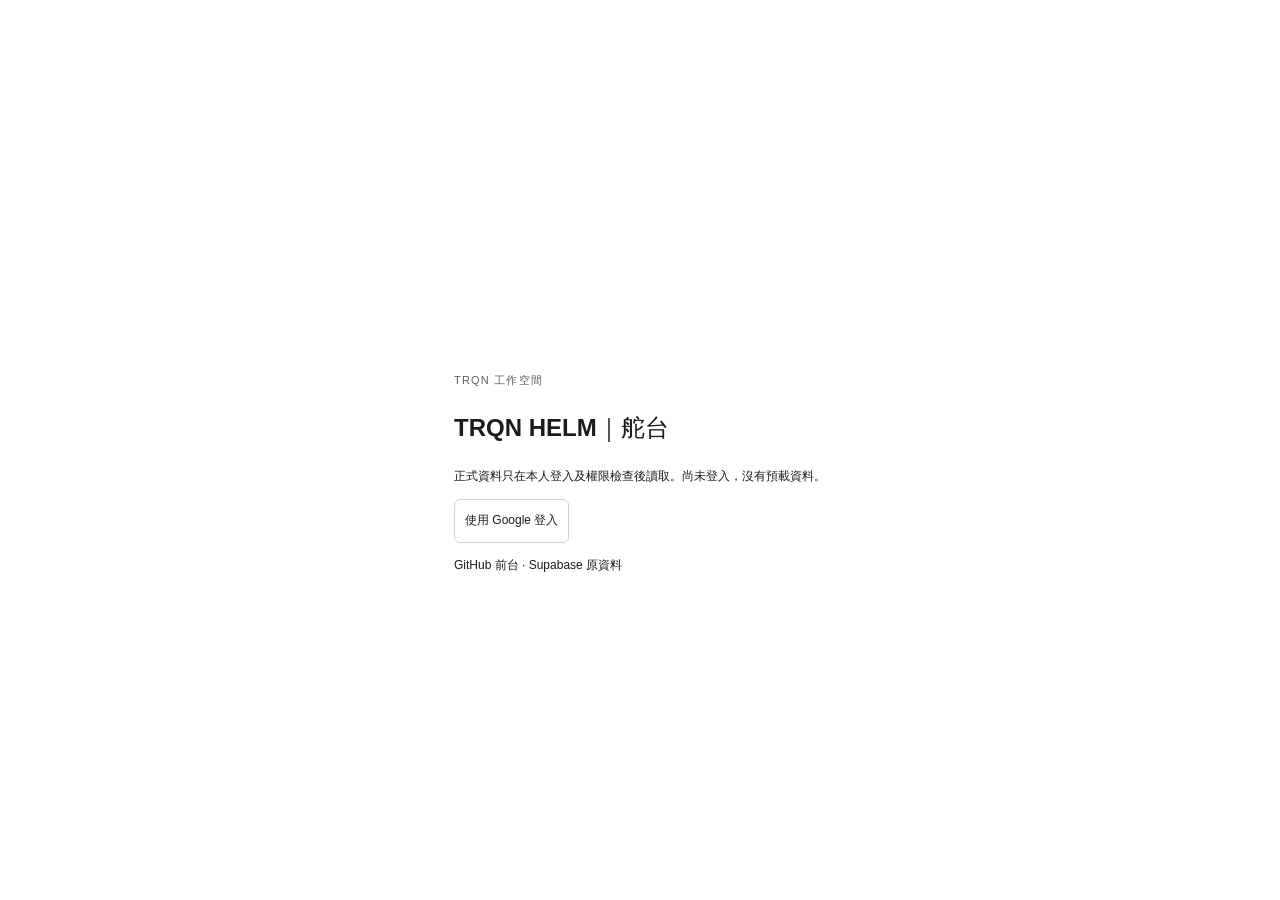
==== sb/index.html @ af0dfb10 "Update script and stylesheet references in index.html" ====
<!-- Modified 2026-11-26 for the separate owner-gated Supabase read-only integration. Upstream Apache-2.0 retained; see SOURCE-AND-LICENSE.md. -->
<!doctype html>
<html lang="zh-Hant">
  <head>
    <meta charset="UTF-8" />
    <meta http-equiv="Content-Security-Policy" content="default-src 'none'; script-src 'self'; style-src 'self' 'unsafe-inline'; img-src 'self' data: blob:; font-src 'self' data:; connect-src https://lenpbbhwxyyfwgvjcozf.supabase.co; object-src 'none'; base-uri 'none'; form-action 'none'; frame-src 'none'; media-src 'none'" />
    <meta name="referrer" content="no-referrer" />
    <meta name="viewport" content="width=device-width, initial-scale=1.0" />
    <meta name="color-scheme" content="light dark" />
    <link rel="icon" href="./favicon.svg" type="image/svg+xml" />
    <meta
      name="description"
      content="TRQN HELM 舵台，個人任務與專案工作空間。"
    />
    <title>TRQN HELM｜舵台</title>
    <script type="module" crossorigin src="./1-helm-return-1740.js"></script>
    <link rel="stylesheet" crossorigin href="./2-helm-views-1740.css">
  </head>
  <body>
    <div id="root"></div>
  </body>
</html>
---- sb/2-helm-views-1740.css ----
.dashboard-view.dashboard-view{--dashboard-summary-text:#502bf5;--dashboard-other-label-color:#e2e2e2;--dashboard-contribution-1:#f9e1d7;--dashboard-contribution-2:#f6c5b1;--dashboard-contribution-3:#f8aa89;--dashboard-contribution-4:#e98155;scrollbar-width:none;background:0 0;padding:16px 8px 64px}:root[data-theme=dark] .dashboard-view.dashboard-view{--dashboard-summary-text:color-mix(in srgb, var(--accent) 55%, var(--text-primary));--dashboard-other-label-color:#fff3;--dashboard-contribution-1:color-mix(in srgb, #e98155 22%, var(--surface-muted));--dashboard-contribution-2:color-mix(in srgb, #e98155 42%, var(--surface-muted));--dashboard-contribution-3:color-mix(in srgb, #e98155 68%, var(--surface-muted));--dashboard-contribution-4:#e98155}.dashboard-view.dashboard-view::-webkit-scrollbar{display:none}.dashboard-view .dashboard-task-list::-webkit-scrollbar{display:none}.dashboard-view .dashboard-content{width:100%;min-width:0;max-width:1440px;margin-inline:auto;padding-inline:12px}.dashboard-view .dashboard-overview{grid-template-columns:repeat(3,minmax(0,1fr));gap:14px;min-height:160px;margin-bottom:14px;display:grid}.dashboard-view .dashboard-heading{flex-direction:column;grid-column:span 1;justify-content:flex-end;align-items:flex-start;gap:8px;min-width:0;max-width:none;min-height:160px;margin:0;padding:24px 8px 20px;display:flex}.dashboard-view .dashboard-heading h1{color:var(--text-primary);letter-spacing:-.8909px;margin:0;font-size:36px;font-weight:650;line-height:41.4px}.dashboard-view .dashboard-hero-value{align-items:baseline;gap:16px;min-width:0;margin:0;display:flex}.dashboard-view .dashboard-hero-value strong{color:#0000;letter-spacing:-3.43px;-webkit-text-fill-color:transparent;background:linear-gradient(93.9348deg,#5e6ad2 1.6282%,#d767c9 48.065%,#ff7236 77.088%,#f0bf00 98.372%);-webkit-background-clip:text;background-clip:text;flex:none;font-size:66px;font-weight:660;line-height:66px}.dashboard-view .dashboard-hero-value span{min-width:0;color:var(--text-tertiary);text-overflow:ellipsis;white-space:nowrap;padding:0;font-size:12px;font-weight:520;line-height:18px;overflow:hidden}.dashboard-view .dashboard-codex-summary{width:auto;min-width:0;max-width:none;min-height:132px;box-shadow:none;background:0 0;border:0;border-radius:0;grid-column:span 2;align-self:start;align-items:flex-end;gap:10px;margin:28px 0 0;padding:20px 0;display:flex}.dashboard-view .dashboard-codex-mark{object-fit:contain;background:0 0;border:0;border-radius:0;flex:none;width:26px;height:26px;display:block}.dashboard-view .dashboard-summary-bubble{background:linear-gradient(90deg,#5aa3f61a,#625af61a);border:0;border-radius:24px 24px 0;flex:auto;align-items:center;min-width:0;padding:18px 20px;display:flex}.dashboard-view .dashboard-summary-bubble p{color:var(--dashboard-summary-text);letter-spacing:normal;margin:0;font-size:16px;font-weight:520;line-height:1.7}.dashboard-view .dashboard-summary-bubble p.is-typing:after{content:"";vertical-align:-.14em;background:currentColor;border-radius:1px;width:1px;height:1.05em;margin-left:3px;animation:.72s step-end infinite dashboard-summary-caret;display:inline-block}@keyframes dashboard-summary-caret{0%,48%{opacity:1}49%,to{opacity:.16}}.dashboard-view .dashboard-metrics,.dashboard-view .dashboard-progress-panel,.dashboard-view .dashboard-grid{width:100%;max-width:none;margin-inline:0}.dashboard-view .dashboard-metrics{border:.5px solid var(--border);background:var(--surface);height:120px;box-shadow:var(--card-shadow);border-radius:12px;grid-template-columns:repeat(5,minmax(0,1fr));gap:0;margin-bottom:14px;display:grid;overflow:hidden}.dashboard-view .dashboard-analysis-heading{justify-content:space-between;align-items:flex-end;width:100%;height:43px;margin-bottom:14px;padding:16px 8px 0;display:flex}.dashboard-view .dashboard-analysis-heading h2{color:var(--text-primary);letter-spacing:-.8895px;margin:0;font-size:18px;font-weight:620;line-height:27px}.dashboard-view .dashboard-metric{--metric-color:var(--text-tertiary);border:0;border-left:.5px solid var(--border);min-width:0;min-height:0;box-shadow:none;background:0 0;border-radius:0;flex-direction:column;justify-content:flex-start;align-items:stretch;gap:12px;padding:20px 22px;display:flex}.dashboard-view .dashboard-metric:first-child{border-left:0}.dashboard-view .dashboard-metric.tone-progress{--metric-color:var(--status-progress)}.dashboard-view .dashboard-metric.tone-review{--metric-color:var(--status-review)}.dashboard-view .dashboard-metric.tone-blocked,.dashboard-view .dashboard-metric.tone-overdue{--metric-color:var(--status-blocked)}.dashboard-view .dashboard-metric.tone-backlog{--metric-color:var(--priority-high)}.dashboard-view .dashboard-metric-label{color:var(--text-secondary);font-size:12px;font-weight:560;line-height:18px}.dashboard-view .dashboard-metric-value{justify-content:space-between;align-items:flex-end;gap:12px;min-width:0;height:30px;display:flex}.dashboard-view .dashboard-metric-value strong{color:var(--text-primary);letter-spacing:-.9px;font-size:30px;font-weight:630;line-height:30px}.dashboard-view .dashboard-metric-value b{color:var(--metric-color);font-size:11px;font-weight:620;line-height:17px}.dashboard-view .dashboard-metric-meter{background:var(--surface-muted);border-radius:999px;flex:0 0 8px;width:100%;height:8px;display:block;overflow:hidden}.dashboard-view .dashboard-metric-meter i{border-radius:inherit;background:var(--metric-color);height:100%;display:block}.dashboard-view .dashboard-progress-panel{min-height:353px;margin-top:0}.dashboard-view .dashboard-progress-panel>.dashboard-progress-header{align-items:center;height:46px;min-height:46px;padding:12px 19px 12.5px}.dashboard-view .dashboard-progress-title{flex:none;display:flex}.dashboard-view .dashboard-progress-title>span{color:var(--text-primary);font-size:12px;font-weight:600;line-height:18px}.dashboard-view .dashboard-progress-legend{flex-direction:row;flex:auto;justify-content:flex-end;align-items:center;gap:clamp(28px,5vw,72px);padding-left:24px;display:flex}.dashboard-view .dashboard-progress-legend>span{min-width:74px;color:var(--text-secondary);align-items:center;gap:7px;font-size:12px;font-weight:600;line-height:18px;display:flex}.dashboard-view .dashboard-progress-legend i{background:currentColor;border-radius:2px;width:7px;height:7px}.dashboard-view .dashboard-progress-legend strong{color:var(--text-primary);font-size:12px;font-weight:620;line-height:18px}.dashboard-view .dashboard-progress-legend .tone-scope{color:var(--text-quaternary)}.dashboard-view .dashboard-progress-legend .tone-started{color:#6a79ff}.dashboard-view .dashboard-progress-legend .tone-completed{color:#22b889}.dashboard-view .dashboard-progress-body{flex-direction:column;flex:auto;justify-content:center;min-width:0;min-height:0;padding:8px 18px 13px;display:flex;overflow:hidden}.dashboard-view .dashboard-progress-chart{aspect-ratio:426/272;width:100%;height:auto;display:block;overflow:hidden}.dashboard-view .dashboard-progress-baseline{stroke:var(--border);stroke-width:.75px}.dashboard-view .dashboard-progress-completed-area{fill:url(#dashboard-progress-area)}.dashboard-view .dashboard-progress-forecast-area{fill:url(#dashboard-progress-forecast-area)}.dashboard-view .dashboard-progress-line{fill:none;stroke-linecap:round;stroke-linejoin:round;stroke-width:4px}.dashboard-view .dashboard-progress-line.tone-scope{stroke:var(--text-quaternary)}.dashboard-view .dashboard-progress-line.tone-started{stroke:#6a79ff}.dashboard-view .dashboard-progress-line.tone-completed{stroke:#22b889}.dashboard-view .dashboard-progress-projection{fill:none;stroke:#22b889;stroke-dasharray:2 2.6;stroke-linecap:round;stroke-width:1.1px}.dashboard-view .dashboard-progress-delivery-bar{fill:#22b889;opacity:.62}.dashboard-view .dashboard-progress-now-line{stroke:var(--border-strong);stroke-width:.75px}.dashboard-view .dashboard-progress-point{stroke:var(--surface);stroke-width:1.1px}.dashboard-view .dashboard-progress-point.tone-scope{fill:var(--text-quaternary)}.dashboard-view .dashboard-progress-point.tone-started{fill:#6a79ff}.dashboard-view .dashboard-progress-point.tone-completed{fill:#22b889}.dashboard-view .dashboard-progress-hover-line{pointer-events:none;stroke:var(--text-tertiary);stroke-dasharray:4 4;stroke-width:1px}.dashboard-view .dashboard-progress-tooltip{pointer-events:none}.dashboard-view .dashboard-progress-tooltip rect{fill:var(--surface-raised);stroke:var(--border);stroke-width:.75px;filter:drop-shadow(0 4px 10px #00000014)}.dashboard-view .dashboard-progress-tooltip text{fill:var(--text-secondary);font-size:10px;font-weight:520}.dashboard-view .dashboard-progress-tooltip .dashboard-progress-tooltip-date{fill:var(--text-primary);font-size:11px;font-weight:620}.dashboard-view .dashboard-progress-tooltip .dashboard-progress-tooltip-delta{fill:var(--text-tertiary);text-anchor:start}.dashboard-view .dashboard-progress-hitbox{cursor:crosshair;outline:none}.dashboard-view .dashboard-progress-axis-label{fill:var(--text-tertiary);font-size:10px;font-weight:500}.dashboard-view .dashboard-progress-axis-label.is-current{fill:var(--text-secondary);font-weight:600}.dashboard-view .dashboard-grid{grid-template-columns:repeat(3,minmax(0,1fr));gap:14px;display:grid}.dashboard-view .dashboard-panel{border:.5px solid var(--border);background:var(--surface);min-width:0;box-shadow:var(--card-shadow);border-radius:12px;flex-direction:column;display:flex;overflow:hidden}.dashboard-view .dashboard-primary-panel{height:324px;min-height:324px}.dashboard-view .dashboard-secondary-panel{height:254px;min-height:254px}.dashboard-view .dashboard-role-panel{height:259px;min-height:259px}.dashboard-view .dashboard-tertiary-panel{height:356px;min-height:356px}.dashboard-view .dashboard-contribution-panel{grid-column:span 2}.dashboard-view .dashboard-label-panel,.dashboard-view .dashboard-progress-panel{grid-column:auto}.dashboard-view .dashboard-progress-panel{order:1}.dashboard-view .dashboard-label-panel{order:2}.dashboard-view .dashboard-upcoming-panel{order:3}.dashboard-view .dashboard-grid .dashboard-progress-legend{gap:24px;padding-left:0}.dashboard-view .dashboard-grid .dashboard-progress-legend>span{min-width:74px}.dashboard-view .dashboard-panel>header{border-bottom:.5px solid var(--border);justify-content:space-between;align-items:center;gap:12px;width:100%;height:46px;min-height:46px;padding:12px 19px 12.5px;display:flex}.dashboard-view .dashboard-panel>header span{color:var(--text-primary);font-size:12px;font-weight:600;line-height:18px}.dashboard-view .dashboard-panel>header>b{min-width:0;color:var(--text-tertiary);background:0 0;border-radius:0;padding:0;font-size:12px;font-weight:520;line-height:18px}.dashboard-view .dashboard-role-panel>header>b{background:var(--surface-muted);text-align:center;border-radius:999px;min-width:25px;padding:3px 7px;font-size:9px;font-weight:600;line-height:13.5px}.dashboard-view .dashboard-priority-list{grid-template-columns:minmax(0,1fr);gap:18px;padding:20px 19px;display:grid}.dashboard-view .dashboard-priority-row{--priority-color:var(--priority-none);grid-template-columns:86px minmax(80px,1fr) 32px;align-items:center;gap:12px;min-height:17px;display:grid}.dashboard-view .dashboard-priority-row.priority-urgent{--priority-color:var(--priority-urgent)}.dashboard-view .dashboard-priority-row.priority-high{--priority-color:var(--priority-high)}.dashboard-view .dashboard-priority-row.priority-medium{--priority-color:var(--priority-medium)}.dashboard-view .dashboard-priority-row.priority-low{--priority-color:var(--priority-low)}.dashboard-view .dashboard-priority-row.priority-none{--priority-color:var(--priority-none)}.dashboard-view .dashboard-priority-name{min-width:0;color:var(--priority-color);align-items:center;gap:7px;font-size:11px;font-weight:520;line-height:17px;display:flex}.dashboard-view .dashboard-priority-name svg{flex:none;width:13px;height:13px;display:block}.dashboard-view .dashboard-priority-track{background:var(--surface-muted);border-radius:999px;width:100%;height:6px;display:block;overflow:hidden}.dashboard-view .dashboard-priority-track i{border-radius:inherit;background:var(--priority-color);min-width:2px;height:100%;display:block}.dashboard-view .dashboard-priority-row>strong{color:var(--text-secondary);text-align:right;font-size:11px;font-weight:560;line-height:17px}.dashboard-view .dashboard-task-list{scrollbar-width:none;flex:auto;align-content:start;gap:10px;min-width:0;min-height:0;padding:14px;display:grid;overflow:auto}.dashboard-view .dashboard-attention-row,.dashboard-view .dashboard-upcoming-row{border:.5px solid var(--border);background:var(--surface-hover);width:100%;color:inherit;text-align:left;border-radius:10px;align-items:center;gap:8px;padding:12.5px;transition:background .12s;display:grid}.dashboard-view .dashboard-attention-row:hover,.dashboard-view .dashboard-upcoming-row:hover{background:var(--surface-muted)}.dashboard-view .dashboard-attention-row{grid-template-columns:16px minmax(0,1fr) auto;min-height:42px}.dashboard-view .dashboard-attention-mark{place-items:center;width:16px;height:16px;display:grid}.dashboard-view .dashboard-attention-mark i{background:var(--accent);border-radius:50%;width:7px;height:7px}.dashboard-view .dashboard-attention-row strong,.dashboard-view .dashboard-upcoming-row strong{min-width:0;color:var(--text-primary);letter-spacing:.06px;text-overflow:ellipsis;white-space:nowrap;font-size:11px;font-weight:520;line-height:16.5px;overflow:hidden}.dashboard-view .dashboard-attention-row small,.dashboard-view .dashboard-upcoming-row time{color:var(--text-tertiary);letter-spacing:.17px;white-space:nowrap;font-size:9px;font-weight:400;line-height:13.5px}.dashboard-view .dashboard-running-card{border:.5px solid var(--border);background:var(--surface-hover);width:100%;min-width:0;max-width:100%;box-shadow:var(--card-shadow);cursor:pointer;border-radius:12px;flex-direction:column;justify-content:space-between;gap:10px;padding:16px;display:flex}.dashboard-view .dashboard-running-open{min-width:0;color:inherit;text-align:left;background:0 0;border:0;flex-direction:column;gap:3px;padding:0;display:flex}.dashboard-view .dashboard-running-open small{color:var(--text-tertiary);font-size:11px;font-weight:400;line-height:16.5px}.dashboard-view .dashboard-running-open strong{color:var(--text-primary);text-overflow:ellipsis;white-space:nowrap;font-size:13px;font-weight:520;line-height:19.5px;overflow:hidden}.dashboard-view .dashboard-running-footer{justify-content:space-between;align-items:center;gap:10px;min-width:0;display:flex}.dashboard-view .dashboard-running-footer .task-processing{gap:8px;min-width:0}.dashboard-view .dashboard-running-footer .task-processing-label{font-size:11px;line-height:16.5px}.dashboard-view .dashboard-role-body{scrollbar-width:none;flex:auto;min-height:0;padding:19px;overflow:auto}.dashboard-view .dashboard-role-stack{background:var(--surface-muted);border-radius:999px;gap:1px;width:100%;height:8px;display:flex;overflow:hidden}.dashboard-view .dashboard-role-stack i{min-width:2px;height:100%;display:block}.dashboard-view .dashboard-role-stack .tone-0,.dashboard-view .dashboard-role-share.tone-0{--role-color:#5e6ad2}.dashboard-view .dashboard-role-stack .tone-1,.dashboard-view .dashboard-role-share.tone-1{--role-color:#d25e5e}.dashboard-view .dashboard-role-stack .tone-2,.dashboard-view .dashboard-role-share.tone-2{--role-color:#5eccd2}.dashboard-view .dashboard-role-stack .tone-3,.dashboard-view .dashboard-role-share.tone-3{--role-color:#f9ac28}.dashboard-view .dashboard-role-stack .tone-4,.dashboard-view .dashboard-role-share.tone-4{--role-color:#8b8d92}.dashboard-view .dashboard-role-stack i{background:var(--role-color)}.dashboard-view .dashboard-role-list{margin-top:12px;display:grid}.dashboard-view .dashboard-role-row{border-bottom:.5px solid var(--border);grid-template-columns:24px minmax(0,1fr) auto;align-items:center;gap:9px;min-height:50px;display:grid}.dashboard-view .dashboard-role-row:last-child{border-bottom:0}.dashboard-view .dashboard-role-row .actor-avatar{width:24px;height:24px;font-size:9px}.dashboard-view .dashboard-role-copy{flex-direction:column;min-width:0;display:flex}.dashboard-view .dashboard-role-copy strong{color:var(--text-primary);text-overflow:ellipsis;white-space:nowrap;font-size:11px;font-weight:600;line-height:16.5px;overflow:hidden}.dashboard-view .dashboard-role-copy small{color:var(--text-tertiary);font-size:9px;font-weight:400;line-height:13.5px}.dashboard-view .dashboard-role-share{color:var(--role-color);font-size:14px;font-weight:620;line-height:21px}.dashboard-view .dashboard-contribution-body{flex:auto;align-items:center;min-width:0;min-height:0;padding:19px;display:flex}.dashboard-view .dashboard-contribution-chart{--contribution-gap:clamp(1px, .2vw, 3px);width:100%;min-width:0;margin-inline:auto}.dashboard-view .dashboard-contribution-months{gap:var(--contribution-gap);min-width:0;height:15px;color:var(--text-tertiary);grid-template-columns:repeat(52,minmax(0,1fr));margin-left:25px;font-size:8px;line-height:1;display:grid}.dashboard-view .dashboard-contribution-months span{white-space:nowrap}.dashboard-view .dashboard-contribution-main{grid-template-columns:18px minmax(0,1fr);align-items:stretch;gap:7px;min-width:0;display:grid}.dashboard-view .dashboard-contribution-weekdays{color:var(--text-tertiary);grid-template-rows:repeat(7,minmax(0,1fr));font-size:8px;line-height:1;display:grid}.dashboard-view .dashboard-contribution-weekdays span{align-self:center}.dashboard-view .dashboard-contribution-grid{gap:var(--contribution-gap);grid-template-rows:repeat(7,auto);grid-template-columns:repeat(52,minmax(0,1fr));grid-auto-flow:column;min-width:0;display:grid}.dashboard-view .dashboard-contribution-cell{aspect-ratio:1;background:var(--surface-muted);border-radius:2.5px;min-width:0;display:block}.dashboard-view .dashboard-contribution-cell.level-1{background:var(--dashboard-contribution-1)}.dashboard-view .dashboard-contribution-cell.level-2{background:var(--dashboard-contribution-2)}.dashboard-view .dashboard-contribution-cell.level-3{background:var(--dashboard-contribution-3)}.dashboard-view .dashboard-contribution-cell.level-4{background:var(--dashboard-contribution-4)}.dashboard-view .dashboard-contribution-cell.is-future{visibility:hidden}.dashboard-view .dashboard-contribution-legend{height:22px;color:var(--text-tertiary);justify-content:flex-end;align-items:center;gap:4px;font-size:8px;line-height:12px;display:flex}.dashboard-view .dashboard-contribution-legend .dashboard-contribution-cell{flex:none;width:9px;height:9px}.dashboard-view .dashboard-upcoming-row{grid-template-columns:14px minmax(0,1fr) auto;min-height:42px}.dashboard-view .dashboard-upcoming-row img{width:14px;height:14px;display:block}:root[data-theme=dark] .dashboard-view .dashboard-upcoming-row img{filter:invert()}.dashboard-view .dashboard-label-chart{grid-template-columns:max-content max-content minmax(0,1fr);align-content:start;gap:6px 8px;width:calc(100% - 32px);padding:20px;display:grid;overflow:hidden}.dashboard-view .dashboard-label-chart-row{display:contents}.dashboard-view .dashboard-label-chart-row>strong{color:var(--text-secondary);letter-spacing:.06px;white-space:nowrap;justify-self:end;font-size:11px;font-weight:520;line-height:17px}.dashboard-view .dashboard-label-chart-row>span{color:var(--text-tertiary);letter-spacing:.17px;text-align:right;white-space:nowrap;place-self:center start;font-size:9px;font-weight:500;line-height:13.5px}.dashboard-view .dashboard-label-chart-row>span b{font-weight:600}.dashboard-view .dashboard-label-chart-row>i{border-radius:8px;align-self:center;min-width:2px;max-width:100%;height:8px}.dashboard-view .dashboard-empty{min-height:104px;color:var(--text-tertiary);justify-content:center;align-items:center;font-size:9px;display:flex}@media (width<=1000px){.dashboard-view .dashboard-overview,.dashboard-view .dashboard-grid{grid-template-columns:repeat(2,minmax(0,1fr))}.dashboard-view .dashboard-heading,.dashboard-view .dashboard-codex-summary{grid-column:span 1}.dashboard-view .dashboard-metrics{grid-template-columns:repeat(2,minmax(0,1fr));height:auto}.dashboard-view .dashboard-metric{border-top:.5px solid var(--border);border-left:.5px solid var(--border);min-height:120px}.dashboard-view .dashboard-metric:nth-child(-n+2){border-top:0}.dashboard-view .dashboard-metric:nth-child(odd){border-left:0}.dashboard-view .dashboard-contribution-panel{grid-column:span 2}}@media (width<=760px){.dashboard-view.dashboard-view{padding:16px 10px 40px}.dashboard-view .dashboard-overview,.dashboard-view .dashboard-grid{grid-template-columns:minmax(0,1fr)}.dashboard-view .dashboard-heading,.dashboard-view .dashboard-codex-summary,.dashboard-view .dashboard-contribution-panel,.dashboard-view .dashboard-label-panel{grid-column:auto}.dashboard-view .dashboard-heading{min-height:150px}.dashboard-view .dashboard-codex-summary{min-height:0;margin-top:0;padding:0 0 20px}.dashboard-view .dashboard-summary-bubble p{font-size:15px}.dashboard-view .dashboard-primary-panel,.dashboard-view .dashboard-secondary-panel,.dashboard-view .dashboard-tertiary-panel{height:auto;min-height:254px}.dashboard-view .dashboard-label-chart{width:100%}.dashboard-view .dashboard-progress-panel>.dashboard-progress-header{flex-wrap:wrap;height:auto}.dashboard-view .dashboard-progress-legend{flex-basis:100%;order:3;justify-content:flex-start;gap:24px;width:100%;padding:12px 0 0}}@media (width<=520px){.dashboard-view .dashboard-heading h1{font-size:30px}.dashboard-view .dashboard-hero-value strong{font-size:56px;line-height:56px}.dashboard-view .dashboard-metrics{grid-template-columns:minmax(0,1fr)}.dashboard-view .dashboard-metric,.dashboard-view .dashboard-metric:nth-child(-n+2),.dashboard-view .dashboard-metric:nth-child(odd){border-top:.5px solid var(--border);border-left:0}.dashboard-view .dashboard-metric:first-child{border-top:0}.dashboard-view .dashboard-progress-legend{grid-template-columns:repeat(3,minmax(0,1fr));gap:12px;display:grid}.dashboard-view .dashboard-progress-legend>span{min-width:0}}.inline-media-composer.ProseMirror{white-space:pre-wrap;white-space:break-spaces;-webkit-font-variant-ligatures:none;font-variant-ligatures:none;font-feature-settings:"liga" 0;outline:none;position:relative}.inline-media-composer.ProseMirror>:first-child{margin-top:0}.inline-media-composer.ProseMirror>:last-child{margin-bottom:0}.inline-media-composer.ProseMirror h1,.inline-media-composer.ProseMirror h2,.inline-media-composer.ProseMirror h3,.inline-media-composer.ProseMirror h4,.inline-media-composer.ProseMirror h5,.inline-media-composer.ProseMirror h6{margin:18px 0 8px;font-weight:620}.issue-description-composer .inline-media-composer.ProseMirror h1,.inline-media-description.ProseMirror h1{font-size:20px;line-height:28px}.issue-description-composer .inline-media-composer.ProseMirror h2,.inline-media-description.ProseMirror h2{font-size:18px;line-height:26px}.issue-description-composer .inline-media-composer.ProseMirror h3,.inline-media-description.ProseMirror h3{font-size:16px;line-height:24px}.issue-description-composer .inline-media-composer.ProseMirror h4,.issue-description-composer .inline-media-composer.ProseMirror h5,.issue-description-composer .inline-media-composer.ProseMirror h6,.inline-media-description.ProseMirror h4,.inline-media-description.ProseMirror h5,.inline-media-description.ProseMirror h6{font-size:15px;line-height:24px}.comment-inline-media.ProseMirror h1{margin:12px 0 6px;font-size:17px;font-weight:620;line-height:25px}.comment-inline-media.ProseMirror h2{margin:10px 0 6px;font-size:16px;font-weight:600;line-height:24px}.comment-inline-media.ProseMirror h3,.comment-inline-media.ProseMirror h4,.comment-inline-media.ProseMirror h5,.comment-inline-media.ProseMirror h6{margin:8px 0 6px;font-size:15px;font-weight:600;line-height:24px}.issue-description-composer .inline-media-composer.ProseMirror p,.inline-media-description.ProseMirror p{margin:0 0 10px}.comment-inline-media.ProseMirror p{margin:0 0 6px}.inline-media-composer.ProseMirror strong{font-weight:650}.inline-media-composer.ProseMirror .inline-media-attachment .composer-attachment-copy strong{font-weight:520}.inline-media-composer.ProseMirror a{color:var(--accent);text-decoration:none}.inline-media-composer.ProseMirror ul,.inline-media-composer.ProseMirror ol{margin:6px 0 10px;padding-left:24px}.inline-media-composer.ProseMirror blockquote{border-left:2px solid var(--border-strong);color:var(--text-secondary);margin:12px 0;padding:2px 0 2px 13px}.inline-media-composer.ProseMirror blockquote>:last-child{margin-bottom:0}.inline-media-composer.ProseMirror hr{border:0;border-top:var(--border-hairline) solid var(--border);height:0;margin:18px 0}.inline-media-composer.ProseMirror code{background:var(--surface-muted);border-radius:4px;padding:1px 5px;font-family:ui-monospace,SFMono-Regular,Menlo,Monaco,Consolas,monospace;font-size:.9em}.inline-media-composer.ProseMirror pre{border:var(--border-hairline) solid var(--border);background:var(--surface-muted);white-space:pre;border-radius:7px;max-width:100%;margin:12px 0;padding:11px 13px;font-size:13px;line-height:20px;overflow:auto}.inline-media-composer.ProseMirror pre code{font-size:inherit;background:0 0;padding:0}.inline-media-composer.ProseMirror .inline-media-mermaid-editor{margin:12px 0}.inline-media-composer.ProseMirror .inline-media-mermaid-preview .markdown-mermaid{margin:0}.inline-media-composer.ProseMirror .inline-media-mermaid-source{margin:6px 0 0}.inline-media-composer.ProseMirror .inline-media-atom{-webkit-user-select:none;user-select:none;position:relative}.inline-media-composer.ProseMirror img.ProseMirror-separator{border:0!important;margin:0!important;display:inline!important}.inline-media-composer.ProseMirror .inline-media-image-atom,.inline-media-composer.ProseMirror .inline-media-attachment-atom{display:block}.inline-media-composer.ProseMirror .inline-media-video-atom{aspect-ratio:16/9;width:min(640px,100%);margin-bottom:10px}.inline-media-composer.ProseMirror li{position:relative}.inline-media-composer.ProseMirror li+li{margin-top:3px}.issue-description-composer .inline-media-composer.ProseMirror li>p,.comment-inline-media.ProseMirror li>p{margin-bottom:3px}.inline-media-description.ProseMirror li>p{margin-bottom:4px}:is(.inline-media-composer.ProseMirror ul:has(>li.task-list-item),.inline-media-composer.ProseMirror ol:has(>li.task-list-item)){padding-left:2px;list-style:none}.inline-media-composer.ProseMirror li.task-list-item{grid-template-columns:14px minmax(0,1fr);column-gap:7px;list-style:none;display:grid}.inline-media-composer.ProseMirror li.task-list-item>input[type=checkbox]{width:14px;height:14px;accent-color:var(--accent);cursor:pointer;margin:calc(.5lh - 7px) 0 0;padding:0}.inline-media-composer.ProseMirror .inline-media-task-content{min-width:0}.inline-media-composer.ProseMirror .inline-media-task-content>p{margin-bottom:0}.inline-media-composer.ProseMirror p:has(+.inline-media-attachment-atom:not(.inline-media-video-atom)){margin-bottom:0}.inline-media-composer.ProseMirror table{border:var(--border-hairline) solid var(--border);border-spacing:0;border-radius:7px;width:100%;margin:12px 0;overflow:hidden}.inline-media-composer.ProseMirror th,.inline-media-composer.ProseMirror td{border-right:var(--border-hairline) solid var(--border);border-bottom:var(--border-hairline) solid var(--border);text-align:left;vertical-align:top;padding:7px 9px}.inline-media-composer.ProseMirror th{background:var(--surface-muted);font-weight:600}.inline-media-composer.ProseMirror tr>:last-child{border-right:0}.inline-media-composer.ProseMirror tr:last-child>*{border-bottom:0}.inline-media-composer.ProseMirror .inline-media-image{margin:10px 0}.inline-media-composer.ProseMirror.ProseMirror-hideselection ::selection{background:0 0}.inline-media-composer.ProseMirror.ProseMirror-hideselection{caret-color:#0000}.inline-media-composer.ProseMirror .ProseMirror-gapcursor{pointer-events:none;display:none;position:absolute}.inline-media-composer.ProseMirror .ProseMirror-gapcursor:after{content:"";border-top:1px solid;width:20px;animation:1.1s steps(2,start) infinite inline-media-cursor-blink;display:block;position:absolute;top:-2px}.inline-media-composer.ProseMirror .inline-media-video-atom+.ProseMirror-gapcursor:after{border-top:0;border-left:1px solid;width:0;height:18px;top:-9px}.inline-media-composer.ProseMirror .ProseMirror-gapcursor:has(+.inline-media-video-atom):after{border-top:0;border-left:1px solid;width:0;height:18px;top:-9px}.inline-media-composer.ProseMirror.ProseMirror-focused .ProseMirror-gapcursor{display:block}@keyframes inline-media-cursor-blink{to{visibility:hidden}}.project-readme-container{box-sizing:border-box;-webkit-user-select:text;user-select:text;flex:1;min-width:0;min-height:0;padding:32px 40px 80px;overflow:auto}.project-readme-content{box-sizing:border-box;width:min(781px,100%);margin:0 auto;padding:0 14px 34px}.project-readme-loading{min-height:320px;color:var(--text-tertiary);flex-direction:column;flex:1;justify-content:center;align-items:center;gap:12px;font-size:13px;display:flex}.project-readme-spinner{border:2px solid var(--border);border-top-color:var(--accent,#5e6ad2);border-radius:50%;width:24px;height:24px;animation:.8s linear infinite project-readme-spin}@keyframes project-readme-spin{to{transform:rotate(360deg)}}.project-readme-alert{border-radius:6px;align-items:center;gap:8px;margin-bottom:18px;padding:10px 14px;font-size:13px;display:flex}.project-readme-alert.error{color:#dc2626;background:#dc26261a;border:1px solid #dc262633}:root{--dhx-gantt-theme:terrace;--dhx-gantt-font-family:Inter, Helvetica, Arial, sans-serif;--dhx-gantt-font-size:14px;--dhx-gantt-heading-font-size:calc(var(--dhx-gantt-font-size) + 2px);--dhx-gantt-heading-font-weight:600;--dhx-gantt-important-font-size:var(--dhx-gantt-font-size);--dhx-gantt-important-line-height:142%;--dhx-gantt-important-font-weight:500;--dhx-gantt-regular-font-size:var(--dhx-gantt-font-size);--dhx-gantt-regular-font-weight:400;--dhx-gantt-regular-line-height:142%;--dhx-gantt-caption-font-size:calc(var(--dhx-gantt-font-size) - 2px);--dhx-gantt-caption-font-weight:400;--dhx-gantt-caption-line-height:132%;--dhx-gantt-base-colors-white:#fff;--dhx-gantt-base-colors-select:#e0e5f3;--dhx-gantt-base-colors-hover-color:#e0e0e0;--dhx-gantt-base-colors-border-light:#f0f0f0;--dhx-gantt-base-colors-border:#dfe0e1;--dhx-gantt-base-colors-icons:#a1a4a6;--dhx-gantt-base-colors-icons-active:color-mix(in hsl increasing hue, var(--dhx-gantt-base-colors-icons) 100%, #000 12.6%);--dhx-gantt-base-colors-icons-hover:color-mix(in hsl increasing hue, var(--dhx-gantt-base-colors-icons) 100%, #000 28.5%);--dhx-gantt-base-colors-disabled:#e9e9e9;--dhx-gantt-base-colors-readonly:var(--dhx-gantt-base-colors-icons);--dhx-gantt-base-colors-text-light:#555d63;--dhx-gantt-base-colors-text-base:#23272a;--dhx-gantt-base-colors-text-on-fill:#ffffffe6;--dhx-gantt-base-colors-background:#fff;--dhx-gantt-base-colors-background-alt:#f2f2f2;--dhx-gantt-base-colors-primary:#537cfa;--dhx-gantt-base-colors-primary-hover:color-mix(in hsl increasing hue, var(--dhx-gantt-base-colors-primary) 100%, #000 6%);--dhx-gantt-base-colors-primary-active:color-mix(in hsl increasing hue, var(--dhx-gantt-base-colors-primary) 100%, #000 16.6%);--dhx-gantt-base-colors-primary-lighter:color-mix(in hsl increasing hue, var(--dhx-gantt-base-colors-primary) 20%, #0000 100%);--dhx-gantt-base-colors-warning:#fab936;--dhx-gantt-base-colors-error:#e3334e;--dhx-gantt-base-colors-error-hover:color-mix(in hsl increasing hue, var(--dhx-gantt-base-colors-error) 100%, #000 6%);--dhx-gantt-base-colors-error-active:color-mix(in hsl increasing hue, var(--dhx-gantt-base-colors-error) 100%, #000 16.6%);--dhx-gantt-base-colors-error-lighter:color-mix(in hsl increasing hue, var(--dhx-gantt-base-colors-error) 20%, #0000 100%);--dhx-gantt-base-colors-error-text:var(--dhx-gantt-base-colors-text-on-fill);--dhx-gantt-base-colors-success:#1bc297;--dhx-gantt-container-background:var(--dhx-gantt-base-colors-background);--dhx-gantt-container-color:var(--dhx-gantt-base-colors-text-base);--dhx-gantt-offtime-background:var(--dhx-gantt-base-colors-background-alt);--dhx-gantt-scale-background:var(--dhx-gantt-container-background);--dhx-gantt-scale-border-vertical:1px solid var(--dhx-gantt-base-colors-border-light);--dhx-gantt-scale-border-horizontal:1px solid var(--dhx-gantt-base-colors-border);--dhx-gantt-scale-color:var(--dhx-gantt-base-colors-text-light);--dhx-gantt-grid-body-background:transparent;--dhx-gantt-grid-scale-background:var(--dhx-gantt-scale-background);--dhx-gantt-grid-scale-color:var(--dhx-gantt-scale-color);--dhx-gantt-grid-scale-border-vertical:var(--dhx-gantt-scale-border-vertical);--dhx-gantt-timeline-scale-background:var(--dhx-gantt-scale-background);--dhx-gantt-timeline-scale-color:var(--dhx-gantt-scale-color);--dhx-gantt-timeline-scale-border-vertical:var(--dhx-gantt-scale-border-vertical);--dhx-gantt-grid-cell-border:1px solid transparent;--dhx-gantt-grid-row-border:var(--dhx-gantt-scale-border-horizontal);--dhx-gantt-base-transition:.2s ease;--dhx-gantt-box-shadow-s:0px 4px 24px 0px #2c2f3c14;--dhx-gantt-box-shadow-m:0px 4px 24px 0px #2c2f3c5c;--dhx-gantt-box-shadow-l:0px 4px 24px 0px #2c2f3c8f;--dhx-gantt-icon-size:1.5em;--dhx-gantt-base-module:4px;--dhx-gantt-base-padding:4px;--dhx-gantt-border-radius:var(--dhx-gantt-base-module);--dhx-gantt-transition:all .3s;--dhx-gantt-default-border:1px solid var(--dhx-gantt-base-colors-border);--dhx-gantt-header-border:var(--dhx-gantt-default-border);--dhx-gantt-task-blue:var(--dhx-gantt-base-colors-primary);--dhx-gantt-task-green:#20b56d;--dhx-gantt-task-violet:#d071ef;--dhx-gantt-task-yellow:linear-gradient(180deg, #ffb725 0%, #ffbb25 31.25%, #faea27 100%);--dhx-gantt-baseline-background-0:#00b4ff;--dhx-gantt-baseline-background-1:#df6de3;--dhx-gantt-baseline-background-2:#ff957d;--dhx-gantt-baseline-background-3:#25c79d;--dhx-gantt-baseline-background-4:#ff6fb0;--dhx-gantt-baseline-background-5:#ffc470;--dhx-gantt-baseline-background-6:#fde720;--dhx-gantt-baseline-background-7:#47afd0;--dhx-gantt-baseline-background-8:#da9dff;--dhx-gantt-baseline-background-9:#bee964;--dhx-gantt-task-font-size:var(--dhx-gantt-regular-font-size);--dhx-gantt-task-line-height:var(--dhx-gantt-regular-line-height);--dhx-gantt-task-font-weight:var(--dhx-gantt-regular-font-weight);--dhx-gantt-task-background-primary:var(--dhx-gantt-base-colors-primary);--dhx-gantt-task-border-radius:var(--dhx-gantt-border-radius);--dhx-gantt-task-background:var(--dhx-gantt-task-blue);--dhx-gantt-task-border:none;--dhx-gantt-task-color:var(--dhx-gantt-base-colors-text-on-fill);--dhx-gantt-project-color:var(--dhx-gantt-task-color);--dhx-gantt-task-line-text:var(--dhx-gantt-container-color);--dhx-gantt-task-row-border:1px solid var(--dhx-gantt-base-colors-border);--dhx-gantt-task-row-background:var(--dhx-gantt-container-background);--dhx-gantt-task-row-background--odd:var(--dhx-gantt-container-background);--dhx-gantt-task-progress-color:#00000026;--dhx-gantt-project-progress-color:var(--dhx-gantt-task-progress-color);--dhx-gantt-project-background:var(--dhx-gantt-task-green);--dhx-gantt-milestone-background:var(--dhx-gantt-task-violet);--dhx-gantt-task-marker-color:var(--dhx-gantt-task-background);--dhx-gantt-popup-background:var(--dhx-gantt-container-background);--dhx-gantt-popup-color:var(--dhx-gantt-container-color);--dhx-gantt-popup-border:none;--dhx-gantt-popup-border-radius:var(--dhx-gantt-border-radius);--dhx-gantt-tooltip-background:var(--dhx-gantt-base-colors-text-base);--dhx-gantt-tooltip-color:var(--dhx-gantt-container-background);--dhx-gantt-tooltip-border:none;--dhx-gantt-tooltip-border-radius:var(--dhx-gantt-popup-border-radius);--dhx-gantt-link-background:var(--dhx-gantt-base-colors-icons);--dhx-gantt-link-background-hover:var(--dhx-gantt-base-colors-text-light);--dhx-gantt-link-critical-background:var(--dhx-gantt-base-colors-error);--dhx-gantt-link-handle-offset:8px;--dhx-gantt-link-handle-size:10px;--dhx-gantt-link-handle-border:var(--dhx-gantt-base-colors-icons);--dhx-gantt-link-handle-border-hover:var(--dhx-gantt-base-colors-border);--dhx-gantt-link-handle-background:var(--dhx-gantt-base-colors-border);--dhx-gantt-link-handle-background-hover:var(--dhx-gantt-base-colors-text-light);--dhx-gantt-progress-handle-border:var(--dhx-gantt-base-colors-border);--dhx-gantt-progress-handle-background:var(--dhx-gantt-base-colors-icons);--dhx-gantt-progress-handle-background-hover:var(--dhx-gantt-base-colors-icons-hover);--dhx-gantt-control-height:32px;--dhx-gantt-checkbox-height:20px;--dhx-gantt-lightbox_font-family:var(--dhx-gantt-font-family);--dhx-gantt-lightbox-font-size:var(--dhx-gantt-important-font-size);--dhx-gantt-lightbox-font-weight:var(--dhx-gantt-important-font-weight);--dhx-gantt-lightbox-background:var(--dhx-gantt-popup-background);--dhx-gantt-lightbox-border:var(--dhx-gantt-popup-border);--dhx-gantt-lightbox-control-border:var(--dhx-gantt-default-border);--dhx-gantt-lightbox-color:var(--dhx-gantt-popup-color);--dhx-gantt-lightbox-padding:12px;--dhx-gantt-lightbox-title-background:var(--dhx-gantt-base-colors-select);--dhx-gantt-lightbox-title-color:var(--dhx-gantt-lightbox-color);--dhx-gantt-lightbox-title-font-size:var(--dhx-gantt-heading-font-size);--dhx-gantt-lightbox-max-width:622px;--dhx-gantt-lightbox-wide-max-width:738px;--dhx-gantt-lightbox-width:560px;--dhx-gantt-btn-order:row-reverse;--dhx-gantt-btn-background:var(--dhx-gantt-base-colors-primary);--dhx-gantt-btn-color:var(--dhx-gantt-base-colors-text-on-fill);--dhx-gantt-btn-border-color:var(--dhx-gantt-base-colors-primary);--dhx-gantt-btn-color-hover:var(--dhx-gantt-base-colors-text-on-fill);--dhx-gantt-btn-background-hover:var(--dhx-gantt-base-colors-primary-hover);--dhx-gantt-btn-border-hover:var(--dhx-gantt-base-colors-primary-hover);--dhx-gantt-btn-color-active:var(--dhx-gantt-base-colors-text-on-fill);--dhx-gantt-btn-background-active:var(--dhx-gantt-base-colors-primary-active);--dhx-gantt-btn-border-active:var(--dhx-gantt-base-colors-primary-active);--dhx-gantt-btn-background-disabled:var(--dhx-gantt-base-colors-disabled);--dhx-gantt-btn-color-disabled:var(--dhx-gantt-base-colors-icons);--dhx-gantt-btn-border-color-disabled:var(--dhx-gantt-base-colors-disabled);--dhx-gantt-btn-outline-background:transparent;--dhx-gantt-btn-outline-color:var(--dhx-gantt-base-colors-primary);--dhx-gantt-btn-outline-border-color:var(--dhx-gantt-base-colors-primary);--dhx-gantt-btn-outline-background-hover:var(--dhx-gantt-base-colors-primary-lighter);--dhx-gantt-btn-outline-color-hover:var(--dhx-gantt-base-colors-primary-hover);--dhx-gantt-btn-outline-border-hover:var(--dhx-gantt-base-colors-primary-hover);--dhx-gantt-btn-outline-background-active:var(--dhx-gantt-base-colors-primary-active);--dhx-gantt-btn-outline-color-active:var(--dhx-gantt-base-colors-text-on-fill);--dhx-gantt-btn-outline-border-active:var(--dhx-gantt-base-colors-primary-active);--dhx-gantt-btn-outline-background-disabled:transparent;--dhx-gantt-btn-outline-color-disabled:var(--dhx-gantt-base-colors-icons);--dhx-gantt-btn-outline-border-color-disabled:var(--dhx-gantt-base-colors-icons);--dhx-gantt-btn-text-transform:none;--dhx-gantt-info-background:var(--dhx-gantt-popup-background);--dhx-gantt-info-color:var(--dhx-gantt-popup-color);--dhx-gantt-info-border:var(--dhx-gantt-popup-border);--dhx-gantt-info-shadow:var(--dhx-gantt-box-shadow-m);--dhx-gantt-modal-background:var(--dhx-gantt-popup-background);--dhx-gantt-modal-color:var(--dhx-gantt-popup-color);--dhx-gantt-modal-border:var(--dhx-gantt-popup-border);--dhx-gantt-modal-padding:16px;--dhx-gantt-modal-width:320px;--dhx-gantt-modal-border-radius:var(--dhx-gantt-popup-border-radius);--dhx-gantt-undo-delete-background:var(--dhx-gantt-base-colors-text-base);--dhx-gantt-undo-delete-color:var(--dhx-gantt-task-color)}:root[data-gantt-theme=dark]{--dhx-gantt-theme:dark;--dhx-gantt-base-colors-disabled:#3d3d3d;--dhx-gantt-base-colors-text-light:#aaa;--dhx-gantt-base-colors-text-base:#ffffffe6;--dhx-gantt-base-colors-background:#141414;--dhx-gantt-base-colors-background-alt:#383838;--dhx-gantt-base-colors-border:#4b4b4b;--dhx-gantt-base-colors-border-light:#4b4b4b;--dhx-gantt-navline-font-color:var(--dhx-gantt-base-colors-text-base);--dhx-gantt-base-colors-primary:#3b72f8;--dhx-gantt-base-colors-error:#eb284f;--dhx-gantt-base-colors-select:#2a2a2a;--dhx-gantt-base-colors-hover-color:#2a2a2a;--dhx-gantt-base-colors-icons:#aaa;--dhx-gantt-scale-color:var(--dhx-gantt-base-colors-text-light);--dhx-gantt-popup-background:#1b1b1c;--dhx-gantt-popup-border:1px solid #4b4b4b;--dhx-gantt-btn-font-weight:600;--dhx-gantt-undo-delete-background:var(--dhx-gantt-popup-background);--dhx-gantt-link-handle-border:var(--dhx-gantt-base-colors-border);--dhx-gantt-link-handle-background:var(--dhx-gantt-base-colors-background)}:root[data-gantt-theme=meadow]{--dhx-gantt-theme:meadow;--dhx-gantt-font-family:Segoe UI, Arial, san-serif;--dhx-gantt-base-colors-primary:#0288d1;--dhx-gantt-base-colors-select:#ffebbc;--dhx-gantt-task-background:#e1ffd4;--dhx-gantt-base-colors-border:#cecece;--dhx-gantt-task-text-font-size:14px;--dhx-gantt-task-text-font-weight:500;--dhx-gantt-heading-font-size:22px;--dhx-gantt-heading-font-weight:300;--dhx-gantt-caption-font-size:14px;--dhx-gantt-caption-font-weight:400;--dhx-gantt-scale-color:#42464b;--dhx-gantt-container-color:#3f3f3f;--dhx-gantt-border-radius:0;--dhx-gantt-box-shadow-s:0 3px 5px 0 #0000001a;--dhx-gantt-box-shadow-m:0px 4px 24px 0px #2c2f3c5c;--dhx-gantt-box-shadow-l:0px 4px 24px 0px #2c2f3c8f;--dhx-gantt-scale-background:#f4f2ea;--dhx-gantt-task-color:#1e2022;--dhx-gantt-project-background:#c7d8f7;--dhx-gantt-milestone-background:#db7dc5;--dhx-gantt-task-border:1px solid #3588c5;--dhx-gantt-task-progress-color:#a7d991;--dhx-gantt-project-progress-color:#9ab9f1;--dhx-gantt-link-background:#ffb96d;--dhx-gantt-lightbox-title-background:#f4f2ea;--dhx-gantt-popup-background:#fcfaf3;--dhx-gantt-popup-color:var(--dhx-gantt-container-color);--dhx-gantt-popup-border:1px solid #cac8bd}:root[data-gantt-theme=skyblue]{--dhx-gantt-theme:skyblue;--dhx-gantt-font-family:Segoe UI, Arial, san-serif;--dhx-gantt-base-colors-primary:#0288d1;--dhx-gantt-task-background:#eff6fb;--dhx-gantt-base-colors-border:#cecece;--dhx-gantt-task-text-font-size:14px;--dhx-gantt-task-text-font-weight:500;--dhx-gantt-heading-font-size:22px;--dhx-gantt-heading-font-weight:300;--dhx-gantt-caption-font-size:14px;--dhx-gantt-caption-font-weight:400;--dhx-gantt-scale-color:#42464b;--dhx-gantt-border-radius:0;--dhx-gantt-box-shadow-s:0 3px 5px 0 #0000001a;--dhx-gantt-box-shadow-m:0px 4px 24px 0px #2c2f3c5c;--dhx-gantt-box-shadow-l:0px 4px 24px 0px #2c2f3c8f;--dhx-gantt-scale-background:#dfedff;--dhx-gantt-task-color:#1e2022;--dhx-gantt-project-background:#eff6fb;--dhx-gantt-milestone-background:#db7dc5;--dhx-gantt-task-border:1px solid #3588c5;--dhx-gantt-task-progress-color:linear-gradient(0deg, #abcee8 0, #5aa0d3 36%, #bfdaee);--dhx-gantt-link-background:#4a8f43;--dhx-gantt-lightbox-title-background:#eff6fb}:root[data-gantt-theme=skyblue] .gantt_grid_scale,:root[data-gantt-theme=skyblue] .gantt_task_scale,:root[data-gantt-theme=skyblue] .gantt_task_vscroll{background-image:linear-gradient(#e4f0ff,#dfedff,#d5e8ff);box-shadow:inset 0 1px 1px #fff}:root[data-gantt-theme=broadway]{--dhx-gantt-theme:broadway;--dhx-gantt-font-family:Segoe UI, Arial, san-serif;--dhx-gantt-base-colors-primary:#0288d1;--dhx-gantt-base-colors-select:#fff3a1;--dhx-gantt-task-background:#17b2fb;--dhx-gantt-base-colors-border:#cecece;--dhx-gantt-halfhour-border:1px solid #e8e8e8;--dhx-gantt-task-title-font-size:12px;--dhx-gantt-task-text-font-size:14px;--dhx-gantt-task-text-font-weight:500;--dhx-gantt-heading-font-size:22px;--dhx-gantt-heading-font-weight:300;--dhx-gantt-caption-font-size:14px;--dhx-gantt-caption-font-weight:400;--dhx-gantt-scale-color:#767676;--dhx-gantt-border-radius:0;--dhx-gantt-box-shadow-s:0 3px 5px 0 #0000001a;--dhx-gantt-box-shadow-m:0px 4px 24px 0px #2c2f3c5c;--dhx-gantt-box-shadow-l:0px 4px 24px 0px #2c2f3c8f;--dhx-gantt-grid-scale-background:#4f4f4f;--dhx-gantt-grid-scale-border-vertical:1px solid #c1c1c1;--dhx-gantt-grid-scale-color:#e1e1e1;--dhx-gantt-timeline-scale-background:#dbdbdb;--dhx-gantt-timeline-scale-border-vertical:1px solid #ebebeb;--dhx-gantt-timeline-scale-color:#494949;--dhx-gantt-grid-body-background:#dbdbdb;--dhx-gantt-lightbox-title-background:#4f4f4f;--dhx-gantt-lightbox-title-color:#e1e1e1;--dhx-gantt-task-color:#fff;--dhx-gantt-link-background:#ffb96d;--dhx-gantt-project-background:#65c16f;--dhx-gantt-project-progress-color:#46ad51;--dhx-gantt-task-progress-color:#04a4f0;--dhx-gantt-milestone-background:#db7dc5}:root[data-gantt-theme=broadway] .gantt_grid_data{--dhx-gantt-task-row-background:var(--dhx-gantt-grid-body-background);--dhx-gantt-task-row-background--odd:var(--dhx-gantt-grid-body-background)}:root[data-gantt-theme=material]{--dhx-gantt-theme:material;--dhx-gantt-font-family:Roboto, Inter, Helvetica, Arial, sans-serif;--dhx-gantt-base-colors-primary:#448aff;--dhx-gantt-task-background:var(--dhx-gantt-base-colors-primary);--dhx-gantt-project-background:#1de9b6;--dhx-gantt-milestone-background:#ffc107;--dhx-gantt-task-progress-color:#0003;--dhx-gantt-project-color:#0009;--dhx-gantt-base-colors-border:#e0e0e0;--dhx-gantt-task-title-font-size:calc(var(--dhx-gantt-font-size) - 2px);--dhx-gantt-task-text-font-size:var(--dhx-gantt-font-size);--dhx-gantt-task-text-font-weight:500;--dhx-gantt-heading-font-size:20px;--dhx-gantt-caption-font-size:var(--dhx-gantt-font-size);--dhx-gantt-caption-font-weight:500;--dhx-gantt-btn-font-weight:500;--dhx-gantt-heading-font-weight:500;--dhx-gantt-hours-font-size:calc(var(--dhx-gantt-font-size) - 2px);--dhx-gantt-base-colors-text-base:#000000bf;--dhx-gantt-base-transition:.15s ease;--dhx-gantt-header-border:1px solid transparent;--dhx-gantt-scale-color:#0000008a;--dhx-gantt-base-colors-select:#00c7b533;--dhx-gantt-base-colors-hover-color:var(--dhx-gantt-base-colors-select);--dhx-gantt-border-radius:0;--dhx-gantt-task-border-radius:18px;--dhx-gantt-btn-text-transform:uppercase;--dhx-gantt-btn-padding:1px 20px 0;--dhx-gantt-link-handle-size:16px;--dhx-gantt-progress-handle-background:#fff;--dhx-gantt-progress-handle-border:var(--dhx-gantt-base-colors-border);--dhx-gantt-box-shadow-s:0 3px 5px 0 #0000001a;--dhx-gantt-box-shadow-m:0px 4px 24px 0px #2c2f3c5c;--dhx-gantt-box-shadow-l:0px 4px 24px 0px #2c2f3c8f;--dhx-gantt-lightbox-title-background:var(--dhx-gantt-container-background);--dhx-gantt-lightbox-title-color:var(--dhx-gantt-base-colors-text-base);--dhx-gantt-lightbox-title-font-size:calc(var(--dhx-gantt-font-size) + 2px);--dhx-gantt-lightbox-padding:30px;--dhx-gantt-lightbox-width:610px;--dhx-gantt-lightbox-wide-max-width:640px;--dhx-gantt-btn-order:row;--dhx-gantt-btn-outline-border-color:transparent;--dhx-gantt-btn-outline-border-hover:transparent;--dhx-gantt-btn-outline-border-active:transparent;--dhx-gantt-btn-outline-border-color-disabled:transparent}:root[data-gantt-theme=material] .dhx_cal_ltitle{text-transform:uppercase;padding:18px var(--dhx-gantt-lightbox-padding) 8px;border-bottom-color:#0000;font-weight:400}:root[data-gantt-theme=material] .gantt_grid .gantt_grid_scale .gantt_grid_head_cell,:root[data-gantt-theme=material] .gantt_task .gantt_task_scale .gantt_scale_cell{text-transform:uppercase;font-weight:500}:root[data-gantt-theme=material] .dhx_cal_ltitle_controls{--dhx-gantt-base-colors-icons:var(--dhx-gantt-lightbox-title-color)}:root[data-gantt-theme=material] .gantt_cal_lsection{margin-top:12px;margin-bottom:4px}:root[data-gantt-theme=material] .gantt_cal_ltitle{padding:18px var(--dhx-gantt-lightbox-padding);border-bottom-color:#0000}:root[data-gantt-theme=material] .gantt_cal_lcontrols{padding-top:30px;padding-bottom:40px}:root[data-gantt-theme=material] .gantt_add,:root[data-gantt-theme=material] .gantt_grid_head_add{--dhx-gantt-base-colors-icons:#70d0c2;--dhx-gantt-base-colors-icons-active:color-mix(in hsl increasing hue, var(--dhx-gantt-base-colors-icons) 100%, #000 12.6%);--dhx-gantt-base-colors-icons-hover:color-mix(in hsl increasing hue, var(--dhx-gantt-base-colors-icons) 100%, #000 28.5%)}:root[data-gantt-theme=material] .gantt_grid_data .gantt_row,:root[data-gantt-theme=material] .gantt_grid_data .gantt_row.odd{transition:background var(--dhx-gantt-base-transition)}:root[data-gantt-theme=material] .gantt_grid_head_cell{transition:border-color ground var(--dhx-gantt-base-transition);border-right:1px solid #0000}:root[data-gantt-theme=material] .gantt_grid_scale:hover .gantt_grid_head_cell{border-right:var(--dhx-gantt-grid-scale-border-vertical)}:root[data-gantt-theme=material] .gantt_grid_column_resize_wrap .gantt_grid_column_resize{transition:background var(--dhx-gantt-base-transition);background-color:#0000}:root[data-gantt-theme=material] .gantt_grid_column_resize_wrap:hover .gantt_grid_column_resize{background-color:var(--dhx-gantt-base-colors-border)}:root[data-gantt-theme=material] div.gantt_grid_scale:after,:root[data-gantt-theme=material] div.gantt_scale_line:last-child:after{content:"";z-index:1;background-color:#0000;width:100%;height:1px;display:block;position:absolute;box-shadow:0 1px 2px #0003,0 2px 3px #0000001a}:root[data-gantt-theme=material] div.gantt_scale_line:last-child:after{bottom:-1px}:root[data-gantt-theme=material] .gantt_link_control{--dhx-gantt-link-handle-border:var(--dhx-gantt-task-background);--dhx-gantt-link-handle-background:#fff;--dhx-gantt-link-handle-border-hover:var(--dhx-gantt-task-background);--dhx-gantt-link-handle-background-hover:#fff}:root[data-gantt-theme=material] .gantt_task_line.gantt_milestone{--dhx-gantt-task-border-radius:2px;margin-top:-1px}:root[data-gantt-theme=contrast-white]{--dhx-gantt-theme:contrast-white;--dhx-gantt-base-colors-disabled:#c2c2c2;--dhx-gantt-base-colors-text-light:#303030;--dhx-gantt-base-colors-text-base:#303030;--dhx-gantt-base-colors-background:#fff;--dhx-gantt-base-colors-background-alt:#929292;--dhx-gantt-base-colors-border:#4d595b;--dhx-gantt-base-colors-border-light:#4d595b;--dhx-gantt-base-colors-text-on-fill:#ffffffe6;--dhx-gantt-base-colors-primary:#0a47cd;--dhx-gantt-task-background:#0a47cd;--dhx-gantt-task-border:1px solid #0000001a;--dhx-gantt-project-background:#157949;--dhx-gantt-base-colors-warning:#fcba2e;--dhx-gantt-base-colors-success:#77d257;--dhx-gantt-base-colors-error:#d01e11;--dhx-gantt-base-colors-error-text:#141414;--dhx-gantt-btn-color:#fff;--dhx-gantt-btn-color-hover:#fff;--dhx-gantt-btn-color-active:#fff;--dhx-gantt-base-colors-select:#e7e5e5;--dhx-gantt-base-colors-hover-color:#e7e5e5;--dhx-gantt-base-colors-icons:#303030;--dhx-gantt-scale-color:var(--dhx-gantt-base-colors-text-light);--dhx-gantt-popup-background:#fff;--dhx-gantt-popup-border:1px solid #4d595b;--dhx-gantt-font-size:16px;--dhx-gantt-heading-font-size:24px;--dhx-gantt-important-font-size:16px;--dhx-gantt-regular-font-size:16px;--dhx-gantt-caption-font-size:16px;--dhx-gantt-btn-outline-color-hover:#212121;--dhx-gantt-btn-outline-color-active:#fff}:root[data-gantt-theme=contrast-black]{--dhx-gantt-theme:contrast-black;--dhx-gantt-base-colors-disabled:#3d3d3d;--dhx-gantt-base-colors-text-light:#cfcfcf;--dhx-gantt-base-colors-text-base:#fff;--dhx-gantt-base-colors-background:#141414;--dhx-gantt-base-colors-background-alt:#4f4f4f;--dhx-gantt-base-colors-border:#fffc;--dhx-gantt-base-colors-border-light:#fffc;--dhx-gantt-base-colors-text-on-fill:#141414;--dhx-gantt-base-colors-primary:#a395ff;--dhx-gantt-task-background:#a395ff;--dhx-gantt-project-background:#77d257;--dhx-gantt-milestone-background:#fcba2e;--dhx-gantt-task-border:1px solid #0000001a;--dhx-gantt-base-colors-warning:#694e02;--dhx-gantt-base-colors-success:#115700;--dhx-gantt-base-colors-error:#ffa7a0;--dhx-gantt-base-colors-error-text:#141414;--dhx-gantt-base-colors-select:#2a2a2a;--dhx-gantt-base-colors-hover-color:#2a2a2a;--dhx-gantt-base-colors-icons:#aaa;--dhx-gantt-scale-color:var(--dhx-gantt-base-colors-text-light);--dhx-gantt-popup-background:#1b1b1c;--dhx-gantt-undo-delete-background:var(--dhx-gantt-popup-background);--dhx-gantt-undo-delete-color:var(--dhx-gantt-base-colors-text-base);--dhx-gantt-popup-border:1px solid #4b4b4b;--dhx-gantt-font-size:16px;--dhx-gantt-heading-font-size:24px;--dhx-gantt-important-font-size:16px;--dhx-gantt-regular-font-size:16px;--dhx-gantt-caption-font-size:16px;--dhx-gantt-btn-outline-color-hover:var(--dhx-gantt-base-colors-text-light);--dhx-gantt-btn-outline-color-active:var(--dhx-gantt-base-colors-text-light)}.dhx_gantt_button--mixin{background:var(--dhx-gantt-btn-background);color:var(--dhx-gantt-btn-color);border:1px solid var(--dhx-gantt-btn-border-color);border-radius:var(--dhx-gantt-border-radius);height:var(--dhx-gantt-control-height);padding:var(--dhx-gantt-btn-padding,0 20px);box-sizing:border-box;font-weight:500;font-size:var(--dhx-gantt-font-size);font-family:var(--dhx-gantt-font-family);font-weight:var(--dhx-gantt-btn-font-weight,normal);text-transform:var(--dhx-gantt-btn-text-transform);cursor:pointer;--dhx-gantt-icon-size:18px;flex-shrink:0;justify-content:center;align-items:center;gap:4px;line-height:142%;display:flex}.dhx_gantt_button--mixin:hover{background:var(--dhx-gantt-btn-background-hover);color:var(--dhx-gantt-btn-color-hover);border-color:var(--dhx-gantt-btn-border-hover)}.dhx_gantt_button--mixin:active{background:var(--dhx-gantt-btn-background-active);color:var(--dhx-gantt-btn-color-active);border-color:var(--dhx-gantt-btn-border-active)}.dhx_gantt_button--mixin:disabled{background:var(--dhx-gantt-btn-background-disabled);color:var(--dhx-gantt-btn-color-disabled);border-color:var(--dhx-gantt-btn-border-disabled)}.dhx_gantt_button_outline--mixin{--dhx-gantt-icon-size:18px;--dhx-gantt-base-colors-icons:var(--dhx-gantt-btn-color);--dhx-gantt-btn-background:var(--dhx-gantt-btn-outline-background);--dhx-gantt-btn-color:var(--dhx-gantt-btn-outline-color);--dhx-gantt-btn-border-color:var(--dhx-gantt-btn-outline-border-color);--dhx-gantt-btn-background-hover:var(--dhx-gantt-btn-outline-background-hover);--dhx-gantt-btn-color-hover:var(--dhx-gantt-btn-outline-color-hover);--dhx-gantt-btn-border-hover:var(--dhx-gantt-btn-outline-border-hover);--dhx-gantt-btn-background-active:var(--dhx-gantt-btn-outline-background-active);--dhx-gantt-btn-color-active:var(--dhx-gantt-btn-outline-color-active);--dhx-gantt-btn-border-active:var(--dhx-gantt-btn-outline-border-active);--dhx-gantt-btn-background-disabled:var(--dhx-gantt-btn-outline-background-disabled);--dhx-gantt-btn-color-disabled:var(--dhx-gantt-btn-outline-color-disabled);--dhx-gantt-btn-border-color-disabled:var(--dhx-gantt-btn-outline-border-color-disabled)}.dhx_gantt_button_danger--mixin{--dhx-gantt-icon-size:18px;--dhx-gantt-btn-background:var(--dhx-gantt-base-colors-error);--dhx-gantt-btn-color:var(--dhx-gantt-base-colors-error-text);--dhx-gantt-btn-border-color:var(--dhx-gantt-base-colors-error);--dhx-gantt-btn-background-hover:var(--dhx-gantt-base-colors-error-hover);--dhx-gantt-btn-border-hover:var(--dhx-gantt-base-colors-error-hover);--dhx-gantt-btn-background-active:var(--dhx-gantt-base-colors-error-active);--dhx-gantt-btn-border-active:var(--dhx-gantt-base-colors-error-active)}.dhx_gantt_button_danger_outline--mixin{--dhx-gantt-icon-size:18px;--dhx-gantt-base-colors-icons:var(--dhx-gantt-btn-color);--dhx-gantt-btn-background:transparent;--dhx-gantt-btn-color:var(--dhx-gantt-base-colors-error);--dhx-gantt-btn-border-color:var(--dhx-gantt-base-colors-error);--dhx-gantt-btn-background-hover:var(--dhx-gantt-base-colors-error-lighter);--dhx-gantt-btn-color-hover:var(--dhx-gantt-base-colors-error-hover);--dhx-gantt-btn-border-hover:var(--dhx-gantt-base-colors-error-hover);--dhx-gantt-btn-background-active:var(--dhx-gantt-base-colors-error-active);--dhx-gantt-btn-color-active:var(--dhx-gantt-base-colors-error-active);--dhx-gantt-btn-border-active:var(--dhx-gantt-base-colors-error-active);--dhx-gantt-btn-background-disabled:transparent;--dhx-gantt-btn-color-disabled:var(--dhx-gantt-base-colors-icons);--dhx-gantt-btn-border-color-disabled:var(--dhx-gantt-base-colors-icons)}.dhx_gantt_button_danger_link--mixin{--dhx-gantt-icon-size:18px;--dhx-gantt-base-colors-icons:var(--dhx-gantt-base-colors-error);--dhx-gantt-btn-background:transparent;--dhx-gantt-btn-color:var(--dhx-gantt-base-colors-error);--dhx-gantt-btn-border-color:transparent;--dhx-gantt-btn-background-hover:transparent;--dhx-gantt-btn-color-hover:var(--dhx-gantt-base-colors-error-hover);--dhx-gantt-btn-border-hover:transparent;--dhx-gantt-btn-background-active:transparent;--dhx-gantt-btn-color-active:var(--dhx-gantt-base-colors-error-active);--dhx-gantt-btn-border-active:transparent;--dhx-gantt-btn-background-disabled:transparent;--dhx-gantt-btn-color-disabled:var(--dhx-gantt-base-colors-icons);--dhx-gantt-btn-border-color-disabled:transparent;padding:6px 0}.dhx_gantt_button_link--mixin{--dhx-gantt-icon-size:18px;--dhx-gantt-btn-background:transparent;--dhx-gantt-btn-color:var(--dhx-gantt-base-colors-primary);--dhx-gantt-btn-border-color:transparent;--dhx-gantt-btn-background-hover:transparent;--dhx-gantt-btn-color-hover:var(--dhx-gantt-base-colors-primary-hover);--dhx-gantt-btn-border-hover:transparent;--dhx-gantt-btn-background-active:transparent;--dhx-gantt-btn-color-active:var(--dhx-gantt-base-colors-primary-active);--dhx-gantt-btn-border-active:transparent;--dhx-gantt-btn-background-disabled:transparent;--dhx-gantt-btn-color-disabled:var(--dhx-gantt-base-colors-icons);--dhx-gantt-btn-border-color-disabled:transparent;padding:6px 0}.dhx_gantt_button_icon--mixin{--dhx-gantt-icon-size:18px;--dhx-gantt-btn-background:transparent;--dhx-gantt-btn-color:var(--dhx-gantt-base-colors-primary);--dhx-gantt-btn-border-color:transparent;--dhx-gantt-btn-background-hover:transparent;--dhx-gantt-btn-color-hover:var(--dhx-gantt-base-colors-primary-hover);--dhx-gantt-btn-border-hover:transparent;--dhx-gantt-btn-background-active:transparent;--dhx-gantt-btn-color-active:var(--dhx-gantt-base-colors-primary-active);--dhx-gantt-btn-border-active:transparent;--dhx-gantt-btn-background-disabled:transparent;--dhx-gantt-btn-color-disabled:var(--dhx-gantt-base-colors-icons);--dhx-gantt-btn-border-color-disabled:transparent;border-radius:50%;min-width:32px;height:32px;padding:6px 0}.dhx_gantt_button_icon--mixin:hover{--dhx-gantt-base-colors-icons:var(--dhx-gantt-base-colors-icons-hover)}.dhx_gantt_button_icon--mixin:active{--dhx-gantt-base-colors-icons:var(--dhx-gantt-base-colors-icons-active)}.dhx_gantt_button_icon--mixin:disabled{--dhx-gantt-base-colors-icons:var(--dhx-gantt-btn-color-disabled)}.dhx_gantt_btn,.dhx_gantt_btn_danger,.dhx_gantt_btn_outline,.dhx_gantt_btn_danger_outline,.dhx_gantt_btn_danger_link,.gantt_qi_big_icon,.gantt_btn_set{background:var(--dhx-gantt-btn-background);color:var(--dhx-gantt-btn-color);border:1px solid var(--dhx-gantt-btn-border-color);border-radius:var(--dhx-gantt-border-radius);height:var(--dhx-gantt-control-height);padding:var(--dhx-gantt-btn-padding,0 20px);box-sizing:border-box;font-weight:500;font-size:var(--dhx-gantt-font-size);font-family:var(--dhx-gantt-font-family);font-weight:var(--dhx-gantt-btn-font-weight,normal);text-transform:var(--dhx-gantt-btn-text-transform);cursor:pointer;--dhx-gantt-icon-size:18px;flex-shrink:0;justify-content:center;align-items:center;gap:4px;line-height:142%;display:flex}.dhx_gantt_btn:hover,.dhx_gantt_btn_danger:hover,.dhx_gantt_btn_outline:hover,.dhx_gantt_btn_danger_outline:hover,.dhx_gantt_btn_danger_link:hover,.gantt_qi_big_icon:hover,.gantt_btn_set:hover{background:var(--dhx-gantt-btn-background-hover);color:var(--dhx-gantt-btn-color-hover);border-color:var(--dhx-gantt-btn-border-hover)}.dhx_gantt_btn:active,.dhx_gantt_btn_danger:active,.dhx_gantt_btn_outline:active,.dhx_gantt_btn_danger_outline:active,.dhx_gantt_btn_danger_link:active,.gantt_qi_big_icon:active,.gantt_btn_set:active{background:var(--dhx-gantt-btn-background-active);color:var(--dhx-gantt-btn-color-active);border-color:var(--dhx-gantt-btn-border-active)}.dhx_gantt_btn:disabled,.dhx_gantt_btn_danger:disabled,.dhx_gantt_btn_outline:disabled,.dhx_gantt_btn_danger_outline:disabled,.dhx_gantt_btn_danger_link:disabled,.gantt_qi_big_icon:disabled,.gantt_btn_set:disabled{background:var(--dhx-gantt-btn-background-disabled);color:var(--dhx-gantt-btn-color-disabled);border-color:var(--dhx-gantt-btn-border-disabled)}.gantt_popup_button{background:var(--dhx-gantt-btn-background);color:var(--dhx-gantt-btn-color);border:1px solid var(--dhx-gantt-btn-border-color);border-radius:var(--dhx-gantt-border-radius);height:var(--dhx-gantt-control-height);padding:var(--dhx-gantt-btn-padding,0 20px);box-sizing:border-box;font-weight:500;font-size:var(--dhx-gantt-font-size);font-family:var(--dhx-gantt-font-family);font-weight:var(--dhx-gantt-btn-font-weight,normal);text-transform:var(--dhx-gantt-btn-text-transform);cursor:pointer;--dhx-gantt-icon-size:18px;flex-shrink:0;justify-content:center;align-items:center;gap:4px;line-height:142%;display:flex}.gantt_popup_button:hover{background:var(--dhx-gantt-btn-background-hover);color:var(--dhx-gantt-btn-color-hover);border-color:var(--dhx-gantt-btn-border-hover)}.gantt_popup_button:active{background:var(--dhx-gantt-btn-background-active);color:var(--dhx-gantt-btn-color-active);border-color:var(--dhx-gantt-btn-border-active)}.gantt_popup_button:disabled{background:var(--dhx-gantt-btn-background-disabled);color:var(--dhx-gantt-btn-color-disabled);border-color:var(--dhx-gantt-btn-border-disabled)}.gantt_popup_button:not(.gantt_ok_button){--dhx-gantt-icon-size:18px;--dhx-gantt-base-colors-icons:var(--dhx-gantt-btn-color);--dhx-gantt-btn-background:var(--dhx-gantt-btn-outline-background);--dhx-gantt-btn-color:var(--dhx-gantt-btn-outline-color);--dhx-gantt-btn-border-color:var(--dhx-gantt-btn-outline-border-color);--dhx-gantt-btn-background-hover:var(--dhx-gantt-btn-outline-background-hover);--dhx-gantt-btn-color-hover:var(--dhx-gantt-btn-outline-color-hover);--dhx-gantt-btn-border-hover:var(--dhx-gantt-btn-outline-border-hover);--dhx-gantt-btn-background-active:var(--dhx-gantt-btn-outline-background-active);--dhx-gantt-btn-color-active:var(--dhx-gantt-btn-outline-color-active);--dhx-gantt-btn-border-active:var(--dhx-gantt-btn-outline-border-active);--dhx-gantt-btn-background-disabled:var(--dhx-gantt-btn-outline-background-disabled);--dhx-gantt-btn-color-disabled:var(--dhx-gantt-btn-outline-color-disabled);--dhx-gantt-btn-border-color-disabled:var(--dhx-gantt-btn-outline-border-color-disabled)}.gantt_ok_button{--dhx-gantt-icon-size:18px;--dhx-gantt-btn-background:var(--dhx-gantt-base-colors-error);--dhx-gantt-btn-color:var(--dhx-gantt-base-colors-error-text);--dhx-gantt-btn-border-color:var(--dhx-gantt-base-colors-error);--dhx-gantt-btn-background-hover:var(--dhx-gantt-base-colors-error-hover);--dhx-gantt-btn-border-hover:var(--dhx-gantt-base-colors-error-hover);--dhx-gantt-btn-background-active:var(--dhx-gantt-base-colors-error-active);--dhx-gantt-btn-border-active:var(--dhx-gantt-base-colors-error-active)}.dhx_gantt_btn_outline,.dhx_gantt_btn_danger_outline{--dhx-gantt-icon-size:18px;--dhx-gantt-base-colors-icons:var(--dhx-gantt-btn-color);--dhx-gantt-btn-background:var(--dhx-gantt-btn-outline-background);--dhx-gantt-btn-color:var(--dhx-gantt-btn-outline-color);--dhx-gantt-btn-border-color:var(--dhx-gantt-btn-outline-border-color);--dhx-gantt-btn-background-hover:var(--dhx-gantt-btn-outline-background-hover);--dhx-gantt-btn-color-hover:var(--dhx-gantt-btn-outline-color-hover);--dhx-gantt-btn-border-hover:var(--dhx-gantt-btn-outline-border-hover);--dhx-gantt-btn-background-active:var(--dhx-gantt-btn-outline-background-active);--dhx-gantt-btn-color-active:var(--dhx-gantt-btn-outline-color-active);--dhx-gantt-btn-border-active:var(--dhx-gantt-btn-outline-border-active);--dhx-gantt-btn-background-disabled:var(--dhx-gantt-btn-outline-background-disabled);--dhx-gantt-btn-color-disabled:var(--dhx-gantt-btn-outline-color-disabled);--dhx-gantt-btn-border-color-disabled:var(--dhx-gantt-btn-outline-border-color-disabled)}.dhx_gantt_button_danger,.dhx_gantt_button_danger_outline{--dhx-gantt-icon-size:18px;--dhx-gantt-btn-background:var(--dhx-gantt-base-colors-error);--dhx-gantt-btn-color:var(--dhx-gantt-base-colors-error-text);--dhx-gantt-btn-border-color:var(--dhx-gantt-base-colors-error);--dhx-gantt-btn-background-hover:var(--dhx-gantt-base-colors-error-hover);--dhx-gantt-btn-border-hover:var(--dhx-gantt-base-colors-error-hover);--dhx-gantt-btn-background-active:var(--dhx-gantt-base-colors-error-active);--dhx-gantt-btn-border-active:var(--dhx-gantt-base-colors-error-active)}.dhx_gantt_button_link,.gantt_qi_big_icon{--dhx-gantt-icon-size:18px;--dhx-gantt-btn-background:transparent;--dhx-gantt-btn-color:var(--dhx-gantt-base-colors-primary);--dhx-gantt-btn-border-color:transparent;--dhx-gantt-btn-background-hover:transparent;--dhx-gantt-btn-color-hover:var(--dhx-gantt-base-colors-primary-hover);--dhx-gantt-btn-border-hover:transparent;--dhx-gantt-btn-background-active:transparent;--dhx-gantt-btn-color-active:var(--dhx-gantt-base-colors-primary-active);--dhx-gantt-btn-border-active:transparent;--dhx-gantt-btn-background-disabled:transparent;--dhx-gantt-btn-color-disabled:var(--dhx-gantt-base-colors-icons);--dhx-gantt-btn-border-color-disabled:transparent;padding:6px 0}@font-face{font-family:dhx-gantt-icons;src:url([data-uri])format("woff"),url([data-uri])format("woff2")}.dhx_gantt_icon:before{font-variant:normal;text-transform:none;-webkit-font-smoothing:antialiased;-moz-osx-font-smoothing:grayscale;color:var(--dhx-gantt-base-colors-icons);font-style:normal;font-size:var(--dhx-gantt-icon-size,1.5em);justify-content:center;align-items:center;display:flex;font-family:dhx-gantt-icons!important;font-weight:400!important}.dhx_gantt_icon.dhx_gantt_icon_menu_down:before{content:""}.dhx_gantt_icon.dhx_gantt_icon_menu_right:before{content:""}.dhx_gantt_icon.dhx_gantt_icon_rounded_arrow_right:before{content:""}.gantt_container{background:var(--dhx-gantt-container-background);color:var(--dhx-gantt-container-color);font-family:var(--dhx-gantt-font-family);font-size:var(--dhx-gantt-font-size);border:1px solid var(--dhx-gantt-base-colors-border);white-space:nowrap;position:relative;overflow:hidden}.gantt_touch_active{overscroll-behavior:none}.gantt_task_scroll{overflow-x:scroll}.gantt_task,.gantt_grid{vertical-align:top;display:inline-block;position:relative;overflow:hidden}.gantt_grid_scale,.gantt_task_scale{font-family:var(--dhx-gantt-font-family);font-size:var(--dhx-gantt-font-size);border-bottom:var(--dhx-gantt-scale-border-horizontal);box-sizing:border-box}.gantt_grid_scale{background:var(--dhx-gantt-grid-scale-background);color:var(--dhx-gantt-grid-scale-color)}.gantt_task_scale{background:var(--dhx-gantt-timeline-scale-background);color:var(--dhx-gantt-timeline-scale-color)}.gantt_task_vscroll{background:var(--dhx-gantt-container-background)}.gantt_scale_line{box-sizing:border-box;border-top:var(--dhx-gantt-scale-border-horizontal)}.gantt_scale_line:first-child{border-top:none}.gantt_grid_head_cell{vertical-align:top;border-right:var(--dhx-gantt-grid-scale-border-vertical);text-align:center;cursor:default;box-sizing:border-box;height:100%;display:inline-block;position:relative;overflow:hidden}.gantt_scale_line{clear:both}.gantt_grid_data{background:var(--dhx-gantt-grid-body-background);width:100%;position:relative;overflow:hidden}.gantt_row{-webkit-user-select:none;user-select:none;position:relative}.gantt_add,.gantt_grid_head_add{cursor:pointer;opacity:.6;width:100%;height:100%;position:relative}.gantt_add:before,.gantt_grid_head_add:before{font-variant:normal;text-transform:none;-webkit-font-smoothing:antialiased;-moz-osx-font-smoothing:grayscale;color:var(--dhx-gantt-base-colors-icons);font-style:normal;font-size:var(--dhx-gantt-icon-size,1.5em);justify-content:center;align-items:center;display:flex;font-family:dhx-gantt-icons!important;font-weight:400!important}.gantt_grid_head_cell.gantt_grid_head_add{opacity:.6;top:0}.gantt_grid_head_cell.gantt_grid_head_add:hover{opacity:1}.gantt_grid_data .gantt_row:hover,.gantt_grid_data .gantt_row.odd:hover{background-color:var(--dhx-gantt-base-colors-hover-color)}.gantt_grid_data .gantt_row:hover .gantt_add{opacity:1}.gantt_task_row,.gantt_row{border-bottom:var(--dhx-gantt-task-row-border);background:var(--dhx-gantt-task-row-background)}.gantt_row.odd,.gantt_task_row.odd{background:var(--dhx-gantt-task-row-background--odd)}.gantt_row,.gantt_cell,.gantt_task_row,.gantt_task_cell,.gantt_grid_head_cell,.gantt_scale_cell{box-sizing:border-box}.gantt_grid_head_cell,.gantt_scale_cell{line-height:inherit}.gantt_grid_scale .gantt_grid_column_resize_wrap{cursor:col-resize;width:13px;margin-left:-7px;position:absolute}.gantt_grid_column_resize_wrap .gantt_grid_column_resize{background-color:var(--dhx-gantt-base-colors-border);width:1px;height:100%;margin:0 auto}.gantt_task_grid_row_resize_wrap{cursor:row-resize;width:100%;height:13px;margin-top:-7px;position:absolute;left:0}.gantt_task_grid_row_resize_wrap .gantt_task_grid_row_resize{background-color:var(--dhx-gantt-base-colors-border-light);width:100%;height:1px;margin:0 auto;position:relative;top:6px}.gantt_drag_marker{pointer-events:none}.gantt_drag_marker.gantt_grid_resize_area,.gantt_drag_marker.gantt_row_grid_resize_area{background-color:#e7e7e780;width:100%;height:100%}.gantt_drag_marker.gantt_grid_resize_area{border-left:var(--dhx-gantt-scale-border-vertical);border-right:var(--dhx-gantt-scale-border-vertical)}.gantt_drag_marker.gantt_row_grid_resize_area{border-top:var(--dhx-gantt-scale-border-horizontal);border-bottom:var(--dhx-gantt-scale-border-horizontal)}.gantt_row{display:flex}.gantt_row>div{flex-grow:0;flex-shrink:0}.gantt_cell{vertical-align:top;border-right:var(--dhx-gantt-grid-cell-border);white-space:nowrap;height:100%;padding-left:6px;padding-right:6px;overflow:hidden}.gantt_cell_tree{flex-wrap:nowrap;gap:4px;display:flex}.gantt_grid_scale .gantt_last_cell,.gantt_grid_data .gantt_last_cell,.gantt_task .gantt_task_scale .gantt_scale_cell.gantt_last_cell,.gantt_task_bg .gantt_last_cell{border-right-width:0}.gantt_task .gantt_task_scale .gantt_scale_cell.gantt_last_cell{border-right-width:1px}.gantt_task_bg{overflow:hidden}.gantt_scale_cell{white-space:nowrap;border-right:var(--dhx-gantt-grid-scale-border-vertical);text-align:center;height:100%;display:inline-block;position:relative;overflow:hidden}.gantt_task_cell{border-right:var(--dhx-gantt-timeline-scale-border-vertical);height:100%;display:inline-block}.gantt_layout_cell.gantt_ver_scroll{z-index:1;background-color:#0000;width:0;height:1px;position:absolute;right:0;overflow:hidden scroll}.gantt_ver_scroll>div{width:1px;height:1px}.gantt_hor_scroll{clear:both;background-color:#0000;width:100%;height:0;overflow:scroll hidden}.gantt_layout_cell .gantt_hor_scroll{position:absolute}.gantt_hor_scroll>div{width:5000px;height:1px}.gantt_tree_indent,.gantt_tree_icon{flex-grow:0;flex-shrink:0}.gantt_tree_indent{width:15px;height:100%}.gantt_tree_content,.gantt_tree_icon{vertical-align:top}.gantt_tree_icon{background-position:50%;background-repeat:no-repeat;width:28px;height:100%}.gantt_tree_content{white-space:nowrap;text-overflow:ellipsis;width:auto;min-width:0;height:100%;overflow:hidden}.gantt_tree_icon.gantt_open,.gantt_tree_icon.gantt_close{cursor:pointer;width:20px}.gantt_tree_icon.gantt_open:before,.gantt_tree_icon.gantt_close:before{font-variant:normal;text-transform:none;-webkit-font-smoothing:antialiased;-moz-osx-font-smoothing:grayscale;color:var(--dhx-gantt-base-colors-icons);font-style:normal;font-size:var(--dhx-gantt-icon-size,1.5em);justify-content:center;align-items:center;display:flex;font-family:dhx-gantt-icons!important;font-weight:400!important}.gantt_tree_icon.gantt_open:before{content:""}.gantt_tree_icon.gantt_close:before{content:""}.gantt_tree_icon.gantt_blank{width:18px}.gantt_tree_icon.gantt_folder_open,.gantt_tree_icon.gantt_folder_closed,.gantt_tree_icon.gantt_file{display:none}.gantt_grid_head_cell .gantt_sort{width:7px;height:13px;position:absolute;top:0;right:5px}.gantt_grid_head_cell .gantt_sort.gantt_asc:before,.gantt_grid_head_cell .gantt_sort.gantt_desc:before{font-variant:normal;text-transform:none;-webkit-font-smoothing:antialiased;-moz-osx-font-smoothing:grayscale;color:var(--dhx-gantt-base-colors-icons);font-style:normal;font-size:var(--dhx-gantt-icon-size,1.5em);justify-content:center;align-items:center;display:flex;font-family:dhx-gantt-icons!important;font-weight:400!important}.gantt_inserted,.gantt_updated{font-weight:700}.gantt_deleted{text-decoration:line-through}.gantt_invalid{background-color:#ffe0e0}.gantt_error{color:var(--dhx-gantt-base-colors-error)}.gantt_status{opacity:0;background:#9b9b9b1a;padding:5px 10px;transition:opacity .2s;position:absolute;top:1px;right:1px}.gantt_status.gantt_status_visible{opacity:1}#gantt_ajax_dots span{opacity:0;background-repeat:no-repeat;transition:opacity .2s}#gantt_ajax_dots span.gantt_dot_visible{opacity:1}.gantt_column_drag_marker{border:var(--dhx-gantt-grid-scale-border-vertical);opacity:.8;pointer-events:none}.gantt_grid_head_cell_dragged{border:var(--dhx-gantt-grid-scale-border-vertical);opacity:.3}.gantt_grid_target_marker{background-color:var(--dhx-gantt-base-colors-primary);width:2px;height:100%;position:absolute;top:0;transform:translate(-1px)}.gantt_grid_target_marker:before,.gantt_grid_target_marker:after{content:"";border:6px solid #0000;width:0;height:0;display:block;position:absolute;left:-5px}.gantt_grid_target_marker:before{border-top-color:var(--dhx-gantt-base-colors-primary)}.gantt_grid_target_marker:after{border-bottom-color:var(--dhx-gantt-base-colors-primary);bottom:0}.gantt_message_area{z-index:1000;width:320px;position:fixed;right:5px}.gantt-info{min-width:120px;font-family:var(--dhx-gantt-font-family);font-size:var(--dhx-gantt-regular-font-size);font-weight:var(--dhx-gantt-regular-font-weight);line-height:var(--dhx-gantt-regular-line-height);z-index:14;background:var(--dhx-gantt-info-background);color:var(--dhx-gantt-info-color);border:var(--dhx-gantt-info-border);box-shadow:var(--dhx-gantt-info-shadow);margin:5px 5px 10px;padding:12px;transition:all .5s;overflow:hidden}.gantt-info.hidden{border-width:0;height:0;margin:0;padding:0;overflow:hidden}.gantt_modal_box{min-width:300px;width:var(--dhx-gantt-modal-width);background:var(--dhx-gantt-modal-background);box-shadow:var(--dhx-gantt-box-shadow-l);border:var(--dhx-gantt-modal-border);z-index:18;border-radius:var(--dhx-gantt-modal-border-radius);font-family:var(--dhx-gantt-font-family);font-size:var(--dhx-gantt-font-size);color:var(--dhx-gantt-popup-color);line-height:150%;position:fixed;overflow:hidden}.gantt_popup_title{border-top-left-radius:var(--dhx-gantt-modal-border-radius);border-top-right-radius:var(--dhx-gantt-modal-border-radius);text-transform:uppercase;font-weight:var(--dhx-gantt-heading-font-weight);padding:calc(var(--dhx-gantt-modal-padding)/2) var(--dhx-gantt-modal-padding);justify-content:center;align-items:center;display:flex}.gantt_popup_text{padding:var(--dhx-gantt-modal-padding);justify-content:center;align-items:center;display:flex}.gantt_popup_controls{flex-direction:var(--dhx-gantt-btn-order);padding:calc(var(--dhx-gantt-modal-padding)/2) var(--dhx-gantt-modal-padding);align-items:center;gap:12px;display:flex}.gantt-info,.gantt_popup_button,.gantt_button{-webkit-user-select:none;user-select:none;cursor:pointer}.gantt_popup_text{overflow:hidden}div.dhx_modal_cover{opacity:.2;z-index:17;background:#44494e;border:none;width:100%;height:100%;position:fixed;top:0;left:0}.gantt_popup_controls{border-radius:var(--dhx-gantt-border-radius)}.gantt_message_area .gantt-error{--dhx-gantt-info-background:var(--dhx-gantt-base-colors-error);--dhx-gantt-info-color:var(--dhx-gantt-base-colors-text-on-fill)}.gantt_message_area .gantt-warning{--dhx-gantt-info-background:var(--dhx-gantt-base-colors-warning);--dhx-gantt-info-color:var(--dhx-gantt-base-colors-text-on-fill)}.gantt_grid div,.gantt_data_area div{-ms-touch-action:none;-webkit-tap-highlight-color:#0000}.gantt_data_area{-webkit-user-select:none;user-select:none;position:relative;overflow:hidden}.gantt_links_area{position:absolute;top:0;left:0}.gantt_task_content,.gantt_task_progress,.gantt_side_content{line-height:inherit;height:100%;overflow:hidden}.gantt_task_content{font-size:var(--dhx-gantt-task-font-size);color:var(--dhx-gantt-task-color);cursor:pointer;white-space:nowrap;text-align:center;width:100%;padding-top:1px;position:absolute;top:0}.gantt_task_progress{text-align:center;z-index:0;background:var(--dhx-gantt-task-progress-color)}.gantt_task_progress_wrapper{border-radius:inherit;width:100%;height:100%;position:relative;overflow:hidden}.gantt_task_line{border-radius:var(--dhx-gantt-task-border-radius);box-sizing:border-box;background:var(--dhx-gantt-task-background);border:var(--dhx-gantt-task-border);-webkit-user-select:none;user-select:none;position:absolute}.gantt_task_line.gantt_drag_move div{cursor:move}.gantt_touch_move,.gantt_touch_progress,.gantt_touch_resize{transform-origin:50%;transform:scale(1.02,1.1)}.gantt_touch_progress .gantt_task_progress_drag,.gantt_touch_resize .gantt_task_drag{transform-origin:50%;transform:scaleY(1.3)}.gantt_side_content{white-space:nowrap;color:var(--dhx-gantt-base-colors-text-light);font-size:calc(var(--dhx-gantt-task-font-size) - 1px);position:absolute;top:0}.gantt_side_content.gantt_left{padding-right:var(--dhx-gantt-base-padding);right:100%}.gantt_side_content.gantt_right{padding-left:var(--dhx-gantt-base-padding);left:100%}.gantt_side_content.gantt_link_crossing{margin-top:-10px}.gantt_task_link .gantt_line_wrapper,.gantt_link_arrow,.gantt_link_corner{cursor:pointer;position:absolute}.gantt_line_wrapper div{background-color:var(--dhx-gantt-link-background)}.gantt_link_corner{border-color:var(--dhx-gantt-link-background);background-color:#0000;box-sizing:content-box!important}.gantt_task_link:hover{--dhx-gantt-link-background:var(--dhx-gantt-link-background-hover)}.gantt_task_link:hover>div{z-index:1}.gantt_task_link div.gantt_link_arrow{color:var(--dhx-gantt-link-background);line-height:normal}.gantt_task_link div.gantt_link_arrow:before{font-variant:normal;text-transform:none;-webkit-font-smoothing:antialiased;-moz-osx-font-smoothing:grayscale;color:var(--dhx-gantt-base-colors-icons);font-style:normal;font-size:var(--dhx-gantt-icon-size,1.5em);content:"";justify-content:center;align-items:center;display:flex;font-family:dhx-gantt-icons!important;font-weight:400!important}.gantt_link_control{width:calc(var(--dhx-gantt-link-handle-offset) + var(--dhx-gantt-link-handle-size));transition:all var(--dhx-gantt-base-transition);align-items:center;display:flex;position:absolute;top:50%}.gantt_link_control div{cursor:pointer;box-sizing:border-box;border:2px solid var(--dhx-gantt-link-handle-border);height:var(--dhx-gantt-link-handle-size);width:var(--dhx-gantt-link-handle-size);background:var(--dhx-gantt-link-handle-background);border-radius:50%;display:none;position:relative}.gantt_link_control div:hover{--dhx-gantt-link-handle-background:var(--dhx-gantt-link-handle-background-hover);--dhx-gantt-link-handle-border:var(--dhx-gantt-link-handle-border-hover)}.gantt_link_control.task_left{justify-content:flex-start;left:0;transform:translate(-100%,-50%)}.gantt_link_control.task_right{justify-content:flex-end;right:0;transform:translate(100%,-50%)}.gantt_task_line.gantt_link_source .gantt_link_control div,.gantt_task_line.gantt_selected .gantt_link_control div,.gantt_task_line:hover .gantt_link_control div,.gantt_task_line.gantt_drag_move .gantt_link_control div,.gantt_task_line.gantt_drag_resize .gantt_link_control div,.gantt_task_line.gantt_link_source .gantt_task_drag,.gantt_task_line.gantt_selected .gantt_task_drag,.gantt_task_line:hover .gantt_task_drag,.gantt_task_line.gantt_drag_move .gantt_task_drag,.gantt_task_line.gantt_drag_resize .gantt_task_drag{display:block}.gantt_task_line.gantt_selected .gantt_task_progress_drag,.gantt_task_line:hover .gantt_task_progress_drag,.gantt_task_line.gantt_drag_progress .gantt_task_progress_drag{display:flex}.gantt_link_target .gantt_link_control div{display:block}.gantt_link_source,.gantt_link_target{box-shadow:0 0 3px var(--dhx-gantt-base-colors-primary)}.gantt_link_target.link_start_allow,.gantt_link_target.link_finish_allow{box-shadow:0 0 3px var(--dhx-gantt-base-colors-success)}.gantt_link_target.link_start_deny,.gantt_link_target.link_finish_deny{box-shadow:0 0 3px var(--dhx-gantt-base-colors-error)}.gantt_link_from_start .gantt_link_control.task_start_date div,.gantt_link_from_end .gantt_link_control.task_end_date div,.link_start_allow .gantt_link_control.task_start_date div,.link_finish_allow .gantt_link_control.task_end_date div{--dhx-gantt-link-handle-border:var(--dhx-gantt-link-handle-border-hover);--dhx-gantt-link-handle-background:var(--dhx-gantt-base-colors-primary)}.link_start_deny .gantt_link_control.task_start_date div,.link_finish_deny .gantt_link_control.task_end_date div{--dhx-gantt-link-handle-border:var(--dhx-gantt-link-handle-border-hover);--dhx-gantt-link-handle-background:var(--dhx-gantt-base-colors-error)}.gantt_link_arrow_left{transform:rotate(180deg)}.gantt_task_drag,.gantt_task_progress_drag{cursor:ew-resize;display:none;position:absolute}.gantt_task_drag.task_right{cursor:e-resize}.gantt_task_drag.task_left{cursor:w-resize}.gantt_task_drag{z-index:1;width:8px;height:50%;min-height:16px;top:-1px}.gantt_task_progress_drag{z-index:1;align-items:flex-end;height:70%;min-height:12px;bottom:-3px;transform:translate(-50%)}.gantt_task_progress_drag:hover{--dhx-gantt-base-colors-icons:var(--dhx-gantt-base-colors-icons-hover)}.gantt_link_tooltip{background-color:var(--dhx-gantt-popup-background);border-left:1px solid var(--dhx-gantt-base-colors-border);border-top:1px solid var(--dhx-gantt-base-colors-border);font-family:var(--dhx-gantt-font-family);font-size:var(--dhx-gantt-regular-font-size);color:var(--dhx-gantt-popup-color);padding:var(--dhx-gantt-base-padding);line-height:var(--dhx-gantt-regular-line-height);box-shadow:3px 3px 3px #0003}.gantt_link_direction{border:none;border-bottom:2px dashed var(--dhx-gantt-base-colors-primary);transform-origin:0 0;z-index:2;height:0;margin-left:1px;position:absolute}.gantt_grid_data .gantt_row.gantt_selected,.gantt_grid_data .gantt_row.odd.gantt_selected{background-color:var(--dhx-gantt-base-colors-select)}.gantt_row_project{font-weight:500}.gantt_task_row.odd.gantt_selected,.gantt_task_row.gantt_selected{background-color:var(--dhx-gantt-base-colors-select)}.gantt_cal_quick_info.gantt_project,.gantt_task_line.gantt_project{--dhx-gantt-task-color:var(--dhx-gantt-project-color);--dhx-gantt-task-background:var(--dhx-gantt-project-background);--dhx-gantt-task-progress-color:var(--dhx-gantt-project-progress-color)}.gantt_task_line.gantt_project.gantt_task_line_planned{--dhx-gantt-task-background:var(--dhx-gantt-base-colors-text-light)}.gantt_task_line_planned{--dhx-gantt-scheduled-summary-bracket-size:8px}.gantt_task_line_planned:before,.gantt_task_line_planned:after{content:"";border-style:solid;border-color:#0000;width:0;height:0;position:absolute;top:0}.gantt_task_line_planned:before{border-width:var(--dhx-gantt-scheduled-summary-bracket-size) var(--dhx-gantt-scheduled-summary-bracket-size) 0 0;border-right-color:var(--dhx-gantt-task-background);transform:rotate(180deg)}.gantt_task_line_planned:after{border-width:0 var(--dhx-gantt-scheduled-summary-bracket-size) var(--dhx-gantt-scheduled-summary-bracket-size) 0;border-right-color:var(--dhx-gantt-task-background);right:0}.gantt_task_line_actual{opacity:.3;--dhx-gantt-task-border-radius:2px}.gantt_task_line.gantt_project.gantt_project_scheduling_conflict .gantt_task_line_actual{--dhx-gantt-task-background:var(--dhx-gantt-base-colors-error)}.gantt_task_line.gantt_project.gantt_selected{box-shadow:var(--dhx-gantt-box-shadow-s)}.gantt_task_line.gantt_milestone{--dhx-gantt-task-background:var(--dhx-gantt-milestone-background);visibility:hidden;box-sizing:content-box;border:none}.gantt_task_line.gantt_milestone div{visibility:visible}.gantt_task_line.gantt_milestone .gantt_task_content{background:inherit;border:inherit;border-radius:inherit;box-sizing:border-box;border-width:1px;transform:rotate(45deg)}.gantt_critical_task{--dhx-gantt-task-background:var(--dhx-gantt-link-critical-background)}.gantt_critical_task .gantt_task_progress{--dhx-gantt-task-progress:#0006}.gantt_critical_link{--dhx-gantt-link-background:var(--dhx-gantt-link-critical-background)}.gantt_link_arrow{--dhx-gantt-base-colors-icons:var(--dhx-gantt-link-background)}.gantt_row:focus,.gantt_cell:focus,.gantt_btn_set:focus,.gantt_qi_big_icon:focus,.gantt_popup_button:focus,.gantt_grid_head_cell:focus{box-shadow:inset 0 0 1px 1px var(--dhx-gantt-base-colors-primary)}.gantt_split_parent,.gantt_split_subproject{opacity:.1;pointer-events:none}.gantt_rollup_child .gantt_link_control,.gantt_rollup_child:hover .gantt_link_control{display:none}.gantt_unselectable,.gantt_unselectable div{-webkit-user-select:none;user-select:none}.gantt_common_input{background-color:var(--dhx-gantt-lightbox-background);color:var(--dhx-gantt-lightbox-color);border:var(--dhx-gantt-lightbox-control-border);font-size:var(--dhx-gantt-lightbox-font-size);box-sizing:border-box;border-radius:2px;margin-top:0;margin-bottom:0;padding:6px 8px}.gantt_common_input:focus,.gantt_common_input:focus-visible{border-color:var(--dhx-gantt-base-colors-primary);outline:none}.gantt_common_input:disabled{background-color:var(--dhx-gantt-base-colors-disabled);color:var(--dhx-gantt-base-colors-icons)}.gantt_one_line_input{height:var(--dhx-gantt-control-height)}.gantt_cal_cover,.gantt_cal_cover *{box-sizing:border-box}.gantt_cal_light{min-width:var(--dhx-gantt-lightbox-width);width:max-content;max-width:var(--dhx-gantt-lightbox-max-width);-webkit-tap-highlight-color:transparent;background-color:var(--dhx-gantt-lightbox-background);height:auto;color:var(--dhx-gantt-lightbox-color);z-index:15;font-family:var(--dhx-gantt-lightbox_font-family);font-size:var(--dhx-gantt-lightbox-font-size);font-weight:var(--dhx-gantt-lightbox-font-weight);border:var(--dhx-gantt-lightbox-border);border-radius:var(--dhx-gantt-popup-border-radius);margin-top:auto;margin-bottom:auto;line-height:142%;position:absolute}.gantt_cal_light.gantt_cal_light_wide{--dhx-gantt-lightbox-width:var(--dhx-gantt-lightbox-wide-max-width);--dhx-gantt-lightbox-max-width:var(--dhx-gantt-lightbox-wide-max-width)}.gantt_cal_light textarea,.gantt_cal_light input,.gantt_cal_light select{background-color:var(--dhx-gantt-lightbox-background);color:var(--dhx-gantt-lightbox-color);border:var(--dhx-gantt-lightbox-control-border);font-size:var(--dhx-gantt-lightbox-font-size);box-sizing:border-box;border-radius:2px;margin-top:0;margin-bottom:0;padding:6px 8px}.gantt_cal_light textarea:focus,.gantt_cal_light input:focus,.gantt_cal_light select:focus,.gantt_cal_light textarea:focus-visible,.gantt_cal_light input:focus-visible,.gantt_cal_light select:focus-visible{border-color:var(--dhx-gantt-base-colors-primary);outline:none}.gantt_cal_light textarea:disabled,.gantt_cal_light input:disabled,.gantt_cal_light select:disabled{background-color:var(--dhx-gantt-base-colors-disabled);color:var(--dhx-gantt-base-colors-icons)}.gantt_cal_light input,.gantt_cal_light select{height:var(--dhx-gantt-control-height)}.gantt_cal_light input[type=select],.gantt_cal_light input[type=checkbox]{height:var(--dhx-gantt-checkbox-height)}.gantt_cal_light .gantt_time{display:none}.gantt_cal_ltitle{font-size:var(--dhx-gantt-lightbox-title-font-size);font-weight:var(--dhx-gantt-heading-font-weight);background:var(--dhx-gantt-lightbox-title-background);color:var(--dhx-gantt-lightbox-title-color);border-bottom:var(--dhx-gantt-default-border);padding:calc(var(--dhx-gantt-base-padding) * 3) var(--dhx-gantt-lightbox-padding);white-space:nowrap;justify-content:space-between;gap:calc(var(--dhx-gantt-base-padding) * 2);border-top-right-radius:var(--dhx-gantt-popup-border-radius);border-top-left-radius:var(--dhx-gantt-popup-border-radius);flex-direction:row;line-height:142%;display:flex;overflow:hidden}.gantt_cal_ltitle .gantt_mark{display:none}.gantt_cal_ltitle .gantt_cal_ltitle_descr{text-overflow:ellipsis;overflow:hidden}.gantt_cal_ltitle .gantt_cal_ltitle_controls{cursor:pointer;--dhx-gantt-icon-size:18px}.gantt_cal_light_rtl{direction:rtl}.gantt_cal_light_wide.gantt_cal_light_rtl .gantt_custom_button{right:auto;left:calc(var(--dhx-gantt-base-padding) * 2)}.gantt_section_constraint [data-constraint-time-select]{margin-left:20px}.gantt_cal_larea{padding:0 var(--dhx-gantt-lightbox-padding) 4px;gap:calc(var(--dhx-gantt-base-padding) * 2);border:none;height:auto;overflow:hidden}.gantt_cal_cover{z-index:16;background-color:#0000004d;justify-content:center;align-items:center;width:100%;height:100%;display:flex;position:fixed;top:0;left:0;overflow:auto}.gantt_lightbox_time_select{min-width:80px}.gantt_lightbox_day_select{min-width:60px}.gantt_lightbox_month_select{min-width:110px}.gantt_lightbox_year_select{min-width:77px}.gantt_cal_light_full{width:auto}.gantt_cal_light_wide .gantt_cal_larea{flex-direction:column;gap:12px;padding-top:12px;display:flex}.gantt_cal_light_wide .gantt_wrap_section{flex:0;display:flex;position:relative}.gantt_cal_light_wide .gantt_cal_lsection{flex-shrink:0;justify-content:flex-start;align-items:flex-start;width:120px;margin-top:0;margin-bottom:0;padding:4px 8px}.gantt_cal_light_wide .gantt_custom_button{left:auto;right:calc(var(--dhx-gantt-base-padding) * 2);position:absolute}.gantt_cal_light_wide .gantt_cal_ltext{flex:1}.gantt_cal_light_wide .gantt_section_time{justify-content:flex-start}.gantt_cal_light_wide .gantt_fullday{margin-left:unset}.gantt_duration{justify-content:flex-start;align-items:center;gap:4px;display:flex}.gantt_duration .gantt_duration_end_date{color:var(--dhx-gantt-base-colors-text-light);min-width:130px}.gantt_duration .gantt_duration_value,.gantt_duration .gantt_duration_dec,.gantt_duration .gantt_duration_inc{background-color:var(--dhx-gantt-lightbox-background);color:var(--dhx-gantt-lightbox-color);border:var(--dhx-gantt-lightbox-control-border);font-size:var(--dhx-gantt-lightbox-font-size);box-sizing:border-box;text-align:center;border-radius:2px;margin-top:0;margin-bottom:0;padding:6px 8px}.gantt_duration .gantt_duration_value:focus,.gantt_duration .gantt_duration_dec:focus,.gantt_duration .gantt_duration_inc:focus,.gantt_duration .gantt_duration_value:focus-visible,.gantt_duration .gantt_duration_dec:focus-visible,.gantt_duration .gantt_duration_inc:focus-visible{border-color:var(--dhx-gantt-base-colors-primary);outline:none}.gantt_duration .gantt_duration_value:disabled,.gantt_duration .gantt_duration_dec:disabled,.gantt_duration .gantt_duration_inc:disabled{background-color:var(--dhx-gantt-base-colors-disabled);color:var(--dhx-gantt-base-colors-icons)}.gantt_duration_inputs{display:flex}.gantt_duration .gantt_duration_value{border-left-width:0;border-right-width:0;border-radius:0;width:40px;padding:3px 4px}.gantt_duration .gantt_duration_value.gantt_duration_value_formatted{width:70px}.gantt_duration .gantt_duration_dec,.gantt_duration .gantt_duration_inc{width:26px;color:var(--dhx-gantt-base-colors-primary);border-radius:var(--dhx-gantt-border-radius);cursor:pointer;padding:1px 4px;font-size:18px}.gantt_duration .gantt_duration_dec{border-top-right-radius:0;border-bottom-right-radius:0}.gantt_duration .gantt_duration_inc{border-top-left-radius:0;border-bottom-left-radius:0;margin-right:4px}.gantt_resources{height:auto;max-height:150px;overflow-y:auto}.gantt_resource_row{border-bottom:1px solid var(--dhx-gantt-base-colors-border-light);cursor:pointer;padding:10px 0;display:block}.gantt_resource_row input[type=checkbox]:not(:checked),.gantt_resource_row input[type=checkbox]:not(:checked)~div{opacity:.5}.gantt_resource_toggle{vertical-align:middle}.gantt_section_resources{flex-direction:column;width:100%;display:flex;overflow:hidden}.gantt_resources_filter{flex-grow:0;align-items:center;display:flex}.gantt_resources_filter label{align-items:center;gap:2px;display:inline-flex}.gantt_resources_filter .gantt_resources_filter_input{box-sizing:border-box;padding:1px 6px}.gantt_resources_filter .switch_unsetted{vertical-align:middle}.gantt_resource_cell{display:inline-block}.gantt_resource_cell.gantt_resource_cell_checkbox{vertical-align:middle;width:24px;min-width:24px;max-width:24px}.gantt_resource_cell.gantt_resource_cell_label{vertical-align:middle;width:40%;max-width:40%}.gantt_resource_cell.gantt_resource_cell_value{vertical-align:middle;width:30%;max-width:30%}.gantt_resource_cell.gantt_resource_cell_value input,.gantt_resource_cell.gantt_resource_cell_value select{vertical-align:middle;box-sizing:border-box;width:80%;padding:1px 2px}.gantt_resource_cell.gantt_resource_cell_unit{vertical-align:middle;width:10%;max-width:10%}.gantt_resource_early_value{opacity:.8;font-size:.9em}.gantt_cal_lcontrols{flex-direction:var(--dhx-gantt-btn-order);gap:calc(var(--dhx-gantt-base-padding)*2);padding:12px var(--dhx-gantt-lightbox-padding);display:flex}.gantt_cal_lcontrols .gantt_btn_set{gap:var(--dhx-gantt-base-padding);flex-direction:row;display:flex}.gantt_cal_lcontrols .gantt_btn_set.gantt_delete_btn_set{--dhx-gantt-icon-size:18px;--dhx-gantt-base-colors-icons:var(--dhx-gantt-base-colors-error);--dhx-gantt-btn-background:transparent;--dhx-gantt-btn-color:var(--dhx-gantt-base-colors-error);--dhx-gantt-btn-border-color:transparent;--dhx-gantt-btn-background-hover:transparent;--dhx-gantt-btn-color-hover:var(--dhx-gantt-base-colors-error-hover);--dhx-gantt-btn-border-hover:transparent;--dhx-gantt-btn-background-active:transparent;--dhx-gantt-btn-color-active:var(--dhx-gantt-base-colors-error-active);--dhx-gantt-btn-border-active:transparent;--dhx-gantt-btn-background-disabled:transparent;--dhx-gantt-btn-color-disabled:var(--dhx-gantt-base-colors-icons);--dhx-gantt-btn-border-color-disabled:transparent;padding:6px 0}.gantt_cal_lcontrols .gantt_btn_set:not(.gantt_save_btn_set,.gantt_delete_btn_set){--dhx-gantt-icon-size:18px;--dhx-gantt-base-colors-icons:var(--dhx-gantt-btn-color);--dhx-gantt-btn-background:var(--dhx-gantt-btn-outline-background);--dhx-gantt-btn-color:var(--dhx-gantt-btn-outline-color);--dhx-gantt-btn-border-color:var(--dhx-gantt-btn-outline-border-color);--dhx-gantt-btn-background-hover:var(--dhx-gantt-btn-outline-background-hover);--dhx-gantt-btn-color-hover:var(--dhx-gantt-btn-outline-color-hover);--dhx-gantt-btn-border-hover:var(--dhx-gantt-btn-outline-border-hover);--dhx-gantt-btn-background-active:var(--dhx-gantt-btn-outline-background-active);--dhx-gantt-btn-color-active:var(--dhx-gantt-btn-outline-color-active);--dhx-gantt-btn-border-active:var(--dhx-gantt-btn-outline-border-active);--dhx-gantt-btn-background-disabled:var(--dhx-gantt-btn-outline-background-disabled);--dhx-gantt-btn-color-disabled:var(--dhx-gantt-btn-outline-color-disabled);--dhx-gantt-btn-border-color-disabled:var(--dhx-gantt-btn-outline-border-color-disabled)}.gantt_cal_lcontrols .gantt_btn_set .gantt_btn_inner{display:none}.gantt_cal_lcontrols .gantt_btn_set .gantt_delete_btn:before{font-variant:normal;text-transform:none;-webkit-font-smoothing:antialiased;-moz-osx-font-smoothing:grayscale;color:var(--dhx-gantt-base-colors-icons);font-style:normal;font-size:var(--dhx-gantt-icon-size,1.5em);justify-content:center;align-items:center;display:flex;font-family:dhx-gantt-icons!important;font-weight:400!important}.gantt_cal_lcontrols .gantt_cal_lcontrols_push_right{margin-left:auto}.gantt_cal_ltext textarea{resize:none;width:100%;height:100%;font-family:var(--dhx-gantt-lightbox_font-family);font-size:var(--dhx-gantt-lightbox-font-size);font-weight:var(--dhx-gantt-lightbox-font-weight);line-height:142%}.gantt_section_time_spacer,.gantt_lightbox_minical_spacer{visibility:hidden;flex-basis:100%;height:0}.gantt_section_time{--dhx-gantt-lightbox-time-font-size:var(--dhx-gantt-important-font-size);--dhx-gantt-lightbox-time-font-weight:var(--dhx-gantt-important-font-weight);font-size:var(--dhx-gantt-lightbox-time-font-size);font-weight:var(--dhx-gantt-lightbox-time-font-weight);align-items:center;gap:calc(var(--dhx-gantt-base-padding) * 2);row-gap:var(--dhx-gantt-base-padding);flex-wrap:wrap;line-height:142%;display:flex}.gantt_section_time .gantt_section_time_icon{width:calc(var(--dhx-gantt-base-module) * 2);height:calc(var(--dhx-gantt-base-module) * 2);background:var(--dhx-gantt-base-colors-primary);border-radius:2px}.gantt_section_duration{gap:16px}.gantt_fullday{margin-left:auto}.gantt_cal_light_rtl .gantt_fullday{margin-left:unset;margin-right:auto}.gantt_cal_lsection label{font-weight:var(--dhx-gantt-heading-font-weight);align-items:center;gap:4px;width:100%;display:flex}.gantt_cal_lsection{margin-top:12px;margin-bottom:4px;display:flex}.gantt_cal_lsection .gantt_custom_button{background:var(--dhx-gantt-btn-background);color:var(--dhx-gantt-btn-color);border:1px solid var(--dhx-gantt-btn-border-color);border-radius:var(--dhx-gantt-border-radius);height:var(--dhx-gantt-control-height);padding:var(--dhx-gantt-btn-padding,0 20px);box-sizing:border-box;font-weight:500;font-size:var(--dhx-gantt-font-size);font-family:var(--dhx-gantt-font-family);font-weight:var(--dhx-gantt-btn-font-weight,normal);text-transform:var(--dhx-gantt-btn-text-transform);cursor:pointer;--dhx-gantt-icon-size:18px;--dhx-gantt-base-colors-icons:var(--dhx-gantt-btn-color);--dhx-gantt-btn-background:var(--dhx-gantt-btn-outline-background);--dhx-gantt-btn-color:var(--dhx-gantt-btn-outline-color);--dhx-gantt-btn-border-color:var(--dhx-gantt-btn-outline-border-color);--dhx-gantt-btn-background-hover:var(--dhx-gantt-btn-outline-background-hover);--dhx-gantt-btn-color-hover:var(--dhx-gantt-btn-outline-color-hover);--dhx-gantt-btn-border-hover:var(--dhx-gantt-btn-outline-border-hover);--dhx-gantt-btn-background-active:var(--dhx-gantt-btn-outline-background-active);--dhx-gantt-btn-color-active:var(--dhx-gantt-btn-outline-color-active);--dhx-gantt-btn-border-active:var(--dhx-gantt-btn-outline-border-active);--dhx-gantt-btn-background-disabled:var(--dhx-gantt-btn-outline-background-disabled);--dhx-gantt-btn-color-disabled:var(--dhx-gantt-btn-outline-color-disabled);--dhx-gantt-btn-border-color-disabled:var(--dhx-gantt-btn-outline-border-color-disabled);margin-left:auto;margin-right:unset;flex-shrink:0;order:1;justify-content:center;align-items:center;gap:4px;line-height:142%;display:flex}.gantt_cal_lsection .gantt_custom_button:hover{background:var(--dhx-gantt-btn-background-hover);color:var(--dhx-gantt-btn-color-hover);border-color:var(--dhx-gantt-btn-border-hover)}.gantt_cal_lsection .gantt_custom_button:active{background:var(--dhx-gantt-btn-background-active);color:var(--dhx-gantt-btn-color-active);border-color:var(--dhx-gantt-btn-border-active)}.gantt_cal_lsection .gantt_custom_button:disabled{background:var(--dhx-gantt-btn-background-disabled);color:var(--dhx-gantt-btn-color-disabled);border-color:var(--dhx-gantt-btn-border-disabled)}.gantt_cal_light_rtl .gantt_custom_button{margin-left:unset;margin-right:auto}.gantt_cal_checkbox{gap:var(--dhx-gantt-base-padding);display:flex}.gantt_cal_wide_checkbox{padding:4px 0}.gantt_cal_radio input{margin:var(--dhx-gantt-base-padding)}.gantt_cal_radio_item{gap:var(--dhx-gantt-base-padding);align-items:center;display:flex}.gantt_cal_radio{gap:4px;display:flex}.gantt_cal_radio_vertical{--dhx-gantt-control-height:20px;flex-direction:column;overflow:auto}.gantt_cal_lcheckbox,.gantt_cal_lradio{flex-wrap:wrap;gap:8px;display:flex}.gantt_cal_lcheckbox label,.gantt_cal_lradio label{align-items:center;gap:4px;display:flex}.gantt_cal_template{padding-top:4px;padding-bottom:4px;position:relative}.gantt_cal_light .gantt_readonly{color:var(--dhx-gantt-base-colors-readonly)}.gantt_resource_selector_filter_wrapper{margin:8px 0}.gantt_resource_selector_filter_wrapper .gantt_resources_filter_input{color:var(--dhx-gantt-base-colors-text-light);box-sizing:border-box;border:1px solid #e2e3e4;border-radius:2px;height:28px;padding:6px 4px 6px 36px}.gantt_resource_selector_filter_wrapper .gantt_custom_button{background:var(--dhx-gantt-btn-background);color:var(--dhx-gantt-btn-color);border:1px solid var(--dhx-gantt-btn-border-color);border-radius:var(--dhx-gantt-border-radius);height:var(--dhx-gantt-control-height);padding:var(--dhx-gantt-btn-padding,0 20px);box-sizing:border-box;font-weight:500;font-size:var(--dhx-gantt-font-size);font-family:var(--dhx-gantt-font-family);font-weight:var(--dhx-gantt-btn-font-weight,normal);text-transform:var(--dhx-gantt-btn-text-transform);cursor:pointer;--dhx-gantt-icon-size:18px;--dhx-gantt-base-colors-icons:var(--dhx-gantt-btn-color);--dhx-gantt-btn-background:var(--dhx-gantt-btn-outline-background);--dhx-gantt-btn-color:var(--dhx-gantt-btn-outline-color);--dhx-gantt-btn-border-color:var(--dhx-gantt-btn-outline-border-color);--dhx-gantt-btn-background-hover:var(--dhx-gantt-btn-outline-background-hover);--dhx-gantt-btn-color-hover:var(--dhx-gantt-btn-outline-color-hover);--dhx-gantt-btn-border-hover:var(--dhx-gantt-btn-outline-border-hover);--dhx-gantt-btn-background-active:var(--dhx-gantt-btn-outline-background-active);--dhx-gantt-btn-color-active:var(--dhx-gantt-btn-outline-color-active);--dhx-gantt-btn-border-active:var(--dhx-gantt-btn-outline-border-active);--dhx-gantt-btn-background-disabled:var(--dhx-gantt-btn-outline-background-disabled);--dhx-gantt-btn-color-disabled:var(--dhx-gantt-btn-outline-color-disabled);--dhx-gantt-btn-border-color-disabled:var(--dhx-gantt-btn-outline-border-color-disabled);margin-left:auto;margin-right:unset;flex-shrink:0;order:1;justify-content:center;align-items:center;gap:4px;line-height:142%;display:flex}.gantt_resource_selector_filter_wrapper .gantt_custom_button:hover{background:var(--dhx-gantt-btn-background-hover);color:var(--dhx-gantt-btn-color-hover);border-color:var(--dhx-gantt-btn-border-hover)}.gantt_resource_selector_filter_wrapper .gantt_custom_button:active{background:var(--dhx-gantt-btn-background-active);color:var(--dhx-gantt-btn-color-active);border-color:var(--dhx-gantt-btn-border-active)}.gantt_resource_selector_filter_wrapper .gantt_custom_button:disabled{background:var(--dhx-gantt-btn-background-disabled);color:var(--dhx-gantt-btn-color-disabled);border-color:var(--dhx-gantt-btn-border-disabled)}.gantt_cal_light_wide .gantt_resource_selector_filter_wrapper{margin-bottom:12px;padding:0}.gantt_custom_button.gantt_add_resources{border:0;padding:0 4px}.gantt_custom_button.gantt_add_resources .gantt_add{opacity:1;width:20px;height:20px}.gantt_resource_selector_grid{color:var(--dhx-gantt-base-colors-text-light)}.gantt_resource_selector_grid .gantt_grid{color:var(--dhx-gantt-base-colors-text-base);border:1px solid #e2e3e4;border-bottom:0;max-height:182px}.gantt_resource_selector_grid .gantt_grid_data{max-height:146px;font-weight:400;overflow-y:auto}.gantt_resource_selector_grid .gantt_grid_scale{background:var(--dhx-gantt-base-colors-background-alt)}.gantt_cal_quick_info{--dhx-gantt-quick-info-font-size:var(--dhx-gantt-font-size);z-index:8;font-size:var(--dhx-gantt-quick-info-font-size);background:var(--dhx-gantt-popup-background);color:var(--dhx-gantt-popup-color);border:var(--dhx-gantt-popup-border);padding:calc(var(--dhx-gantt-base-padding)*2) calc(var(--dhx-gantt-base-padding)*3);border-radius:var(--dhx-gantt-border-radius);width:300px;box-shadow:var(--dhx-gantt-box-shadow-s);flex-direction:column;transition:left .5s,right .5s;display:flex;position:absolute}.gantt_cal_qi_tcontrols{justify-content:flex-end;height:8px;display:flex}.gantt_cal_qi_tcontrols .gantt_cal_qi_close_btn{--dhx-gantt-icon-size:18px;--dhx-gantt-btn-background:transparent;--dhx-gantt-btn-color:var(--dhx-gantt-base-colors-primary);--dhx-gantt-btn-border-color:transparent;--dhx-gantt-btn-background-hover:transparent;--dhx-gantt-btn-color-hover:var(--dhx-gantt-base-colors-primary-hover);--dhx-gantt-btn-border-hover:transparent;--dhx-gantt-btn-background-active:transparent;--dhx-gantt-btn-color-active:var(--dhx-gantt-base-colors-primary-active);--dhx-gantt-btn-border-active:transparent;--dhx-gantt-btn-background-disabled:transparent;--dhx-gantt-btn-color-disabled:var(--dhx-gantt-base-colors-icons);--dhx-gantt-btn-border-color-disabled:transparent;min-width:32px;height:32px;width:unset;min-width:unset;cursor:pointer;z-index:1;border-radius:50%;height:20px;padding:2px;font-size:18px;position:relative}.gantt_cal_qi_tcontrols .gantt_cal_qi_close_btn:hover{--dhx-gantt-base-colors-icons:var(--dhx-gantt-base-colors-icons-hover)}.gantt_cal_qi_tcontrols .gantt_cal_qi_close_btn:active{--dhx-gantt-base-colors-icons:var(--dhx-gantt-base-colors-icons-active)}.gantt_cal_qi_tcontrols .gantt_cal_qi_close_btn:disabled{--dhx-gantt-base-colors-icons:var(--dhx-gantt-btn-color-disabled)}.gantt_cal_qi_title,.gantt_cal_qi_controls,.gantt_cal_qi_content{padding:0 calc(var(--dhx-gantt-base-padding) * 3)}.gantt_cal_qi_title{flex-direction:column;gap:12px;padding-right:14px;display:flex}.gantt_cal_qi_tcontent{font-size:var(--dhx-gantt-heading-font-size);font-weight:var(--dhx-gantt-heading-font-weight);text-overflow:ellipsis;white-space:nowrap;flex-direction:row;flex-grow:0;justify-content:flex-start;align-items:center;gap:8px;line-height:150%;display:flex;position:relative;overflow:hidden}.gantt_cal_qi_tcontent>span{text-overflow:ellipsis;overflow:hidden}.gantt_cal_qi_tcontent:before{display:var(--dhx-gantt-quick-info-dot-display,block);content:"";background:var(--dhx-gantt-task-background);border-radius:2px;flex-shrink:0;width:8px;height:8px}.gantt_cal_qi_tdate{font-size:var(--dhx-gantt-important-font-size);font-weight:var(--dhx-gantt-important-font-weight);line-height:var(--dhx-gantt-important-line-height)}.gantt_cal_qi_content{white-space:normal;padding-top:16px;padding-bottom:8px}.gantt_cal_qi_controls{color:var(--dhx-gantt-base-colors-primary);flex-direction:row;justify-content:flex-start;align-items:center;gap:12px;padding-top:8px;display:flex}.gantt_cal_qi_controls>div:first-child{margin-left:-3px}.gantt_menu_icon{--dhx-gantt-base-colors-icons:var(--dhx-gantt-btn-color);justify-content:center;align-items:center;width:20px;height:20px;display:flex}.gantt_cal_quick_info.gantt_qi_hidden{display:none}.gantt_tooltip{z-index:50;white-space:nowrap;box-shadow:var(--dhx-gantt-box-shadow-m);background:var(--dhx-gantt-tooltip-background);color:var(--dhx-gantt-tooltip-color);border:var(--dhx-gantt-tooltip-border);font-family:var(--dhx-gantt-font-family);font-size:var(--dhx-gantt-regular-font-size);line-height:var(--dhx-gantt-regular-line-height);font-weight:var(--dhx-gantt-regular-font-weight);border-radius:var(--dhx-gantt-tooltip-border-radius);flex-direction:column;align-items:flex-start;gap:4px;padding:8px 30px 8px 8px;display:flex;position:absolute}.gantt_resource_marker{text-align:center;font-size:var(--dhx-gantt-font-size);color:#fff;position:absolute}.gantt_resource_marker_ok{background:var(--dhx-gantt-base-colors-success)}.gantt_resource_marker_overtime{background:var(--dhx-gantt-base-colors-error)}.gantt_histogram_label{z-index:1;width:100%;height:100%;font-weight:700;font-size:var(--dhx-gantt-font-size);position:absolute}.gantt_histogram_fill{background-color:#537cfa4d;background-color:color-mix(in srgb,var(--dhx-gantt-base-colors-primary),transparent 60%);width:100%;position:absolute;bottom:0}.gantt_histogram_hor_bar{background:var(--dhx-gantt-base-colors-primary);height:1px;margin-top:-1px;margin-left:-1px;position:absolute}.gantt_histogram_vert_bar{background:var(--dhx-gantt-base-colors-primary);width:1px;margin-left:-1px;position:absolute}.gantt_histogram_cell{text-align:center;font-size:var(--dhx-gantt-font-size);position:absolute}.gantt_marker{text-align:center;background-color:var(--dhx-gantt-base-colors-error);width:1px;height:100%;position:absolute;top:0}.gantt_marker .gantt_marker_content{background:inherit;color:var(--dhx-gantt-base-colors-white);font-size:var(--dhx-gantt-caption-font-size);line-height:var(--dhx-gantt-caption-line-height);font-weight:var(--dhx-gantt-caption-line-weight);padding:2px;position:absolute}.gantt_marker_area{position:absolute;top:0;left:0}.gantt_grid_editor_placeholder{position:absolute}.gantt_grid_editor_placeholder>div,.gantt_grid_editor_placeholder input,.gantt_grid_editor_placeholder select{box-sizing:border-box;width:100%;height:100%}.gantt_row_placeholder div{opacity:.5}.gantt_row_placeholder .gantt_file,.gantt_row_placeholder .gantt_add{display:none}.gantt_drag_marker.gantt_grid_dnd_marker{background-color:#0000;transition:all .1s}.gantt_grid_dnd_marker_line{background-color:var(--dhx-gantt-base-colors-primary);width:100%;height:4px}.gantt_grid_dnd_marker_line:before{background:var(--dhx-gantt-base-colors-white);box-sizing:border-box;border:3px solid var(--dhx-gantt-base-colors-primary);content:"";pointer-events:none;border-radius:6px;width:12px;height:12px;margin-top:-4px;margin-left:-11px;line-height:1px;display:block;position:absolute}.gantt_grid_dnd_marker_folder{pointer-events:none;box-sizing:border-box;width:100%;height:100%;box-shadow:0 0 0 2px var(--dhx-gantt-base-colors-primary) inset;background:0 0;position:absolute}.gantt_overlay_area{height:inherit;width:inherit;display:none;position:absolute;top:0;left:0}.gantt_overlay{height:inherit;width:inherit;position:absolute;top:0;left:0}.gantt_click_drag_rect{outline:1px solid var(--dhx-gantt-base-colors-primary);background-color:var(--dhx-gantt-base-colors-primary-lighter);position:absolute;top:0;left:0}.gantt_timeline_move_available,.gantt_timeline_move_available *{cursor:move}.gantt_constraint_marker{pointer-events:none;--dhx-gantt-base-colors-icons:var(--dhx-gantt-base-colors-text-light);position:absolute}.gantt_constraint_marker.gantt_constraint_marker_snlt,.gantt_constraint_marker.gantt_constraint_marker_fnlt,.gantt_constraint_marker.gantt_constraint_marker_mfo{transform:rotate(180deg)}.gantt_constraint_marker svg{max-width:100%;max-height:100%;display:block}.gantt_rtl .gantt_constraint_marker.gantt_constraint_marker_snlt,.gantt_rtl .gantt_constraint_marker.gantt_constraint_marker_fnlt,.gantt_rtl .gantt_constraint_marker.gantt_constraint_marker_mfo{transform:rotate(0)}.gantt_rtl .gantt_constraint_marker.gantt_constraint_marker_snet,.gantt_rtl .gantt_constraint_marker.gantt_constraint_marker_fnet,.gantt_rtl .gantt_constraint_marker.gantt_constraint_marker_mso{transform:rotate(180deg)}.gantt_rtl .gantt_grid{text-align:right}.gantt_rtl .gantt_row,.gantt_rtl .gantt_cell{flex-direction:row-reverse}.gantt_layout_content{box-sizing:border-box;width:100%;overflow:auto}.gantt_layout_cell{box-sizing:border-box;position:relative}.gantt_layout_cell>.gantt_layout_header{color:#fff;box-sizing:border-box;background:#33aae8;padding:5px 10px;font-size:17px}.gantt_layout_header.collapsed_x{background:#a9a9a9}.gantt_layout_header.collapsed_x .gantt_header_arrow:before{content:"⇧"}.gantt_layout_header.collapsed_y{background:#a9a9a9}.gantt_layout_header.collapsed_y .gantt_header_arrow:before{content:"⇩"}.gantt_layout_header{cursor:pointer}.gantt_layout_header .gantt_header_arrow{float:right;text-align:right}.gantt_layout_header .gantt_header_arrow:before{content:"⇦"}.gantt_layout_header.vertical .gantt_header_arrow:before{content:"⇧"}.gantt_layout_outer_scroll_vertical .gantt_layout_content{overflow-y:hidden}.gantt_layout_outer_scroll_horizontal .gantt_layout_content{overflow-x:hidden}.gantt_layout_x>.gantt_layout_cell{vertical-align:top;display:inline-block}.gantt_layout_x{white-space:nowrap}.gantt_resizing{opacity:.7;background:#f2f2f2}.gantt_layout_cell_border_right.gantt_resizer{border-right:0;overflow:visible}.gantt_resizer{cursor:e-resize;position:relative}.gantt_resizer_y{cursor:n-resize}.gantt_resizer_stick{z-index:9999;background:#33aae8;width:100%;position:absolute;top:0}.gantt_resizer_x .gantt_resizer_x{z-index:1;width:12px;height:100%;margin-left:-2px;position:absolute;top:0;left:0}.gantt_resizer_y .gantt_resizer_y{z-index:1;width:100%;height:12px;position:absolute;top:-2px;left:0}.gantt_resizer_error{background:#cd5c5c!important}.gantt_layout_cell_border_left{border-left:var(--dhx-gantt-default-border)}.gantt_layout_cell_border_right{border-right:var(--dhx-gantt-default-border)}.gantt_layout_cell_border_top{border-top:var(--dhx-gantt-default-border)}.gantt_layout_cell_border_bottom{border-bottom:var(--dhx-gantt-default-border)}.gantt_layout_cell_border_transparent{border-color:#0000}.gantt_window{z-index:999999999;background:#fff;position:absolute;top:50%;left:50%}.gantt_window_content{position:relative}.gantt_window_content_header{color:#fff;background:#39c;border-bottom:2px solid #fff;height:33px;padding:10px 10px 0;position:relative}.gantt_window_content_header_text{padding-left:10%}.gantt_window_content_header_buttons{position:absolute;top:10px;right:10px}.gantt_window_content_header_buttons:hover{color:#000;cursor:pointer}.gantt_window_content_resizer{text-align:center;cursor:nw-resize;z-index:999;background-image:url([data-uri]);width:15px;height:15px;line-height:15px;position:absolute;bottom:0;right:-1px}.gantt_window_content_frame{z-index:9999;background:#0000001a;width:100%;height:100%;position:absolute;top:0;left:0}.gantt_window_drag{cursor:pointer!important}.gantt_window_resizing{overflow:visible}.gantt_window_resizing_body{overflow:hidden!important}.gantt_window_modal{z-index:9999;background:#0000001a;width:100%;height:100%;position:fixed;top:0;left:0}.gantt_container,.gantt_cal_light,.gantt_message_area,.gantt_modal_box,.gantt_cal_quick_info,.gantt_tooltip{text-rendering:optimizelegibility;-webkit-font-smoothing:antialiased;-moz-osx-font-smoothing:grayscale;font-family:var(--dhx-gantt-font-family)}.gantt_container,.gantt_container *{box-sizing:border-box}.gantt_noselect{-webkit-user-select:none;user-select:none}.gantt_noselect .gantt_grid_data .gantt_row:hover,.gantt_noselect .gantt_grid_data .gantt_row.odd:hover{background-color:unset}.gantt_drag_marker{font-family:var(--dhx-gantt-font-family);font-size:var(--dhx-gantt-font-size);z-index:1;white-space:nowrap;background:var(--dhx-gantt-base-colors-select);position:absolute;top:-1000px;left:-1000px}.gantt_drag_marker .gantt_tree_indent,.gantt_drag_marker .gantt_tree_icon.gantt_blank,.gantt_drag_marker .gantt_tree_icon.gantt_open,.gantt_drag_marker .gantt_tree_icon.gantt_close{display:none}.gantt_empty_state_wrapper{position:relative}.gantt_empty_state{box-sizing:border-box;white-space:pre-line;overflow-wrap:break-word;flex-direction:column;justify-content:flex-start;max-width:500px;height:100%;margin:0 auto;display:flex}.gantt_empty_state_text{text-align:center}.gantt_empty_state_text_link{color:var(--dhx-gantt-base-colors-primary);opacity:1;height:unset;cursor:pointer;background:0 0}.gantt_drag_marker .gantt_row.odd{background-color:var(--dhx-gantt-base-colors-select)}.gantt_drag_marker .gantt_row{border-left:var(--dhx-gantt-scale-border-vertical);border-top:var(--dhx-gantt-scale-border-horizontal)}.gantt_drag_marker .gantt_cell{border-color:var(--dhx-gantt-base-colors-border)}.gantt_row.gantt_over,.gantt_task_row.gantt_over{background-color:var(--dhx-gantt-base-colors-primary-active)}.gantt_row.gantt_transparent .gantt_cell{opacity:.7}.gantt_task_row.gantt_transparent{background-color:#537cfa73}.gantt_container_resize_watcher{z-index:-1;pointer-events:none;box-sizing:border-box;opacity:0;background:0 0;border:0;width:100%;height:100%;position:absolute;top:0;left:0}.gantt_task_deadline{z-index:5;--dhx-gantt-base-colors-icons:var(--dhx-gantt-base-colors-error);pointer-events:none;position:absolute}.gantt_task_deadline:before{font-variant:normal;text-transform:none;-webkit-font-smoothing:antialiased;-moz-osx-font-smoothing:grayscale;color:var(--dhx-gantt-base-colors-icons);font-style:normal;font-size:var(--dhx-gantt-icon-size,1.5em);justify-content:center;align-items:center;display:flex;font-family:dhx-gantt-icons!important;font-weight:400!important}.gantt_task_baseline{opacity:.9;z-index:0;background:#ffd180;border-radius:2px;position:absolute;overflow:hidden}.gantt_task_baseline.gantt_milestone_baseline{transform:rotate(45deg)}.gantt_task_baseline.gantt_task_baseline_0{background:var(--dhx-gantt-baseline-background-0)}.gantt_task_baseline.gantt_task_baseline_1{background:var(--dhx-gantt-baseline-background-1)}.gantt_task_baseline.gantt_task_baseline_2{background:var(--dhx-gantt-baseline-background-2)}.gantt_task_baseline.gantt_task_baseline_3{background:var(--dhx-gantt-baseline-background-3)}.gantt_task_baseline.gantt_task_baseline_4{background:var(--dhx-gantt-baseline-background-4)}.gantt_task_baseline.gantt_task_baseline_5{background:var(--dhx-gantt-baseline-background-5)}.gantt_task_baseline.gantt_task_baseline_6{background:var(--dhx-gantt-baseline-background-6)}.gantt_task_baseline.gantt_task_baseline_7{background:var(--dhx-gantt-baseline-background-7)}.gantt_task_baseline.gantt_task_baseline_8{background:var(--dhx-gantt-baseline-background-8)}.gantt_task_baseline.gantt_task_baseline_9{background:var(--dhx-gantt-baseline-background-9)}.gantt_section_baselines{flex-direction:column;gap:4px;padding-top:4px;padding-bottom:4px;display:flex;overflow-y:auto}.gantt_custom_button.gantt_add_baselines{margin-left:0}.resources_section_placeholder{color:var(--dhx-gantt-base-colors-text-light);margin-top:8px;font-weight:400}.gantt_resource_lightbox_row,.gantt_resource_lightbox_header{align-items:center;display:flex}.gantt_resource_lightbox_header{background:#f2f2f2}.gantt_resource_lightbox_head_cell{justify-content:center;padding:8px;display:flex}.gantt_resources_filter label{position:relative}.baseline_delete_button{cursor:pointer;padding:6px}:root{--lightningcss-light:initial;--lightningcss-dark: ;color-scheme:light;font-synthesis:none;text-rendering:optimizelegibility;-webkit-font-smoothing:antialiased;--bg:#fcfcfd;--header-bg:#fcfcfd;--sidebar-bg:#f3f3f4;--surface:#fff;--surface-raised:#fff;--surface-muted:#f3f3f4;--surface-hover:#f6f6f7;--surface-active:#ececed;--column-header:#f8f8fa;--text-primary:#1b1b1b;--text-secondary:#5d5d5f;--text-tertiary:#9e9ea1;--text-quaternary:#b5b5b7;--border:#e1e1e1;--border-strong:#d5d5d5;--border-hairline:.5px;--accent:#317cff;--accent-hover:#3b84ff;--accent-soft:#317cff1c;--danger:#f34e52;--danger-soft:#fff0f0;--warning:#f0bf00;--success:#43bc58;--priority-urgent:#ff7236;--priority-high:#ff7236;--priority-medium:var(--text-tertiary);--priority-low:var(--text-tertiary);--priority-none:var(--text-tertiary);--status-backlog:#9e9ea1;--status-todo:#9e9ea1;--status-progress:#f0bf00;--status-review:#43bc58;--status-blocked:#f34e52;--status-done:#5e6ad2;--status-canceled:#9e9ea1;--scrollbar-thumb:#1b1b1b26;--scrollbar-thumb-hover:#1b1b1b75;--card-shadow:0 3px 6px -2px #00000005, 0 1px 1px #0000000a;--dialog-shadow:0 20px 50px #0000002b, 0 2px 10px #00000014;font-family:-apple-system,BlinkMacSystemFont,Segoe UI,PingFang SC,Hiragino Sans GB,Microsoft YaHei,sans-serif}:root[data-theme=dark]{--lightningcss-light: ;--lightningcss-dark:initial;color-scheme:dark;--bg:#171719;--header-bg:#1b1b1d;--sidebar-bg:#151517;--surface:#222225;--surface-raised:#27272a;--surface-muted:#29292c;--surface-hover:#303034;--surface-active:#37373c;--column-header:#1d1d20;--text-primary:#eeeeef;--text-secondary:#b8b8bd;--text-tertiary:#85858b;--text-quaternary:#65656b;--border:#ffffff13;--border-strong:#ffffff21;--accent:#317cff;--accent-hover:#3f8aff;--accent-soft:#317cff29;--danger:#ef686d;--danger-soft:#e5484d1f;--warning:#e5b729;--success:#53b98a;--status-backlog:#74767b;--status-todo:#999ba1;--status-progress:#e4b50f;--status-review:#53b98a;--status-blocked:#ef686d;--status-done:#6e78df;--status-canceled:#85858b;--scrollbar-thumb:#eeeeef26;--scrollbar-thumb-hover:#eeeeef80;--card-shadow:0 2px 4px #0006;--dialog-shadow:0 24px 64px #00000094, 0 2px 12px #0006}*{box-sizing:border-box;scrollbar-color:var(--scrollbar-thumb) transparent;scrollbar-width:thin}::-webkit-scrollbar{background:0 0;width:10px;height:10px}::-webkit-scrollbar-track{background:0 0}::-webkit-scrollbar-track-piece{background:0 0}::-webkit-scrollbar-corner{background:0 0}::-webkit-scrollbar-button{width:0;height:0;display:none}::-webkit-scrollbar-thumb{background:var(--scrollbar-thumb);background-clip:padding-box;border:3px solid #0000;border-radius:999px;min-width:30px;min-height:30px}::-webkit-scrollbar-thumb:hover{background-color:var(--scrollbar-thumb-hover)}.taskboard-icon{object-fit:contain;flex:none;max-width:100%;max-height:100%;display:block}:root[data-theme=dark] .taskboard-icon-monochrome,:root[data-theme=dark] .detail-copy-action-icon img,:root[data-theme=dark] .gantt_tree_icon img{filter:invert()}html,body,#root{width:100%;min-width:320px;height:100%;min-height:100%;margin:0}body{background:var(--bg);color:var(--text-primary);-webkit-user-select:none;user-select:none;font-size:12px;font-weight:450;line-height:1.5;overflow:hidden}input,textarea,[contenteditable=true],[contenteditable=plaintext-only]{-webkit-user-select:text;user-select:text}button,input,textarea,select{color:inherit;font:inherit}button,select{cursor:pointer}:root[data-theme=dark] select{--lightningcss-light: ;--lightningcss-dark:initial;color-scheme:dark}:root[data-theme=dark] select option{background-color:var(--surface-raised);color:var(--text-primary)}:root[data-theme=dark] select option:checked{background-color:var(--surface-active)}button:disabled,select:disabled{cursor:not-allowed;opacity:.45}button:focus-visible,input:is([type=checkbox],[type=radio],[type=range],[type=file],[type=color],[type=button],[type=submit],[type=reset],[type=image]):focus-visible,[tabindex]:not(input):not(textarea):not(select):not([contenteditable=true]):not([contenteditable=plaintext-only]):focus-visible:not(.issue-description-read){outline:2px solid color-mix(in srgb, var(--accent) 70%, transparent);outline-offset:1px}:where(input:not([type=checkbox]):not([type=radio]):not([type=range]):not([type=file]):not([type=color]):not([type=button]):not([type=submit]):not([type=reset]):not([type=image]),textarea,select,[contenteditable=true],[contenteditable=plaintext-only]):is(:focus,:focus-visible){outline:0}svg{display:block}kbd{font-family:inherit}.sr-only{clip:rect(0, 0, 0, 0)!important;white-space:nowrap!important;border:0!important;width:1px!important;height:1px!important;margin:-1px!important;padding:0!important;position:absolute!important;overflow:hidden!important}.app-shell{background:var(--bg);grid-template-columns:minmax(0,1fr);width:100%;height:100vh;display:grid;overflow:hidden}.app-shell.embedded{grid-template-columns:minmax(0,1fr)}.connection{color:var(--text-tertiary);align-items:center;gap:6px;padding:5px 8px;font-size:10px;display:flex}.connection>span{background:var(--warning);border-radius:50%;width:6px;height:6px}.connection-live>span:first-child{background:var(--success)}.connection-reconnecting>span:first-child{animation:1.5s ease-in-out infinite pulse}.workspace{background:var(--bg);flex-direction:column;min-width:0;height:100vh;display:flex;position:relative;overflow:hidden}.workspace-header{border-bottom:var(--border-hairline) solid var(--border);flex:0 0 44px;justify-content:space-between;align-items:center;min-width:0;padding:0 16px;display:flex}.workspace-drag-region{flex:1;align-self:stretch;min-width:12px}.app-shell.embedded .workspace-drag-region{-webkit-app-region:drag}.app-shell.embedded .workspace-header .header-actions,.app-shell.embedded .workspace-header button,.app-shell.embedded .workspace-header select{-webkit-app-region:no-drag}.project-card{border:var(--border-hairline) solid var(--border);background:var(--surface);min-width:0;min-height:100px;color:var(--text-primary);border-radius:9px;flex-direction:column;align-items:stretch;display:flex;overflow:hidden;box-shadow:0 1px 1px #00000006}.project-card:hover{border-color:var(--border-strong);background:var(--surface-hover);outline:none}.workspace-title,.workspace-kicker{min-width:0}.workspace-kicker{color:var(--text-secondary);white-space:nowrap;align-items:center;display:flex}.workspace-kicker strong{color:var(--text-primary);font-weight:500}.project-avatar{flex:none;width:16px;height:16px}.project-name{text-overflow:ellipsis;max-width:min(28vw,260px);overflow:hidden}.header-project-switcher{min-width:0;position:relative}.header-project-button{min-width:0;font:inherit;background:0 0;border:0;border-radius:5px;align-items:center;display:flex}.header-project-button:hover,.header-project-button[aria-expanded=true]{background:var(--surface-hover);color:var(--text-primary)}.project-switcher-chevron{fill:none;width:12px;height:12px;stroke:var(--text-tertiary);stroke-linecap:round;stroke-linejoin:round;stroke-width:1.4px;flex:none}.header-project-menu{-webkit-app-region:no-drag;z-index:50;border:var(--border-hairline) solid var(--border-strong);background:var(--surface-raised);width:min(240px,100vw - 24px);max-height:80vh;box-shadow:var(--dialog-shadow);border-radius:9px;flex-direction:column;padding:5px;animation:90ms ease-out both context-menu-in;display:flex;position:absolute;top:33px;left:-4px;overflow:hidden}.header-project-menu>span{color:var(--text-tertiary);padding:5px 7px 6px;font-size:9px;font-weight:550;display:block}.project-menu-search{flex:none;align-items:center;height:32px;margin:0 2px 5px;display:flex;position:relative}.project-menu-search .taskboard-icon{pointer-events:none;width:13px;height:13px;position:absolute;left:8px}.project-menu-search input{border:var(--border-hairline) solid var(--border);background:var(--surface);width:100%;height:100%;color:var(--text-primary);font:inherit;border-radius:6px;outline:0;padding:0 27px;font-size:11px}.project-menu-search input:focus{border-color:var(--border-strong)}.project-menu-search input::placeholder{color:var(--text-tertiary)}.project-menu-list{scrollbar-width:thin;min-height:0;overflow:hidden auto}.project-menu-actions{flex:none}.project-menu-empty{color:var(--text-tertiary);padding:10px 7px;font-size:11px}.header-project-menu button:not(.search-clear){width:100%;min-height:32px;color:var(--text-primary);text-align:left;background:0 0;border:0;border-radius:5px;grid-template-columns:22px minmax(0,1fr) auto auto;align-items:center;gap:7px;padding:3px 7px;font-size:11px;display:grid}.header-project-menu button:not(.search-clear):hover:not(:disabled),.header-project-menu button:not(.search-clear):focus-visible{background:var(--surface-hover);outline:none}.header-project-menu button:not(.search-clear)>span:nth-child(2){text-overflow:ellipsis;white-space:nowrap;overflow:hidden}.header-project-menu .project-avatar{width:16px;height:16px}.project-menu-divider{height:var(--border-hairline);background:var(--border);margin:4px 3px}.project-menu-check{color:var(--accent);font-size:11px}.header-actions,.toolbar-tools,.view-tabs,.column-actions,.dialog-actions{align-items:center;display:flex}.header-actions{flex:none}.icon-button{width:24px;height:24px;color:var(--text-tertiary);background:0 0;border:0;border-radius:5px;flex:none;place-items:center;padding:0;display:inline-grid}.icon-button:hover:not(:disabled){background:var(--surface-hover);color:var(--text-primary)}.icon-button svg{fill:none;stroke:currentColor;stroke-linecap:round;stroke-linejoin:round;stroke-width:1.35px;width:16px;height:16px}.header-create-button{border:var(--border-hairline) solid var(--border-strong);color:var(--text-secondary);border-radius:50%;box-shadow:0 1px 1px #00000008}.header-create-button:hover:not(:disabled){background:var(--surface-hover);color:var(--text-primary)}.board-toolbar{border-bottom:0;flex:0 0 44px;align-items:center;min-width:0;display:flex}.view-tabs{min-width:0}.view-tab{filter:drop-shadow(0 3px 3px #00000005)drop-shadow(0 1px .5px #0000000a);font:inherit;white-space:nowrap;outline:0;justify-content:center;align-items:center;display:inline-flex}.view-tab:first-child{width:93px}.view-tab:nth-child(2){width:80px}.view-tab.active{color:#1b1b1b;filter:none;background:#fff;border-color:#e1e1e1;font-weight:500;box-shadow:0 3px 6px -2px #00000005,0 1px 1px #0000000a}.toolbar-tools{min-width:0;margin-left:auto}.search-field,.task-filter-trigger,.other-tasks-trigger{border:var(--border-hairline) solid transparent;background:0 0;align-items:center;display:flex;position:relative}.task-filter-trigger:hover,.other-tasks-trigger:hover{background:var(--surface-hover)}.other-tasks-trigger:focus-visible,.other-tasks-trigger.is-open{border-color:var(--border-strong);background:var(--surface);box-shadow:0 0 0 2px var(--accent-soft)}.search-field{width:28px;transition:width .14s,background-color .1s,border-color .1s;overflow:hidden}.search-field:focus-within,.search-field.has-value{background:var(--surface-hover)}.search-field input{width:100%;height:100%;color:var(--text-primary);opacity:0;background:0 0;border:0;outline:0;padding:3px 27px;font-size:11px;transition:opacity .1s}.search-field:focus-within input,.search-field.has-value input{opacity:1}.search-field input::placeholder{color:var(--text-tertiary)}.search-field input::-webkit-search-cancel-button{appearance:none}.project-menu-search input::-webkit-search-cancel-button{appearance:none}.search-clear{width:16px;height:16px;color:var(--text-tertiary);cursor:pointer;background:0 0;border:0;place-items:center;padding:0;display:grid;position:absolute;top:50%;right:6px;transform:translateY(-50%)}.search-clear svg{width:10px;height:10px}.search-icon,.filter-icon{fill:none;width:14px;height:14px;stroke:var(--text-tertiary);stroke-linecap:round;stroke-linejoin:round;stroke-width:1.25px;pointer-events:none;position:absolute;left:7px}.search-field kbd{border:var(--border-hairline) solid var(--border);background:var(--surface-muted);width:15px;height:15px;color:var(--text-tertiary);pointer-events:none;border-radius:3px;place-items:center;font-size:8px;display:grid;position:absolute;right:6px}.search-field:not(:focus-within):not(.has-value) kbd{display:none}.task-filter-trigger{background:0 0;border-color:#0000;outline:0;width:28px;padding:0}.task-filter-trigger.board-card-display-trigger{color:var(--text-primary);justify-content:center}.board-card-display-trigger>svg{width:14px;height:14px;color:inherit}.board-display-menu{padding-bottom:10px}.display-settings-more{border:0;border-top:var(--border-hairline) solid var(--border);width:100%;min-height:36px;color:var(--text-secondary);font:inherit;text-align:left;background:0 0;outline:0;justify-content:space-between;align-items:center;margin-top:8px;padding:8px 0 0;font-size:12px;display:flex}.display-settings-more:hover,.display-settings-more:focus-visible{color:var(--text-primary)}.display-settings-more>span:last-child{color:var(--text-tertiary);font-size:18px;line-height:1}.display-settings-backdrop{z-index:1700;-webkit-backdrop-filter:blur(2px);backdrop-filter:blur(2px);background:#0d0e1052;place-items:center;padding:24px;display:grid;position:fixed;inset:0}.display-settings-dialog{border:var(--border-hairline) solid var(--border-strong);background:var(--surface-raised);width:min(760px,100%);max-height:min(640px,100vh - 48px);color:var(--text-primary);box-shadow:var(--dialog-shadow);border-radius:16px;flex-direction:column;display:flex;overflow:hidden}.display-settings-header,.display-settings-footer,.display-settings-status-item{align-items:center;display:flex}.display-settings-header{border-bottom:var(--border-hairline) solid var(--border);flex:none;justify-content:space-between;min-height:58px;padding:13px 18px}.display-settings-header h2,.display-settings-column h3{margin:0}.display-settings-header h2{font-size:15px;font-weight:620;line-height:22px}.display-settings-close{width:28px;height:28px;color:var(--text-tertiary)}.display-settings-close svg{width:14px;height:14px}.display-settings-columns{flex:auto;grid-template-columns:repeat(3,minmax(180px,1fr));gap:12px;min-height:0;padding:18px;display:grid;overflow:auto}.display-settings-column{border:var(--border-hairline) solid var(--border);background:var(--surface);border-radius:12px;flex-direction:column;min-height:330px;transition:border-color .12s,background .12s;display:flex;overflow:hidden}.display-settings-column.is-drop-target{border-color:var(--accent);background:var(--accent-soft)}.display-settings-column h3{border-bottom:var(--border-hairline) solid var(--border);flex:none;min-height:44px;padding:13px 14px;font-size:12px;font-weight:600;line-height:18px}.display-settings-status-list{flex:auto;align-content:start;gap:8px;min-height:240px;padding:10px;display:grid}.display-settings-status-item{--display-status-color:var(--text-tertiary);border:var(--border-hairline) solid var(--border);background:var(--surface-raised);min-height:40px;color:var(--display-status-color);cursor:grab;-webkit-user-select:none;user-select:none;border-radius:8px;gap:9px;padding:0 11px;font-size:11px;font-weight:520;transition:opacity .1s,transform .16s cubic-bezier(.2,.8,.2,1);position:relative;box-shadow:0 1px 2px #0000000a}.display-settings-status-item:active{cursor:grabbing}.display-settings-status-item>svg{color:var(--display-status-color);flex:none}.display-settings-status-item.is-dragging{opacity:0}.display-settings-status-item.is-drag-shifted{will-change:transform}.display-settings-status-item.status-backlog{--display-status-color:var(--status-backlog)}.display-settings-status-item.status-todo{--display-status-color:#9747ff}.display-settings-status-item.status-in_progress{--display-status-color:#00a558}.display-settings-status-item.status-in_review{--display-status-color:#317cff}.display-settings-status-item.status-blocked{--display-status-color:#e5484d}.display-settings-status-item.status-done{--display-status-color:var(--status-done)}.display-settings-status-item.status-canceled{--display-status-color:var(--status-canceled)}.display-settings-status-item.status-archived{--display-status-color:var(--text-tertiary)}.display-settings-status-item.is-drop-before:before{background:var(--accent);content:"";border-radius:999px;height:2px;position:absolute;top:-6px;left:0;right:0}.display-settings-footer{border-top:var(--border-hairline) solid var(--border);flex:none;gap:8px;padding:12px 18px}.display-settings-footer .button{min-width:78px}@media (width<=560px){.display-settings-backdrop{padding:10px}.display-settings-dialog{max-height:calc(100vh - 20px)}.display-settings-header,.display-settings-footer{padding-left:12px;padding-right:12px}.display-settings-columns{padding:10px}}.task-filter-trigger.is-active{background:var(--accent-soft)}.task-filter-trigger.is-active .filter-icon{stroke:var(--accent)}.task-filter-trigger:focus-visible,.task-filter-trigger.is-open{background:var(--surface-active);box-shadow:none;border-color:#0000;outline:0}.task-filter-active-dot{border:1px solid var(--header-bg);background:var(--accent);border-radius:50%;width:5px;height:5px;position:absolute;top:3px;right:3px}.other-tasks-trigger{width:auto;color:var(--text-tertiary);font:inherit;white-space:nowrap;border-color:#0000;outline:0;gap:5px;padding:0 8px;font-size:11px}.other-tasks-trigger:hover,.other-tasks-trigger.is-open{color:var(--text-primary)}.no-drag{-webkit-app-region:no-drag}.project-automation-trigger{white-space:nowrap;align-items:center;width:auto;display:inline-flex}.project-automation-trigger:focus-visible{box-shadow:0 0 0 2px var(--accent-soft);outline:0}.project-automation-trigger.is-active,.project-automation-menu .is-active{color:var(--success)}.project-automation-trigger.is-paused,.project-automation-menu .is-paused{color:var(--text-tertiary)}.project-automation-menu{z-index:1300;border:var(--border-hairline) solid var(--border-strong);background:var(--surface-raised);width:min(304px,100vw - 16px);color:var(--text-primary);border-radius:12px;padding:16px;animation:90ms ease-out both context-menu-in;position:fixed;box-shadow:0 16px 38px #00000024,0 4px 12px #00000014,0 0 0 .5px #00000009}:root[data-theme=dark] .project-automation-menu{box-shadow:0 20px 52px #0000008f,0 4px 14px #00000057,0 0 0 .5px #ffffff0e}.project-automation-menu-heading,.project-automation-switch,.project-automation-field{align-items:center;display:flex}.project-automation-menu-heading{justify-content:space-between;margin-bottom:14px;font-size:13px}.project-automation-menu-heading>span{font-size:11px;font-weight:500}.project-automation-switch,.project-automation-field{min-height:34px;color:var(--text-secondary);justify-content:space-between;font-size:12px}.project-automation-switch .board-setting-switch{flex:none}.project-automation-picker{flex:0 0 132px;width:132px}.project-automation-picker-trigger{border:var(--border-hairline) solid var(--border);background:var(--surface);width:100%;height:26px;color:var(--text-primary);font:inherit;text-align:left;border-radius:5px;outline:0;align-items:center;gap:6px;padding:0 6px;display:flex}.project-automation-picker-trigger:hover:not(:disabled){background:var(--surface-hover)}.project-automation-picker-trigger:focus-visible{box-shadow:0 0 0 2px var(--accent-soft);outline:0}.project-automation-picker-trigger .task-property-trigger-label{flex:auto}.project-automation-note,.project-automation-error,.project-automation-quota{margin:9px 0 0;font-size:11px;line-height:16px}.project-automation-quota{background:var(--surface);color:var(--text-tertiary);border-radius:6px;padding:8px 10px}.project-automation-quota.is-available{color:var(--success)}.project-automation-quota.is-blocked{color:var(--warning)}.project-automation-note{color:var(--text-tertiary)}.project-automation-error{color:var(--danger)}.board-setting-switch{background:color-mix(in srgb, var(--text-tertiary) 34%, transparent);border:0;border-radius:999px;outline:0;width:34px;height:20px;padding:0;transition:background-color .12s;position:relative}.board-setting-switch:disabled{cursor:default;opacity:.45}.board-setting-switch>span:first-child{background:var(--surface-raised);border-radius:50%;width:14px;height:14px;transition:transform .14s cubic-bezier(.2,.8,.2,1);position:absolute;top:3px;left:3px;box-shadow:0 1px 2px #0000002e}.board-setting-switch.is-on{background:var(--accent)}.board-setting-switch.is-on>span:first-child{transform:translate(14px)}.board-setting-switch:focus-visible{box-shadow:0 0 0 3px var(--accent-soft)}.task-filter-menu,.task-filter-submenu{-webkit-app-region:no-drag;border:var(--border-hairline) solid var(--border-strong);background:var(--surface-raised);width:min(264px,100vw - 16px);color:var(--text-primary);-webkit-user-select:none;user-select:none;border-radius:12px;padding:6px;font-size:13px;font-weight:450;line-height:20px;animation:90ms ease-out both context-menu-in;box-shadow:0 16px 38px #00000024,0 4px 12px #00000014,0 0 0 .5px #00000009}:root[data-theme=dark] .task-filter-menu,:root[data-theme=dark] .task-filter-submenu{box-shadow:0 20px 52px #0000008f,0 4px 14px #00000057,0 0 0 .5px #ffffff0e}.task-filter-menu{z-index:1300;position:fixed}.task-filter-search{border-bottom:var(--border-hairline) solid var(--border);align-items:center;height:36px;margin:-6px -6px 5px;display:flex;position:relative}.task-filter-search input{width:100%;height:100%;color:var(--text-primary);background:0 0;border:0;outline:0;padding:0 42px 0 14px;font-size:13px}.task-filter-search input::placeholder{color:var(--text-tertiary)}.task-filter-search kbd{border:var(--border-hairline) solid var(--border);background:var(--surface-muted);min-width:20px;height:20px;color:var(--text-tertiary);border-radius:5px;place-items:center;padding:0 5px;font-size:10px;display:grid;position:absolute;right:10px}.task-filter-root-list,.task-filter-scroll{flex-direction:column;display:flex}.task-filter-menu:not([data-has-submenu=true]) .task-filter-root-list{scrollbar-width:thin;max-height:min(520px,100vh - 92px);overflow:hidden auto}.task-filter-anchor{position:relative}.task-filter-item{width:100%;min-width:0;height:32px;color:inherit;text-align:left;white-space:nowrap;background:0 0;border:0;border-radius:6px;outline:0;flex-shrink:0;align-items:center;gap:8px;padding:0 7px;display:flex}.task-filter-item:hover:not(:disabled),.task-filter-item:focus-visible,.task-filter-item.is-open{background:var(--surface-active);outline:0}.task-filter-item-icon,.task-filter-item-check,.task-filter-chevron{flex:none;place-items:center;display:grid}.task-filter-item-icon{width:17px;height:17px;color:var(--text-secondary)}.task-filter-item-icon>svg,.task-filter-item-check>svg{fill:none;stroke:currentColor;stroke-linecap:round;stroke-linejoin:round;stroke-width:1.45px;width:16px;height:16px}.task-filter-item-label{text-overflow:ellipsis;flex:auto;min-width:0;overflow:hidden}.task-filter-item-summary{max-width:96px;color:var(--text-tertiary);text-overflow:ellipsis;margin-left:auto;font-size:11px;overflow:hidden}.task-filter-chevron{width:10px;height:16px;color:var(--text-tertiary);font-size:17px;line-height:16px}.task-filter-item-category{max-width:72px;color:var(--text-tertiary);text-overflow:ellipsis;margin-left:auto;font-size:10px;overflow:hidden}.task-filter-item-count{min-width:18px;color:var(--text-tertiary);font-variant-numeric:tabular-nums;text-align:right;flex:none;font-size:11px}.task-filter-item-check{width:16px;height:16px;color:var(--text-primary)}.task-filter-submenu{--submenu-shift:0px;z-index:2;transform:translateY(var(--submenu-shift));position:absolute;top:-6px}.task-filter-menu[data-submenu-side=right] .task-filter-submenu{left:calc(100% + 4px)}.task-filter-menu[data-submenu-side=left] .task-filter-submenu{right:calc(100% + 4px)}.task-filter-menu[data-submenu-side=overlay] .task-filter-submenu{top:calc(100% + 4px);right:0}.task-filter-submenu .task-filter-search{margin-bottom:5px}.task-filter-scroll{scrollbar-width:thin;max-height:min(370px,100vh - 58px);overflow:hidden auto}.task-filter-section-label{border-top:var(--border-hairline) solid var(--border);height:27px;color:var(--text-tertiary);flex-shrink:0;margin:5px -6px 0;padding:7px 13px 0;font-size:10px;font-weight:500}.task-filter-unmatched{opacity:.56;flex-shrink:0}.task-filter-no-results{color:var(--text-tertiary);text-align:center;padding:20px 12px;font-size:11px}.task-filter-footer{border-top:var(--border-hairline) solid var(--border);margin:5px -6px -6px;padding:5px 6px 6px}.task-filter-clear-all{width:100%;height:30px;color:var(--text-secondary);text-align:left;background:0 0;border:0;border-radius:6px;align-items:center;padding:0 8px;display:flex}.task-filter-clear-all:hover,.task-filter-clear-all:focus-visible{background:var(--surface-active);color:var(--text-primary);outline:0}.task-filter-clear-all span{background:var(--accent-soft);min-width:18px;height:18px;color:var(--accent);border-radius:9px;place-items:center;margin-left:auto;padding:0 5px;font-size:10px;display:grid}.filter-status-icon{width:16px;height:16px;color:var(--text-tertiary);place-items:center;display:grid}.filter-status-icon svg{width:15px;height:15px}.filter-label-glyph{border:2px solid color-mix(in srgb, var(--label-color) 85%, transparent);background:color-mix(in srgb, var(--label-color) 18%, transparent);border-radius:50%;width:11px;height:11px}@media (pointer:coarse){.task-filter-item,.task-filter-clear-all{height:36px}}.board-scroll{overscroll-behavior-y:none;scrollbar-color:var(--scrollbar-thumb) transparent;scrollbar-width:thin}.other-tasks-panel{border-left:var(--border-hairline) solid var(--border)}.other-tasks-tabs{scrollbar-width:none}.other-tasks-tabs::-webkit-scrollbar{display:none}.other-tasks-tab{min-width:0;font:inherit;white-space:nowrap;background:0 0;border:0;outline:0;justify-content:center;align-items:center;padding:0 4px;display:flex;overflow:hidden}.other-tasks-tab:hover{background:var(--surface-hover);color:var(--text-primary)}.other-tasks-tab:focus-visible{box-shadow:0 0 0 2px var(--accent-soft)}.other-tasks-tab.is-active{font-weight:550}.other-tasks-tab-label{text-overflow:ellipsis;min-width:0;overflow:hidden}.other-tasks-tab-count{font-variant-numeric:tabular-nums;flex:none}.other-tasks-list{overscroll-behavior-y:contain;scrollbar-color:var(--scrollbar-thumb) transparent;scrollbar-width:thin;flex-direction:column;flex:1;min-height:0;display:flex;overflow:hidden auto}.other-tasks-list .task-card{flex:none}.other-tasks-empty{min-height:160px;color:var(--text-tertiary);text-align:center;pointer-events:none;flex-direction:column;flex:1;justify-content:center;align-items:center;gap:6px;padding:24px 16px;display:flex}.other-tasks-empty>svg{width:18px;height:18px}.other-tasks-empty strong{color:var(--text-secondary);font-size:11px;font-weight:550}.other-tasks-empty span{max-width:220px;font-size:10px;line-height:15px}.board-column{--board-column-surface:var(--column-header);overscroll-behavior-y:contain;scrollbar-color:var(--scrollbar-thumb) transparent;scrollbar-width:thin;flex-direction:column;height:100%;min-height:0;transition:background-color .1s,box-shadow .1s;display:flex;overflow:hidden auto}.board-column.is-drop-target{--board-column-surface:color-mix(in srgb, var(--accent-soft) 54%, var(--column-header))}.column-header,.column-heading,.card-topline,.card-properties,.property-row,.dialog-context{align-items:center;display:flex}.column-header{z-index:4;justify-content:space-between}.column-heading{min-width:0}.column-heading h2{margin:0}.status-icon{width:14px;height:14px;color:var(--status-backlog);place-items:center;display:grid}.status-icon svg,.status-icon .taskboard-icon{width:14px;height:14px}.status-icon-todo{color:var(--status-todo)}.status-icon-progress{color:var(--status-progress)}.status-icon-review{color:var(--status-review)}.status-icon-blocked{color:var(--status-blocked)}.status-icon-done{color:var(--status-done)}.status-icon-canceled{color:var(--status-canceled)}.column-actions{gap:2px}.add-task-button svg{stroke-width:1.4px}.column-list{flex-direction:column;display:flex}.column-empty{min-height:120px;color:var(--text-tertiary);text-align:center;pointer-events:none;flex:1;place-items:center;margin:0;padding:20px;font-size:11px;display:grid}.task-card{cursor:grab;flex-direction:column;width:100%;transition:border-color .1s,background-color .1s,box-shadow .1s,opacity .1s,transform .16s cubic-bezier(.2,.8,.2,1);display:flex;position:relative}.task-card:hover,.task-card.is-context-open{z-index:1;border-color:var(--border-strong);background:var(--surface-raised);box-shadow:0 3px 6px -2px #00000009,0 1px 2px #0000000e}:root[data-theme=dark] .task-card:hover{box-shadow:0 3px 7px #0000007a}.task-card:active{cursor:grabbing}.task-card.is-dragging{opacity:0}.task-card.is-drag-shifted{will-change:transform}.task-card.is-moving{opacity:.48;pointer-events:none;transform:scale(.985)}.task-card.is-settling{animation:.2s cubic-bezier(.2,.8,.2,1) both task-card-settle}.board-column.status-in_review .column-list{view-transition-name:review-task-list;view-transition-group:contain}::view-transition-group-children(review-task-list){overflow:clip}::view-transition-group(*){animation-duration:.22s;animation-timing-function:cubic-bezier(.2,.8,.2,1)}::view-transition-group(root){animation:none}::view-transition-old(root){animation:none}::view-transition-new(root){animation:none}::view-transition-old(completing-task){transform-origin:50%;animation:.18s ease-out both task-card-complete-exit}@keyframes task-card-complete-exit{to{opacity:0;transform:scale(.97)}}@keyframes task-card-settle{0%{opacity:.38;transform:translateY(-4px)scale(.975)}to{opacity:1;transform:translateY(0)scale(1)}}.task-card-open{border-radius:inherit;cursor:pointer;background:0 0;border:0;position:absolute;inset:0}.task-card-open:focus-visible{outline:2px solid var(--accent);outline-offset:-2px}.task-card>:not(.task-card-open){pointer-events:none;position:relative}.task-card.is-property-menu-open{z-index:40;overflow:visible}.task-card.is-property-menu-open>.card-properties{z-index:3}.card-property-control{cursor:pointer;pointer-events:auto;position:relative}.due-date-chip input{z-index:1;opacity:0;appearance:none;cursor:pointer;border:0;outline:0;width:100%;height:100%;position:absolute;inset:0}.task-assignee-trigger:focus-visible,.card-label-trigger:focus-visible{outline:2px solid var(--accent);outline-offset:1px}.due-date-chip:has(input:focus-visible){outline:2px solid var(--accent);outline-offset:1px}.card-label-picker{flex:0 auto;min-width:0}.card-properties .task-property-picker{flex-shrink:0}.card-label-trigger{min-width:0;max-width:100%;height:20px;color:inherit;cursor:pointer;background:0 0;border:0;outline:0;flex-wrap:wrap;align-items:center;gap:4px;padding:0;display:inline-flex;overflow:hidden}.card-label-trigger .label-chip{flex:none;max-width:100%}.card-label-picker .label-popover{top:24px}.task-participants-control{flex:none;align-items:center;display:inline-flex}.task-assignee-trigger{min-width:16px;height:20px;color:inherit;cursor:pointer;background:0 0;border:0;outline:0;align-items:center;padding:0;display:inline-flex}.task-card-created-at{color:var(--text-tertiary);margin-top:8px;font-size:11px;line-height:18px;display:block}.card-topline{min-width:0;position:relative}.card-reference{align-items:center;gap:2px;min-width:0;display:flex}.card-reference>svg{width:10px;height:10px;color:var(--text-tertiary);flex:none}.task-identifier{text-overflow:ellipsis;white-space:nowrap;flex:none;overflow:hidden}.task-card h3{min-width:0;color:var(--text-primary);-webkit-line-clamp:2;-webkit-box-orient:vertical;margin:0;font-size:13px;font-weight:500;line-height:18px;display:-webkit-box;overflow:hidden}.task-card-description{min-width:0;color:var(--text-secondary);overflow-wrap:anywhere;-webkit-line-clamp:2;-webkit-box-orient:vertical;margin:0;font-size:11px;line-height:16px;display:-webkit-box;overflow:hidden}.priority-icon{border:var(--border-hairline) solid var(--border);width:20px;height:20px;color:var(--text-tertiary);border-radius:4px;flex:none;place-items:center;display:grid}.priority-icon svg{fill:currentColor;width:14px;height:14px}.priority-icon-urgent,.priority-icon-high{color:#ff7236}.priority-icon-medium{color:var(--warning)}.priority-icon-low{color:var(--text-tertiary)}.sub-issue-progress-chip{border:var(--border-hairline) solid var(--border);height:20px;color:var(--text-tertiary);font-variant-numeric:tabular-nums;border-radius:10px;flex:none;align-items:center;gap:4px;padding:0 6px;font-size:10px;display:inline-flex}.sub-issue-progress{border:2px solid color-mix(in srgb, var(--accent) 34%, var(--border));border-radius:50%;flex:none;width:12px;height:12px;display:inline-block}.label-chip{max-width:76px}.task-context-menu,.context-submenu{-webkit-app-region:no-drag;border:var(--border-hairline) solid var(--border-strong);background:var(--surface-raised);width:max-content;min-width:175px;max-width:min(500px,100vw - 16px);color:var(--text-primary);-webkit-user-select:none;user-select:none;border-radius:12px;padding:6px;font-size:13px;font-weight:450;line-height:20px;animation:90ms ease-out both context-menu-in;box-shadow:0 16px 38px #00000024,0 4px 12px #00000014,0 0 0 .5px #00000009}.detail-back-button{width:26px;height:26px;color:var(--text-tertiary);background:0 0;border:0;border-radius:5px;flex:none;place-items:center;margin-left:-8px;padding:0;display:grid}.detail-back-button:hover{background:var(--surface-hover);color:var(--text-primary)}.detail-back-button svg{fill:none;stroke:currentColor;stroke-linecap:round;stroke-linejoin:round;stroke-width:1.4px;width:16px;height:16px}.codex-sidebar-expand-button{width:28px;height:28px;margin-left:0}.workspace-kicker>.codex-sidebar-expand-button:first-child{margin-left:-8px}.codex-sidebar-expand-button svg{width:20px;height:20px}.issue-detail{background:var(--bg);flex:1;min-width:0;min-height:0;display:flex}.issue-detail-scroll{scrollbar-color:var(--scrollbar-thumb) transparent;scrollbar-width:thin;width:100%;min-height:0;overflow:auto}.issue-detail-layout{grid-template-columns:minmax(0,781px) 320px;align-items:start;gap:56px;width:min(1237px,100%);min-height:100%;margin:0 auto;padding:32px 40px 80px;display:grid}.issue-detail-main{-webkit-user-select:text;user-select:text;min-width:0}.issue-detail-main button,.issue-detail-main .issue-title-input{-webkit-user-select:none;user-select:none}.issue-editor{padding:0 14px 34px}.issue-editor-content{min-width:0}.issue-parent-link{min-height:28px;color:var(--text-tertiary);align-items:center;gap:7px;margin:-2px 0 4px;font-size:11px;display:flex;position:relative}.issue-parent-link:not(.has-parent){min-height:22px}.issue-parent-prefix{flex:none}.issue-parent-link .issue-relation-row{flex:1;min-width:0}.issue-parent-link .issue-relation-add{opacity:0}.issue-parent-link:hover .issue-relation-add,.issue-parent-link:focus-within .issue-relation-add,.issue-parent-link:not(.has-parent) .issue-relation-add{opacity:1}.issue-title-input,.issue-description-input{resize:none;border:var(--border-hairline) solid transparent;width:100%;color:var(--text-primary);background:0 0;border-radius:7px;outline:0;display:block;overflow:hidden}.issue-title-input:hover:not(:disabled),.issue-description-input:hover:not(:disabled),.issue-description-composer:hover,.issue-description-read:hover{background:color-mix(in srgb, var(--surface-hover) 70%, transparent)}.issue-title-input:focus:not(:disabled),.issue-title-input:focus-visible:not(:disabled),.issue-description-input:focus:not(:disabled),.issue-description-input:focus-visible:not(:disabled),.issue-description-composer:focus-within,.issue-description-read:focus-visible{box-shadow:none;background:0 0;border-color:#0000;outline:0}.issue-title-input{letter-spacing:-.02em;min-height:50px;margin:0;padding:8px 0;font-size:23px;font-weight:600;line-height:34px}.issue-description-input,.issue-description-composer,.issue-description-read{width:calc(100% + 28px);min-height:68px;color:var(--text-primary);margin:8px -14px 0;padding:10px 14px 16px;font-size:15px;font-weight:430;line-height:27px}.issue-description-composer{border:var(--border-hairline) solid transparent;border-radius:7px}.issue-description-composer .inline-media-composer{min-height:24px;font-size:inherit;font-weight:inherit;line-height:inherit;padding:0}.issue-description-composer .inline-media-composer[data-empty=true]{min-height:42px}.issue-description-attach-button{margin-top:4px}.issue-description-read{border:var(--border-hairline) solid transparent;cursor:text;border-radius:7px}.issue-description-read.empty{color:var(--text-tertiary)}.issue-description-document{min-width:0;color:inherit;overflow-wrap:anywhere}.issue-description-document>:first-child{margin-top:0}.issue-description-document>:last-child{margin-bottom:0}.issue-description-document p{margin:0 0 10px}.issue-description-document .markdown-blank-line{height:1lh}.issue-description-document h1,.issue-description-document h2,.issue-description-document h3,.issue-description-document h4,.issue-description-document h5,.issue-description-document h6{color:var(--text-primary);margin:18px 0 8px;font-weight:620}.issue-description-document h1{font-size:20px;line-height:28px}.issue-description-document h2{font-size:18px;line-height:26px}.issue-description-document h3{font-size:16px;line-height:24px}.issue-description-document h4,.issue-description-document h5,.issue-description-document h6{font-size:15px;line-height:24px}.issue-description-document strong{font-weight:650}.issue-description-document a{color:var(--accent);text-decoration:none}.issue-description-document a:hover{text-decoration:underline}.issue-description-document a.issue-reference-link{color:inherit;vertical-align:baseline;display:inline}.issue-description-document a.issue-reference-link:hover{text-decoration:none}.issue-description-document a.issue-reference-link:has(>.document-attachment-card){width:100%;color:inherit;margin:0;display:block}.issue-reference-inline{background:var(--column-status-background,var(--surface-hover));box-shadow:inset 0 0 0 var(--border-hairline) var(--border);-webkit-box-decoration-break:clone;box-decoration-break:clone;color:var(--text-secondary);white-space:normal;border-radius:5px;padding:0 2px;font-size:.94em;line-height:22px;display:inline}.issue-reference-link:hover .issue-reference-inline{background:var(--column-status-background,var(--surface-active))}.issue-reference-status{vertical-align:-2px;place-items:center;width:15px;height:15px;margin-right:5px;display:inline-grid}.issue-reference-status .taskboard-icon{border-radius:0;width:15px;height:15px;margin:0}.issue-reference-identity{white-space:nowrap}.issue-reference-id{color:var(--column-status-color,var(--text-secondary));font-variant-numeric:tabular-nums;margin-right:5px;font-weight:550}.issue-reference-title{color:var(--column-status-color,var(--text-secondary));overflow-wrap:anywhere;white-space:normal}.issue-description-document ul,.issue-description-document ol{margin:6px 0 10px;padding-left:24px}.issue-description-document li+li{margin-top:3px}.issue-description-document li>p{margin-bottom:4px}.issue-description-document .contains-task-list{padding-left:2px;list-style:none}.issue-description-document .task-list-item{grid-template-columns:14px minmax(0,1fr);column-gap:7px;list-style:none;display:grid}.issue-description-document input[type=checkbox]{width:14px;height:14px;accent-color:var(--accent);pointer-events:none;margin:calc(.5lh - 7px) 0 0}.issue-description-document blockquote{border-left:2px solid var(--border-strong);color:var(--text-secondary);margin:12px 0;padding:2px 0 2px 13px}.issue-description-document blockquote>:last-child{margin-bottom:0}.issue-description-document code{background:var(--surface-muted);border-radius:4px;padding:1px 5px;font-family:ui-monospace,SFMono-Regular,Menlo,Monaco,Consolas,monospace;font-size:.9em}.issue-description-document pre{border:var(--border-hairline) solid var(--border);background:var(--surface-muted);white-space:pre;border-radius:7px;max-width:100%;margin:12px 0;padding:11px 13px;font-size:13px;line-height:20px;overflow:auto}.issue-description-document pre code{font-size:inherit;background:0 0;padding:0}.issue-description-document .markdown-mermaid,.inline-media-mermaid-preview .markdown-mermaid{border:var(--border-hairline) solid var(--border);background:var(--surface-muted);border-radius:7px;place-items:center;width:100%;min-height:80px;margin:12px 0;padding:12px;display:grid;overflow:auto}.issue-description-document .markdown-mermaid svg,.inline-media-mermaid-preview .markdown-mermaid svg{max-width:100%;height:auto;display:block}.issue-description-document .markdown-mermaid-fallback,.inline-media-mermaid-preview .markdown-mermaid-fallback{width:100%;color:var(--text-secondary)}.issue-description-document .markdown-mermaid-fallback p,.inline-media-mermaid-preview .markdown-mermaid-fallback p{color:var(--danger);margin:0 0 8px}.issue-description-document .markdown-mermaid-fallback summary,.inline-media-mermaid-preview .markdown-mermaid-fallback summary{cursor:pointer;color:var(--text-secondary)}.issue-description-document .markdown-mermaid-fallback pre,.inline-media-mermaid-preview .markdown-mermaid-fallback pre{margin-bottom:0}:root[data-theme=dark] .issue-description-document .markdown-mermaid,:root[data-theme=dark] .inline-media-mermaid-preview .markdown-mermaid{background:var(--surface-active)}.issue-description-document table{border-spacing:0;border:var(--border-hairline) solid var(--border);border-radius:7px;width:100%;margin:12px 0;overflow:hidden}.issue-description-document th,.issue-description-document td{border-right:var(--border-hairline) solid var(--border);border-bottom:var(--border-hairline) solid var(--border);text-align:left;vertical-align:top;padding:7px 9px}.issue-description-document th{background:var(--surface-muted);font-weight:600}.issue-description-document tr>:last-child{border-right:0}.issue-description-document tbody tr:last-child>*{border-bottom:0}.issue-description-document hr{border:0;border-top:var(--border-hairline) solid var(--border);height:0;margin:18px 0}.issue-description-document img,.issue-description-document video{object-fit:contain;border-radius:8px;max-width:100%;height:auto;max-height:600px;margin:10px 0;display:block}.issue-description-document video,.inline-media-image video{aspect-ratio:auto 16/9;width:min(640px,100%)}.issue-description-document img.is-previewable{cursor:zoom-in}.image-preview-dialog{place-items:center;max-width:100%;max-height:100%;display:grid;position:relative}.image-preview-dialog>img{object-fit:contain;max-width:100%;max-height:calc(100vh - 48px);box-shadow:var(--dialog-shadow);border-radius:8px;display:block}.image-preview-close{border:var(--border-hairline) solid var(--border);background:var(--surface-raised);box-shadow:var(--menu-shadow);position:absolute;top:8px;right:8px}.issue-description-document img[src*="/api/attachments/"]+br,.issue-description-document video+br{display:none}.issue-description-document a.issue-reference-link:has(>.document-attachment-card)+br{display:none}.issue-conversation-list{justify-items:start;gap:8px;margin-top:18px;display:grid}.issue-conversation-actions{align-items:center;gap:6px;max-width:100%;display:flex}.issue-conversation-link{border:var(--border-hairline) solid var(--border);background:var(--surface);min-width:0;max-width:100%;min-height:36px;color:var(--text-primary);text-align:left;border-radius:6px;flex:0 auto;align-items:center;gap:8px;padding:0 11px;transition:border-color .1s,background .1s,box-shadow .1s;display:inline-flex;box-shadow:0 1px 2px #00000009}.issue-conversation-link:hover{border-color:var(--border-strong);background:var(--surface-hover);box-shadow:0 1px 2px #0000000b}.issue-conversation-link:focus-visible{box-shadow:0 0 0 2px var(--accent-soft);outline:0}.issue-conversation-link>svg{flex:none;width:16px;height:16px}.issue-conversation-link>strong{flex:none;font-size:11px;font-weight:600}.issue-conversation-session-id{text-overflow:ellipsis;white-space:nowrap;-webkit-user-select:text;user-select:text;min-width:0;max-width:16rem;font-size:11px;overflow:hidden}.issue-conversation-copy{min-height:36px;color:var(--text-secondary);background:0 0;border:0;border-radius:6px;flex:none;align-items:center;gap:8px;padding:0 8px;font-size:11px;font-weight:600;transition:background .1s,color .1s;display:inline-flex}.issue-conversation-copy:hover{background:var(--surface-hover);color:var(--text-primary)}.issue-conversation-copy:focus-visible{box-shadow:0 0 0 2px var(--accent-soft);outline:0}.issue-conversation-copy>svg{width:16px;height:16px}.issue-description-input::placeholder{color:var(--text-tertiary)}.issue-editor .issue-attachments{padding:0}.issue-sub-issues{padding:0 14px 28px}.issue-sub-issues>header{justify-content:space-between;align-items:center;gap:12px;min-height:30px;margin-bottom:5px;display:flex}.issue-sub-issue-actions{flex-wrap:wrap;justify-content:flex-end;align-items:center;gap:6px;display:flex}.issue-sub-issues>header>div:first-child,.sub-issue-summary{align-items:center;display:flex}.issue-sub-issues>header>div:first-child{gap:9px}.issue-sub-issues h2{color:var(--text-primary);margin:0;font-size:13px;font-weight:560;line-height:20px}.sub-issue-summary{color:var(--text-tertiary);font-variant-numeric:tabular-nums;gap:5px;font-size:11px}.sub-issue-summary .sub-issue-progress{background:radial-gradient(circle at center, var(--bg) 52%, transparent 54%), conic-gradient(var(--accent) var(--sub-issue-progress), var(--border) 0);border:0}.issue-sub-issue-list{border:var(--border-hairline) solid var(--border);background:var(--surface);border-radius:7px;overflow:hidden}.issue-sub-issue-list .issue-relation-row+.issue-relation-row{border-top:var(--border-hairline) solid var(--border)}.issue-sub-issue-list .issue-relation-row{position:relative}.issue-sub-issue-list .issue-relation-target{padding-right:8px}.issue-sub-issue-list .issue-relation-row:hover .issue-relation-target,.issue-sub-issue-list .issue-relation-row:focus-within .issue-relation-target{padding-right:34px}.issue-relation-row{border-radius:5px;align-items:center;min-width:0;min-height:32px;display:flex}.issue-relation-row:hover,.issue-relation-row:focus-within{background:var(--surface-hover)}.issue-relation-target{min-width:0;height:32px;color:var(--text-secondary);text-align:left;background:0 0;border:0;flex:1;align-items:center;gap:7px;padding:0 8px;display:flex}.issue-relation-target>svg{flex:none;width:14px;height:14px}.issue-relation-target>.taskboard-icon{width:14px;height:14px}.issue-relation-id{color:var(--text-tertiary);font-variant-numeric:tabular-nums;flex:none;font-size:11px}.issue-relation-title{text-overflow:ellipsis;white-space:nowrap;min-width:0;font-size:12px;overflow:hidden}.issue-sub-issue-list .actor-avatar.issue-relation-assignee{border-width:1px;width:11px;height:11px;margin-left:auto;font-size:5px}.issue-sub-issue-list .issue-relation-remove{margin-right:0;position:absolute;right:3px}.issue-relation-remove{width:26px;height:26px;color:var(--text-tertiary);opacity:0;background:0 0;border:0;border-radius:5px;flex:none;place-items:center;margin-right:3px;display:grid}.issue-relation-row:hover .issue-relation-remove,.issue-relation-row:focus-within .issue-relation-remove{opacity:1}.issue-relation-remove:hover{background:var(--surface-active);color:var(--text-primary)}.issue-relation-remove svg{width:13px;height:13px}.issue-relation-picker{flex:none;position:relative}.issue-relation-add{height:26px;color:var(--text-tertiary);background:0 0;border:0;border-radius:5px;align-items:center;gap:4px;padding:0 6px;font-size:11px;transition:opacity .1s,background-color .1s,color .1s;display:flex}.issue-relation-add:hover,.issue-relation-add[aria-expanded=true]{background:var(--surface-hover);color:var(--text-primary)}.issue-relation-add svg{width:13px;height:13px}.issue-relation-popover{z-index:1250;border:var(--border-hairline) solid var(--border-strong);background:var(--surface-raised);border-radius:11px;width:min(360px,100vw - 32px);padding:6px;position:absolute;top:30px;left:0;box-shadow:0 18px 42px #00000024,0 3px 10px #00000014}.issue-relation-search{border-bottom:var(--border-hairline) solid var(--border);align-items:center;gap:7px;height:34px;padding:0 8px;display:flex}.issue-relation-search>svg{width:15px;height:15px;color:var(--text-tertiary);flex:none}.issue-relation-search input{width:100%;min-width:0;height:30px;color:var(--text-primary);background:0 0;border:0;outline:0;padding:0;font-size:12px}.issue-relation-results{max-height:260px;padding-top:5px;overflow-y:auto}.issue-relation-results>button{width:100%;min-height:34px;color:var(--text-secondary);text-align:left;background:0 0;border:0;border-radius:6px;grid-template-columns:16px max-content minmax(0,1fr);align-items:center;gap:7px;padding:0 8px;display:grid}.issue-relation-results>button:hover,.issue-relation-results>button.is-active,.issue-relation-results>button.is-selected{background:var(--surface-hover);color:var(--text-primary)}.issue-relation-results.has-selections>button{grid-template-columns:16px max-content minmax(0,1fr) 16px}.issue-relation-results>button>svg,.issue-relation-results>button>.taskboard-icon{width:14px;height:14px}.issue-relation-option-id{color:var(--text-tertiary);font-variant-numeric:tabular-nums;font-size:11px}.issue-relation-option-title{text-overflow:ellipsis;white-space:nowrap;min-width:0;font-size:12px;overflow:hidden}.issue-relation-option-check{width:16px;height:16px;color:var(--text-tertiary);place-items:center;display:grid}.issue-relation-option-check svg{width:12px;height:12px}.issue-relation-empty{color:var(--text-tertiary);text-align:center;margin:0;padding:18px 8px;font-size:12px}.attachment-list{grid-template-columns:repeat(3,minmax(0,1fr));gap:5px;margin:0;padding:0;list-style:none;display:grid}.attachment-list li{border:var(--border-hairline) solid transparent;background:var(--surface-muted);border-radius:7px;align-items:center;min-height:48px;padding:4px 5px 4px 7px;transition:border-color .1s,background .1s;display:flex;position:relative}.attachment-list li:hover,.attachment-list li:focus-within{border-color:color-mix(in srgb, var(--border) 70%, transparent);background:color-mix(in srgb, var(--surface-active) 64%, var(--surface-muted))}.document-attachment-card,.inline-media-attachment{border:1px solid color-mix(in srgb, var(--border) 72%, transparent);background:var(--surface);border-radius:7px;align-items:center;gap:8px;width:100%;min-width:0;min-height:44px;margin:8px 0;padding:6px 8px;transition:border-color .1s,background .1s;display:flex;position:relative}.document-attachment-preview{display:block;position:relative}.attachment-local-actions{border-radius:6px;align-items:center;gap:4px;display:inline-flex}.attachment-local-actions>.icon-button{position:relative}.attachment-local-actions>.icon-button:hover{background:color-mix(in srgb, var(--text-primary) 9%, transparent)}.attachment-action-tooltip{z-index:40;border:var(--border-hairline) solid var(--border-strong);background:var(--surface-raised);width:max-content;color:var(--text-primary);pointer-events:none;border-radius:6px;padding:5px 8px;font-size:11px;line-height:16px;display:none;position:absolute;bottom:calc(100% + 8px);left:50%;transform:translate(-50%);box-shadow:0 6px 18px #00000024}.attachment-local-actions>.icon-button:hover .attachment-action-tooltip,.attachment-local-actions>.icon-button:focus-visible .attachment-action-tooltip{display:block}.document-attachment-preview>.attachment-local-actions{visibility:hidden;position:absolute;top:50%;right:8px;transform:translateY(-50%)}.document-attachment-preview:hover>.attachment-local-actions{visibility:visible}.document-attachment-preview:has(>.attachment-local-actions) .document-attachment-card{padding-right:80px}.issue-description-document .document-attachment-preview+br{display:none}.document-attachment-preview:hover .document-attachment-card,.document-attachment-card:hover,.issue-description-document a.issue-reference-link:focus-visible>.document-attachment-card,.inline-media-attachment:hover,.inline-media-attachment:focus-within{border-color:var(--border);background:var(--surface-hover)}.attachment-file-icon{color:#fff;background:#cacaca;border-radius:5px;flex:none;place-items:center;width:30px;height:30px;display:grid}.attachment-file-icon svg{fill:none;stroke:currentColor;stroke-linecap:round;stroke-linejoin:round;stroke-width:1.2px;width:16px;height:16px}.attachment-copy{flex-direction:column;gap:2px;min-width:0;line-height:1.4;display:flex}.attachment-copy strong{color:var(--text-primary);text-overflow:ellipsis;white-space:nowrap;font-size:11px;font-weight:520;overflow:hidden}.attachment-copy>span{color:var(--text-tertiary);font-size:9px}.attachments-empty{color:var(--text-tertiary);margin:0;padding:3px 0;font-size:10px;line-height:18px}.attachments-error{background:var(--danger-soft);color:var(--danger);border-radius:5px;margin-top:7px;padding:6px 8px;font-size:10px}.activity-section{padding:22px 14px 60px;position:relative}.activity-section:before{content:none}.activity-heading{align-items:center;gap:7px;height:28px;margin:0 0 10px;display:flex}.activity-heading h2,.issue-properties h2{color:var(--text-primary);margin:0;font-size:13px;font-weight:560;line-height:20px}.activity-heading>span{color:var(--text-tertiary);font-variant-numeric:tabular-nums;font-size:11px}.activity-stream{position:relative}.activity-entry:before{background:var(--border);content:"";width:1px;position:absolute;top:0;bottom:0;left:19px}.activity-created:before{top:18px}.activity-entry{align-items:center;gap:9px;min-height:36px;padding:5px 8px;display:flex;position:relative}.activity-creator-icon .comment-avatar{border:0;width:16px;height:16px;font-size:7px}.activity-rail-icon{z-index:1;border:4px solid var(--bg);background:var(--bg);width:24px;height:24px;color:var(--text-tertiary);border-radius:50%;flex:none;place-items:center;display:grid}.activity-rail-icon svg,.activity-rail-icon .taskboard-icon{width:14px;height:14px}.activity-entry p{min-width:0;color:var(--text-secondary);overflow-wrap:anywhere;margin:0;font-size:12px;line-height:18px}.activity-entry p strong{color:var(--text-primary);font-weight:560}.activity-entry time,.comment-header time,.comment-header .comment-edited{color:var(--text-tertiary)}.activity-entry time:before{content:"·";margin:0 5px}.activity-change{padding:5px 8px}.activity-change-value{color:var(--text-primary);white-space:pre-wrap;margin:0 4px}.comment-entry{padding:8px 0;display:block;position:relative}.actor-avatar{z-index:1;border:2px solid var(--bg);color:#fff;border-radius:50%;flex:none;place-items:center;width:24px;height:24px;font-size:9px;font-weight:650;display:grid;overflow:hidden}.actor-avatar-user{background:#7167bf;border-radius:50%}.actor-avatar-agent{background:0 0;border:0;border-radius:0;overflow:visible}.actor-avatar-image{border-radius:inherit;object-fit:cover;width:100%;height:100%;display:block}.actor-avatar-agent-image{object-fit:contain;border-radius:0}.comment-card{border:var(--border-hairline) solid var(--surface);background:var(--surface-muted);width:100%;min-width:min(300px,100%);box-shadow:none;border-radius:12px;position:relative;overflow:visible}.comment-header{align-items:center;gap:6px;min-height:20px;padding:14px 14px 0 16px;display:flex}.comment-header .comment-avatar{border:0;flex:none;width:20px;height:20px}.comment-header strong{color:var(--text-primary);font-size:13px;font-weight:560;line-height:20px}.comment-header time,.comment-header .comment-edited{font-size:11px;line-height:20px}.comment-header .comment-edited:before{content:"·";margin-right:6px}.comment-actions{opacity:0;margin-left:auto;transition:opacity .1s;position:relative}.comment-card:hover .comment-actions,.comment-card:focus-within .comment-actions{opacity:1}.comment-menu-trigger{width:24px;height:22px;color:var(--text-tertiary);background:0 0;border:0;border-radius:4px;place-items:center;padding:0;display:grid}.comment-menu-trigger:hover,.comment-menu-trigger[aria-expanded=true]{background:var(--surface-hover);color:var(--text-primary)}.comment-menu-trigger svg{fill:currentColor;width:14px;height:14px}.comment-action-menu{z-index:12;border:var(--border-hairline) solid var(--border-strong);background:var(--surface-raised);width:150px;box-shadow:var(--dialog-shadow);border-radius:9px;padding:5px;animation:90ms ease-out both context-menu-in;position:absolute;top:27px;right:-2px}.comment-action-menu button{width:100%;height:29px;color:var(--text-primary);text-align:left;background:0 0;border:0;border-radius:5px;align-items:center;gap:8px;padding:0 7px;font-size:11px;display:flex}.comment-action-menu button:hover{background:var(--surface-hover)}.comment-action-menu button.danger{color:var(--danger)}.comment-action-menu svg{fill:none;stroke:currentColor;stroke-linecap:round;stroke-linejoin:round;stroke-width:1.3px;width:15px;height:15px}.comment-body{min-height:30px;color:var(--text-primary);overflow-wrap:anywhere;padding:10px 16px 16px;font-size:15px;line-height:24px}.comment-body .issue-description-document{display:block}.comment-body .issue-description-document p,.comment-body .issue-description-document h1,.comment-body .issue-description-document h2,.comment-body .issue-description-document h3,.comment-body .issue-description-document h4,.comment-body .issue-description-document h5,.comment-body .issue-description-document h6{margin-bottom:6px}.comment-body .issue-description-document h1{margin-top:12px;font-size:17px;font-weight:620;line-height:25px}.comment-body .issue-description-document h2{margin-top:10px;font-size:16px;font-weight:600;line-height:24px}.comment-body .issue-description-document h3,.comment-body .issue-description-document h4,.comment-body .issue-description-document h5,.comment-body .issue-description-document h6{margin-top:8px;font-size:15px;font-weight:600;line-height:24px}.comment-body .issue-description-document>:first-child{margin-top:0}.comment-body .issue-description-document p{margin-bottom:6px}.comment-body .issue-description-document blockquote>:last-child{margin-bottom:0}.comment-conversation-link{padding:2px 16px 16px}.comment-card .issue-conversation-copy{opacity:0;visibility:hidden;transition:background .1s,color .1s,opacity .2s ease-out,visibility 0s linear .2s}.comment-card:hover .issue-conversation-copy{opacity:1;visibility:visible;transition-delay:0s}.comment-attach-button{width:24px;height:24px;color:var(--text-tertiary);background:0 0;border:0;border-radius:5px;flex:none;place-items:center;padding:0;display:grid}.comment-attach-button:hover:not(:disabled){background:var(--surface-hover);color:var(--text-primary)}.comment-attach-button svg{fill:none;stroke:currentColor;stroke-linecap:round;stroke-linejoin:round;stroke-width:1.25px;width:14px;height:14px}.comment-edit-form{padding:0 0 16px}.inline-media-composer{color:var(--text-primary);white-space:pre-wrap;overflow-wrap:anywhere;background:0 0;border:0;outline:0;font-size:12px;line-height:19px;position:relative}.inline-media-composer[data-empty=true]:before{content:attr(data-placeholder);color:var(--text-tertiary);pointer-events:none;-webkit-user-select:none;user-select:none;position:absolute}.comment-edit-actions{justify-content:space-between;align-items:center;gap:6px;margin:7px 16px 0;display:flex}.comment-edit-actions>div{align-items:center;gap:6px;display:flex}.comments-loading{padding:8px 0;display:block}.comments-loading i{display:none}.comments-loading i:last-child{border:var(--border-hairline) solid var(--surface);background:var(--surface-muted);height:84px;box-shadow:none;border-radius:12px;animation:1.5s linear infinite shimmer;display:block}.comments-error{background:var(--danger-soft);color:var(--danger);border-radius:5px;margin:5px 0 10px;padding:7px 9px;font-size:10px}.comment-composer{border:var(--border-hairline) solid var(--border);background:var(--surface);border-radius:12px;margin:18px 0 0;transition:border-color .1s,box-shadow .1s;overflow:hidden;box-shadow:0 1px 2px #00000009}.composer-author{align-items:center;gap:6px;min-height:34px;padding:12px 16px 0;display:flex}.composer-author .comment-avatar{border:0;width:20px;height:20px}.composer-author strong{font-size:13px;font-weight:560;line-height:20px}.comment-inline-media{min-height:106px;padding:10px 16px 14px;font-size:15px;line-height:24px}.comment-inline-media[data-empty=true]{min-height:82px}.composer-footer{border-top:var(--border-hairline) solid var(--border);min-height:40px;color:var(--text-tertiary);justify-content:space-between;align-items:center;gap:10px;padding:5px 10px;font-size:10px;display:flex}.composer-footer>div{align-items:center;gap:8px;display:flex}.composer-footer-leading{min-width:0}.comment-status-action{color:var(--text-secondary);align-items:center;gap:7px;font-size:11px;font-weight:500;display:flex}.comment-status-action .board-setting-switch{width:30px;height:18px}.comment-status-action .board-setting-switch>span:first-child{width:12px;height:12px;top:3px}.comment-status-action .board-setting-switch.is-on>span:first-child{transform:translate(12px)}.issue-properties{min-width:0;position:sticky;top:32px}.detail-primary-actions{grid-template-columns:repeat(2,minmax(0,1fr));gap:8px;display:grid}.detail-open-thread-action,.detail-copy-action{border:var(--border-hairline) solid var(--border);background:var(--surface);width:100%;min-height:36px;color:var(--text-primary);text-align:left;border-radius:6px;align-items:center;gap:6px;padding:0 10px;font-size:11px;font-weight:560;display:flex;box-shadow:0 1px 2px #00000009}.detail-open-thread-action{grid-column:1/-1}.detail-open-thread-action:hover:not(:disabled),.detail-copy-action:hover{border-color:var(--border-strong);background:var(--surface-hover)}.detail-open-thread-action:focus-visible,.detail-copy-action:focus-visible{box-shadow:0 0 0 2px var(--accent-soft);outline:0}.detail-open-thread-action:disabled{cursor:default;opacity:.55}.detail-open-thread-action svg{width:16px;height:16px}.detail-copy-action{min-width:0;text-decoration:none}.detail-external-action{grid-column:1/-1}.detail-copy-action-icon{flex:0 0 16px;place-items:center;width:16px;height:16px;display:grid}.detail-copy-action-icon img{max-width:100%;max-height:100%;display:block}.detail-copy-action-label{flex:none}.detail-copy-identifier{opacity:.3;text-overflow:ellipsis;white-space:nowrap;min-width:0;overflow:hidden}.issue-properties h2{height:46px;color:var(--text-secondary);padding:17px 7px 5px}.detail-property-row{width:100%;min-height:40px;color:var(--text-secondary);text-align:left;background:0 0;border:0;border-radius:5px;grid-template-columns:80px minmax(0,1fr);align-items:center;gap:7px;padding:4px 7px;display:grid}.issue-relation-sidebar{border-top:var(--border-hairline) solid var(--border);margin-top:14px;padding-top:10px}.issue-properties .issue-relation-sidebar>h2{height:auto;margin:0 0 4px;padding:5px 7px;font-size:11px;font-weight:560}.issue-relation-group{color:var(--text-secondary)}.issue-relation-group>header{justify-content:space-between;align-items:center;min-height:32px;padding-left:7px;display:flex}.issue-relation-group>header>span{color:var(--text-tertiary);align-items:center;gap:7px;font-size:11px;display:flex}.issue-relation-group>header>span svg,.issue-relation-group>header>span .taskboard-icon{width:14px;height:14px}.issue-relation-group.is-blocked-by>header>span{color:#d99716}.issue-relation-group.is-blocks>header>span{color:var(--status-blocked)}.issue-relation-group.is-related{border-top:var(--border-hairline) solid var(--border);margin-top:14px;padding-top:10px}.issue-relation-group.is-related>header>span{color:var(--text-secondary);font-weight:560}.issue-relation-group.is-related>header>span svg{display:none}.issue-relation-sidebar .issue-relation-popover{left:auto;right:0}.issue-relation-sidebar .issue-relation-add>span{display:none}.issue-relation-sidebar .issue-relation-row{margin:0 2px}.detail-property-row:hover{background:var(--surface-hover)}.detail-property-icon{width:16px;height:16px;color:var(--text-secondary);pointer-events:none;grid-area:1/2;justify-self:start;place-items:center;margin-left:9px;display:grid}.detail-property-icon svg{fill:none;stroke:currentColor;stroke-linecap:round;stroke-linejoin:round;stroke-width:1.25px;width:14px;height:14px}.detail-property-icon .taskboard-icon{width:14px;height:14px}.detail-property-row .status-icon-progress{color:var(--status-progress)}.detail-property-row .status-icon-review{color:var(--status-review)}.detail-property-row .status-icon-blocked{color:var(--status-blocked)}.detail-property-row .status-icon-done{color:var(--status-done)}.detail-property-row .status-icon-canceled{color:var(--status-canceled)}.detail-property-label{color:var(--text-tertiary);grid-area:1/1;font-size:11px}.detail-property-row select,.detail-property-row input{width:100%;min-width:0;height:26px;color:var(--text-secondary);text-overflow:ellipsis;white-space:nowrap;background:0 0;border:0;outline:0;grid-area:1/2;padding:0 9px 0 33px;font-size:12px;overflow:hidden}.detail-property-row select{appearance:none}.detail-date-property-row,.detail-date-property-row input{cursor:pointer}.detail-date-property-row input::-webkit-calendar-picker-indicator{display:none}.detail-date-property-row input:focus::-webkit-datetime-edit-year-field{color:inherit;background-color:#0000}.detail-date-property-row input:focus::-webkit-datetime-edit-month-field{color:inherit;background-color:#0000}.detail-date-property-row input:focus::-webkit-datetime-edit-day-field{color:inherit;background-color:#0000}.detail-property-picker{grid-area:1/2;width:100%;min-width:0}.detail-property-trigger{width:100%;height:26px;color:var(--text-secondary);text-align:left;background:0 0;border:0;outline:0;align-items:center;gap:9px;padding:0 9px;font-size:12px;display:flex}.detail-property-trigger:hover{color:var(--text-primary)}.detail-label-picker{grid-area:1/2;width:100%;min-width:0}.detail-label-trigger{width:100%;min-width:0;min-height:26px;color:var(--text-secondary);font:inherit;text-align:left;background:0 0;border:0;outline:0;align-items:center;padding:2px 9px 2px 33px;font-size:12px;display:flex}.detail-label-trigger>span{text-overflow:ellipsis;white-space:nowrap;overflow:hidden}.detail-label-trigger .label-trigger-chips{white-space:normal;flex-wrap:wrap;align-items:center;gap:5px;min-width:0;display:flex;overflow:visible}.detail-label-trigger .label-trigger-chip{border:var(--border-hairline) solid var(--border);background:var(--surface);height:22px;color:var(--text-secondary);border-radius:999px;flex:none;align-items:center;gap:4px;padding:0 7px;font-size:10px;line-height:20px;display:inline-flex}.detail-label-trigger:hover:not(:disabled) .label-trigger-chip{background:var(--surface-active)}.detail-label-trigger .label-trigger-chip i{border-radius:50%;width:5px;height:5px;display:block}.detail-label-trigger:focus-visible{color:var(--text-primary)}.detail-label-picker .label-popover{top:30px}.detail-timestamps{color:var(--text-tertiary);flex-direction:column;gap:2px;margin-top:16px;padding:0 6px;font-size:9px;line-height:16px;display:flex}.delete-backdrop{z-index:80;-webkit-backdrop-filter:blur(1.5px);backdrop-filter:blur(1.5px);background:#0d0e1052;place-items:center;padding:20px;display:grid;position:fixed;inset:0}.delete-dialog{border:var(--border-hairline) solid var(--border-strong);background:var(--surface-raised);width:min(360px,100%);box-shadow:var(--dialog-shadow);border-radius:10px;padding:20px}.delete-dialog h2{color:var(--text-primary);margin:0 0 5px;font-size:14px;font-weight:590}.delete-dialog p{color:var(--text-secondary);margin:0;font-size:11px}.project-create-dialog label{color:var(--text-secondary);gap:6px;margin-top:16px;font-size:11px;display:grid}.project-create-dialog input{border:var(--border-hairline) solid var(--border-strong);background:var(--surface);width:100%;height:32px;color:var(--text-primary);font:inherit;border-radius:6px;outline:none;padding:0 9px}.project-create-dialog input:focus{border-color:var(--accent);box-shadow:0 0 0 2px var(--accent-soft)}.jira-connection-dialog{width:min(400px,100%)}.delete-dialog .jira-http-warning{color:var(--warning-text,#9a6700);margin-top:7px}.delete-dialog .project-dialog-error{color:var(--danger);margin-top:8px}.delete-dialog>div{justify-content:flex-end;gap:7px;margin-top:22px;display:flex}.button.danger{background:var(--danger);color:#fff;box-shadow:0 1px 2px #00000024}.button.danger:hover:not(:disabled){background:color-mix(in srgb, var(--danger) 88%, black)}:root[data-theme=dark] .task-context-menu,:root[data-theme=dark] .context-submenu{box-shadow:0 20px 52px #0000008f,0 4px 14px #00000057,0 0 0 .5px #ffffff0e}.task-context-menu{z-index:1200;position:fixed}.context-menu-group,.context-menu-item-anchor{position:relative}.context-menu-group{flex-direction:column;display:flex}.context-menu-item{width:100%;height:32px;color:inherit;text-align:left;white-space:nowrap;background:0 0;border:0;border-radius:6px;outline:0;align-items:center;gap:8px;padding:0 12px 0 8px;display:flex}.context-menu-item:hover:not(:disabled),.context-menu-item:focus-visible,.context-menu-item[data-open=true]{background:var(--surface-active);outline:0}.context-menu-item:disabled{cursor:default;opacity:.46}.context-menu-item.is-danger{color:var(--danger)}.context-menu-item.is-danger:hover:not(:disabled),.context-menu-item.is-danger:focus-visible{background:var(--danger-soft)}.context-menu-icon,.context-menu-check,.context-menu-chevron{flex:none;place-items:center;display:grid}.context-menu-icon{width:16px;height:16px;color:var(--text-secondary)}.context-menu-item.is-danger .context-menu-icon{color:inherit}.context-menu-icon>svg,.context-menu-check>svg{fill:none;stroke:currentColor;stroke-linecap:round;stroke-linejoin:round;stroke-width:1.45px;width:16px;height:16px}.context-menu-label{flex:auto;min-width:0}.context-menu-shortcut{color:var(--text-tertiary);font-variant-numeric:tabular-nums;flex:none;margin-left:auto;font-size:12px}.context-menu-check{width:16px;height:16px;color:var(--text-primary);margin-left:auto}.context-menu-shortcut+.context-menu-check{margin-left:2px}.context-menu-chevron{width:10px;height:16px;color:var(--text-tertiary);margin-left:1px;font-size:17px;line-height:16px}.context-menu-divider{background:var(--border);height:1px;margin:5px -6px}.context-submenu{--submenu-shift:0px;z-index:1;transform:translateY(var(--submenu-shift));position:absolute;top:-6px}.task-context-menu[data-submenu-side=right] .context-submenu{left:calc(100% + 4px)}.task-context-menu[data-submenu-side=left] .context-submenu{right:calc(100% + 4px)}.labels-submenu{scrollbar-width:thin;max-height:min(360px,100vh - 16px);overflow-y:auto}@keyframes context-menu-in{0%{opacity:0}to{opacity:1}}.error-banner{border:var(--border-hairline) solid color-mix(in srgb, var(--danger) 30%, var(--border));background:var(--danger-soft);border-radius:6px;flex:none;align-items:center;gap:9px;min-height:38px;margin:8px 12px 0;padding:6px 8px;display:flex}.error-mark{background:var(--danger);color:#fff;border-radius:50%;flex:none;place-items:center;width:20px;height:20px;font-size:10px;font-weight:700;display:grid}.error-banner div{min-width:0}.error-banner strong{color:var(--text-primary);font-size:10px;font-weight:550}.error-banner p{color:var(--text-secondary);margin:0;font-size:10px}.error-banner button{border:var(--border-hairline) solid var(--border-strong);background:var(--surface);color:var(--danger);border-radius:4px;margin-left:auto;padding:3px 7px;font-size:10px}.loading-board{flex:1;min-width:0;min-height:0;display:grid;overflow-y:hidden}.loading-column{min-width:0;padding-top:44px;position:relative}.loading-column span,.loading-column div{background:linear-gradient(90deg, var(--surface-muted), var(--surface), var(--surface-muted));background-size:220% 100%;border-radius:6px;animation:1.5s linear infinite shimmer;display:block}.loading-column span{width:84px;height:10px;margin:-42px 0 0 8px;position:absolute}.loading-column div{border:var(--border-hairline) solid var(--border);height:96px;margin-bottom:8px}.page-empty{min-height:0;color:var(--text-tertiary);text-align:center;flex-direction:column;flex:1;justify-content:center;align-items:center;padding:32px 20px;display:flex}.board-view-loading{background:var(--bg);min-height:0;color:var(--text-tertiary);flex:1;place-items:center;font-size:10px;display:grid}.page-empty h2{color:var(--text-primary);margin:12px 0 3px;font-size:14px;font-weight:500}.page-empty p{max-width:380px;margin:0 0 12px;font-size:11px}.page-empty-actions{align-items:center;gap:8px;display:flex}.page-empty code{border:var(--border-hairline) solid var(--border);background:var(--surface);color:var(--text-secondary);border-radius:4px;margin-bottom:12px;padding:5px 7px;font-size:10px}.empty-search{border:var(--border-hairline) solid var(--border-strong);width:38px;height:38px;color:var(--text-tertiary);border-radius:8px;place-items:center;font-size:20px;display:grid;position:relative}.button{border:0;border-radius:5px;justify-content:center;align-items:center;gap:5px;height:28px;padding:0 10px;font-size:11px;font-weight:500;transition:background-color .1s,transform .1s;display:inline-flex}.button:active:not(:disabled){transform:scale(.97)}.button.primary{background:var(--accent);color:#fff;box-shadow:inset 0 0 0 .5px #ffffff2e,0 1px 2px #00000029}.button.primary:hover:not(:disabled){background:var(--accent-hover)}.button.secondary{border:var(--border-hairline) solid var(--border-strong);background:var(--surface);color:var(--text-secondary)}.button.secondary:hover:not(:disabled){background:var(--surface-hover);color:var(--text-primary)}.task-dialog{border:.5px solid var(--border);background:var(--surface);width:min(750px,100vw - 32px);max-height:min(760px,100vh - 32px);color:var(--text-primary);border-radius:22px;padding:0;overflow:visible;box-shadow:0 9px 48px #00000014,0 6px 24px #0000001a,0 1px 1px #0000000a}.task-dialog::backdrop{-webkit-backdrop-filter:blur(1px);backdrop-filter:blur(1px);background:#0d0e1052}.task-dialog.is-expanded{width:calc(100vw - 40px);height:calc(100vh - 40px);max-height:none}.task-dialog.is-expanded .task-form{height:100%;min-height:0}.task-form{min-height:302px;max-height:inherit;flex-direction:column;display:flex}.task-form.is-creating{-webkit-user-select:none;user-select:none}.dialog-header,.dialog-footer{justify-content:space-between;align-items:center;display:flex}.dialog-header{height:50px;padding:0 18px 0 20px}.dialog-context{color:var(--text-secondary);gap:8px;font-size:12px;font-weight:500}.dialog-context strong{color:var(--text-primary);font-weight:580}.dialog-header-actions{align-items:center;gap:6px;display:flex}.dialog-close,.dialog-expand{width:28px;height:28px}.form-body{overscroll-behavior:contain;scrollbar-color:var(--scrollbar-thumb) transparent;scrollbar-width:thin;flex-direction:column;flex:auto;min-height:198px;padding:7px 20px 10px;display:flex;overflow:hidden auto}.task-form-dock{z-index:2;background:var(--surface);border-radius:0 0 22px 22px;flex:none;min-width:0;position:relative}.task-form-dock>.property-row{padding:4px 20px 0}.task-form-dock>.form-error{margin-left:20px;margin-right:20px}.task-form-dock .composer-popover{top:auto;bottom:32px}.composer-title,.composer-description{display:block}.composer-title textarea,.composer-description textarea{width:100%;color:var(--text-primary);background:0 0;border:0;outline:0;padding:0}.composer-title textarea{resize:none;min-height:34px;font-size:18px;font-weight:600;line-height:28.8px;overflow:hidden}.composer-description textarea{resize:none;min-height:100px;margin-top:2px;padding:6px 0 12px;font-size:15px;font-weight:450;line-height:24px}.inline-media-description{min-height:118px;margin-top:2px;padding:6px 0 12px;font-size:15px;line-height:27px}.composer-title textarea::placeholder,.composer-description textarea::placeholder,.property-control input::placeholder{color:var(--text-tertiary)}.property-row{flex-wrap:wrap;gap:6px;padding-top:4px;position:relative}.property-control{border:.5px solid var(--border-strong);background:var(--surface);min-width:0;height:24px;color:var(--text-secondary);border-radius:9999px;flex:0 auto;align-items:center;gap:5px;padding:0 9px;font-size:12px;font-weight:500;display:inline-flex;position:relative}.property-control:hover{background:var(--surface-hover);color:var(--text-primary)}.property-relation-chip{white-space:nowrap;flex:none}.property-relation-kind{color:var(--text-tertiary);font-size:10px;font-weight:650}.property-relation-tooltip{z-index:40;border:var(--border-hairline) solid var(--border-strong);background:var(--surface-raised);width:max-content;max-width:min(280px,100vw - 24px);color:var(--text-primary);pointer-events:none;white-space:normal;border-radius:6px;padding:5px 8px;font-size:11px;font-weight:500;line-height:16px;display:none;position:absolute;bottom:calc(100% + 8px);left:50%;transform:translate(-50%);box-shadow:0 6px 18px #00000024}.property-relation-chip:hover .property-relation-tooltip,.property-relation-chip:focus-within .property-relation-tooltip{display:block}.property-relation-remove{border:.5px solid var(--border-strong);background:var(--surface-raised);width:14px;height:14px;color:var(--text-tertiary);opacity:0;border-radius:50%;place-items:center;padding:0;display:grid;position:absolute;top:-6px;right:-6px}.property-relation-chip:hover .property-relation-remove,.property-relation-chip:focus-within .property-relation-remove{opacity:1}.property-relation-remove:hover{background:var(--surface-active);color:var(--text-primary)}.property-control .property-relation-remove svg{width:8px;height:8px}.property-control svg{fill:currentColor;stroke:currentColor;stroke-linecap:round;stroke-linejoin:round;stroke-width:1.15px;width:14px;height:14px}.property-control select,.property-control input{min-width:0;height:22px;color:inherit;background:0 0;border:0;outline:0;padding:0;font-size:12px;font-weight:500}.property-control select{max-width:150px}.property-priority svg{stroke:none}.property-priority.priority-urgent{color:var(--priority-urgent)}.property-priority.priority-high{color:var(--priority-high)}.property-priority.priority-medium{color:var(--priority-medium)}.property-priority.priority-low{color:var(--priority-low)}.property-priority.priority-none{color:var(--priority-none)}.property-thread input{width:178px}.property-development .task-property-trigger-label{max-width:190px}.property-more{letter-spacing:1px;justify-content:center;width:28px;padding:0}.inline-media-composer{width:100%}.inline-media-text{white-space:pre-wrap}.inline-media-atom{-webkit-user-select:none;user-select:none;display:inline}.inline-media-image-atom,.inline-media-attachment-atom{display:block}.inline-media-atom.is-range-selected>.inline-media-issue-reference{background:color-mix(in srgb, var(--accent) 14%, var(--surface));box-shadow:0 0 0 1px color-mix(in srgb, var(--accent) 58%, transparent)}.inline-media-atom.is-range-selected>.inline-media-composer-reference{background:color-mix(in srgb, var(--accent) 18%, var(--surface));box-shadow:0 0 0 1px color-mix(in srgb, var(--accent) 62%, transparent)}.inline-media-image-atom.is-range-selected>.inline-media-image,.inline-media-attachment-atom.is-range-selected>.inline-media-video{outline:1px solid color-mix(in srgb, var(--accent) 72%, transparent);outline-offset:2px;box-shadow:0 0 0 4px color-mix(in srgb, var(--accent) 12%, transparent);border-radius:8px}.inline-media-attachment-atom.is-range-selected>.inline-media-attachment{outline:1px solid color-mix(in srgb, var(--accent) 64%, transparent);outline-offset:1px;box-shadow:0 0 0 2px color-mix(in srgb, var(--accent) 10%, transparent)}.inline-media-attachment>button{width:24px;height:24px;color:var(--text-tertiary);opacity:0;visibility:hidden;background:0 0;border:0;border-radius:5px;flex:none;place-items:center;padding:0;display:grid}.inline-media-attachment:hover>button{opacity:1;visibility:visible}.inline-media-attachment>button:hover:not(:disabled){background:var(--surface-hover);color:var(--text-primary)}.inline-media-attachment>button svg{width:14px;height:14px}.inline-media-issue-reference{appearance:none;cursor:text;border:0;font-family:inherit}.inline-media-composer-reference{background:color-mix(in srgb, var(--accent) 9%, transparent);max-width:100%;color:color-mix(in srgb, var(--accent) 78%, var(--text-primary));font:inherit;line-height:inherit;vertical-align:baseline;cursor:text;border:0;border-radius:5px;align-items:center;gap:4px;padding:1px 5px;display:inline-flex}.inline-media-composer-reference>svg{flex:none;width:13px;height:13px}.inline-media-composer-reference>span{text-overflow:ellipsis;white-space:nowrap;overflow:hidden}.inline-media-image{width:fit-content;max-width:100%;margin:6px 0;position:relative}.inline-media-image img,.inline-media-image video{object-fit:contain;border-radius:8px;width:auto;max-width:100%;height:auto;max-height:600px;display:block}.inline-media-image button{background:color-mix(in srgb, var(--text-primary) 82%, transparent);width:20px;height:20px;color:var(--surface);opacity:0;visibility:hidden;border:0;border-radius:50%;place-items:center;padding:0;display:grid;position:absolute;top:6px;right:6px}.inline-media-image:hover>button{opacity:1;visibility:visible}.inline-media-image button svg{fill:currentColor;width:10px;height:10px}.inline-media-image button:disabled{cursor:wait;opacity:.55}.form-error{border:var(--border-hairline) solid color-mix(in srgb, var(--danger) 30%, var(--border));background:var(--danger-soft);color:var(--danger);border-radius:5px;margin-top:10px;padding:6px 8px;font-size:10px}.dialog-footer{background:0 0;height:54px;padding:0 20px}.dialog-actions{gap:8px}.create-more-control{color:var(--text-secondary);align-items:center;gap:7px;font-size:11px;font-weight:500;display:flex}.create-more-control .board-setting-switch{width:30px;height:18px}.create-more-control .board-setting-switch>span:first-child{width:12px;height:12px;top:3px}.create-more-control .board-setting-switch.is-on>span:first-child{transform:translate(12px)}.dialog-updated{color:var(--text-tertiary);font-size:10px}.composer-menu-anchor{display:inline-flex;position:relative}.task-property-picker{min-width:0;display:inline-flex}.task-property-trigger-icon,.task-property-option-icon,.task-property-option-check{flex:none;place-items:center;width:16px;height:16px;display:grid}.task-property-trigger-icon svg,.task-property-option-icon svg,.task-property-option-check svg,.task-property-trigger-icon .taskboard-icon,.task-property-option-icon .taskboard-icon{width:14px;height:14px}.task-property-trigger-label,.task-property-option-label{text-overflow:ellipsis;white-space:nowrap;min-width:0;overflow:hidden}.task-property-assignee-avatar{border-width:1px;width:16px;height:16px;font-size:7px}.composer-popover{z-index:30;border:.5px solid var(--border);background:var(--surface);border-radius:12px;position:absolute;top:32px;left:0;overflow:hidden;box-shadow:0 12px 32px #00000024,0 2px 8px #00000014}.label-popover{width:207px;max-height:402px}.task-property-popover{z-index:1400;width:207px;max-height:min(402px,100vh - 16px);padding:6px}.development-context-popover{width:min(360px,100vw - 16px)}.development-context-popover .task-property-option{min-height:32px}.task-property-options{flex-direction:column;max-height:min(390px,100vh - 28px);display:flex;overflow-y:auto}.task-property-option{width:100%;height:32px;color:var(--text-primary);text-align:left;background:0 0;border:0;border-radius:7px;outline:0;align-items:center;gap:10px;padding:0 8px;font-size:13px;display:flex}.task-property-option:hover,.task-property-option:focus-visible{background:var(--surface-hover);outline:0}.task-property-option-label{flex:auto;font-weight:500}.task-property-option-check{color:var(--text-tertiary);margin-left:auto}.task-property-option.priority-urgent .task-property-option-icon{color:var(--priority-urgent)}.task-property-option.priority-high .task-property-option-icon{color:var(--priority-high)}.task-property-option.priority-medium .task-property-option-icon{color:var(--priority-medium)}.task-property-option.priority-low .task-property-option-icon{color:var(--priority-low)}.task-property-option.priority-none .task-property-option-icon{color:var(--priority-none)}.label-popover>input{border:0;border-bottom:.5px solid var(--border);width:100%;height:40px;color:var(--text-primary);background:0 0;outline:0;padding:0 14px;font-size:13px}.label-options{max-height:352px;padding:6px;overflow:auto}.label-option-row{align-items:center;display:flex}.label-option-row>button[role=option]{flex:auto;min-width:0}.label-options .label-delete-button{width:32px;color:var(--text-tertiary);flex:0 0 32px;justify-content:center;padding:0}.label-options .label-delete-button svg{width:14px;height:14px}.label-options button,.more-popover>button,.due-popover button{width:100%;height:32px;color:var(--text-primary);text-align:left;background:0 0;border:0;border-radius:7px;align-items:center;gap:10px;padding:0 12px 0 8px;font-size:13px;display:flex}.label-options button:hover,.more-popover>button:hover,.due-popover button:hover{background:var(--surface-hover)}.label-options button i{border-radius:50%;flex:none;width:9px;height:9px}.label-options button span,.more-popover>button strong,.due-popover button strong{text-overflow:ellipsis;white-space:nowrap;flex:1;font-weight:500;overflow:hidden}.label-options button b,.more-popover>button b{color:var(--text-tertiary);font-weight:500}.more-popover{width:260px;padding:6px;left:auto;right:0;overflow:visible}.more-popover-divider{height:var(--border-hairline);background:var(--border);margin:5px -6px}.more-popover>button.is-open{background:var(--surface-hover)}.more-popover>button small{max-width:76px;color:var(--text-tertiary);text-overflow:ellipsis;white-space:nowrap;font-size:11px;overflow:hidden}.more-popover>button>span{width:18px;color:var(--text-tertiary);text-align:center;font-size:16px}.more-popover kbd{color:var(--text-tertiary);font-size:11px}.task-create-relation-submenu{top:0;left:calc(100% + 4px)}.due-popover{width:228px;padding:6px}.due-popover button>span{color:var(--text-tertiary)}.custom-date-row{background:var(--surface-hover);height:34px;color:var(--text-primary);border-radius:7px;align-items:center;gap:8px;padding:0 8px;font-size:13px;display:flex}.custom-date-row span{flex:1}.custom-date-row input{width:116px;color:inherit;background:0 0;border:0;font-size:11px}.recurrence-popover{width:292px;padding:10px}.recurrence-popover>label{min-height:38px;color:var(--text-secondary);grid-template-columns:110px 1fr;align-items:center;gap:8px;font-size:12px;display:grid}.recurrence-popover input,.recurrence-popover select{border:.5px solid var(--border-strong);background:var(--surface);min-width:0;height:28px;color:var(--text-primary);border-radius:7px}.recurrence-controls{grid-template-columns:54px 1fr;gap:6px;display:grid}.recurrence-controls input{width:54px;padding:0 7px}.recurrence-controls select{width:100%}.recurrence-save,.destructive-menu-row{background:var(--accent);color:#fff;border:0;border-radius:7px;width:100%;height:30px;margin-top:6px;font-size:12px}.destructive-menu-row{color:var(--danger)!important;background:0 0!important}.composer-attach-icon{border:.5px solid var(--border-strong);background:var(--surface);width:32px;height:32px;color:var(--text-secondary);border-radius:50%;place-items:center;padding:0;display:grid;position:relative}.composer-attach-icon svg{fill:none;stroke:currentColor;stroke-linecap:round;stroke-linejoin:round;stroke-width:1.35px;width:16px;height:16px}.composer-attach-icon span{background:var(--accent);color:#fff;border-radius:8px;place-items:center;min-width:15px;height:15px;padding:0 3px;font-size:9px;display:grid;position:absolute;top:-5px;right:-5px}.dialog-footer .button.primary{border-radius:9999px;height:28px;padding:0 14px}.toast-stack{z-index:100;pointer-events:none;width:min(512px,100vw - 32px);position:fixed;bottom:18px;left:50%;transform:translate(-50%)}.toast-slot{transform:translateY(calc(-1 * var(--toast-offset))) scale(var(--toast-scale));transform-origin:bottom;justify-content:center;transition:transform .22s,opacity .18s;animation:.22s both toast-enter;display:flex;position:absolute;inset:auto 0 0}.toast-stack.is-expanded{pointer-events:auto}.toast-pill{border:1px solid var(--border-strong);background:color-mix(in srgb, var(--surface-raised) 88%, transparent);max-width:100%;height:36px;color:var(--text-primary);-webkit-backdrop-filter:blur(14px);backdrop-filter:blur(14px);pointer-events:auto;touch-action:none;cursor:grab;border-radius:9999px;align-items:center;gap:8px;padding:0 14px 0 10px;font-size:12px;display:flex;box-shadow:0 3px 12px #0002,inset 0 1px #ffffff14}.toast-pill:active{cursor:grabbing}.toast-pill.is-behind{pointer-events:none}.toast-pill.is-behind>*{visibility:hidden}.toast-mark{background:var(--success);height:18px;color:var(--surface-raised);border-radius:50%;flex:0 0 18px;place-items:center;display:grid}.toast-mark svg{width:12px;height:12px}.toast-message{text-overflow:ellipsis;white-space:nowrap;overflow:hidden}.toast-pill:has(button){padding-right:4px}.toast-pill button{border:1px solid var(--border-strong);background:var(--surface-hover);height:26px;color:inherit;font:inherit;cursor:pointer;border-radius:9999px;flex-shrink:0;margin-left:12px;padding:0 10px}.toast-pill button:hover{background:var(--surface-active)}.toast-pill button:focus-visible{outline:2px solid var(--accent);outline-offset:2px}@keyframes toast-enter{0%{opacity:0;margin-bottom:-8px}to{margin-bottom:0}}@media (prefers-reduced-motion:reduce){.toast-slot{transition:none;animation:none}}@keyframes shimmer{to{background-position:-220% 0}}@keyframes pulse{50%{opacity:.35}}.ai-chat-launcher{z-index:40;border:var(--border-hairline) solid var(--border-strong);background:color-mix(in srgb, var(--surface-raised) 94%, transparent);-webkit-backdrop-filter:blur(16px);backdrop-filter:blur(16px);border-radius:50%;place-items:center;width:40px;height:40px;padding:4px;transition:border-color .12s,box-shadow .12s,transform .12s;display:grid;position:fixed;box-shadow:0 6px 20px #00000024,0 1px 3px #00000014}.ai-chat-launcher:hover{border-color:color-mix(in srgb, var(--accent) 34%, var(--border-strong));transform:translateY(-1px);box-shadow:0 8px 26px #0000002e,0 1px 4px #00000017}.ai-chat-launcher>svg{width:18px;height:18px;color:var(--text-primary)}.ai-chat-launcher-state{border:2px solid var(--surface-raised);background:var(--accent);border-radius:50%;width:9px;height:9px;position:absolute;top:-1px;right:-1px}.ai-chat-panel{--ai-chat-composer-gap:12px;--ai-chat-composer-radius:13px;z-index:50;border:var(--border-hairline) solid var(--border-strong);border-radius:calc(var(--ai-chat-composer-radius) + var(--ai-chat-composer-gap));background:var(--surface-raised);width:min(672px,100vw - 16px);max-width:calc(100vw - 16px);height:calc(100vh - 16px);max-height:calc(100vh - 16px);box-shadow:0 0 0 .5px color-mix(in srgb, var(--border-strong) 70%, transparent), 0 8px 28px #00000017;flex-direction:column;animation:.14s cubic-bezier(.22,.8,.34,1) both ai-chat-panel-in;display:flex;position:fixed;bottom:8px;right:8px;overflow:hidden}.ai-chat-resize-handle{z-index:20;touch-action:none;-webkit-user-select:none;user-select:none;position:absolute}.ai-chat-resize-handle.is-top{cursor:ns-resize;height:4px;top:0;left:32px;right:0}.ai-chat-resize-handle.is-left{cursor:ew-resize;width:4px;top:32px;bottom:0;left:0}.ai-chat-resize-handle.is-top-left{z-index:21;cursor:nwse-resize;width:24px;height:24px;top:8px;left:8px}.ai-chat-panel-header{background:var(--surface-raised);flex:0 0 42px;align-items:center;gap:4px;height:42px;padding:0 10px 0 18px;display:flex}.ai-chat-panel-title{flex:1;align-items:center;gap:7px;min-width:0;line-height:1;display:flex}.ai-chat-panel-title strong{color:var(--text-primary);text-overflow:ellipsis;white-space:nowrap;font-size:13px;font-weight:560;overflow:hidden}.ai-chat-panel-title span{color:var(--text-tertiary);text-overflow:ellipsis;white-space:nowrap;align-items:center;font-size:11px;display:flex;overflow:hidden}.ai-chat-panel-title span:before{background:var(--text-quaternary);content:"";border-radius:50%;width:3px;height:3px;margin-right:7px}.ai-chat-panel-header>button{width:28px;height:28px;color:var(--text-tertiary);background:0 0;border:0;border-radius:7px;flex:0 0 28px;place-items:center;padding:0;display:grid}.ai-chat-panel-header>button:hover:not(:disabled),.ai-chat-panel-header>button[aria-pressed=true]{background:var(--surface-hover);color:var(--text-primary)}.ai-chat-panel-header>button svg{width:15px;height:15px}.ai-chat-history{z-index:55;background:var(--surface-raised);flex-direction:column;gap:2px;padding:10px;display:flex;position:absolute;inset:42px 0 0;overflow:auto}.ai-chat-history-heading{height:30px;color:var(--text-tertiary);justify-content:space-between;align-items:center;padding:0 7px;display:flex}.ai-chat-history-heading strong{color:var(--text-primary);font-size:11px;font-weight:590}.ai-chat-history-row{border-radius:8px;grid-template-columns:minmax(0,1fr) 28px;align-items:center;display:grid}.ai-chat-history-row>button:first-child{width:100%;color:var(--text-primary);text-align:left;background:0 0;border:0;border-radius:8px;grid-template-columns:8px minmax(0,1fr);align-items:center;gap:9px;padding:8px 9px;display:grid}.ai-chat-history-row:hover,.ai-chat-history-row.is-active{background:var(--surface-hover)}.ai-chat-history-row>button:first-child>span:last-child{flex-direction:column;min-width:0;display:flex}.ai-chat-history-row>button:first-child strong,.ai-chat-history-row>button:first-child small{text-overflow:ellipsis;white-space:nowrap;overflow:hidden}.ai-chat-history-row>button:first-child strong{font-size:11px;font-weight:540}.ai-chat-history-row>button:first-child small{color:var(--text-tertiary);font-size:9px}.ai-chat-history-delete{width:24px;height:24px;color:var(--text-tertiary);opacity:0;background:0 0;border:0;border-radius:6px;place-items:center;padding:0;display:grid}.ai-chat-history-row:hover .ai-chat-history-delete,.ai-chat-history-delete:focus-visible{opacity:1}.ai-chat-history-delete:hover:not(:disabled){background:var(--danger-soft);color:var(--danger)}.ai-chat-history-delete svg{width:12px;height:12px}.ai-chat-history>p{color:var(--text-tertiary);text-align:center;margin:32px 0}.ai-chat-thread-status{background:var(--text-quaternary);border-radius:50%;width:6px;height:6px}.ai-chat-thread-status.is-running{background:var(--success)}.ai-chat-thread-status.is-failed{background:var(--danger)}.ai-chat-messages{overscroll-behavior:contain;scroll-behavior:smooth;flex-direction:column;flex:1;gap:16px;min-height:0;padding:22px 26px 18px;display:flex;overflow:auto}.ai-chat-user-message{background:color-mix(in srgb, var(--text-primary) 5%, transparent);max-width:77%;color:var(--text-primary);border:0;border-radius:20px;align-self:flex-end;padding:8px 12px}.ai-chat-skill-reference{color:var(--accent);vertical-align:baseline;white-space:nowrap;padding-left:21px;font-size:14px;font-weight:520;line-height:22px;display:inline-block;position:relative}.ai-chat-skill-reference svg{width:16px;height:16px;position:absolute;top:50%;left:0;transform:translateY(-50%)}.ai-chat-assistant-message{width:100%;color:var(--text-primary)}.ai-chat-markdown{min-width:0;color:inherit;-webkit-user-select:text;user-select:text;word-break:break-word;font-size:14px;line-height:22px}.ai-chat-markdown>:first-child{margin-top:0}.ai-chat-markdown>:last-child{margin-bottom:0}.ai-chat-markdown p,.ai-chat-markdown ul,.ai-chat-markdown ol,.ai-chat-markdown blockquote,.ai-chat-markdown pre,.ai-chat-markdown table{margin:0 0 11px}.ai-chat-markdown ul,.ai-chat-markdown ol{padding-left:20px}.ai-chat-markdown li+li{margin-top:8px}.ai-chat-markdown h1,.ai-chat-markdown h2,.ai-chat-markdown h3{margin:15px 0 7px;font-weight:620;line-height:1.35}.ai-chat-markdown h1{font-size:19px}.ai-chat-markdown h2{font-size:16px}.ai-chat-markdown h3{font-size:14px}.ai-chat-event-attachments{-webkit-user-select:text;user-select:text;flex-wrap:wrap;gap:5px;margin-top:8px;display:flex}.ai-chat-event-attachments>span{border:var(--border-hairline) solid var(--border);background:var(--surface-raised);max-width:220px;height:25px;color:var(--text-secondary);border-radius:7px;align-items:center;gap:5px;padding:0 8px;font-size:10px;display:flex}.ai-chat-event-attachments svg{flex:0 0 12px;width:12px;height:12px}.ai-chat-event-attachments>span>span{text-overflow:ellipsis;white-space:nowrap;overflow:hidden}.ai-chat-markdown a{color:var(--accent);text-decoration:none}.ai-chat-markdown a:hover{text-decoration:underline}.ai-chat-markdown code{background:var(--surface-muted);border-radius:4px;padding:1px 4px;font-family:SFMono-Regular,Consolas,monospace;font-size:.92em}.ai-chat-markdown pre{border:var(--border-hairline) solid var(--border);background:var(--surface-muted);border-radius:8px;padding:9px 10px;overflow:auto}.ai-chat-markdown pre code{background:0 0;padding:0}.ai-chat-markdown blockquote{border-left:2px solid var(--border-strong);color:var(--text-secondary);padding-left:10px}.ai-chat-markdown table{border-collapse:collapse;width:100%}.ai-chat-markdown th,.ai-chat-markdown td{border:var(--border-hairline) solid var(--border);text-align:left;padding:4px 6px}.ai-chat-thinking-steps{width:calc(100% + 12px);color:var(--text-tertiary);margin-left:-12px}.ai-chat-messages>*+.ai-chat-thinking-steps,.ai-chat-messages>.ai-chat-thinking-steps+*{margin-top:-8px}.ai-chat-thinking-header{width:fit-content;color:inherit;cursor:pointer;text-align:left;background:0 0;border:0;border-radius:8px;align-items:center;gap:10px;padding:8px 12px;transition:background-color 80ms,color 80ms;display:inline-flex}.ai-chat-thinking-header:hover{background:var(--surface-muted)}.ai-chat-thinking-header:focus-visible{outline:2px solid color-mix(in srgb, var(--accent) 55%, transparent);outline-offset:3px;border-radius:5px}.ai-chat-thinking-label{color:var(--text-secondary);-webkit-user-select:text;user-select:text;white-space:nowrap;font-size:13px;font-weight:500;line-height:20px}.ai-chat-thinking-chevron{flex:none;width:16px;height:16px;transition:transform .16s}.ai-chat-thinking-header[aria-expanded=true] .ai-chat-thinking-chevron{transform:rotate(90deg)}.ai-chat-thinking-panel{opacity:0;grid-template-rows:0fr;transition:grid-template-rows .18s,opacity .14s;display:grid}.ai-chat-thinking-panel.is-open{opacity:1;grid-template-rows:1fr}.ai-chat-thinking-panel-clip{min-height:0;overflow:hidden}.ai-chat-thinking-list{-webkit-user-select:text;user-select:text;padding:4px 12px 12px;font-size:13px}.ai-chat-thinking-step-entry{grid-template-rows:1fr;min-height:0;animation:.26s ease-out both ai-chat-thinking-step-enter;display:grid}.ai-chat-thinking-step{grid-template-columns:14px minmax(0,1fr);align-items:stretch;gap:10px;min-height:0;padding:6px 8px;display:grid;overflow:hidden}.ai-chat-thinking-step-rail{width:14px;color:var(--text-tertiary);flex-direction:column;flex-shrink:0;align-items:center;display:flex}.ai-chat-thinking-step-icon{flex:none;justify-content:center;align-items:center;width:14px;height:16px;padding-top:2px;display:flex}.ai-chat-thinking-step-icon svg{width:14px;height:14px;display:block}.ai-chat-thinking-step-connector{background:var(--border);opacity:.6;flex:auto;width:1px;min-height:6px;margin-top:4px;margin-bottom:-6px}.ai-chat-thinking-step.is-failed .ai-chat-thinking-step-rail{color:var(--danger)}.ai-chat-thinking-step-content{min-width:0}.ai-chat-thinking-step-heading{flex-direction:column;align-items:flex-start;gap:4px;min-width:0;display:flex}.ai-chat-thinking-step-label{min-width:0;color:var(--text-primary);overflow-wrap:anywhere;font-size:13px;font-weight:500;line-height:1.25;display:block}.ai-chat-thinking-step-description{min-width:0;max-width:100%;color:var(--text-tertiary);text-overflow:ellipsis;white-space:nowrap;font-size:13px;font-weight:400;line-height:1.35;display:block;overflow:hidden}.ai-chat-thinking-step.is-failed .ai-chat-thinking-step-label{color:var(--danger)}.ai-chat-thinking-step.is-running .ai-chat-thinking-step-label{background:linear-gradient(90deg, var(--text-tertiary) 0%, var(--text-tertiary) 35%, var(--text-primary) 50%, var(--text-tertiary) 65%, var(--text-tertiary) 100%);color:#0000;background-size:300% 100%;-webkit-background-clip:text;background-clip:text;animation:1.5s ease-in-out infinite ai-chat-thinking-shimmer}.ai-chat-thinking-detail{color:var(--text-tertiary);margin-left:-12px;font-size:13px}.ai-chat-thinking-detail-trigger{width:100%;min-width:0;min-height:26px;color:inherit;cursor:pointer;font:inherit;text-align:left;background:0 0;border:0;border-radius:6px;align-items:baseline;gap:6px;padding:0 12px;transition:background-color 80ms,color 80ms;display:flex}.ai-chat-thinking-detail-trigger .ai-chat-thinking-step-label{white-space:nowrap;flex:none}.ai-chat-thinking-detail-trigger .ai-chat-thinking-step-description{flex:auto}.ai-chat-thinking-detail-trigger:hover{color:var(--text-secondary)}.ai-chat-thinking-detail-trigger:focus-visible{outline:0}.ai-chat-thinking-detail-trigger svg{opacity:0;flex:none;order:2;width:12px;height:12px;transition:opacity 80ms,transform .14s}.ai-chat-thinking-detail-trigger:hover svg,.ai-chat-thinking-detail-trigger:focus-visible svg,.ai-chat-thinking-detail.is-open .ai-chat-thinking-detail-trigger svg{opacity:1}.ai-chat-thinking-detail.is-open .ai-chat-thinking-detail-trigger svg{transform:rotate(90deg)}.ai-chat-thinking-detail-panel{opacity:0;grid-template-rows:0fr;transition:grid-template-rows .18s,opacity .14s;display:grid}.ai-chat-thinking-detail.is-open .ai-chat-thinking-detail-panel{opacity:1;grid-template-rows:1fr}.ai-chat-thinking-detail-panel-inner{min-height:0;overflow:hidden}.ai-chat-thinking-detail-lines{color:var(--text-tertiary);flex-direction:column;gap:2px;padding:2px 12px 4px;font-size:12px;line-height:1.4;display:flex}.ai-chat-thinking-detail-lines span{overflow-wrap:anywhere}.ai-chat-thinking-detail pre{max-height:220px;color:var(--text-tertiary);white-space:pre-wrap;word-break:break-word;background:0 0;border:0;margin:2px 12px 4px;padding:6px 0 4px;font-family:SFMono-Regular,Consolas,monospace;font-size:12px;line-height:1.45;overflow:auto}@keyframes ai-chat-thinking-step-enter{0%{opacity:0;grid-template-rows:0fr;transform:translateY(-3px)}to{opacity:1;grid-template-rows:1fr;transform:translateY(0)}}@keyframes ai-chat-thinking-shimmer{0%{background-position:0 0}to{background-position:100% 0}}.ai-chat-running,.ai-chat-retry{min-height:30px;color:var(--text-tertiary);background:0 0;border:0;border-radius:7px;align-self:flex-start;align-items:center;gap:7px;padding:0 8px;font-size:10px;display:flex}.ai-chat-running{-webkit-user-select:text;user-select:text}.ai-chat-retry:hover{background:var(--surface-hover);color:var(--text-primary)}.ai-chat-retry svg{width:13px;height:13px}.ai-chat-empty{min-height:220px;color:var(--text-tertiary);text-align:center;-webkit-user-select:text;user-select:text;flex-direction:column;flex:1;justify-content:center;align-items:center;gap:7px;display:flex}.ai-chat-empty>svg{width:24px;height:24px;color:var(--text-tertiary);margin-bottom:4px}.ai-chat-empty strong{color:var(--text-primary);font-size:14px;font-weight:570}.ai-chat-empty p{max-width:290px;margin:0;font-size:12px}.ai-chat-error{background:var(--danger-soft);color:var(--danger);-webkit-user-select:text;user-select:text;border-radius:7px;flex:none;align-items:flex-start;gap:7px;margin:0 12px 8px;padding:7px 9px;font-size:9px;display:flex}.ai-chat-error svg{flex:0 0 12px;width:12px;height:12px;margin-top:1px}.ai-chat-composer{min-height:108px;max-height:300px;margin:0 var(--ai-chat-composer-gap) var(--ai-chat-composer-gap);border-radius:var(--ai-chat-composer-radius);background:var(--surface-raised);box-shadow:0 0 0 .5px var(--border-strong), 0 3px 7.5px #0000000a, 0 0 20px #0000000d;border:0;flex-direction:column;flex:none;padding:12px;display:flex;position:relative}.ai-chat-composer.is-attachment-drag-active{background:color-mix(in srgb, var(--surface-raised) 92%, var(--accent-soft));box-shadow:0 0 0 1.5px color-mix(in srgb, var(--accent) 58%, transparent), 0 3px 7.5px #0000000a, 0 0 20px #0000000d}.ai-chat-attachment-drop-hint{z-index:80;border:1px dashed color-mix(in srgb, var(--accent) 52%, transparent);background:color-mix(in srgb, var(--surface-raised) 86%, var(--accent-soft));color:var(--accent);pointer-events:none;border-radius:18px;justify-content:center;align-items:center;font-size:12px;font-weight:550;display:flex;position:absolute;inset:8px}.ai-chat-input-wrap{flex-direction:column;flex:1;min-height:48px;display:flex;position:relative}.ai-chat-composer-attachments{flex:none;gap:8px;margin:-6px -6px 0;padding:6px 6px 10px;display:flex;overflow-x:auto}.ai-chat-composer-attachment{flex:0 0 80px;width:80px;height:80px;position:relative}.ai-chat-composer-attachment>img{border:var(--border-hairline) solid var(--border);object-fit:cover;border-radius:12px;width:80px;height:80px}.ai-chat-composer-file{border:var(--border-hairline) solid var(--border);background:color-mix(in srgb, var(--surface-raised) 94%, var(--text-primary));width:80px;height:80px;color:var(--text-secondary);border-radius:12px;flex-direction:column;justify-content:center;align-items:center;gap:7px;padding:9px;display:flex;overflow:hidden}.ai-chat-composer-file>svg{flex:0 0 22px;width:22px;height:22px}.ai-chat-composer-file>span{text-align:center;text-overflow:ellipsis;white-space:nowrap;width:100%;font-size:10px;overflow:hidden}.ai-chat-composer-attachment>button{border:1px solid var(--surface-raised);background:var(--text-primary);width:18px;height:18px;color:var(--bg);border-radius:50%;place-items:center;padding:0;display:grid;position:absolute;top:-5px;right:-5px}.ai-chat-composer-attachment>button svg{width:8px;height:8px}.ai-chat-composer-editor{width:100%;min-height:42px;max-height:158px;color:var(--text-primary);white-space:pre-wrap;word-break:break-word;background:0 0;border:0;outline:none;padding:2px 2px 8px;font-size:14px;line-height:1.58;overflow:auto}.ai-chat-composer-editor:empty:before{content:attr(data-placeholder);color:var(--text-tertiary);pointer-events:none}.ai-chat-composer-skill-token{font:inherit;line-height:inherit;vertical-align:baseline;cursor:pointer;margin:0 2px;display:inline}.ai-chat-composer-skill-token>button{color:inherit;font:inherit;line-height:inherit;vertical-align:baseline;background:0 0;border:0;padding:0;display:inline}.ai-chat-composer-skill-token .ai-chat-skill-reference{font-size:inherit;line-height:inherit}.ai-chat-composer-skill-token:hover .ai-chat-skill-reference{color:color-mix(in srgb, var(--accent) 80%, var(--text-primary))}.ai-chat-skill-menu{z-index:60;box-sizing:border-box;border:var(--border-hairline) solid var(--border);border-radius:var(--ai-chat-composer-radius);background:var(--surface-raised);max-height:360px;box-shadow:none;padding:4px;position:absolute;bottom:calc(100% + 18px);left:-12px;right:-12px;overflow:auto}.ai-chat-skill-menu button{width:100%;min-height:43px;color:var(--text-primary);text-align:left;background:0 0;border:0;border-radius:10px;grid-template-columns:16px minmax(0,1fr);align-items:center;gap:10px;padding:0 12px;font-size:14px;display:grid}.ai-chat-skill-menu button:hover,.ai-chat-skill-menu button:focus-visible,.ai-chat-skill-menu button.is-selected{background:color-mix(in srgb, var(--text-primary) 5%, transparent)}.ai-chat-skill-menu button>svg{width:16px;height:16px;color:var(--text-secondary)}.ai-chat-skill-menu button>span{align-items:baseline;gap:8px;min-width:0;display:flex}.ai-chat-skill-menu strong{text-overflow:ellipsis;white-space:nowrap;flex:none;font-size:14px;font-weight:500;overflow:hidden}.ai-chat-skill-menu small{min-width:0;color:var(--text-tertiary);text-overflow:ellipsis;white-space:nowrap;font-size:14px;overflow:hidden}.issue-mention-menu{border-radius:13px;width:min(460px,100vw - 16px);max-height:min(360px,100vh - 16px);bottom:auto;left:auto;right:auto}.composer-completion-menu{padding:5px}.composer-completion-group+.composer-completion-group{border-top:var(--border-hairline) solid var(--border);margin-top:4px;padding-top:4px}.composer-completion-group>header{color:var(--text-tertiary);letter-spacing:.02em;padding:6px 12px 4px;font-size:11px;font-weight:600}.composer-completion-state{color:var(--text-tertiary);text-align:center;margin:0;padding:18px 12px;font-size:13px}.composer-completion-state.is-error{color:var(--danger)}.composer-completion-diagnostics{color:var(--text-tertiary);margin:-10px 12px 12px;padding-left:18px;font-size:11px}.ai-chat-composer-toolbar{align-items:center;gap:5px;min-height:36px;display:flex}.ai-chat-composer-toolbar button:focus,.ai-chat-composer-toolbar button:focus-visible{box-shadow:none;outline:none}.ai-chat-attachment-input{display:none}.ai-chat-attachment-button{width:28px;height:28px;color:var(--text-secondary);background:0 0;border:0;border-radius:8px;flex:0 0 28px;place-items:center;padding:0;display:grid}.ai-chat-attachment-button:hover:not(:disabled){background:var(--surface-hover);color:var(--text-primary)}.ai-chat-attachment-button svg{width:15px;height:15px}.ai-chat-menu-wrap{position:relative}.ai-chat-menu-wrap>button{max-width:150px;height:28px;color:var(--text-secondary);background:0 0;border:0;border-radius:8px;align-items:center;gap:4px;padding:0 8px;font-size:12px;display:flex;overflow:hidden}.ai-chat-menu-wrap>button:hover:not(:disabled),.ai-chat-menu-wrap>button[aria-expanded=true]{background:var(--surface-hover);color:var(--text-primary)}.ai-chat-menu-wrap>button>span{text-overflow:ellipsis;white-space:nowrap;overflow:hidden}.ai-chat-menu-wrap>button svg{flex:0 0 10px;width:10px;height:10px}.ai-chat-model-menu-wrap{min-width:0}.ai-chat-menu-wrap>.ai-chat-model-trigger{max-width:240px;height:28px;color:var(--text-primary);background:0 0;border-radius:8px;gap:5px;padding:0 7px;font-size:14px}.ai-chat-model-trigger .ai-chat-model-effort{color:var(--text-tertiary)}.ai-chat-option-menu{z-index:60;border:.5px solid var(--border-strong);background:color-mix(in srgb, var(--surface-raised) 94%, transparent);min-width:160px;max-width:min(290px,100vw - 42px);max-height:290px;box-shadow:var(--dialog-shadow);-webkit-backdrop-filter:blur(18px);backdrop-filter:blur(18px);border-radius:15px;padding:4px;position:absolute;bottom:calc(100% + 8px);left:0;overflow:auto}.ai-chat-model-menu-wrap .ai-chat-option-menu{width:min(280px,100vw - 42px);min-width:280px;left:auto;right:0}.ai-chat-option-menu>button{width:100%;min-height:31px;color:var(--text-primary);text-align:left;background:0 0;border:0;border-radius:6px;grid-template-columns:minmax(0,1fr) 15px;align-items:center;gap:8px;padding:5px 7px;font-size:10px;display:grid}.ai-chat-option-menu>button:hover{background:var(--surface-hover)}.ai-chat-option-menu>button>span{flex-direction:column;min-width:0;display:flex}.ai-chat-option-menu strong,.ai-chat-option-menu small{text-overflow:ellipsis;white-space:nowrap;overflow:hidden}.ai-chat-option-menu strong{font-size:10px;font-weight:550}.ai-chat-option-menu small{color:var(--text-tertiary);font-size:8px}.ai-chat-option-menu svg{width:12px;height:12px;color:var(--accent)}.ai-chat-config-menu{max-height:min(440px,100vh - 180px)}.ai-chat-config-menu>button{width:100%;min-height:40px;color:var(--text-primary);text-align:left;background:0 0;border:0;border-radius:10px;grid-template-columns:minmax(0,1fr) auto 16px;align-items:center;gap:8px;padding:0 10px;font-size:14px;display:grid}.ai-chat-config-menu>button:hover{background:var(--surface-hover)}.ai-chat-config-menu>button>span{flex-direction:column;min-width:0;display:flex}.ai-chat-config-menu>button strong,.ai-chat-config-menu>button small{text-overflow:ellipsis;white-space:nowrap;overflow:hidden}.ai-chat-config-menu>button strong{max-width:175px;color:var(--text-tertiary);font-size:14px;font-weight:430}.ai-chat-config-menu>button small{color:var(--text-tertiary);font-size:12px}.ai-chat-config-menu>button svg{width:13px;height:13px;color:var(--text-tertiary)}.ai-chat-config-submenu>header{height:36px;color:var(--text-primary);place-items:center;font-size:14px;display:grid;position:relative}.ai-chat-config-submenu>header>button{width:30px;height:30px;color:var(--text-secondary);background:0 0;border:0;border-radius:8px;place-items:center;padding:0;display:grid;position:absolute;left:2px}.ai-chat-config-submenu>header>button:hover{background:var(--surface-hover)}.ai-chat-config-submenu>header svg{width:14px;height:14px}.ai-chat-config-submenu>button{grid-template-columns:minmax(0,1fr) 16px}.ai-chat-model-list>button{min-height:32px}.ai-chat-model-list>button strong{color:inherit;font-weight:inherit}.ai-chat-config-submenu>button>span{flex-direction:column;display:flex}.ai-chat-config-submenu>button>span:not(:has(strong)){display:block}.ai-chat-toolbar-spacer{flex:1}.ai-chat-send-button{background:var(--text-primary);width:28px;height:28px;color:var(--bg);border:0;border-radius:50%;flex:0 0 28px;place-items:center;padding:0;display:grid}.ai-chat-send-button:disabled{background:var(--surface-active);color:var(--text-quaternary);opacity:1}.ai-chat-send-button.is-stop{background:var(--text-primary);color:var(--bg)}.ai-chat-stop-mark{background:currentColor;border-radius:1.5px;width:8px;height:8px}.ai-chat-send-button svg{width:16px;height:16px}.ai-chat-permission-menu-wrap>.ai-chat-permission-trigger{max-width:170px;color:var(--text-secondary);padding:0 7px;font-size:14px}.ai-chat-permission-trigger>svg:first-child{flex:0 0 16px;width:16px;height:16px}.ai-chat-permission-menu{width:min(325px,100vw - 42px);max-width:none}.ai-chat-permission-menu>header{min-height:36px;color:var(--text-tertiary);justify-content:space-between;align-items:center;padding:0 10px;font-size:13px;display:flex}.ai-chat-permission-menu>header a{color:var(--text-secondary);text-underline-offset:3px;text-decoration:underline}.ai-chat-permission-menu>button{border-radius:10px;grid-template-columns:20px minmax(0,1fr) 16px;gap:10px;min-height:62px;padding:8px 10px}.ai-chat-permission-menu>button>svg:first-child{width:18px;height:18px;color:var(--text-secondary)}.ai-chat-permission-menu>button>span{flex-direction:column;gap:2px;display:flex}.ai-chat-permission-menu>button strong{color:var(--text-primary);font-size:14px;font-weight:560}.ai-chat-permission-menu>button small{color:var(--text-tertiary);white-space:normal;font-size:12px;line-height:1.35}.ai-chat-permission-menu>button.is-danger>svg:first-child,.ai-chat-permission-menu>button.is-danger strong,.ai-chat-permission-menu>button.is-danger small{color:#f05a18}.ai-chat-confirm-backdrop{z-index:70;-webkit-backdrop-filter:blur(2px);backdrop-filter:blur(2px);background:#0f0f1147;place-items:center;padding:18px;display:grid;position:absolute;inset:0}.ai-chat-confirm{border:1px solid var(--border-strong);background:var(--surface-raised);width:min(330px,100%);box-shadow:var(--dialog-shadow);border-radius:14px;padding:18px}.ai-chat-confirm>strong{font-size:13px;font-weight:620}.ai-chat-confirm>p{color:var(--text-secondary);margin:7px 0 18px;font-size:10px;line-height:1.65}.ai-chat-confirm>div{justify-content:flex-end;gap:7px;display:flex}.ai-chat-confirm button{background:var(--surface-muted);height:29px;color:var(--text-primary);border:0;border-radius:7px;padding:0 11px}.ai-chat-confirm button.is-danger{background:var(--danger);color:#fff}.ai-chat-spinner{border:1.5px solid color-mix(in srgb, currentColor 22%, transparent);border-top-color:currentColor;border-radius:50%;width:12px;height:12px;animation:.8s linear infinite ai-chat-spin;display:inline-block}@keyframes ai-chat-spin{to{transform:rotate(360deg)}}@keyframes ai-chat-panel-in{0%{opacity:0;transform:translateY(8px)scale(.985)}to{opacity:1;transform:translateY(0)scale(1)}}@media (width<=719px){.ai-chat-panel{resize:none;border:0;border-radius:0;width:100%;min-width:0;height:100%;inset:0}.ai-chat-resize-handle{display:none}.ai-chat-launcher{bottom:12px;right:12px}.ai-chat-composer{margin-bottom:8px;margin-left:8px;margin-right:8px}.ai-chat-composer-toolbar{position:relative}.ai-chat-menu-wrap{position:static}.ai-chat-option-menu,.ai-chat-model-menu-wrap .ai-chat-option-menu{min-width:0;max-width:none;left:0;right:0}}@media (prefers-reduced-motion:reduce){.ai-chat-launcher,.ai-chat-panel,.ai-chat-thinking-chevron,.ai-chat-thinking-panel,.ai-chat-thinking-step-entry,.ai-chat-thinking-step-label,.ai-chat-thinking-detail-panel{transition:none;animation:none}}.app-shell.embedded .task-card h3{font-size:13px;line-height:18px}.app-shell.embedded .search-field{width:28px}.app-shell.embedded .search-field:focus-within,.app-shell.embedded .search-field.has-value{width:min(140px,20vw)}@media (width<=1040px){.issue-detail-layout{grid-template-columns:minmax(0,1fr) 260px;gap:40px;padding-left:28px;padding-right:28px}}@media (width<=760px){.issue-detail-layout{flex-direction:column;gap:26px;padding:30px 20px 64px;display:flex}.issue-detail-main,.issue-properties{width:100%}.issue-properties{border-bottom:var(--border-hairline) solid var(--border);order:-1;grid-template-columns:repeat(2,minmax(0,1fr));gap:1px 8px;padding-bottom:18px;display:grid;position:static}.issue-properties h2,.issue-relation-sidebar,.detail-timestamps{grid-column:1/-1}.detail-property-row{grid-template-columns:72px minmax(0,1fr)}.attachment-list{grid-template-columns:repeat(2,minmax(0,1fr))}}@media (width<=620px){.workspace-header{padding:0 10px;padding-left:calc(10px + var(--codex-titlebar-left-inset,0px))}.project-avatar{display:none}.project-name{max-width:35vw}.board-toolbar{padding:0 8px}.search-field{width:28px}.search-field:focus-within,.search-field.has-value{width:min(150px,42vw)}.board-scroll{scroll-snap-type:x mandatory;padding-left:10px;padding-right:10px}.board-column{scroll-snap-align:start}.loading-board{scroll-snap-type:x mandatory;grid-template-columns:repeat(3,min(84vw,300px))}.loading-column{scroll-snap-align:start}.other-tasks-panel{flex-basis:min(70vw,280px);width:min(70vw,280px)}.other-tasks-trigger{width:28px;padding:0}.other-tasks-trigger>span{display:none}.task-card{width:100%}.dialog-updated{display:none}.dialog-footer{justify-content:flex-end}.issue-detail-layout{padding:24px 10px 54px}.issue-properties{margin:0 6px;display:block}.issue-editor,.issue-sub-issues,.issue-attachments,.activity-section{padding-left:8px;padding-right:8px}.activity-section:before{left:8px;right:8px}.issue-title-input{font-size:22px;line-height:32px}.issue-conversation-actions{width:100%}.attachment-list{grid-template-columns:minmax(0,1fr)}.comment-composer{margin-left:0;margin-right:0}.composer-footer>span,.composer-footer kbd{display:none}}@media (hover:none){.column-actions,.comment-actions,.ai-chat-history-delete{opacity:1}}@media (prefers-reduced-motion:reduce){*,:before,:after{scroll-behavior:auto!important;transition-duration:.01ms!important;animation-duration:.01ms!important;animation-iteration-count:1!important}}.workspace-header{height:44px;padding-right:16px;padding-left:calc(16px + var(--codex-titlebar-left-inset,0px));background:0 0;flex-basis:44px;gap:10px}.workspace-title,.workspace-kicker{height:100%}.workspace-kicker{gap:7px;font-size:11px}.workspace-kicker .detail-back-button{width:22px;height:22px;color:var(--text-secondary);background:0 0;border:0;border-radius:5px;margin:0}.workspace-kicker .detail-back-button:hover{background:var(--surface-hover);color:var(--text-primary)}.header-project-button{max-width:min(36vw,340px);height:26px;color:var(--text-secondary);gap:5px;margin:0;padding:0 4px;font-size:12px}.header-project-button .project-name{max-width:min(31vw,300px);color:var(--text-secondary);font-weight:600}.header-actions{gap:8px}.project-automation-trigger{border:var(--border-hairline) solid var(--border);background:var(--surface);height:29px;color:var(--text-secondary);border-radius:14px;gap:5px;padding:0 11px;font-size:11px;font-weight:500;box-shadow:0 1px 1px #00000006}.project-automation-trigger:hover,.project-automation-trigger:focus-visible{border-color:var(--border-strong);background:var(--surface-hover)}.project-automation-trigger.is-active{border-color:color-mix(in srgb, #00a558 14%, var(--border));color:#00a558;background:#00a5581a}.project-automation-trigger.is-paused{color:var(--text-secondary)}.project-automation-trigger>svg{width:13px;height:13px}.header-create-button{border-color:var(--border);background:var(--surface);width:28px;height:28px}.header-create-button svg{width:14px;height:14px}.board-toolbar{background:0 0;flex-basis:44px;gap:10px;height:44px;padding:0 12px}.view-tabs{border-radius:7px;align-items:center;gap:2px;height:30px;padding:1px}.view-tab{height:28px;color:var(--text-secondary);background:0 0;border:.5px solid #0000;border-radius:16px;padding:6px 20px;font-size:10px;font-weight:500;line-height:15px}.view-tab:first-child,.view-tab:nth-child(2){padding-inline:0}.view-tab:hover{background:var(--surface-hover);color:var(--text-primary)}.view-tab.active,.view-tab.active:hover{border-color:var(--border);background:var(--surface);box-shadow:var(--card-shadow);color:var(--text-primary);filter:none;font-weight:500}.toolbar-tools{gap:5px}.search-field,.task-filter-trigger,.other-tasks-trigger{width:28px;min-width:28px;height:28px;color:var(--text-secondary);border-color:#0000;border-radius:6px;padding:0}.search-field:focus-within,.search-field.has-value{width:min(176px,24vw)}.search-field input{padding-left:28px;padding-right:26px}.other-tasks-trigger{justify-content:center}.other-tasks-trigger>svg{width:15px;height:15px}.other-tasks-trigger.is-open{background:var(--surface-active);box-shadow:none;border-color:#0000}.workspace{container:issue-board-workspace/inline-size}.issue-board-layout{--panel-spring:linear(0, .157 10%, .411 20%, .625 30%, .775 40%, .87 50%, .929 60%, .963 70%, .983 80%, .994 90%, 1);grid-template-columns:repeat(var(--main-column-count,3), minmax(0, 1fr)) minmax(0, 0fr);background:var(--surface);width:100%;min-width:0;max-width:none;min-height:0;transition:grid-template-columns .32s var(--panel-spring), column-gap .32s var(--panel-spring);flex:auto;column-gap:0;margin:0;padding:0 18px;display:grid;position:relative;overflow:hidden}.issue-board-layout.has-other-tasks{grid-template-columns:repeat(var(--main-column-count,3), minmax(0, 1fr)) minmax(0, 1fr);column-gap:24px}:root[data-theme=dark] .issue-board-layout{background:var(--bg)}.board-scroll{grid-column:span var(--main-column-count,3);width:100%;max-width:var(--main-board-max-width,1248px);overscroll-behavior-x:contain;background:0 0;flex:auto;justify-self:start;min-width:0;min-height:0;padding:0;overflow:auto hidden}.board{grid-template-columns:repeat(var(--main-column-count,3), minmax(300px, 1fr));width:100%;min-width:var(--main-board-min-width,948px);align-items:stretch;gap:24px;height:100%;min-height:0;display:grid}.board-column{width:auto;min-width:300px;max-width:400px;box-shadow:none;background:0 0;border:0;border-radius:0;overflow:visible}.board-column.is-drop-target{box-shadow:none;background:0 0}.column-header{background:0 0;border-radius:12px;flex:0 0 36px;height:36px;margin-bottom:8px;padding:0 16px;position:relative;top:auto}:root[data-theme=dark] .column-header{background:0 0}.board-column.status-backlog,.issue-reference-inline.issue-reference-status-backlog{--column-status-color:var(--status-backlog);--column-status-background:color-mix(in srgb, var(--status-backlog) 10%, transparent)}.board-column.status-todo,.issue-reference-inline.issue-reference-status-todo{--column-status-color:#9747ff;--column-status-background:#9747ff1a}.board-column.status-in_progress,.issue-reference-inline.issue-reference-status-in_progress{--column-status-color:#00a558;--column-status-background:#00a55826}.board-column.status-in_review,.issue-reference-inline.issue-reference-status-in_review{--column-status-color:#317cff;--column-status-background:#317cff1a}.board-column.status-blocked,.issue-reference-inline.issue-reference-status-blocked{--column-status-color:#e5484d;--column-status-background:#e5484d1a}.board-column.status-done,.issue-reference-inline.issue-reference-status-done{--column-status-color:var(--status-done);--column-status-background:color-mix(in srgb, var(--status-done) 10%, transparent)}.board-column.status-canceled,.issue-reference-inline.issue-reference-status-canceled{--column-status-color:var(--status-canceled);--column-status-background:color-mix(in srgb, var(--status-canceled) 10%, transparent)}.board-column.status-archived{--column-status-color:var(--text-tertiary);--column-status-background:color-mix(in srgb, var(--text-tertiary) 10%, transparent)}.board-column.status-backlog .column-header,.board-column.status-todo .column-header,.board-column.status-in_progress .column-header,.board-column.status-in_review .column-header,.board-column.status-blocked .column-header,.board-column.status-done .column-header,.board-column.status-canceled .column-header,.board-column.status-archived .column-header{background:var(--column-status-background);color:var(--column-status-color)}.board-column:not(:first-child) .column-header:before{content:"";pointer-events:none;background:url("data:image/svg+xml,%3csvg%20width='16'%20height='16'%20viewBox='0%200%2016%2016'%20fill='none'%20xmlns='http://www.w3.org/2000/svg'%3e%3cpath%20d='M4.5%204.5%208%208l-3.5%203.5M8.5%204.5%2012%208l-3.5%203.5'%20stroke='%23A5A5A5'%20stroke-width='1.25'%20stroke-linecap='round'%20stroke-linejoin='round'/%3e%3c/svg%3e") 50%/16px 16px no-repeat;width:16px;height:16px;position:absolute;top:10px;left:-20px}:root[data-theme=dark] .board-column:not(:first-child) .column-header:before{filter:invert();opacity:.45}.column-heading{gap:6px}.column-heading h2{color:inherit;font-size:11px;font-weight:500;line-height:16.5px}.column-status-icon{flex:0 0 14px;place-items:center;width:14px;height:14px;display:grid}.column-status-icon .taskboard-icon{width:auto;max-width:14px;height:auto;max-height:14px}.column-actions{color:inherit;opacity:1;pointer-events:auto}.column-actions .icon-button{width:20px;height:20px;color:inherit;background:0 0;border-radius:4px}.column-actions .icon-button:hover{background:var(--surface-hover);color:var(--text-secondary)}.column-actions .icon-button svg{width:12px;height:12px}.column-list{background:var(--column-header);overscroll-behavior-y:contain;border-radius:18px;flex:1 1 0;gap:8px;min-height:0;margin-bottom:8px;padding:8px;overflow:hidden auto}.task-card{border:1px solid var(--border);background:var(--surface);min-height:80px;box-shadow:var(--card-shadow);border-radius:12px;flex:none;gap:10px;padding:16px;overflow:hidden}.task-card:hover,.task-card.is-context-open{border-color:var(--border-strong);background:var(--surface-hover);box-shadow:var(--card-shadow)}.task-card-open{z-index:1}.task-card>:not(.task-card-open){z-index:2}.card-topline{height:16px;min-height:16px}.task-card.status-in_review .card-topline{height:20px;min-height:20px}.task-card-complete{background:var(--accent-soft);width:49px;height:20px;color:var(--accent);cursor:pointer;pointer-events:auto;border:0;border-radius:32px;flex:0 0 49px;justify-content:center;align-items:center;gap:4px;margin-left:16px;padding:0 8px;font-size:10px;font-weight:400;line-height:15px;display:none}.task-card.status-in_review:hover .task-card-complete{display:inline-flex}.task-card-complete img{flex:none;width:6px;height:6px}.card-reference{flex:auto;max-width:100%}.task-identifier{color:var(--text-tertiary);font-size:11px;font-weight:500;line-height:15px}.task-card h3,.app-shell.embedded .task-card h3{color:var(--text-primary);font-size:13px;font-weight:500;line-height:18px}.task-card-media{border:1px solid var(--border);background:var(--surface-muted);border-radius:8px;width:100%;max-width:100%;padding:0;display:block;overflow:hidden}.task-card-media img{object-fit:cover;border-radius:8px;width:100%;height:auto;max-height:none;display:block}.task-card-media.is-clamped{height:300px}.task-card-media.is-clamped img{height:100%}.task-unread-dot{pointer-events:none;background:#317cff;border-radius:50%;flex:none;width:7px;height:7px;display:block}.card-properties{white-space:normal;align-items:center;gap:4px;min-width:0;height:auto;min-height:20px;display:flex;overflow:visible}.card-properties:empty{display:none}.priority-chip{border:.5px solid var(--border);background:var(--surface);height:20px;color:var(--text-tertiary);white-space:nowrap;border-radius:999px;flex:none;align-items:center;gap:4px;padding:0 7px;font-size:10px;font-weight:450;line-height:18px;display:inline-flex}.project-chip{border:.5px solid var(--border);background:var(--surface);max-width:132px;height:20px;color:var(--text-secondary);white-space:nowrap;border-radius:999px;flex:0 auto;align-items:center;gap:4px;padding:0 7px;font-size:10px;font-weight:450;line-height:18px;display:inline-flex;overflow:hidden}.project-chip>svg{flex:none;width:12px;height:12px}.project-chip>span{text-overflow:ellipsis;min-width:0;overflow:hidden}.priority-chip svg{width:14px;height:14px}.priority-chip-urgent{color:var(--priority-urgent)}.priority-chip-high{color:var(--priority-high)}.priority-chip-medium{color:var(--priority-medium)}.priority-chip-low{color:var(--priority-low)}.label-chip,.due-date-chip{border:.5px solid var(--border);background:var(--surface);max-width:100%;height:20px;color:var(--text-secondary);text-overflow:ellipsis;white-space:nowrap;border-radius:999px;flex:0 auto;align-items:center;gap:4px;padding:0 7px;font-size:10px;font-weight:450;line-height:18px;display:inline-flex;overflow:hidden}.label-chip i{background:currentColor;border-radius:50%;flex:none;width:6px;height:6px;display:block}.label-chip-bug{color:#e95e62}.label-chip-feature{color:#a979f6}.label-chip-bug i,.label-chip-feature i{color:inherit}.label-chip>span{min-width:0;color:var(--text-secondary);text-overflow:ellipsis;overflow:hidden}.due-date-chip{color:var(--text-secondary);flex:none}.due-date-chip svg{width:12px;height:12px;color:var(--text-tertiary)}.due-date-chip .taskboard-icon{width:11px;height:12px}.priority-chip:hover:not(:disabled),.card-label-trigger:hover:not(:disabled) .label-chip{background:var(--surface-active)}.due-date-chip:has(input:not(:disabled)):hover{background:var(--surface-active)}.task-assignee-trigger:hover:not(:disabled){box-shadow:0 0 0 2px var(--surface-active);border-radius:999px}.label-more{color:var(--text-tertiary);flex:none;font-size:10px}.task-processing{min-width:0;color:var(--text-tertiary);align-items:center;gap:6px;display:flex}.task-processing-label{min-width:0;color:var(--text-tertiary);text-overflow:ellipsis;white-space:nowrap;font-size:11px;line-height:18px;overflow:hidden}.task-processing.is-running .task-processing-label{background:linear-gradient(90deg, var(--text-tertiary) 0%, var(--text-tertiary) 35%, var(--text-primary) 50%, var(--text-tertiary) 65%, var(--text-tertiary) 100%);color:#0000;background-position:100% 0;background-size:220% 100%;-webkit-background-clip:text;background-clip:text;animation:1.9s linear infinite task-processing-sheen}.card-progress-row{align-items:center;width:100%;height:3px;min-height:3px;display:flex}.task-progress-segments{border-radius:8px;align-items:stretch;gap:2px;width:100%;height:3px;display:flex;overflow:hidden}.task-progress-segments>span{background:#00a55833;border-radius:12px;flex:1 1 0;min-width:0;height:3px;display:block}.task-progress-segments>span.is-complete{background:#00a558}.task-processing-row{align-items:center;gap:6px;width:100%;min-width:0;height:20px;display:flex}.task-processing-glyph{flex:0 0 16px;width:16px;height:16px;display:block}.task-processing-row .task-processing-label{color:#a4a4a4;flex:0 auto;font-size:11px;font-weight:500;line-height:15px}.task-processing-row.is-running .task-processing-label{background:linear-gradient(90deg, var(--text-tertiary) 0%, var(--text-tertiary) 35%, var(--text-primary) 50%, var(--text-tertiary) 65%, var(--text-tertiary) 100%);color:#0000;background-position:100% 0;background-size:220% 100%;-webkit-background-clip:text;background-clip:text;animation:1.9s linear infinite task-processing-sheen}.task-processing-spacer,.card-properties-spacer{flex:auto;min-width:0}.task-participants{flex:none;align-items:center;min-width:16px;margin-left:auto;display:inline-flex}.card-properties .task-participants{margin-left:0}.task-participant-avatar{width:16px;height:16px;box-shadow:0 0 0 1px var(--surface);border-width:1px;font-size:7px}.task-participant-avatar+.task-participant-avatar{margin-left:-5px}.task-card .actor-avatar-agent,.dashboard-role-row .actor-avatar-agent{box-sizing:border-box;border:1px solid var(--surface);background:var(--surface);filter:none;box-shadow:none;border-radius:50%;padding:1px;overflow:hidden}.task-card .actor-avatar-agent-image,.dashboard-role-row .actor-avatar-agent-image{border-radius:50%}@keyframes task-processing-sheen{to{background-position:-120% 0}}.task-conversation-trigger{border:.5px solid var(--border);background:var(--surface);min-width:20px;height:20px;color:var(--text-secondary);font-variant-numeric:tabular-nums;pointer-events:auto;border-radius:999px;flex:none;justify-content:center;align-items:center;gap:3px;margin-left:auto;padding:0 5px;font-size:9px;display:inline-flex;position:relative}.task-conversation-trigger:not(.is-multiple):not(.is-agent-session){width:20px;min-width:20px;padding:0}.task-conversation-trigger:hover,.task-conversation-trigger.is-open{border-color:var(--border-strong);background:var(--surface-hover);color:var(--text-primary)}.task-conversation-trigger svg,.task-conversation-trigger .taskboard-icon{width:16px;height:16px}.task-conversation-menu{z-index:1600;border:var(--border-hairline) solid var(--border-strong);background:var(--surface-raised);width:min(286px,100vw - 16px);max-height:calc(100vh - 16px);color:var(--text-primary);box-shadow:var(--dialog-shadow);border-radius:12px;padding:6px;animation:90ms ease-out both context-menu-in;position:fixed;overflow-y:auto}.task-conversation-menu-heading{color:var(--text-tertiary);padding:5px 8px 7px;font-size:9px;font-weight:550}.task-conversation-menu>button{width:100%;min-height:42px;color:inherit;text-align:left;background:0 0;border:0;border-radius:7px;grid-template-columns:22px minmax(0,1fr) auto;align-items:center;gap:8px;padding:6px 8px;display:grid}.task-conversation-menu>button:hover,.task-conversation-menu>button:focus-visible{background:var(--surface-hover);outline:0}.task-conversation-menu-icon{background:var(--surface-muted);width:22px;height:22px;color:var(--text-secondary);border-radius:6px;place-items:center;display:grid}.task-conversation-menu-icon svg,.task-conversation-menu-icon .taskboard-icon{width:13px;height:13px}.task-conversation-menu-copy{flex-direction:column;gap:1px;min-width:0;display:flex}.task-conversation-menu-copy strong{text-overflow:ellipsis;white-space:nowrap;font-size:11px;font-weight:500;line-height:16px;overflow:hidden}.task-conversation-menu-copy small,.task-conversation-menu-status{color:var(--text-tertiary);font-size:9px;line-height:14px}.task-conversation-menu-status{white-space:nowrap}.task-conversation-menu-status.is-running{color:#00a86b}.sidebar-card-creator{min-width:0;color:var(--text-tertiary);white-space:nowrap;align-items:center;gap:4px;margin-left:auto;font-size:11px;line-height:16px;display:inline-flex}.sidebar-card-creator .task-participants{margin-left:0}.other-tasks-panel{z-index:40;width:var(--other-tasks-width,400px);background:var(--column-header);visibility:hidden;pointer-events:none;min-width:300px;max-width:400px;height:auto;min-height:0;transition:transform .32s var(--panel-spring), visibility 0s linear .32s;border:0;border-radius:18px;flex-direction:column;flex:none;display:flex;position:absolute;top:0;bottom:0;right:18px;overflow:hidden;transform:translate(calc(100% + 18px))}.other-tasks-panel.is-open{visibility:visible;pointer-events:auto;transition-delay:0s;transform:translate(0)}:root[data-theme=dark] .other-tasks-panel{background:var(--column-header)}.other-tasks-tabs{grid-template-columns:repeat(var(--other-task-tab-count,4), minmax(70px, 1fr));border-bottom:0;flex:0 0 48px;gap:3px;height:48px;padding:7px 8px;display:grid;overflow-x:auto}.other-tasks-tab{height:26px;color:var(--text-secondary);border-radius:13px;gap:3px;font-size:10px}.other-tasks-tab.is-active{border:var(--border-hairline) solid var(--border);background:var(--surface);color:var(--text-primary);box-shadow:0 1px 1px #00000008}.other-tasks-tab-count{color:var(--text-tertiary)}.other-tasks-add{width:calc(100% - 16px);height:24px;color:var(--text-quaternary);background:#eaeaeb;border:0;border-radius:12px;flex:0 0 24px;place-items:center;margin:0 8px 8px;padding:0;display:grid}:root[data-theme=dark] .other-tasks-add{background:var(--surface-muted)}.other-tasks-add:hover{background:var(--surface-active);color:var(--text-secondary)}.other-tasks-add svg{width:11px;height:11px}.other-tasks-list{gap:8px;padding:0 8px 12px}.board-scroll,.board-column,.column-list,.other-tasks-list{scrollbar-width:none;-ms-overflow-style:none}.board-scroll::-webkit-scrollbar{width:0;height:0;display:none}.board-column::-webkit-scrollbar{width:0;height:0;display:none}.column-list::-webkit-scrollbar{width:0;height:0;display:none}.other-tasks-list::-webkit-scrollbar{width:0;height:0;display:none}.other-tasks-list .task-card{min-height:80px;padding:16px}.other-tasks-list .task-card h3{font-size:13px;line-height:18px}.other-tasks-list.is-archived{padding-top:0}.archived-task-card{cursor:default}.archived-task-card .card-topline{justify-content:space-between;gap:8px}.archived-task-date{color:var(--text-quaternary);white-space:nowrap;margin-left:auto;font-size:10px}.archived-task-footer{align-items:center;gap:8px;margin-top:12px;display:flex}.archived-task-status{color:var(--text-tertiary);align-items:center;gap:5px;font-size:10px;display:flex}.archived-task-status svg,.archived-task-restore svg{width:13px;height:13px}.archived-task-action{border:var(--border-hairline) solid var(--border);background:var(--surface);height:24px;color:var(--text-secondary);pointer-events:auto;border-radius:6px;justify-content:center;align-items:center;gap:4px;padding:0 8px;font-size:10px;display:flex}.archived-task-restore{min-width:58px;margin-left:auto}.archived-task-delete{width:24px;color:var(--danger);padding:0}.archived-task-action:hover:not(:disabled){background:var(--surface-hover);color:var(--text-primary)}.archived-task-delete:hover:not(:disabled){background:var(--danger-soft);color:var(--danger)}.archived-task-action:disabled{cursor:wait;opacity:.6}.ai-chat-launcher{bottom:16px;right:16px}.ai-chat-launcher>.taskboard-icon{width:18px;height:18px}@container issue-board-workspace (width<=983px){.issue-board-layout[data-main-columns="2"].has-other-tasks{grid-template-columns:repeat(var(--main-column-count), minmax(0, 1fr)) minmax(0, 0fr);column-gap:0}.issue-board-layout[data-main-columns="2"] .other-tasks-panel{box-shadow:-12px 0 30px #00000017}}@container issue-board-workspace (width<=1307px){.issue-board-layout[data-main-columns="3"].has-other-tasks{grid-template-columns:repeat(var(--main-column-count), minmax(0, 1fr)) minmax(0, 0fr);column-gap:0}.issue-board-layout[data-main-columns="3"] .other-tasks-panel{box-shadow:-12px 0 30px #00000017}}@container issue-board-workspace (width<=1631px){.issue-board-layout[data-main-columns="4"].has-other-tasks{grid-template-columns:repeat(var(--main-column-count), minmax(0, 1fr)) minmax(0, 0fr);column-gap:0}.issue-board-layout[data-main-columns="4"] .other-tasks-panel{box-shadow:-12px 0 30px #00000017}}@container issue-board-workspace (width<=1955px){.issue-board-layout[data-main-columns="5"].has-other-tasks{grid-template-columns:repeat(var(--main-column-count), minmax(0, 1fr)) minmax(0, 0fr);column-gap:0}.issue-board-layout[data-main-columns="5"] .other-tasks-panel{box-shadow:-12px 0 30px #00000017}}@container issue-board-workspace (width<=2279px){.issue-board-layout[data-main-columns="6"].has-other-tasks{grid-template-columns:repeat(var(--main-column-count), minmax(0, 1fr)) minmax(0, 0fr);column-gap:0}.issue-board-layout[data-main-columns="6"] .other-tasks-panel{box-shadow:-12px 0 30px #00000017}}@container issue-board-workspace (width<=2603px){.issue-board-layout[data-main-columns="7"].has-other-tasks{grid-template-columns:repeat(var(--main-column-count), minmax(0, 1fr)) minmax(0, 0fr);column-gap:0}.issue-board-layout[data-main-columns="7"] .other-tasks-panel{box-shadow:-12px 0 30px #00000017}}@media (width<=719px){.issue-board-layout{grid-template-columns:minmax(0,1fr);column-gap:0;padding:0;transition:none}.workspace-header{padding-right:10px;padding-left:calc(10px + var(--codex-titlebar-left-inset,0px))}.project-automation-trigger{justify-content:center;width:28px;padding:0}.project-automation-trigger>span{display:none}.board-toolbar{padding:0 8px 0 10px}.search-field:focus-within,.search-field.has-value{width:min(150px,42vw)}.board-scroll{scroll-snap-type:x mandatory;overscroll-behavior-x:contain;max-width:none;padding:8px 10px 10px;overflow-x:auto}.board{gap:8px;width:max-content;min-width:100%;display:flex}.board-column{scroll-snap-align:start;flex:0 0 300px}.issue-board-layout[data-main-columns].has-other-tasks{grid-template-columns:minmax(0,1fr)}.issue-board-layout.has-other-tasks .board-scroll{grid-column:1/-1}.other-tasks-panel{z-index:40;border-radius:18px 0 0 18px;width:300px;max-width:300px;position:absolute;top:0;bottom:0;right:0;transform:translate(100%);box-shadow:-12px 0 30px #00000017}.other-tasks-panel.is-open{transform:translate(0)}}@media (prefers-reduced-motion:reduce){.task-processing-label{animation:none!important}}.context-label-glyph{background:var(--label-color);border-radius:50%;width:8px;height:8px}.loading-board{grid-column:1/-1;grid-template-columns:repeat(3,minmax(0,1fr));gap:8px;padding:8px 14px 10px;overflow-x:hidden}.loading-column div{border-radius:12px}@media (width<=719px){.loading-board{scroll-snap-type:x mandatory;gap:8px;padding:8px 10px 10px;display:flex;overflow-x:auto}.loading-column{scroll-snap-align:start;flex:0 0 min(84vw,300px)}}.dashboard-view,.issue-list-view,.gantt-view{background:var(--bg);flex:auto;min-width:0;min-height:0;overflow:auto}.dashboard-codex-summary{grid-template-columns:38px minmax(0,1fr) 36px}.dashboard-codex-mark{color:var(--accent);place-items:center}.dashboard-codex-mark svg{width:20px;height:20px}@keyframes dashboard-codex-pulse{0%,to{opacity:.35;transform:scale(.82)}50%{opacity:1;transform:scale(1)}}.dashboard-hero-value{margin-top:4px}.dashboard-hero-value span{padding-bottom:7px}.dashboard-metric>header{color:var(--text-secondary);justify-content:space-between;align-items:center;gap:12px;font-size:12px;font-weight:560;display:flex}.dashboard-metric-value>div{flex-direction:column;min-width:0;display:flex}.dashboard-metric-value small{color:var(--text-tertiary);margin-top:5px;font-size:9px}.dashboard-metric-value>b{color:var(--metric-color);font-size:11px;font-weight:620}.dashboard-panel>header>div{flex-direction:column;gap:2px;display:flex}.dashboard-panel>header strong{color:var(--text-tertiary);font-size:9px;font-weight:450;line-height:1.5}.dashboard-panel>header>b{text-align:center}.dashboard-contribution-panel,.dashboard-role-panel{min-height:270px}.dashboard-contribution-panel{flex-direction:column;display:flex}.dashboard-contribution-legend{margin-top:10px}.dashboard-role-body,.dashboard-label-body{padding:19px}.dashboard-role-stack,.dashboard-label-stack{background:var(--surface-muted);border-radius:999px;gap:1px;width:100%;height:7px;display:flex;overflow:hidden}.dashboard-role-stack i,.dashboard-label-stack i{min-width:2px;height:100%;display:block}.gantt-status-icon{place-items:center;width:14px;height:14px;display:grid}.gantt-status-icon .taskboard-icon{width:14px;height:14px}.dashboard-empty{gap:7px}.dashboard-empty svg{width:13px;height:13px}.issue-list-view{padding:12px 10px 24px}.issue-list-groups{gap:8px;display:grid}.issue-list-group{background:0 0;border:0;border-radius:0;overflow:visible}.issue-list-group-header{background:var(--surface-muted);width:100%;height:38px;color:var(--text-secondary);text-align:left;border:0;border-radius:8px;align-items:center;gap:7px;padding:0 12px;transition:background .1s;display:flex}.issue-list-group-header:hover{background:var(--surface-hover)}.issue-list-group-header svg{width:12px;height:12px}.issue-list-status-icon{width:14px;height:14px;color:var(--status-color);flex:none;place-items:center;display:grid}.issue-list-status-icon .taskboard-icon{width:14px;height:14px}.issue-list-group-header strong{font-size:11px;font-weight:580}.issue-list-group-header span{color:var(--text-tertiary);font-size:10px}.issue-list-group.status-backlog{--status-color:var(--status-backlog)}.issue-list-group.status-todo{--status-color:var(--status-todo)}.issue-list-group.status-in_progress{--status-color:var(--status-progress)}.issue-list-group.status-in_review{--status-color:var(--status-review)}.issue-list-group.status-blocked{--status-color:var(--status-blocked)}.issue-list-group.status-done{--status-color:var(--status-done)}.issue-list-group.status-canceled{--status-color:var(--status-canceled)}.issue-list-rows{padding:2px 8px 0}.issue-list-row{border-bottom:var(--border-hairline) solid var(--border);background:0 0;border-radius:6px;outline:0;grid-template-columns:minmax(230px,1fr) max-content 64px;align-items:center;gap:14px;min-width:0;min-height:44px;padding:0 10px 0 30px;transition:background .1s;display:grid}.issue-list-row:hover,.issue-list-row:focus-visible{background:var(--surface-hover)}.issue-list-row:focus-visible{box-shadow:inset 2px 0 var(--accent)}.issue-list-title-cell{align-items:center;gap:8px;min-width:0;display:flex}.issue-list-title-cell small{color:var(--text-tertiary);font-variant-numeric:tabular-nums;flex:none;font-size:10px}.issue-list-title-cell strong{min-width:0;color:var(--text-primary);text-overflow:ellipsis;white-space:nowrap;font-size:11px;font-weight:520;overflow:hidden}.issue-list-title-cell .task-unread-dot{flex:none;width:7px;height:7px}.issue-list-metadata{justify-content:flex-end;justify-self:end;align-items:center;gap:4px;width:max-content;min-width:0;max-width:100%;display:flex;overflow:hidden}.issue-list-priority,.issue-list-date{border:var(--border-hairline) solid var(--border);height:22px;color:var(--text-secondary);white-space:nowrap;border-radius:999px;flex:none;align-items:center;gap:4px;padding:0 7px;font-size:9px;display:inline-flex;position:relative;overflow:hidden}.issue-list-priority{width:max-content}.issue-list-priority-control,.issue-list-property-picker{flex:none;display:inline-flex}.issue-list-priority{cursor:pointer;background:0 0}.issue-list-priority:hover,.issue-list-date:hover{background:var(--surface-active)}.issue-list-priority svg,.issue-list-date .taskboard-icon{flex:none;width:12px;height:12px}.issue-list-priority.priority-urgent{color:var(--priority-urgent)}.issue-list-priority.priority-high{color:var(--priority-high)}.issue-list-priority.priority-medium{color:var(--priority-medium)}.issue-list-priority.priority-low{color:var(--priority-low)}.issue-list-priority.priority-none{color:var(--priority-none)}.issue-list-labels{flex:none;align-items:center;gap:4px;width:max-content;min-width:0;max-width:100%;display:flex;overflow:hidden}.issue-list-labels>i,.issue-list-labels>b{border:var(--border-hairline) solid var(--border);width:max-content;max-width:112px;height:22px;color:var(--text-secondary);text-overflow:ellipsis;white-space:nowrap;border-radius:999px;flex:none;align-items:center;gap:4px;padding:0 7px;font-size:9px;font-style:normal;font-weight:450;display:inline-flex;overflow:hidden}.issue-list-labels>i>span{background:var(--text-tertiary);border-radius:50%;flex:none;width:6px;height:6px}.issue-list-labels>i.tone-bug>span{background:#eb5757}.issue-list-labels>i.tone-feature>span{background:#bb87fc}.issue-list-labels>i>b{min-width:0;font:inherit;text-overflow:ellipsis;overflow:hidden}.issue-list-date input,.issue-list-assignee select{opacity:0;cursor:pointer;width:100%;height:100%;position:absolute;inset:0}.issue-list-assignee{border-radius:50%;flex:none;place-items:center;width:22px;height:22px;display:grid;position:relative}.issue-list-assignee:hover{box-shadow:0 0 0 2px var(--surface-active)}.issue-list-assignee .actor-avatar{width:20px;height:20px;font-size:7px}.issue-list-metadata .task-conversation-trigger{flex:none;height:22px;margin-left:0}.issue-list-row>time{color:var(--text-tertiary);font-variant-numeric:tabular-nums;text-align:right;white-space:nowrap;font-size:9px}.issue-list-empty{color:var(--text-tertiary);padding:22px 30px;font-size:9px}.gantt-view{background:var(--surface);flex-direction:column;gap:0;padding:0;display:flex;overflow:hidden}.gantt-toolbar-controls{align-items:center;gap:2px;min-width:0;display:flex}.gantt-hide-completed{height:28px;color:var(--text-secondary);white-space:nowrap;border-radius:6px;align-items:center;gap:6px;padding:0 7px;font-size:10px;display:flex;position:relative}.gantt-hide-completed:hover{background:var(--surface-hover);color:var(--text-primary)}.gantt-hide-completed input{opacity:0;pointer-events:none;width:1px;height:1px;position:absolute}.gantt-hide-completed i{border:var(--border-hairline) solid var(--border-strong);background:var(--surface);color:#0000;border-radius:3px;place-items:center;width:14px;height:14px;display:grid}.gantt-hide-completed i svg{width:10px;height:10px}.gantt-hide-completed input:checked+i{border-color:var(--accent);background:var(--accent);color:#fff}.gantt-today-button,.gantt-view-menu-trigger{height:28px;color:var(--text-secondary);background:0 0;border:0;border-radius:6px;place-items:center;font-size:10px;display:grid}.gantt-today-button{min-width:38px;padding:0 8px}.gantt-view-menu-trigger{width:28px;padding:0}.gantt-view-menu-trigger svg{width:15px;height:15px}.gantt-today-button:hover,.gantt-view-menu-trigger:hover{background:var(--surface-hover);color:var(--text-primary)}.gantt-view-menu-trigger[aria-expanded=true]{background:var(--surface-hover);color:var(--text-primary);outline:0}.gantt-view-menu-wrap{position:relative}.gantt-view-menu{z-index:20;border:var(--border-hairline) solid var(--border);background:var(--surface-raised);border-radius:9px;width:132px;padding:5px;display:grid;position:absolute;top:calc(100% + 7px);right:0;box-shadow:0 12px 30px #0000001f,0 2px 8px #0000000f}.gantt-view-menu>button{width:100%;height:32px;color:var(--text-secondary);text-align:left;background:0 0;border:0;border-radius:6px;justify-content:space-between;align-items:center;padding:0 9px;font-size:11px;display:flex}.gantt-view-menu>button:hover,.gantt-view-menu>button:focus-visible{background:var(--surface-hover);color:var(--text-primary);outline:0}.gantt-view-menu>button.active{color:var(--text-primary);font-weight:550}.gantt-view-menu>button svg{width:12px;height:12px;color:var(--accent)}.gantt-canvas-shell{background:var(--surface);min-height:280px;box-shadow:none;border:0;border-radius:0;flex:auto;position:relative;overflow:hidden}.gantt-canvas{width:100%;height:100%}.gantt-grid-toggle{z-index:12;border:var(--border-hairline) solid var(--border);background:var(--surface-raised);width:22px;height:22px;color:var(--text-tertiary);border-radius:6px;place-items:center;padding:0;transition:left .14s,background .12s,color .12s;display:grid;position:absolute;top:50%;transform:translate(-50%,-50%);box-shadow:0 1px 4px #0f172a1a}.gantt-grid-toggle:hover{background:var(--surface-hover);color:var(--text-primary)}.gantt-grid-toggle:focus-visible{box-shadow:0 0 0 2px var(--accent-soft);outline:0}.gantt-grid-toggle svg{width:12px;height:12px}.gantt-empty-overlay{pointer-events:none;color:var(--text-tertiary);justify-content:center;align-items:center;gap:8px;font-size:11px;display:flex;position:absolute;inset:0}.gantt-empty-overlay svg{width:14px;height:14px}.gantt_container,.gantt_grid,.gantt_task,.gantt_layout_cell,.gantt_layout_content,.gantt_grid_scale,.gantt_task_scale,.gantt_row,.gantt_task_row{border-color:var(--border)!important;background:var(--surface)!important;color:var(--text-secondary)!important;font-family:-apple-system,SF Pro Text,PingFang SC,Noto Sans SC,sans-serif!important;font-size:12px!important}.gantt_container{border-radius:inherit;border:0!important}.gantt_grid_scale,.gantt_task_scale{border-bottom:var(--border-hairline) solid var(--border)!important;background:var(--bg)!important;color:var(--text-tertiary)!important}.gantt_grid_head_cell,.gantt_scale_cell{color:var(--text-tertiary)!important;font-size:11px!important;font-weight:500!important}.gantt_grid_head_cell{border:0!important}.gantt_scale_cell{border:0!important;border-right:var(--border-hairline) solid color-mix(in srgb, var(--border) 58%, transparent)!important}.gantt_grid_head_cell:first-child{padding-left:18px;text-align:left!important}.gantt_scale_line:first-child .gantt_scale_cell{padding:0;color:var(--text-secondary)!important;text-align:center!important;font-size:11.5px!important;font-weight:600!important}:where(:root[data-theme=dark]) .gantt_task_scale .gantt_scale_line+.gantt_scale_line{border-top-color:#ffffff1a!important}.gantt_row,.gantt_task_row{border-top:0!important;border-bottom:0!important}:where(:root[data-theme=dark]) .gantt_grid,:where(:root[data-theme=dark]) .gantt_grid_data,:where(:root[data-theme=dark]) .gantt_task,:where(:root[data-theme=dark]) .gantt_data_area,:where(:root[data-theme=dark]) .gantt_task_bg,:where(:root[data-theme=dark]) .gantt_row:not(.is-group),:where(:root[data-theme=dark]) .gantt_task_row:not(.is-group){background:var(--bg)!important}.gantt_row:not(.is-group):hover,.gantt_task_row:not(.is-group):hover,.gantt_row:not(.is-group).is-linked-hover,.gantt_task_row:not(.is-group).is-linked-hover{background:color-mix(in srgb, var(--surface-hover) 72%, transparent)!important}.gantt_row.gantt_selected,.gantt_task_row.gantt_selected{background:color-mix(in srgb, #e5eaf1 76%, var(--surface))!important}.gantt_row.is-group,.gantt_task_row.is-group{box-shadow:none;background:var(--surface)!important}.gantt_row.is-group:before{background:color-mix(in srgb, var(--surface-muted) 92%, var(--surface));content:"";border-radius:9px;position:absolute;inset:5px 0 5px 7px}.gantt_row.is-group:hover:before{background:var(--surface-active)}.gantt_row.is-group .gantt_cell{z-index:1;position:relative;border-color:#0000!important}.gantt_cell{color:var(--text-secondary)!important;border:0!important;padding:0 13px!important}.gantt_tree_content{width:100%;height:100%;line-height:normal!important}.gantt_tree_indent{width:17px!important}.gantt_tree_icon.gantt_open,.gantt_tree_icon.gantt_close{flex:0 0 18px;place-items:center;width:18px!important;height:100%!important;display:grid!important}.gantt_tree_icon.gantt_open img,.gantt_tree_icon.gantt_close img{opacity:.58;width:10px;height:10px;transition:transform .12s}.gantt_tree_icon.gantt_close img{transform:rotate(0)}.gantt_tree_icon.gantt_open img{transform:rotate(-90deg)}.gantt-grid-group{align-items:center;gap:7px;min-width:0;height:100%;display:flex}.gantt-grid-group strong{color:var(--text-primary);text-overflow:ellipsis;white-space:nowrap;font-size:12.5px;font-weight:620;overflow:hidden}.gantt-grid-group span{color:var(--text-tertiary);font-variant-numeric:tabular-nums;font-size:11px}.gantt-grid-issue{align-items:center;gap:8px;width:100%;min-width:0;height:100%;display:flex}.gantt-grid-issue strong{min-width:0;color:var(--text-primary);text-overflow:ellipsis;white-space:nowrap;font-size:12px;font-weight:500;overflow:hidden}.gantt-grid-issue .task-unread-dot{margin-left:auto}.gantt-status-backlog,.gantt-status-todo{--gantt-row-color:var(--status-todo)}.gantt-status-in_progress{--gantt-row-color:var(--status-progress)}.gantt-status-in_review{--gantt-row-color:var(--status-review)}.gantt-status-blocked{--gantt-row-color:var(--status-blocked)}.gantt-status-done{--gantt-row-color:var(--status-done)}.gantt-status-canceled{--gantt-row-color:var(--status-todo)}.gantt_task_cell{border:0!important;border-right:var(--border-hairline) solid color-mix(in srgb, var(--border) 48%, transparent)!important}.gantt-timeline-fill{pointer-events:none;position:absolute;inset:0}.gantt-timeline-fill .gantt_task_cell{height:100%!important;top:0!important}.gantt_task_cell.is-weekend,.gantt_scale_cell.is-weekend{background:color-mix(in srgb, var(--surface-muted) 58%, transparent)!important}.gantt-scale-date{font-variant-numeric:tabular-nums;justify-content:center;align-items:center;gap:6px;height:100%;display:inline-flex}.gantt-scale-day{color:var(--text-secondary);font-size:12px;font-weight:600;line-height:1}.gantt-scale-weekday{color:var(--text-tertiary);font-size:11px;font-weight:500;line-height:1}.gantt-today-marker{z-index:8;pointer-events:none;background:#1687f8;width:2px;position:absolute;top:66px;bottom:0}.gantt-today-marker>span{color:#fff;white-space:nowrap;background:#1687f8;border-radius:0 8px 8px 0;justify-content:center;align-items:center;width:58px;height:28px;padding:0;font-size:11px;font-weight:600;line-height:28px;display:flex;position:absolute;top:0;left:0}.gantt_task_line{box-shadow:0 1px 2px #0f172a14, 0 5px 12px color-mix(in srgb, var(--gantt-bar-color,#6f7ce8) 16%, transparent);background:var(--gantt-bar-color,#6f7ce8)!important;border:0!important;border-radius:10px!important}.gantt_task_line.gantt-status-backlog,.gantt_task_line.gantt-status-todo{--gantt-bar-color:#1687f8}.gantt_task_line.gantt-status-in_progress{--gantt-bar-color:#8a4df2}.gantt_task_line.gantt-status-in_review{--gantt-bar-color:#45bfe6}.gantt_task_line.gantt-status-blocked{--gantt-bar-color:#ff816d}.gantt_task_line.gantt-status-done{--gantt-bar-color:#55d8c0}.gantt_task_line.gantt-status-canceled{--gantt-bar-color:#aeb5bf}.gantt_task_line.gantt_selected{box-shadow:0 0 0 2px color-mix(in srgb, var(--gantt-bar-color,#6f7ce8) 22%, transparent), 0 4px 12px color-mix(in srgb, var(--gantt-bar-color,#6f7ce8) 22%, transparent)}.gantt_task_content{z-index:1;text-overflow:ellipsis;white-space:nowrap;position:relative;color:#fff!important;padding:0 12px!important;font-size:11px!important;font-weight:500!important;line-height:normal!important;overflow:hidden!important}.gantt-bar-content{align-items:center;gap:8px;min-width:0;height:44px;display:flex}.gantt-bar-copy{text-align:left;gap:2px;min-width:0;display:grid}.gantt-bar-copy>strong,.gantt-bar-copy>small{text-overflow:ellipsis;white-space:nowrap;min-width:0;overflow:hidden}.gantt-bar-copy>strong{font-size:11px;font-weight:600;line-height:14px}.gantt-bar-copy>small{color:#ffffffb8;font-size:9px;font-weight:500;line-height:11px}.gantt-bar-assignee{width:28px;height:28px;color:var(--text-primary);background:#fffffff0;border:1px solid #ffffffd1;border-radius:8px;flex:0 0 28px;place-items:center;font-size:9px;font-style:normal;line-height:1;display:grid;overflow:hidden;box-shadow:0 1px 2px #0f172a1f}.gantt-bar-assignee img{object-fit:cover;width:100%;height:100%}.gantt-bar-assignee.is-agent{padding:2px}.gantt-bar-assignee.is-agent img{object-fit:contain}.gantt_task_progress{border-radius:10px 0 0 10px;background:#0000001a!important}.gantt_task_drag{opacity:1;background:0 0;border:0;margin-top:0;width:10px!important;height:100%!important;top:0!important}.gantt_task_drag:before{content:"";opacity:.3;background:#fff;border-radius:10px;width:3px;height:22px;position:absolute;top:50%;left:50%;transform:translate(-50%,-50%)}.gantt_task_drag.task_left{left:2px!important}.gantt_task_drag.task_right{right:2px!important}.gantt_hor_scroll{scrollbar-width:none}.gantt_hor_scroll::-webkit-scrollbar{display:none}.gantt_ver_scroll{opacity:0;width:7px!important}.gantt_link_line_right,.gantt_link_line_left,.gantt_link_line_up,.gantt_link_line_down{border-color:var(--text-tertiary)!important}.gantt_link_arrow_right{border-left-color:var(--text-tertiary)!important}.gantt_link_arrow_left{border-right-color:var(--text-tertiary)!important}.grid_cell.gantt_layout_cell_border_right{z-index:2;box-shadow:8px 0 18px -14px #0f172a47;border-right:0!important}.gantt_resizer_x{width:var(--border-hairline)!important;background:0 0!important}.gantt_task{box-shadow:inset var(--border-hairline) 0 color-mix(in srgb, var(--border) 72%, transparent)}@media (width<=1000px){.dashboard-metric:nth-child(3){border-left:0}.dashboard-metric:nth-child(n+3){border-top:var(--border-hairline) solid var(--border)}.issue-list-row{grid-template-columns:minmax(210px,1fr) max-content 60px;gap:9px;padding-left:20px}.issue-list-labels>i:nth-child(n+2),.issue-list-labels>b{display:none}}@media (width<=760px){.board-toolbar{overflow:hidden}.view-tabs{scrollbar-width:none;gap:2px;overflow-x:auto}.view-tabs::-webkit-scrollbar{display:none}.dashboard-codex-summary{grid-template-columns:34px minmax(0,1fr) 34px}.dashboard-contribution-panel,.dashboard-role-panel{min-height:0}.issue-list-row{grid-template-columns:minmax(0,1fr) auto;grid-template-areas:"title time""metadata metadata";gap:6px 12px;min-height:66px;padding:8px 10px 8px 20px}.issue-list-title-cell{grid-area:title}.issue-list-metadata{grid-area:metadata;justify-content:flex-start}.issue-list-row>time{grid-area:time}.issue-list-labels>i:nth-child(n+2){display:inline-flex}.gantt-hide-completed>span{display:none}}@media (width<=520px){.dashboard-metric{border-top:var(--border-hairline) solid var(--border)}.dashboard-metric:first-child{border-top:0}}.tf-sb-root{background:var(--surface,#f8fafc);height:100vh;color:var(--text-primary,#172033);display:flex}.tf-auth{max-width:540px;margin:auto;padding:32px;line-height:1.8}.tf-auth button,.tf-nav button{color:inherit;cursor:pointer;background:0 0;border:1px solid #cbd5e1;border-radius:6px;padding:10px}.tf-nav{border-right:1px solid #cbd5e1;flex:none;width:220px;padding:16px;overflow:auto}.tf-nav h1{font-size:20px}.tf-nav h2{margin-top:24px;font-size:14px}.tf-nav button{text-align:left;width:100%;margin:6px 0;display:block}.tf-nav a{color:inherit;margin:10px 0;line-height:1.7;display:block}.tf-board{flex-direction:column;flex:1;min-width:0;display:flex}.tf-board>.app-shell{flex:1;height:auto;min-height:0}.tf-read-notice{color:#503707;background:#fff4d6;padding:10px 16px;font-size:13px;line-height:1.6}.tf-board .add-task-button,.tf-board .create-task-button{display:none}@media (width<=700px){.tf-nav{width:150px;padding:8px}.tf-read-notice{max-height:110px;overflow:auto}.tf-nav h1{font-size:16px}}.tf-board .header-create-button,.tf-board .project-menu-actions,.tf-board .header-actions,.tf-board .issue-detail .detail-sidebar,.tf-board .comment-composer,.tf-board .issue-editor-toolbar{display:none!important}.tf-detail-limit{color:#503707;background:#fff4d6;padding:12px;font-size:13px;line-height:1.6}.tf-board .issue-detail [contenteditable=true],.tf-board .issue-detail textarea{pointer-events:none}.tf-nav-toggle{display:none}@media (width<=700px){.tf-sb-root{display:block}.tf-nav{z-index:1001;background:var(--surface,#fff);width:220px;position:fixed;top:40px;bottom:0;left:0;box-shadow:4px 0 12px #0002}.tf-nav-toggle{color:#fff;text-align:left;background:#182b43;border:0;width:100%;height:40px;padding:6px 16px;display:block}.tf-board{height:calc(100vh - 40px)}.tf-sb-root.tf-nav-closed .tf-nav{display:none}}.tf-board .issue-properties,.tf-board .issue-detail .sub-issues-section,.tf-board .issue-detail .issue-parent-row{display:none!important}.tf-board .issue-detail button:not(.copy-button){pointer-events:none;opacity:.5}.tf-board .issue-detail-layout{display:block}.tf-board .issue-detail textarea{resize:none}.tf-fields{border:1px solid var(--border,#ddd);border-radius:10px;margin:18px 0 24px;padding:16px}.tf-fields h2{margin:0 0 12px;font-size:15px}.tf-fields dl{grid-template-columns:repeat(2,minmax(0,1fr));gap:10px 18px;margin:0;display:grid}.tf-fields dl>div{min-width:0}.tf-fields dt{color:#727272;font-size:12px}.tf-fields dd{overflow-wrap:anywhere;margin:3px 0 0;font-size:13px}.tf-fields details{margin-top:12px;font-size:13px}.tf-fields pre{white-space:pre-wrap;overflow-wrap:anywhere;max-height:300px;font-size:12px;overflow:auto}.tf-source-note{color:#727272;font-size:12px;line-height:1.6}.tf-criteria h3{font-size:13px}@media (width<=700px){.tf-fields{padding:12px}.tf-fields dl{grid-template-columns:repeat(2,minmax(0,1fr))}}.tf-calendar{height:calc(100vh - 48px);padding:24px;overflow:auto}.tf-calendar header{flex-wrap:wrap;justify-content:space-between;align-items:center;gap:16px;display:flex}.tf-calendar h1{font-size:22px}.tf-calendar article{overflow-wrap:anywhere;border:1px solid #ddd;border-radius:10px;margin:12px 0;padding:16px}.tf-calendar article h2{font-size:16px}.tf-calendar article span{color:#666;margin-left:12px;font-size:12px}.tf-calendar article p{white-space:pre-wrap}@media (width<=700px){.tf-calendar{padding:14px}}html,body,#root{max-width:100%;overflow-x:hidden}.tf-sb-root{box-sizing:border-box;width:100%;max-width:100vw;height:100dvh;padding-top:48px;overflow:hidden}.tf-nav-toggle{z-index:2000;color:#fff;text-align:left;box-sizing:border-box;width:100%;height:48px;padding:10px 16px;padding-top:max(10px,env(safe-area-inset-top));touch-action:manipulation;background:#182b43;border:0;font-size:16px;display:block;position:fixed;top:0;left:0;right:0}.tf-board{max-width:100%;height:calc(100dvh - 48px);overflow:hidden}.tf-nav{box-sizing:border-box;background:var(--surface);color:var(--text-primary);width:260px}.tf-nav button{white-space:normal;overflow-wrap:anywhere;min-height:44px;line-height:1.5}.tf-nav button:disabled{opacity:.55;cursor:default}.tf-nav-close{display:none!important}.tf-nav a{overflow-wrap:anywhere}.tf-nav .tf-current{background:var(--surface-active)}.tf-board .header-project-menu{box-sizing:border-box;width:min(360px,100vw - 32px)}.tf-board .header-project-menu button:not(.search-clear){white-space:normal;align-items:center;gap:10px;min-height:44px;font-size:14px;display:flex}.tf-board .header-project-menu button:not(.search-clear)>span{text-overflow:clip;white-space:normal;overflow-wrap:anywhere;flex:auto;min-width:0;max-width:none;overflow:visible}.tf-board .header-project-menu button:not(.search-clear)>.project-avatar{flex:0 0 20px}.tf-board .header-project-menu .project-menu-check{flex:0 0 20px!important}.tf-board .project-menu-search input{font-size:16px}@media (width<=900px){.tf-sb-root{display:block}.tf-nav{z-index:1999;border-right:1px solid var(--border-strong);width:min(340px,100vw - 24px);padding:16px;position:fixed;top:48px;bottom:0;left:0;box-shadow:8px 0 40px #0005}.tf-sb-root.tf-nav-closed .tf-nav{display:none}.tf-nav-close{display:block!important}.tf-nav-toggle{display:block}.tf-read-notice{padding:8px 12px}.tf-board .header-project-menu{width:calc(100vw - 24px);max-height:calc(100dvh - 176px);position:fixed;top:160px;left:12px}}:root:has(.tf-sb-root){--accent:#168b9d;--accent-hover:#117383;--accent-soft:#168b9d18;--header-bg:#f5fafb;--sidebar-bg:#edf5f6;--surface-active:#dceef1}:root[data-theme=dark]:has(.tf-sb-root){--bg:#091820;--header-bg:#0c202b;--sidebar-bg:#07131c;--surface:#102a36;--surface-raised:#143441;--surface-muted:#102630;--surface-hover:#173b49;--surface-active:#174655;--column-header:#0c222c;--border:#234552;--border-strong:#326274;--text-primary:#dcebf0;--text-secondary:#a6bdc8;--accent:#42b9c6;--accent-soft:#42b9c622}.helm-topbar{z-index:2000;color:#dcebf0;background:#0a202c;border-bottom:1px solid #285361;justify-content:space-between;align-items:center;height:48px;padding-right:20px;display:flex;position:fixed;top:0;left:0;right:0}.helm-topbar>.tf-nav-toggle{background:0 0;width:auto;position:static}.helm-topbar>span{letter-spacing:1px;font-size:13px}.helm-topbar small{color:#86c4cf;margin-left:8px}.helm-brand{align-items:center;gap:12px;margin:8px 0 30px;display:flex}.helm-brand>span{color:var(--accent);font-size:30px}.helm-brand h1{letter-spacing:1px;margin:0 0 5px;font-size:18px}.helm-brand small,.helm-eyebrow{color:var(--text-secondary);letter-spacing:1.2px;font-size:11px}.tf-nav{background:var(--sidebar-bg);border-color:var(--border);flex-direction:column;gap:4px;padding:20px 14px;display:flex}.tf-nav button{border:0;border-radius:8px;margin:0;padding:10px 12px;transition:background .15s}.tf-nav button:hover,.tf-nav a:hover{background:var(--surface-hover)}.tf-nav button[aria-current=page]{background:var(--accent-soft);color:var(--accent);font-weight:650}.helm-projects summary{cursor:pointer;padding:10px;font-size:13px}.helm-projects summary small{float:right;color:var(--text-secondary)}.helm-projects button{align-items:start;gap:10px;display:flex}.helm-projects button span{flex:1;min-width:0}.helm-projects button small{color:var(--text-secondary);padding-top:3px;font-size:11px}.helm-nav-footer{border-top:1px solid var(--border);margin-top:auto;padding-top:16px}.tf-nav a{border-radius:8px;padding:9px 12px;font-size:13px;text-decoration:none}.tf-read-notice{background:var(--accent-soft);color:var(--text-secondary);padding:8px 16px;font-size:12px}.helm-backdrop{display:none}.tf-calendar{flex:1;height:auto;min-height:0;padding:26px;overflow:auto}.tf-calendar h1{margin:4px 0 12px;font-size:25px}.tf-calendar button,.tf-calendar input{font:inherit;color:inherit;background:var(--surface);border:1px solid var(--border-strong);border-radius:7px;min-height:40px;padding:9px}.helm-month-controls{flex-wrap:wrap;align-items:center;gap:8px;display:flex}.helm-calendar-summary{background:var(--surface);border:1px solid var(--border);border-radius:12px;flex-wrap:wrap;justify-content:space-between;gap:16px;margin:22px 0;padding:18px;display:flex}.helm-calendar-summary strong{color:var(--accent);font-size:24px}.helm-calendar-layout{grid-template-columns:minmax(0,1.5fr) minmax(270px,1fr);gap:22px;display:grid}.helm-month-grid{grid-template-columns:repeat(7,minmax(0,1fr));gap:5px;display:grid}.helm-weekday{text-align:center;color:var(--text-secondary);padding:10px 0;font-size:12px}.tf-calendar .helm-day{cursor:pointer;flex-direction:column;align-items:flex-start;gap:7px;min-height:92px;padding:9px 6px;font-size:13px;display:flex}.helm-day strong{color:var(--accent);font-size:14px}.helm-day small{color:var(--text-secondary);font-size:10px}.tf-calendar .helm-day.is-selected{outline:2px solid var(--accent);outline-offset:-2px;background:var(--accent-soft)}.helm-day.is-today>span{text-underline-offset:5px;text-decoration:underline}.helm-day-detail{background:var(--surface);border:1px solid var(--border);border-radius:12px;min-width:0;padding:18px}.tf-calendar h2{margin:0 0 16px;font-size:16px}.tf-calendar h2 small{color:var(--text-secondary);font-size:11px}.tf-calendar article{border:0;border-bottom:1px solid var(--border);border-radius:0;margin:0;padding:16px 0}.tf-calendar article h3{margin:8px 0;font-size:14px;line-height:1.6}.tf-calendar article p{color:var(--text-secondary);font-size:12px;line-height:1.7}.tf-calendar article small{color:var(--text-secondary);font-size:11px}.helm-calendar-limits{border-top:1px solid var(--border);color:var(--text-secondary);margin-top:24px;padding:20px 0;font-size:12px}@media (width>=901px){.tf-sb-root.tf-nav-closed .tf-nav{display:none}}@media (width<=1100px){.helm-calendar-layout{grid-template-columns:1fr}.helm-day-detail{max-width:none}}@media (width<=900px){.helm-backdrop{z-index:1998;background:#0007;border:0;display:block;position:fixed;inset:48px 0 0}.tf-nav{background:var(--sidebar-bg)}.helm-topbar>span{font-size:11px}.tf-calendar{padding:16px}.helm-calendar-summary{padding:14px;font-size:12px}.tf-calendar .helm-day{min-height:75px;padding:7px 3px;font-size:12px}.helm-month-grid{gap:3px}.helm-day strong{font-size:11px}.helm-day small{font-size:9px}.helm-calendar-summary strong{font-size:20px}}.tf-task-candidate .tf-board .header-create-button{display:flex!important}.tf-task-candidate .tf-board .add-task-button,.tf-task-candidate .tf-board .create-task-button{display:flex}.tf-task-candidate .tf-board .comment-composer{display:block!important}.tf-task-candidate .tf-board .issue-detail .issue-title-input,.tf-task-candidate .tf-board .comment-composer [contenteditable=true],.tf-task-candidate .tf-board .comment-composer textarea{pointer-events:auto}.tf-task-candidate .tf-board .issue-detail .comment-composer button{pointer-events:auto;opacity:1}.tf-task-candidate .tf-board .comment-composer .composer-attachment-button,.tf-task-candidate .tf-board .comment-status-action{display:none!important}.tf-task-candidate .tf-board .header-actions{display:flex!important}.tf-task-properties{flex-wrap:wrap;gap:16px;padding:16px 0;display:flex}.tf-task-properties label{flex-direction:column;gap:8px;font-size:13px;display:flex}.tf-task-properties input,.tf-task-properties select{color:var(--text-primary);background:var(--surface);border:1px solid var(--border);pointer-events:auto;border-radius:6px;padding:8px}.tf-task-candidate .tf-board .issue-detail .comment-attach-button{display:none!important}@media (width<=700px){.tf-task-candidate .issue-title-input{white-space:pre-wrap!important;overflow-wrap:anywhere!important;height:auto!important;min-height:3lh!important}}.helm-status-jump{flex-wrap:wrap;flex:none;align-items:center;gap:8px;padding:8px 12px;font-size:12px;display:flex}.helm-status-jump button{border:1px solid var(--border-color,#d8e2e5);background:var(--surface,#fff);color:inherit;border-radius:14px;padding:6px 10px}.issue-board-layout{flex-wrap:wrap}.helm-status-jump{flex-basis:100%}.issue-board-layout{grid-template-rows:auto minmax(0,1fr)}.helm-status-jump{z-index:1;grid-area:1/1/auto/-1;position:relative}.issue-board-layout>.board-scroll{grid-row:2;min-height:0}.tf-custom-properties{border:1px solid var(--border-color,#ddd);border-radius:12px;margin:24px 0;padding:20px}.tf-custom-properties h2{font-size:16px}.tf-custom-property{border-bottom:1px solid #ddd;flex-wrap:wrap;align-items:center;gap:12px;padding:12px 0;display:flex}.tf-custom-property strong{min-width:130px}.tf-custom-property span{overflow-wrap:anywhere;flex:1}.tf-custom-property input,.tf-custom-property select,.tf-custom-property textarea{max-width:100%;padding:8px}.tf-custom-property label{flex-direction:column;gap:5px;display:flex}.tf-custom-property button{padding:6px 10px}.tf-custom-property textarea{min-height:90px}.tf-task-candidate .tf-board .issue-detail .tf-custom-properties button{pointer-events:auto;opacity:1}.tf-task-properties .tf-description-edit{flex-basis:100%;max-width:100%}.tf-description-edit textarea{background:var(--surface);width:100%;min-height:110px;color:var(--text-primary);border:1px solid var(--border);border-radius:6px;padding:12px;resize:vertical!important}.tf-task-candidate .tf-board .issue-detail .tf-description-edit button{pointer-events:auto;opacity:1;align-self:flex-start;padding:8px 12px}.tf-label-editor{border:1px solid var(--border,#ddd);border-radius:10px;margin:20px 0;padding:16px}.tf-label-editor h2{font-size:16px}.tf-label-editor label{align-items:center;gap:6px;padding:8px;display:inline-flex}.tf-label-editor span{border:2px solid;border-radius:6px;padding:4px 8px}.tf-task-candidate .tf-board .issue-detail .tf-reply-button{pointer-events:auto;opacity:1;z-index:1;border:1px solid var(--border);border-radius:5px;padding:5px 9px;position:relative}.tf-thread-reply{border-left:2px solid var(--border);margin-left:18px;padding-left:10px}.tf-thread-reply .comment-card>a{overflow-wrap:anywhere;font-size:12px}.tf-board .issue-detail-layout{width:min(1060px,100%);margin:0;padding:22px 26px 56px;display:block}.tf-board .issue-detail-main{max-width:920px}.tf-board .issue-editor{padding:0 0 20px}.tf-board .issue-title-input{font-size:22px;line-height:1.35}.tf-task-properties{border-bottom:1px solid var(--border);gap:12px;margin-bottom:18px;padding:12px 0 18px}.tf-task-properties label{gap:5px;font-size:12px}.tf-task-properties input,.tf-task-properties select{min-height:34px;padding:6px 8px}.tf-task-properties .tf-description-edit{flex-basis:auto;align-self:end;max-width:100%}.tf-description-edit summary{cursor:pointer;border:1px solid var(--border);border-radius:6px;padding:8px 10px}.tf-description-edit[open]{flex-basis:100%}.tf-description-edit textarea{min-height:130px;margin-top:10px}.tf-fields>summary{cursor:pointer;font-size:13px;font-weight:600}.tf-fields[open]>summary{margin-bottom:14px}.tf-fields{margin:12px 0;padding:12px 14px}.helm-image-unavailable{border:1px dashed var(--border-strong);color:var(--text-secondary);background:var(--surface);border-radius:8px;padding:12px 14px;font-size:12px;display:block}.tf-nav{width:228px}.helm-brand{margin-bottom:18px}.helm-projects{margin:10px 0}.tf-nav .helm-nav-footer{padding-top:10px}.tf-nav button{min-height:38px;padding:8px 10px}.tf-read-notice{flex-wrap:wrap;align-items:center;gap:8px;display:flex}.tf-read-notice button{font:inherit;border:1px solid var(--border);background:var(--surface);color:var(--text-secondary);border-radius:6px;padding:3px 8px}@media (width<=700px){.tf-board .issue-detail-layout{padding:16px 14px 40px}.tf-board .issue-title-input{font-size:20px}.tf-task-properties{gap:8px}.tf-task-properties input{max-width:145px}}.helm-detail-status{border-right:1px solid var(--border);flex-direction:column;justify-content:center;gap:7px;min-width:76px;padding-right:12px;display:flex}.helm-detail-status small{color:var(--text-secondary);font-size:10px}.helm-detail-status strong{color:var(--accent);font-size:13px;font-weight:600}.helm-project-search input{box-sizing:border-box;width:100%;min-width:0;font:inherit;color:var(--text-primary);background:var(--surface);border:1px solid var(--border);border-radius:6px;margin:4px 0 7px;padding:8px 10px;font-size:12px}.helm-project-search input:focus{outline:2px solid var(--accent);outline-offset:1px}@media (width<=700px){.tf-task-candidate .issue-title-input{min-height:2lh!important}}.helm-overview{box-sizing:border-box;width:100%;max-width:1280px;padding:26px;display:block;overflow:auto}.helm-overview h1{font-size:24px}.helm-overview p{color:var(--text-secondary);font-size:13px;line-height:1.7}.helm-overview-metrics{grid-template-columns:repeat(5,1fr);gap:12px;margin:22px 0;display:grid}.helm-overview-metrics section,.helm-overview-panel{background:var(--surface);border:1px solid var(--border);border-radius:12px;min-width:0;padding:18px}.helm-overview-metrics section{flex-direction:column;gap:12px;font-size:13px;display:flex}.helm-overview-metrics strong{color:var(--accent);font-size:28px}.helm-overview h2{margin:0 0 16px;font-size:16px}.helm-overview-columns{grid-template-columns:1fr 2fr;gap:16px;margin:16px 0;display:grid}.helm-status-summary{flex-wrap:wrap;gap:12px;display:flex}.helm-status-summary>div{border:1px solid var(--border);border-radius:8px;gap:20px;padding:10px;font-size:13px;display:flex}.helm-overview-panel button{text-align:left;border:0;border-bottom:1px solid var(--border);width:100%;color:var(--text-primary);font:inherit;background:0 0;justify-content:space-between;gap:20px;padding:12px 0;font-size:13px;display:flex}.helm-overview-panel button span{overflow-wrap:anywhere;min-width:0}.helm-overview-panel button time,.helm-overview-panel button small{white-space:nowrap;color:var(--text-secondary)}@media (width<=700px){.helm-overview{padding:18px 14px}.helm-overview-metrics{grid-template-columns:repeat(2,1fr)}.helm-overview-columns{grid-template-columns:1fr}}.helm-projects summary{align-items:center;gap:8px;display:flex}.helm-projects summary:before{content:"▾";font-size:11px}.helm-projects:not([open]) summary:before{content:"▸"}.helm-projects summary small{float:none;flex:none;margin-left:auto;position:static}.issue-list-row>.issue-list-created-missing{white-space:nowrap;text-align:right;color:var(--text-secondary);font-size:11px}@media (width<=700px){.issue-list-row>.issue-list-created-missing{grid-area:time}}.helm-gantt-note{background:var(--surface);color:var(--text-secondary);border-bottom:1px solid var(--border);margin:0;padding:9px 16px;font-size:12px;line-height:1.5}
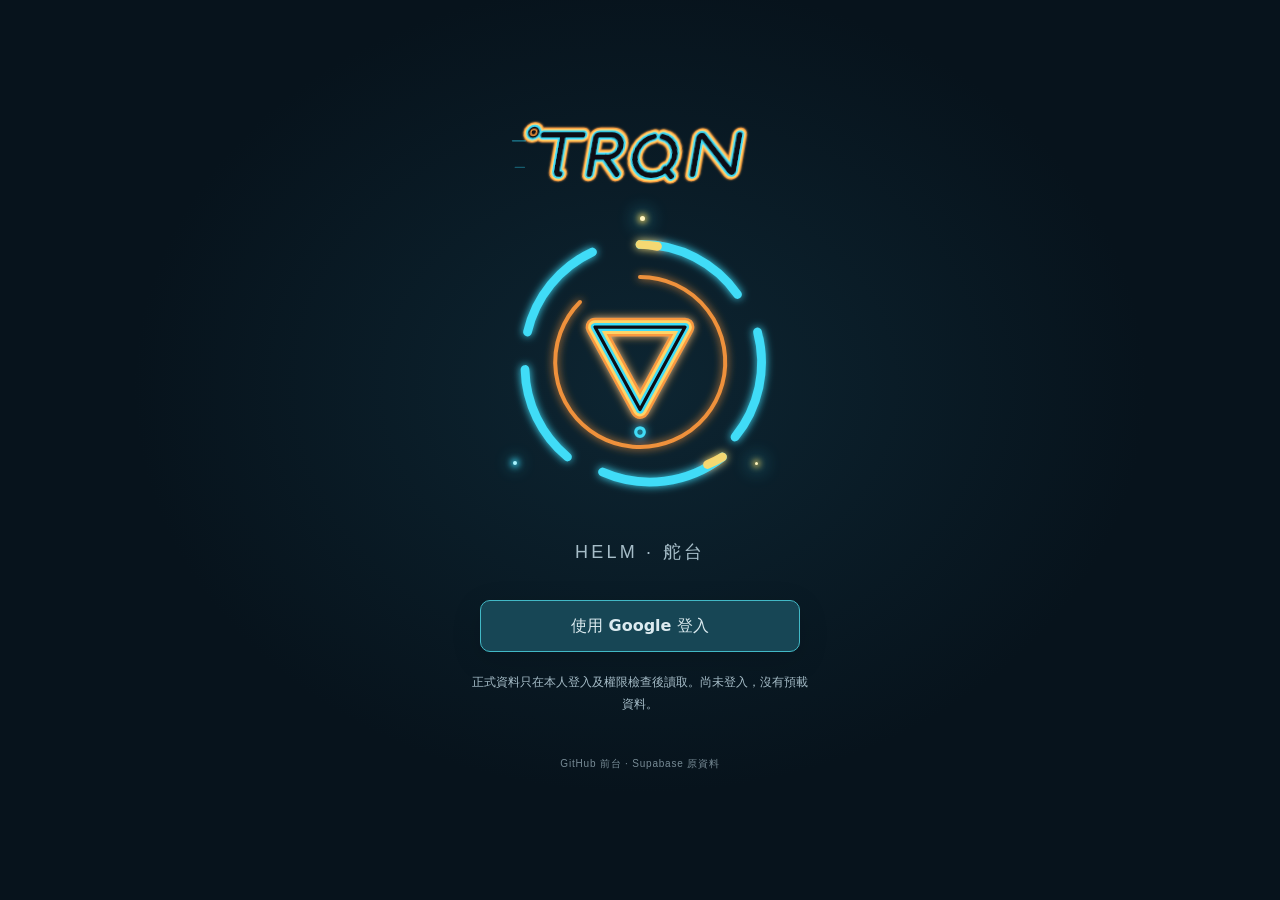
==== commit 20b16237: "Enable owner-approved HELM1943 brand and mobile UI" ====
--- a/sb/index.html
+++ b/sb/index.html
@@ -13,8 +13,8 @@
       content="TRQN HELM 舵台，個人任務與專案工作空間。"
     />
     <title>TRQN HELM｜舵台</title>
-    <script type="module" crossorigin src="./1-helm-return-1740.js"></script>
-    <link rel="stylesheet" crossorigin href="./2-helm-views-1740.css">
+    <script type="module" crossorigin src="./1-helm-ui-2012.js"></script>
+    <link rel="stylesheet" crossorigin href="./2-helm-ui-2012.css">
   </head>
   <body>
     <div id="root"></div>
--- a/sb/2-helm-ui-2012.css
+++ b/sb/2-helm-ui-2012.css
@@ -0,0 +1 @@
+.dashboard-view.dashboard-view{--dashboard-summary-text:#502bf5;--dashboard-other-label-color:#e2e2e2;--dashboard-contribution-1:#f9e1d7;--dashboard-contribution-2:#f6c5b1;--dashboard-contribution-3:#f8aa89;--dashboard-contribution-4:#e98155;scrollbar-width:none;background:0 0;padding:16px 8px 64px}:root[data-theme=dark] .dashboard-view.dashboard-view{--dashboard-summary-text:color-mix(in srgb, var(--accent) 55%, var(--text-primary));--dashboard-other-label-color:#fff3;--dashboard-contribution-1:color-mix(in srgb, #e98155 22%, var(--surface-muted));--dashboard-contribution-2:color-mix(in srgb, #e98155 42%, var(--surface-muted));--dashboard-contribution-3:color-mix(in srgb, #e98155 68%, var(--surface-muted));--dashboard-contribution-4:#e98155}.dashboard-view.dashboard-view::-webkit-scrollbar{display:none}.dashboard-view .dashboard-task-list::-webkit-scrollbar{display:none}.dashboard-view .dashboard-content{width:100%;min-width:0;max-width:1440px;margin-inline:auto;padding-inline:12px}.dashboard-view .dashboard-overview{grid-template-columns:repeat(3,minmax(0,1fr));gap:14px;min-height:160px;margin-bottom:14px;display:grid}.dashboard-view .dashboard-heading{flex-direction:column;grid-column:span 1;justify-content:flex-end;align-items:flex-start;gap:8px;min-width:0;max-width:none;min-height:160px;margin:0;padding:24px 8px 20px;display:flex}.dashboard-view .dashboard-heading h1{color:var(--text-primary);letter-spacing:-.8909px;margin:0;font-size:36px;font-weight:650;line-height:41.4px}.dashboard-view .dashboard-hero-value{align-items:baseline;gap:16px;min-width:0;margin:0;display:flex}.dashboard-view .dashboard-hero-value strong{color:#0000;letter-spacing:-3.43px;-webkit-text-fill-color:transparent;background:linear-gradient(93.9348deg,#5e6ad2 1.6282%,#d767c9 48.065%,#ff7236 77.088%,#f0bf00 98.372%);-webkit-background-clip:text;background-clip:text;flex:none;font-size:66px;font-weight:660;line-height:66px}.dashboard-view .dashboard-hero-value span{min-width:0;color:var(--text-tertiary);text-overflow:ellipsis;white-space:nowrap;padding:0;font-size:12px;font-weight:520;line-height:18px;overflow:hidden}.dashboard-view .dashboard-codex-summary{width:auto;min-width:0;max-width:none;min-height:132px;box-shadow:none;background:0 0;border:0;border-radius:0;grid-column:span 2;align-self:start;align-items:flex-end;gap:10px;margin:28px 0 0;padding:20px 0;display:flex}.dashboard-view .dashboard-codex-mark{object-fit:contain;background:0 0;border:0;border-radius:0;flex:none;width:26px;height:26px;display:block}.dashboard-view .dashboard-summary-bubble{background:linear-gradient(90deg,#5aa3f61a,#625af61a);border:0;border-radius:24px 24px 0;flex:auto;align-items:center;min-width:0;padding:18px 20px;display:flex}.dashboard-view .dashboard-summary-bubble p{color:var(--dashboard-summary-text);letter-spacing:normal;margin:0;font-size:16px;font-weight:520;line-height:1.7}.dashboard-view .dashboard-summary-bubble p.is-typing:after{content:"";vertical-align:-.14em;background:currentColor;border-radius:1px;width:1px;height:1.05em;margin-left:3px;animation:.72s step-end infinite dashboard-summary-caret;display:inline-block}@keyframes dashboard-summary-caret{0%,48%{opacity:1}49%,to{opacity:.16}}.dashboard-view .dashboard-metrics,.dashboard-view .dashboard-progress-panel,.dashboard-view .dashboard-grid{width:100%;max-width:none;margin-inline:0}.dashboard-view .dashboard-metrics{border:.5px solid var(--border);background:var(--surface);height:120px;box-shadow:var(--card-shadow);border-radius:12px;grid-template-columns:repeat(5,minmax(0,1fr));gap:0;margin-bottom:14px;display:grid;overflow:hidden}.dashboard-view .dashboard-analysis-heading{justify-content:space-between;align-items:flex-end;width:100%;height:43px;margin-bottom:14px;padding:16px 8px 0;display:flex}.dashboard-view .dashboard-analysis-heading h2{color:var(--text-primary);letter-spacing:-.8895px;margin:0;font-size:18px;font-weight:620;line-height:27px}.dashboard-view .dashboard-metric{--metric-color:var(--text-tertiary);border:0;border-left:.5px solid var(--border);min-width:0;min-height:0;box-shadow:none;background:0 0;border-radius:0;flex-direction:column;justify-content:flex-start;align-items:stretch;gap:12px;padding:20px 22px;display:flex}.dashboard-view .dashboard-metric:first-child{border-left:0}.dashboard-view .dashboard-metric.tone-progress{--metric-color:var(--status-progress)}.dashboard-view .dashboard-metric.tone-review{--metric-color:var(--status-review)}.dashboard-view .dashboard-metric.tone-blocked,.dashboard-view .dashboard-metric.tone-overdue{--metric-color:var(--status-blocked)}.dashboard-view .dashboard-metric.tone-backlog{--metric-color:var(--priority-high)}.dashboard-view .dashboard-metric-label{color:var(--text-secondary);font-size:12px;font-weight:560;line-height:18px}.dashboard-view .dashboard-metric-value{justify-content:space-between;align-items:flex-end;gap:12px;min-width:0;height:30px;display:flex}.dashboard-view .dashboard-metric-value strong{color:var(--text-primary);letter-spacing:-.9px;font-size:30px;font-weight:630;line-height:30px}.dashboard-view .dashboard-metric-value b{color:var(--metric-color);font-size:11px;font-weight:620;line-height:17px}.dashboard-view .dashboard-metric-meter{background:var(--surface-muted);border-radius:999px;flex:0 0 8px;width:100%;height:8px;display:block;overflow:hidden}.dashboard-view .dashboard-metric-meter i{border-radius:inherit;background:var(--metric-color);height:100%;display:block}.dashboard-view .dashboard-progress-panel{min-height:353px;margin-top:0}.dashboard-view .dashboard-progress-panel>.dashboard-progress-header{align-items:center;height:46px;min-height:46px;padding:12px 19px 12.5px}.dashboard-view .dashboard-progress-title{flex:none;display:flex}.dashboard-view .dashboard-progress-title>span{color:var(--text-primary);font-size:12px;font-weight:600;line-height:18px}.dashboard-view .dashboard-progress-legend{flex-direction:row;flex:auto;justify-content:flex-end;align-items:center;gap:clamp(28px,5vw,72px);padding-left:24px;display:flex}.dashboard-view .dashboard-progress-legend>span{min-width:74px;color:var(--text-secondary);align-items:center;gap:7px;font-size:12px;font-weight:600;line-height:18px;display:flex}.dashboard-view .dashboard-progress-legend i{background:currentColor;border-radius:2px;width:7px;height:7px}.dashboard-view .dashboard-progress-legend strong{color:var(--text-primary);font-size:12px;font-weight:620;line-height:18px}.dashboard-view .dashboard-progress-legend .tone-scope{color:var(--text-quaternary)}.dashboard-view .dashboard-progress-legend .tone-started{color:#6a79ff}.dashboard-view .dashboard-progress-legend .tone-completed{color:#22b889}.dashboard-view .dashboard-progress-body{flex-direction:column;flex:auto;justify-content:center;min-width:0;min-height:0;padding:8px 18px 13px;display:flex;overflow:hidden}.dashboard-view .dashboard-progress-chart{aspect-ratio:426/272;width:100%;height:auto;display:block;overflow:hidden}.dashboard-view .dashboard-progress-baseline{stroke:var(--border);stroke-width:.75px}.dashboard-view .dashboard-progress-completed-area{fill:url(#dashboard-progress-area)}.dashboard-view .dashboard-progress-forecast-area{fill:url(#dashboard-progress-forecast-area)}.dashboard-view .dashboard-progress-line{fill:none;stroke-linecap:round;stroke-linejoin:round;stroke-width:4px}.dashboard-view .dashboard-progress-line.tone-scope{stroke:var(--text-quaternary)}.dashboard-view .dashboard-progress-line.tone-started{stroke:#6a79ff}.dashboard-view .dashboard-progress-line.tone-completed{stroke:#22b889}.dashboard-view .dashboard-progress-projection{fill:none;stroke:#22b889;stroke-dasharray:2 2.6;stroke-linecap:round;stroke-width:1.1px}.dashboard-view .dashboard-progress-delivery-bar{fill:#22b889;opacity:.62}.dashboard-view .dashboard-progress-now-line{stroke:var(--border-strong);stroke-width:.75px}.dashboard-view .dashboard-progress-point{stroke:var(--surface);stroke-width:1.1px}.dashboard-view .dashboard-progress-point.tone-scope{fill:var(--text-quaternary)}.dashboard-view .dashboard-progress-point.tone-started{fill:#6a79ff}.dashboard-view .dashboard-progress-point.tone-completed{fill:#22b889}.dashboard-view .dashboard-progress-hover-line{pointer-events:none;stroke:var(--text-tertiary);stroke-dasharray:4 4;stroke-width:1px}.dashboard-view .dashboard-progress-tooltip{pointer-events:none}.dashboard-view .dashboard-progress-tooltip rect{fill:var(--surface-raised);stroke:var(--border);stroke-width:.75px;filter:drop-shadow(0 4px 10px #00000014)}.dashboard-view .dashboard-progress-tooltip text{fill:var(--text-secondary);font-size:10px;font-weight:520}.dashboard-view .dashboard-progress-tooltip .dashboard-progress-tooltip-date{fill:var(--text-primary);font-size:11px;font-weight:620}.dashboard-view .dashboard-progress-tooltip .dashboard-progress-tooltip-delta{fill:var(--text-tertiary);text-anchor:start}.dashboard-view .dashboard-progress-hitbox{cursor:crosshair;outline:none}.dashboard-view .dashboard-progress-axis-label{fill:var(--text-tertiary);font-size:10px;font-weight:500}.dashboard-view .dashboard-progress-axis-label.is-current{fill:var(--text-secondary);font-weight:600}.dashboard-view .dashboard-grid{grid-template-columns:repeat(3,minmax(0,1fr));gap:14px;display:grid}.dashboard-view .dashboard-panel{border:.5px solid var(--border);background:var(--surface);min-width:0;box-shadow:var(--card-shadow);border-radius:12px;flex-direction:column;display:flex;overflow:hidden}.dashboard-view .dashboard-primary-panel{height:324px;min-height:324px}.dashboard-view .dashboard-secondary-panel{height:254px;min-height:254px}.dashboard-view .dashboard-role-panel{height:259px;min-height:259px}.dashboard-view .dashboard-tertiary-panel{height:356px;min-height:356px}.dashboard-view .dashboard-contribution-panel{grid-column:span 2}.dashboard-view .dashboard-label-panel,.dashboard-view .dashboard-progress-panel{grid-column:auto}.dashboard-view .dashboard-progress-panel{order:1}.dashboard-view .dashboard-label-panel{order:2}.dashboard-view .dashboard-upcoming-panel{order:3}.dashboard-view .dashboard-grid .dashboard-progress-legend{gap:24px;padding-left:0}.dashboard-view .dashboard-grid .dashboard-progress-legend>span{min-width:74px}.dashboard-view .dashboard-panel>header{border-bottom:.5px solid var(--border);justify-content:space-between;align-items:center;gap:12px;width:100%;height:46px;min-height:46px;padding:12px 19px 12.5px;display:flex}.dashboard-view .dashboard-panel>header span{color:var(--text-primary);font-size:12px;font-weight:600;line-height:18px}.dashboard-view .dashboard-panel>header>b{min-width:0;color:var(--text-tertiary);background:0 0;border-radius:0;padding:0;font-size:12px;font-weight:520;line-height:18px}.dashboard-view .dashboard-role-panel>header>b{background:var(--surface-muted);text-align:center;border-radius:999px;min-width:25px;padding:3px 7px;font-size:9px;font-weight:600;line-height:13.5px}.dashboard-view .dashboard-priority-list{grid-template-columns:minmax(0,1fr);gap:18px;padding:20px 19px;display:grid}.dashboard-view .dashboard-priority-row{--priority-color:var(--priority-none);grid-template-columns:86px minmax(80px,1fr) 32px;align-items:center;gap:12px;min-height:17px;display:grid}.dashboard-view .dashboard-priority-row.priority-urgent{--priority-color:var(--priority-urgent)}.dashboard-view .dashboard-priority-row.priority-high{--priority-color:var(--priority-high)}.dashboard-view .dashboard-priority-row.priority-medium{--priority-color:var(--priority-medium)}.dashboard-view .dashboard-priority-row.priority-low{--priority-color:var(--priority-low)}.dashboard-view .dashboard-priority-row.priority-none{--priority-color:var(--priority-none)}.dashboard-view .dashboard-priority-name{min-width:0;color:var(--priority-color);align-items:center;gap:7px;font-size:11px;font-weight:520;line-height:17px;display:flex}.dashboard-view .dashboard-priority-name svg{flex:none;width:13px;height:13px;display:block}.dashboard-view .dashboard-priority-track{background:var(--surface-muted);border-radius:999px;width:100%;height:6px;display:block;overflow:hidden}.dashboard-view .dashboard-priority-track i{border-radius:inherit;background:var(--priority-color);min-width:2px;height:100%;display:block}.dashboard-view .dashboard-priority-row>strong{color:var(--text-secondary);text-align:right;font-size:11px;font-weight:560;line-height:17px}.dashboard-view .dashboard-task-list{scrollbar-width:none;flex:auto;align-content:start;gap:10px;min-width:0;min-height:0;padding:14px;display:grid;overflow:auto}.dashboard-view .dashboard-attention-row,.dashboard-view .dashboard-upcoming-row{border:.5px solid var(--border);background:var(--surface-hover);width:100%;color:inherit;text-align:left;border-radius:10px;align-items:center;gap:8px;padding:12.5px;transition:background .12s;display:grid}.dashboard-view .dashboard-attention-row:hover,.dashboard-view .dashboard-upcoming-row:hover{background:var(--surface-muted)}.dashboard-view .dashboard-attention-row{grid-template-columns:16px minmax(0,1fr) auto;min-height:42px}.dashboard-view .dashboard-attention-mark{place-items:center;width:16px;height:16px;display:grid}.dashboard-view .dashboard-attention-mark i{background:var(--accent);border-radius:50%;width:7px;height:7px}.dashboard-view .dashboard-attention-row strong,.dashboard-view .dashboard-upcoming-row strong{min-width:0;color:var(--text-primary);letter-spacing:.06px;text-overflow:ellipsis;white-space:nowrap;font-size:11px;font-weight:520;line-height:16.5px;overflow:hidden}.dashboard-view .dashboard-attention-row small,.dashboard-view .dashboard-upcoming-row time{color:var(--text-tertiary);letter-spacing:.17px;white-space:nowrap;font-size:9px;font-weight:400;line-height:13.5px}.dashboard-view .dashboard-running-card{border:.5px solid var(--border);background:var(--surface-hover);width:100%;min-width:0;max-width:100%;box-shadow:var(--card-shadow);cursor:pointer;border-radius:12px;flex-direction:column;justify-content:space-between;gap:10px;padding:16px;display:flex}.dashboard-view .dashboard-running-open{min-width:0;color:inherit;text-align:left;background:0 0;border:0;flex-direction:column;gap:3px;padding:0;display:flex}.dashboard-view .dashboard-running-open small{color:var(--text-tertiary);font-size:11px;font-weight:400;line-height:16.5px}.dashboard-view .dashboard-running-open strong{color:var(--text-primary);text-overflow:ellipsis;white-space:nowrap;font-size:13px;font-weight:520;line-height:19.5px;overflow:hidden}.dashboard-view .dashboard-running-footer{justify-content:space-between;align-items:center;gap:10px;min-width:0;display:flex}.dashboard-view .dashboard-running-footer .task-processing{gap:8px;min-width:0}.dashboard-view .dashboard-running-footer .task-processing-label{font-size:11px;line-height:16.5px}.dashboard-view .dashboard-role-body{scrollbar-width:none;flex:auto;min-height:0;padding:19px;overflow:auto}.dashboard-view .dashboard-role-stack{background:var(--surface-muted);border-radius:999px;gap:1px;width:100%;height:8px;display:flex;overflow:hidden}.dashboard-view .dashboard-role-stack i{min-width:2px;height:100%;display:block}.dashboard-view .dashboard-role-stack .tone-0,.dashboard-view .dashboard-role-share.tone-0{--role-color:#5e6ad2}.dashboard-view .dashboard-role-stack .tone-1,.dashboard-view .dashboard-role-share.tone-1{--role-color:#d25e5e}.dashboard-view .dashboard-role-stack .tone-2,.dashboard-view .dashboard-role-share.tone-2{--role-color:#5eccd2}.dashboard-view .dashboard-role-stack .tone-3,.dashboard-view .dashboard-role-share.tone-3{--role-color:#f9ac28}.dashboard-view .dashboard-role-stack .tone-4,.dashboard-view .dashboard-role-share.tone-4{--role-color:#8b8d92}.dashboard-view .dashboard-role-stack i{background:var(--role-color)}.dashboard-view .dashboard-role-list{margin-top:12px;display:grid}.dashboard-view .dashboard-role-row{border-bottom:.5px solid var(--border);grid-template-columns:24px minmax(0,1fr) auto;align-items:center;gap:9px;min-height:50px;display:grid}.dashboard-view .dashboard-role-row:last-child{border-bottom:0}.dashboard-view .dashboard-role-row .actor-avatar{width:24px;height:24px;font-size:9px}.dashboard-view .dashboard-role-copy{flex-direction:column;min-width:0;display:flex}.dashboard-view .dashboard-role-copy strong{color:var(--text-primary);text-overflow:ellipsis;white-space:nowrap;font-size:11px;font-weight:600;line-height:16.5px;overflow:hidden}.dashboard-view .dashboard-role-copy small{color:var(--text-tertiary);font-size:9px;font-weight:400;line-height:13.5px}.dashboard-view .dashboard-role-share{color:var(--role-color);font-size:14px;font-weight:620;line-height:21px}.dashboard-view .dashboard-contribution-body{flex:auto;align-items:center;min-width:0;min-height:0;padding:19px;display:flex}.dashboard-view .dashboard-contribution-chart{--contribution-gap:clamp(1px, .2vw, 3px);width:100%;min-width:0;margin-inline:auto}.dashboard-view .dashboard-contribution-months{gap:var(--contribution-gap);min-width:0;height:15px;color:var(--text-tertiary);grid-template-columns:repeat(52,minmax(0,1fr));margin-left:25px;font-size:8px;line-height:1;display:grid}.dashboard-view .dashboard-contribution-months span{white-space:nowrap}.dashboard-view .dashboard-contribution-main{grid-template-columns:18px minmax(0,1fr);align-items:stretch;gap:7px;min-width:0;display:grid}.dashboard-view .dashboard-contribution-weekdays{color:var(--text-tertiary);grid-template-rows:repeat(7,minmax(0,1fr));font-size:8px;line-height:1;display:grid}.dashboard-view .dashboard-contribution-weekdays span{align-self:center}.dashboard-view .dashboard-contribution-grid{gap:var(--contribution-gap);grid-template-rows:repeat(7,auto);grid-template-columns:repeat(52,minmax(0,1fr));grid-auto-flow:column;min-width:0;display:grid}.dashboard-view .dashboard-contribution-cell{aspect-ratio:1;background:var(--surface-muted);border-radius:2.5px;min-width:0;display:block}.dashboard-view .dashboard-contribution-cell.level-1{background:var(--dashboard-contribution-1)}.dashboard-view .dashboard-contribution-cell.level-2{background:var(--dashboard-contribution-2)}.dashboard-view .dashboard-contribution-cell.level-3{background:var(--dashboard-contribution-3)}.dashboard-view .dashboard-contribution-cell.level-4{background:var(--dashboard-contribution-4)}.dashboard-view .dashboard-contribution-cell.is-future{visibility:hidden}.dashboard-view .dashboard-contribution-legend{height:22px;color:var(--text-tertiary);justify-content:flex-end;align-items:center;gap:4px;font-size:8px;line-height:12px;display:flex}.dashboard-view .dashboard-contribution-legend .dashboard-contribution-cell{flex:none;width:9px;height:9px}.dashboard-view .dashboard-upcoming-row{grid-template-columns:14px minmax(0,1fr) auto;min-height:42px}.dashboard-view .dashboard-upcoming-row img{width:14px;height:14px;display:block}:root[data-theme=dark] .dashboard-view .dashboard-upcoming-row img{filter:invert()}.dashboard-view .dashboard-label-chart{grid-template-columns:max-content max-content minmax(0,1fr);align-content:start;gap:6px 8px;width:calc(100% - 32px);padding:20px;display:grid;overflow:hidden}.dashboard-view .dashboard-label-chart-row{display:contents}.dashboard-view .dashboard-label-chart-row>strong{color:var(--text-secondary);letter-spacing:.06px;white-space:nowrap;justify-self:end;font-size:11px;font-weight:520;line-height:17px}.dashboard-view .dashboard-label-chart-row>span{color:var(--text-tertiary);letter-spacing:.17px;text-align:right;white-space:nowrap;place-self:center start;font-size:9px;font-weight:500;line-height:13.5px}.dashboard-view .dashboard-label-chart-row>span b{font-weight:600}.dashboard-view .dashboard-label-chart-row>i{border-radius:8px;align-self:center;min-width:2px;max-width:100%;height:8px}.dashboard-view .dashboard-empty{min-height:104px;color:var(--text-tertiary);justify-content:center;align-items:center;font-size:9px;display:flex}@media (width<=1000px){.dashboard-view .dashboard-overview,.dashboard-view .dashboard-grid{grid-template-columns:repeat(2,minmax(0,1fr))}.dashboard-view .dashboard-heading,.dashboard-view .dashboard-codex-summary{grid-column:span 1}.dashboard-view .dashboard-metrics{grid-template-columns:repeat(2,minmax(0,1fr));height:auto}.dashboard-view .dashboard-metric{border-top:.5px solid var(--border);border-left:.5px solid var(--border);min-height:120px}.dashboard-view .dashboard-metric:nth-child(-n+2){border-top:0}.dashboard-view .dashboard-metric:nth-child(odd){border-left:0}.dashboard-view .dashboard-contribution-panel{grid-column:span 2}}@media (width<=760px){.dashboard-view.dashboard-view{padding:16px 10px 40px}.dashboard-view .dashboard-overview,.dashboard-view .dashboard-grid{grid-template-columns:minmax(0,1fr)}.dashboard-view .dashboard-heading,.dashboard-view .dashboard-codex-summary,.dashboard-view .dashboard-contribution-panel,.dashboard-view .dashboard-label-panel{grid-column:auto}.dashboard-view .dashboard-heading{min-height:150px}.dashboard-view .dashboard-codex-summary{min-height:0;margin-top:0;padding:0 0 20px}.dashboard-view .dashboard-summary-bubble p{font-size:15px}.dashboard-view .dashboard-primary-panel,.dashboard-view .dashboard-secondary-panel,.dashboard-view .dashboard-tertiary-panel{height:auto;min-height:254px}.dashboard-view .dashboard-label-chart{width:100%}.dashboard-view .dashboard-progress-panel>.dashboard-progress-header{flex-wrap:wrap;height:auto}.dashboard-view .dashboard-progress-legend{flex-basis:100%;order:3;justify-content:flex-start;gap:24px;width:100%;padding:12px 0 0}}@media (width<=520px){.dashboard-view .dashboard-heading h1{font-size:30px}.dashboard-view .dashboard-hero-value strong{font-size:56px;line-height:56px}.dashboard-view .dashboard-metrics{grid-template-columns:minmax(0,1fr)}.dashboard-view .dashboard-metric,.dashboard-view .dashboard-metric:nth-child(-n+2),.dashboard-view .dashboard-metric:nth-child(odd){border-top:.5px solid var(--border);border-left:0}.dashboard-view .dashboard-metric:first-child{border-top:0}.dashboard-view .dashboard-progress-legend{grid-template-columns:repeat(3,minmax(0,1fr));gap:12px;display:grid}.dashboard-view .dashboard-progress-legend>span{min-width:0}}.inline-media-composer.ProseMirror{white-space:pre-wrap;white-space:break-spaces;-webkit-font-variant-ligatures:none;font-variant-ligatures:none;font-feature-settings:"liga" 0;outline:none;position:relative}.inline-media-composer.ProseMirror>:first-child{margin-top:0}.inline-media-composer.ProseMirror>:last-child{margin-bottom:0}.inline-media-composer.ProseMirror h1,.inline-media-composer.ProseMirror h2,.inline-media-composer.ProseMirror h3,.inline-media-composer.ProseMirror h4,.inline-media-composer.ProseMirror h5,.inline-media-composer.ProseMirror h6{margin:18px 0 8px;font-weight:620}.issue-description-composer .inline-media-composer.ProseMirror h1,.inline-media-description.ProseMirror h1{font-size:20px;line-height:28px}.issue-description-composer .inline-media-composer.ProseMirror h2,.inline-media-description.ProseMirror h2{font-size:18px;line-height:26px}.issue-description-composer .inline-media-composer.ProseMirror h3,.inline-media-description.ProseMirror h3{font-size:16px;line-height:24px}.issue-description-composer .inline-media-composer.ProseMirror h4,.issue-description-composer .inline-media-composer.ProseMirror h5,.issue-description-composer .inline-media-composer.ProseMirror h6,.inline-media-description.ProseMirror h4,.inline-media-description.ProseMirror h5,.inline-media-description.ProseMirror h6{font-size:15px;line-height:24px}.comment-inline-media.ProseMirror h1{margin:12px 0 6px;font-size:17px;font-weight:620;line-height:25px}.comment-inline-media.ProseMirror h2{margin:10px 0 6px;font-size:16px;font-weight:600;line-height:24px}.comment-inline-media.ProseMirror h3,.comment-inline-media.ProseMirror h4,.comment-inline-media.ProseMirror h5,.comment-inline-media.ProseMirror h6{margin:8px 0 6px;font-size:15px;font-weight:600;line-height:24px}.issue-description-composer .inline-media-composer.ProseMirror p,.inline-media-description.ProseMirror p{margin:0 0 10px}.comment-inline-media.ProseMirror p{margin:0 0 6px}.inline-media-composer.ProseMirror strong{font-weight:650}.inline-media-composer.ProseMirror .inline-media-attachment .composer-attachment-copy strong{font-weight:520}.inline-media-composer.ProseMirror a{color:var(--accent);text-decoration:none}.inline-media-composer.ProseMirror ul,.inline-media-composer.ProseMirror ol{margin:6px 0 10px;padding-left:24px}.inline-media-composer.ProseMirror blockquote{border-left:2px solid var(--border-strong);color:var(--text-secondary);margin:12px 0;padding:2px 0 2px 13px}.inline-media-composer.ProseMirror blockquote>:last-child{margin-bottom:0}.inline-media-composer.ProseMirror hr{border:0;border-top:var(--border-hairline) solid var(--border);height:0;margin:18px 0}.inline-media-composer.ProseMirror code{background:var(--surface-muted);border-radius:4px;padding:1px 5px;font-family:ui-monospace,SFMono-Regular,Menlo,Monaco,Consolas,monospace;font-size:.9em}.inline-media-composer.ProseMirror pre{border:var(--border-hairline) solid var(--border);background:var(--surface-muted);white-space:pre;border-radius:7px;max-width:100%;margin:12px 0;padding:11px 13px;font-size:13px;line-height:20px;overflow:auto}.inline-media-composer.ProseMirror pre code{font-size:inherit;background:0 0;padding:0}.inline-media-composer.ProseMirror .inline-media-mermaid-editor{margin:12px 0}.inline-media-composer.ProseMirror .inline-media-mermaid-preview .markdown-mermaid{margin:0}.inline-media-composer.ProseMirror .inline-media-mermaid-source{margin:6px 0 0}.inline-media-composer.ProseMirror .inline-media-atom{-webkit-user-select:none;user-select:none;position:relative}.inline-media-composer.ProseMirror img.ProseMirror-separator{border:0!important;margin:0!important;display:inline!important}.inline-media-composer.ProseMirror .inline-media-image-atom,.inline-media-composer.ProseMirror .inline-media-attachment-atom{display:block}.inline-media-composer.ProseMirror .inline-media-video-atom{aspect-ratio:16/9;width:min(640px,100%);margin-bottom:10px}.inline-media-composer.ProseMirror li{position:relative}.inline-media-composer.ProseMirror li+li{margin-top:3px}.issue-description-composer .inline-media-composer.ProseMirror li>p,.comment-inline-media.ProseMirror li>p{margin-bottom:3px}.inline-media-description.ProseMirror li>p{margin-bottom:4px}:is(.inline-media-composer.ProseMirror ul:has(>li.task-list-item),.inline-media-composer.ProseMirror ol:has(>li.task-list-item)){padding-left:2px;list-style:none}.inline-media-composer.ProseMirror li.task-list-item{grid-template-columns:14px minmax(0,1fr);column-gap:7px;list-style:none;display:grid}.inline-media-composer.ProseMirror li.task-list-item>input[type=checkbox]{width:14px;height:14px;accent-color:var(--accent);cursor:pointer;margin:calc(.5lh - 7px) 0 0;padding:0}.inline-media-composer.ProseMirror .inline-media-task-content{min-width:0}.inline-media-composer.ProseMirror .inline-media-task-content>p{margin-bottom:0}.inline-media-composer.ProseMirror p:has(+.inline-media-attachment-atom:not(.inline-media-video-atom)){margin-bottom:0}.inline-media-composer.ProseMirror table{border:var(--border-hairline) solid var(--border);border-spacing:0;border-radius:7px;width:100%;margin:12px 0;overflow:hidden}.inline-media-composer.ProseMirror th,.inline-media-composer.ProseMirror td{border-right:var(--border-hairline) solid var(--border);border-bottom:var(--border-hairline) solid var(--border);text-align:left;vertical-align:top;padding:7px 9px}.inline-media-composer.ProseMirror th{background:var(--surface-muted);font-weight:600}.inline-media-composer.ProseMirror tr>:last-child{border-right:0}.inline-media-composer.ProseMirror tr:last-child>*{border-bottom:0}.inline-media-composer.ProseMirror .inline-media-image{margin:10px 0}.inline-media-composer.ProseMirror.ProseMirror-hideselection ::selection{background:0 0}.inline-media-composer.ProseMirror.ProseMirror-hideselection{caret-color:#0000}.inline-media-composer.ProseMirror .ProseMirror-gapcursor{pointer-events:none;display:none;position:absolute}.inline-media-composer.ProseMirror .ProseMirror-gapcursor:after{content:"";border-top:1px solid;width:20px;animation:1.1s steps(2,start) infinite inline-media-cursor-blink;display:block;position:absolute;top:-2px}.inline-media-composer.ProseMirror .inline-media-video-atom+.ProseMirror-gapcursor:after{border-top:0;border-left:1px solid;width:0;height:18px;top:-9px}.inline-media-composer.ProseMirror .ProseMirror-gapcursor:has(+.inline-media-video-atom):after{border-top:0;border-left:1px solid;width:0;height:18px;top:-9px}.inline-media-composer.ProseMirror.ProseMirror-focused .ProseMirror-gapcursor{display:block}@keyframes inline-media-cursor-blink{to{visibility:hidden}}.project-readme-container{box-sizing:border-box;-webkit-user-select:text;user-select:text;flex:1;min-width:0;min-height:0;padding:32px 40px 80px;overflow:auto}.project-readme-content{box-sizing:border-box;width:min(781px,100%);margin:0 auto;padding:0 14px 34px}.project-readme-loading{min-height:320px;color:var(--text-tertiary);flex-direction:column;flex:1;justify-content:center;align-items:center;gap:12px;font-size:13px;display:flex}.project-readme-spinner{border:2px solid var(--border);border-top-color:var(--accent,#5e6ad2);border-radius:50%;width:24px;height:24px;animation:.8s linear infinite project-readme-spin}@keyframes project-readme-spin{to{transform:rotate(360deg)}}.project-readme-alert{border-radius:6px;align-items:center;gap:8px;margin-bottom:18px;padding:10px 14px;font-size:13px;display:flex}.project-readme-alert.error{color:#dc2626;background:#dc26261a;border:1px solid #dc262633}:root{--dhx-gantt-theme:terrace;--dhx-gantt-font-family:Inter, Helvetica, Arial, sans-serif;--dhx-gantt-font-size:14px;--dhx-gantt-heading-font-size:calc(var(--dhx-gantt-font-size) + 2px);--dhx-gantt-heading-font-weight:600;--dhx-gantt-important-font-size:var(--dhx-gantt-font-size);--dhx-gantt-important-line-height:142%;--dhx-gantt-important-font-weight:500;--dhx-gantt-regular-font-size:var(--dhx-gantt-font-size);--dhx-gantt-regular-font-weight:400;--dhx-gantt-regular-line-height:142%;--dhx-gantt-caption-font-size:calc(var(--dhx-gantt-font-size) - 2px);--dhx-gantt-caption-font-weight:400;--dhx-gantt-caption-line-height:132%;--dhx-gantt-base-colors-white:#fff;--dhx-gantt-base-colors-select:#e0e5f3;--dhx-gantt-base-colors-hover-color:#e0e0e0;--dhx-gantt-base-colors-border-light:#f0f0f0;--dhx-gantt-base-colors-border:#dfe0e1;--dhx-gantt-base-colors-icons:#a1a4a6;--dhx-gantt-base-colors-icons-active:color-mix(in hsl increasing hue, var(--dhx-gantt-base-colors-icons) 100%, #000 12.6%);--dhx-gantt-base-colors-icons-hover:color-mix(in hsl increasing hue, var(--dhx-gantt-base-colors-icons) 100%, #000 28.5%);--dhx-gantt-base-colors-disabled:#e9e9e9;--dhx-gantt-base-colors-readonly:var(--dhx-gantt-base-colors-icons);--dhx-gantt-base-colors-text-light:#555d63;--dhx-gantt-base-colors-text-base:#23272a;--dhx-gantt-base-colors-text-on-fill:#ffffffe6;--dhx-gantt-base-colors-background:#fff;--dhx-gantt-base-colors-background-alt:#f2f2f2;--dhx-gantt-base-colors-primary:#537cfa;--dhx-gantt-base-colors-primary-hover:color-mix(in hsl increasing hue, var(--dhx-gantt-base-colors-primary) 100%, #000 6%);--dhx-gantt-base-colors-primary-active:color-mix(in hsl increasing hue, var(--dhx-gantt-base-colors-primary) 100%, #000 16.6%);--dhx-gantt-base-colors-primary-lighter:color-mix(in hsl increasing hue, var(--dhx-gantt-base-colors-primary) 20%, #0000 100%);--dhx-gantt-base-colors-warning:#fab936;--dhx-gantt-base-colors-error:#e3334e;--dhx-gantt-base-colors-error-hover:color-mix(in hsl increasing hue, var(--dhx-gantt-base-colors-error) 100%, #000 6%);--dhx-gantt-base-colors-error-active:color-mix(in hsl increasing hue, var(--dhx-gantt-base-colors-error) 100%, #000 16.6%);--dhx-gantt-base-colors-error-lighter:color-mix(in hsl increasing hue, var(--dhx-gantt-base-colors-error) 20%, #0000 100%);--dhx-gantt-base-colors-error-text:var(--dhx-gantt-base-colors-text-on-fill);--dhx-gantt-base-colors-success:#1bc297;--dhx-gantt-container-background:var(--dhx-gantt-base-colors-background);--dhx-gantt-container-color:var(--dhx-gantt-base-colors-text-base);--dhx-gantt-offtime-background:var(--dhx-gantt-base-colors-background-alt);--dhx-gantt-scale-background:var(--dhx-gantt-container-background);--dhx-gantt-scale-border-vertical:1px solid var(--dhx-gantt-base-colors-border-light);--dhx-gantt-scale-border-horizontal:1px solid var(--dhx-gantt-base-colors-border);--dhx-gantt-scale-color:var(--dhx-gantt-base-colors-text-light);--dhx-gantt-grid-body-background:transparent;--dhx-gantt-grid-scale-background:var(--dhx-gantt-scale-background);--dhx-gantt-grid-scale-color:var(--dhx-gantt-scale-color);--dhx-gantt-grid-scale-border-vertical:var(--dhx-gantt-scale-border-vertical);--dhx-gantt-timeline-scale-background:var(--dhx-gantt-scale-background);--dhx-gantt-timeline-scale-color:var(--dhx-gantt-scale-color);--dhx-gantt-timeline-scale-border-vertical:var(--dhx-gantt-scale-border-vertical);--dhx-gantt-grid-cell-border:1px solid transparent;--dhx-gantt-grid-row-border:var(--dhx-gantt-scale-border-horizontal);--dhx-gantt-base-transition:.2s ease;--dhx-gantt-box-shadow-s:0px 4px 24px 0px #2c2f3c14;--dhx-gantt-box-shadow-m:0px 4px 24px 0px #2c2f3c5c;--dhx-gantt-box-shadow-l:0px 4px 24px 0px #2c2f3c8f;--dhx-gantt-icon-size:1.5em;--dhx-gantt-base-module:4px;--dhx-gantt-base-padding:4px;--dhx-gantt-border-radius:var(--dhx-gantt-base-module);--dhx-gantt-transition:all .3s;--dhx-gantt-default-border:1px solid var(--dhx-gantt-base-colors-border);--dhx-gantt-header-border:var(--dhx-gantt-default-border);--dhx-gantt-task-blue:var(--dhx-gantt-base-colors-primary);--dhx-gantt-task-green:#20b56d;--dhx-gantt-task-violet:#d071ef;--dhx-gantt-task-yellow:linear-gradient(180deg, #ffb725 0%, #ffbb25 31.25%, #faea27 100%);--dhx-gantt-baseline-background-0:#00b4ff;--dhx-gantt-baseline-background-1:#df6de3;--dhx-gantt-baseline-background-2:#ff957d;--dhx-gantt-baseline-background-3:#25c79d;--dhx-gantt-baseline-background-4:#ff6fb0;--dhx-gantt-baseline-background-5:#ffc470;--dhx-gantt-baseline-background-6:#fde720;--dhx-gantt-baseline-background-7:#47afd0;--dhx-gantt-baseline-background-8:#da9dff;--dhx-gantt-baseline-background-9:#bee964;--dhx-gantt-task-font-size:var(--dhx-gantt-regular-font-size);--dhx-gantt-task-line-height:var(--dhx-gantt-regular-line-height);--dhx-gantt-task-font-weight:var(--dhx-gantt-regular-font-weight);--dhx-gantt-task-background-primary:var(--dhx-gantt-base-colors-primary);--dhx-gantt-task-border-radius:var(--dhx-gantt-border-radius);--dhx-gantt-task-background:var(--dhx-gantt-task-blue);--dhx-gantt-task-border:none;--dhx-gantt-task-color:var(--dhx-gantt-base-colors-text-on-fill);--dhx-gantt-project-color:var(--dhx-gantt-task-color);--dhx-gantt-task-line-text:var(--dhx-gantt-container-color);--dhx-gantt-task-row-border:1px solid var(--dhx-gantt-base-colors-border);--dhx-gantt-task-row-background:var(--dhx-gantt-container-background);--dhx-gantt-task-row-background--odd:var(--dhx-gantt-container-background);--dhx-gantt-task-progress-color:#00000026;--dhx-gantt-project-progress-color:var(--dhx-gantt-task-progress-color);--dhx-gantt-project-background:var(--dhx-gantt-task-green);--dhx-gantt-milestone-background:var(--dhx-gantt-task-violet);--dhx-gantt-task-marker-color:var(--dhx-gantt-task-background);--dhx-gantt-popup-background:var(--dhx-gantt-container-background);--dhx-gantt-popup-color:var(--dhx-gantt-container-color);--dhx-gantt-popup-border:none;--dhx-gantt-popup-border-radius:var(--dhx-gantt-border-radius);--dhx-gantt-tooltip-background:var(--dhx-gantt-base-colors-text-base);--dhx-gantt-tooltip-color:var(--dhx-gantt-container-background);--dhx-gantt-tooltip-border:none;--dhx-gantt-tooltip-border-radius:var(--dhx-gantt-popup-border-radius);--dhx-gantt-link-background:var(--dhx-gantt-base-colors-icons);--dhx-gantt-link-background-hover:var(--dhx-gantt-base-colors-text-light);--dhx-gantt-link-critical-background:var(--dhx-gantt-base-colors-error);--dhx-gantt-link-handle-offset:8px;--dhx-gantt-link-handle-size:10px;--dhx-gantt-link-handle-border:var(--dhx-gantt-base-colors-icons);--dhx-gantt-link-handle-border-hover:var(--dhx-gantt-base-colors-border);--dhx-gantt-link-handle-background:var(--dhx-gantt-base-colors-border);--dhx-gantt-link-handle-background-hover:var(--dhx-gantt-base-colors-text-light);--dhx-gantt-progress-handle-border:var(--dhx-gantt-base-colors-border);--dhx-gantt-progress-handle-background:var(--dhx-gantt-base-colors-icons);--dhx-gantt-progress-handle-background-hover:var(--dhx-gantt-base-colors-icons-hover);--dhx-gantt-control-height:32px;--dhx-gantt-checkbox-height:20px;--dhx-gantt-lightbox_font-family:var(--dhx-gantt-font-family);--dhx-gantt-lightbox-font-size:var(--dhx-gantt-important-font-size);--dhx-gantt-lightbox-font-weight:var(--dhx-gantt-important-font-weight);--dhx-gantt-lightbox-background:var(--dhx-gantt-popup-background);--dhx-gantt-lightbox-border:var(--dhx-gantt-popup-border);--dhx-gantt-lightbox-control-border:var(--dhx-gantt-default-border);--dhx-gantt-lightbox-color:var(--dhx-gantt-popup-color);--dhx-gantt-lightbox-padding:12px;--dhx-gantt-lightbox-title-background:var(--dhx-gantt-base-colors-select);--dhx-gantt-lightbox-title-color:var(--dhx-gantt-lightbox-color);--dhx-gantt-lightbox-title-font-size:var(--dhx-gantt-heading-font-size);--dhx-gantt-lightbox-max-width:622px;--dhx-gantt-lightbox-wide-max-width:738px;--dhx-gantt-lightbox-width:560px;--dhx-gantt-btn-order:row-reverse;--dhx-gantt-btn-background:var(--dhx-gantt-base-colors-primary);--dhx-gantt-btn-color:var(--dhx-gantt-base-colors-text-on-fill);--dhx-gantt-btn-border-color:var(--dhx-gantt-base-colors-primary);--dhx-gantt-btn-color-hover:var(--dhx-gantt-base-colors-text-on-fill);--dhx-gantt-btn-background-hover:var(--dhx-gantt-base-colors-primary-hover);--dhx-gantt-btn-border-hover:var(--dhx-gantt-base-colors-primary-hover);--dhx-gantt-btn-color-active:var(--dhx-gantt-base-colors-text-on-fill);--dhx-gantt-btn-background-active:var(--dhx-gantt-base-colors-primary-active);--dhx-gantt-btn-border-active:var(--dhx-gantt-base-colors-primary-active);--dhx-gantt-btn-background-disabled:var(--dhx-gantt-base-colors-disabled);--dhx-gantt-btn-color-disabled:var(--dhx-gantt-base-colors-icons);--dhx-gantt-btn-border-color-disabled:var(--dhx-gantt-base-colors-disabled);--dhx-gantt-btn-outline-background:transparent;--dhx-gantt-btn-outline-color:var(--dhx-gantt-base-colors-primary);--dhx-gantt-btn-outline-border-color:var(--dhx-gantt-base-colors-primary);--dhx-gantt-btn-outline-background-hover:var(--dhx-gantt-base-colors-primary-lighter);--dhx-gantt-btn-outline-color-hover:var(--dhx-gantt-base-colors-primary-hover);--dhx-gantt-btn-outline-border-hover:var(--dhx-gantt-base-colors-primary-hover);--dhx-gantt-btn-outline-background-active:var(--dhx-gantt-base-colors-primary-active);--dhx-gantt-btn-outline-color-active:var(--dhx-gantt-base-colors-text-on-fill);--dhx-gantt-btn-outline-border-active:var(--dhx-gantt-base-colors-primary-active);--dhx-gantt-btn-outline-background-disabled:transparent;--dhx-gantt-btn-outline-color-disabled:var(--dhx-gantt-base-colors-icons);--dhx-gantt-btn-outline-border-color-disabled:var(--dhx-gantt-base-colors-icons);--dhx-gantt-btn-text-transform:none;--dhx-gantt-info-background:var(--dhx-gantt-popup-background);--dhx-gantt-info-color:var(--dhx-gantt-popup-color);--dhx-gantt-info-border:var(--dhx-gantt-popup-border);--dhx-gantt-info-shadow:var(--dhx-gantt-box-shadow-m);--dhx-gantt-modal-background:var(--dhx-gantt-popup-background);--dhx-gantt-modal-color:var(--dhx-gantt-popup-color);--dhx-gantt-modal-border:var(--dhx-gantt-popup-border);--dhx-gantt-modal-padding:16px;--dhx-gantt-modal-width:320px;--dhx-gantt-modal-border-radius:var(--dhx-gantt-popup-border-radius);--dhx-gantt-undo-delete-background:var(--dhx-gantt-base-colors-text-base);--dhx-gantt-undo-delete-color:var(--dhx-gantt-task-color)}:root[data-gantt-theme=dark]{--dhx-gantt-theme:dark;--dhx-gantt-base-colors-disabled:#3d3d3d;--dhx-gantt-base-colors-text-light:#aaa;--dhx-gantt-base-colors-text-base:#ffffffe6;--dhx-gantt-base-colors-background:#141414;--dhx-gantt-base-colors-background-alt:#383838;--dhx-gantt-base-colors-border:#4b4b4b;--dhx-gantt-base-colors-border-light:#4b4b4b;--dhx-gantt-navline-font-color:var(--dhx-gantt-base-colors-text-base);--dhx-gantt-base-colors-primary:#3b72f8;--dhx-gantt-base-colors-error:#eb284f;--dhx-gantt-base-colors-select:#2a2a2a;--dhx-gantt-base-colors-hover-color:#2a2a2a;--dhx-gantt-base-colors-icons:#aaa;--dhx-gantt-scale-color:var(--dhx-gantt-base-colors-text-light);--dhx-gantt-popup-background:#1b1b1c;--dhx-gantt-popup-border:1px solid #4b4b4b;--dhx-gantt-btn-font-weight:600;--dhx-gantt-undo-delete-background:var(--dhx-gantt-popup-background);--dhx-gantt-link-handle-border:var(--dhx-gantt-base-colors-border);--dhx-gantt-link-handle-background:var(--dhx-gantt-base-colors-background)}:root[data-gantt-theme=meadow]{--dhx-gantt-theme:meadow;--dhx-gantt-font-family:Segoe UI, Arial, san-serif;--dhx-gantt-base-colors-primary:#0288d1;--dhx-gantt-base-colors-select:#ffebbc;--dhx-gantt-task-background:#e1ffd4;--dhx-gantt-base-colors-border:#cecece;--dhx-gantt-task-text-font-size:14px;--dhx-gantt-task-text-font-weight:500;--dhx-gantt-heading-font-size:22px;--dhx-gantt-heading-font-weight:300;--dhx-gantt-caption-font-size:14px;--dhx-gantt-caption-font-weight:400;--dhx-gantt-scale-color:#42464b;--dhx-gantt-container-color:#3f3f3f;--dhx-gantt-border-radius:0;--dhx-gantt-box-shadow-s:0 3px 5px 0 #0000001a;--dhx-gantt-box-shadow-m:0px 4px 24px 0px #2c2f3c5c;--dhx-gantt-box-shadow-l:0px 4px 24px 0px #2c2f3c8f;--dhx-gantt-scale-background:#f4f2ea;--dhx-gantt-task-color:#1e2022;--dhx-gantt-project-background:#c7d8f7;--dhx-gantt-milestone-background:#db7dc5;--dhx-gantt-task-border:1px solid #3588c5;--dhx-gantt-task-progress-color:#a7d991;--dhx-gantt-project-progress-color:#9ab9f1;--dhx-gantt-link-background:#ffb96d;--dhx-gantt-lightbox-title-background:#f4f2ea;--dhx-gantt-popup-background:#fcfaf3;--dhx-gantt-popup-color:var(--dhx-gantt-container-color);--dhx-gantt-popup-border:1px solid #cac8bd}:root[data-gantt-theme=skyblue]{--dhx-gantt-theme:skyblue;--dhx-gantt-font-family:Segoe UI, Arial, san-serif;--dhx-gantt-base-colors-primary:#0288d1;--dhx-gantt-task-background:#eff6fb;--dhx-gantt-base-colors-border:#cecece;--dhx-gantt-task-text-font-size:14px;--dhx-gantt-task-text-font-weight:500;--dhx-gantt-heading-font-size:22px;--dhx-gantt-heading-font-weight:300;--dhx-gantt-caption-font-size:14px;--dhx-gantt-caption-font-weight:400;--dhx-gantt-scale-color:#42464b;--dhx-gantt-border-radius:0;--dhx-gantt-box-shadow-s:0 3px 5px 0 #0000001a;--dhx-gantt-box-shadow-m:0px 4px 24px 0px #2c2f3c5c;--dhx-gantt-box-shadow-l:0px 4px 24px 0px #2c2f3c8f;--dhx-gantt-scale-background:#dfedff;--dhx-gantt-task-color:#1e2022;--dhx-gantt-project-background:#eff6fb;--dhx-gantt-milestone-background:#db7dc5;--dhx-gantt-task-border:1px solid #3588c5;--dhx-gantt-task-progress-color:linear-gradient(0deg, #abcee8 0, #5aa0d3 36%, #bfdaee);--dhx-gantt-link-background:#4a8f43;--dhx-gantt-lightbox-title-background:#eff6fb}:root[data-gantt-theme=skyblue] .gantt_grid_scale,:root[data-gantt-theme=skyblue] .gantt_task_scale,:root[data-gantt-theme=skyblue] .gantt_task_vscroll{background-image:linear-gradient(#e4f0ff,#dfedff,#d5e8ff);box-shadow:inset 0 1px 1px #fff}:root[data-gantt-theme=broadway]{--dhx-gantt-theme:broadway;--dhx-gantt-font-family:Segoe UI, Arial, san-serif;--dhx-gantt-base-colors-primary:#0288d1;--dhx-gantt-base-colors-select:#fff3a1;--dhx-gantt-task-background:#17b2fb;--dhx-gantt-base-colors-border:#cecece;--dhx-gantt-halfhour-border:1px solid #e8e8e8;--dhx-gantt-task-title-font-size:12px;--dhx-gantt-task-text-font-size:14px;--dhx-gantt-task-text-font-weight:500;--dhx-gantt-heading-font-size:22px;--dhx-gantt-heading-font-weight:300;--dhx-gantt-caption-font-size:14px;--dhx-gantt-caption-font-weight:400;--dhx-gantt-scale-color:#767676;--dhx-gantt-border-radius:0;--dhx-gantt-box-shadow-s:0 3px 5px 0 #0000001a;--dhx-gantt-box-shadow-m:0px 4px 24px 0px #2c2f3c5c;--dhx-gantt-box-shadow-l:0px 4px 24px 0px #2c2f3c8f;--dhx-gantt-grid-scale-background:#4f4f4f;--dhx-gantt-grid-scale-border-vertical:1px solid #c1c1c1;--dhx-gantt-grid-scale-color:#e1e1e1;--dhx-gantt-timeline-scale-background:#dbdbdb;--dhx-gantt-timeline-scale-border-vertical:1px solid #ebebeb;--dhx-gantt-timeline-scale-color:#494949;--dhx-gantt-grid-body-background:#dbdbdb;--dhx-gantt-lightbox-title-background:#4f4f4f;--dhx-gantt-lightbox-title-color:#e1e1e1;--dhx-gantt-task-color:#fff;--dhx-gantt-link-background:#ffb96d;--dhx-gantt-project-background:#65c16f;--dhx-gantt-project-progress-color:#46ad51;--dhx-gantt-task-progress-color:#04a4f0;--dhx-gantt-milestone-background:#db7dc5}:root[data-gantt-theme=broadway] .gantt_grid_data{--dhx-gantt-task-row-background:var(--dhx-gantt-grid-body-background);--dhx-gantt-task-row-background--odd:var(--dhx-gantt-grid-body-background)}:root[data-gantt-theme=material]{--dhx-gantt-theme:material;--dhx-gantt-font-family:Roboto, Inter, Helvetica, Arial, sans-serif;--dhx-gantt-base-colors-primary:#448aff;--dhx-gantt-task-background:var(--dhx-gantt-base-colors-primary);--dhx-gantt-project-background:#1de9b6;--dhx-gantt-milestone-background:#ffc107;--dhx-gantt-task-progress-color:#0003;--dhx-gantt-project-color:#0009;--dhx-gantt-base-colors-border:#e0e0e0;--dhx-gantt-task-title-font-size:calc(var(--dhx-gantt-font-size) - 2px);--dhx-gantt-task-text-font-size:var(--dhx-gantt-font-size);--dhx-gantt-task-text-font-weight:500;--dhx-gantt-heading-font-size:20px;--dhx-gantt-caption-font-size:var(--dhx-gantt-font-size);--dhx-gantt-caption-font-weight:500;--dhx-gantt-btn-font-weight:500;--dhx-gantt-heading-font-weight:500;--dhx-gantt-hours-font-size:calc(var(--dhx-gantt-font-size) - 2px);--dhx-gantt-base-colors-text-base:#000000bf;--dhx-gantt-base-transition:.15s ease;--dhx-gantt-header-border:1px solid transparent;--dhx-gantt-scale-color:#0000008a;--dhx-gantt-base-colors-select:#00c7b533;--dhx-gantt-base-colors-hover-color:var(--dhx-gantt-base-colors-select);--dhx-gantt-border-radius:0;--dhx-gantt-task-border-radius:18px;--dhx-gantt-btn-text-transform:uppercase;--dhx-gantt-btn-padding:1px 20px 0;--dhx-gantt-link-handle-size:16px;--dhx-gantt-progress-handle-background:#fff;--dhx-gantt-progress-handle-border:var(--dhx-gantt-base-colors-border);--dhx-gantt-box-shadow-s:0 3px 5px 0 #0000001a;--dhx-gantt-box-shadow-m:0px 4px 24px 0px #2c2f3c5c;--dhx-gantt-box-shadow-l:0px 4px 24px 0px #2c2f3c8f;--dhx-gantt-lightbox-title-background:var(--dhx-gantt-container-background);--dhx-gantt-lightbox-title-color:var(--dhx-gantt-base-colors-text-base);--dhx-gantt-lightbox-title-font-size:calc(var(--dhx-gantt-font-size) + 2px);--dhx-gantt-lightbox-padding:30px;--dhx-gantt-lightbox-width:610px;--dhx-gantt-lightbox-wide-max-width:640px;--dhx-gantt-btn-order:row;--dhx-gantt-btn-outline-border-color:transparent;--dhx-gantt-btn-outline-border-hover:transparent;--dhx-gantt-btn-outline-border-active:transparent;--dhx-gantt-btn-outline-border-color-disabled:transparent}:root[data-gantt-theme=material] .dhx_cal_ltitle{text-transform:uppercase;padding:18px var(--dhx-gantt-lightbox-padding) 8px;border-bottom-color:#0000;font-weight:400}:root[data-gantt-theme=material] .gantt_grid .gantt_grid_scale .gantt_grid_head_cell,:root[data-gantt-theme=material] .gantt_task .gantt_task_scale .gantt_scale_cell{text-transform:uppercase;font-weight:500}:root[data-gantt-theme=material] .dhx_cal_ltitle_controls{--dhx-gantt-base-colors-icons:var(--dhx-gantt-lightbox-title-color)}:root[data-gantt-theme=material] .gantt_cal_lsection{margin-top:12px;margin-bottom:4px}:root[data-gantt-theme=material] .gantt_cal_ltitle{padding:18px var(--dhx-gantt-lightbox-padding);border-bottom-color:#0000}:root[data-gantt-theme=material] .gantt_cal_lcontrols{padding-top:30px;padding-bottom:40px}:root[data-gantt-theme=material] .gantt_add,:root[data-gantt-theme=material] .gantt_grid_head_add{--dhx-gantt-base-colors-icons:#70d0c2;--dhx-gantt-base-colors-icons-active:color-mix(in hsl increasing hue, var(--dhx-gantt-base-colors-icons) 100%, #000 12.6%);--dhx-gantt-base-colors-icons-hover:color-mix(in hsl increasing hue, var(--dhx-gantt-base-colors-icons) 100%, #000 28.5%)}:root[data-gantt-theme=material] .gantt_grid_data .gantt_row,:root[data-gantt-theme=material] .gantt_grid_data .gantt_row.odd{transition:background var(--dhx-gantt-base-transition)}:root[data-gantt-theme=material] .gantt_grid_head_cell{transition:border-color ground var(--dhx-gantt-base-transition);border-right:1px solid #0000}:root[data-gantt-theme=material] .gantt_grid_scale:hover .gantt_grid_head_cell{border-right:var(--dhx-gantt-grid-scale-border-vertical)}:root[data-gantt-theme=material] .gantt_grid_column_resize_wrap .gantt_grid_column_resize{transition:background var(--dhx-gantt-base-transition);background-color:#0000}:root[data-gantt-theme=material] .gantt_grid_column_resize_wrap:hover .gantt_grid_column_resize{background-color:var(--dhx-gantt-base-colors-border)}:root[data-gantt-theme=material] div.gantt_grid_scale:after,:root[data-gantt-theme=material] div.gantt_scale_line:last-child:after{content:"";z-index:1;background-color:#0000;width:100%;height:1px;display:block;position:absolute;box-shadow:0 1px 2px #0003,0 2px 3px #0000001a}:root[data-gantt-theme=material] div.gantt_scale_line:last-child:after{bottom:-1px}:root[data-gantt-theme=material] .gantt_link_control{--dhx-gantt-link-handle-border:var(--dhx-gantt-task-background);--dhx-gantt-link-handle-background:#fff;--dhx-gantt-link-handle-border-hover:var(--dhx-gantt-task-background);--dhx-gantt-link-handle-background-hover:#fff}:root[data-gantt-theme=material] .gantt_task_line.gantt_milestone{--dhx-gantt-task-border-radius:2px;margin-top:-1px}:root[data-gantt-theme=contrast-white]{--dhx-gantt-theme:contrast-white;--dhx-gantt-base-colors-disabled:#c2c2c2;--dhx-gantt-base-colors-text-light:#303030;--dhx-gantt-base-colors-text-base:#303030;--dhx-gantt-base-colors-background:#fff;--dhx-gantt-base-colors-background-alt:#929292;--dhx-gantt-base-colors-border:#4d595b;--dhx-gantt-base-colors-border-light:#4d595b;--dhx-gantt-base-colors-text-on-fill:#ffffffe6;--dhx-gantt-base-colors-primary:#0a47cd;--dhx-gantt-task-background:#0a47cd;--dhx-gantt-task-border:1px solid #0000001a;--dhx-gantt-project-background:#157949;--dhx-gantt-base-colors-warning:#fcba2e;--dhx-gantt-base-colors-success:#77d257;--dhx-gantt-base-colors-error:#d01e11;--dhx-gantt-base-colors-error-text:#141414;--dhx-gantt-btn-color:#fff;--dhx-gantt-btn-color-hover:#fff;--dhx-gantt-btn-color-active:#fff;--dhx-gantt-base-colors-select:#e7e5e5;--dhx-gantt-base-colors-hover-color:#e7e5e5;--dhx-gantt-base-colors-icons:#303030;--dhx-gantt-scale-color:var(--dhx-gantt-base-colors-text-light);--dhx-gantt-popup-background:#fff;--dhx-gantt-popup-border:1px solid #4d595b;--dhx-gantt-font-size:16px;--dhx-gantt-heading-font-size:24px;--dhx-gantt-important-font-size:16px;--dhx-gantt-regular-font-size:16px;--dhx-gantt-caption-font-size:16px;--dhx-gantt-btn-outline-color-hover:#212121;--dhx-gantt-btn-outline-color-active:#fff}:root[data-gantt-theme=contrast-black]{--dhx-gantt-theme:contrast-black;--dhx-gantt-base-colors-disabled:#3d3d3d;--dhx-gantt-base-colors-text-light:#cfcfcf;--dhx-gantt-base-colors-text-base:#fff;--dhx-gantt-base-colors-background:#141414;--dhx-gantt-base-colors-background-alt:#4f4f4f;--dhx-gantt-base-colors-border:#fffc;--dhx-gantt-base-colors-border-light:#fffc;--dhx-gantt-base-colors-text-on-fill:#141414;--dhx-gantt-base-colors-primary:#a395ff;--dhx-gantt-task-background:#a395ff;--dhx-gantt-project-background:#77d257;--dhx-gantt-milestone-background:#fcba2e;--dhx-gantt-task-border:1px solid #0000001a;--dhx-gantt-base-colors-warning:#694e02;--dhx-gantt-base-colors-success:#115700;--dhx-gantt-base-colors-error:#ffa7a0;--dhx-gantt-base-colors-error-text:#141414;--dhx-gantt-base-colors-select:#2a2a2a;--dhx-gantt-base-colors-hover-color:#2a2a2a;--dhx-gantt-base-colors-icons:#aaa;--dhx-gantt-scale-color:var(--dhx-gantt-base-colors-text-light);--dhx-gantt-popup-background:#1b1b1c;--dhx-gantt-undo-delete-background:var(--dhx-gantt-popup-background);--dhx-gantt-undo-delete-color:var(--dhx-gantt-base-colors-text-base);--dhx-gantt-popup-border:1px solid #4b4b4b;--dhx-gantt-font-size:16px;--dhx-gantt-heading-font-size:24px;--dhx-gantt-important-font-size:16px;--dhx-gantt-regular-font-size:16px;--dhx-gantt-caption-font-size:16px;--dhx-gantt-btn-outline-color-hover:var(--dhx-gantt-base-colors-text-light);--dhx-gantt-btn-outline-color-active:var(--dhx-gantt-base-colors-text-light)}.dhx_gantt_button--mixin{background:var(--dhx-gantt-btn-background);color:var(--dhx-gantt-btn-color);border:1px solid var(--dhx-gantt-btn-border-color);border-radius:var(--dhx-gantt-border-radius);height:var(--dhx-gantt-control-height);padding:var(--dhx-gantt-btn-padding,0 20px);box-sizing:border-box;font-weight:500;font-size:var(--dhx-gantt-font-size);font-family:var(--dhx-gantt-font-family);font-weight:var(--dhx-gantt-btn-font-weight,normal);text-transform:var(--dhx-gantt-btn-text-transform);cursor:pointer;--dhx-gantt-icon-size:18px;flex-shrink:0;justify-content:center;align-items:center;gap:4px;line-height:142%;display:flex}.dhx_gantt_button--mixin:hover{background:var(--dhx-gantt-btn-background-hover);color:var(--dhx-gantt-btn-color-hover);border-color:var(--dhx-gantt-btn-border-hover)}.dhx_gantt_button--mixin:active{background:var(--dhx-gantt-btn-background-active);color:var(--dhx-gantt-btn-color-active);border-color:var(--dhx-gantt-btn-border-active)}.dhx_gantt_button--mixin:disabled{background:var(--dhx-gantt-btn-background-disabled);color:var(--dhx-gantt-btn-color-disabled);border-color:var(--dhx-gantt-btn-border-disabled)}.dhx_gantt_button_outline--mixin{--dhx-gantt-icon-size:18px;--dhx-gantt-base-colors-icons:var(--dhx-gantt-btn-color);--dhx-gantt-btn-background:var(--dhx-gantt-btn-outline-background);--dhx-gantt-btn-color:var(--dhx-gantt-btn-outline-color);--dhx-gantt-btn-border-color:var(--dhx-gantt-btn-outline-border-color);--dhx-gantt-btn-background-hover:var(--dhx-gantt-btn-outline-background-hover);--dhx-gantt-btn-color-hover:var(--dhx-gantt-btn-outline-color-hover);--dhx-gantt-btn-border-hover:var(--dhx-gantt-btn-outline-border-hover);--dhx-gantt-btn-background-active:var(--dhx-gantt-btn-outline-background-active);--dhx-gantt-btn-color-active:var(--dhx-gantt-btn-outline-color-active);--dhx-gantt-btn-border-active:var(--dhx-gantt-btn-outline-border-active);--dhx-gantt-btn-background-disabled:var(--dhx-gantt-btn-outline-background-disabled);--dhx-gantt-btn-color-disabled:var(--dhx-gantt-btn-outline-color-disabled);--dhx-gantt-btn-border-color-disabled:var(--dhx-gantt-btn-outline-border-color-disabled)}.dhx_gantt_button_danger--mixin{--dhx-gantt-icon-size:18px;--dhx-gantt-btn-background:var(--dhx-gantt-base-colors-error);--dhx-gantt-btn-color:var(--dhx-gantt-base-colors-error-text);--dhx-gantt-btn-border-color:var(--dhx-gantt-base-colors-error);--dhx-gantt-btn-background-hover:var(--dhx-gantt-base-colors-error-hover);--dhx-gantt-btn-border-hover:var(--dhx-gantt-base-colors-error-hover);--dhx-gantt-btn-background-active:var(--dhx-gantt-base-colors-error-active);--dhx-gantt-btn-border-active:var(--dhx-gantt-base-colors-error-active)}.dhx_gantt_button_danger_outline--mixin{--dhx-gantt-icon-size:18px;--dhx-gantt-base-colors-icons:var(--dhx-gantt-btn-color);--dhx-gantt-btn-background:transparent;--dhx-gantt-btn-color:var(--dhx-gantt-base-colors-error);--dhx-gantt-btn-border-color:var(--dhx-gantt-base-colors-error);--dhx-gantt-btn-background-hover:var(--dhx-gantt-base-colors-error-lighter);--dhx-gantt-btn-color-hover:var(--dhx-gantt-base-colors-error-hover);--dhx-gantt-btn-border-hover:var(--dhx-gantt-base-colors-error-hover);--dhx-gantt-btn-background-active:var(--dhx-gantt-base-colors-error-active);--dhx-gantt-btn-color-active:var(--dhx-gantt-base-colors-error-active);--dhx-gantt-btn-border-active:var(--dhx-gantt-base-colors-error-active);--dhx-gantt-btn-background-disabled:transparent;--dhx-gantt-btn-color-disabled:var(--dhx-gantt-base-colors-icons);--dhx-gantt-btn-border-color-disabled:var(--dhx-gantt-base-colors-icons)}.dhx_gantt_button_danger_link--mixin{--dhx-gantt-icon-size:18px;--dhx-gantt-base-colors-icons:var(--dhx-gantt-base-colors-error);--dhx-gantt-btn-background:transparent;--dhx-gantt-btn-color:var(--dhx-gantt-base-colors-error);--dhx-gantt-btn-border-color:transparent;--dhx-gantt-btn-background-hover:transparent;--dhx-gantt-btn-color-hover:var(--dhx-gantt-base-colors-error-hover);--dhx-gantt-btn-border-hover:transparent;--dhx-gantt-btn-background-active:transparent;--dhx-gantt-btn-color-active:var(--dhx-gantt-base-colors-error-active);--dhx-gantt-btn-border-active:transparent;--dhx-gantt-btn-background-disabled:transparent;--dhx-gantt-btn-color-disabled:var(--dhx-gantt-base-colors-icons);--dhx-gantt-btn-border-color-disabled:transparent;padding:6px 0}.dhx_gantt_button_link--mixin{--dhx-gantt-icon-size:18px;--dhx-gantt-btn-background:transparent;--dhx-gantt-btn-color:var(--dhx-gantt-base-colors-primary);--dhx-gantt-btn-border-color:transparent;--dhx-gantt-btn-background-hover:transparent;--dhx-gantt-btn-color-hover:var(--dhx-gantt-base-colors-primary-hover);--dhx-gantt-btn-border-hover:transparent;--dhx-gantt-btn-background-active:transparent;--dhx-gantt-btn-color-active:var(--dhx-gantt-base-colors-primary-active);--dhx-gantt-btn-border-active:transparent;--dhx-gantt-btn-background-disabled:transparent;--dhx-gantt-btn-color-disabled:var(--dhx-gantt-base-colors-icons);--dhx-gantt-btn-border-color-disabled:transparent;padding:6px 0}.dhx_gantt_button_icon--mixin{--dhx-gantt-icon-size:18px;--dhx-gantt-btn-background:transparent;--dhx-gantt-btn-color:var(--dhx-gantt-base-colors-primary);--dhx-gantt-btn-border-color:transparent;--dhx-gantt-btn-background-hover:transparent;--dhx-gantt-btn-color-hover:var(--dhx-gantt-base-colors-primary-hover);--dhx-gantt-btn-border-hover:transparent;--dhx-gantt-btn-background-active:transparent;--dhx-gantt-btn-color-active:var(--dhx-gantt-base-colors-primary-active);--dhx-gantt-btn-border-active:transparent;--dhx-gantt-btn-background-disabled:transparent;--dhx-gantt-btn-color-disabled:var(--dhx-gantt-base-colors-icons);--dhx-gantt-btn-border-color-disabled:transparent;border-radius:50%;min-width:32px;height:32px;padding:6px 0}.dhx_gantt_button_icon--mixin:hover{--dhx-gantt-base-colors-icons:var(--dhx-gantt-base-colors-icons-hover)}.dhx_gantt_button_icon--mixin:active{--dhx-gantt-base-colors-icons:var(--dhx-gantt-base-colors-icons-active)}.dhx_gantt_button_icon--mixin:disabled{--dhx-gantt-base-colors-icons:var(--dhx-gantt-btn-color-disabled)}.dhx_gantt_btn,.dhx_gantt_btn_danger,.dhx_gantt_btn_outline,.dhx_gantt_btn_danger_outline,.dhx_gantt_btn_danger_link,.gantt_qi_big_icon,.gantt_btn_set{background:var(--dhx-gantt-btn-background);color:var(--dhx-gantt-btn-color);border:1px solid var(--dhx-gantt-btn-border-color);border-radius:var(--dhx-gantt-border-radius);height:var(--dhx-gantt-control-height);padding:var(--dhx-gantt-btn-padding,0 20px);box-sizing:border-box;font-weight:500;font-size:var(--dhx-gantt-font-size);font-family:var(--dhx-gantt-font-family);font-weight:var(--dhx-gantt-btn-font-weight,normal);text-transform:var(--dhx-gantt-btn-text-transform);cursor:pointer;--dhx-gantt-icon-size:18px;flex-shrink:0;justify-content:center;align-items:center;gap:4px;line-height:142%;display:flex}.dhx_gantt_btn:hover,.dhx_gantt_btn_danger:hover,.dhx_gantt_btn_outline:hover,.dhx_gantt_btn_danger_outline:hover,.dhx_gantt_btn_danger_link:hover,.gantt_qi_big_icon:hover,.gantt_btn_set:hover{background:var(--dhx-gantt-btn-background-hover);color:var(--dhx-gantt-btn-color-hover);border-color:var(--dhx-gantt-btn-border-hover)}.dhx_gantt_btn:active,.dhx_gantt_btn_danger:active,.dhx_gantt_btn_outline:active,.dhx_gantt_btn_danger_outline:active,.dhx_gantt_btn_danger_link:active,.gantt_qi_big_icon:active,.gantt_btn_set:active{background:var(--dhx-gantt-btn-background-active);color:var(--dhx-gantt-btn-color-active);border-color:var(--dhx-gantt-btn-border-active)}.dhx_gantt_btn:disabled,.dhx_gantt_btn_danger:disabled,.dhx_gantt_btn_outline:disabled,.dhx_gantt_btn_danger_outline:disabled,.dhx_gantt_btn_danger_link:disabled,.gantt_qi_big_icon:disabled,.gantt_btn_set:disabled{background:var(--dhx-gantt-btn-background-disabled);color:var(--dhx-gantt-btn-color-disabled);border-color:var(--dhx-gantt-btn-border-disabled)}.gantt_popup_button{background:var(--dhx-gantt-btn-background);color:var(--dhx-gantt-btn-color);border:1px solid var(--dhx-gantt-btn-border-color);border-radius:var(--dhx-gantt-border-radius);height:var(--dhx-gantt-control-height);padding:var(--dhx-gantt-btn-padding,0 20px);box-sizing:border-box;font-weight:500;font-size:var(--dhx-gantt-font-size);font-family:var(--dhx-gantt-font-family);font-weight:var(--dhx-gantt-btn-font-weight,normal);text-transform:var(--dhx-gantt-btn-text-transform);cursor:pointer;--dhx-gantt-icon-size:18px;flex-shrink:0;justify-content:center;align-items:center;gap:4px;line-height:142%;display:flex}.gantt_popup_button:hover{background:var(--dhx-gantt-btn-background-hover);color:var(--dhx-gantt-btn-color-hover);border-color:var(--dhx-gantt-btn-border-hover)}.gantt_popup_button:active{background:var(--dhx-gantt-btn-background-active);color:var(--dhx-gantt-btn-color-active);border-color:var(--dhx-gantt-btn-border-active)}.gantt_popup_button:disabled{background:var(--dhx-gantt-btn-background-disabled);color:var(--dhx-gantt-btn-color-disabled);border-color:var(--dhx-gantt-btn-border-disabled)}.gantt_popup_button:not(.gantt_ok_button){--dhx-gantt-icon-size:18px;--dhx-gantt-base-colors-icons:var(--dhx-gantt-btn-color);--dhx-gantt-btn-background:var(--dhx-gantt-btn-outline-background);--dhx-gantt-btn-color:var(--dhx-gantt-btn-outline-color);--dhx-gantt-btn-border-color:var(--dhx-gantt-btn-outline-border-color);--dhx-gantt-btn-background-hover:var(--dhx-gantt-btn-outline-background-hover);--dhx-gantt-btn-color-hover:var(--dhx-gantt-btn-outline-color-hover);--dhx-gantt-btn-border-hover:var(--dhx-gantt-btn-outline-border-hover);--dhx-gantt-btn-background-active:var(--dhx-gantt-btn-outline-background-active);--dhx-gantt-btn-color-active:var(--dhx-gantt-btn-outline-color-active);--dhx-gantt-btn-border-active:var(--dhx-gantt-btn-outline-border-active);--dhx-gantt-btn-background-disabled:var(--dhx-gantt-btn-outline-background-disabled);--dhx-gantt-btn-color-disabled:var(--dhx-gantt-btn-outline-color-disabled);--dhx-gantt-btn-border-color-disabled:var(--dhx-gantt-btn-outline-border-color-disabled)}.gantt_ok_button{--dhx-gantt-icon-size:18px;--dhx-gantt-btn-background:var(--dhx-gantt-base-colors-error);--dhx-gantt-btn-color:var(--dhx-gantt-base-colors-error-text);--dhx-gantt-btn-border-color:var(--dhx-gantt-base-colors-error);--dhx-gantt-btn-background-hover:var(--dhx-gantt-base-colors-error-hover);--dhx-gantt-btn-border-hover:var(--dhx-gantt-base-colors-error-hover);--dhx-gantt-btn-background-active:var(--dhx-gantt-base-colors-error-active);--dhx-gantt-btn-border-active:var(--dhx-gantt-base-colors-error-active)}.dhx_gantt_btn_outline,.dhx_gantt_btn_danger_outline{--dhx-gantt-icon-size:18px;--dhx-gantt-base-colors-icons:var(--dhx-gantt-btn-color);--dhx-gantt-btn-background:var(--dhx-gantt-btn-outline-background);--dhx-gantt-btn-color:var(--dhx-gantt-btn-outline-color);--dhx-gantt-btn-border-color:var(--dhx-gantt-btn-outline-border-color);--dhx-gantt-btn-background-hover:var(--dhx-gantt-btn-outline-background-hover);--dhx-gantt-btn-color-hover:var(--dhx-gantt-btn-outline-color-hover);--dhx-gantt-btn-border-hover:var(--dhx-gantt-btn-outline-border-hover);--dhx-gantt-btn-background-active:var(--dhx-gantt-btn-outline-background-active);--dhx-gantt-btn-color-active:var(--dhx-gantt-btn-outline-color-active);--dhx-gantt-btn-border-active:var(--dhx-gantt-btn-outline-border-active);--dhx-gantt-btn-background-disabled:var(--dhx-gantt-btn-outline-background-disabled);--dhx-gantt-btn-color-disabled:var(--dhx-gantt-btn-outline-color-disabled);--dhx-gantt-btn-border-color-disabled:var(--dhx-gantt-btn-outline-border-color-disabled)}.dhx_gantt_button_danger,.dhx_gantt_button_danger_outline{--dhx-gantt-icon-size:18px;--dhx-gantt-btn-background:var(--dhx-gantt-base-colors-error);--dhx-gantt-btn-color:var(--dhx-gantt-base-colors-error-text);--dhx-gantt-btn-border-color:var(--dhx-gantt-base-colors-error);--dhx-gantt-btn-background-hover:var(--dhx-gantt-base-colors-error-hover);--dhx-gantt-btn-border-hover:var(--dhx-gantt-base-colors-error-hover);--dhx-gantt-btn-background-active:var(--dhx-gantt-base-colors-error-active);--dhx-gantt-btn-border-active:var(--dhx-gantt-base-colors-error-active)}.dhx_gantt_button_link,.gantt_qi_big_icon{--dhx-gantt-icon-size:18px;--dhx-gantt-btn-background:transparent;--dhx-gantt-btn-color:var(--dhx-gantt-base-colors-primary);--dhx-gantt-btn-border-color:transparent;--dhx-gantt-btn-background-hover:transparent;--dhx-gantt-btn-color-hover:var(--dhx-gantt-base-colors-primary-hover);--dhx-gantt-btn-border-hover:transparent;--dhx-gantt-btn-background-active:transparent;--dhx-gantt-btn-color-active:var(--dhx-gantt-base-colors-primary-active);--dhx-gantt-btn-border-active:transparent;--dhx-gantt-btn-background-disabled:transparent;--dhx-gantt-btn-color-disabled:var(--dhx-gantt-base-colors-icons);--dhx-gantt-btn-border-color-disabled:transparent;padding:6px 0}@font-face{font-family:dhx-gantt-icons;src:url([data-uri])format("woff"),url([data-uri])format("woff2")}.dhx_gantt_icon:before{font-variant:normal;text-transform:none;-webkit-font-smoothing:antialiased;-moz-osx-font-smoothing:grayscale;color:var(--dhx-gantt-base-colors-icons);font-style:normal;font-size:var(--dhx-gantt-icon-size,1.5em);justify-content:center;align-items:center;display:flex;font-family:dhx-gantt-icons!important;font-weight:400!important}.dhx_gantt_icon.dhx_gantt_icon_menu_down:before{content:""}.dhx_gantt_icon.dhx_gantt_icon_menu_right:before{content:""}.dhx_gantt_icon.dhx_gantt_icon_rounded_arrow_right:before{content:""}.gantt_container{background:var(--dhx-gantt-container-background);color:var(--dhx-gantt-container-color);font-family:var(--dhx-gantt-font-family);font-size:var(--dhx-gantt-font-size);border:1px solid var(--dhx-gantt-base-colors-border);white-space:nowrap;position:relative;overflow:hidden}.gantt_touch_active{overscroll-behavior:none}.gantt_task_scroll{overflow-x:scroll}.gantt_task,.gantt_grid{vertical-align:top;display:inline-block;position:relative;overflow:hidden}.gantt_grid_scale,.gantt_task_scale{font-family:var(--dhx-gantt-font-family);font-size:var(--dhx-gantt-font-size);border-bottom:var(--dhx-gantt-scale-border-horizontal);box-sizing:border-box}.gantt_grid_scale{background:var(--dhx-gantt-grid-scale-background);color:var(--dhx-gantt-grid-scale-color)}.gantt_task_scale{background:var(--dhx-gantt-timeline-scale-background);color:var(--dhx-gantt-timeline-scale-color)}.gantt_task_vscroll{background:var(--dhx-gantt-container-background)}.gantt_scale_line{box-sizing:border-box;border-top:var(--dhx-gantt-scale-border-horizontal)}.gantt_scale_line:first-child{border-top:none}.gantt_grid_head_cell{vertical-align:top;border-right:var(--dhx-gantt-grid-scale-border-vertical);text-align:center;cursor:default;box-sizing:border-box;height:100%;display:inline-block;position:relative;overflow:hidden}.gantt_scale_line{clear:both}.gantt_grid_data{background:var(--dhx-gantt-grid-body-background);width:100%;position:relative;overflow:hidden}.gantt_row{-webkit-user-select:none;user-select:none;position:relative}.gantt_add,.gantt_grid_head_add{cursor:pointer;opacity:.6;width:100%;height:100%;position:relative}.gantt_add:before,.gantt_grid_head_add:before{font-variant:normal;text-transform:none;-webkit-font-smoothing:antialiased;-moz-osx-font-smoothing:grayscale;color:var(--dhx-gantt-base-colors-icons);font-style:normal;font-size:var(--dhx-gantt-icon-size,1.5em);justify-content:center;align-items:center;display:flex;font-family:dhx-gantt-icons!important;font-weight:400!important}.gantt_grid_head_cell.gantt_grid_head_add{opacity:.6;top:0}.gantt_grid_head_cell.gantt_grid_head_add:hover{opacity:1}.gantt_grid_data .gantt_row:hover,.gantt_grid_data .gantt_row.odd:hover{background-color:var(--dhx-gantt-base-colors-hover-color)}.gantt_grid_data .gantt_row:hover .gantt_add{opacity:1}.gantt_task_row,.gantt_row{border-bottom:var(--dhx-gantt-task-row-border);background:var(--dhx-gantt-task-row-background)}.gantt_row.odd,.gantt_task_row.odd{background:var(--dhx-gantt-task-row-background--odd)}.gantt_row,.gantt_cell,.gantt_task_row,.gantt_task_cell,.gantt_grid_head_cell,.gantt_scale_cell{box-sizing:border-box}.gantt_grid_head_cell,.gantt_scale_cell{line-height:inherit}.gantt_grid_scale .gantt_grid_column_resize_wrap{cursor:col-resize;width:13px;margin-left:-7px;position:absolute}.gantt_grid_column_resize_wrap .gantt_grid_column_resize{background-color:var(--dhx-gantt-base-colors-border);width:1px;height:100%;margin:0 auto}.gantt_task_grid_row_resize_wrap{cursor:row-resize;width:100%;height:13px;margin-top:-7px;position:absolute;left:0}.gantt_task_grid_row_resize_wrap .gantt_task_grid_row_resize{background-color:var(--dhx-gantt-base-colors-border-light);width:100%;height:1px;margin:0 auto;position:relative;top:6px}.gantt_drag_marker{pointer-events:none}.gantt_drag_marker.gantt_grid_resize_area,.gantt_drag_marker.gantt_row_grid_resize_area{background-color:#e7e7e780;width:100%;height:100%}.gantt_drag_marker.gantt_grid_resize_area{border-left:var(--dhx-gantt-scale-border-vertical);border-right:var(--dhx-gantt-scale-border-vertical)}.gantt_drag_marker.gantt_row_grid_resize_area{border-top:var(--dhx-gantt-scale-border-horizontal);border-bottom:var(--dhx-gantt-scale-border-horizontal)}.gantt_row{display:flex}.gantt_row>div{flex-grow:0;flex-shrink:0}.gantt_cell{vertical-align:top;border-right:var(--dhx-gantt-grid-cell-border);white-space:nowrap;height:100%;padding-left:6px;padding-right:6px;overflow:hidden}.gantt_cell_tree{flex-wrap:nowrap;gap:4px;display:flex}.gantt_grid_scale .gantt_last_cell,.gantt_grid_data .gantt_last_cell,.gantt_task .gantt_task_scale .gantt_scale_cell.gantt_last_cell,.gantt_task_bg .gantt_last_cell{border-right-width:0}.gantt_task .gantt_task_scale .gantt_scale_cell.gantt_last_cell{border-right-width:1px}.gantt_task_bg{overflow:hidden}.gantt_scale_cell{white-space:nowrap;border-right:var(--dhx-gantt-grid-scale-border-vertical);text-align:center;height:100%;display:inline-block;position:relative;overflow:hidden}.gantt_task_cell{border-right:var(--dhx-gantt-timeline-scale-border-vertical);height:100%;display:inline-block}.gantt_layout_cell.gantt_ver_scroll{z-index:1;background-color:#0000;width:0;height:1px;position:absolute;right:0;overflow:hidden scroll}.gantt_ver_scroll>div{width:1px;height:1px}.gantt_hor_scroll{clear:both;background-color:#0000;width:100%;height:0;overflow:scroll hidden}.gantt_layout_cell .gantt_hor_scroll{position:absolute}.gantt_hor_scroll>div{width:5000px;height:1px}.gantt_tree_indent,.gantt_tree_icon{flex-grow:0;flex-shrink:0}.gantt_tree_indent{width:15px;height:100%}.gantt_tree_content,.gantt_tree_icon{vertical-align:top}.gantt_tree_icon{background-position:50%;background-repeat:no-repeat;width:28px;height:100%}.gantt_tree_content{white-space:nowrap;text-overflow:ellipsis;width:auto;min-width:0;height:100%;overflow:hidden}.gantt_tree_icon.gantt_open,.gantt_tree_icon.gantt_close{cursor:pointer;width:20px}.gantt_tree_icon.gantt_open:before,.gantt_tree_icon.gantt_close:before{font-variant:normal;text-transform:none;-webkit-font-smoothing:antialiased;-moz-osx-font-smoothing:grayscale;color:var(--dhx-gantt-base-colors-icons);font-style:normal;font-size:var(--dhx-gantt-icon-size,1.5em);justify-content:center;align-items:center;display:flex;font-family:dhx-gantt-icons!important;font-weight:400!important}.gantt_tree_icon.gantt_open:before{content:""}.gantt_tree_icon.gantt_close:before{content:""}.gantt_tree_icon.gantt_blank{width:18px}.gantt_tree_icon.gantt_folder_open,.gantt_tree_icon.gantt_folder_closed,.gantt_tree_icon.gantt_file{display:none}.gantt_grid_head_cell .gantt_sort{width:7px;height:13px;position:absolute;top:0;right:5px}.gantt_grid_head_cell .gantt_sort.gantt_asc:before,.gantt_grid_head_cell .gantt_sort.gantt_desc:before{font-variant:normal;text-transform:none;-webkit-font-smoothing:antialiased;-moz-osx-font-smoothing:grayscale;color:var(--dhx-gantt-base-colors-icons);font-style:normal;font-size:var(--dhx-gantt-icon-size,1.5em);justify-content:center;align-items:center;display:flex;font-family:dhx-gantt-icons!important;font-weight:400!important}.gantt_inserted,.gantt_updated{font-weight:700}.gantt_deleted{text-decoration:line-through}.gantt_invalid{background-color:#ffe0e0}.gantt_error{color:var(--dhx-gantt-base-colors-error)}.gantt_status{opacity:0;background:#9b9b9b1a;padding:5px 10px;transition:opacity .2s;position:absolute;top:1px;right:1px}.gantt_status.gantt_status_visible{opacity:1}#gantt_ajax_dots span{opacity:0;background-repeat:no-repeat;transition:opacity .2s}#gantt_ajax_dots span.gantt_dot_visible{opacity:1}.gantt_column_drag_marker{border:var(--dhx-gantt-grid-scale-border-vertical);opacity:.8;pointer-events:none}.gantt_grid_head_cell_dragged{border:var(--dhx-gantt-grid-scale-border-vertical);opacity:.3}.gantt_grid_target_marker{background-color:var(--dhx-gantt-base-colors-primary);width:2px;height:100%;position:absolute;top:0;transform:translate(-1px)}.gantt_grid_target_marker:before,.gantt_grid_target_marker:after{content:"";border:6px solid #0000;width:0;height:0;display:block;position:absolute;left:-5px}.gantt_grid_target_marker:before{border-top-color:var(--dhx-gantt-base-colors-primary)}.gantt_grid_target_marker:after{border-bottom-color:var(--dhx-gantt-base-colors-primary);bottom:0}.gantt_message_area{z-index:1000;width:320px;position:fixed;right:5px}.gantt-info{min-width:120px;font-family:var(--dhx-gantt-font-family);font-size:var(--dhx-gantt-regular-font-size);font-weight:var(--dhx-gantt-regular-font-weight);line-height:var(--dhx-gantt-regular-line-height);z-index:14;background:var(--dhx-gantt-info-background);color:var(--dhx-gantt-info-color);border:var(--dhx-gantt-info-border);box-shadow:var(--dhx-gantt-info-shadow);margin:5px 5px 10px;padding:12px;transition:all .5s;overflow:hidden}.gantt-info.hidden{border-width:0;height:0;margin:0;padding:0;overflow:hidden}.gantt_modal_box{min-width:300px;width:var(--dhx-gantt-modal-width);background:var(--dhx-gantt-modal-background);box-shadow:var(--dhx-gantt-box-shadow-l);border:var(--dhx-gantt-modal-border);z-index:18;border-radius:var(--dhx-gantt-modal-border-radius);font-family:var(--dhx-gantt-font-family);font-size:var(--dhx-gantt-font-size);color:var(--dhx-gantt-popup-color);line-height:150%;position:fixed;overflow:hidden}.gantt_popup_title{border-top-left-radius:var(--dhx-gantt-modal-border-radius);border-top-right-radius:var(--dhx-gantt-modal-border-radius);text-transform:uppercase;font-weight:var(--dhx-gantt-heading-font-weight);padding:calc(var(--dhx-gantt-modal-padding)/2) var(--dhx-gantt-modal-padding);justify-content:center;align-items:center;display:flex}.gantt_popup_text{padding:var(--dhx-gantt-modal-padding);justify-content:center;align-items:center;display:flex}.gantt_popup_controls{flex-direction:var(--dhx-gantt-btn-order);padding:calc(var(--dhx-gantt-modal-padding)/2) var(--dhx-gantt-modal-padding);align-items:center;gap:12px;display:flex}.gantt-info,.gantt_popup_button,.gantt_button{-webkit-user-select:none;user-select:none;cursor:pointer}.gantt_popup_text{overflow:hidden}div.dhx_modal_cover{opacity:.2;z-index:17;background:#44494e;border:none;width:100%;height:100%;position:fixed;top:0;left:0}.gantt_popup_controls{border-radius:var(--dhx-gantt-border-radius)}.gantt_message_area .gantt-error{--dhx-gantt-info-background:var(--dhx-gantt-base-colors-error);--dhx-gantt-info-color:var(--dhx-gantt-base-colors-text-on-fill)}.gantt_message_area .gantt-warning{--dhx-gantt-info-background:var(--dhx-gantt-base-colors-warning);--dhx-gantt-info-color:var(--dhx-gantt-base-colors-text-on-fill)}.gantt_grid div,.gantt_data_area div{-ms-touch-action:none;-webkit-tap-highlight-color:#0000}.gantt_data_area{-webkit-user-select:none;user-select:none;position:relative;overflow:hidden}.gantt_links_area{position:absolute;top:0;left:0}.gantt_task_content,.gantt_task_progress,.gantt_side_content{line-height:inherit;height:100%;overflow:hidden}.gantt_task_content{font-size:var(--dhx-gantt-task-font-size);color:var(--dhx-gantt-task-color);cursor:pointer;white-space:nowrap;text-align:center;width:100%;padding-top:1px;position:absolute;top:0}.gantt_task_progress{text-align:center;z-index:0;background:var(--dhx-gantt-task-progress-color)}.gantt_task_progress_wrapper{border-radius:inherit;width:100%;height:100%;position:relative;overflow:hidden}.gantt_task_line{border-radius:var(--dhx-gantt-task-border-radius);box-sizing:border-box;background:var(--dhx-gantt-task-background);border:var(--dhx-gantt-task-border);-webkit-user-select:none;user-select:none;position:absolute}.gantt_task_line.gantt_drag_move div{cursor:move}.gantt_touch_move,.gantt_touch_progress,.gantt_touch_resize{transform-origin:50%;transform:scale(1.02,1.1)}.gantt_touch_progress .gantt_task_progress_drag,.gantt_touch_resize .gantt_task_drag{transform-origin:50%;transform:scaleY(1.3)}.gantt_side_content{white-space:nowrap;color:var(--dhx-gantt-base-colors-text-light);font-size:calc(var(--dhx-gantt-task-font-size) - 1px);position:absolute;top:0}.gantt_side_content.gantt_left{padding-right:var(--dhx-gantt-base-padding);right:100%}.gantt_side_content.gantt_right{padding-left:var(--dhx-gantt-base-padding);left:100%}.gantt_side_content.gantt_link_crossing{margin-top:-10px}.gantt_task_link .gantt_line_wrapper,.gantt_link_arrow,.gantt_link_corner{cursor:pointer;position:absolute}.gantt_line_wrapper div{background-color:var(--dhx-gantt-link-background)}.gantt_link_corner{border-color:var(--dhx-gantt-link-background);background-color:#0000;box-sizing:content-box!important}.gantt_task_link:hover{--dhx-gantt-link-background:var(--dhx-gantt-link-background-hover)}.gantt_task_link:hover>div{z-index:1}.gantt_task_link div.gantt_link_arrow{color:var(--dhx-gantt-link-background);line-height:normal}.gantt_task_link div.gantt_link_arrow:before{font-variant:normal;text-transform:none;-webkit-font-smoothing:antialiased;-moz-osx-font-smoothing:grayscale;color:var(--dhx-gantt-base-colors-icons);font-style:normal;font-size:var(--dhx-gantt-icon-size,1.5em);content:"";justify-content:center;align-items:center;display:flex;font-family:dhx-gantt-icons!important;font-weight:400!important}.gantt_link_control{width:calc(var(--dhx-gantt-link-handle-offset) + var(--dhx-gantt-link-handle-size));transition:all var(--dhx-gantt-base-transition);align-items:center;display:flex;position:absolute;top:50%}.gantt_link_control div{cursor:pointer;box-sizing:border-box;border:2px solid var(--dhx-gantt-link-handle-border);height:var(--dhx-gantt-link-handle-size);width:var(--dhx-gantt-link-handle-size);background:var(--dhx-gantt-link-handle-background);border-radius:50%;display:none;position:relative}.gantt_link_control div:hover{--dhx-gantt-link-handle-background:var(--dhx-gantt-link-handle-background-hover);--dhx-gantt-link-handle-border:var(--dhx-gantt-link-handle-border-hover)}.gantt_link_control.task_left{justify-content:flex-start;left:0;transform:translate(-100%,-50%)}.gantt_link_control.task_right{justify-content:flex-end;right:0;transform:translate(100%,-50%)}.gantt_task_line.gantt_link_source .gantt_link_control div,.gantt_task_line.gantt_selected .gantt_link_control div,.gantt_task_line:hover .gantt_link_control div,.gantt_task_line.gantt_drag_move .gantt_link_control div,.gantt_task_line.gantt_drag_resize .gantt_link_control div,.gantt_task_line.gantt_link_source .gantt_task_drag,.gantt_task_line.gantt_selected .gantt_task_drag,.gantt_task_line:hover .gantt_task_drag,.gantt_task_line.gantt_drag_move .gantt_task_drag,.gantt_task_line.gantt_drag_resize .gantt_task_drag{display:block}.gantt_task_line.gantt_selected .gantt_task_progress_drag,.gantt_task_line:hover .gantt_task_progress_drag,.gantt_task_line.gantt_drag_progress .gantt_task_progress_drag{display:flex}.gantt_link_target .gantt_link_control div{display:block}.gantt_link_source,.gantt_link_target{box-shadow:0 0 3px var(--dhx-gantt-base-colors-primary)}.gantt_link_target.link_start_allow,.gantt_link_target.link_finish_allow{box-shadow:0 0 3px var(--dhx-gantt-base-colors-success)}.gantt_link_target.link_start_deny,.gantt_link_target.link_finish_deny{box-shadow:0 0 3px var(--dhx-gantt-base-colors-error)}.gantt_link_from_start .gantt_link_control.task_start_date div,.gantt_link_from_end .gantt_link_control.task_end_date div,.link_start_allow .gantt_link_control.task_start_date div,.link_finish_allow .gantt_link_control.task_end_date div{--dhx-gantt-link-handle-border:var(--dhx-gantt-link-handle-border-hover);--dhx-gantt-link-handle-background:var(--dhx-gantt-base-colors-primary)}.link_start_deny .gantt_link_control.task_start_date div,.link_finish_deny .gantt_link_control.task_end_date div{--dhx-gantt-link-handle-border:var(--dhx-gantt-link-handle-border-hover);--dhx-gantt-link-handle-background:var(--dhx-gantt-base-colors-error)}.gantt_link_arrow_left{transform:rotate(180deg)}.gantt_task_drag,.gantt_task_progress_drag{cursor:ew-resize;display:none;position:absolute}.gantt_task_drag.task_right{cursor:e-resize}.gantt_task_drag.task_left{cursor:w-resize}.gantt_task_drag{z-index:1;width:8px;height:50%;min-height:16px;top:-1px}.gantt_task_progress_drag{z-index:1;align-items:flex-end;height:70%;min-height:12px;bottom:-3px;transform:translate(-50%)}.gantt_task_progress_drag:hover{--dhx-gantt-base-colors-icons:var(--dhx-gantt-base-colors-icons-hover)}.gantt_link_tooltip{background-color:var(--dhx-gantt-popup-background);border-left:1px solid var(--dhx-gantt-base-colors-border);border-top:1px solid var(--dhx-gantt-base-colors-border);font-family:var(--dhx-gantt-font-family);font-size:var(--dhx-gantt-regular-font-size);color:var(--dhx-gantt-popup-color);padding:var(--dhx-gantt-base-padding);line-height:var(--dhx-gantt-regular-line-height);box-shadow:3px 3px 3px #0003}.gantt_link_direction{border:none;border-bottom:2px dashed var(--dhx-gantt-base-colors-primary);transform-origin:0 0;z-index:2;height:0;margin-left:1px;position:absolute}.gantt_grid_data .gantt_row.gantt_selected,.gantt_grid_data .gantt_row.odd.gantt_selected{background-color:var(--dhx-gantt-base-colors-select)}.gantt_row_project{font-weight:500}.gantt_task_row.odd.gantt_selected,.gantt_task_row.gantt_selected{background-color:var(--dhx-gantt-base-colors-select)}.gantt_cal_quick_info.gantt_project,.gantt_task_line.gantt_project{--dhx-gantt-task-color:var(--dhx-gantt-project-color);--dhx-gantt-task-background:var(--dhx-gantt-project-background);--dhx-gantt-task-progress-color:var(--dhx-gantt-project-progress-color)}.gantt_task_line.gantt_project.gantt_task_line_planned{--dhx-gantt-task-background:var(--dhx-gantt-base-colors-text-light)}.gantt_task_line_planned{--dhx-gantt-scheduled-summary-bracket-size:8px}.gantt_task_line_planned:before,.gantt_task_line_planned:after{content:"";border-style:solid;border-color:#0000;width:0;height:0;position:absolute;top:0}.gantt_task_line_planned:before{border-width:var(--dhx-gantt-scheduled-summary-bracket-size) var(--dhx-gantt-scheduled-summary-bracket-size) 0 0;border-right-color:var(--dhx-gantt-task-background);transform:rotate(180deg)}.gantt_task_line_planned:after{border-width:0 var(--dhx-gantt-scheduled-summary-bracket-size) var(--dhx-gantt-scheduled-summary-bracket-size) 0;border-right-color:var(--dhx-gantt-task-background);right:0}.gantt_task_line_actual{opacity:.3;--dhx-gantt-task-border-radius:2px}.gantt_task_line.gantt_project.gantt_project_scheduling_conflict .gantt_task_line_actual{--dhx-gantt-task-background:var(--dhx-gantt-base-colors-error)}.gantt_task_line.gantt_project.gantt_selected{box-shadow:var(--dhx-gantt-box-shadow-s)}.gantt_task_line.gantt_milestone{--dhx-gantt-task-background:var(--dhx-gantt-milestone-background);visibility:hidden;box-sizing:content-box;border:none}.gantt_task_line.gantt_milestone div{visibility:visible}.gantt_task_line.gantt_milestone .gantt_task_content{background:inherit;border:inherit;border-radius:inherit;box-sizing:border-box;border-width:1px;transform:rotate(45deg)}.gantt_critical_task{--dhx-gantt-task-background:var(--dhx-gantt-link-critical-background)}.gantt_critical_task .gantt_task_progress{--dhx-gantt-task-progress:#0006}.gantt_critical_link{--dhx-gantt-link-background:var(--dhx-gantt-link-critical-background)}.gantt_link_arrow{--dhx-gantt-base-colors-icons:var(--dhx-gantt-link-background)}.gantt_row:focus,.gantt_cell:focus,.gantt_btn_set:focus,.gantt_qi_big_icon:focus,.gantt_popup_button:focus,.gantt_grid_head_cell:focus{box-shadow:inset 0 0 1px 1px var(--dhx-gantt-base-colors-primary)}.gantt_split_parent,.gantt_split_subproject{opacity:.1;pointer-events:none}.gantt_rollup_child .gantt_link_control,.gantt_rollup_child:hover .gantt_link_control{display:none}.gantt_unselectable,.gantt_unselectable div{-webkit-user-select:none;user-select:none}.gantt_common_input{background-color:var(--dhx-gantt-lightbox-background);color:var(--dhx-gantt-lightbox-color);border:var(--dhx-gantt-lightbox-control-border);font-size:var(--dhx-gantt-lightbox-font-size);box-sizing:border-box;border-radius:2px;margin-top:0;margin-bottom:0;padding:6px 8px}.gantt_common_input:focus,.gantt_common_input:focus-visible{border-color:var(--dhx-gantt-base-colors-primary);outline:none}.gantt_common_input:disabled{background-color:var(--dhx-gantt-base-colors-disabled);color:var(--dhx-gantt-base-colors-icons)}.gantt_one_line_input{height:var(--dhx-gantt-control-height)}.gantt_cal_cover,.gantt_cal_cover *{box-sizing:border-box}.gantt_cal_light{min-width:var(--dhx-gantt-lightbox-width);width:max-content;max-width:var(--dhx-gantt-lightbox-max-width);-webkit-tap-highlight-color:transparent;background-color:var(--dhx-gantt-lightbox-background);height:auto;color:var(--dhx-gantt-lightbox-color);z-index:15;font-family:var(--dhx-gantt-lightbox_font-family);font-size:var(--dhx-gantt-lightbox-font-size);font-weight:var(--dhx-gantt-lightbox-font-weight);border:var(--dhx-gantt-lightbox-border);border-radius:var(--dhx-gantt-popup-border-radius);margin-top:auto;margin-bottom:auto;line-height:142%;position:absolute}.gantt_cal_light.gantt_cal_light_wide{--dhx-gantt-lightbox-width:var(--dhx-gantt-lightbox-wide-max-width);--dhx-gantt-lightbox-max-width:var(--dhx-gantt-lightbox-wide-max-width)}.gantt_cal_light textarea,.gantt_cal_light input,.gantt_cal_light select{background-color:var(--dhx-gantt-lightbox-background);color:var(--dhx-gantt-lightbox-color);border:var(--dhx-gantt-lightbox-control-border);font-size:var(--dhx-gantt-lightbox-font-size);box-sizing:border-box;border-radius:2px;margin-top:0;margin-bottom:0;padding:6px 8px}.gantt_cal_light textarea:focus,.gantt_cal_light input:focus,.gantt_cal_light select:focus,.gantt_cal_light textarea:focus-visible,.gantt_cal_light input:focus-visible,.gantt_cal_light select:focus-visible{border-color:var(--dhx-gantt-base-colors-primary);outline:none}.gantt_cal_light textarea:disabled,.gantt_cal_light input:disabled,.gantt_cal_light select:disabled{background-color:var(--dhx-gantt-base-colors-disabled);color:var(--dhx-gantt-base-colors-icons)}.gantt_cal_light input,.gantt_cal_light select{height:var(--dhx-gantt-control-height)}.gantt_cal_light input[type=select],.gantt_cal_light input[type=checkbox]{height:var(--dhx-gantt-checkbox-height)}.gantt_cal_light .gantt_time{display:none}.gantt_cal_ltitle{font-size:var(--dhx-gantt-lightbox-title-font-size);font-weight:var(--dhx-gantt-heading-font-weight);background:var(--dhx-gantt-lightbox-title-background);color:var(--dhx-gantt-lightbox-title-color);border-bottom:var(--dhx-gantt-default-border);padding:calc(var(--dhx-gantt-base-padding) * 3) var(--dhx-gantt-lightbox-padding);white-space:nowrap;justify-content:space-between;gap:calc(var(--dhx-gantt-base-padding) * 2);border-top-right-radius:var(--dhx-gantt-popup-border-radius);border-top-left-radius:var(--dhx-gantt-popup-border-radius);flex-direction:row;line-height:142%;display:flex;overflow:hidden}.gantt_cal_ltitle .gantt_mark{display:none}.gantt_cal_ltitle .gantt_cal_ltitle_descr{text-overflow:ellipsis;overflow:hidden}.gantt_cal_ltitle .gantt_cal_ltitle_controls{cursor:pointer;--dhx-gantt-icon-size:18px}.gantt_cal_light_rtl{direction:rtl}.gantt_cal_light_wide.gantt_cal_light_rtl .gantt_custom_button{right:auto;left:calc(var(--dhx-gantt-base-padding) * 2)}.gantt_section_constraint [data-constraint-time-select]{margin-left:20px}.gantt_cal_larea{padding:0 var(--dhx-gantt-lightbox-padding) 4px;gap:calc(var(--dhx-gantt-base-padding) * 2);border:none;height:auto;overflow:hidden}.gantt_cal_cover{z-index:16;background-color:#0000004d;justify-content:center;align-items:center;width:100%;height:100%;display:flex;position:fixed;top:0;left:0;overflow:auto}.gantt_lightbox_time_select{min-width:80px}.gantt_lightbox_day_select{min-width:60px}.gantt_lightbox_month_select{min-width:110px}.gantt_lightbox_year_select{min-width:77px}.gantt_cal_light_full{width:auto}.gantt_cal_light_wide .gantt_cal_larea{flex-direction:column;gap:12px;padding-top:12px;display:flex}.gantt_cal_light_wide .gantt_wrap_section{flex:0;display:flex;position:relative}.gantt_cal_light_wide .gantt_cal_lsection{flex-shrink:0;justify-content:flex-start;align-items:flex-start;width:120px;margin-top:0;margin-bottom:0;padding:4px 8px}.gantt_cal_light_wide .gantt_custom_button{left:auto;right:calc(var(--dhx-gantt-base-padding) * 2);position:absolute}.gantt_cal_light_wide .gantt_cal_ltext{flex:1}.gantt_cal_light_wide .gantt_section_time{justify-content:flex-start}.gantt_cal_light_wide .gantt_fullday{margin-left:unset}.gantt_duration{justify-content:flex-start;align-items:center;gap:4px;display:flex}.gantt_duration .gantt_duration_end_date{color:var(--dhx-gantt-base-colors-text-light);min-width:130px}.gantt_duration .gantt_duration_value,.gantt_duration .gantt_duration_dec,.gantt_duration .gantt_duration_inc{background-color:var(--dhx-gantt-lightbox-background);color:var(--dhx-gantt-lightbox-color);border:var(--dhx-gantt-lightbox-control-border);font-size:var(--dhx-gantt-lightbox-font-size);box-sizing:border-box;text-align:center;border-radius:2px;margin-top:0;margin-bottom:0;padding:6px 8px}.gantt_duration .gantt_duration_value:focus,.gantt_duration .gantt_duration_dec:focus,.gantt_duration .gantt_duration_inc:focus,.gantt_duration .gantt_duration_value:focus-visible,.gantt_duration .gantt_duration_dec:focus-visible,.gantt_duration .gantt_duration_inc:focus-visible{border-color:var(--dhx-gantt-base-colors-primary);outline:none}.gantt_duration .gantt_duration_value:disabled,.gantt_duration .gantt_duration_dec:disabled,.gantt_duration .gantt_duration_inc:disabled{background-color:var(--dhx-gantt-base-colors-disabled);color:var(--dhx-gantt-base-colors-icons)}.gantt_duration_inputs{display:flex}.gantt_duration .gantt_duration_value{border-left-width:0;border-right-width:0;border-radius:0;width:40px;padding:3px 4px}.gantt_duration .gantt_duration_value.gantt_duration_value_formatted{width:70px}.gantt_duration .gantt_duration_dec,.gantt_duration .gantt_duration_inc{width:26px;color:var(--dhx-gantt-base-colors-primary);border-radius:var(--dhx-gantt-border-radius);cursor:pointer;padding:1px 4px;font-size:18px}.gantt_duration .gantt_duration_dec{border-top-right-radius:0;border-bottom-right-radius:0}.gantt_duration .gantt_duration_inc{border-top-left-radius:0;border-bottom-left-radius:0;margin-right:4px}.gantt_resources{height:auto;max-height:150px;overflow-y:auto}.gantt_resource_row{border-bottom:1px solid var(--dhx-gantt-base-colors-border-light);cursor:pointer;padding:10px 0;display:block}.gantt_resource_row input[type=checkbox]:not(:checked),.gantt_resource_row input[type=checkbox]:not(:checked)~div{opacity:.5}.gantt_resource_toggle{vertical-align:middle}.gantt_section_resources{flex-direction:column;width:100%;display:flex;overflow:hidden}.gantt_resources_filter{flex-grow:0;align-items:center;display:flex}.gantt_resources_filter label{align-items:center;gap:2px;display:inline-flex}.gantt_resources_filter .gantt_resources_filter_input{box-sizing:border-box;padding:1px 6px}.gantt_resources_filter .switch_unsetted{vertical-align:middle}.gantt_resource_cell{display:inline-block}.gantt_resource_cell.gantt_resource_cell_checkbox{vertical-align:middle;width:24px;min-width:24px;max-width:24px}.gantt_resource_cell.gantt_resource_cell_label{vertical-align:middle;width:40%;max-width:40%}.gantt_resource_cell.gantt_resource_cell_value{vertical-align:middle;width:30%;max-width:30%}.gantt_resource_cell.gantt_resource_cell_value input,.gantt_resource_cell.gantt_resource_cell_value select{vertical-align:middle;box-sizing:border-box;width:80%;padding:1px 2px}.gantt_resource_cell.gantt_resource_cell_unit{vertical-align:middle;width:10%;max-width:10%}.gantt_resource_early_value{opacity:.8;font-size:.9em}.gantt_cal_lcontrols{flex-direction:var(--dhx-gantt-btn-order);gap:calc(var(--dhx-gantt-base-padding)*2);padding:12px var(--dhx-gantt-lightbox-padding);display:flex}.gantt_cal_lcontrols .gantt_btn_set{gap:var(--dhx-gantt-base-padding);flex-direction:row;display:flex}.gantt_cal_lcontrols .gantt_btn_set.gantt_delete_btn_set{--dhx-gantt-icon-size:18px;--dhx-gantt-base-colors-icons:var(--dhx-gantt-base-colors-error);--dhx-gantt-btn-background:transparent;--dhx-gantt-btn-color:var(--dhx-gantt-base-colors-error);--dhx-gantt-btn-border-color:transparent;--dhx-gantt-btn-background-hover:transparent;--dhx-gantt-btn-color-hover:var(--dhx-gantt-base-colors-error-hover);--dhx-gantt-btn-border-hover:transparent;--dhx-gantt-btn-background-active:transparent;--dhx-gantt-btn-color-active:var(--dhx-gantt-base-colors-error-active);--dhx-gantt-btn-border-active:transparent;--dhx-gantt-btn-background-disabled:transparent;--dhx-gantt-btn-color-disabled:var(--dhx-gantt-base-colors-icons);--dhx-gantt-btn-border-color-disabled:transparent;padding:6px 0}.gantt_cal_lcontrols .gantt_btn_set:not(.gantt_save_btn_set,.gantt_delete_btn_set){--dhx-gantt-icon-size:18px;--dhx-gantt-base-colors-icons:var(--dhx-gantt-btn-color);--dhx-gantt-btn-background:var(--dhx-gantt-btn-outline-background);--dhx-gantt-btn-color:var(--dhx-gantt-btn-outline-color);--dhx-gantt-btn-border-color:var(--dhx-gantt-btn-outline-border-color);--dhx-gantt-btn-background-hover:var(--dhx-gantt-btn-outline-background-hover);--dhx-gantt-btn-color-hover:var(--dhx-gantt-btn-outline-color-hover);--dhx-gantt-btn-border-hover:var(--dhx-gantt-btn-outline-border-hover);--dhx-gantt-btn-background-active:var(--dhx-gantt-btn-outline-background-active);--dhx-gantt-btn-color-active:var(--dhx-gantt-btn-outline-color-active);--dhx-gantt-btn-border-active:var(--dhx-gantt-btn-outline-border-active);--dhx-gantt-btn-background-disabled:var(--dhx-gantt-btn-outline-background-disabled);--dhx-gantt-btn-color-disabled:var(--dhx-gantt-btn-outline-color-disabled);--dhx-gantt-btn-border-color-disabled:var(--dhx-gantt-btn-outline-border-color-disabled)}.gantt_cal_lcontrols .gantt_btn_set .gantt_btn_inner{display:none}.gantt_cal_lcontrols .gantt_btn_set .gantt_delete_btn:before{font-variant:normal;text-transform:none;-webkit-font-smoothing:antialiased;-moz-osx-font-smoothing:grayscale;color:var(--dhx-gantt-base-colors-icons);font-style:normal;font-size:var(--dhx-gantt-icon-size,1.5em);justify-content:center;align-items:center;display:flex;font-family:dhx-gantt-icons!important;font-weight:400!important}.gantt_cal_lcontrols .gantt_cal_lcontrols_push_right{margin-left:auto}.gantt_cal_ltext textarea{resize:none;width:100%;height:100%;font-family:var(--dhx-gantt-lightbox_font-family);font-size:var(--dhx-gantt-lightbox-font-size);font-weight:var(--dhx-gantt-lightbox-font-weight);line-height:142%}.gantt_section_time_spacer,.gantt_lightbox_minical_spacer{visibility:hidden;flex-basis:100%;height:0}.gantt_section_time{--dhx-gantt-lightbox-time-font-size:var(--dhx-gantt-important-font-size);--dhx-gantt-lightbox-time-font-weight:var(--dhx-gantt-important-font-weight);font-size:var(--dhx-gantt-lightbox-time-font-size);font-weight:var(--dhx-gantt-lightbox-time-font-weight);align-items:center;gap:calc(var(--dhx-gantt-base-padding) * 2);row-gap:var(--dhx-gantt-base-padding);flex-wrap:wrap;line-height:142%;display:flex}.gantt_section_time .gantt_section_time_icon{width:calc(var(--dhx-gantt-base-module) * 2);height:calc(var(--dhx-gantt-base-module) * 2);background:var(--dhx-gantt-base-colors-primary);border-radius:2px}.gantt_section_duration{gap:16px}.gantt_fullday{margin-left:auto}.gantt_cal_light_rtl .gantt_fullday{margin-left:unset;margin-right:auto}.gantt_cal_lsection label{font-weight:var(--dhx-gantt-heading-font-weight);align-items:center;gap:4px;width:100%;display:flex}.gantt_cal_lsection{margin-top:12px;margin-bottom:4px;display:flex}.gantt_cal_lsection .gantt_custom_button{background:var(--dhx-gantt-btn-background);color:var(--dhx-gantt-btn-color);border:1px solid var(--dhx-gantt-btn-border-color);border-radius:var(--dhx-gantt-border-radius);height:var(--dhx-gantt-control-height);padding:var(--dhx-gantt-btn-padding,0 20px);box-sizing:border-box;font-weight:500;font-size:var(--dhx-gantt-font-size);font-family:var(--dhx-gantt-font-family);font-weight:var(--dhx-gantt-btn-font-weight,normal);text-transform:var(--dhx-gantt-btn-text-transform);cursor:pointer;--dhx-gantt-icon-size:18px;--dhx-gantt-base-colors-icons:var(--dhx-gantt-btn-color);--dhx-gantt-btn-background:var(--dhx-gantt-btn-outline-background);--dhx-gantt-btn-color:var(--dhx-gantt-btn-outline-color);--dhx-gantt-btn-border-color:var(--dhx-gantt-btn-outline-border-color);--dhx-gantt-btn-background-hover:var(--dhx-gantt-btn-outline-background-hover);--dhx-gantt-btn-color-hover:var(--dhx-gantt-btn-outline-color-hover);--dhx-gantt-btn-border-hover:var(--dhx-gantt-btn-outline-border-hover);--dhx-gantt-btn-background-active:var(--dhx-gantt-btn-outline-background-active);--dhx-gantt-btn-color-active:var(--dhx-gantt-btn-outline-color-active);--dhx-gantt-btn-border-active:var(--dhx-gantt-btn-outline-border-active);--dhx-gantt-btn-background-disabled:var(--dhx-gantt-btn-outline-background-disabled);--dhx-gantt-btn-color-disabled:var(--dhx-gantt-btn-outline-color-disabled);--dhx-gantt-btn-border-color-disabled:var(--dhx-gantt-btn-outline-border-color-disabled);margin-left:auto;margin-right:unset;flex-shrink:0;order:1;justify-content:center;align-items:center;gap:4px;line-height:142%;display:flex}.gantt_cal_lsection .gantt_custom_button:hover{background:var(--dhx-gantt-btn-background-hover);color:var(--dhx-gantt-btn-color-hover);border-color:var(--dhx-gantt-btn-border-hover)}.gantt_cal_lsection .gantt_custom_button:active{background:var(--dhx-gantt-btn-background-active);color:var(--dhx-gantt-btn-color-active);border-color:var(--dhx-gantt-btn-border-active)}.gantt_cal_lsection .gantt_custom_button:disabled{background:var(--dhx-gantt-btn-background-disabled);color:var(--dhx-gantt-btn-color-disabled);border-color:var(--dhx-gantt-btn-border-disabled)}.gantt_cal_light_rtl .gantt_custom_button{margin-left:unset;margin-right:auto}.gantt_cal_checkbox{gap:var(--dhx-gantt-base-padding);display:flex}.gantt_cal_wide_checkbox{padding:4px 0}.gantt_cal_radio input{margin:var(--dhx-gantt-base-padding)}.gantt_cal_radio_item{gap:var(--dhx-gantt-base-padding);align-items:center;display:flex}.gantt_cal_radio{gap:4px;display:flex}.gantt_cal_radio_vertical{--dhx-gantt-control-height:20px;flex-direction:column;overflow:auto}.gantt_cal_lcheckbox,.gantt_cal_lradio{flex-wrap:wrap;gap:8px;display:flex}.gantt_cal_lcheckbox label,.gantt_cal_lradio label{align-items:center;gap:4px;display:flex}.gantt_cal_template{padding-top:4px;padding-bottom:4px;position:relative}.gantt_cal_light .gantt_readonly{color:var(--dhx-gantt-base-colors-readonly)}.gantt_resource_selector_filter_wrapper{margin:8px 0}.gantt_resource_selector_filter_wrapper .gantt_resources_filter_input{color:var(--dhx-gantt-base-colors-text-light);box-sizing:border-box;border:1px solid #e2e3e4;border-radius:2px;height:28px;padding:6px 4px 6px 36px}.gantt_resource_selector_filter_wrapper .gantt_custom_button{background:var(--dhx-gantt-btn-background);color:var(--dhx-gantt-btn-color);border:1px solid var(--dhx-gantt-btn-border-color);border-radius:var(--dhx-gantt-border-radius);height:var(--dhx-gantt-control-height);padding:var(--dhx-gantt-btn-padding,0 20px);box-sizing:border-box;font-weight:500;font-size:var(--dhx-gantt-font-size);font-family:var(--dhx-gantt-font-family);font-weight:var(--dhx-gantt-btn-font-weight,normal);text-transform:var(--dhx-gantt-btn-text-transform);cursor:pointer;--dhx-gantt-icon-size:18px;--dhx-gantt-base-colors-icons:var(--dhx-gantt-btn-color);--dhx-gantt-btn-background:var(--dhx-gantt-btn-outline-background);--dhx-gantt-btn-color:var(--dhx-gantt-btn-outline-color);--dhx-gantt-btn-border-color:var(--dhx-gantt-btn-outline-border-color);--dhx-gantt-btn-background-hover:var(--dhx-gantt-btn-outline-background-hover);--dhx-gantt-btn-color-hover:var(--dhx-gantt-btn-outline-color-hover);--dhx-gantt-btn-border-hover:var(--dhx-gantt-btn-outline-border-hover);--dhx-gantt-btn-background-active:var(--dhx-gantt-btn-outline-background-active);--dhx-gantt-btn-color-active:var(--dhx-gantt-btn-outline-color-active);--dhx-gantt-btn-border-active:var(--dhx-gantt-btn-outline-border-active);--dhx-gantt-btn-background-disabled:var(--dhx-gantt-btn-outline-background-disabled);--dhx-gantt-btn-color-disabled:var(--dhx-gantt-btn-outline-color-disabled);--dhx-gantt-btn-border-color-disabled:var(--dhx-gantt-btn-outline-border-color-disabled);margin-left:auto;margin-right:unset;flex-shrink:0;order:1;justify-content:center;align-items:center;gap:4px;line-height:142%;display:flex}.gantt_resource_selector_filter_wrapper .gantt_custom_button:hover{background:var(--dhx-gantt-btn-background-hover);color:var(--dhx-gantt-btn-color-hover);border-color:var(--dhx-gantt-btn-border-hover)}.gantt_resource_selector_filter_wrapper .gantt_custom_button:active{background:var(--dhx-gantt-btn-background-active);color:var(--dhx-gantt-btn-color-active);border-color:var(--dhx-gantt-btn-border-active)}.gantt_resource_selector_filter_wrapper .gantt_custom_button:disabled{background:var(--dhx-gantt-btn-background-disabled);color:var(--dhx-gantt-btn-color-disabled);border-color:var(--dhx-gantt-btn-border-disabled)}.gantt_cal_light_wide .gantt_resource_selector_filter_wrapper{margin-bottom:12px;padding:0}.gantt_custom_button.gantt_add_resources{border:0;padding:0 4px}.gantt_custom_button.gantt_add_resources .gantt_add{opacity:1;width:20px;height:20px}.gantt_resource_selector_grid{color:var(--dhx-gantt-base-colors-text-light)}.gantt_resource_selector_grid .gantt_grid{color:var(--dhx-gantt-base-colors-text-base);border:1px solid #e2e3e4;border-bottom:0;max-height:182px}.gantt_resource_selector_grid .gantt_grid_data{max-height:146px;font-weight:400;overflow-y:auto}.gantt_resource_selector_grid .gantt_grid_scale{background:var(--dhx-gantt-base-colors-background-alt)}.gantt_cal_quick_info{--dhx-gantt-quick-info-font-size:var(--dhx-gantt-font-size);z-index:8;font-size:var(--dhx-gantt-quick-info-font-size);background:var(--dhx-gantt-popup-background);color:var(--dhx-gantt-popup-color);border:var(--dhx-gantt-popup-border);padding:calc(var(--dhx-gantt-base-padding)*2) calc(var(--dhx-gantt-base-padding)*3);border-radius:var(--dhx-gantt-border-radius);width:300px;box-shadow:var(--dhx-gantt-box-shadow-s);flex-direction:column;transition:left .5s,right .5s;display:flex;position:absolute}.gantt_cal_qi_tcontrols{justify-content:flex-end;height:8px;display:flex}.gantt_cal_qi_tcontrols .gantt_cal_qi_close_btn{--dhx-gantt-icon-size:18px;--dhx-gantt-btn-background:transparent;--dhx-gantt-btn-color:var(--dhx-gantt-base-colors-primary);--dhx-gantt-btn-border-color:transparent;--dhx-gantt-btn-background-hover:transparent;--dhx-gantt-btn-color-hover:var(--dhx-gantt-base-colors-primary-hover);--dhx-gantt-btn-border-hover:transparent;--dhx-gantt-btn-background-active:transparent;--dhx-gantt-btn-color-active:var(--dhx-gantt-base-colors-primary-active);--dhx-gantt-btn-border-active:transparent;--dhx-gantt-btn-background-disabled:transparent;--dhx-gantt-btn-color-disabled:var(--dhx-gantt-base-colors-icons);--dhx-gantt-btn-border-color-disabled:transparent;min-width:32px;height:32px;width:unset;min-width:unset;cursor:pointer;z-index:1;border-radius:50%;height:20px;padding:2px;font-size:18px;position:relative}.gantt_cal_qi_tcontrols .gantt_cal_qi_close_btn:hover{--dhx-gantt-base-colors-icons:var(--dhx-gantt-base-colors-icons-hover)}.gantt_cal_qi_tcontrols .gantt_cal_qi_close_btn:active{--dhx-gantt-base-colors-icons:var(--dhx-gantt-base-colors-icons-active)}.gantt_cal_qi_tcontrols .gantt_cal_qi_close_btn:disabled{--dhx-gantt-base-colors-icons:var(--dhx-gantt-btn-color-disabled)}.gantt_cal_qi_title,.gantt_cal_qi_controls,.gantt_cal_qi_content{padding:0 calc(var(--dhx-gantt-base-padding) * 3)}.gantt_cal_qi_title{flex-direction:column;gap:12px;padding-right:14px;display:flex}.gantt_cal_qi_tcontent{font-size:var(--dhx-gantt-heading-font-size);font-weight:var(--dhx-gantt-heading-font-weight);text-overflow:ellipsis;white-space:nowrap;flex-direction:row;flex-grow:0;justify-content:flex-start;align-items:center;gap:8px;line-height:150%;display:flex;position:relative;overflow:hidden}.gantt_cal_qi_tcontent>span{text-overflow:ellipsis;overflow:hidden}.gantt_cal_qi_tcontent:before{display:var(--dhx-gantt-quick-info-dot-display,block);content:"";background:var(--dhx-gantt-task-background);border-radius:2px;flex-shrink:0;width:8px;height:8px}.gantt_cal_qi_tdate{font-size:var(--dhx-gantt-important-font-size);font-weight:var(--dhx-gantt-important-font-weight);line-height:var(--dhx-gantt-important-line-height)}.gantt_cal_qi_content{white-space:normal;padding-top:16px;padding-bottom:8px}.gantt_cal_qi_controls{color:var(--dhx-gantt-base-colors-primary);flex-direction:row;justify-content:flex-start;align-items:center;gap:12px;padding-top:8px;display:flex}.gantt_cal_qi_controls>div:first-child{margin-left:-3px}.gantt_menu_icon{--dhx-gantt-base-colors-icons:var(--dhx-gantt-btn-color);justify-content:center;align-items:center;width:20px;height:20px;display:flex}.gantt_cal_quick_info.gantt_qi_hidden{display:none}.gantt_tooltip{z-index:50;white-space:nowrap;box-shadow:var(--dhx-gantt-box-shadow-m);background:var(--dhx-gantt-tooltip-background);color:var(--dhx-gantt-tooltip-color);border:var(--dhx-gantt-tooltip-border);font-family:var(--dhx-gantt-font-family);font-size:var(--dhx-gantt-regular-font-size);line-height:var(--dhx-gantt-regular-line-height);font-weight:var(--dhx-gantt-regular-font-weight);border-radius:var(--dhx-gantt-tooltip-border-radius);flex-direction:column;align-items:flex-start;gap:4px;padding:8px 30px 8px 8px;display:flex;position:absolute}.gantt_resource_marker{text-align:center;font-size:var(--dhx-gantt-font-size);color:#fff;position:absolute}.gantt_resource_marker_ok{background:var(--dhx-gantt-base-colors-success)}.gantt_resource_marker_overtime{background:var(--dhx-gantt-base-colors-error)}.gantt_histogram_label{z-index:1;width:100%;height:100%;font-weight:700;font-size:var(--dhx-gantt-font-size);position:absolute}.gantt_histogram_fill{background-color:#537cfa4d;background-color:color-mix(in srgb,var(--dhx-gantt-base-colors-primary),transparent 60%);width:100%;position:absolute;bottom:0}.gantt_histogram_hor_bar{background:var(--dhx-gantt-base-colors-primary);height:1px;margin-top:-1px;margin-left:-1px;position:absolute}.gantt_histogram_vert_bar{background:var(--dhx-gantt-base-colors-primary);width:1px;margin-left:-1px;position:absolute}.gantt_histogram_cell{text-align:center;font-size:var(--dhx-gantt-font-size);position:absolute}.gantt_marker{text-align:center;background-color:var(--dhx-gantt-base-colors-error);width:1px;height:100%;position:absolute;top:0}.gantt_marker .gantt_marker_content{background:inherit;color:var(--dhx-gantt-base-colors-white);font-size:var(--dhx-gantt-caption-font-size);line-height:var(--dhx-gantt-caption-line-height);font-weight:var(--dhx-gantt-caption-line-weight);padding:2px;position:absolute}.gantt_marker_area{position:absolute;top:0;left:0}.gantt_grid_editor_placeholder{position:absolute}.gantt_grid_editor_placeholder>div,.gantt_grid_editor_placeholder input,.gantt_grid_editor_placeholder select{box-sizing:border-box;width:100%;height:100%}.gantt_row_placeholder div{opacity:.5}.gantt_row_placeholder .gantt_file,.gantt_row_placeholder .gantt_add{display:none}.gantt_drag_marker.gantt_grid_dnd_marker{background-color:#0000;transition:all .1s}.gantt_grid_dnd_marker_line{background-color:var(--dhx-gantt-base-colors-primary);width:100%;height:4px}.gantt_grid_dnd_marker_line:before{background:var(--dhx-gantt-base-colors-white);box-sizing:border-box;border:3px solid var(--dhx-gantt-base-colors-primary);content:"";pointer-events:none;border-radius:6px;width:12px;height:12px;margin-top:-4px;margin-left:-11px;line-height:1px;display:block;position:absolute}.gantt_grid_dnd_marker_folder{pointer-events:none;box-sizing:border-box;width:100%;height:100%;box-shadow:0 0 0 2px var(--dhx-gantt-base-colors-primary) inset;background:0 0;position:absolute}.gantt_overlay_area{height:inherit;width:inherit;display:none;position:absolute;top:0;left:0}.gantt_overlay{height:inherit;width:inherit;position:absolute;top:0;left:0}.gantt_click_drag_rect{outline:1px solid var(--dhx-gantt-base-colors-primary);background-color:var(--dhx-gantt-base-colors-primary-lighter);position:absolute;top:0;left:0}.gantt_timeline_move_available,.gantt_timeline_move_available *{cursor:move}.gantt_constraint_marker{pointer-events:none;--dhx-gantt-base-colors-icons:var(--dhx-gantt-base-colors-text-light);position:absolute}.gantt_constraint_marker.gantt_constraint_marker_snlt,.gantt_constraint_marker.gantt_constraint_marker_fnlt,.gantt_constraint_marker.gantt_constraint_marker_mfo{transform:rotate(180deg)}.gantt_constraint_marker svg{max-width:100%;max-height:100%;display:block}.gantt_rtl .gantt_constraint_marker.gantt_constraint_marker_snlt,.gantt_rtl .gantt_constraint_marker.gantt_constraint_marker_fnlt,.gantt_rtl .gantt_constraint_marker.gantt_constraint_marker_mfo{transform:rotate(0)}.gantt_rtl .gantt_constraint_marker.gantt_constraint_marker_snet,.gantt_rtl .gantt_constraint_marker.gantt_constraint_marker_fnet,.gantt_rtl .gantt_constraint_marker.gantt_constraint_marker_mso{transform:rotate(180deg)}.gantt_rtl .gantt_grid{text-align:right}.gantt_rtl .gantt_row,.gantt_rtl .gantt_cell{flex-direction:row-reverse}.gantt_layout_content{box-sizing:border-box;width:100%;overflow:auto}.gantt_layout_cell{box-sizing:border-box;position:relative}.gantt_layout_cell>.gantt_layout_header{color:#fff;box-sizing:border-box;background:#33aae8;padding:5px 10px;font-size:17px}.gantt_layout_header.collapsed_x{background:#a9a9a9}.gantt_layout_header.collapsed_x .gantt_header_arrow:before{content:"⇧"}.gantt_layout_header.collapsed_y{background:#a9a9a9}.gantt_layout_header.collapsed_y .gantt_header_arrow:before{content:"⇩"}.gantt_layout_header{cursor:pointer}.gantt_layout_header .gantt_header_arrow{float:right;text-align:right}.gantt_layout_header .gantt_header_arrow:before{content:"⇦"}.gantt_layout_header.vertical .gantt_header_arrow:before{content:"⇧"}.gantt_layout_outer_scroll_vertical .gantt_layout_content{overflow-y:hidden}.gantt_layout_outer_scroll_horizontal .gantt_layout_content{overflow-x:hidden}.gantt_layout_x>.gantt_layout_cell{vertical-align:top;display:inline-block}.gantt_layout_x{white-space:nowrap}.gantt_resizing{opacity:.7;background:#f2f2f2}.gantt_layout_cell_border_right.gantt_resizer{border-right:0;overflow:visible}.gantt_resizer{cursor:e-resize;position:relative}.gantt_resizer_y{cursor:n-resize}.gantt_resizer_stick{z-index:9999;background:#33aae8;width:100%;position:absolute;top:0}.gantt_resizer_x .gantt_resizer_x{z-index:1;width:12px;height:100%;margin-left:-2px;position:absolute;top:0;left:0}.gantt_resizer_y .gantt_resizer_y{z-index:1;width:100%;height:12px;position:absolute;top:-2px;left:0}.gantt_resizer_error{background:#cd5c5c!important}.gantt_layout_cell_border_left{border-left:var(--dhx-gantt-default-border)}.gantt_layout_cell_border_right{border-right:var(--dhx-gantt-default-border)}.gantt_layout_cell_border_top{border-top:var(--dhx-gantt-default-border)}.gantt_layout_cell_border_bottom{border-bottom:var(--dhx-gantt-default-border)}.gantt_layout_cell_border_transparent{border-color:#0000}.gantt_window{z-index:999999999;background:#fff;position:absolute;top:50%;left:50%}.gantt_window_content{position:relative}.gantt_window_content_header{color:#fff;background:#39c;border-bottom:2px solid #fff;height:33px;padding:10px 10px 0;position:relative}.gantt_window_content_header_text{padding-left:10%}.gantt_window_content_header_buttons{position:absolute;top:10px;right:10px}.gantt_window_content_header_buttons:hover{color:#000;cursor:pointer}.gantt_window_content_resizer{text-align:center;cursor:nw-resize;z-index:999;background-image:url([data-uri]);width:15px;height:15px;line-height:15px;position:absolute;bottom:0;right:-1px}.gantt_window_content_frame{z-index:9999;background:#0000001a;width:100%;height:100%;position:absolute;top:0;left:0}.gantt_window_drag{cursor:pointer!important}.gantt_window_resizing{overflow:visible}.gantt_window_resizing_body{overflow:hidden!important}.gantt_window_modal{z-index:9999;background:#0000001a;width:100%;height:100%;position:fixed;top:0;left:0}.gantt_container,.gantt_cal_light,.gantt_message_area,.gantt_modal_box,.gantt_cal_quick_info,.gantt_tooltip{text-rendering:optimizelegibility;-webkit-font-smoothing:antialiased;-moz-osx-font-smoothing:grayscale;font-family:var(--dhx-gantt-font-family)}.gantt_container,.gantt_container *{box-sizing:border-box}.gantt_noselect{-webkit-user-select:none;user-select:none}.gantt_noselect .gantt_grid_data .gantt_row:hover,.gantt_noselect .gantt_grid_data .gantt_row.odd:hover{background-color:unset}.gantt_drag_marker{font-family:var(--dhx-gantt-font-family);font-size:var(--dhx-gantt-font-size);z-index:1;white-space:nowrap;background:var(--dhx-gantt-base-colors-select);position:absolute;top:-1000px;left:-1000px}.gantt_drag_marker .gantt_tree_indent,.gantt_drag_marker .gantt_tree_icon.gantt_blank,.gantt_drag_marker .gantt_tree_icon.gantt_open,.gantt_drag_marker .gantt_tree_icon.gantt_close{display:none}.gantt_empty_state_wrapper{position:relative}.gantt_empty_state{box-sizing:border-box;white-space:pre-line;overflow-wrap:break-word;flex-direction:column;justify-content:flex-start;max-width:500px;height:100%;margin:0 auto;display:flex}.gantt_empty_state_text{text-align:center}.gantt_empty_state_text_link{color:var(--dhx-gantt-base-colors-primary);opacity:1;height:unset;cursor:pointer;background:0 0}.gantt_drag_marker .gantt_row.odd{background-color:var(--dhx-gantt-base-colors-select)}.gantt_drag_marker .gantt_row{border-left:var(--dhx-gantt-scale-border-vertical);border-top:var(--dhx-gantt-scale-border-horizontal)}.gantt_drag_marker .gantt_cell{border-color:var(--dhx-gantt-base-colors-border)}.gantt_row.gantt_over,.gantt_task_row.gantt_over{background-color:var(--dhx-gantt-base-colors-primary-active)}.gantt_row.gantt_transparent .gantt_cell{opacity:.7}.gantt_task_row.gantt_transparent{background-color:#537cfa73}.gantt_container_resize_watcher{z-index:-1;pointer-events:none;box-sizing:border-box;opacity:0;background:0 0;border:0;width:100%;height:100%;position:absolute;top:0;left:0}.gantt_task_deadline{z-index:5;--dhx-gantt-base-colors-icons:var(--dhx-gantt-base-colors-error);pointer-events:none;position:absolute}.gantt_task_deadline:before{font-variant:normal;text-transform:none;-webkit-font-smoothing:antialiased;-moz-osx-font-smoothing:grayscale;color:var(--dhx-gantt-base-colors-icons);font-style:normal;font-size:var(--dhx-gantt-icon-size,1.5em);justify-content:center;align-items:center;display:flex;font-family:dhx-gantt-icons!important;font-weight:400!important}.gantt_task_baseline{opacity:.9;z-index:0;background:#ffd180;border-radius:2px;position:absolute;overflow:hidden}.gantt_task_baseline.gantt_milestone_baseline{transform:rotate(45deg)}.gantt_task_baseline.gantt_task_baseline_0{background:var(--dhx-gantt-baseline-background-0)}.gantt_task_baseline.gantt_task_baseline_1{background:var(--dhx-gantt-baseline-background-1)}.gantt_task_baseline.gantt_task_baseline_2{background:var(--dhx-gantt-baseline-background-2)}.gantt_task_baseline.gantt_task_baseline_3{background:var(--dhx-gantt-baseline-background-3)}.gantt_task_baseline.gantt_task_baseline_4{background:var(--dhx-gantt-baseline-background-4)}.gantt_task_baseline.gantt_task_baseline_5{background:var(--dhx-gantt-baseline-background-5)}.gantt_task_baseline.gantt_task_baseline_6{background:var(--dhx-gantt-baseline-background-6)}.gantt_task_baseline.gantt_task_baseline_7{background:var(--dhx-gantt-baseline-background-7)}.gantt_task_baseline.gantt_task_baseline_8{background:var(--dhx-gantt-baseline-background-8)}.gantt_task_baseline.gantt_task_baseline_9{background:var(--dhx-gantt-baseline-background-9)}.gantt_section_baselines{flex-direction:column;gap:4px;padding-top:4px;padding-bottom:4px;display:flex;overflow-y:auto}.gantt_custom_button.gantt_add_baselines{margin-left:0}.resources_section_placeholder{color:var(--dhx-gantt-base-colors-text-light);margin-top:8px;font-weight:400}.gantt_resource_lightbox_row,.gantt_resource_lightbox_header{align-items:center;display:flex}.gantt_resource_lightbox_header{background:#f2f2f2}.gantt_resource_lightbox_head_cell{justify-content:center;padding:8px;display:flex}.gantt_resources_filter label{position:relative}.baseline_delete_button{cursor:pointer;padding:6px}:root{--lightningcss-light:initial;--lightningcss-dark: ;color-scheme:light;font-synthesis:none;text-rendering:optimizelegibility;-webkit-font-smoothing:antialiased;--bg:#fcfcfd;--header-bg:#fcfcfd;--sidebar-bg:#f3f3f4;--surface:#fff;--surface-raised:#fff;--surface-muted:#f3f3f4;--surface-hover:#f6f6f7;--surface-active:#ececed;--column-header:#f8f8fa;--text-primary:#1b1b1b;--text-secondary:#5d5d5f;--text-tertiary:#9e9ea1;--text-quaternary:#b5b5b7;--border:#e1e1e1;--border-strong:#d5d5d5;--border-hairline:.5px;--accent:#317cff;--accent-hover:#3b84ff;--accent-soft:#317cff1c;--danger:#f34e52;--danger-soft:#fff0f0;--warning:#f0bf00;--success:#43bc58;--priority-urgent:#ff7236;--priority-high:#ff7236;--priority-medium:var(--text-tertiary);--priority-low:var(--text-tertiary);--priority-none:var(--text-tertiary);--status-backlog:#9e9ea1;--status-todo:#9e9ea1;--status-progress:#f0bf00;--status-review:#43bc58;--status-blocked:#f34e52;--status-done:#5e6ad2;--status-canceled:#9e9ea1;--scrollbar-thumb:#1b1b1b26;--scrollbar-thumb-hover:#1b1b1b75;--card-shadow:0 3px 6px -2px #00000005, 0 1px 1px #0000000a;--dialog-shadow:0 20px 50px #0000002b, 0 2px 10px #00000014;font-family:-apple-system,BlinkMacSystemFont,Segoe UI,PingFang SC,Hiragino Sans GB,Microsoft YaHei,sans-serif}:root[data-theme=dark]{--lightningcss-light: ;--lightningcss-dark:initial;color-scheme:dark;--bg:#171719;--header-bg:#1b1b1d;--sidebar-bg:#151517;--surface:#222225;--surface-raised:#27272a;--surface-muted:#29292c;--surface-hover:#303034;--surface-active:#37373c;--column-header:#1d1d20;--text-primary:#eeeeef;--text-secondary:#b8b8bd;--text-tertiary:#85858b;--text-quaternary:#65656b;--border:#ffffff13;--border-strong:#ffffff21;--accent:#317cff;--accent-hover:#3f8aff;--accent-soft:#317cff29;--danger:#ef686d;--danger-soft:#e5484d1f;--warning:#e5b729;--success:#53b98a;--status-backlog:#74767b;--status-todo:#999ba1;--status-progress:#e4b50f;--status-review:#53b98a;--status-blocked:#ef686d;--status-done:#6e78df;--status-canceled:#85858b;--scrollbar-thumb:#eeeeef26;--scrollbar-thumb-hover:#eeeeef80;--card-shadow:0 2px 4px #0006;--dialog-shadow:0 24px 64px #00000094, 0 2px 12px #0006}*{box-sizing:border-box;scrollbar-color:var(--scrollbar-thumb) transparent;scrollbar-width:thin}::-webkit-scrollbar{background:0 0;width:10px;height:10px}::-webkit-scrollbar-track{background:0 0}::-webkit-scrollbar-track-piece{background:0 0}::-webkit-scrollbar-corner{background:0 0}::-webkit-scrollbar-button{width:0;height:0;display:none}::-webkit-scrollbar-thumb{background:var(--scrollbar-thumb);background-clip:padding-box;border:3px solid #0000;border-radius:999px;min-width:30px;min-height:30px}::-webkit-scrollbar-thumb:hover{background-color:var(--scrollbar-thumb-hover)}.taskboard-icon{object-fit:contain;flex:none;max-width:100%;max-height:100%;display:block}:root[data-theme=dark] .taskboard-icon-monochrome,:root[data-theme=dark] .detail-copy-action-icon img,:root[data-theme=dark] .gantt_tree_icon img{filter:invert()}html,body,#root{width:100%;min-width:320px;height:100%;min-height:100%;margin:0}body{background:var(--bg);color:var(--text-primary);-webkit-user-select:none;user-select:none;font-size:12px;font-weight:450;line-height:1.5;overflow:hidden}input,textarea,[contenteditable=true],[contenteditable=plaintext-only]{-webkit-user-select:text;user-select:text}button,input,textarea,select{color:inherit;font:inherit}button,select{cursor:pointer}:root[data-theme=dark] select{--lightningcss-light: ;--lightningcss-dark:initial;color-scheme:dark}:root[data-theme=dark] select option{background-color:var(--surface-raised);color:var(--text-primary)}:root[data-theme=dark] select option:checked{background-color:var(--surface-active)}button:disabled,select:disabled{cursor:not-allowed;opacity:.45}button:focus-visible,input:is([type=checkbox],[type=radio],[type=range],[type=file],[type=color],[type=button],[type=submit],[type=reset],[type=image]):focus-visible,[tabindex]:not(input):not(textarea):not(select):not([contenteditable=true]):not([contenteditable=plaintext-only]):focus-visible:not(.issue-description-read){outline:2px solid color-mix(in srgb, var(--accent) 70%, transparent);outline-offset:1px}:where(input:not([type=checkbox]):not([type=radio]):not([type=range]):not([type=file]):not([type=color]):not([type=button]):not([type=submit]):not([type=reset]):not([type=image]),textarea,select,[contenteditable=true],[contenteditable=plaintext-only]):is(:focus,:focus-visible){outline:0}svg{display:block}kbd{font-family:inherit}.sr-only{clip:rect(0, 0, 0, 0)!important;white-space:nowrap!important;border:0!important;width:1px!important;height:1px!important;margin:-1px!important;padding:0!important;position:absolute!important;overflow:hidden!important}.app-shell{background:var(--bg);grid-template-columns:minmax(0,1fr);width:100%;height:100vh;display:grid;overflow:hidden}.app-shell.embedded{grid-template-columns:minmax(0,1fr)}.connection{color:var(--text-tertiary);align-items:center;gap:6px;padding:5px 8px;font-size:10px;display:flex}.connection>span{background:var(--warning);border-radius:50%;width:6px;height:6px}.connection-live>span:first-child{background:var(--success)}.connection-reconnecting>span:first-child{animation:1.5s ease-in-out infinite pulse}.workspace{background:var(--bg);flex-direction:column;min-width:0;height:100vh;display:flex;position:relative;overflow:hidden}.workspace-header{border-bottom:var(--border-hairline) solid var(--border);flex:0 0 44px;justify-content:space-between;align-items:center;min-width:0;padding:0 16px;display:flex}.workspace-drag-region{flex:1;align-self:stretch;min-width:12px}.app-shell.embedded .workspace-drag-region{-webkit-app-region:drag}.app-shell.embedded .workspace-header .header-actions,.app-shell.embedded .workspace-header button,.app-shell.embedded .workspace-header select{-webkit-app-region:no-drag}.project-card{border:var(--border-hairline) solid var(--border);background:var(--surface);min-width:0;min-height:100px;color:var(--text-primary);border-radius:9px;flex-direction:column;align-items:stretch;display:flex;overflow:hidden;box-shadow:0 1px 1px #00000006}.project-card:hover{border-color:var(--border-strong);background:var(--surface-hover);outline:none}.workspace-title,.workspace-kicker{min-width:0}.workspace-kicker{color:var(--text-secondary);white-space:nowrap;align-items:center;display:flex}.workspace-kicker strong{color:var(--text-primary);font-weight:500}.project-avatar{flex:none;width:16px;height:16px}.project-name{text-overflow:ellipsis;max-width:min(28vw,260px);overflow:hidden}.header-project-switcher{min-width:0;position:relative}.header-project-button{min-width:0;font:inherit;background:0 0;border:0;border-radius:5px;align-items:center;display:flex}.header-project-button:hover,.header-project-button[aria-expanded=true]{background:var(--surface-hover);color:var(--text-primary)}.project-switcher-chevron{fill:none;width:12px;height:12px;stroke:var(--text-tertiary);stroke-linecap:round;stroke-linejoin:round;stroke-width:1.4px;flex:none}.header-project-menu{-webkit-app-region:no-drag;z-index:50;border:var(--border-hairline) solid var(--border-strong);background:var(--surface-raised);width:min(240px,100vw - 24px);max-height:80vh;box-shadow:var(--dialog-shadow);border-radius:9px;flex-direction:column;padding:5px;animation:90ms ease-out both context-menu-in;display:flex;position:absolute;top:33px;left:-4px;overflow:hidden}.header-project-menu>span{color:var(--text-tertiary);padding:5px 7px 6px;font-size:9px;font-weight:550;display:block}.project-menu-search{flex:none;align-items:center;height:32px;margin:0 2px 5px;display:flex;position:relative}.project-menu-search .taskboard-icon{pointer-events:none;width:13px;height:13px;position:absolute;left:8px}.project-menu-search input{border:var(--border-hairline) solid var(--border);background:var(--surface);width:100%;height:100%;color:var(--text-primary);font:inherit;border-radius:6px;outline:0;padding:0 27px;font-size:11px}.project-menu-search input:focus{border-color:var(--border-strong)}.project-menu-search input::placeholder{color:var(--text-tertiary)}.project-menu-list{scrollbar-width:thin;min-height:0;overflow:hidden auto}.project-menu-actions{flex:none}.project-menu-empty{color:var(--text-tertiary);padding:10px 7px;font-size:11px}.header-project-menu button:not(.search-clear){width:100%;min-height:32px;color:var(--text-primary);text-align:left;background:0 0;border:0;border-radius:5px;grid-template-columns:22px minmax(0,1fr) auto auto;align-items:center;gap:7px;padding:3px 7px;font-size:11px;display:grid}.header-project-menu button:not(.search-clear):hover:not(:disabled),.header-project-menu button:not(.search-clear):focus-visible{background:var(--surface-hover);outline:none}.header-project-menu button:not(.search-clear)>span:nth-child(2){text-overflow:ellipsis;white-space:nowrap;overflow:hidden}.header-project-menu .project-avatar{width:16px;height:16px}.project-menu-divider{height:var(--border-hairline);background:var(--border);margin:4px 3px}.project-menu-check{color:var(--accent);font-size:11px}.header-actions,.toolbar-tools,.view-tabs,.column-actions,.dialog-actions{align-items:center;display:flex}.header-actions{flex:none}.icon-button{width:24px;height:24px;color:var(--text-tertiary);background:0 0;border:0;border-radius:5px;flex:none;place-items:center;padding:0;display:inline-grid}.icon-button:hover:not(:disabled){background:var(--surface-hover);color:var(--text-primary)}.icon-button svg{fill:none;stroke:currentColor;stroke-linecap:round;stroke-linejoin:round;stroke-width:1.35px;width:16px;height:16px}.header-create-button{border:var(--border-hairline) solid var(--border-strong);color:var(--text-secondary);border-radius:50%;box-shadow:0 1px 1px #00000008}.header-create-button:hover:not(:disabled){background:var(--surface-hover);color:var(--text-primary)}.board-toolbar{border-bottom:0;flex:0 0 44px;align-items:center;min-width:0;display:flex}.view-tabs{min-width:0}.view-tab{filter:drop-shadow(0 3px 3px #00000005)drop-shadow(0 1px .5px #0000000a);font:inherit;white-space:nowrap;outline:0;justify-content:center;align-items:center;display:inline-flex}.view-tab:first-child{width:93px}.view-tab:nth-child(2){width:80px}.view-tab.active{color:#1b1b1b;filter:none;background:#fff;border-color:#e1e1e1;font-weight:500;box-shadow:0 3px 6px -2px #00000005,0 1px 1px #0000000a}.toolbar-tools{min-width:0;margin-left:auto}.search-field,.task-filter-trigger,.other-tasks-trigger{border:var(--border-hairline) solid transparent;background:0 0;align-items:center;display:flex;position:relative}.task-filter-trigger:hover,.other-tasks-trigger:hover{background:var(--surface-hover)}.other-tasks-trigger:focus-visible,.other-tasks-trigger.is-open{border-color:var(--border-strong);background:var(--surface);box-shadow:0 0 0 2px var(--accent-soft)}.search-field{width:28px;transition:width .14s,background-color .1s,border-color .1s;overflow:hidden}.search-field:focus-within,.search-field.has-value{background:var(--surface-hover)}.search-field input{width:100%;height:100%;color:var(--text-primary);opacity:0;background:0 0;border:0;outline:0;padding:3px 27px;font-size:11px;transition:opacity .1s}.search-field:focus-within input,.search-field.has-value input{opacity:1}.search-field input::placeholder{color:var(--text-tertiary)}.search-field input::-webkit-search-cancel-button{appearance:none}.project-menu-search input::-webkit-search-cancel-button{appearance:none}.search-clear{width:16px;height:16px;color:var(--text-tertiary);cursor:pointer;background:0 0;border:0;place-items:center;padding:0;display:grid;position:absolute;top:50%;right:6px;transform:translateY(-50%)}.search-clear svg{width:10px;height:10px}.search-icon,.filter-icon{fill:none;width:14px;height:14px;stroke:var(--text-tertiary);stroke-linecap:round;stroke-linejoin:round;stroke-width:1.25px;pointer-events:none;position:absolute;left:7px}.search-field kbd{border:var(--border-hairline) solid var(--border);background:var(--surface-muted);width:15px;height:15px;color:var(--text-tertiary);pointer-events:none;border-radius:3px;place-items:center;font-size:8px;display:grid;position:absolute;right:6px}.search-field:not(:focus-within):not(.has-value) kbd{display:none}.task-filter-trigger{background:0 0;border-color:#0000;outline:0;width:28px;padding:0}.task-filter-trigger.board-card-display-trigger{color:var(--text-primary);justify-content:center}.board-card-display-trigger>svg{width:14px;height:14px;color:inherit}.board-display-menu{padding-bottom:10px}.display-settings-more{border:0;border-top:var(--border-hairline) solid var(--border);width:100%;min-height:36px;color:var(--text-secondary);font:inherit;text-align:left;background:0 0;outline:0;justify-content:space-between;align-items:center;margin-top:8px;padding:8px 0 0;font-size:12px;display:flex}.display-settings-more:hover,.display-settings-more:focus-visible{color:var(--text-primary)}.display-settings-more>span:last-child{color:var(--text-tertiary);font-size:18px;line-height:1}.display-settings-backdrop{z-index:1700;-webkit-backdrop-filter:blur(2px);backdrop-filter:blur(2px);background:#0d0e1052;place-items:center;padding:24px;display:grid;position:fixed;inset:0}.display-settings-dialog{border:var(--border-hairline) solid var(--border-strong);background:var(--surface-raised);width:min(760px,100%);max-height:min(640px,100vh - 48px);color:var(--text-primary);box-shadow:var(--dialog-shadow);border-radius:16px;flex-direction:column;display:flex;overflow:hidden}.display-settings-header,.display-settings-footer,.display-settings-status-item{align-items:center;display:flex}.display-settings-header{border-bottom:var(--border-hairline) solid var(--border);flex:none;justify-content:space-between;min-height:58px;padding:13px 18px}.display-settings-header h2,.display-settings-column h3{margin:0}.display-settings-header h2{font-size:15px;font-weight:620;line-height:22px}.display-settings-close{width:28px;height:28px;color:var(--text-tertiary)}.display-settings-close svg{width:14px;height:14px}.display-settings-columns{flex:auto;grid-template-columns:repeat(3,minmax(180px,1fr));gap:12px;min-height:0;padding:18px;display:grid;overflow:auto}.display-settings-column{border:var(--border-hairline) solid var(--border);background:var(--surface);border-radius:12px;flex-direction:column;min-height:330px;transition:border-color .12s,background .12s;display:flex;overflow:hidden}.display-settings-column.is-drop-target{border-color:var(--accent);background:var(--accent-soft)}.display-settings-column h3{border-bottom:var(--border-hairline) solid var(--border);flex:none;min-height:44px;padding:13px 14px;font-size:12px;font-weight:600;line-height:18px}.display-settings-status-list{flex:auto;align-content:start;gap:8px;min-height:240px;padding:10px;display:grid}.display-settings-status-item{--display-status-color:var(--text-tertiary);border:var(--border-hairline) solid var(--border);background:var(--surface-raised);min-height:40px;color:var(--display-status-color);cursor:grab;-webkit-user-select:none;user-select:none;border-radius:8px;gap:9px;padding:0 11px;font-size:11px;font-weight:520;transition:opacity .1s,transform .16s cubic-bezier(.2,.8,.2,1);position:relative;box-shadow:0 1px 2px #0000000a}.display-settings-status-item:active{cursor:grabbing}.display-settings-status-item>svg{color:var(--display-status-color);flex:none}.display-settings-status-item.is-dragging{opacity:0}.display-settings-status-item.is-drag-shifted{will-change:transform}.display-settings-status-item.status-backlog{--display-status-color:var(--status-backlog)}.display-settings-status-item.status-todo{--display-status-color:#9747ff}.display-settings-status-item.status-in_progress{--display-status-color:#00a558}.display-settings-status-item.status-in_review{--display-status-color:#317cff}.display-settings-status-item.status-blocked{--display-status-color:#e5484d}.display-settings-status-item.status-done{--display-status-color:var(--status-done)}.display-settings-status-item.status-canceled{--display-status-color:var(--status-canceled)}.display-settings-status-item.status-archived{--display-status-color:var(--text-tertiary)}.display-settings-status-item.is-drop-before:before{background:var(--accent);content:"";border-radius:999px;height:2px;position:absolute;top:-6px;left:0;right:0}.display-settings-footer{border-top:var(--border-hairline) solid var(--border);flex:none;gap:8px;padding:12px 18px}.display-settings-footer .button{min-width:78px}@media (width<=560px){.display-settings-backdrop{padding:10px}.display-settings-dialog{max-height:calc(100vh - 20px)}.display-settings-header,.display-settings-footer{padding-left:12px;padding-right:12px}.display-settings-columns{padding:10px}}.task-filter-trigger.is-active{background:var(--accent-soft)}.task-filter-trigger.is-active .filter-icon{stroke:var(--accent)}.task-filter-trigger:focus-visible,.task-filter-trigger.is-open{background:var(--surface-active);box-shadow:none;border-color:#0000;outline:0}.task-filter-active-dot{border:1px solid var(--header-bg);background:var(--accent);border-radius:50%;width:5px;height:5px;position:absolute;top:3px;right:3px}.other-tasks-trigger{width:auto;color:var(--text-tertiary);font:inherit;white-space:nowrap;border-color:#0000;outline:0;gap:5px;padding:0 8px;font-size:11px}.other-tasks-trigger:hover,.other-tasks-trigger.is-open{color:var(--text-primary)}.no-drag{-webkit-app-region:no-drag}.project-automation-trigger{white-space:nowrap;align-items:center;width:auto;display:inline-flex}.project-automation-trigger:focus-visible{box-shadow:0 0 0 2px var(--accent-soft);outline:0}.project-automation-trigger.is-active,.project-automation-menu .is-active{color:var(--success)}.project-automation-trigger.is-paused,.project-automation-menu .is-paused{color:var(--text-tertiary)}.project-automation-menu{z-index:1300;border:var(--border-hairline) solid var(--border-strong);background:var(--surface-raised);width:min(304px,100vw - 16px);color:var(--text-primary);border-radius:12px;padding:16px;animation:90ms ease-out both context-menu-in;position:fixed;box-shadow:0 16px 38px #00000024,0 4px 12px #00000014,0 0 0 .5px #00000009}:root[data-theme=dark] .project-automation-menu{box-shadow:0 20px 52px #0000008f,0 4px 14px #00000057,0 0 0 .5px #ffffff0e}.project-automation-menu-heading,.project-automation-switch,.project-automation-field{align-items:center;display:flex}.project-automation-menu-heading{justify-content:space-between;margin-bottom:14px;font-size:13px}.project-automation-menu-heading>span{font-size:11px;font-weight:500}.project-automation-switch,.project-automation-field{min-height:34px;color:var(--text-secondary);justify-content:space-between;font-size:12px}.project-automation-switch .board-setting-switch{flex:none}.project-automation-picker{flex:0 0 132px;width:132px}.project-automation-picker-trigger{border:var(--border-hairline) solid var(--border);background:var(--surface);width:100%;height:26px;color:var(--text-primary);font:inherit;text-align:left;border-radius:5px;outline:0;align-items:center;gap:6px;padding:0 6px;display:flex}.project-automation-picker-trigger:hover:not(:disabled){background:var(--surface-hover)}.project-automation-picker-trigger:focus-visible{box-shadow:0 0 0 2px var(--accent-soft);outline:0}.project-automation-picker-trigger .task-property-trigger-label{flex:auto}.project-automation-note,.project-automation-error,.project-automation-quota{margin:9px 0 0;font-size:11px;line-height:16px}.project-automation-quota{background:var(--surface);color:var(--text-tertiary);border-radius:6px;padding:8px 10px}.project-automation-quota.is-available{color:var(--success)}.project-automation-quota.is-blocked{color:var(--warning)}.project-automation-note{color:var(--text-tertiary)}.project-automation-error{color:var(--danger)}.board-setting-switch{background:color-mix(in srgb, var(--text-tertiary) 34%, transparent);border:0;border-radius:999px;outline:0;width:34px;height:20px;padding:0;transition:background-color .12s;position:relative}.board-setting-switch:disabled{cursor:default;opacity:.45}.board-setting-switch>span:first-child{background:var(--surface-raised);border-radius:50%;width:14px;height:14px;transition:transform .14s cubic-bezier(.2,.8,.2,1);position:absolute;top:3px;left:3px;box-shadow:0 1px 2px #0000002e}.board-setting-switch.is-on{background:var(--accent)}.board-setting-switch.is-on>span:first-child{transform:translate(14px)}.board-setting-switch:focus-visible{box-shadow:0 0 0 3px var(--accent-soft)}.task-filter-menu,.task-filter-submenu{-webkit-app-region:no-drag;border:var(--border-hairline) solid var(--border-strong);background:var(--surface-raised);width:min(264px,100vw - 16px);color:var(--text-primary);-webkit-user-select:none;user-select:none;border-radius:12px;padding:6px;font-size:13px;font-weight:450;line-height:20px;animation:90ms ease-out both context-menu-in;box-shadow:0 16px 38px #00000024,0 4px 12px #00000014,0 0 0 .5px #00000009}:root[data-theme=dark] .task-filter-menu,:root[data-theme=dark] .task-filter-submenu{box-shadow:0 20px 52px #0000008f,0 4px 14px #00000057,0 0 0 .5px #ffffff0e}.task-filter-menu{z-index:1300;position:fixed}.task-filter-search{border-bottom:var(--border-hairline) solid var(--border);align-items:center;height:36px;margin:-6px -6px 5px;display:flex;position:relative}.task-filter-search input{width:100%;height:100%;color:var(--text-primary);background:0 0;border:0;outline:0;padding:0 42px 0 14px;font-size:13px}.task-filter-search input::placeholder{color:var(--text-tertiary)}.task-filter-search kbd{border:var(--border-hairline) solid var(--border);background:var(--surface-muted);min-width:20px;height:20px;color:var(--text-tertiary);border-radius:5px;place-items:center;padding:0 5px;font-size:10px;display:grid;position:absolute;right:10px}.task-filter-root-list,.task-filter-scroll{flex-direction:column;display:flex}.task-filter-menu:not([data-has-submenu=true]) .task-filter-root-list{scrollbar-width:thin;max-height:min(520px,100vh - 92px);overflow:hidden auto}.task-filter-anchor{position:relative}.task-filter-item{width:100%;min-width:0;height:32px;color:inherit;text-align:left;white-space:nowrap;background:0 0;border:0;border-radius:6px;outline:0;flex-shrink:0;align-items:center;gap:8px;padding:0 7px;display:flex}.task-filter-item:hover:not(:disabled),.task-filter-item:focus-visible,.task-filter-item.is-open{background:var(--surface-active);outline:0}.task-filter-item-icon,.task-filter-item-check,.task-filter-chevron{flex:none;place-items:center;display:grid}.task-filter-item-icon{width:17px;height:17px;color:var(--text-secondary)}.task-filter-item-icon>svg,.task-filter-item-check>svg{fill:none;stroke:currentColor;stroke-linecap:round;stroke-linejoin:round;stroke-width:1.45px;width:16px;height:16px}.task-filter-item-label{text-overflow:ellipsis;flex:auto;min-width:0;overflow:hidden}.task-filter-item-summary{max-width:96px;color:var(--text-tertiary);text-overflow:ellipsis;margin-left:auto;font-size:11px;overflow:hidden}.task-filter-chevron{width:10px;height:16px;color:var(--text-tertiary);font-size:17px;line-height:16px}.task-filter-item-category{max-width:72px;color:var(--text-tertiary);text-overflow:ellipsis;margin-left:auto;font-size:10px;overflow:hidden}.task-filter-item-count{min-width:18px;color:var(--text-tertiary);font-variant-numeric:tabular-nums;text-align:right;flex:none;font-size:11px}.task-filter-item-check{width:16px;height:16px;color:var(--text-primary)}.task-filter-submenu{--submenu-shift:0px;z-index:2;transform:translateY(var(--submenu-shift));position:absolute;top:-6px}.task-filter-menu[data-submenu-side=right] .task-filter-submenu{left:calc(100% + 4px)}.task-filter-menu[data-submenu-side=left] .task-filter-submenu{right:calc(100% + 4px)}.task-filter-menu[data-submenu-side=overlay] .task-filter-submenu{top:calc(100% + 4px);right:0}.task-filter-submenu .task-filter-search{margin-bottom:5px}.task-filter-scroll{scrollbar-width:thin;max-height:min(370px,100vh - 58px);overflow:hidden auto}.task-filter-section-label{border-top:var(--border-hairline) solid var(--border);height:27px;color:var(--text-tertiary);flex-shrink:0;margin:5px -6px 0;padding:7px 13px 0;font-size:10px;font-weight:500}.task-filter-unmatched{opacity:.56;flex-shrink:0}.task-filter-no-results{color:var(--text-tertiary);text-align:center;padding:20px 12px;font-size:11px}.task-filter-footer{border-top:var(--border-hairline) solid var(--border);margin:5px -6px -6px;padding:5px 6px 6px}.task-filter-clear-all{width:100%;height:30px;color:var(--text-secondary);text-align:left;background:0 0;border:0;border-radius:6px;align-items:center;padding:0 8px;display:flex}.task-filter-clear-all:hover,.task-filter-clear-all:focus-visible{background:var(--surface-active);color:var(--text-primary);outline:0}.task-filter-clear-all span{background:var(--accent-soft);min-width:18px;height:18px;color:var(--accent);border-radius:9px;place-items:center;margin-left:auto;padding:0 5px;font-size:10px;display:grid}.filter-status-icon{width:16px;height:16px;color:var(--text-tertiary);place-items:center;display:grid}.filter-status-icon svg{width:15px;height:15px}.filter-label-glyph{border:2px solid color-mix(in srgb, var(--label-color) 85%, transparent);background:color-mix(in srgb, var(--label-color) 18%, transparent);border-radius:50%;width:11px;height:11px}@media (pointer:coarse){.task-filter-item,.task-filter-clear-all{height:36px}}.board-scroll{overscroll-behavior-y:none;scrollbar-color:var(--scrollbar-thumb) transparent;scrollbar-width:thin}.other-tasks-panel{border-left:var(--border-hairline) solid var(--border)}.other-tasks-tabs{scrollbar-width:none}.other-tasks-tabs::-webkit-scrollbar{display:none}.other-tasks-tab{min-width:0;font:inherit;white-space:nowrap;background:0 0;border:0;outline:0;justify-content:center;align-items:center;padding:0 4px;display:flex;overflow:hidden}.other-tasks-tab:hover{background:var(--surface-hover);color:var(--text-primary)}.other-tasks-tab:focus-visible{box-shadow:0 0 0 2px var(--accent-soft)}.other-tasks-tab.is-active{font-weight:550}.other-tasks-tab-label{text-overflow:ellipsis;min-width:0;overflow:hidden}.other-tasks-tab-count{font-variant-numeric:tabular-nums;flex:none}.other-tasks-list{overscroll-behavior-y:contain;scrollbar-color:var(--scrollbar-thumb) transparent;scrollbar-width:thin;flex-direction:column;flex:1;min-height:0;display:flex;overflow:hidden auto}.other-tasks-list .task-card{flex:none}.other-tasks-empty{min-height:160px;color:var(--text-tertiary);text-align:center;pointer-events:none;flex-direction:column;flex:1;justify-content:center;align-items:center;gap:6px;padding:24px 16px;display:flex}.other-tasks-empty>svg{width:18px;height:18px}.other-tasks-empty strong{color:var(--text-secondary);font-size:11px;font-weight:550}.other-tasks-empty span{max-width:220px;font-size:10px;line-height:15px}.board-column{--board-column-surface:var(--column-header);overscroll-behavior-y:contain;scrollbar-color:var(--scrollbar-thumb) transparent;scrollbar-width:thin;flex-direction:column;height:100%;min-height:0;transition:background-color .1s,box-shadow .1s;display:flex;overflow:hidden auto}.board-column.is-drop-target{--board-column-surface:color-mix(in srgb, var(--accent-soft) 54%, var(--column-header))}.column-header,.column-heading,.card-topline,.card-properties,.property-row,.dialog-context{align-items:center;display:flex}.column-header{z-index:4;justify-content:space-between}.column-heading{min-width:0}.column-heading h2{margin:0}.status-icon{width:14px;height:14px;color:var(--status-backlog);place-items:center;display:grid}.status-icon svg,.status-icon .taskboard-icon{width:14px;height:14px}.status-icon-todo{color:var(--status-todo)}.status-icon-progress{color:var(--status-progress)}.status-icon-review{color:var(--status-review)}.status-icon-blocked{color:var(--status-blocked)}.status-icon-done{color:var(--status-done)}.status-icon-canceled{color:var(--status-canceled)}.column-actions{gap:2px}.add-task-button svg{stroke-width:1.4px}.column-list{flex-direction:column;display:flex}.column-empty{min-height:120px;color:var(--text-tertiary);text-align:center;pointer-events:none;flex:1;place-items:center;margin:0;padding:20px;font-size:11px;display:grid}.task-card{cursor:grab;flex-direction:column;width:100%;transition:border-color .1s,background-color .1s,box-shadow .1s,opacity .1s,transform .16s cubic-bezier(.2,.8,.2,1);display:flex;position:relative}.task-card:hover,.task-card.is-context-open{z-index:1;border-color:var(--border-strong);background:var(--surface-raised);box-shadow:0 3px 6px -2px #00000009,0 1px 2px #0000000e}:root[data-theme=dark] .task-card:hover{box-shadow:0 3px 7px #0000007a}.task-card:active{cursor:grabbing}.task-card.is-dragging{opacity:0}.task-card.is-drag-shifted{will-change:transform}.task-card.is-moving{opacity:.48;pointer-events:none;transform:scale(.985)}.task-card.is-settling{animation:.2s cubic-bezier(.2,.8,.2,1) both task-card-settle}.board-column.status-in_review .column-list{view-transition-name:review-task-list;view-transition-group:contain}::view-transition-group-children(review-task-list){overflow:clip}::view-transition-group(*){animation-duration:.22s;animation-timing-function:cubic-bezier(.2,.8,.2,1)}::view-transition-group(root){animation:none}::view-transition-old(root){animation:none}::view-transition-new(root){animation:none}::view-transition-old(completing-task){transform-origin:50%;animation:.18s ease-out both task-card-complete-exit}@keyframes task-card-complete-exit{to{opacity:0;transform:scale(.97)}}@keyframes task-card-settle{0%{opacity:.38;transform:translateY(-4px)scale(.975)}to{opacity:1;transform:translateY(0)scale(1)}}.task-card-open{border-radius:inherit;cursor:pointer;background:0 0;border:0;position:absolute;inset:0}.task-card-open:focus-visible{outline:2px solid var(--accent);outline-offset:-2px}.task-card>:not(.task-card-open){pointer-events:none;position:relative}.task-card.is-property-menu-open{z-index:40;overflow:visible}.task-card.is-property-menu-open>.card-properties{z-index:3}.card-property-control{cursor:pointer;pointer-events:auto;position:relative}.due-date-chip input{z-index:1;opacity:0;appearance:none;cursor:pointer;border:0;outline:0;width:100%;height:100%;position:absolute;inset:0}.task-assignee-trigger:focus-visible,.card-label-trigger:focus-visible{outline:2px solid var(--accent);outline-offset:1px}.due-date-chip:has(input:focus-visible){outline:2px solid var(--accent);outline-offset:1px}.card-label-picker{flex:0 auto;min-width:0}.card-properties .task-property-picker{flex-shrink:0}.card-label-trigger{min-width:0;max-width:100%;height:20px;color:inherit;cursor:pointer;background:0 0;border:0;outline:0;flex-wrap:wrap;align-items:center;gap:4px;padding:0;display:inline-flex;overflow:hidden}.card-label-trigger .label-chip{flex:none;max-width:100%}.card-label-picker .label-popover{top:24px}.task-participants-control{flex:none;align-items:center;display:inline-flex}.task-assignee-trigger{min-width:16px;height:20px;color:inherit;cursor:pointer;background:0 0;border:0;outline:0;align-items:center;padding:0;display:inline-flex}.task-card-created-at{color:var(--text-tertiary);margin-top:8px;font-size:11px;line-height:18px;display:block}.card-topline{min-width:0;position:relative}.card-reference{align-items:center;gap:2px;min-width:0;display:flex}.card-reference>svg{width:10px;height:10px;color:var(--text-tertiary);flex:none}.task-identifier{text-overflow:ellipsis;white-space:nowrap;flex:none;overflow:hidden}.task-card h3{min-width:0;color:var(--text-primary);-webkit-line-clamp:2;-webkit-box-orient:vertical;margin:0;font-size:13px;font-weight:500;line-height:18px;display:-webkit-box;overflow:hidden}.task-card-description{min-width:0;color:var(--text-secondary);overflow-wrap:anywhere;-webkit-line-clamp:2;-webkit-box-orient:vertical;margin:0;font-size:11px;line-height:16px;display:-webkit-box;overflow:hidden}.priority-icon{border:var(--border-hairline) solid var(--border);width:20px;height:20px;color:var(--text-tertiary);border-radius:4px;flex:none;place-items:center;display:grid}.priority-icon svg{fill:currentColor;width:14px;height:14px}.priority-icon-urgent,.priority-icon-high{color:#ff7236}.priority-icon-medium{color:var(--warning)}.priority-icon-low{color:var(--text-tertiary)}.sub-issue-progress-chip{border:var(--border-hairline) solid var(--border);height:20px;color:var(--text-tertiary);font-variant-numeric:tabular-nums;border-radius:10px;flex:none;align-items:center;gap:4px;padding:0 6px;font-size:10px;display:inline-flex}.sub-issue-progress{border:2px solid color-mix(in srgb, var(--accent) 34%, var(--border));border-radius:50%;flex:none;width:12px;height:12px;display:inline-block}.label-chip{max-width:76px}.task-context-menu,.context-submenu{-webkit-app-region:no-drag;border:var(--border-hairline) solid var(--border-strong);background:var(--surface-raised);width:max-content;min-width:175px;max-width:min(500px,100vw - 16px);color:var(--text-primary);-webkit-user-select:none;user-select:none;border-radius:12px;padding:6px;font-size:13px;font-weight:450;line-height:20px;animation:90ms ease-out both context-menu-in;box-shadow:0 16px 38px #00000024,0 4px 12px #00000014,0 0 0 .5px #00000009}.detail-back-button{width:26px;height:26px;color:var(--text-tertiary);background:0 0;border:0;border-radius:5px;flex:none;place-items:center;margin-left:-8px;padding:0;display:grid}.detail-back-button:hover{background:var(--surface-hover);color:var(--text-primary)}.detail-back-button svg{fill:none;stroke:currentColor;stroke-linecap:round;stroke-linejoin:round;stroke-width:1.4px;width:16px;height:16px}.codex-sidebar-expand-button{width:28px;height:28px;margin-left:0}.workspace-kicker>.codex-sidebar-expand-button:first-child{margin-left:-8px}.codex-sidebar-expand-button svg{width:20px;height:20px}.issue-detail{background:var(--bg);flex:1;min-width:0;min-height:0;display:flex}.issue-detail-scroll{scrollbar-color:var(--scrollbar-thumb) transparent;scrollbar-width:thin;width:100%;min-height:0;overflow:auto}.issue-detail-layout{grid-template-columns:minmax(0,781px) 320px;align-items:start;gap:56px;width:min(1237px,100%);min-height:100%;margin:0 auto;padding:32px 40px 80px;display:grid}.issue-detail-main{-webkit-user-select:text;user-select:text;min-width:0}.issue-detail-main button,.issue-detail-main .issue-title-input{-webkit-user-select:none;user-select:none}.issue-editor{padding:0 14px 34px}.issue-editor-content{min-width:0}.issue-parent-link{min-height:28px;color:var(--text-tertiary);align-items:center;gap:7px;margin:-2px 0 4px;font-size:11px;display:flex;position:relative}.issue-parent-link:not(.has-parent){min-height:22px}.issue-parent-prefix{flex:none}.issue-parent-link .issue-relation-row{flex:1;min-width:0}.issue-parent-link .issue-relation-add{opacity:0}.issue-parent-link:hover .issue-relation-add,.issue-parent-link:focus-within .issue-relation-add,.issue-parent-link:not(.has-parent) .issue-relation-add{opacity:1}.issue-title-input,.issue-description-input{resize:none;border:var(--border-hairline) solid transparent;width:100%;color:var(--text-primary);background:0 0;border-radius:7px;outline:0;display:block;overflow:hidden}.issue-title-input:hover:not(:disabled),.issue-description-input:hover:not(:disabled),.issue-description-composer:hover,.issue-description-read:hover{background:color-mix(in srgb, var(--surface-hover) 70%, transparent)}.issue-title-input:focus:not(:disabled),.issue-title-input:focus-visible:not(:disabled),.issue-description-input:focus:not(:disabled),.issue-description-input:focus-visible:not(:disabled),.issue-description-composer:focus-within,.issue-description-read:focus-visible{box-shadow:none;background:0 0;border-color:#0000;outline:0}.issue-title-input{letter-spacing:-.02em;min-height:50px;margin:0;padding:8px 0;font-size:23px;font-weight:600;line-height:34px}.issue-description-input,.issue-description-composer,.issue-description-read{width:calc(100% + 28px);min-height:68px;color:var(--text-primary);margin:8px -14px 0;padding:10px 14px 16px;font-size:15px;font-weight:430;line-height:27px}.issue-description-composer{border:var(--border-hairline) solid transparent;border-radius:7px}.issue-description-composer .inline-media-composer{min-height:24px;font-size:inherit;font-weight:inherit;line-height:inherit;padding:0}.issue-description-composer .inline-media-composer[data-empty=true]{min-height:42px}.issue-description-attach-button{margin-top:4px}.issue-description-read{border:var(--border-hairline) solid transparent;cursor:text;border-radius:7px}.issue-description-read.empty{color:var(--text-tertiary)}.issue-description-document{min-width:0;color:inherit;overflow-wrap:anywhere}.issue-description-document>:first-child{margin-top:0}.issue-description-document>:last-child{margin-bottom:0}.issue-description-document p{margin:0 0 10px}.issue-description-document .markdown-blank-line{height:1lh}.issue-description-document h1,.issue-description-document h2,.issue-description-document h3,.issue-description-document h4,.issue-description-document h5,.issue-description-document h6{color:var(--text-primary);margin:18px 0 8px;font-weight:620}.issue-description-document h1{font-size:20px;line-height:28px}.issue-description-document h2{font-size:18px;line-height:26px}.issue-description-document h3{font-size:16px;line-height:24px}.issue-description-document h4,.issue-description-document h5,.issue-description-document h6{font-size:15px;line-height:24px}.issue-description-document strong{font-weight:650}.issue-description-document a{color:var(--accent);text-decoration:none}.issue-description-document a:hover{text-decoration:underline}.issue-description-document a.issue-reference-link{color:inherit;vertical-align:baseline;display:inline}.issue-description-document a.issue-reference-link:hover{text-decoration:none}.issue-description-document a.issue-reference-link:has(>.document-attachment-card){width:100%;color:inherit;margin:0;display:block}.issue-reference-inline{background:var(--column-status-background,var(--surface-hover));box-shadow:inset 0 0 0 var(--border-hairline) var(--border);-webkit-box-decoration-break:clone;box-decoration-break:clone;color:var(--text-secondary);white-space:normal;border-radius:5px;padding:0 2px;font-size:.94em;line-height:22px;display:inline}.issue-reference-link:hover .issue-reference-inline{background:var(--column-status-background,var(--surface-active))}.issue-reference-status{vertical-align:-2px;place-items:center;width:15px;height:15px;margin-right:5px;display:inline-grid}.issue-reference-status .taskboard-icon{border-radius:0;width:15px;height:15px;margin:0}.issue-reference-identity{white-space:nowrap}.issue-reference-id{color:var(--column-status-color,var(--text-secondary));font-variant-numeric:tabular-nums;margin-right:5px;font-weight:550}.issue-reference-title{color:var(--column-status-color,var(--text-secondary));overflow-wrap:anywhere;white-space:normal}.issue-description-document ul,.issue-description-document ol{margin:6px 0 10px;padding-left:24px}.issue-description-document li+li{margin-top:3px}.issue-description-document li>p{margin-bottom:4px}.issue-description-document .contains-task-list{padding-left:2px;list-style:none}.issue-description-document .task-list-item{grid-template-columns:14px minmax(0,1fr);column-gap:7px;list-style:none;display:grid}.issue-description-document input[type=checkbox]{width:14px;height:14px;accent-color:var(--accent);pointer-events:none;margin:calc(.5lh - 7px) 0 0}.issue-description-document blockquote{border-left:2px solid var(--border-strong);color:var(--text-secondary);margin:12px 0;padding:2px 0 2px 13px}.issue-description-document blockquote>:last-child{margin-bottom:0}.issue-description-document code{background:var(--surface-muted);border-radius:4px;padding:1px 5px;font-family:ui-monospace,SFMono-Regular,Menlo,Monaco,Consolas,monospace;font-size:.9em}.issue-description-document pre{border:var(--border-hairline) solid var(--border);background:var(--surface-muted);white-space:pre;border-radius:7px;max-width:100%;margin:12px 0;padding:11px 13px;font-size:13px;line-height:20px;overflow:auto}.issue-description-document pre code{font-size:inherit;background:0 0;padding:0}.issue-description-document .markdown-mermaid,.inline-media-mermaid-preview .markdown-mermaid{border:var(--border-hairline) solid var(--border);background:var(--surface-muted);border-radius:7px;place-items:center;width:100%;min-height:80px;margin:12px 0;padding:12px;display:grid;overflow:auto}.issue-description-document .markdown-mermaid svg,.inline-media-mermaid-preview .markdown-mermaid svg{max-width:100%;height:auto;display:block}.issue-description-document .markdown-mermaid-fallback,.inline-media-mermaid-preview .markdown-mermaid-fallback{width:100%;color:var(--text-secondary)}.issue-description-document .markdown-mermaid-fallback p,.inline-media-mermaid-preview .markdown-mermaid-fallback p{color:var(--danger);margin:0 0 8px}.issue-description-document .markdown-mermaid-fallback summary,.inline-media-mermaid-preview .markdown-mermaid-fallback summary{cursor:pointer;color:var(--text-secondary)}.issue-description-document .markdown-mermaid-fallback pre,.inline-media-mermaid-preview .markdown-mermaid-fallback pre{margin-bottom:0}:root[data-theme=dark] .issue-description-document .markdown-mermaid,:root[data-theme=dark] .inline-media-mermaid-preview .markdown-mermaid{background:var(--surface-active)}.issue-description-document table{border-spacing:0;border:var(--border-hairline) solid var(--border);border-radius:7px;width:100%;margin:12px 0;overflow:hidden}.issue-description-document th,.issue-description-document td{border-right:var(--border-hairline) solid var(--border);border-bottom:var(--border-hairline) solid var(--border);text-align:left;vertical-align:top;padding:7px 9px}.issue-description-document th{background:var(--surface-muted);font-weight:600}.issue-description-document tr>:last-child{border-right:0}.issue-description-document tbody tr:last-child>*{border-bottom:0}.issue-description-document hr{border:0;border-top:var(--border-hairline) solid var(--border);height:0;margin:18px 0}.issue-description-document img,.issue-description-document video{object-fit:contain;border-radius:8px;max-width:100%;height:auto;max-height:600px;margin:10px 0;display:block}.issue-description-document video,.inline-media-image video{aspect-ratio:auto 16/9;width:min(640px,100%)}.issue-description-document img.is-previewable{cursor:zoom-in}.image-preview-dialog{place-items:center;max-width:100%;max-height:100%;display:grid;position:relative}.image-preview-dialog>img{object-fit:contain;max-width:100%;max-height:calc(100vh - 48px);box-shadow:var(--dialog-shadow);border-radius:8px;display:block}.image-preview-close{border:var(--border-hairline) solid var(--border);background:var(--surface-raised);box-shadow:var(--menu-shadow);position:absolute;top:8px;right:8px}.issue-description-document img[src*="/api/attachments/"]+br,.issue-description-document video+br{display:none}.issue-description-document a.issue-reference-link:has(>.document-attachment-card)+br{display:none}.issue-conversation-list{justify-items:start;gap:8px;margin-top:18px;display:grid}.issue-conversation-actions{align-items:center;gap:6px;max-width:100%;display:flex}.issue-conversation-link{border:var(--border-hairline) solid var(--border);background:var(--surface);min-width:0;max-width:100%;min-height:36px;color:var(--text-primary);text-align:left;border-radius:6px;flex:0 auto;align-items:center;gap:8px;padding:0 11px;transition:border-color .1s,background .1s,box-shadow .1s;display:inline-flex;box-shadow:0 1px 2px #00000009}.issue-conversation-link:hover{border-color:var(--border-strong);background:var(--surface-hover);box-shadow:0 1px 2px #0000000b}.issue-conversation-link:focus-visible{box-shadow:0 0 0 2px var(--accent-soft);outline:0}.issue-conversation-link>svg{flex:none;width:16px;height:16px}.issue-conversation-link>strong{flex:none;font-size:11px;font-weight:600}.issue-conversation-session-id{text-overflow:ellipsis;white-space:nowrap;-webkit-user-select:text;user-select:text;min-width:0;max-width:16rem;font-size:11px;overflow:hidden}.issue-conversation-copy{min-height:36px;color:var(--text-secondary);background:0 0;border:0;border-radius:6px;flex:none;align-items:center;gap:8px;padding:0 8px;font-size:11px;font-weight:600;transition:background .1s,color .1s;display:inline-flex}.issue-conversation-copy:hover{background:var(--surface-hover);color:var(--text-primary)}.issue-conversation-copy:focus-visible{box-shadow:0 0 0 2px var(--accent-soft);outline:0}.issue-conversation-copy>svg{width:16px;height:16px}.issue-description-input::placeholder{color:var(--text-tertiary)}.issue-editor .issue-attachments{padding:0}.issue-sub-issues{padding:0 14px 28px}.issue-sub-issues>header{justify-content:space-between;align-items:center;gap:12px;min-height:30px;margin-bottom:5px;display:flex}.issue-sub-issue-actions{flex-wrap:wrap;justify-content:flex-end;align-items:center;gap:6px;display:flex}.issue-sub-issues>header>div:first-child,.sub-issue-summary{align-items:center;display:flex}.issue-sub-issues>header>div:first-child{gap:9px}.issue-sub-issues h2{color:var(--text-primary);margin:0;font-size:13px;font-weight:560;line-height:20px}.sub-issue-summary{color:var(--text-tertiary);font-variant-numeric:tabular-nums;gap:5px;font-size:11px}.sub-issue-summary .sub-issue-progress{background:radial-gradient(circle at center, var(--bg) 52%, transparent 54%), conic-gradient(var(--accent) var(--sub-issue-progress), var(--border) 0);border:0}.issue-sub-issue-list{border:var(--border-hairline) solid var(--border);background:var(--surface);border-radius:7px;overflow:hidden}.issue-sub-issue-list .issue-relation-row+.issue-relation-row{border-top:var(--border-hairline) solid var(--border)}.issue-sub-issue-list .issue-relation-row{position:relative}.issue-sub-issue-list .issue-relation-target{padding-right:8px}.issue-sub-issue-list .issue-relation-row:hover .issue-relation-target,.issue-sub-issue-list .issue-relation-row:focus-within .issue-relation-target{padding-right:34px}.issue-relation-row{border-radius:5px;align-items:center;min-width:0;min-height:32px;display:flex}.issue-relation-row:hover,.issue-relation-row:focus-within{background:var(--surface-hover)}.issue-relation-target{min-width:0;height:32px;color:var(--text-secondary);text-align:left;background:0 0;border:0;flex:1;align-items:center;gap:7px;padding:0 8px;display:flex}.issue-relation-target>svg{flex:none;width:14px;height:14px}.issue-relation-target>.taskboard-icon{width:14px;height:14px}.issue-relation-id{color:var(--text-tertiary);font-variant-numeric:tabular-nums;flex:none;font-size:11px}.issue-relation-title{text-overflow:ellipsis;white-space:nowrap;min-width:0;font-size:12px;overflow:hidden}.issue-sub-issue-list .actor-avatar.issue-relation-assignee{border-width:1px;width:11px;height:11px;margin-left:auto;font-size:5px}.issue-sub-issue-list .issue-relation-remove{margin-right:0;position:absolute;right:3px}.issue-relation-remove{width:26px;height:26px;color:var(--text-tertiary);opacity:0;background:0 0;border:0;border-radius:5px;flex:none;place-items:center;margin-right:3px;display:grid}.issue-relation-row:hover .issue-relation-remove,.issue-relation-row:focus-within .issue-relation-remove{opacity:1}.issue-relation-remove:hover{background:var(--surface-active);color:var(--text-primary)}.issue-relation-remove svg{width:13px;height:13px}.issue-relation-picker{flex:none;position:relative}.issue-relation-add{height:26px;color:var(--text-tertiary);background:0 0;border:0;border-radius:5px;align-items:center;gap:4px;padding:0 6px;font-size:11px;transition:opacity .1s,background-color .1s,color .1s;display:flex}.issue-relation-add:hover,.issue-relation-add[aria-expanded=true]{background:var(--surface-hover);color:var(--text-primary)}.issue-relation-add svg{width:13px;height:13px}.issue-relation-popover{z-index:1250;border:var(--border-hairline) solid var(--border-strong);background:var(--surface-raised);border-radius:11px;width:min(360px,100vw - 32px);padding:6px;position:absolute;top:30px;left:0;box-shadow:0 18px 42px #00000024,0 3px 10px #00000014}.issue-relation-search{border-bottom:var(--border-hairline) solid var(--border);align-items:center;gap:7px;height:34px;padding:0 8px;display:flex}.issue-relation-search>svg{width:15px;height:15px;color:var(--text-tertiary);flex:none}.issue-relation-search input{width:100%;min-width:0;height:30px;color:var(--text-primary);background:0 0;border:0;outline:0;padding:0;font-size:12px}.issue-relation-results{max-height:260px;padding-top:5px;overflow-y:auto}.issue-relation-results>button{width:100%;min-height:34px;color:var(--text-secondary);text-align:left;background:0 0;border:0;border-radius:6px;grid-template-columns:16px max-content minmax(0,1fr);align-items:center;gap:7px;padding:0 8px;display:grid}.issue-relation-results>button:hover,.issue-relation-results>button.is-active,.issue-relation-results>button.is-selected{background:var(--surface-hover);color:var(--text-primary)}.issue-relation-results.has-selections>button{grid-template-columns:16px max-content minmax(0,1fr) 16px}.issue-relation-results>button>svg,.issue-relation-results>button>.taskboard-icon{width:14px;height:14px}.issue-relation-option-id{color:var(--text-tertiary);font-variant-numeric:tabular-nums;font-size:11px}.issue-relation-option-title{text-overflow:ellipsis;white-space:nowrap;min-width:0;font-size:12px;overflow:hidden}.issue-relation-option-check{width:16px;height:16px;color:var(--text-tertiary);place-items:center;display:grid}.issue-relation-option-check svg{width:12px;height:12px}.issue-relation-empty{color:var(--text-tertiary);text-align:center;margin:0;padding:18px 8px;font-size:12px}.attachment-list{grid-template-columns:repeat(3,minmax(0,1fr));gap:5px;margin:0;padding:0;list-style:none;display:grid}.attachment-list li{border:var(--border-hairline) solid transparent;background:var(--surface-muted);border-radius:7px;align-items:center;min-height:48px;padding:4px 5px 4px 7px;transition:border-color .1s,background .1s;display:flex;position:relative}.attachment-list li:hover,.attachment-list li:focus-within{border-color:color-mix(in srgb, var(--border) 70%, transparent);background:color-mix(in srgb, var(--surface-active) 64%, var(--surface-muted))}.document-attachment-card,.inline-media-attachment{border:1px solid color-mix(in srgb, var(--border) 72%, transparent);background:var(--surface);border-radius:7px;align-items:center;gap:8px;width:100%;min-width:0;min-height:44px;margin:8px 0;padding:6px 8px;transition:border-color .1s,background .1s;display:flex;position:relative}.document-attachment-preview{display:block;position:relative}.attachment-local-actions{border-radius:6px;align-items:center;gap:4px;display:inline-flex}.attachment-local-actions>.icon-button{position:relative}.attachment-local-actions>.icon-button:hover{background:color-mix(in srgb, var(--text-primary) 9%, transparent)}.attachment-action-tooltip{z-index:40;border:var(--border-hairline) solid var(--border-strong);background:var(--surface-raised);width:max-content;color:var(--text-primary);pointer-events:none;border-radius:6px;padding:5px 8px;font-size:11px;line-height:16px;display:none;position:absolute;bottom:calc(100% + 8px);left:50%;transform:translate(-50%);box-shadow:0 6px 18px #00000024}.attachment-local-actions>.icon-button:hover .attachment-action-tooltip,.attachment-local-actions>.icon-button:focus-visible .attachment-action-tooltip{display:block}.document-attachment-preview>.attachment-local-actions{visibility:hidden;position:absolute;top:50%;right:8px;transform:translateY(-50%)}.document-attachment-preview:hover>.attachment-local-actions{visibility:visible}.document-attachment-preview:has(>.attachment-local-actions) .document-attachment-card{padding-right:80px}.issue-description-document .document-attachment-preview+br{display:none}.document-attachment-preview:hover .document-attachment-card,.document-attachment-card:hover,.issue-description-document a.issue-reference-link:focus-visible>.document-attachment-card,.inline-media-attachment:hover,.inline-media-attachment:focus-within{border-color:var(--border);background:var(--surface-hover)}.attachment-file-icon{color:#fff;background:#cacaca;border-radius:5px;flex:none;place-items:center;width:30px;height:30px;display:grid}.attachment-file-icon svg{fill:none;stroke:currentColor;stroke-linecap:round;stroke-linejoin:round;stroke-width:1.2px;width:16px;height:16px}.attachment-copy{flex-direction:column;gap:2px;min-width:0;line-height:1.4;display:flex}.attachment-copy strong{color:var(--text-primary);text-overflow:ellipsis;white-space:nowrap;font-size:11px;font-weight:520;overflow:hidden}.attachment-copy>span{color:var(--text-tertiary);font-size:9px}.attachments-empty{color:var(--text-tertiary);margin:0;padding:3px 0;font-size:10px;line-height:18px}.attachments-error{background:var(--danger-soft);color:var(--danger);border-radius:5px;margin-top:7px;padding:6px 8px;font-size:10px}.activity-section{padding:22px 14px 60px;position:relative}.activity-section:before{content:none}.activity-heading{align-items:center;gap:7px;height:28px;margin:0 0 10px;display:flex}.activity-heading h2,.issue-properties h2{color:var(--text-primary);margin:0;font-size:13px;font-weight:560;line-height:20px}.activity-heading>span{color:var(--text-tertiary);font-variant-numeric:tabular-nums;font-size:11px}.activity-stream{position:relative}.activity-entry:before{background:var(--border);content:"";width:1px;position:absolute;top:0;bottom:0;left:19px}.activity-created:before{top:18px}.activity-entry{align-items:center;gap:9px;min-height:36px;padding:5px 8px;display:flex;position:relative}.activity-creator-icon .comment-avatar{border:0;width:16px;height:16px;font-size:7px}.activity-rail-icon{z-index:1;border:4px solid var(--bg);background:var(--bg);width:24px;height:24px;color:var(--text-tertiary);border-radius:50%;flex:none;place-items:center;display:grid}.activity-rail-icon svg,.activity-rail-icon .taskboard-icon{width:14px;height:14px}.activity-entry p{min-width:0;color:var(--text-secondary);overflow-wrap:anywhere;margin:0;font-size:12px;line-height:18px}.activity-entry p strong{color:var(--text-primary);font-weight:560}.activity-entry time,.comment-header time,.comment-header .comment-edited{color:var(--text-tertiary)}.activity-entry time:before{content:"·";margin:0 5px}.activity-change{padding:5px 8px}.activity-change-value{color:var(--text-primary);white-space:pre-wrap;margin:0 4px}.comment-entry{padding:8px 0;display:block;position:relative}.actor-avatar{z-index:1;border:2px solid var(--bg);color:#fff;border-radius:50%;flex:none;place-items:center;width:24px;height:24px;font-size:9px;font-weight:650;display:grid;overflow:hidden}.actor-avatar-user{background:#7167bf;border-radius:50%}.actor-avatar-agent{background:0 0;border:0;border-radius:0;overflow:visible}.actor-avatar-image{border-radius:inherit;object-fit:cover;width:100%;height:100%;display:block}.actor-avatar-agent-image{object-fit:contain;border-radius:0}.comment-card{border:var(--border-hairline) solid var(--surface);background:var(--surface-muted);width:100%;min-width:min(300px,100%);box-shadow:none;border-radius:12px;position:relative;overflow:visible}.comment-header{align-items:center;gap:6px;min-height:20px;padding:14px 14px 0 16px;display:flex}.comment-header .comment-avatar{border:0;flex:none;width:20px;height:20px}.comment-header strong{color:var(--text-primary);font-size:13px;font-weight:560;line-height:20px}.comment-header time,.comment-header .comment-edited{font-size:11px;line-height:20px}.comment-header .comment-edited:before{content:"·";margin-right:6px}.comment-actions{opacity:0;margin-left:auto;transition:opacity .1s;position:relative}.comment-card:hover .comment-actions,.comment-card:focus-within .comment-actions{opacity:1}.comment-menu-trigger{width:24px;height:22px;color:var(--text-tertiary);background:0 0;border:0;border-radius:4px;place-items:center;padding:0;display:grid}.comment-menu-trigger:hover,.comment-menu-trigger[aria-expanded=true]{background:var(--surface-hover);color:var(--text-primary)}.comment-menu-trigger svg{fill:currentColor;width:14px;height:14px}.comment-action-menu{z-index:12;border:var(--border-hairline) solid var(--border-strong);background:var(--surface-raised);width:150px;box-shadow:var(--dialog-shadow);border-radius:9px;padding:5px;animation:90ms ease-out both context-menu-in;position:absolute;top:27px;right:-2px}.comment-action-menu button{width:100%;height:29px;color:var(--text-primary);text-align:left;background:0 0;border:0;border-radius:5px;align-items:center;gap:8px;padding:0 7px;font-size:11px;display:flex}.comment-action-menu button:hover{background:var(--surface-hover)}.comment-action-menu button.danger{color:var(--danger)}.comment-action-menu svg{fill:none;stroke:currentColor;stroke-linecap:round;stroke-linejoin:round;stroke-width:1.3px;width:15px;height:15px}.comment-body{min-height:30px;color:var(--text-primary);overflow-wrap:anywhere;padding:10px 16px 16px;font-size:15px;line-height:24px}.comment-body .issue-description-document{display:block}.comment-body .issue-description-document p,.comment-body .issue-description-document h1,.comment-body .issue-description-document h2,.comment-body .issue-description-document h3,.comment-body .issue-description-document h4,.comment-body .issue-description-document h5,.comment-body .issue-description-document h6{margin-bottom:6px}.comment-body .issue-description-document h1{margin-top:12px;font-size:17px;font-weight:620;line-height:25px}.comment-body .issue-description-document h2{margin-top:10px;font-size:16px;font-weight:600;line-height:24px}.comment-body .issue-description-document h3,.comment-body .issue-description-document h4,.comment-body .issue-description-document h5,.comment-body .issue-description-document h6{margin-top:8px;font-size:15px;font-weight:600;line-height:24px}.comment-body .issue-description-document>:first-child{margin-top:0}.comment-body .issue-description-document p{margin-bottom:6px}.comment-body .issue-description-document blockquote>:last-child{margin-bottom:0}.comment-conversation-link{padding:2px 16px 16px}.comment-card .issue-conversation-copy{opacity:0;visibility:hidden;transition:background .1s,color .1s,opacity .2s ease-out,visibility 0s linear .2s}.comment-card:hover .issue-conversation-copy{opacity:1;visibility:visible;transition-delay:0s}.comment-attach-button{width:24px;height:24px;color:var(--text-tertiary);background:0 0;border:0;border-radius:5px;flex:none;place-items:center;padding:0;display:grid}.comment-attach-button:hover:not(:disabled){background:var(--surface-hover);color:var(--text-primary)}.comment-attach-button svg{fill:none;stroke:currentColor;stroke-linecap:round;stroke-linejoin:round;stroke-width:1.25px;width:14px;height:14px}.comment-edit-form{padding:0 0 16px}.inline-media-composer{color:var(--text-primary);white-space:pre-wrap;overflow-wrap:anywhere;background:0 0;border:0;outline:0;font-size:12px;line-height:19px;position:relative}.inline-media-composer[data-empty=true]:before{content:attr(data-placeholder);color:var(--text-tertiary);pointer-events:none;-webkit-user-select:none;user-select:none;position:absolute}.comment-edit-actions{justify-content:space-between;align-items:center;gap:6px;margin:7px 16px 0;display:flex}.comment-edit-actions>div{align-items:center;gap:6px;display:flex}.comments-loading{padding:8px 0;display:block}.comments-loading i{display:none}.comments-loading i:last-child{border:var(--border-hairline) solid var(--surface);background:var(--surface-muted);height:84px;box-shadow:none;border-radius:12px;animation:1.5s linear infinite shimmer;display:block}.comments-error{background:var(--danger-soft);color:var(--danger);border-radius:5px;margin:5px 0 10px;padding:7px 9px;font-size:10px}.comment-composer{border:var(--border-hairline) solid var(--border);background:var(--surface);border-radius:12px;margin:18px 0 0;transition:border-color .1s,box-shadow .1s;overflow:hidden;box-shadow:0 1px 2px #00000009}.composer-author{align-items:center;gap:6px;min-height:34px;padding:12px 16px 0;display:flex}.composer-author .comment-avatar{border:0;width:20px;height:20px}.composer-author strong{font-size:13px;font-weight:560;line-height:20px}.comment-inline-media{min-height:106px;padding:10px 16px 14px;font-size:15px;line-height:24px}.comment-inline-media[data-empty=true]{min-height:82px}.composer-footer{border-top:var(--border-hairline) solid var(--border);min-height:40px;color:var(--text-tertiary);justify-content:space-between;align-items:center;gap:10px;padding:5px 10px;font-size:10px;display:flex}.composer-footer>div{align-items:center;gap:8px;display:flex}.composer-footer-leading{min-width:0}.comment-status-action{color:var(--text-secondary);align-items:center;gap:7px;font-size:11px;font-weight:500;display:flex}.comment-status-action .board-setting-switch{width:30px;height:18px}.comment-status-action .board-setting-switch>span:first-child{width:12px;height:12px;top:3px}.comment-status-action .board-setting-switch.is-on>span:first-child{transform:translate(12px)}.issue-properties{min-width:0;position:sticky;top:32px}.detail-primary-actions{grid-template-columns:repeat(2,minmax(0,1fr));gap:8px;display:grid}.detail-open-thread-action,.detail-copy-action{border:var(--border-hairline) solid var(--border);background:var(--surface);width:100%;min-height:36px;color:var(--text-primary);text-align:left;border-radius:6px;align-items:center;gap:6px;padding:0 10px;font-size:11px;font-weight:560;display:flex;box-shadow:0 1px 2px #00000009}.detail-open-thread-action{grid-column:1/-1}.detail-open-thread-action:hover:not(:disabled),.detail-copy-action:hover{border-color:var(--border-strong);background:var(--surface-hover)}.detail-open-thread-action:focus-visible,.detail-copy-action:focus-visible{box-shadow:0 0 0 2px var(--accent-soft);outline:0}.detail-open-thread-action:disabled{cursor:default;opacity:.55}.detail-open-thread-action svg{width:16px;height:16px}.detail-copy-action{min-width:0;text-decoration:none}.detail-external-action{grid-column:1/-1}.detail-copy-action-icon{flex:0 0 16px;place-items:center;width:16px;height:16px;display:grid}.detail-copy-action-icon img{max-width:100%;max-height:100%;display:block}.detail-copy-action-label{flex:none}.detail-copy-identifier{opacity:.3;text-overflow:ellipsis;white-space:nowrap;min-width:0;overflow:hidden}.issue-properties h2{height:46px;color:var(--text-secondary);padding:17px 7px 5px}.detail-property-row{width:100%;min-height:40px;color:var(--text-secondary);text-align:left;background:0 0;border:0;border-radius:5px;grid-template-columns:80px minmax(0,1fr);align-items:center;gap:7px;padding:4px 7px;display:grid}.issue-relation-sidebar{border-top:var(--border-hairline) solid var(--border);margin-top:14px;padding-top:10px}.issue-properties .issue-relation-sidebar>h2{height:auto;margin:0 0 4px;padding:5px 7px;font-size:11px;font-weight:560}.issue-relation-group{color:var(--text-secondary)}.issue-relation-group>header{justify-content:space-between;align-items:center;min-height:32px;padding-left:7px;display:flex}.issue-relation-group>header>span{color:var(--text-tertiary);align-items:center;gap:7px;font-size:11px;display:flex}.issue-relation-group>header>span svg,.issue-relation-group>header>span .taskboard-icon{width:14px;height:14px}.issue-relation-group.is-blocked-by>header>span{color:#d99716}.issue-relation-group.is-blocks>header>span{color:var(--status-blocked)}.issue-relation-group.is-related{border-top:var(--border-hairline) solid var(--border);margin-top:14px;padding-top:10px}.issue-relation-group.is-related>header>span{color:var(--text-secondary);font-weight:560}.issue-relation-group.is-related>header>span svg{display:none}.issue-relation-sidebar .issue-relation-popover{left:auto;right:0}.issue-relation-sidebar .issue-relation-add>span{display:none}.issue-relation-sidebar .issue-relation-row{margin:0 2px}.detail-property-row:hover{background:var(--surface-hover)}.detail-property-icon{width:16px;height:16px;color:var(--text-secondary);pointer-events:none;grid-area:1/2;justify-self:start;place-items:center;margin-left:9px;display:grid}.detail-property-icon svg{fill:none;stroke:currentColor;stroke-linecap:round;stroke-linejoin:round;stroke-width:1.25px;width:14px;height:14px}.detail-property-icon .taskboard-icon{width:14px;height:14px}.detail-property-row .status-icon-progress{color:var(--status-progress)}.detail-property-row .status-icon-review{color:var(--status-review)}.detail-property-row .status-icon-blocked{color:var(--status-blocked)}.detail-property-row .status-icon-done{color:var(--status-done)}.detail-property-row .status-icon-canceled{color:var(--status-canceled)}.detail-property-label{color:var(--text-tertiary);grid-area:1/1;font-size:11px}.detail-property-row select,.detail-property-row input{width:100%;min-width:0;height:26px;color:var(--text-secondary);text-overflow:ellipsis;white-space:nowrap;background:0 0;border:0;outline:0;grid-area:1/2;padding:0 9px 0 33px;font-size:12px;overflow:hidden}.detail-property-row select{appearance:none}.detail-date-property-row,.detail-date-property-row input{cursor:pointer}.detail-date-property-row input::-webkit-calendar-picker-indicator{display:none}.detail-date-property-row input:focus::-webkit-datetime-edit-year-field{color:inherit;background-color:#0000}.detail-date-property-row input:focus::-webkit-datetime-edit-month-field{color:inherit;background-color:#0000}.detail-date-property-row input:focus::-webkit-datetime-edit-day-field{color:inherit;background-color:#0000}.detail-property-picker{grid-area:1/2;width:100%;min-width:0}.detail-property-trigger{width:100%;height:26px;color:var(--text-secondary);text-align:left;background:0 0;border:0;outline:0;align-items:center;gap:9px;padding:0 9px;font-size:12px;display:flex}.detail-property-trigger:hover{color:var(--text-primary)}.detail-label-picker{grid-area:1/2;width:100%;min-width:0}.detail-label-trigger{width:100%;min-width:0;min-height:26px;color:var(--text-secondary);font:inherit;text-align:left;background:0 0;border:0;outline:0;align-items:center;padding:2px 9px 2px 33px;font-size:12px;display:flex}.detail-label-trigger>span{text-overflow:ellipsis;white-space:nowrap;overflow:hidden}.detail-label-trigger .label-trigger-chips{white-space:normal;flex-wrap:wrap;align-items:center;gap:5px;min-width:0;display:flex;overflow:visible}.detail-label-trigger .label-trigger-chip{border:var(--border-hairline) solid var(--border);background:var(--surface);height:22px;color:var(--text-secondary);border-radius:999px;flex:none;align-items:center;gap:4px;padding:0 7px;font-size:10px;line-height:20px;display:inline-flex}.detail-label-trigger:hover:not(:disabled) .label-trigger-chip{background:var(--surface-active)}.detail-label-trigger .label-trigger-chip i{border-radius:50%;width:5px;height:5px;display:block}.detail-label-trigger:focus-visible{color:var(--text-primary)}.detail-label-picker .label-popover{top:30px}.detail-timestamps{color:var(--text-tertiary);flex-direction:column;gap:2px;margin-top:16px;padding:0 6px;font-size:9px;line-height:16px;display:flex}.delete-backdrop{z-index:80;-webkit-backdrop-filter:blur(1.5px);backdrop-filter:blur(1.5px);background:#0d0e1052;place-items:center;padding:20px;display:grid;position:fixed;inset:0}.delete-dialog{border:var(--border-hairline) solid var(--border-strong);background:var(--surface-raised);width:min(360px,100%);box-shadow:var(--dialog-shadow);border-radius:10px;padding:20px}.delete-dialog h2{color:var(--text-primary);margin:0 0 5px;font-size:14px;font-weight:590}.delete-dialog p{color:var(--text-secondary);margin:0;font-size:11px}.project-create-dialog label{color:var(--text-secondary);gap:6px;margin-top:16px;font-size:11px;display:grid}.project-create-dialog input{border:var(--border-hairline) solid var(--border-strong);background:var(--surface);width:100%;height:32px;color:var(--text-primary);font:inherit;border-radius:6px;outline:none;padding:0 9px}.project-create-dialog input:focus{border-color:var(--accent);box-shadow:0 0 0 2px var(--accent-soft)}.jira-connection-dialog{width:min(400px,100%)}.delete-dialog .jira-http-warning{color:var(--warning-text,#9a6700);margin-top:7px}.delete-dialog .project-dialog-error{color:var(--danger);margin-top:8px}.delete-dialog>div{justify-content:flex-end;gap:7px;margin-top:22px;display:flex}.button.danger{background:var(--danger);color:#fff;box-shadow:0 1px 2px #00000024}.button.danger:hover:not(:disabled){background:color-mix(in srgb, var(--danger) 88%, black)}:root[data-theme=dark] .task-context-menu,:root[data-theme=dark] .context-submenu{box-shadow:0 20px 52px #0000008f,0 4px 14px #00000057,0 0 0 .5px #ffffff0e}.task-context-menu{z-index:1200;position:fixed}.context-menu-group,.context-menu-item-anchor{position:relative}.context-menu-group{flex-direction:column;display:flex}.context-menu-item{width:100%;height:32px;color:inherit;text-align:left;white-space:nowrap;background:0 0;border:0;border-radius:6px;outline:0;align-items:center;gap:8px;padding:0 12px 0 8px;display:flex}.context-menu-item:hover:not(:disabled),.context-menu-item:focus-visible,.context-menu-item[data-open=true]{background:var(--surface-active);outline:0}.context-menu-item:disabled{cursor:default;opacity:.46}.context-menu-item.is-danger{color:var(--danger)}.context-menu-item.is-danger:hover:not(:disabled),.context-menu-item.is-danger:focus-visible{background:var(--danger-soft)}.context-menu-icon,.context-menu-check,.context-menu-chevron{flex:none;place-items:center;display:grid}.context-menu-icon{width:16px;height:16px;color:var(--text-secondary)}.context-menu-item.is-danger .context-menu-icon{color:inherit}.context-menu-icon>svg,.context-menu-check>svg{fill:none;stroke:currentColor;stroke-linecap:round;stroke-linejoin:round;stroke-width:1.45px;width:16px;height:16px}.context-menu-label{flex:auto;min-width:0}.context-menu-shortcut{color:var(--text-tertiary);font-variant-numeric:tabular-nums;flex:none;margin-left:auto;font-size:12px}.context-menu-check{width:16px;height:16px;color:var(--text-primary);margin-left:auto}.context-menu-shortcut+.context-menu-check{margin-left:2px}.context-menu-chevron{width:10px;height:16px;color:var(--text-tertiary);margin-left:1px;font-size:17px;line-height:16px}.context-menu-divider{background:var(--border);height:1px;margin:5px -6px}.context-submenu{--submenu-shift:0px;z-index:1;transform:translateY(var(--submenu-shift));position:absolute;top:-6px}.task-context-menu[data-submenu-side=right] .context-submenu{left:calc(100% + 4px)}.task-context-menu[data-submenu-side=left] .context-submenu{right:calc(100% + 4px)}.labels-submenu{scrollbar-width:thin;max-height:min(360px,100vh - 16px);overflow-y:auto}@keyframes context-menu-in{0%{opacity:0}to{opacity:1}}.error-banner{border:var(--border-hairline) solid color-mix(in srgb, var(--danger) 30%, var(--border));background:var(--danger-soft);border-radius:6px;flex:none;align-items:center;gap:9px;min-height:38px;margin:8px 12px 0;padding:6px 8px;display:flex}.error-mark{background:var(--danger);color:#fff;border-radius:50%;flex:none;place-items:center;width:20px;height:20px;font-size:10px;font-weight:700;display:grid}.error-banner div{min-width:0}.error-banner strong{color:var(--text-primary);font-size:10px;font-weight:550}.error-banner p{color:var(--text-secondary);margin:0;font-size:10px}.error-banner button{border:var(--border-hairline) solid var(--border-strong);background:var(--surface);color:var(--danger);border-radius:4px;margin-left:auto;padding:3px 7px;font-size:10px}.loading-board{flex:1;min-width:0;min-height:0;display:grid;overflow-y:hidden}.loading-column{min-width:0;padding-top:44px;position:relative}.loading-column span,.loading-column div{background:linear-gradient(90deg, var(--surface-muted), var(--surface), var(--surface-muted));background-size:220% 100%;border-radius:6px;animation:1.5s linear infinite shimmer;display:block}.loading-column span{width:84px;height:10px;margin:-42px 0 0 8px;position:absolute}.loading-column div{border:var(--border-hairline) solid var(--border);height:96px;margin-bottom:8px}.page-empty{min-height:0;color:var(--text-tertiary);text-align:center;flex-direction:column;flex:1;justify-content:center;align-items:center;padding:32px 20px;display:flex}.board-view-loading{background:var(--bg);min-height:0;color:var(--text-tertiary);flex:1;place-items:center;font-size:10px;display:grid}.page-empty h2{color:var(--text-primary);margin:12px 0 3px;font-size:14px;font-weight:500}.page-empty p{max-width:380px;margin:0 0 12px;font-size:11px}.page-empty-actions{align-items:center;gap:8px;display:flex}.page-empty code{border:var(--border-hairline) solid var(--border);background:var(--surface);color:var(--text-secondary);border-radius:4px;margin-bottom:12px;padding:5px 7px;font-size:10px}.empty-search{border:var(--border-hairline) solid var(--border-strong);width:38px;height:38px;color:var(--text-tertiary);border-radius:8px;place-items:center;font-size:20px;display:grid;position:relative}.button{border:0;border-radius:5px;justify-content:center;align-items:center;gap:5px;height:28px;padding:0 10px;font-size:11px;font-weight:500;transition:background-color .1s,transform .1s;display:inline-flex}.button:active:not(:disabled){transform:scale(.97)}.button.primary{background:var(--accent);color:#fff;box-shadow:inset 0 0 0 .5px #ffffff2e,0 1px 2px #00000029}.button.primary:hover:not(:disabled){background:var(--accent-hover)}.button.secondary{border:var(--border-hairline) solid var(--border-strong);background:var(--surface);color:var(--text-secondary)}.button.secondary:hover:not(:disabled){background:var(--surface-hover);color:var(--text-primary)}.task-dialog{border:.5px solid var(--border);background:var(--surface);width:min(750px,100vw - 32px);max-height:min(760px,100vh - 32px);color:var(--text-primary);border-radius:22px;padding:0;overflow:visible;box-shadow:0 9px 48px #00000014,0 6px 24px #0000001a,0 1px 1px #0000000a}.task-dialog::backdrop{-webkit-backdrop-filter:blur(1px);backdrop-filter:blur(1px);background:#0d0e1052}.task-dialog.is-expanded{width:calc(100vw - 40px);height:calc(100vh - 40px);max-height:none}.task-dialog.is-expanded .task-form{height:100%;min-height:0}.task-form{min-height:302px;max-height:inherit;flex-direction:column;display:flex}.task-form.is-creating{-webkit-user-select:none;user-select:none}.dialog-header,.dialog-footer{justify-content:space-between;align-items:center;display:flex}.dialog-header{height:50px;padding:0 18px 0 20px}.dialog-context{color:var(--text-secondary);gap:8px;font-size:12px;font-weight:500}.dialog-context strong{color:var(--text-primary);font-weight:580}.dialog-header-actions{align-items:center;gap:6px;display:flex}.dialog-close,.dialog-expand{width:28px;height:28px}.form-body{overscroll-behavior:contain;scrollbar-color:var(--scrollbar-thumb) transparent;scrollbar-width:thin;flex-direction:column;flex:auto;min-height:198px;padding:7px 20px 10px;display:flex;overflow:hidden auto}.task-form-dock{z-index:2;background:var(--surface);border-radius:0 0 22px 22px;flex:none;min-width:0;position:relative}.task-form-dock>.property-row{padding:4px 20px 0}.task-form-dock>.form-error{margin-left:20px;margin-right:20px}.task-form-dock .composer-popover{top:auto;bottom:32px}.composer-title,.composer-description{display:block}.composer-title textarea,.composer-description textarea{width:100%;color:var(--text-primary);background:0 0;border:0;outline:0;padding:0}.composer-title textarea{resize:none;min-height:34px;font-size:18px;font-weight:600;line-height:28.8px;overflow:hidden}.composer-description textarea{resize:none;min-height:100px;margin-top:2px;padding:6px 0 12px;font-size:15px;font-weight:450;line-height:24px}.inline-media-description{min-height:118px;margin-top:2px;padding:6px 0 12px;font-size:15px;line-height:27px}.composer-title textarea::placeholder,.composer-description textarea::placeholder,.property-control input::placeholder{color:var(--text-tertiary)}.property-row{flex-wrap:wrap;gap:6px;padding-top:4px;position:relative}.property-control{border:.5px solid var(--border-strong);background:var(--surface);min-width:0;height:24px;color:var(--text-secondary);border-radius:9999px;flex:0 auto;align-items:center;gap:5px;padding:0 9px;font-size:12px;font-weight:500;display:inline-flex;position:relative}.property-control:hover{background:var(--surface-hover);color:var(--text-primary)}.property-relation-chip{white-space:nowrap;flex:none}.property-relation-kind{color:var(--text-tertiary);font-size:10px;font-weight:650}.property-relation-tooltip{z-index:40;border:var(--border-hairline) solid var(--border-strong);background:var(--surface-raised);width:max-content;max-width:min(280px,100vw - 24px);color:var(--text-primary);pointer-events:none;white-space:normal;border-radius:6px;padding:5px 8px;font-size:11px;font-weight:500;line-height:16px;display:none;position:absolute;bottom:calc(100% + 8px);left:50%;transform:translate(-50%);box-shadow:0 6px 18px #00000024}.property-relation-chip:hover .property-relation-tooltip,.property-relation-chip:focus-within .property-relation-tooltip{display:block}.property-relation-remove{border:.5px solid var(--border-strong);background:var(--surface-raised);width:14px;height:14px;color:var(--text-tertiary);opacity:0;border-radius:50%;place-items:center;padding:0;display:grid;position:absolute;top:-6px;right:-6px}.property-relation-chip:hover .property-relation-remove,.property-relation-chip:focus-within .property-relation-remove{opacity:1}.property-relation-remove:hover{background:var(--surface-active);color:var(--text-primary)}.property-control .property-relation-remove svg{width:8px;height:8px}.property-control svg{fill:currentColor;stroke:currentColor;stroke-linecap:round;stroke-linejoin:round;stroke-width:1.15px;width:14px;height:14px}.property-control select,.property-control input{min-width:0;height:22px;color:inherit;background:0 0;border:0;outline:0;padding:0;font-size:12px;font-weight:500}.property-control select{max-width:150px}.property-priority svg{stroke:none}.property-priority.priority-urgent{color:var(--priority-urgent)}.property-priority.priority-high{color:var(--priority-high)}.property-priority.priority-medium{color:var(--priority-medium)}.property-priority.priority-low{color:var(--priority-low)}.property-priority.priority-none{color:var(--priority-none)}.property-thread input{width:178px}.property-development .task-property-trigger-label{max-width:190px}.property-more{letter-spacing:1px;justify-content:center;width:28px;padding:0}.inline-media-composer{width:100%}.inline-media-text{white-space:pre-wrap}.inline-media-atom{-webkit-user-select:none;user-select:none;display:inline}.inline-media-image-atom,.inline-media-attachment-atom{display:block}.inline-media-atom.is-range-selected>.inline-media-issue-reference{background:color-mix(in srgb, var(--accent) 14%, var(--surface));box-shadow:0 0 0 1px color-mix(in srgb, var(--accent) 58%, transparent)}.inline-media-atom.is-range-selected>.inline-media-composer-reference{background:color-mix(in srgb, var(--accent) 18%, var(--surface));box-shadow:0 0 0 1px color-mix(in srgb, var(--accent) 62%, transparent)}.inline-media-image-atom.is-range-selected>.inline-media-image,.inline-media-attachment-atom.is-range-selected>.inline-media-video{outline:1px solid color-mix(in srgb, var(--accent) 72%, transparent);outline-offset:2px;box-shadow:0 0 0 4px color-mix(in srgb, var(--accent) 12%, transparent);border-radius:8px}.inline-media-attachment-atom.is-range-selected>.inline-media-attachment{outline:1px solid color-mix(in srgb, var(--accent) 64%, transparent);outline-offset:1px;box-shadow:0 0 0 2px color-mix(in srgb, var(--accent) 10%, transparent)}.inline-media-attachment>button{width:24px;height:24px;color:var(--text-tertiary);opacity:0;visibility:hidden;background:0 0;border:0;border-radius:5px;flex:none;place-items:center;padding:0;display:grid}.inline-media-attachment:hover>button{opacity:1;visibility:visible}.inline-media-attachment>button:hover:not(:disabled){background:var(--surface-hover);color:var(--text-primary)}.inline-media-attachment>button svg{width:14px;height:14px}.inline-media-issue-reference{appearance:none;cursor:text;border:0;font-family:inherit}.inline-media-composer-reference{background:color-mix(in srgb, var(--accent) 9%, transparent);max-width:100%;color:color-mix(in srgb, var(--accent) 78%, var(--text-primary));font:inherit;line-height:inherit;vertical-align:baseline;cursor:text;border:0;border-radius:5px;align-items:center;gap:4px;padding:1px 5px;display:inline-flex}.inline-media-composer-reference>svg{flex:none;width:13px;height:13px}.inline-media-composer-reference>span{text-overflow:ellipsis;white-space:nowrap;overflow:hidden}.inline-media-image{width:fit-content;max-width:100%;margin:6px 0;position:relative}.inline-media-image img,.inline-media-image video{object-fit:contain;border-radius:8px;width:auto;max-width:100%;height:auto;max-height:600px;display:block}.inline-media-image button{background:color-mix(in srgb, var(--text-primary) 82%, transparent);width:20px;height:20px;color:var(--surface);opacity:0;visibility:hidden;border:0;border-radius:50%;place-items:center;padding:0;display:grid;position:absolute;top:6px;right:6px}.inline-media-image:hover>button{opacity:1;visibility:visible}.inline-media-image button svg{fill:currentColor;width:10px;height:10px}.inline-media-image button:disabled{cursor:wait;opacity:.55}.form-error{border:var(--border-hairline) solid color-mix(in srgb, var(--danger) 30%, var(--border));background:var(--danger-soft);color:var(--danger);border-radius:5px;margin-top:10px;padding:6px 8px;font-size:10px}.dialog-footer{background:0 0;height:54px;padding:0 20px}.dialog-actions{gap:8px}.create-more-control{color:var(--text-secondary);align-items:center;gap:7px;font-size:11px;font-weight:500;display:flex}.create-more-control .board-setting-switch{width:30px;height:18px}.create-more-control .board-setting-switch>span:first-child{width:12px;height:12px;top:3px}.create-more-control .board-setting-switch.is-on>span:first-child{transform:translate(12px)}.dialog-updated{color:var(--text-tertiary);font-size:10px}.composer-menu-anchor{display:inline-flex;position:relative}.task-property-picker{min-width:0;display:inline-flex}.task-property-trigger-icon,.task-property-option-icon,.task-property-option-check{flex:none;place-items:center;width:16px;height:16px;display:grid}.task-property-trigger-icon svg,.task-property-option-icon svg,.task-property-option-check svg,.task-property-trigger-icon .taskboard-icon,.task-property-option-icon .taskboard-icon{width:14px;height:14px}.task-property-trigger-label,.task-property-option-label{text-overflow:ellipsis;white-space:nowrap;min-width:0;overflow:hidden}.task-property-assignee-avatar{border-width:1px;width:16px;height:16px;font-size:7px}.composer-popover{z-index:30;border:.5px solid var(--border);background:var(--surface);border-radius:12px;position:absolute;top:32px;left:0;overflow:hidden;box-shadow:0 12px 32px #00000024,0 2px 8px #00000014}.label-popover{width:207px;max-height:402px}.task-property-popover{z-index:1400;width:207px;max-height:min(402px,100vh - 16px);padding:6px}.development-context-popover{width:min(360px,100vw - 16px)}.development-context-popover .task-property-option{min-height:32px}.task-property-options{flex-direction:column;max-height:min(390px,100vh - 28px);display:flex;overflow-y:auto}.task-property-option{width:100%;height:32px;color:var(--text-primary);text-align:left;background:0 0;border:0;border-radius:7px;outline:0;align-items:center;gap:10px;padding:0 8px;font-size:13px;display:flex}.task-property-option:hover,.task-property-option:focus-visible{background:var(--surface-hover);outline:0}.task-property-option-label{flex:auto;font-weight:500}.task-property-option-check{color:var(--text-tertiary);margin-left:auto}.task-property-option.priority-urgent .task-property-option-icon{color:var(--priority-urgent)}.task-property-option.priority-high .task-property-option-icon{color:var(--priority-high)}.task-property-option.priority-medium .task-property-option-icon{color:var(--priority-medium)}.task-property-option.priority-low .task-property-option-icon{color:var(--priority-low)}.task-property-option.priority-none .task-property-option-icon{color:var(--priority-none)}.label-popover>input{border:0;border-bottom:.5px solid var(--border);width:100%;height:40px;color:var(--text-primary);background:0 0;outline:0;padding:0 14px;font-size:13px}.label-options{max-height:352px;padding:6px;overflow:auto}.label-option-row{align-items:center;display:flex}.label-option-row>button[role=option]{flex:auto;min-width:0}.label-options .label-delete-button{width:32px;color:var(--text-tertiary);flex:0 0 32px;justify-content:center;padding:0}.label-options .label-delete-button svg{width:14px;height:14px}.label-options button,.more-popover>button,.due-popover button{width:100%;height:32px;color:var(--text-primary);text-align:left;background:0 0;border:0;border-radius:7px;align-items:center;gap:10px;padding:0 12px 0 8px;font-size:13px;display:flex}.label-options button:hover,.more-popover>button:hover,.due-popover button:hover{background:var(--surface-hover)}.label-options button i{border-radius:50%;flex:none;width:9px;height:9px}.label-options button span,.more-popover>button strong,.due-popover button strong{text-overflow:ellipsis;white-space:nowrap;flex:1;font-weight:500;overflow:hidden}.label-options button b,.more-popover>button b{color:var(--text-tertiary);font-weight:500}.more-popover{width:260px;padding:6px;left:auto;right:0;overflow:visible}.more-popover-divider{height:var(--border-hairline);background:var(--border);margin:5px -6px}.more-popover>button.is-open{background:var(--surface-hover)}.more-popover>button small{max-width:76px;color:var(--text-tertiary);text-overflow:ellipsis;white-space:nowrap;font-size:11px;overflow:hidden}.more-popover>button>span{width:18px;color:var(--text-tertiary);text-align:center;font-size:16px}.more-popover kbd{color:var(--text-tertiary);font-size:11px}.task-create-relation-submenu{top:0;left:calc(100% + 4px)}.due-popover{width:228px;padding:6px}.due-popover button>span{color:var(--text-tertiary)}.custom-date-row{background:var(--surface-hover);height:34px;color:var(--text-primary);border-radius:7px;align-items:center;gap:8px;padding:0 8px;font-size:13px;display:flex}.custom-date-row span{flex:1}.custom-date-row input{width:116px;color:inherit;background:0 0;border:0;font-size:11px}.recurrence-popover{width:292px;padding:10px}.recurrence-popover>label{min-height:38px;color:var(--text-secondary);grid-template-columns:110px 1fr;align-items:center;gap:8px;font-size:12px;display:grid}.recurrence-popover input,.recurrence-popover select{border:.5px solid var(--border-strong);background:var(--surface);min-width:0;height:28px;color:var(--text-primary);border-radius:7px}.recurrence-controls{grid-template-columns:54px 1fr;gap:6px;display:grid}.recurrence-controls input{width:54px;padding:0 7px}.recurrence-controls select{width:100%}.recurrence-save,.destructive-menu-row{background:var(--accent);color:#fff;border:0;border-radius:7px;width:100%;height:30px;margin-top:6px;font-size:12px}.destructive-menu-row{color:var(--danger)!important;background:0 0!important}.composer-attach-icon{border:.5px solid var(--border-strong);background:var(--surface);width:32px;height:32px;color:var(--text-secondary);border-radius:50%;place-items:center;padding:0;display:grid;position:relative}.composer-attach-icon svg{fill:none;stroke:currentColor;stroke-linecap:round;stroke-linejoin:round;stroke-width:1.35px;width:16px;height:16px}.composer-attach-icon span{background:var(--accent);color:#fff;border-radius:8px;place-items:center;min-width:15px;height:15px;padding:0 3px;font-size:9px;display:grid;position:absolute;top:-5px;right:-5px}.dialog-footer .button.primary{border-radius:9999px;height:28px;padding:0 14px}.toast-stack{z-index:100;pointer-events:none;width:min(512px,100vw - 32px);position:fixed;bottom:18px;left:50%;transform:translate(-50%)}.toast-slot{transform:translateY(calc(-1 * var(--toast-offset))) scale(var(--toast-scale));transform-origin:bottom;justify-content:center;transition:transform .22s,opacity .18s;animation:.22s both toast-enter;display:flex;position:absolute;inset:auto 0 0}.toast-stack.is-expanded{pointer-events:auto}.toast-pill{border:1px solid var(--border-strong);background:color-mix(in srgb, var(--surface-raised) 88%, transparent);max-width:100%;height:36px;color:var(--text-primary);-webkit-backdrop-filter:blur(14px);backdrop-filter:blur(14px);pointer-events:auto;touch-action:none;cursor:grab;border-radius:9999px;align-items:center;gap:8px;padding:0 14px 0 10px;font-size:12px;display:flex;box-shadow:0 3px 12px #0002,inset 0 1px #ffffff14}.toast-pill:active{cursor:grabbing}.toast-pill.is-behind{pointer-events:none}.toast-pill.is-behind>*{visibility:hidden}.toast-mark{background:var(--success);height:18px;color:var(--surface-raised);border-radius:50%;flex:0 0 18px;place-items:center;display:grid}.toast-mark svg{width:12px;height:12px}.toast-message{text-overflow:ellipsis;white-space:nowrap;overflow:hidden}.toast-pill:has(button){padding-right:4px}.toast-pill button{border:1px solid var(--border-strong);background:var(--surface-hover);height:26px;color:inherit;font:inherit;cursor:pointer;border-radius:9999px;flex-shrink:0;margin-left:12px;padding:0 10px}.toast-pill button:hover{background:var(--surface-active)}.toast-pill button:focus-visible{outline:2px solid var(--accent);outline-offset:2px}@keyframes toast-enter{0%{opacity:0;margin-bottom:-8px}to{margin-bottom:0}}@media (prefers-reduced-motion:reduce){.toast-slot{transition:none;animation:none}}@keyframes shimmer{to{background-position:-220% 0}}@keyframes pulse{50%{opacity:.35}}.ai-chat-launcher{z-index:40;border:var(--border-hairline) solid var(--border-strong);background:color-mix(in srgb, var(--surface-raised) 94%, transparent);-webkit-backdrop-filter:blur(16px);backdrop-filter:blur(16px);border-radius:50%;place-items:center;width:40px;height:40px;padding:4px;transition:border-color .12s,box-shadow .12s,transform .12s;display:grid;position:fixed;box-shadow:0 6px 20px #00000024,0 1px 3px #00000014}.ai-chat-launcher:hover{border-color:color-mix(in srgb, var(--accent) 34%, var(--border-strong));transform:translateY(-1px);box-shadow:0 8px 26px #0000002e,0 1px 4px #00000017}.ai-chat-launcher>svg{width:18px;height:18px;color:var(--text-primary)}.ai-chat-launcher-state{border:2px solid var(--surface-raised);background:var(--accent);border-radius:50%;width:9px;height:9px;position:absolute;top:-1px;right:-1px}.ai-chat-panel{--ai-chat-composer-gap:12px;--ai-chat-composer-radius:13px;z-index:50;border:var(--border-hairline) solid var(--border-strong);border-radius:calc(var(--ai-chat-composer-radius) + var(--ai-chat-composer-gap));background:var(--surface-raised);width:min(672px,100vw - 16px);max-width:calc(100vw - 16px);height:calc(100vh - 16px);max-height:calc(100vh - 16px);box-shadow:0 0 0 .5px color-mix(in srgb, var(--border-strong) 70%, transparent), 0 8px 28px #00000017;flex-direction:column;animation:.14s cubic-bezier(.22,.8,.34,1) both ai-chat-panel-in;display:flex;position:fixed;bottom:8px;right:8px;overflow:hidden}.ai-chat-resize-handle{z-index:20;touch-action:none;-webkit-user-select:none;user-select:none;position:absolute}.ai-chat-resize-handle.is-top{cursor:ns-resize;height:4px;top:0;left:32px;right:0}.ai-chat-resize-handle.is-left{cursor:ew-resize;width:4px;top:32px;bottom:0;left:0}.ai-chat-resize-handle.is-top-left{z-index:21;cursor:nwse-resize;width:24px;height:24px;top:8px;left:8px}.ai-chat-panel-header{background:var(--surface-raised);flex:0 0 42px;align-items:center;gap:4px;height:42px;padding:0 10px 0 18px;display:flex}.ai-chat-panel-title{flex:1;align-items:center;gap:7px;min-width:0;line-height:1;display:flex}.ai-chat-panel-title strong{color:var(--text-primary);text-overflow:ellipsis;white-space:nowrap;font-size:13px;font-weight:560;overflow:hidden}.ai-chat-panel-title span{color:var(--text-tertiary);text-overflow:ellipsis;white-space:nowrap;align-items:center;font-size:11px;display:flex;overflow:hidden}.ai-chat-panel-title span:before{background:var(--text-quaternary);content:"";border-radius:50%;width:3px;height:3px;margin-right:7px}.ai-chat-panel-header>button{width:28px;height:28px;color:var(--text-tertiary);background:0 0;border:0;border-radius:7px;flex:0 0 28px;place-items:center;padding:0;display:grid}.ai-chat-panel-header>button:hover:not(:disabled),.ai-chat-panel-header>button[aria-pressed=true]{background:var(--surface-hover);color:var(--text-primary)}.ai-chat-panel-header>button svg{width:15px;height:15px}.ai-chat-history{z-index:55;background:var(--surface-raised);flex-direction:column;gap:2px;padding:10px;display:flex;position:absolute;inset:42px 0 0;overflow:auto}.ai-chat-history-heading{height:30px;color:var(--text-tertiary);justify-content:space-between;align-items:center;padding:0 7px;display:flex}.ai-chat-history-heading strong{color:var(--text-primary);font-size:11px;font-weight:590}.ai-chat-history-row{border-radius:8px;grid-template-columns:minmax(0,1fr) 28px;align-items:center;display:grid}.ai-chat-history-row>button:first-child{width:100%;color:var(--text-primary);text-align:left;background:0 0;border:0;border-radius:8px;grid-template-columns:8px minmax(0,1fr);align-items:center;gap:9px;padding:8px 9px;display:grid}.ai-chat-history-row:hover,.ai-chat-history-row.is-active{background:var(--surface-hover)}.ai-chat-history-row>button:first-child>span:last-child{flex-direction:column;min-width:0;display:flex}.ai-chat-history-row>button:first-child strong,.ai-chat-history-row>button:first-child small{text-overflow:ellipsis;white-space:nowrap;overflow:hidden}.ai-chat-history-row>button:first-child strong{font-size:11px;font-weight:540}.ai-chat-history-row>button:first-child small{color:var(--text-tertiary);font-size:9px}.ai-chat-history-delete{width:24px;height:24px;color:var(--text-tertiary);opacity:0;background:0 0;border:0;border-radius:6px;place-items:center;padding:0;display:grid}.ai-chat-history-row:hover .ai-chat-history-delete,.ai-chat-history-delete:focus-visible{opacity:1}.ai-chat-history-delete:hover:not(:disabled){background:var(--danger-soft);color:var(--danger)}.ai-chat-history-delete svg{width:12px;height:12px}.ai-chat-history>p{color:var(--text-tertiary);text-align:center;margin:32px 0}.ai-chat-thread-status{background:var(--text-quaternary);border-radius:50%;width:6px;height:6px}.ai-chat-thread-status.is-running{background:var(--success)}.ai-chat-thread-status.is-failed{background:var(--danger)}.ai-chat-messages{overscroll-behavior:contain;scroll-behavior:smooth;flex-direction:column;flex:1;gap:16px;min-height:0;padding:22px 26px 18px;display:flex;overflow:auto}.ai-chat-user-message{background:color-mix(in srgb, var(--text-primary) 5%, transparent);max-width:77%;color:var(--text-primary);border:0;border-radius:20px;align-self:flex-end;padding:8px 12px}.ai-chat-skill-reference{color:var(--accent);vertical-align:baseline;white-space:nowrap;padding-left:21px;font-size:14px;font-weight:520;line-height:22px;display:inline-block;position:relative}.ai-chat-skill-reference svg{width:16px;height:16px;position:absolute;top:50%;left:0;transform:translateY(-50%)}.ai-chat-assistant-message{width:100%;color:var(--text-primary)}.ai-chat-markdown{min-width:0;color:inherit;-webkit-user-select:text;user-select:text;word-break:break-word;font-size:14px;line-height:22px}.ai-chat-markdown>:first-child{margin-top:0}.ai-chat-markdown>:last-child{margin-bottom:0}.ai-chat-markdown p,.ai-chat-markdown ul,.ai-chat-markdown ol,.ai-chat-markdown blockquote,.ai-chat-markdown pre,.ai-chat-markdown table{margin:0 0 11px}.ai-chat-markdown ul,.ai-chat-markdown ol{padding-left:20px}.ai-chat-markdown li+li{margin-top:8px}.ai-chat-markdown h1,.ai-chat-markdown h2,.ai-chat-markdown h3{margin:15px 0 7px;font-weight:620;line-height:1.35}.ai-chat-markdown h1{font-size:19px}.ai-chat-markdown h2{font-size:16px}.ai-chat-markdown h3{font-size:14px}.ai-chat-event-attachments{-webkit-user-select:text;user-select:text;flex-wrap:wrap;gap:5px;margin-top:8px;display:flex}.ai-chat-event-attachments>span{border:var(--border-hairline) solid var(--border);background:var(--surface-raised);max-width:220px;height:25px;color:var(--text-secondary);border-radius:7px;align-items:center;gap:5px;padding:0 8px;font-size:10px;display:flex}.ai-chat-event-attachments svg{flex:0 0 12px;width:12px;height:12px}.ai-chat-event-attachments>span>span{text-overflow:ellipsis;white-space:nowrap;overflow:hidden}.ai-chat-markdown a{color:var(--accent);text-decoration:none}.ai-chat-markdown a:hover{text-decoration:underline}.ai-chat-markdown code{background:var(--surface-muted);border-radius:4px;padding:1px 4px;font-family:SFMono-Regular,Consolas,monospace;font-size:.92em}.ai-chat-markdown pre{border:var(--border-hairline) solid var(--border);background:var(--surface-muted);border-radius:8px;padding:9px 10px;overflow:auto}.ai-chat-markdown pre code{background:0 0;padding:0}.ai-chat-markdown blockquote{border-left:2px solid var(--border-strong);color:var(--text-secondary);padding-left:10px}.ai-chat-markdown table{border-collapse:collapse;width:100%}.ai-chat-markdown th,.ai-chat-markdown td{border:var(--border-hairline) solid var(--border);text-align:left;padding:4px 6px}.ai-chat-thinking-steps{width:calc(100% + 12px);color:var(--text-tertiary);margin-left:-12px}.ai-chat-messages>*+.ai-chat-thinking-steps,.ai-chat-messages>.ai-chat-thinking-steps+*{margin-top:-8px}.ai-chat-thinking-header{width:fit-content;color:inherit;cursor:pointer;text-align:left;background:0 0;border:0;border-radius:8px;align-items:center;gap:10px;padding:8px 12px;transition:background-color 80ms,color 80ms;display:inline-flex}.ai-chat-thinking-header:hover{background:var(--surface-muted)}.ai-chat-thinking-header:focus-visible{outline:2px solid color-mix(in srgb, var(--accent) 55%, transparent);outline-offset:3px;border-radius:5px}.ai-chat-thinking-label{color:var(--text-secondary);-webkit-user-select:text;user-select:text;white-space:nowrap;font-size:13px;font-weight:500;line-height:20px}.ai-chat-thinking-chevron{flex:none;width:16px;height:16px;transition:transform .16s}.ai-chat-thinking-header[aria-expanded=true] .ai-chat-thinking-chevron{transform:rotate(90deg)}.ai-chat-thinking-panel{opacity:0;grid-template-rows:0fr;transition:grid-template-rows .18s,opacity .14s;display:grid}.ai-chat-thinking-panel.is-open{opacity:1;grid-template-rows:1fr}.ai-chat-thinking-panel-clip{min-height:0;overflow:hidden}.ai-chat-thinking-list{-webkit-user-select:text;user-select:text;padding:4px 12px 12px;font-size:13px}.ai-chat-thinking-step-entry{grid-template-rows:1fr;min-height:0;animation:.26s ease-out both ai-chat-thinking-step-enter;display:grid}.ai-chat-thinking-step{grid-template-columns:14px minmax(0,1fr);align-items:stretch;gap:10px;min-height:0;padding:6px 8px;display:grid;overflow:hidden}.ai-chat-thinking-step-rail{width:14px;color:var(--text-tertiary);flex-direction:column;flex-shrink:0;align-items:center;display:flex}.ai-chat-thinking-step-icon{flex:none;justify-content:center;align-items:center;width:14px;height:16px;padding-top:2px;display:flex}.ai-chat-thinking-step-icon svg{width:14px;height:14px;display:block}.ai-chat-thinking-step-connector{background:var(--border);opacity:.6;flex:auto;width:1px;min-height:6px;margin-top:4px;margin-bottom:-6px}.ai-chat-thinking-step.is-failed .ai-chat-thinking-step-rail{color:var(--danger)}.ai-chat-thinking-step-content{min-width:0}.ai-chat-thinking-step-heading{flex-direction:column;align-items:flex-start;gap:4px;min-width:0;display:flex}.ai-chat-thinking-step-label{min-width:0;color:var(--text-primary);overflow-wrap:anywhere;font-size:13px;font-weight:500;line-height:1.25;display:block}.ai-chat-thinking-step-description{min-width:0;max-width:100%;color:var(--text-tertiary);text-overflow:ellipsis;white-space:nowrap;font-size:13px;font-weight:400;line-height:1.35;display:block;overflow:hidden}.ai-chat-thinking-step.is-failed .ai-chat-thinking-step-label{color:var(--danger)}.ai-chat-thinking-step.is-running .ai-chat-thinking-step-label{background:linear-gradient(90deg, var(--text-tertiary) 0%, var(--text-tertiary) 35%, var(--text-primary) 50%, var(--text-tertiary) 65%, var(--text-tertiary) 100%);color:#0000;background-size:300% 100%;-webkit-background-clip:text;background-clip:text;animation:1.5s ease-in-out infinite ai-chat-thinking-shimmer}.ai-chat-thinking-detail{color:var(--text-tertiary);margin-left:-12px;font-size:13px}.ai-chat-thinking-detail-trigger{width:100%;min-width:0;min-height:26px;color:inherit;cursor:pointer;font:inherit;text-align:left;background:0 0;border:0;border-radius:6px;align-items:baseline;gap:6px;padding:0 12px;transition:background-color 80ms,color 80ms;display:flex}.ai-chat-thinking-detail-trigger .ai-chat-thinking-step-label{white-space:nowrap;flex:none}.ai-chat-thinking-detail-trigger .ai-chat-thinking-step-description{flex:auto}.ai-chat-thinking-detail-trigger:hover{color:var(--text-secondary)}.ai-chat-thinking-detail-trigger:focus-visible{outline:0}.ai-chat-thinking-detail-trigger svg{opacity:0;flex:none;order:2;width:12px;height:12px;transition:opacity 80ms,transform .14s}.ai-chat-thinking-detail-trigger:hover svg,.ai-chat-thinking-detail-trigger:focus-visible svg,.ai-chat-thinking-detail.is-open .ai-chat-thinking-detail-trigger svg{opacity:1}.ai-chat-thinking-detail.is-open .ai-chat-thinking-detail-trigger svg{transform:rotate(90deg)}.ai-chat-thinking-detail-panel{opacity:0;grid-template-rows:0fr;transition:grid-template-rows .18s,opacity .14s;display:grid}.ai-chat-thinking-detail.is-open .ai-chat-thinking-detail-panel{opacity:1;grid-template-rows:1fr}.ai-chat-thinking-detail-panel-inner{min-height:0;overflow:hidden}.ai-chat-thinking-detail-lines{color:var(--text-tertiary);flex-direction:column;gap:2px;padding:2px 12px 4px;font-size:12px;line-height:1.4;display:flex}.ai-chat-thinking-detail-lines span{overflow-wrap:anywhere}.ai-chat-thinking-detail pre{max-height:220px;color:var(--text-tertiary);white-space:pre-wrap;word-break:break-word;background:0 0;border:0;margin:2px 12px 4px;padding:6px 0 4px;font-family:SFMono-Regular,Consolas,monospace;font-size:12px;line-height:1.45;overflow:auto}@keyframes ai-chat-thinking-step-enter{0%{opacity:0;grid-template-rows:0fr;transform:translateY(-3px)}to{opacity:1;grid-template-rows:1fr;transform:translateY(0)}}@keyframes ai-chat-thinking-shimmer{0%{background-position:0 0}to{background-position:100% 0}}.ai-chat-running,.ai-chat-retry{min-height:30px;color:var(--text-tertiary);background:0 0;border:0;border-radius:7px;align-self:flex-start;align-items:center;gap:7px;padding:0 8px;font-size:10px;display:flex}.ai-chat-running{-webkit-user-select:text;user-select:text}.ai-chat-retry:hover{background:var(--surface-hover);color:var(--text-primary)}.ai-chat-retry svg{width:13px;height:13px}.ai-chat-empty{min-height:220px;color:var(--text-tertiary);text-align:center;-webkit-user-select:text;user-select:text;flex-direction:column;flex:1;justify-content:center;align-items:center;gap:7px;display:flex}.ai-chat-empty>svg{width:24px;height:24px;color:var(--text-tertiary);margin-bottom:4px}.ai-chat-empty strong{color:var(--text-primary);font-size:14px;font-weight:570}.ai-chat-empty p{max-width:290px;margin:0;font-size:12px}.ai-chat-error{background:var(--danger-soft);color:var(--danger);-webkit-user-select:text;user-select:text;border-radius:7px;flex:none;align-items:flex-start;gap:7px;margin:0 12px 8px;padding:7px 9px;font-size:9px;display:flex}.ai-chat-error svg{flex:0 0 12px;width:12px;height:12px;margin-top:1px}.ai-chat-composer{min-height:108px;max-height:300px;margin:0 var(--ai-chat-composer-gap) var(--ai-chat-composer-gap);border-radius:var(--ai-chat-composer-radius);background:var(--surface-raised);box-shadow:0 0 0 .5px var(--border-strong), 0 3px 7.5px #0000000a, 0 0 20px #0000000d;border:0;flex-direction:column;flex:none;padding:12px;display:flex;position:relative}.ai-chat-composer.is-attachment-drag-active{background:color-mix(in srgb, var(--surface-raised) 92%, var(--accent-soft));box-shadow:0 0 0 1.5px color-mix(in srgb, var(--accent) 58%, transparent), 0 3px 7.5px #0000000a, 0 0 20px #0000000d}.ai-chat-attachment-drop-hint{z-index:80;border:1px dashed color-mix(in srgb, var(--accent) 52%, transparent);background:color-mix(in srgb, var(--surface-raised) 86%, var(--accent-soft));color:var(--accent);pointer-events:none;border-radius:18px;justify-content:center;align-items:center;font-size:12px;font-weight:550;display:flex;position:absolute;inset:8px}.ai-chat-input-wrap{flex-direction:column;flex:1;min-height:48px;display:flex;position:relative}.ai-chat-composer-attachments{flex:none;gap:8px;margin:-6px -6px 0;padding:6px 6px 10px;display:flex;overflow-x:auto}.ai-chat-composer-attachment{flex:0 0 80px;width:80px;height:80px;position:relative}.ai-chat-composer-attachment>img{border:var(--border-hairline) solid var(--border);object-fit:cover;border-radius:12px;width:80px;height:80px}.ai-chat-composer-file{border:var(--border-hairline) solid var(--border);background:color-mix(in srgb, var(--surface-raised) 94%, var(--text-primary));width:80px;height:80px;color:var(--text-secondary);border-radius:12px;flex-direction:column;justify-content:center;align-items:center;gap:7px;padding:9px;display:flex;overflow:hidden}.ai-chat-composer-file>svg{flex:0 0 22px;width:22px;height:22px}.ai-chat-composer-file>span{text-align:center;text-overflow:ellipsis;white-space:nowrap;width:100%;font-size:10px;overflow:hidden}.ai-chat-composer-attachment>button{border:1px solid var(--surface-raised);background:var(--text-primary);width:18px;height:18px;color:var(--bg);border-radius:50%;place-items:center;padding:0;display:grid;position:absolute;top:-5px;right:-5px}.ai-chat-composer-attachment>button svg{width:8px;height:8px}.ai-chat-composer-editor{width:100%;min-height:42px;max-height:158px;color:var(--text-primary);white-space:pre-wrap;word-break:break-word;background:0 0;border:0;outline:none;padding:2px 2px 8px;font-size:14px;line-height:1.58;overflow:auto}.ai-chat-composer-editor:empty:before{content:attr(data-placeholder);color:var(--text-tertiary);pointer-events:none}.ai-chat-composer-skill-token{font:inherit;line-height:inherit;vertical-align:baseline;cursor:pointer;margin:0 2px;display:inline}.ai-chat-composer-skill-token>button{color:inherit;font:inherit;line-height:inherit;vertical-align:baseline;background:0 0;border:0;padding:0;display:inline}.ai-chat-composer-skill-token .ai-chat-skill-reference{font-size:inherit;line-height:inherit}.ai-chat-composer-skill-token:hover .ai-chat-skill-reference{color:color-mix(in srgb, var(--accent) 80%, var(--text-primary))}.ai-chat-skill-menu{z-index:60;box-sizing:border-box;border:var(--border-hairline) solid var(--border);border-radius:var(--ai-chat-composer-radius);background:var(--surface-raised);max-height:360px;box-shadow:none;padding:4px;position:absolute;bottom:calc(100% + 18px);left:-12px;right:-12px;overflow:auto}.ai-chat-skill-menu button{width:100%;min-height:43px;color:var(--text-primary);text-align:left;background:0 0;border:0;border-radius:10px;grid-template-columns:16px minmax(0,1fr);align-items:center;gap:10px;padding:0 12px;font-size:14px;display:grid}.ai-chat-skill-menu button:hover,.ai-chat-skill-menu button:focus-visible,.ai-chat-skill-menu button.is-selected{background:color-mix(in srgb, var(--text-primary) 5%, transparent)}.ai-chat-skill-menu button>svg{width:16px;height:16px;color:var(--text-secondary)}.ai-chat-skill-menu button>span{align-items:baseline;gap:8px;min-width:0;display:flex}.ai-chat-skill-menu strong{text-overflow:ellipsis;white-space:nowrap;flex:none;font-size:14px;font-weight:500;overflow:hidden}.ai-chat-skill-menu small{min-width:0;color:var(--text-tertiary);text-overflow:ellipsis;white-space:nowrap;font-size:14px;overflow:hidden}.issue-mention-menu{border-radius:13px;width:min(460px,100vw - 16px);max-height:min(360px,100vh - 16px);bottom:auto;left:auto;right:auto}.composer-completion-menu{padding:5px}.composer-completion-group+.composer-completion-group{border-top:var(--border-hairline) solid var(--border);margin-top:4px;padding-top:4px}.composer-completion-group>header{color:var(--text-tertiary);letter-spacing:.02em;padding:6px 12px 4px;font-size:11px;font-weight:600}.composer-completion-state{color:var(--text-tertiary);text-align:center;margin:0;padding:18px 12px;font-size:13px}.composer-completion-state.is-error{color:var(--danger)}.composer-completion-diagnostics{color:var(--text-tertiary);margin:-10px 12px 12px;padding-left:18px;font-size:11px}.ai-chat-composer-toolbar{align-items:center;gap:5px;min-height:36px;display:flex}.ai-chat-composer-toolbar button:focus,.ai-chat-composer-toolbar button:focus-visible{box-shadow:none;outline:none}.ai-chat-attachment-input{display:none}.ai-chat-attachment-button{width:28px;height:28px;color:var(--text-secondary);background:0 0;border:0;border-radius:8px;flex:0 0 28px;place-items:center;padding:0;display:grid}.ai-chat-attachment-button:hover:not(:disabled){background:var(--surface-hover);color:var(--text-primary)}.ai-chat-attachment-button svg{width:15px;height:15px}.ai-chat-menu-wrap{position:relative}.ai-chat-menu-wrap>button{max-width:150px;height:28px;color:var(--text-secondary);background:0 0;border:0;border-radius:8px;align-items:center;gap:4px;padding:0 8px;font-size:12px;display:flex;overflow:hidden}.ai-chat-menu-wrap>button:hover:not(:disabled),.ai-chat-menu-wrap>button[aria-expanded=true]{background:var(--surface-hover);color:var(--text-primary)}.ai-chat-menu-wrap>button>span{text-overflow:ellipsis;white-space:nowrap;overflow:hidden}.ai-chat-menu-wrap>button svg{flex:0 0 10px;width:10px;height:10px}.ai-chat-model-menu-wrap{min-width:0}.ai-chat-menu-wrap>.ai-chat-model-trigger{max-width:240px;height:28px;color:var(--text-primary);background:0 0;border-radius:8px;gap:5px;padding:0 7px;font-size:14px}.ai-chat-model-trigger .ai-chat-model-effort{color:var(--text-tertiary)}.ai-chat-option-menu{z-index:60;border:.5px solid var(--border-strong);background:color-mix(in srgb, var(--surface-raised) 94%, transparent);min-width:160px;max-width:min(290px,100vw - 42px);max-height:290px;box-shadow:var(--dialog-shadow);-webkit-backdrop-filter:blur(18px);backdrop-filter:blur(18px);border-radius:15px;padding:4px;position:absolute;bottom:calc(100% + 8px);left:0;overflow:auto}.ai-chat-model-menu-wrap .ai-chat-option-menu{width:min(280px,100vw - 42px);min-width:280px;left:auto;right:0}.ai-chat-option-menu>button{width:100%;min-height:31px;color:var(--text-primary);text-align:left;background:0 0;border:0;border-radius:6px;grid-template-columns:minmax(0,1fr) 15px;align-items:center;gap:8px;padding:5px 7px;font-size:10px;display:grid}.ai-chat-option-menu>button:hover{background:var(--surface-hover)}.ai-chat-option-menu>button>span{flex-direction:column;min-width:0;display:flex}.ai-chat-option-menu strong,.ai-chat-option-menu small{text-overflow:ellipsis;white-space:nowrap;overflow:hidden}.ai-chat-option-menu strong{font-size:10px;font-weight:550}.ai-chat-option-menu small{color:var(--text-tertiary);font-size:8px}.ai-chat-option-menu svg{width:12px;height:12px;color:var(--accent)}.ai-chat-config-menu{max-height:min(440px,100vh - 180px)}.ai-chat-config-menu>button{width:100%;min-height:40px;color:var(--text-primary);text-align:left;background:0 0;border:0;border-radius:10px;grid-template-columns:minmax(0,1fr) auto 16px;align-items:center;gap:8px;padding:0 10px;font-size:14px;display:grid}.ai-chat-config-menu>button:hover{background:var(--surface-hover)}.ai-chat-config-menu>button>span{flex-direction:column;min-width:0;display:flex}.ai-chat-config-menu>button strong,.ai-chat-config-menu>button small{text-overflow:ellipsis;white-space:nowrap;overflow:hidden}.ai-chat-config-menu>button strong{max-width:175px;color:var(--text-tertiary);font-size:14px;font-weight:430}.ai-chat-config-menu>button small{color:var(--text-tertiary);font-size:12px}.ai-chat-config-menu>button svg{width:13px;height:13px;color:var(--text-tertiary)}.ai-chat-config-submenu>header{height:36px;color:var(--text-primary);place-items:center;font-size:14px;display:grid;position:relative}.ai-chat-config-submenu>header>button{width:30px;height:30px;color:var(--text-secondary);background:0 0;border:0;border-radius:8px;place-items:center;padding:0;display:grid;position:absolute;left:2px}.ai-chat-config-submenu>header>button:hover{background:var(--surface-hover)}.ai-chat-config-submenu>header svg{width:14px;height:14px}.ai-chat-config-submenu>button{grid-template-columns:minmax(0,1fr) 16px}.ai-chat-model-list>button{min-height:32px}.ai-chat-model-list>button strong{color:inherit;font-weight:inherit}.ai-chat-config-submenu>button>span{flex-direction:column;display:flex}.ai-chat-config-submenu>button>span:not(:has(strong)){display:block}.ai-chat-toolbar-spacer{flex:1}.ai-chat-send-button{background:var(--text-primary);width:28px;height:28px;color:var(--bg);border:0;border-radius:50%;flex:0 0 28px;place-items:center;padding:0;display:grid}.ai-chat-send-button:disabled{background:var(--surface-active);color:var(--text-quaternary);opacity:1}.ai-chat-send-button.is-stop{background:var(--text-primary);color:var(--bg)}.ai-chat-stop-mark{background:currentColor;border-radius:1.5px;width:8px;height:8px}.ai-chat-send-button svg{width:16px;height:16px}.ai-chat-permission-menu-wrap>.ai-chat-permission-trigger{max-width:170px;color:var(--text-secondary);padding:0 7px;font-size:14px}.ai-chat-permission-trigger>svg:first-child{flex:0 0 16px;width:16px;height:16px}.ai-chat-permission-menu{width:min(325px,100vw - 42px);max-width:none}.ai-chat-permission-menu>header{min-height:36px;color:var(--text-tertiary);justify-content:space-between;align-items:center;padding:0 10px;font-size:13px;display:flex}.ai-chat-permission-menu>header a{color:var(--text-secondary);text-underline-offset:3px;text-decoration:underline}.ai-chat-permission-menu>button{border-radius:10px;grid-template-columns:20px minmax(0,1fr) 16px;gap:10px;min-height:62px;padding:8px 10px}.ai-chat-permission-menu>button>svg:first-child{width:18px;height:18px;color:var(--text-secondary)}.ai-chat-permission-menu>button>span{flex-direction:column;gap:2px;display:flex}.ai-chat-permission-menu>button strong{color:var(--text-primary);font-size:14px;font-weight:560}.ai-chat-permission-menu>button small{color:var(--text-tertiary);white-space:normal;font-size:12px;line-height:1.35}.ai-chat-permission-menu>button.is-danger>svg:first-child,.ai-chat-permission-menu>button.is-danger strong,.ai-chat-permission-menu>button.is-danger small{color:#f05a18}.ai-chat-confirm-backdrop{z-index:70;-webkit-backdrop-filter:blur(2px);backdrop-filter:blur(2px);background:#0f0f1147;place-items:center;padding:18px;display:grid;position:absolute;inset:0}.ai-chat-confirm{border:1px solid var(--border-strong);background:var(--surface-raised);width:min(330px,100%);box-shadow:var(--dialog-shadow);border-radius:14px;padding:18px}.ai-chat-confirm>strong{font-size:13px;font-weight:620}.ai-chat-confirm>p{color:var(--text-secondary);margin:7px 0 18px;font-size:10px;line-height:1.65}.ai-chat-confirm>div{justify-content:flex-end;gap:7px;display:flex}.ai-chat-confirm button{background:var(--surface-muted);height:29px;color:var(--text-primary);border:0;border-radius:7px;padding:0 11px}.ai-chat-confirm button.is-danger{background:var(--danger);color:#fff}.ai-chat-spinner{border:1.5px solid color-mix(in srgb, currentColor 22%, transparent);border-top-color:currentColor;border-radius:50%;width:12px;height:12px;animation:.8s linear infinite ai-chat-spin;display:inline-block}@keyframes ai-chat-spin{to{transform:rotate(360deg)}}@keyframes ai-chat-panel-in{0%{opacity:0;transform:translateY(8px)scale(.985)}to{opacity:1;transform:translateY(0)scale(1)}}@media (width<=719px){.ai-chat-panel{resize:none;border:0;border-radius:0;width:100%;min-width:0;height:100%;inset:0}.ai-chat-resize-handle{display:none}.ai-chat-launcher{bottom:12px;right:12px}.ai-chat-composer{margin-bottom:8px;margin-left:8px;margin-right:8px}.ai-chat-composer-toolbar{position:relative}.ai-chat-menu-wrap{position:static}.ai-chat-option-menu,.ai-chat-model-menu-wrap .ai-chat-option-menu{min-width:0;max-width:none;left:0;right:0}}@media (prefers-reduced-motion:reduce){.ai-chat-launcher,.ai-chat-panel,.ai-chat-thinking-chevron,.ai-chat-thinking-panel,.ai-chat-thinking-step-entry,.ai-chat-thinking-step-label,.ai-chat-thinking-detail-panel{transition:none;animation:none}}.app-shell.embedded .task-card h3{font-size:13px;line-height:18px}.app-shell.embedded .search-field{width:28px}.app-shell.embedded .search-field:focus-within,.app-shell.embedded .search-field.has-value{width:min(140px,20vw)}@media (width<=1040px){.issue-detail-layout{grid-template-columns:minmax(0,1fr) 260px;gap:40px;padding-left:28px;padding-right:28px}}@media (width<=760px){.issue-detail-layout{flex-direction:column;gap:26px;padding:30px 20px 64px;display:flex}.issue-detail-main,.issue-properties{width:100%}.issue-properties{border-bottom:var(--border-hairline) solid var(--border);order:-1;grid-template-columns:repeat(2,minmax(0,1fr));gap:1px 8px;padding-bottom:18px;display:grid;position:static}.issue-properties h2,.issue-relation-sidebar,.detail-timestamps{grid-column:1/-1}.detail-property-row{grid-template-columns:72px minmax(0,1fr)}.attachment-list{grid-template-columns:repeat(2,minmax(0,1fr))}}@media (width<=620px){.workspace-header{padding:0 10px;padding-left:calc(10px + var(--codex-titlebar-left-inset,0px))}.project-avatar{display:none}.project-name{max-width:35vw}.board-toolbar{padding:0 8px}.search-field{width:28px}.search-field:focus-within,.search-field.has-value{width:min(150px,42vw)}.board-scroll{scroll-snap-type:x mandatory;padding-left:10px;padding-right:10px}.board-column{scroll-snap-align:start}.loading-board{scroll-snap-type:x mandatory;grid-template-columns:repeat(3,min(84vw,300px))}.loading-column{scroll-snap-align:start}.other-tasks-panel{flex-basis:min(70vw,280px);width:min(70vw,280px)}.other-tasks-trigger{width:28px;padding:0}.other-tasks-trigger>span{display:none}.task-card{width:100%}.dialog-updated{display:none}.dialog-footer{justify-content:flex-end}.issue-detail-layout{padding:24px 10px 54px}.issue-properties{margin:0 6px;display:block}.issue-editor,.issue-sub-issues,.issue-attachments,.activity-section{padding-left:8px;padding-right:8px}.activity-section:before{left:8px;right:8px}.issue-title-input{font-size:22px;line-height:32px}.issue-conversation-actions{width:100%}.attachment-list{grid-template-columns:minmax(0,1fr)}.comment-composer{margin-left:0;margin-right:0}.composer-footer>span,.composer-footer kbd{display:none}}@media (hover:none){.column-actions,.comment-actions,.ai-chat-history-delete{opacity:1}}@media (prefers-reduced-motion:reduce){*,:before,:after{scroll-behavior:auto!important;transition-duration:.01ms!important;animation-duration:.01ms!important;animation-iteration-count:1!important}}.workspace-header{height:44px;padding-right:16px;padding-left:calc(16px + var(--codex-titlebar-left-inset,0px));background:0 0;flex-basis:44px;gap:10px}.workspace-title,.workspace-kicker{height:100%}.workspace-kicker{gap:7px;font-size:11px}.workspace-kicker .detail-back-button{width:22px;height:22px;color:var(--text-secondary);background:0 0;border:0;border-radius:5px;margin:0}.workspace-kicker .detail-back-button:hover{background:var(--surface-hover);color:var(--text-primary)}.header-project-button{max-width:min(36vw,340px);height:26px;color:var(--text-secondary);gap:5px;margin:0;padding:0 4px;font-size:12px}.header-project-button .project-name{max-width:min(31vw,300px);color:var(--text-secondary);font-weight:600}.header-actions{gap:8px}.project-automation-trigger{border:var(--border-hairline) solid var(--border);background:var(--surface);height:29px;color:var(--text-secondary);border-radius:14px;gap:5px;padding:0 11px;font-size:11px;font-weight:500;box-shadow:0 1px 1px #00000006}.project-automation-trigger:hover,.project-automation-trigger:focus-visible{border-color:var(--border-strong);background:var(--surface-hover)}.project-automation-trigger.is-active{border-color:color-mix(in srgb, #00a558 14%, var(--border));color:#00a558;background:#00a5581a}.project-automation-trigger.is-paused{color:var(--text-secondary)}.project-automation-trigger>svg{width:13px;height:13px}.header-create-button{border-color:var(--border);background:var(--surface);width:28px;height:28px}.header-create-button svg{width:14px;height:14px}.board-toolbar{background:0 0;flex-basis:44px;gap:10px;height:44px;padding:0 12px}.view-tabs{border-radius:7px;align-items:center;gap:2px;height:30px;padding:1px}.view-tab{height:28px;color:var(--text-secondary);background:0 0;border:.5px solid #0000;border-radius:16px;padding:6px 20px;font-size:10px;font-weight:500;line-height:15px}.view-tab:first-child,.view-tab:nth-child(2){padding-inline:0}.view-tab:hover{background:var(--surface-hover);color:var(--text-primary)}.view-tab.active,.view-tab.active:hover{border-color:var(--border);background:var(--surface);box-shadow:var(--card-shadow);color:var(--text-primary);filter:none;font-weight:500}.toolbar-tools{gap:5px}.search-field,.task-filter-trigger,.other-tasks-trigger{width:28px;min-width:28px;height:28px;color:var(--text-secondary);border-color:#0000;border-radius:6px;padding:0}.search-field:focus-within,.search-field.has-value{width:min(176px,24vw)}.search-field input{padding-left:28px;padding-right:26px}.other-tasks-trigger{justify-content:center}.other-tasks-trigger>svg{width:15px;height:15px}.other-tasks-trigger.is-open{background:var(--surface-active);box-shadow:none;border-color:#0000}.workspace{container:issue-board-workspace/inline-size}.issue-board-layout{--panel-spring:linear(0, .157 10%, .411 20%, .625 30%, .775 40%, .87 50%, .929 60%, .963 70%, .983 80%, .994 90%, 1);grid-template-columns:repeat(var(--main-column-count,3), minmax(0, 1fr)) minmax(0, 0fr);background:var(--surface);width:100%;min-width:0;max-width:none;min-height:0;transition:grid-template-columns .32s var(--panel-spring), column-gap .32s var(--panel-spring);flex:auto;column-gap:0;margin:0;padding:0 18px;display:grid;position:relative;overflow:hidden}.issue-board-layout.has-other-tasks{grid-template-columns:repeat(var(--main-column-count,3), minmax(0, 1fr)) minmax(0, 1fr);column-gap:24px}:root[data-theme=dark] .issue-board-layout{background:var(--bg)}.board-scroll{grid-column:span var(--main-column-count,3);width:100%;max-width:var(--main-board-max-width,1248px);overscroll-behavior-x:contain;background:0 0;flex:auto;justify-self:start;min-width:0;min-height:0;padding:0;overflow:auto hidden}.board{grid-template-columns:repeat(var(--main-column-count,3), minmax(300px, 1fr));width:100%;min-width:var(--main-board-min-width,948px);align-items:stretch;gap:24px;height:100%;min-height:0;display:grid}.board-column{width:auto;min-width:300px;max-width:400px;box-shadow:none;background:0 0;border:0;border-radius:0;overflow:visible}.board-column.is-drop-target{box-shadow:none;background:0 0}.column-header{background:0 0;border-radius:12px;flex:0 0 36px;height:36px;margin-bottom:8px;padding:0 16px;position:relative;top:auto}:root[data-theme=dark] .column-header{background:0 0}.board-column.status-backlog,.issue-reference-inline.issue-reference-status-backlog{--column-status-color:var(--status-backlog);--column-status-background:color-mix(in srgb, var(--status-backlog) 10%, transparent)}.board-column.status-todo,.issue-reference-inline.issue-reference-status-todo{--column-status-color:#9747ff;--column-status-background:#9747ff1a}.board-column.status-in_progress,.issue-reference-inline.issue-reference-status-in_progress{--column-status-color:#00a558;--column-status-background:#00a55826}.board-column.status-in_review,.issue-reference-inline.issue-reference-status-in_review{--column-status-color:#317cff;--column-status-background:#317cff1a}.board-column.status-blocked,.issue-reference-inline.issue-reference-status-blocked{--column-status-color:#e5484d;--column-status-background:#e5484d1a}.board-column.status-done,.issue-reference-inline.issue-reference-status-done{--column-status-color:var(--status-done);--column-status-background:color-mix(in srgb, var(--status-done) 10%, transparent)}.board-column.status-canceled,.issue-reference-inline.issue-reference-status-canceled{--column-status-color:var(--status-canceled);--column-status-background:color-mix(in srgb, var(--status-canceled) 10%, transparent)}.board-column.status-archived{--column-status-color:var(--text-tertiary);--column-status-background:color-mix(in srgb, var(--text-tertiary) 10%, transparent)}.board-column.status-backlog .column-header,.board-column.status-todo .column-header,.board-column.status-in_progress .column-header,.board-column.status-in_review .column-header,.board-column.status-blocked .column-header,.board-column.status-done .column-header,.board-column.status-canceled .column-header,.board-column.status-archived .column-header{background:var(--column-status-background);color:var(--column-status-color)}.board-column:not(:first-child) .column-header:before{content:"";pointer-events:none;background:url("data:image/svg+xml,%3csvg%20width='16'%20height='16'%20viewBox='0%200%2016%2016'%20fill='none'%20xmlns='http://www.w3.org/2000/svg'%3e%3cpath%20d='M4.5%204.5%208%208l-3.5%203.5M8.5%204.5%2012%208l-3.5%203.5'%20stroke='%23A5A5A5'%20stroke-width='1.25'%20stroke-linecap='round'%20stroke-linejoin='round'/%3e%3c/svg%3e") 50%/16px 16px no-repeat;width:16px;height:16px;position:absolute;top:10px;left:-20px}:root[data-theme=dark] .board-column:not(:first-child) .column-header:before{filter:invert();opacity:.45}.column-heading{gap:6px}.column-heading h2{color:inherit;font-size:11px;font-weight:500;line-height:16.5px}.column-status-icon{flex:0 0 14px;place-items:center;width:14px;height:14px;display:grid}.column-status-icon .taskboard-icon{width:auto;max-width:14px;height:auto;max-height:14px}.column-actions{color:inherit;opacity:1;pointer-events:auto}.column-actions .icon-button{width:20px;height:20px;color:inherit;background:0 0;border-radius:4px}.column-actions .icon-button:hover{background:var(--surface-hover);color:var(--text-secondary)}.column-actions .icon-button svg{width:12px;height:12px}.column-list{background:var(--column-header);overscroll-behavior-y:contain;border-radius:18px;flex:1 1 0;gap:8px;min-height:0;margin-bottom:8px;padding:8px;overflow:hidden auto}.task-card{border:1px solid var(--border);background:var(--surface);min-height:80px;box-shadow:var(--card-shadow);border-radius:12px;flex:none;gap:10px;padding:16px;overflow:hidden}.task-card:hover,.task-card.is-context-open{border-color:var(--border-strong);background:var(--surface-hover);box-shadow:var(--card-shadow)}.task-card-open{z-index:1}.task-card>:not(.task-card-open){z-index:2}.card-topline{height:16px;min-height:16px}.task-card.status-in_review .card-topline{height:20px;min-height:20px}.task-card-complete{background:var(--accent-soft);width:49px;height:20px;color:var(--accent);cursor:pointer;pointer-events:auto;border:0;border-radius:32px;flex:0 0 49px;justify-content:center;align-items:center;gap:4px;margin-left:16px;padding:0 8px;font-size:10px;font-weight:400;line-height:15px;display:none}.task-card.status-in_review:hover .task-card-complete{display:inline-flex}.task-card-complete img{flex:none;width:6px;height:6px}.card-reference{flex:auto;max-width:100%}.task-identifier{color:var(--text-tertiary);font-size:11px;font-weight:500;line-height:15px}.task-card h3,.app-shell.embedded .task-card h3{color:var(--text-primary);font-size:13px;font-weight:500;line-height:18px}.task-card-media{border:1px solid var(--border);background:var(--surface-muted);border-radius:8px;width:100%;max-width:100%;padding:0;display:block;overflow:hidden}.task-card-media img{object-fit:cover;border-radius:8px;width:100%;height:auto;max-height:none;display:block}.task-card-media.is-clamped{height:300px}.task-card-media.is-clamped img{height:100%}.task-unread-dot{pointer-events:none;background:#317cff;border-radius:50%;flex:none;width:7px;height:7px;display:block}.card-properties{white-space:normal;align-items:center;gap:4px;min-width:0;height:auto;min-height:20px;display:flex;overflow:visible}.card-properties:empty{display:none}.priority-chip{border:.5px solid var(--border);background:var(--surface);height:20px;color:var(--text-tertiary);white-space:nowrap;border-radius:999px;flex:none;align-items:center;gap:4px;padding:0 7px;font-size:10px;font-weight:450;line-height:18px;display:inline-flex}.project-chip{border:.5px solid var(--border);background:var(--surface);max-width:132px;height:20px;color:var(--text-secondary);white-space:nowrap;border-radius:999px;flex:0 auto;align-items:center;gap:4px;padding:0 7px;font-size:10px;font-weight:450;line-height:18px;display:inline-flex;overflow:hidden}.project-chip>svg{flex:none;width:12px;height:12px}.project-chip>span{text-overflow:ellipsis;min-width:0;overflow:hidden}.priority-chip svg{width:14px;height:14px}.priority-chip-urgent{color:var(--priority-urgent)}.priority-chip-high{color:var(--priority-high)}.priority-chip-medium{color:var(--priority-medium)}.priority-chip-low{color:var(--priority-low)}.label-chip,.due-date-chip{border:.5px solid var(--border);background:var(--surface);max-width:100%;height:20px;color:var(--text-secondary);text-overflow:ellipsis;white-space:nowrap;border-radius:999px;flex:0 auto;align-items:center;gap:4px;padding:0 7px;font-size:10px;font-weight:450;line-height:18px;display:inline-flex;overflow:hidden}.label-chip i{background:currentColor;border-radius:50%;flex:none;width:6px;height:6px;display:block}.label-chip-bug{color:#e95e62}.label-chip-feature{color:#a979f6}.label-chip-bug i,.label-chip-feature i{color:inherit}.label-chip>span{min-width:0;color:var(--text-secondary);text-overflow:ellipsis;overflow:hidden}.due-date-chip{color:var(--text-secondary);flex:none}.due-date-chip svg{width:12px;height:12px;color:var(--text-tertiary)}.due-date-chip .taskboard-icon{width:11px;height:12px}.priority-chip:hover:not(:disabled),.card-label-trigger:hover:not(:disabled) .label-chip{background:var(--surface-active)}.due-date-chip:has(input:not(:disabled)):hover{background:var(--surface-active)}.task-assignee-trigger:hover:not(:disabled){box-shadow:0 0 0 2px var(--surface-active);border-radius:999px}.label-more{color:var(--text-tertiary);flex:none;font-size:10px}.task-processing{min-width:0;color:var(--text-tertiary);align-items:center;gap:6px;display:flex}.task-processing-label{min-width:0;color:var(--text-tertiary);text-overflow:ellipsis;white-space:nowrap;font-size:11px;line-height:18px;overflow:hidden}.task-processing.is-running .task-processing-label{background:linear-gradient(90deg, var(--text-tertiary) 0%, var(--text-tertiary) 35%, var(--text-primary) 50%, var(--text-tertiary) 65%, var(--text-tertiary) 100%);color:#0000;background-position:100% 0;background-size:220% 100%;-webkit-background-clip:text;background-clip:text;animation:1.9s linear infinite task-processing-sheen}.card-progress-row{align-items:center;width:100%;height:3px;min-height:3px;display:flex}.task-progress-segments{border-radius:8px;align-items:stretch;gap:2px;width:100%;height:3px;display:flex;overflow:hidden}.task-progress-segments>span{background:#00a55833;border-radius:12px;flex:1 1 0;min-width:0;height:3px;display:block}.task-progress-segments>span.is-complete{background:#00a558}.task-processing-row{align-items:center;gap:6px;width:100%;min-width:0;height:20px;display:flex}.task-processing-glyph{flex:0 0 16px;width:16px;height:16px;display:block}.task-processing-row .task-processing-label{color:#a4a4a4;flex:0 auto;font-size:11px;font-weight:500;line-height:15px}.task-processing-row.is-running .task-processing-label{background:linear-gradient(90deg, var(--text-tertiary) 0%, var(--text-tertiary) 35%, var(--text-primary) 50%, var(--text-tertiary) 65%, var(--text-tertiary) 100%);color:#0000;background-position:100% 0;background-size:220% 100%;-webkit-background-clip:text;background-clip:text;animation:1.9s linear infinite task-processing-sheen}.task-processing-spacer,.card-properties-spacer{flex:auto;min-width:0}.task-participants{flex:none;align-items:center;min-width:16px;margin-left:auto;display:inline-flex}.card-properties .task-participants{margin-left:0}.task-participant-avatar{width:16px;height:16px;box-shadow:0 0 0 1px var(--surface);border-width:1px;font-size:7px}.task-participant-avatar+.task-participant-avatar{margin-left:-5px}.task-card .actor-avatar-agent,.dashboard-role-row .actor-avatar-agent{box-sizing:border-box;border:1px solid var(--surface);background:var(--surface);filter:none;box-shadow:none;border-radius:50%;padding:1px;overflow:hidden}.task-card .actor-avatar-agent-image,.dashboard-role-row .actor-avatar-agent-image{border-radius:50%}@keyframes task-processing-sheen{to{background-position:-120% 0}}.task-conversation-trigger{border:.5px solid var(--border);background:var(--surface);min-width:20px;height:20px;color:var(--text-secondary);font-variant-numeric:tabular-nums;pointer-events:auto;border-radius:999px;flex:none;justify-content:center;align-items:center;gap:3px;margin-left:auto;padding:0 5px;font-size:9px;display:inline-flex;position:relative}.task-conversation-trigger:not(.is-multiple):not(.is-agent-session){width:20px;min-width:20px;padding:0}.task-conversation-trigger:hover,.task-conversation-trigger.is-open{border-color:var(--border-strong);background:var(--surface-hover);color:var(--text-primary)}.task-conversation-trigger svg,.task-conversation-trigger .taskboard-icon{width:16px;height:16px}.task-conversation-menu{z-index:1600;border:var(--border-hairline) solid var(--border-strong);background:var(--surface-raised);width:min(286px,100vw - 16px);max-height:calc(100vh - 16px);color:var(--text-primary);box-shadow:var(--dialog-shadow);border-radius:12px;padding:6px;animation:90ms ease-out both context-menu-in;position:fixed;overflow-y:auto}.task-conversation-menu-heading{color:var(--text-tertiary);padding:5px 8px 7px;font-size:9px;font-weight:550}.task-conversation-menu>button{width:100%;min-height:42px;color:inherit;text-align:left;background:0 0;border:0;border-radius:7px;grid-template-columns:22px minmax(0,1fr) auto;align-items:center;gap:8px;padding:6px 8px;display:grid}.task-conversation-menu>button:hover,.task-conversation-menu>button:focus-visible{background:var(--surface-hover);outline:0}.task-conversation-menu-icon{background:var(--surface-muted);width:22px;height:22px;color:var(--text-secondary);border-radius:6px;place-items:center;display:grid}.task-conversation-menu-icon svg,.task-conversation-menu-icon .taskboard-icon{width:13px;height:13px}.task-conversation-menu-copy{flex-direction:column;gap:1px;min-width:0;display:flex}.task-conversation-menu-copy strong{text-overflow:ellipsis;white-space:nowrap;font-size:11px;font-weight:500;line-height:16px;overflow:hidden}.task-conversation-menu-copy small,.task-conversation-menu-status{color:var(--text-tertiary);font-size:9px;line-height:14px}.task-conversation-menu-status{white-space:nowrap}.task-conversation-menu-status.is-running{color:#00a86b}.sidebar-card-creator{min-width:0;color:var(--text-tertiary);white-space:nowrap;align-items:center;gap:4px;margin-left:auto;font-size:11px;line-height:16px;display:inline-flex}.sidebar-card-creator .task-participants{margin-left:0}.other-tasks-panel{z-index:40;width:var(--other-tasks-width,400px);background:var(--column-header);visibility:hidden;pointer-events:none;min-width:300px;max-width:400px;height:auto;min-height:0;transition:transform .32s var(--panel-spring), visibility 0s linear .32s;border:0;border-radius:18px;flex-direction:column;flex:none;display:flex;position:absolute;top:0;bottom:0;right:18px;overflow:hidden;transform:translate(calc(100% + 18px))}.other-tasks-panel.is-open{visibility:visible;pointer-events:auto;transition-delay:0s;transform:translate(0)}:root[data-theme=dark] .other-tasks-panel{background:var(--column-header)}.other-tasks-tabs{grid-template-columns:repeat(var(--other-task-tab-count,4), minmax(70px, 1fr));border-bottom:0;flex:0 0 48px;gap:3px;height:48px;padding:7px 8px;display:grid;overflow-x:auto}.other-tasks-tab{height:26px;color:var(--text-secondary);border-radius:13px;gap:3px;font-size:10px}.other-tasks-tab.is-active{border:var(--border-hairline) solid var(--border);background:var(--surface);color:var(--text-primary);box-shadow:0 1px 1px #00000008}.other-tasks-tab-count{color:var(--text-tertiary)}.other-tasks-add{width:calc(100% - 16px);height:24px;color:var(--text-quaternary);background:#eaeaeb;border:0;border-radius:12px;flex:0 0 24px;place-items:center;margin:0 8px 8px;padding:0;display:grid}:root[data-theme=dark] .other-tasks-add{background:var(--surface-muted)}.other-tasks-add:hover{background:var(--surface-active);color:var(--text-secondary)}.other-tasks-add svg{width:11px;height:11px}.other-tasks-list{gap:8px;padding:0 8px 12px}.board-scroll,.board-column,.column-list,.other-tasks-list{scrollbar-width:none;-ms-overflow-style:none}.board-scroll::-webkit-scrollbar{width:0;height:0;display:none}.board-column::-webkit-scrollbar{width:0;height:0;display:none}.column-list::-webkit-scrollbar{width:0;height:0;display:none}.other-tasks-list::-webkit-scrollbar{width:0;height:0;display:none}.other-tasks-list .task-card{min-height:80px;padding:16px}.other-tasks-list .task-card h3{font-size:13px;line-height:18px}.other-tasks-list.is-archived{padding-top:0}.archived-task-card{cursor:default}.archived-task-card .card-topline{justify-content:space-between;gap:8px}.archived-task-date{color:var(--text-quaternary);white-space:nowrap;margin-left:auto;font-size:10px}.archived-task-footer{align-items:center;gap:8px;margin-top:12px;display:flex}.archived-task-status{color:var(--text-tertiary);align-items:center;gap:5px;font-size:10px;display:flex}.archived-task-status svg,.archived-task-restore svg{width:13px;height:13px}.archived-task-action{border:var(--border-hairline) solid var(--border);background:var(--surface);height:24px;color:var(--text-secondary);pointer-events:auto;border-radius:6px;justify-content:center;align-items:center;gap:4px;padding:0 8px;font-size:10px;display:flex}.archived-task-restore{min-width:58px;margin-left:auto}.archived-task-delete{width:24px;color:var(--danger);padding:0}.archived-task-action:hover:not(:disabled){background:var(--surface-hover);color:var(--text-primary)}.archived-task-delete:hover:not(:disabled){background:var(--danger-soft);color:var(--danger)}.archived-task-action:disabled{cursor:wait;opacity:.6}.ai-chat-launcher{bottom:16px;right:16px}.ai-chat-launcher>.taskboard-icon{width:18px;height:18px}@container issue-board-workspace (width<=983px){.issue-board-layout[data-main-columns="2"].has-other-tasks{grid-template-columns:repeat(var(--main-column-count), minmax(0, 1fr)) minmax(0, 0fr);column-gap:0}.issue-board-layout[data-main-columns="2"] .other-tasks-panel{box-shadow:-12px 0 30px #00000017}}@container issue-board-workspace (width<=1307px){.issue-board-layout[data-main-columns="3"].has-other-tasks{grid-template-columns:repeat(var(--main-column-count), minmax(0, 1fr)) minmax(0, 0fr);column-gap:0}.issue-board-layout[data-main-columns="3"] .other-tasks-panel{box-shadow:-12px 0 30px #00000017}}@container issue-board-workspace (width<=1631px){.issue-board-layout[data-main-columns="4"].has-other-tasks{grid-template-columns:repeat(var(--main-column-count), minmax(0, 1fr)) minmax(0, 0fr);column-gap:0}.issue-board-layout[data-main-columns="4"] .other-tasks-panel{box-shadow:-12px 0 30px #00000017}}@container issue-board-workspace (width<=1955px){.issue-board-layout[data-main-columns="5"].has-other-tasks{grid-template-columns:repeat(var(--main-column-count), minmax(0, 1fr)) minmax(0, 0fr);column-gap:0}.issue-board-layout[data-main-columns="5"] .other-tasks-panel{box-shadow:-12px 0 30px #00000017}}@container issue-board-workspace (width<=2279px){.issue-board-layout[data-main-columns="6"].has-other-tasks{grid-template-columns:repeat(var(--main-column-count), minmax(0, 1fr)) minmax(0, 0fr);column-gap:0}.issue-board-layout[data-main-columns="6"] .other-tasks-panel{box-shadow:-12px 0 30px #00000017}}@container issue-board-workspace (width<=2603px){.issue-board-layout[data-main-columns="7"].has-other-tasks{grid-template-columns:repeat(var(--main-column-count), minmax(0, 1fr)) minmax(0, 0fr);column-gap:0}.issue-board-layout[data-main-columns="7"] .other-tasks-panel{box-shadow:-12px 0 30px #00000017}}@media (width<=719px){.issue-board-layout{grid-template-columns:minmax(0,1fr);column-gap:0;padding:0;transition:none}.workspace-header{padding-right:10px;padding-left:calc(10px + var(--codex-titlebar-left-inset,0px))}.project-automation-trigger{justify-content:center;width:28px;padding:0}.project-automation-trigger>span{display:none}.board-toolbar{padding:0 8px 0 10px}.search-field:focus-within,.search-field.has-value{width:min(150px,42vw)}.board-scroll{scroll-snap-type:x mandatory;overscroll-behavior-x:contain;max-width:none;padding:8px 10px 10px;overflow-x:auto}.board{gap:8px;width:max-content;min-width:100%;display:flex}.board-column{scroll-snap-align:start;flex:0 0 300px}.issue-board-layout[data-main-columns].has-other-tasks{grid-template-columns:minmax(0,1fr)}.issue-board-layout.has-other-tasks .board-scroll{grid-column:1/-1}.other-tasks-panel{z-index:40;border-radius:18px 0 0 18px;width:300px;max-width:300px;position:absolute;top:0;bottom:0;right:0;transform:translate(100%);box-shadow:-12px 0 30px #00000017}.other-tasks-panel.is-open{transform:translate(0)}}@media (prefers-reduced-motion:reduce){.task-processing-label{animation:none!important}}.context-label-glyph{background:var(--label-color);border-radius:50%;width:8px;height:8px}.loading-board{grid-column:1/-1;grid-template-columns:repeat(3,minmax(0,1fr));gap:8px;padding:8px 14px 10px;overflow-x:hidden}.loading-column div{border-radius:12px}@media (width<=719px){.loading-board{scroll-snap-type:x mandatory;gap:8px;padding:8px 10px 10px;display:flex;overflow-x:auto}.loading-column{scroll-snap-align:start;flex:0 0 min(84vw,300px)}}.dashboard-view,.issue-list-view,.gantt-view{background:var(--bg);flex:auto;min-width:0;min-height:0;overflow:auto}.dashboard-codex-summary{grid-template-columns:38px minmax(0,1fr) 36px}.dashboard-codex-mark{color:var(--accent);place-items:center}.dashboard-codex-mark svg{width:20px;height:20px}@keyframes dashboard-codex-pulse{0%,to{opacity:.35;transform:scale(.82)}50%{opacity:1;transform:scale(1)}}.dashboard-hero-value{margin-top:4px}.dashboard-hero-value span{padding-bottom:7px}.dashboard-metric>header{color:var(--text-secondary);justify-content:space-between;align-items:center;gap:12px;font-size:12px;font-weight:560;display:flex}.dashboard-metric-value>div{flex-direction:column;min-width:0;display:flex}.dashboard-metric-value small{color:var(--text-tertiary);margin-top:5px;font-size:9px}.dashboard-metric-value>b{color:var(--metric-color);font-size:11px;font-weight:620}.dashboard-panel>header>div{flex-direction:column;gap:2px;display:flex}.dashboard-panel>header strong{color:var(--text-tertiary);font-size:9px;font-weight:450;line-height:1.5}.dashboard-panel>header>b{text-align:center}.dashboard-contribution-panel,.dashboard-role-panel{min-height:270px}.dashboard-contribution-panel{flex-direction:column;display:flex}.dashboard-contribution-legend{margin-top:10px}.dashboard-role-body,.dashboard-label-body{padding:19px}.dashboard-role-stack,.dashboard-label-stack{background:var(--surface-muted);border-radius:999px;gap:1px;width:100%;height:7px;display:flex;overflow:hidden}.dashboard-role-stack i,.dashboard-label-stack i{min-width:2px;height:100%;display:block}.gantt-status-icon{place-items:center;width:14px;height:14px;display:grid}.gantt-status-icon .taskboard-icon{width:14px;height:14px}.dashboard-empty{gap:7px}.dashboard-empty svg{width:13px;height:13px}.issue-list-view{padding:12px 10px 24px}.issue-list-groups{gap:8px;display:grid}.issue-list-group{background:0 0;border:0;border-radius:0;overflow:visible}.issue-list-group-header{background:var(--surface-muted);width:100%;height:38px;color:var(--text-secondary);text-align:left;border:0;border-radius:8px;align-items:center;gap:7px;padding:0 12px;transition:background .1s;display:flex}.issue-list-group-header:hover{background:var(--surface-hover)}.issue-list-group-header svg{width:12px;height:12px}.issue-list-status-icon{width:14px;height:14px;color:var(--status-color);flex:none;place-items:center;display:grid}.issue-list-status-icon .taskboard-icon{width:14px;height:14px}.issue-list-group-header strong{font-size:11px;font-weight:580}.issue-list-group-header span{color:var(--text-tertiary);font-size:10px}.issue-list-group.status-backlog{--status-color:var(--status-backlog)}.issue-list-group.status-todo{--status-color:var(--status-todo)}.issue-list-group.status-in_progress{--status-color:var(--status-progress)}.issue-list-group.status-in_review{--status-color:var(--status-review)}.issue-list-group.status-blocked{--status-color:var(--status-blocked)}.issue-list-group.status-done{--status-color:var(--status-done)}.issue-list-group.status-canceled{--status-color:var(--status-canceled)}.issue-list-rows{padding:2px 8px 0}.issue-list-row{border-bottom:var(--border-hairline) solid var(--border);background:0 0;border-radius:6px;outline:0;grid-template-columns:minmax(230px,1fr) max-content 64px;align-items:center;gap:14px;min-width:0;min-height:44px;padding:0 10px 0 30px;transition:background .1s;display:grid}.issue-list-row:hover,.issue-list-row:focus-visible{background:var(--surface-hover)}.issue-list-row:focus-visible{box-shadow:inset 2px 0 var(--accent)}.issue-list-title-cell{align-items:center;gap:8px;min-width:0;display:flex}.issue-list-title-cell small{color:var(--text-tertiary);font-variant-numeric:tabular-nums;flex:none;font-size:10px}.issue-list-title-cell strong{min-width:0;color:var(--text-primary);text-overflow:ellipsis;white-space:nowrap;font-size:11px;font-weight:520;overflow:hidden}.issue-list-title-cell .task-unread-dot{flex:none;width:7px;height:7px}.issue-list-metadata{justify-content:flex-end;justify-self:end;align-items:center;gap:4px;width:max-content;min-width:0;max-width:100%;display:flex;overflow:hidden}.issue-list-priority,.issue-list-date{border:var(--border-hairline) solid var(--border);height:22px;color:var(--text-secondary);white-space:nowrap;border-radius:999px;flex:none;align-items:center;gap:4px;padding:0 7px;font-size:9px;display:inline-flex;position:relative;overflow:hidden}.issue-list-priority{width:max-content}.issue-list-priority-control,.issue-list-property-picker{flex:none;display:inline-flex}.issue-list-priority{cursor:pointer;background:0 0}.issue-list-priority:hover,.issue-list-date:hover{background:var(--surface-active)}.issue-list-priority svg,.issue-list-date .taskboard-icon{flex:none;width:12px;height:12px}.issue-list-priority.priority-urgent{color:var(--priority-urgent)}.issue-list-priority.priority-high{color:var(--priority-high)}.issue-list-priority.priority-medium{color:var(--priority-medium)}.issue-list-priority.priority-low{color:var(--priority-low)}.issue-list-priority.priority-none{color:var(--priority-none)}.issue-list-labels{flex:none;align-items:center;gap:4px;width:max-content;min-width:0;max-width:100%;display:flex;overflow:hidden}.issue-list-labels>i,.issue-list-labels>b{border:var(--border-hairline) solid var(--border);width:max-content;max-width:112px;height:22px;color:var(--text-secondary);text-overflow:ellipsis;white-space:nowrap;border-radius:999px;flex:none;align-items:center;gap:4px;padding:0 7px;font-size:9px;font-style:normal;font-weight:450;display:inline-flex;overflow:hidden}.issue-list-labels>i>span{background:var(--text-tertiary);border-radius:50%;flex:none;width:6px;height:6px}.issue-list-labels>i.tone-bug>span{background:#eb5757}.issue-list-labels>i.tone-feature>span{background:#bb87fc}.issue-list-labels>i>b{min-width:0;font:inherit;text-overflow:ellipsis;overflow:hidden}.issue-list-date input,.issue-list-assignee select{opacity:0;cursor:pointer;width:100%;height:100%;position:absolute;inset:0}.issue-list-assignee{border-radius:50%;flex:none;place-items:center;width:22px;height:22px;display:grid;position:relative}.issue-list-assignee:hover{box-shadow:0 0 0 2px var(--surface-active)}.issue-list-assignee .actor-avatar{width:20px;height:20px;font-size:7px}.issue-list-metadata .task-conversation-trigger{flex:none;height:22px;margin-left:0}.issue-list-row>time{color:var(--text-tertiary);font-variant-numeric:tabular-nums;text-align:right;white-space:nowrap;font-size:9px}.issue-list-empty{color:var(--text-tertiary);padding:22px 30px;font-size:9px}.gantt-view{background:var(--surface);flex-direction:column;gap:0;padding:0;display:flex;overflow:hidden}.gantt-toolbar-controls{align-items:center;gap:2px;min-width:0;display:flex}.gantt-hide-completed{height:28px;color:var(--text-secondary);white-space:nowrap;border-radius:6px;align-items:center;gap:6px;padding:0 7px;font-size:10px;display:flex;position:relative}.gantt-hide-completed:hover{background:var(--surface-hover);color:var(--text-primary)}.gantt-hide-completed input{opacity:0;pointer-events:none;width:1px;height:1px;position:absolute}.gantt-hide-completed i{border:var(--border-hairline) solid var(--border-strong);background:var(--surface);color:#0000;border-radius:3px;place-items:center;width:14px;height:14px;display:grid}.gantt-hide-completed i svg{width:10px;height:10px}.gantt-hide-completed input:checked+i{border-color:var(--accent);background:var(--accent);color:#fff}.gantt-today-button,.gantt-view-menu-trigger{height:28px;color:var(--text-secondary);background:0 0;border:0;border-radius:6px;place-items:center;font-size:10px;display:grid}.gantt-today-button{min-width:38px;padding:0 8px}.gantt-view-menu-trigger{width:28px;padding:0}.gantt-view-menu-trigger svg{width:15px;height:15px}.gantt-today-button:hover,.gantt-view-menu-trigger:hover{background:var(--surface-hover);color:var(--text-primary)}.gantt-view-menu-trigger[aria-expanded=true]{background:var(--surface-hover);color:var(--text-primary);outline:0}.gantt-view-menu-wrap{position:relative}.gantt-view-menu{z-index:20;border:var(--border-hairline) solid var(--border);background:var(--surface-raised);border-radius:9px;width:132px;padding:5px;display:grid;position:absolute;top:calc(100% + 7px);right:0;box-shadow:0 12px 30px #0000001f,0 2px 8px #0000000f}.gantt-view-menu>button{width:100%;height:32px;color:var(--text-secondary);text-align:left;background:0 0;border:0;border-radius:6px;justify-content:space-between;align-items:center;padding:0 9px;font-size:11px;display:flex}.gantt-view-menu>button:hover,.gantt-view-menu>button:focus-visible{background:var(--surface-hover);color:var(--text-primary);outline:0}.gantt-view-menu>button.active{color:var(--text-primary);font-weight:550}.gantt-view-menu>button svg{width:12px;height:12px;color:var(--accent)}.gantt-canvas-shell{background:var(--surface);min-height:280px;box-shadow:none;border:0;border-radius:0;flex:auto;position:relative;overflow:hidden}.gantt-canvas{width:100%;height:100%}.gantt-grid-toggle{z-index:12;border:var(--border-hairline) solid var(--border);background:var(--surface-raised);width:22px;height:22px;color:var(--text-tertiary);border-radius:6px;place-items:center;padding:0;transition:left .14s,background .12s,color .12s;display:grid;position:absolute;top:50%;transform:translate(-50%,-50%);box-shadow:0 1px 4px #0f172a1a}.gantt-grid-toggle:hover{background:var(--surface-hover);color:var(--text-primary)}.gantt-grid-toggle:focus-visible{box-shadow:0 0 0 2px var(--accent-soft);outline:0}.gantt-grid-toggle svg{width:12px;height:12px}.gantt-empty-overlay{pointer-events:none;color:var(--text-tertiary);justify-content:center;align-items:center;gap:8px;font-size:11px;display:flex;position:absolute;inset:0}.gantt-empty-overlay svg{width:14px;height:14px}.gantt_container,.gantt_grid,.gantt_task,.gantt_layout_cell,.gantt_layout_content,.gantt_grid_scale,.gantt_task_scale,.gantt_row,.gantt_task_row{border-color:var(--border)!important;background:var(--surface)!important;color:var(--text-secondary)!important;font-family:-apple-system,SF Pro Text,PingFang SC,Noto Sans SC,sans-serif!important;font-size:12px!important}.gantt_container{border-radius:inherit;border:0!important}.gantt_grid_scale,.gantt_task_scale{border-bottom:var(--border-hairline) solid var(--border)!important;background:var(--bg)!important;color:var(--text-tertiary)!important}.gantt_grid_head_cell,.gantt_scale_cell{color:var(--text-tertiary)!important;font-size:11px!important;font-weight:500!important}.gantt_grid_head_cell{border:0!important}.gantt_scale_cell{border:0!important;border-right:var(--border-hairline) solid color-mix(in srgb, var(--border) 58%, transparent)!important}.gantt_grid_head_cell:first-child{padding-left:18px;text-align:left!important}.gantt_scale_line:first-child .gantt_scale_cell{padding:0;color:var(--text-secondary)!important;text-align:center!important;font-size:11.5px!important;font-weight:600!important}:where(:root[data-theme=dark]) .gantt_task_scale .gantt_scale_line+.gantt_scale_line{border-top-color:#ffffff1a!important}.gantt_row,.gantt_task_row{border-top:0!important;border-bottom:0!important}:where(:root[data-theme=dark]) .gantt_grid,:where(:root[data-theme=dark]) .gantt_grid_data,:where(:root[data-theme=dark]) .gantt_task,:where(:root[data-theme=dark]) .gantt_data_area,:where(:root[data-theme=dark]) .gantt_task_bg,:where(:root[data-theme=dark]) .gantt_row:not(.is-group),:where(:root[data-theme=dark]) .gantt_task_row:not(.is-group){background:var(--bg)!important}.gantt_row:not(.is-group):hover,.gantt_task_row:not(.is-group):hover,.gantt_row:not(.is-group).is-linked-hover,.gantt_task_row:not(.is-group).is-linked-hover{background:color-mix(in srgb, var(--surface-hover) 72%, transparent)!important}.gantt_row.gantt_selected,.gantt_task_row.gantt_selected{background:color-mix(in srgb, #e5eaf1 76%, var(--surface))!important}.gantt_row.is-group,.gantt_task_row.is-group{box-shadow:none;background:var(--surface)!important}.gantt_row.is-group:before{background:color-mix(in srgb, var(--surface-muted) 92%, var(--surface));content:"";border-radius:9px;position:absolute;inset:5px 0 5px 7px}.gantt_row.is-group:hover:before{background:var(--surface-active)}.gantt_row.is-group .gantt_cell{z-index:1;position:relative;border-color:#0000!important}.gantt_cell{color:var(--text-secondary)!important;border:0!important;padding:0 13px!important}.gantt_tree_content{width:100%;height:100%;line-height:normal!important}.gantt_tree_indent{width:17px!important}.gantt_tree_icon.gantt_open,.gantt_tree_icon.gantt_close{flex:0 0 18px;place-items:center;width:18px!important;height:100%!important;display:grid!important}.gantt_tree_icon.gantt_open img,.gantt_tree_icon.gantt_close img{opacity:.58;width:10px;height:10px;transition:transform .12s}.gantt_tree_icon.gantt_close img{transform:rotate(0)}.gantt_tree_icon.gantt_open img{transform:rotate(-90deg)}.gantt-grid-group{align-items:center;gap:7px;min-width:0;height:100%;display:flex}.gantt-grid-group strong{color:var(--text-primary);text-overflow:ellipsis;white-space:nowrap;font-size:12.5px;font-weight:620;overflow:hidden}.gantt-grid-group span{color:var(--text-tertiary);font-variant-numeric:tabular-nums;font-size:11px}.gantt-grid-issue{align-items:center;gap:8px;width:100%;min-width:0;height:100%;display:flex}.gantt-grid-issue strong{min-width:0;color:var(--text-primary);text-overflow:ellipsis;white-space:nowrap;font-size:12px;font-weight:500;overflow:hidden}.gantt-grid-issue .task-unread-dot{margin-left:auto}.gantt-status-backlog,.gantt-status-todo{--gantt-row-color:var(--status-todo)}.gantt-status-in_progress{--gantt-row-color:var(--status-progress)}.gantt-status-in_review{--gantt-row-color:var(--status-review)}.gantt-status-blocked{--gantt-row-color:var(--status-blocked)}.gantt-status-done{--gantt-row-color:var(--status-done)}.gantt-status-canceled{--gantt-row-color:var(--status-todo)}.gantt_task_cell{border:0!important;border-right:var(--border-hairline) solid color-mix(in srgb, var(--border) 48%, transparent)!important}.gantt-timeline-fill{pointer-events:none;position:absolute;inset:0}.gantt-timeline-fill .gantt_task_cell{height:100%!important;top:0!important}.gantt_task_cell.is-weekend,.gantt_scale_cell.is-weekend{background:color-mix(in srgb, var(--surface-muted) 58%, transparent)!important}.gantt-scale-date{font-variant-numeric:tabular-nums;justify-content:center;align-items:center;gap:6px;height:100%;display:inline-flex}.gantt-scale-day{color:var(--text-secondary);font-size:12px;font-weight:600;line-height:1}.gantt-scale-weekday{color:var(--text-tertiary);font-size:11px;font-weight:500;line-height:1}.gantt-today-marker{z-index:8;pointer-events:none;background:#1687f8;width:2px;position:absolute;top:66px;bottom:0}.gantt-today-marker>span{color:#fff;white-space:nowrap;background:#1687f8;border-radius:0 8px 8px 0;justify-content:center;align-items:center;width:58px;height:28px;padding:0;font-size:11px;font-weight:600;line-height:28px;display:flex;position:absolute;top:0;left:0}.gantt_task_line{box-shadow:0 1px 2px #0f172a14, 0 5px 12px color-mix(in srgb, var(--gantt-bar-color,#6f7ce8) 16%, transparent);background:var(--gantt-bar-color,#6f7ce8)!important;border:0!important;border-radius:10px!important}.gantt_task_line.gantt-status-backlog,.gantt_task_line.gantt-status-todo{--gantt-bar-color:#1687f8}.gantt_task_line.gantt-status-in_progress{--gantt-bar-color:#8a4df2}.gantt_task_line.gantt-status-in_review{--gantt-bar-color:#45bfe6}.gantt_task_line.gantt-status-blocked{--gantt-bar-color:#ff816d}.gantt_task_line.gantt-status-done{--gantt-bar-color:#55d8c0}.gantt_task_line.gantt-status-canceled{--gantt-bar-color:#aeb5bf}.gantt_task_line.gantt_selected{box-shadow:0 0 0 2px color-mix(in srgb, var(--gantt-bar-color,#6f7ce8) 22%, transparent), 0 4px 12px color-mix(in srgb, var(--gantt-bar-color,#6f7ce8) 22%, transparent)}.gantt_task_content{z-index:1;text-overflow:ellipsis;white-space:nowrap;position:relative;color:#fff!important;padding:0 12px!important;font-size:11px!important;font-weight:500!important;line-height:normal!important;overflow:hidden!important}.gantt-bar-content{align-items:center;gap:8px;min-width:0;height:44px;display:flex}.gantt-bar-copy{text-align:left;gap:2px;min-width:0;display:grid}.gantt-bar-copy>strong,.gantt-bar-copy>small{text-overflow:ellipsis;white-space:nowrap;min-width:0;overflow:hidden}.gantt-bar-copy>strong{font-size:11px;font-weight:600;line-height:14px}.gantt-bar-copy>small{color:#ffffffb8;font-size:9px;font-weight:500;line-height:11px}.gantt-bar-assignee{width:28px;height:28px;color:var(--text-primary);background:#fffffff0;border:1px solid #ffffffd1;border-radius:8px;flex:0 0 28px;place-items:center;font-size:9px;font-style:normal;line-height:1;display:grid;overflow:hidden;box-shadow:0 1px 2px #0f172a1f}.gantt-bar-assignee img{object-fit:cover;width:100%;height:100%}.gantt-bar-assignee.is-agent{padding:2px}.gantt-bar-assignee.is-agent img{object-fit:contain}.gantt_task_progress{border-radius:10px 0 0 10px;background:#0000001a!important}.gantt_task_drag{opacity:1;background:0 0;border:0;margin-top:0;width:10px!important;height:100%!important;top:0!important}.gantt_task_drag:before{content:"";opacity:.3;background:#fff;border-radius:10px;width:3px;height:22px;position:absolute;top:50%;left:50%;transform:translate(-50%,-50%)}.gantt_task_drag.task_left{left:2px!important}.gantt_task_drag.task_right{right:2px!important}.gantt_hor_scroll{scrollbar-width:none}.gantt_hor_scroll::-webkit-scrollbar{display:none}.gantt_ver_scroll{opacity:0;width:7px!important}.gantt_link_line_right,.gantt_link_line_left,.gantt_link_line_up,.gantt_link_line_down{border-color:var(--text-tertiary)!important}.gantt_link_arrow_right{border-left-color:var(--text-tertiary)!important}.gantt_link_arrow_left{border-right-color:var(--text-tertiary)!important}.grid_cell.gantt_layout_cell_border_right{z-index:2;box-shadow:8px 0 18px -14px #0f172a47;border-right:0!important}.gantt_resizer_x{width:var(--border-hairline)!important;background:0 0!important}.gantt_task{box-shadow:inset var(--border-hairline) 0 color-mix(in srgb, var(--border) 72%, transparent)}@media (width<=1000px){.dashboard-metric:nth-child(3){border-left:0}.dashboard-metric:nth-child(n+3){border-top:var(--border-hairline) solid var(--border)}.issue-list-row{grid-template-columns:minmax(210px,1fr) max-content 60px;gap:9px;padding-left:20px}.issue-list-labels>i:nth-child(n+2),.issue-list-labels>b{display:none}}@media (width<=760px){.board-toolbar{overflow:hidden}.view-tabs{scrollbar-width:none;gap:2px;overflow-x:auto}.view-tabs::-webkit-scrollbar{display:none}.dashboard-codex-summary{grid-template-columns:34px minmax(0,1fr) 34px}.dashboard-contribution-panel,.dashboard-role-panel{min-height:0}.issue-list-row{grid-template-columns:minmax(0,1fr) auto;grid-template-areas:"title time""metadata metadata";gap:6px 12px;min-height:66px;padding:8px 10px 8px 20px}.issue-list-title-cell{grid-area:title}.issue-list-metadata{grid-area:metadata;justify-content:flex-start}.issue-list-row>time{grid-area:time}.issue-list-labels>i:nth-child(n+2){display:inline-flex}.gantt-hide-completed>span{display:none}}@media (width<=520px){.dashboard-metric{border-top:var(--border-hairline) solid var(--border)}.dashboard-metric:first-child{border-top:0}}.tf-sb-root{background:var(--surface,#f8fafc);height:100vh;color:var(--text-primary,#172033);display:flex}.tf-auth{max-width:540px;margin:auto;padding:32px;line-height:1.8}.tf-auth button,.tf-nav button{color:inherit;cursor:pointer;background:0 0;border:1px solid #cbd5e1;border-radius:6px;padding:10px}.tf-nav{border-right:1px solid #cbd5e1;flex:none;width:220px;padding:16px;overflow:auto}.tf-nav h1{font-size:20px}.tf-nav h2{margin-top:24px;font-size:14px}.tf-nav button{text-align:left;width:100%;margin:6px 0;display:block}.tf-nav a{color:inherit;margin:10px 0;line-height:1.7;display:block}.tf-board{flex-direction:column;flex:1;min-width:0;display:flex}.tf-board>.app-shell{flex:1;height:auto;min-height:0}.tf-read-notice{color:#503707;background:#fff4d6;padding:10px 16px;font-size:13px;line-height:1.6}.tf-board .add-task-button,.tf-board .create-task-button{display:none}@media (width<=700px){.tf-nav{width:150px;padding:8px}.tf-read-notice{max-height:110px;overflow:auto}.tf-nav h1{font-size:16px}}.tf-board .header-create-button,.tf-board .project-menu-actions,.tf-board .header-actions,.tf-board .issue-detail .detail-sidebar,.tf-board .comment-composer,.tf-board .issue-editor-toolbar{display:none!important}.tf-detail-limit{color:#503707;background:#fff4d6;padding:12px;font-size:13px;line-height:1.6}.tf-board .issue-detail [contenteditable=true],.tf-board .issue-detail textarea{pointer-events:none}.tf-nav-toggle{display:none}@media (width<=700px){.tf-sb-root{display:block}.tf-nav{z-index:1001;background:var(--surface,#fff);width:220px;position:fixed;top:40px;bottom:0;left:0;box-shadow:4px 0 12px #0002}.tf-nav-toggle{color:#fff;text-align:left;background:#182b43;border:0;width:100%;height:40px;padding:6px 16px;display:block}.tf-board{height:calc(100vh - 40px)}.tf-sb-root.tf-nav-closed .tf-nav{display:none}}.tf-board .issue-properties,.tf-board .issue-detail .sub-issues-section,.tf-board .issue-detail .issue-parent-row{display:none!important}.tf-board .issue-detail button:not(.copy-button){pointer-events:none;opacity:.5}.tf-board .issue-detail-layout{display:block}.tf-board .issue-detail textarea{resize:none}.tf-fields{border:1px solid var(--border,#ddd);border-radius:10px;margin:18px 0 24px;padding:16px}.tf-fields h2{margin:0 0 12px;font-size:15px}.tf-fields dl{grid-template-columns:repeat(2,minmax(0,1fr));gap:10px 18px;margin:0;display:grid}.tf-fields dl>div{min-width:0}.tf-fields dt{color:#727272;font-size:12px}.tf-fields dd{overflow-wrap:anywhere;margin:3px 0 0;font-size:13px}.tf-fields details{margin-top:12px;font-size:13px}.tf-fields pre{white-space:pre-wrap;overflow-wrap:anywhere;max-height:300px;font-size:12px;overflow:auto}.tf-source-note{color:#727272;font-size:12px;line-height:1.6}.tf-criteria h3{font-size:13px}@media (width<=700px){.tf-fields{padding:12px}.tf-fields dl{grid-template-columns:repeat(2,minmax(0,1fr))}}.tf-calendar{height:calc(100vh - 48px);padding:24px;overflow:auto}.tf-calendar header{flex-wrap:wrap;justify-content:space-between;align-items:center;gap:16px;display:flex}.tf-calendar h1{font-size:22px}.tf-calendar article{overflow-wrap:anywhere;border:1px solid #ddd;border-radius:10px;margin:12px 0;padding:16px}.tf-calendar article h2{font-size:16px}.tf-calendar article span{color:#666;margin-left:12px;font-size:12px}.tf-calendar article p{white-space:pre-wrap}@media (width<=700px){.tf-calendar{padding:14px}}html,body,#root{max-width:100%;overflow-x:hidden}.tf-sb-root{box-sizing:border-box;width:100%;max-width:100vw;height:100dvh;padding-top:48px;overflow:hidden}.tf-nav-toggle{z-index:2000;color:#fff;text-align:left;box-sizing:border-box;width:100%;height:48px;padding:10px 16px;padding-top:max(10px,env(safe-area-inset-top));touch-action:manipulation;background:#182b43;border:0;font-size:16px;display:block;position:fixed;top:0;left:0;right:0}.tf-board{max-width:100%;height:calc(100dvh - 48px);overflow:hidden}.tf-nav{box-sizing:border-box;background:var(--surface);color:var(--text-primary);width:260px}.tf-nav button{white-space:normal;overflow-wrap:anywhere;min-height:44px;line-height:1.5}.tf-nav button:disabled{opacity:.55;cursor:default}.tf-nav-close{display:none!important}.tf-nav a{overflow-wrap:anywhere}.tf-nav .tf-current{background:var(--surface-active)}.tf-board .header-project-menu{box-sizing:border-box;width:min(360px,100vw - 32px)}.tf-board .header-project-menu button:not(.search-clear){white-space:normal;align-items:center;gap:10px;min-height:44px;font-size:14px;display:flex}.tf-board .header-project-menu button:not(.search-clear)>span{text-overflow:clip;white-space:normal;overflow-wrap:anywhere;flex:auto;min-width:0;max-width:none;overflow:visible}.tf-board .header-project-menu button:not(.search-clear)>.project-avatar{flex:0 0 20px}.tf-board .header-project-menu .project-menu-check{flex:0 0 20px!important}.tf-board .project-menu-search input{font-size:16px}@media (width<=900px){.tf-sb-root{display:block}.tf-nav{z-index:1999;border-right:1px solid var(--border-strong);width:min(340px,100vw - 24px);padding:16px;position:fixed;top:48px;bottom:0;left:0;box-shadow:8px 0 40px #0005}.tf-sb-root.tf-nav-closed .tf-nav{display:none}.tf-nav-close{display:block!important}.tf-nav-toggle{display:block}.tf-read-notice{padding:8px 12px}.tf-board .header-project-menu{width:calc(100vw - 24px);max-height:calc(100dvh - 176px);position:fixed;top:160px;left:12px}}:root:has(.tf-sb-root){--accent:#168b9d;--accent-hover:#117383;--accent-soft:#168b9d18;--header-bg:#f5fafb;--sidebar-bg:#edf5f6;--surface-active:#dceef1}:root[data-theme=dark]:has(.tf-sb-root){--bg:#091820;--header-bg:#0c202b;--sidebar-bg:#07131c;--surface:#102a36;--surface-raised:#143441;--surface-muted:#102630;--surface-hover:#173b49;--surface-active:#174655;--column-header:#0c222c;--border:#234552;--border-strong:#326274;--text-primary:#dcebf0;--text-secondary:#a6bdc8;--accent:#42b9c6;--accent-soft:#42b9c622}.helm-topbar{z-index:2000;color:#dcebf0;background:#0a202c;border-bottom:1px solid #285361;justify-content:space-between;align-items:center;height:48px;padding-right:20px;display:flex;position:fixed;top:0;left:0;right:0}.helm-topbar>.tf-nav-toggle{background:0 0;width:auto;position:static}.helm-topbar>span{letter-spacing:1px;font-size:13px}.helm-topbar small{color:#86c4cf;margin-left:8px}.helm-brand{align-items:center;gap:12px;margin:8px 0 30px;display:flex}.helm-brand>span{color:var(--accent);font-size:30px}.helm-brand h1{letter-spacing:1px;margin:0 0 5px;font-size:18px}.helm-brand small,.helm-eyebrow{color:var(--text-secondary);letter-spacing:1.2px;font-size:11px}.tf-nav{background:var(--sidebar-bg);border-color:var(--border);flex-direction:column;gap:4px;padding:20px 14px;display:flex}.tf-nav button{border:0;border-radius:8px;margin:0;padding:10px 12px;transition:background .15s}.tf-nav button:hover,.tf-nav a:hover{background:var(--surface-hover)}.tf-nav button[aria-current=page]{background:var(--accent-soft);color:var(--accent);font-weight:650}.helm-projects summary{cursor:pointer;padding:10px;font-size:13px}.helm-projects summary small{float:right;color:var(--text-secondary)}.helm-projects button{align-items:start;gap:10px;display:flex}.helm-projects button span{flex:1;min-width:0}.helm-projects button small{color:var(--text-secondary);padding-top:3px;font-size:11px}.helm-nav-footer{border-top:1px solid var(--border);margin-top:auto;padding-top:16px}.tf-nav a{border-radius:8px;padding:9px 12px;font-size:13px;text-decoration:none}.tf-read-notice{background:var(--accent-soft);color:var(--text-secondary);padding:8px 16px;font-size:12px}.helm-backdrop{display:none}.tf-calendar{flex:1;height:auto;min-height:0;padding:26px;overflow:auto}.tf-calendar h1{margin:4px 0 12px;font-size:25px}.tf-calendar button,.tf-calendar input{font:inherit;color:inherit;background:var(--surface);border:1px solid var(--border-strong);border-radius:7px;min-height:40px;padding:9px}.helm-month-controls{flex-wrap:wrap;align-items:center;gap:8px;display:flex}.helm-calendar-summary{background:var(--surface);border:1px solid var(--border);border-radius:12px;flex-wrap:wrap;justify-content:space-between;gap:16px;margin:22px 0;padding:18px;display:flex}.helm-calendar-summary strong{color:var(--accent);font-size:24px}.helm-calendar-layout{grid-template-columns:minmax(0,1.5fr) minmax(270px,1fr);gap:22px;display:grid}.helm-month-grid{grid-template-columns:repeat(7,minmax(0,1fr));gap:5px;display:grid}.helm-weekday{text-align:center;color:var(--text-secondary);padding:10px 0;font-size:12px}.tf-calendar .helm-day{cursor:pointer;flex-direction:column;align-items:flex-start;gap:7px;min-height:92px;padding:9px 6px;font-size:13px;display:flex}.helm-day strong{color:var(--accent);font-size:14px}.helm-day small{color:var(--text-secondary);font-size:10px}.tf-calendar .helm-day.is-selected{outline:2px solid var(--accent);outline-offset:-2px;background:var(--accent-soft)}.helm-day.is-today>span{text-underline-offset:5px;text-decoration:underline}.helm-day-detail{background:var(--surface);border:1px solid var(--border);border-radius:12px;min-width:0;padding:18px}.tf-calendar h2{margin:0 0 16px;font-size:16px}.tf-calendar h2 small{color:var(--text-secondary);font-size:11px}.tf-calendar article{border:0;border-bottom:1px solid var(--border);border-radius:0;margin:0;padding:16px 0}.tf-calendar article h3{margin:8px 0;font-size:14px;line-height:1.6}.tf-calendar article p{color:var(--text-secondary);font-size:12px;line-height:1.7}.tf-calendar article small{color:var(--text-secondary);font-size:11px}.helm-calendar-limits{border-top:1px solid var(--border);color:var(--text-secondary);margin-top:24px;padding:20px 0;font-size:12px}@media (width>=901px){.tf-sb-root.tf-nav-closed .tf-nav{display:none}}@media (width<=1100px){.helm-calendar-layout{grid-template-columns:1fr}.helm-day-detail{max-width:none}}@media (width<=900px){.helm-backdrop{z-index:1998;background:#0007;border:0;display:block;position:fixed;inset:48px 0 0}.tf-nav{background:var(--sidebar-bg)}.helm-topbar>span{font-size:11px}.tf-calendar{padding:16px}.helm-calendar-summary{padding:14px;font-size:12px}.tf-calendar .helm-day{min-height:75px;padding:7px 3px;font-size:12px}.helm-month-grid{gap:3px}.helm-day strong{font-size:11px}.helm-day small{font-size:9px}.helm-calendar-summary strong{font-size:20px}}.tf-task-candidate .tf-board .header-create-button{display:flex!important}.tf-task-candidate .tf-board .add-task-button,.tf-task-candidate .tf-board .create-task-button{display:flex}.tf-task-candidate .tf-board .comment-composer{display:block!important}.tf-task-candidate .tf-board .issue-detail .issue-title-input,.tf-task-candidate .tf-board .comment-composer [contenteditable=true],.tf-task-candidate .tf-board .comment-composer textarea{pointer-events:auto}.tf-task-candidate .tf-board .issue-detail .comment-composer button{pointer-events:auto;opacity:1}.tf-task-candidate .tf-board .comment-composer .composer-attachment-button,.tf-task-candidate .tf-board .comment-status-action{display:none!important}.tf-task-candidate .tf-board .header-actions{display:flex!important}.tf-task-properties{flex-wrap:wrap;gap:16px;padding:16px 0;display:flex}.tf-task-properties label{flex-direction:column;gap:8px;font-size:13px;display:flex}.tf-task-properties input,.tf-task-properties select{color:var(--text-primary);background:var(--surface);border:1px solid var(--border);pointer-events:auto;border-radius:6px;padding:8px}.tf-task-candidate .tf-board .issue-detail .comment-attach-button{display:none!important}@media (width<=700px){.tf-task-candidate .issue-title-input{white-space:pre-wrap!important;overflow-wrap:anywhere!important;min-height:3lh!important}}.helm-status-jump{flex-wrap:wrap;flex:none;align-items:center;gap:8px;padding:8px 12px;font-size:12px;display:flex}.helm-status-jump button{border:1px solid var(--border-color,#d8e2e5);background:var(--surface,#fff);color:inherit;border-radius:14px;padding:6px 10px}.issue-board-layout{flex-wrap:wrap}.helm-status-jump{flex-basis:100%}.issue-board-layout{grid-template-rows:auto minmax(0,1fr)}.helm-status-jump{z-index:1;grid-area:1/1/auto/-1;position:relative}.issue-board-layout>.board-scroll{grid-row:2;min-height:0}.tf-custom-properties{border:1px solid var(--border-color,#ddd);border-radius:12px;margin:24px 0;padding:20px}.tf-custom-properties h2{font-size:16px}.tf-custom-property{border-bottom:1px solid #ddd;flex-wrap:wrap;align-items:center;gap:12px;padding:12px 0;display:flex}.tf-custom-property strong{min-width:130px}.tf-custom-property span{overflow-wrap:anywhere;flex:1}.tf-custom-property input,.tf-custom-property select,.tf-custom-property textarea{max-width:100%;padding:8px}.tf-custom-property label{flex-direction:column;gap:5px;display:flex}.tf-custom-property button{padding:6px 10px}.tf-custom-property textarea{min-height:90px}.tf-task-candidate .tf-board .issue-detail .tf-custom-properties button{pointer-events:auto;opacity:1}.tf-task-properties .tf-description-edit{flex-basis:100%;max-width:100%}.tf-description-edit textarea{background:var(--surface);width:100%;min-height:110px;color:var(--text-primary);border:1px solid var(--border);border-radius:6px;padding:12px;resize:vertical!important}.tf-task-candidate .tf-board .issue-detail .tf-description-edit button{pointer-events:auto;opacity:1;align-self:flex-start;padding:8px 12px}.tf-label-editor{border:1px solid var(--border,#ddd);border-radius:10px;margin:20px 0;padding:16px}.tf-label-editor h2{font-size:16px}.tf-label-editor label{align-items:center;gap:6px;padding:8px;display:inline-flex}.tf-label-editor span{border:2px solid;border-radius:6px;padding:4px 8px}.tf-task-candidate .tf-board .issue-detail .tf-reply-button{pointer-events:auto;opacity:1;z-index:1;border:1px solid var(--border);border-radius:5px;padding:5px 9px;position:relative}.tf-thread-reply{border-left:2px solid var(--border);margin-left:18px;padding-left:10px}.tf-thread-reply .comment-card>a{overflow-wrap:anywhere;font-size:12px}.tf-board .issue-detail-layout{width:min(1060px,100%);margin:0;padding:22px 26px 56px;display:block}.tf-board .issue-detail-main{max-width:920px}.tf-board .issue-editor{padding:0 0 20px}.tf-board .issue-title-input{font-size:22px;line-height:1.35}.tf-task-properties{border-bottom:1px solid var(--border);gap:12px;margin-bottom:18px;padding:12px 0 18px}.tf-task-properties label{gap:5px;font-size:12px}.tf-task-properties input,.tf-task-properties select{min-height:34px;padding:6px 8px}.tf-task-properties .tf-description-edit{flex-basis:auto;align-self:end;max-width:100%}.tf-description-edit summary{cursor:pointer;border:1px solid var(--border);border-radius:6px;padding:8px 10px}.tf-description-edit[open]{flex-basis:100%}.tf-description-edit textarea{min-height:130px;margin-top:10px}.tf-fields>summary{cursor:pointer;font-size:13px;font-weight:600}.tf-fields[open]>summary{margin-bottom:14px}.tf-fields{margin:12px 0;padding:12px 14px}.helm-image-unavailable{border:1px dashed var(--border-strong);color:var(--text-secondary);background:var(--surface);border-radius:8px;padding:12px 14px;font-size:12px;display:block}.tf-nav{width:228px}.helm-brand{margin-bottom:18px}.helm-projects{margin:10px 0}.tf-nav .helm-nav-footer{padding-top:10px}.tf-nav button{min-height:38px;padding:8px 10px}.tf-read-notice{flex-wrap:wrap;align-items:center;gap:8px;display:flex}.tf-read-notice button{font:inherit;border:1px solid var(--border);background:var(--surface);color:var(--text-secondary);border-radius:6px;padding:3px 8px}@media (width<=700px){.tf-board .issue-detail-layout{padding:16px 14px 40px}.tf-board .issue-title-input{font-size:20px}.tf-task-properties{gap:8px}.tf-task-properties input{max-width:145px}}.helm-detail-status{border-right:1px solid var(--border);flex-direction:column;justify-content:center;gap:7px;min-width:76px;padding-right:12px;display:flex}.helm-detail-status small{color:var(--text-secondary);font-size:10px}.helm-detail-status strong{color:var(--accent);font-size:13px;font-weight:600}.helm-project-search input{box-sizing:border-box;width:100%;min-width:0;font:inherit;color:var(--text-primary);background:var(--surface);border:1px solid var(--border);border-radius:6px;margin:4px 0 7px;padding:8px 10px;font-size:12px}.helm-project-search input:focus{outline:2px solid var(--accent);outline-offset:1px}@media (width<=700px){.tf-task-candidate .issue-title-input{min-height:2lh!important}}.helm-overview{box-sizing:border-box;width:100%;max-width:1280px;padding:26px;display:block;overflow:auto}.helm-overview h1{font-size:24px}.helm-overview p{color:var(--text-secondary);font-size:13px;line-height:1.7}.helm-overview-metrics{grid-template-columns:repeat(5,1fr);gap:12px;margin:22px 0;display:grid}.helm-overview-metrics section,.helm-overview-panel{background:var(--surface);border:1px solid var(--border);border-radius:12px;min-width:0;padding:18px}.helm-overview-metrics section{flex-direction:column;gap:12px;font-size:13px;display:flex}.helm-overview-metrics strong{color:var(--accent);font-size:28px}.helm-overview h2{margin:0 0 16px;font-size:16px}.helm-overview-columns{grid-template-columns:1fr 2fr;gap:16px;margin:16px 0;display:grid}.helm-status-summary{flex-wrap:wrap;gap:12px;display:flex}.helm-status-summary>div{border:1px solid var(--border);border-radius:8px;gap:20px;padding:10px;font-size:13px;display:flex}.helm-overview-panel button{text-align:left;border:0;border-bottom:1px solid var(--border);width:100%;color:var(--text-primary);font:inherit;background:0 0;justify-content:space-between;gap:20px;padding:12px 0;font-size:13px;display:flex}.helm-overview-panel button span{overflow-wrap:anywhere;min-width:0}.helm-overview-panel button time,.helm-overview-panel b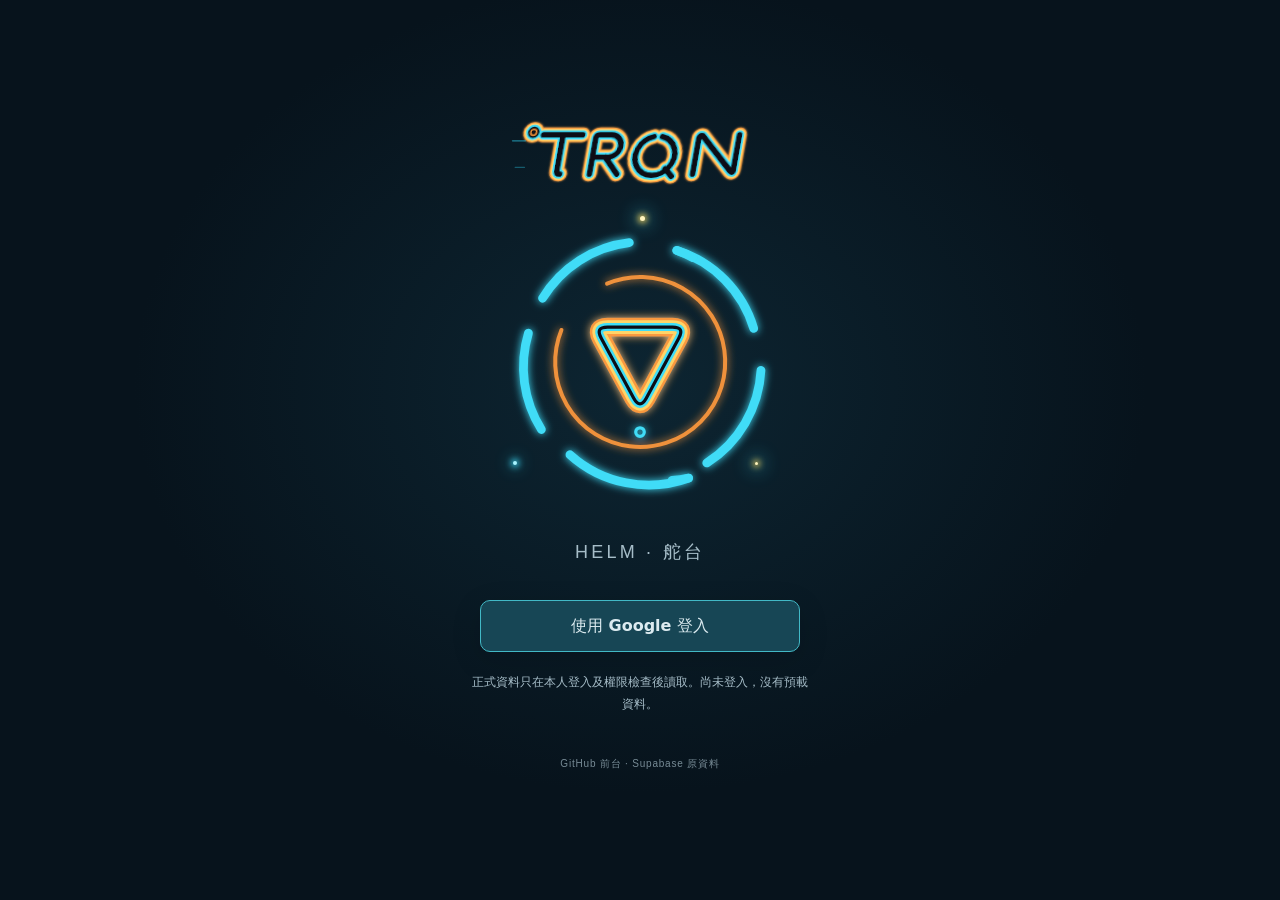
==== commit 94855191: "Set outer logo orbit to counterclockwise" ====
--- a/sb/index.html
+++ b/sb/index.html
@@ -13,8 +13,9 @@
       content="TRQN HELM 舵台，個人任務與專案工作空間。"
     />
     <title>TRQN HELM｜舵台</title>
-    <script type="module" crossorigin src="./1-helm-ui-2012.js"></script>
-    <link rel="stylesheet" crossorigin href="./2-helm-ui-2012.css">
+    <script type="module" crossorigin src="./1-index-DgsjwgOW.js"></script>
+    <link rel="stylesheet" crossorigin href="./2-index-CA7sDZD9.css">
+    <style>.helm-auth-orbit{animation-direction:reverse}</style>
   </head>
   <body>
     <div id="root"></div>
--- a/sb/2-index-CA7sDZD9.css
+++ b/sb/2-index-CA7sDZD9.css
@@ -0,0 +1 @@
+.dashboard-view.dashboard-view{--dashboard-summary-text:#502bf5;--dashboard-other-label-color:#e2e2e2;--dashboard-contribution-1:#f9e1d7;--dashboard-contribution-2:#f6c5b1;--dashboard-contribution-3:#f8aa89;--dashboard-contribution-4:#e98155;scrollbar-width:none;background:0 0;padding:16px 8px 64px}:root[data-theme=dark] .dashboard-view.dashboard-view{--dashboard-summary-text:color-mix(in srgb, var(--accent) 55%, var(--text-primary));--dashboard-other-label-color:#fff3;--dashboard-contribution-1:color-mix(in srgb, #e98155 22%, var(--surface-muted));--dashboard-contribution-2:color-mix(in srgb, #e98155 42%, var(--surface-muted));--dashboard-contribution-3:color-mix(in srgb, #e98155 68%, var(--surface-muted));--dashboard-contribution-4:#e98155}.dashboard-view.dashboard-view::-webkit-scrollbar{display:none}.dashboard-view .dashboard-task-list::-webkit-scrollbar{display:none}.dashboard-view .dashboard-content{width:100%;min-width:0;max-width:1440px;margin-inline:auto;padding-inline:12px}.dashboard-view .dashboard-overview{grid-template-columns:repeat(3,minmax(0,1fr));gap:14px;min-height:160px;margin-bottom:14px;display:grid}.dashboard-view .dashboard-heading{flex-direction:column;grid-column:span 1;justify-content:flex-end;align-items:flex-start;gap:8px;min-width:0;max-width:none;min-height:160px;margin:0;padding:24px 8px 20px;display:flex}.dashboard-view .dashboard-heading h1{color:var(--text-primary);letter-spacing:-.8909px;margin:0;font-size:36px;font-weight:650;line-height:41.4px}.dashboard-view .dashboard-hero-value{align-items:baseline;gap:16px;min-width:0;margin:0;display:flex}.dashboard-view .dashboard-hero-value strong{color:#0000;letter-spacing:-3.43px;-webkit-text-fill-color:transparent;background:linear-gradient(93.9348deg,#5e6ad2 1.6282%,#d767c9 48.065%,#ff7236 77.088%,#f0bf00 98.372%);-webkit-background-clip:text;background-clip:text;flex:none;font-size:66px;font-weight:660;line-height:66px}.dashboard-view .dashboard-hero-value span{min-width:0;color:var(--text-tertiary);text-overflow:ellipsis;white-space:nowrap;padding:0;font-size:12px;font-weight:520;line-height:18px;overflow:hidden}.dashboard-view .dashboard-codex-summary{width:auto;min-width:0;max-width:none;min-height:132px;box-shadow:none;background:0 0;border:0;border-radius:0;grid-column:span 2;align-self:start;align-items:flex-end;gap:10px;margin:28px 0 0;padding:20px 0;display:flex}.dashboard-view .dashboard-codex-mark{object-fit:contain;background:0 0;border:0;border-radius:0;flex:none;width:26px;height:26px;display:block}.dashboard-view .dashboard-summary-bubble{background:linear-gradient(90deg,#5aa3f61a,#625af61a);border:0;border-radius:24px 24px 0;flex:auto;align-items:center;min-width:0;padding:18px 20px;display:flex}.dashboard-view .dashboard-summary-bubble p{color:var(--dashboard-summary-text);letter-spacing:normal;margin:0;font-size:16px;font-weight:520;line-height:1.7}.dashboard-view .dashboard-summary-bubble p.is-typing:after{content:"";vertical-align:-.14em;background:currentColor;border-radius:1px;width:1px;height:1.05em;margin-left:3px;animation:.72s step-end infinite dashboard-summary-caret;display:inline-block}@keyframes dashboard-summary-caret{0%,48%{opacity:1}49%,to{opacity:.16}}.dashboard-view .dashboard-metrics,.dashboard-view .dashboard-progress-panel,.dashboard-view .dashboard-grid{width:100%;max-width:none;margin-inline:0}.dashboard-view .dashboard-metrics{border:.5px solid var(--border);background:var(--surface);height:120px;box-shadow:var(--card-shadow);border-radius:12px;grid-template-columns:repeat(5,minmax(0,1fr));gap:0;margin-bottom:14px;display:grid;overflow:hidden}.dashboard-view .dashboard-analysis-heading{justify-content:space-between;align-items:flex-end;width:100%;height:43px;margin-bottom:14px;padding:16px 8px 0;display:flex}.dashboard-view .dashboard-analysis-heading h2{color:var(--text-primary);letter-spacing:-.8895px;margin:0;font-size:18px;font-weight:620;line-height:27px}.dashboard-view .dashboard-metric{--metric-color:var(--text-tertiary);border:0;border-left:.5px solid var(--border);min-width:0;min-height:0;box-shadow:none;background:0 0;border-radius:0;flex-direction:column;justify-content:flex-start;align-items:stretch;gap:12px;padding:20px 22px;display:flex}.dashboard-view .dashboard-metric:first-child{border-left:0}.dashboard-view .dashboard-metric.tone-progress{--metric-color:var(--status-progress)}.dashboard-view .dashboard-metric.tone-review{--metric-color:var(--status-review)}.dashboard-view .dashboard-metric.tone-blocked,.dashboard-view .dashboard-metric.tone-overdue{--metric-color:var(--status-blocked)}.dashboard-view .dashboard-metric.tone-backlog{--metric-color:var(--priority-high)}.dashboard-view .dashboard-metric-label{color:var(--text-secondary);font-size:12px;font-weight:560;line-height:18px}.dashboard-view .dashboard-metric-value{justify-content:space-between;align-items:flex-end;gap:12px;min-width:0;height:30px;display:flex}.dashboard-view .dashboard-metric-value strong{color:var(--text-primary);letter-spacing:-.9px;font-size:30px;font-weight:630;line-height:30px}.dashboard-view .dashboard-metric-value b{color:var(--metric-color);font-size:11px;font-weight:620;line-height:17px}.dashboard-view .dashboard-metric-meter{background:var(--surface-muted);border-radius:999px;flex:0 0 8px;width:100%;height:8px;display:block;overflow:hidden}.dashboard-view .dashboard-metric-meter i{border-radius:inherit;background:var(--metric-color);height:100%;display:block}.dashboard-view .dashboard-progress-panel{min-height:353px;margin-top:0}.dashboard-view .dashboard-progress-panel>.dashboard-progress-header{align-items:center;height:46px;min-height:46px;padding:12px 19px 12.5px}.dashboard-view .dashboard-progress-title{flex:none;display:flex}.dashboard-view .dashboard-progress-title>span{color:var(--text-primary);font-size:12px;font-weight:600;line-height:18px}.dashboard-view .dashboard-progress-legend{flex-direction:row;flex:auto;justify-content:flex-end;align-items:center;gap:clamp(28px,5vw,72px);padding-left:24px;display:flex}.dashboard-view .dashboard-progress-legend>span{min-width:74px;color:var(--text-secondary);align-items:center;gap:7px;font-size:12px;font-weight:600;line-height:18px;display:flex}.dashboard-view .dashboard-progress-legend i{background:currentColor;border-radius:2px;width:7px;height:7px}.dashboard-view .dashboard-progress-legend strong{color:var(--text-primary);font-size:12px;font-weight:620;line-height:18px}.dashboard-view .dashboard-progress-legend .tone-scope{color:var(--text-quaternary)}.dashboard-view .dashboard-progress-legend .tone-started{color:#6a79ff}.dashboard-view .dashboard-progress-legend .tone-completed{color:#22b889}.dashboard-view .dashboard-progress-body{flex-direction:column;flex:auto;justify-content:center;min-width:0;min-height:0;padding:8px 18px 13px;display:flex;overflow:hidden}.dashboard-view .dashboard-progress-chart{aspect-ratio:426/272;width:100%;height:auto;display:block;overflow:hidden}.dashboard-view .dashboard-progress-baseline{stroke:var(--border);stroke-width:.75px}.dashboard-view .dashboard-progress-completed-area{fill:url(#dashboard-progress-area)}.dashboard-view .dashboard-progress-forecast-area{fill:url(#dashboard-progress-forecast-area)}.dashboard-view .dashboard-progress-line{fill:none;stroke-linecap:round;stroke-linejoin:round;stroke-width:4px}.dashboard-view .dashboard-progress-line.tone-scope{stroke:var(--text-quaternary)}.dashboard-view .dashboard-progress-line.tone-started{stroke:#6a79ff}.dashboard-view .dashboard-progress-line.tone-completed{stroke:#22b889}.dashboard-view .dashboard-progress-projection{fill:none;stroke:#22b889;stroke-dasharray:2 2.6;stroke-linecap:round;stroke-width:1.1px}.dashboard-view .dashboard-progress-delivery-bar{fill:#22b889;opacity:.62}.dashboard-view .dashboard-progress-now-line{stroke:var(--border-strong);stroke-width:.75px}.dashboard-view .dashboard-progress-point{stroke:var(--surface);stroke-width:1.1px}.dashboard-view .dashboard-progress-point.tone-scope{fill:var(--text-quaternary)}.dashboard-view .dashboard-progress-point.tone-started{fill:#6a79ff}.dashboard-view .dashboard-progress-point.tone-completed{fill:#22b889}.dashboard-view .dashboard-progress-hover-line{pointer-events:none;stroke:var(--text-tertiary);stroke-dasharray:4 4;stroke-width:1px}.dashboard-view .dashboard-progress-tooltip{pointer-events:none}.dashboard-view .dashboard-progress-tooltip rect{fill:var(--surface-raised);stroke:var(--border);stroke-width:.75px;filter:drop-shadow(0 4px 10px #00000014)}.dashboard-view .dashboard-progress-tooltip text{fill:var(--text-secondary);font-size:10px;font-weight:520}.dashboard-view .dashboard-progress-tooltip .dashboard-progress-tooltip-date{fill:var(--text-primary);font-size:11px;font-weight:620}.dashboard-view .dashboard-progress-tooltip .dashboard-progress-tooltip-delta{fill:var(--text-tertiary);text-anchor:start}.dashboard-view .dashboard-progress-hitbox{cursor:crosshair;outline:none}.dashboard-view .dashboard-progress-axis-label{fill:var(--text-tertiary);font-size:10px;font-weight:500}.dashboard-view .dashboard-progress-axis-label.is-current{fill:var(--text-secondary);font-weight:600}.dashboard-view .dashboard-grid{grid-template-columns:repeat(3,minmax(0,1fr));gap:14px;display:grid}.dashboard-view .dashboard-panel{border:.5px solid var(--border);background:var(--surface);min-width:0;box-shadow:var(--card-shadow);border-radius:12px;flex-direction:column;display:flex;overflow:hidden}.dashboard-view .dashboard-primary-panel{height:324px;min-height:324px}.dashboard-view .dashboard-secondary-panel{height:254px;min-height:254px}.dashboard-view .dashboard-role-panel{height:259px;min-height:259px}.dashboard-view .dashboard-tertiary-panel{height:356px;min-height:356px}.dashboard-view .dashboard-contribution-panel{grid-column:span 2}.dashboard-view .dashboard-label-panel,.dashboard-view .dashboard-progress-panel{grid-column:auto}.dashboard-view .dashboard-progress-panel{order:1}.dashboard-view .dashboard-label-panel{order:2}.dashboard-view .dashboard-upcoming-panel{order:3}.dashboard-view .dashboard-grid .dashboard-progress-legend{gap:24px;padding-left:0}.dashboard-view .dashboard-grid .dashboard-progress-legend>span{min-width:74px}.dashboard-view .dashboard-panel>header{border-bottom:.5px solid var(--border);justify-content:space-between;align-items:center;gap:12px;width:100%;height:46px;min-height:46px;padding:12px 19px 12.5px;display:flex}.dashboard-view .dashboard-panel>header span{color:var(--text-primary);font-size:12px;font-weight:600;line-height:18px}.dashboard-view .dashboard-panel>header>b{min-width:0;color:var(--text-tertiary);background:0 0;border-radius:0;padding:0;font-size:12px;font-weight:520;line-height:18px}.dashboard-view .dashboard-role-panel>header>b{background:var(--surface-muted);text-align:center;border-radius:999px;min-width:25px;padding:3px 7px;font-size:9px;font-weight:600;line-height:13.5px}.dashboard-view .dashboard-priority-list{grid-template-columns:minmax(0,1fr);gap:18px;padding:20px 19px;display:grid}.dashboard-view .dashboard-priority-row{--priority-color:var(--priority-none);grid-template-columns:86px minmax(80px,1fr) 32px;align-items:center;gap:12px;min-height:17px;display:grid}.dashboard-view .dashboard-priority-row.priority-urgent{--priority-color:var(--priority-urgent)}.dashboard-view .dashboard-priority-row.priority-high{--priority-color:var(--priority-high)}.dashboard-view .dashboard-priority-row.priority-medium{--priority-color:var(--priority-medium)}.dashboard-view .dashboard-priority-row.priority-low{--priority-color:var(--priority-low)}.dashboard-view .dashboard-priority-row.priority-none{--priority-color:var(--priority-none)}.dashboard-view .dashboard-priority-name{min-width:0;color:var(--priority-color);align-items:center;gap:7px;font-size:11px;font-weight:520;line-height:17px;display:flex}.dashboard-view .dashboard-priority-name svg{flex:none;width:13px;height:13px;display:block}.dashboard-view .dashboard-priority-track{background:var(--surface-muted);border-radius:999px;width:100%;height:6px;display:block;overflow:hidden}.dashboard-view .dashboard-priority-track i{border-radius:inherit;background:var(--priority-color);min-width:2px;height:100%;display:block}.dashboard-view .dashboard-priority-row>strong{color:var(--text-secondary);text-align:right;font-size:11px;font-weight:560;line-height:17px}.dashboard-view .dashboard-task-list{scrollbar-width:none;flex:auto;align-content:start;gap:10px;min-width:0;min-height:0;padding:14px;display:grid;overflow:auto}.dashboard-view .dashboard-attention-row,.dashboard-view .dashboard-upcoming-row{border:.5px solid var(--border);background:var(--surface-hover);width:100%;color:inherit;text-align:left;border-radius:10px;align-items:center;gap:8px;padding:12.5px;transition:background .12s;display:grid}.dashboard-view .dashboard-attention-row:hover,.dashboard-view .dashboard-upcoming-row:hover{background:var(--surface-muted)}.dashboard-view .dashboard-attention-row{grid-template-columns:16px minmax(0,1fr) auto;min-height:42px}.dashboard-view .dashboard-attention-mark{place-items:center;width:16px;height:16px;display:grid}.dashboard-view .dashboard-attention-mark i{background:var(--accent);border-radius:50%;width:7px;height:7px}.dashboard-view .dashboard-attention-row strong,.dashboard-view .dashboard-upcoming-row strong{min-width:0;color:var(--text-primary);letter-spacing:.06px;text-overflow:ellipsis;white-space:nowrap;font-size:11px;font-weight:520;line-height:16.5px;overflow:hidden}.dashboard-view .dashboard-attention-row small,.dashboard-view .dashboard-upcoming-row time{color:var(--text-tertiary);letter-spacing:.17px;white-space:nowrap;font-size:9px;font-weight:400;line-height:13.5px}.dashboard-view .dashboard-running-card{border:.5px solid var(--border);background:var(--surface-hover);width:100%;min-width:0;max-width:100%;box-shadow:var(--card-shadow);cursor:pointer;border-radius:12px;flex-direction:column;justify-content:space-between;gap:10px;padding:16px;display:flex}.dashboard-view .dashboard-running-open{min-width:0;color:inherit;text-align:left;background:0 0;border:0;flex-direction:column;gap:3px;padding:0;display:flex}.dashboard-view .dashboard-running-open small{color:var(--text-tertiary);font-size:11px;font-weight:400;line-height:16.5px}.dashboard-view .dashboard-running-open strong{color:var(--text-primary);text-overflow:ellipsis;white-space:nowrap;font-size:13px;font-weight:520;line-height:19.5px;overflow:hidden}.dashboard-view .dashboard-running-footer{justify-content:space-between;align-items:center;gap:10px;min-width:0;display:flex}.dashboard-view .dashboard-running-footer .task-processing{gap:8px;min-width:0}.dashboard-view .dashboard-running-footer .task-processing-label{font-size:11px;line-height:16.5px}.dashboard-view .dashboard-role-body{scrollbar-width:none;flex:auto;min-height:0;padding:19px;overflow:auto}.dashboard-view .dashboard-role-stack{background:var(--surface-muted);border-radius:999px;gap:1px;width:100%;height:8px;display:flex;overflow:hidden}.dashboard-view .dashboard-role-stack i{min-width:2px;height:100%;display:block}.dashboard-view .dashboard-role-stack .tone-0,.dashboard-view .dashboard-role-share.tone-0{--role-color:#5e6ad2}.dashboard-view .dashboard-role-stack .tone-1,.dashboard-view .dashboard-role-share.tone-1{--role-color:#d25e5e}.dashboard-view .dashboard-role-stack .tone-2,.dashboard-view .dashboard-role-share.tone-2{--role-color:#5eccd2}.dashboard-view .dashboard-role-stack .tone-3,.dashboard-view .dashboard-role-share.tone-3{--role-color:#f9ac28}.dashboard-view .dashboard-role-stack .tone-4,.dashboard-view .dashboard-role-share.tone-4{--role-color:#8b8d92}.dashboard-view .dashboard-role-stack i{background:var(--role-color)}.dashboard-view .dashboard-role-list{margin-top:12px;display:grid}.dashboard-view .dashboard-role-row{border-bottom:.5px solid var(--border);grid-template-columns:24px minmax(0,1fr) auto;align-items:center;gap:9px;min-height:50px;display:grid}.dashboard-view .dashboard-role-row:last-child{border-bottom:0}.dashboard-view .dashboard-role-row .actor-avatar{width:24px;height:24px;font-size:9px}.dashboard-view .dashboard-role-copy{flex-direction:column;min-width:0;display:flex}.dashboard-view .dashboard-role-copy strong{color:var(--text-primary);text-overflow:ellipsis;white-space:nowrap;font-size:11px;font-weight:600;line-height:16.5px;overflow:hidden}.dashboard-view .dashboard-role-copy small{color:var(--text-tertiary);font-size:9px;font-weight:400;line-height:13.5px}.dashboard-view .dashboard-role-share{color:var(--role-color);font-size:14px;font-weight:620;line-height:21px}.dashboard-view .dashboard-contribution-body{flex:auto;align-items:center;min-width:0;min-height:0;padding:19px;display:flex}.dashboard-view .dashboard-contribution-chart{--contribution-gap:clamp(1px, .2vw, 3px);width:100%;min-width:0;margin-inline:auto}.dashboard-view .dashboard-contribution-months{gap:var(--contribution-gap);min-width:0;height:15px;color:var(--text-tertiary);grid-template-columns:repeat(52,minmax(0,1fr));margin-left:25px;font-size:8px;line-height:1;display:grid}.dashboard-view .dashboard-contribution-months span{white-space:nowrap}.dashboard-view .dashboard-contribution-main{grid-template-columns:18px minmax(0,1fr);align-items:stretch;gap:7px;min-width:0;display:grid}.dashboard-view .dashboard-contribution-weekdays{color:var(--text-tertiary);grid-template-rows:repeat(7,minmax(0,1fr));font-size:8px;line-height:1;display:grid}.dashboard-view .dashboard-contribution-weekdays span{align-self:center}.dashboard-view .dashboard-contribution-grid{gap:var(--contribution-gap);grid-template-rows:repeat(7,auto);grid-template-columns:repeat(52,minmax(0,1fr));grid-auto-flow:column;min-width:0;display:grid}.dashboard-view .dashboard-contribution-cell{aspect-ratio:1;background:var(--surface-muted);border-radius:2.5px;min-width:0;display:block}.dashboard-view .dashboard-contribution-cell.level-1{background:var(--dashboard-contribution-1)}.dashboard-view .dashboard-contribution-cell.level-2{background:var(--dashboard-contribution-2)}.dashboard-view .dashboard-contribution-cell.level-3{background:var(--dashboard-contribution-3)}.dashboard-view .dashboard-contribution-cell.level-4{background:var(--dashboard-contribution-4)}.dashboard-view .dashboard-contribution-cell.is-future{visibility:hidden}.dashboard-view .dashboard-contribution-legend{height:22px;color:var(--text-tertiary);justify-content:flex-end;align-items:center;gap:4px;font-size:8px;line-height:12px;display:flex}.dashboard-view .dashboard-contribution-legend .dashboard-contribution-cell{flex:none;width:9px;height:9px}.dashboard-view .dashboard-upcoming-row{grid-template-columns:14px minmax(0,1fr) auto;min-height:42px}.dashboard-view .dashboard-upcoming-row img{width:14px;height:14px;display:block}:root[data-theme=dark] .dashboard-view .dashboard-upcoming-row img{filter:invert()}.dashboard-view .dashboard-label-chart{grid-template-columns:max-content max-content minmax(0,1fr);align-content:start;gap:6px 8px;width:calc(100% - 32px);padding:20px;display:grid;overflow:hidden}.dashboard-view .dashboard-label-chart-row{display:contents}.dashboard-view .dashboard-label-chart-row>strong{color:var(--text-secondary);letter-spacing:.06px;white-space:nowrap;justify-self:end;font-size:11px;font-weight:520;line-height:17px}.dashboard-view .dashboard-label-chart-row>span{color:var(--text-tertiary);letter-spacing:.17px;text-align:right;white-space:nowrap;place-self:center start;font-size:9px;font-weight:500;line-height:13.5px}.dashboard-view .dashboard-label-chart-row>span b{font-weight:600}.dashboard-view .dashboard-label-chart-row>i{border-radius:8px;align-self:center;min-width:2px;max-width:100%;height:8px}.dashboard-view .dashboard-empty{min-height:104px;color:var(--text-tertiary);justify-content:center;align-items:center;font-size:9px;display:flex}@media (width<=1000px){.dashboard-view .dashboard-overview,.dashboard-view .dashboard-grid{grid-template-columns:repeat(2,minmax(0,1fr))}.dashboard-view .dashboard-heading,.dashboard-view .dashboard-codex-summary{grid-column:span 1}.dashboard-view .dashboard-metrics{grid-template-columns:repeat(2,minmax(0,1fr));height:auto}.dashboard-view .dashboard-metric{border-top:.5px solid var(--border);border-left:.5px solid var(--border);min-height:120px}.dashboard-view .dashboard-metric:nth-child(-n+2){border-top:0}.dashboard-view .dashboard-metric:nth-child(odd){border-left:0}.dashboard-view .dashboard-contribution-panel{grid-column:span 2}}@media (width<=760px){.dashboard-view.dashboard-view{padding:16px 10px 40px}.dashboard-view .dashboard-overview,.dashboard-view .dashboard-grid{grid-template-columns:minmax(0,1fr)}.dashboard-view .dashboard-heading,.dashboard-view .dashboard-codex-summary,.dashboard-view .dashboard-contribution-panel,.dashboard-view .dashboard-label-panel{grid-column:auto}.dashboard-view .dashboard-heading{min-height:150px}.dashboard-view .dashboard-codex-summary{min-height:0;margin-top:0;padding:0 0 20px}.dashboard-view .dashboard-summary-bubble p{font-size:15px}.dashboard-view .dashboard-primary-panel,.dashboard-view .dashboard-secondary-panel,.dashboard-view .dashboard-tertiary-panel{height:auto;min-height:254px}.dashboard-view .dashboard-label-chart{width:100%}.dashboard-view .dashboard-progress-panel>.dashboard-progress-header{flex-wrap:wrap;height:auto}.dashboard-view .dashboard-progress-legend{flex-basis:100%;order:3;justify-content:flex-start;gap:24px;width:100%;padding:12px 0 0}}@media (width<=520px){.dashboard-view .dashboard-heading h1{font-size:30px}.dashboard-view .dashboard-hero-value strong{font-size:56px;line-height:56px}.dashboard-view .dashboard-metrics{grid-template-columns:minmax(0,1fr)}.dashboard-view .dashboard-metric,.dashboard-view .dashboard-metric:nth-child(-n+2),.dashboard-view .dashboard-metric:nth-child(odd){border-top:.5px solid var(--border);border-left:0}.dashboard-view .dashboard-metric:first-child{border-top:0}.dashboard-view .dashboard-progress-legend{grid-template-columns:repeat(3,minmax(0,1fr));gap:12px;display:grid}.dashboard-view .dashboard-progress-legend>span{min-width:0}}.inline-media-composer.ProseMirror{white-space:pre-wrap;white-space:break-spaces;-webkit-font-variant-ligatures:none;font-variant-ligatures:none;font-feature-settings:"liga" 0;outline:none;position:relative}.inline-media-composer.ProseMirror>:first-child{margin-top:0}.inline-media-composer.ProseMirror>:last-child{margin-bottom:0}.inline-media-composer.ProseMirror h1,.inline-media-composer.ProseMirror h2,.inline-media-composer.ProseMirror h3,.inline-media-composer.ProseMirror h4,.inline-media-composer.ProseMirror h5,.inline-media-composer.ProseMirror h6{margin:18px 0 8px;font-weight:620}.issue-description-composer .inline-media-composer.ProseMirror h1,.inline-media-description.ProseMirror h1{font-size:20px;line-height:28px}.issue-description-composer .inline-media-composer.ProseMirror h2,.inline-media-description.ProseMirror h2{font-size:18px;line-height:26px}.issue-description-composer .inline-media-composer.ProseMirror h3,.inline-media-description.ProseMirror h3{font-size:16px;line-height:24px}.issue-description-composer .inline-media-composer.ProseMirror h4,.issue-description-composer .inline-media-composer.ProseMirror h5,.issue-description-composer .inline-media-composer.ProseMirror h6,.inline-media-description.ProseMirror h4,.inline-media-description.ProseMirror h5,.inline-media-description.ProseMirror h6{font-size:15px;line-height:24px}.comment-inline-media.ProseMirror h1{margin:12px 0 6px;font-size:17px;font-weight:620;line-height:25px}.comment-inline-media.ProseMirror h2{margin:10px 0 6px;font-size:16px;font-weight:600;line-height:24px}.comment-inline-media.ProseMirror h3,.comment-inline-media.ProseMirror h4,.comment-inline-media.ProseMirror h5,.comment-inline-media.ProseMirror h6{margin:8px 0 6px;font-size:15px;font-weight:600;line-height:24px}.issue-description-composer .inline-media-composer.ProseMirror p,.inline-media-description.ProseMirror p{margin:0 0 10px}.comment-inline-media.ProseMirror p{margin:0 0 6px}.inline-media-composer.ProseMirror strong{font-weight:650}.inline-media-composer.ProseMirror .inline-media-attachment .composer-attachment-copy strong{font-weight:520}.inline-media-composer.ProseMirror a{color:var(--accent);text-decoration:none}.inline-media-composer.ProseMirror ul,.inline-media-composer.ProseMirror ol{margin:6px 0 10px;padding-left:24px}.inline-media-composer.ProseMirror blockquote{border-left:2px solid var(--border-strong);color:var(--text-secondary);margin:12px 0;padding:2px 0 2px 13px}.inline-media-composer.ProseMirror blockquote>:last-child{margin-bottom:0}.inline-media-composer.ProseMirror hr{border:0;border-top:var(--border-hairline) solid var(--border);height:0;margin:18px 0}.inline-media-composer.ProseMirror code{background:var(--surface-muted);border-radius:4px;padding:1px 5px;font-family:ui-monospace,SFMono-Regular,Menlo,Monaco,Consolas,monospace;font-size:.9em}.inline-media-composer.ProseMirror pre{border:var(--border-hairline) solid var(--border);background:var(--surface-muted);white-space:pre;border-radius:7px;max-width:100%;margin:12px 0;padding:11px 13px;font-size:13px;line-height:20px;overflow:auto}.inline-media-composer.ProseMirror pre code{font-size:inherit;background:0 0;padding:0}.inline-media-composer.ProseMirror .inline-media-mermaid-editor{margin:12px 0}.inline-media-composer.ProseMirror .inline-media-mermaid-preview .markdown-mermaid{margin:0}.inline-media-composer.ProseMirror .inline-media-mermaid-source{margin:6px 0 0}.inline-media-composer.ProseMirror .inline-media-atom{-webkit-user-select:none;user-select:none;position:relative}.inline-media-composer.ProseMirror img.ProseMirror-separator{border:0!important;margin:0!important;display:inline!important}.inline-media-composer.ProseMirror .inline-media-image-atom,.inline-media-composer.ProseMirror .inline-media-attachment-atom{display:block}.inline-media-composer.ProseMirror .inline-media-video-atom{aspect-ratio:16/9;width:min(640px,100%);margin-bottom:10px}.inline-media-composer.ProseMirror li{position:relative}.inline-media-composer.ProseMirror li+li{margin-top:3px}.issue-description-composer .inline-media-composer.ProseMirror li>p,.comment-inline-media.ProseMirror li>p{margin-bottom:3px}.inline-media-description.ProseMirror li>p{margin-bottom:4px}:is(.inline-media-composer.ProseMirror ul:has(>li.task-list-item),.inline-media-composer.ProseMirror ol:has(>li.task-list-item)){padding-left:2px;list-style:none}.inline-media-composer.ProseMirror li.task-list-item{grid-template-columns:14px minmax(0,1fr);column-gap:7px;list-style:none;display:grid}.inline-media-composer.ProseMirror li.task-list-item>input[type=checkbox]{width:14px;height:14px;accent-color:var(--accent);cursor:pointer;margin:calc(.5lh - 7px) 0 0;padding:0}.inline-media-composer.ProseMirror .inline-media-task-content{min-width:0}.inline-media-composer.ProseMirror .inline-media-task-content>p{margin-bottom:0}.inline-media-composer.ProseMirror p:has(+.inline-media-attachment-atom:not(.inline-media-video-atom)){margin-bottom:0}.inline-media-composer.ProseMirror table{border:var(--border-hairline) solid var(--border);border-spacing:0;border-radius:7px;width:100%;margin:12px 0;overflow:hidden}.inline-media-composer.ProseMirror th,.inline-media-composer.ProseMirror td{border-right:var(--border-hairline) solid var(--border);border-bottom:var(--border-hairline) solid var(--border);text-align:left;vertical-align:top;padding:7px 9px}.inline-media-composer.ProseMirror th{background:var(--surface-muted);font-weight:600}.inline-media-composer.ProseMirror tr>:last-child{border-right:0}.inline-media-composer.ProseMirror tr:last-child>*{border-bottom:0}.inline-media-composer.ProseMirror .inline-media-image{margin:10px 0}.inline-media-composer.ProseMirror.ProseMirror-hideselection ::selection{background:0 0}.inline-media-composer.ProseMirror.ProseMirror-hideselection{caret-color:#0000}.inline-media-composer.ProseMirror .ProseMirror-gapcursor{pointer-events:none;display:none;position:absolute}.inline-media-composer.ProseMirror .ProseMirror-gapcursor:after{content:"";border-top:1px solid;width:20px;animation:1.1s steps(2,start) infinite inline-media-cursor-blink;display:block;position:absolute;top:-2px}.inline-media-composer.ProseMirror .inline-media-video-atom+.ProseMirror-gapcursor:after{border-top:0;border-left:1px solid;width:0;height:18px;top:-9px}.inline-media-composer.ProseMirror .ProseMirror-gapcursor:has(+.inline-media-video-atom):after{border-top:0;border-left:1px solid;width:0;height:18px;top:-9px}.inline-media-composer.ProseMirror.ProseMirror-focused .ProseMirror-gapcursor{display:block}@keyframes inline-media-cursor-blink{to{visibility:hidden}}.project-readme-container{box-sizing:border-box;-webkit-user-select:text;user-select:text;flex:1;min-width:0;min-height:0;padding:32px 40px 80px;overflow:auto}.project-readme-content{box-sizing:border-box;width:min(781px,100%);margin:0 auto;padding:0 14px 34px}.project-readme-loading{min-height:320px;color:var(--text-tertiary);flex-direction:column;flex:1;justify-content:center;align-items:center;gap:12px;font-size:13px;display:flex}.project-readme-spinner{border:2px solid var(--border);border-top-color:var(--accent,#5e6ad2);border-radius:50%;width:24px;height:24px;animation:.8s linear infinite project-readme-spin}@keyframes project-readme-spin{to{transform:rotate(360deg)}}.project-readme-alert{border-radius:6px;align-items:center;gap:8px;margin-bottom:18px;padding:10px 14px;font-size:13px;display:flex}.project-readme-alert.error{color:#dc2626;background:#dc26261a;border:1px solid #dc262633}@font-face{font-family:Inter;font-style:normal;font-weight:300;font-display:swap;src:url(https://fonts.gstatic.com/s/inter/v20/UcCO3FwrK3iLTeHuS_nVMrMxCp50SjIw2boKoduKmMEVuOKfMZg.ttf)format("truetype")}@font-face{font-family:Inter;font-style:normal;font-weight:400;font-display:swap;src:url(https://fonts.gstatic.com/s/inter/v20/UcCO3FwrK3iLTeHuS_nVMrMxCp50SjIw2boKoduKmMEVuLyfMZg.ttf)format("truetype")}@font-face{font-family:Inter;font-style:normal;font-weight:500;font-display:swap;src:url(https://fonts.gstatic.com/s/inter/v20/UcCO3FwrK3iLTeHuS_nVMrMxCp50SjIw2boKoduKmMEVuI6fMZg.ttf)format("truetype")}@font-face{font-family:Inter;font-style:normal;font-weight:600;font-display:swap;src:url(https://fonts.gstatic.com/s/inter/v20/UcCO3FwrK3iLTeHuS_nVMrMxCp50SjIw2boKoduKmMEVuGKYMZg.ttf)format("truetype")}@font-face{font-family:Inter;font-style:normal;font-weight:700;font-display:swap;src:url(https://fonts.gstatic.com/s/inter/v20/UcCO3FwrK3iLTeHuS_nVMrMxCp50SjIw2boKoduKmMEVuFuYMZg.ttf)format("truetype")}@font-face{font-family:Inter;font-style:normal;font-weight:800;font-display:swap;src:url(https://fonts.gstatic.com/s/inter/v20/UcCO3FwrK3iLTeHuS_nVMrMxCp50SjIw2boKoduKmMEVuDyYMZg.ttf)format("truetype")}:root{--dhx-gantt-theme:terrace;--dhx-gantt-font-family:Inter, Helvetica, Arial, sans-serif;--dhx-gantt-font-size:14px;--dhx-gantt-heading-font-size:calc(var(--dhx-gantt-font-size) + 2px);--dhx-gantt-heading-font-weight:600;--dhx-gantt-important-font-size:var(--dhx-gantt-font-size);--dhx-gantt-important-line-height:142%;--dhx-gantt-important-font-weight:500;--dhx-gantt-regular-font-size:var(--dhx-gantt-font-size);--dhx-gantt-regular-font-weight:400;--dhx-gantt-regular-line-height:142%;--dhx-gantt-caption-font-size:calc(var(--dhx-gantt-font-size) - 2px);--dhx-gantt-caption-font-weight:400;--dhx-gantt-caption-line-height:132%;--dhx-gantt-base-colors-white:#fff;--dhx-gantt-base-colors-select:#e0e5f3;--dhx-gantt-base-colors-hover-color:#e0e0e0;--dhx-gantt-base-colors-border-light:#f0f0f0;--dhx-gantt-base-colors-border:#dfe0e1;--dhx-gantt-base-colors-icons:#a1a4a6;--dhx-gantt-base-colors-icons-active:color-mix(in hsl increasing hue, var(--dhx-gantt-base-colors-icons) 100%, #000 12.6%);--dhx-gantt-base-colors-icons-hover:color-mix(in hsl increasing hue, var(--dhx-gantt-base-colors-icons) 100%, #000 28.5%);--dhx-gantt-base-colors-disabled:#e9e9e9;--dhx-gantt-base-colors-readonly:var(--dhx-gantt-base-colors-icons);--dhx-gantt-base-colors-text-light:#555d63;--dhx-gantt-base-colors-text-base:#23272a;--dhx-gantt-base-colors-text-on-fill:#ffffffe6;--dhx-gantt-base-colors-background:#fff;--dhx-gantt-base-colors-background-alt:#f2f2f2;--dhx-gantt-base-colors-primary:#537cfa;--dhx-gantt-base-colors-primary-hover:color-mix(in hsl increasing hue, var(--dhx-gantt-base-colors-primary) 100%, #000 6%);--dhx-gantt-base-colors-primary-active:color-mix(in hsl increasing hue, var(--dhx-gantt-base-colors-primary) 100%, #000 16.6%);--dhx-gantt-base-colors-primary-lighter:color-mix(in hsl increasing hue, var(--dhx-gantt-base-colors-primary) 20%, #0000 100%);--dhx-gantt-base-colors-warning:#fab936;--dhx-gantt-base-colors-error:#e3334e;--dhx-gantt-base-colors-error-hover:color-mix(in hsl increasing hue, var(--dhx-gantt-base-colors-error) 100%, #000 6%);--dhx-gantt-base-colors-error-active:color-mix(in hsl increasing hue, var(--dhx-gantt-base-colors-error) 100%, #000 16.6%);--dhx-gantt-base-colors-error-lighter:color-mix(in hsl increasing hue, var(--dhx-gantt-base-colors-error) 20%, #0000 100%);--dhx-gantt-base-colors-error-text:var(--dhx-gantt-base-colors-text-on-fill);--dhx-gantt-base-colors-success:#1bc297;--dhx-gantt-container-background:var(--dhx-gantt-base-colors-background);--dhx-gantt-container-color:var(--dhx-gantt-base-colors-text-base);--dhx-gantt-offtime-background:var(--dhx-gantt-base-colors-background-alt);--dhx-gantt-scale-background:var(--dhx-gantt-container-background);--dhx-gantt-scale-border-vertical:1px solid var(--dhx-gantt-base-colors-border-light);--dhx-gantt-scale-border-horizontal:1px solid var(--dhx-gantt-base-colors-border);--dhx-gantt-scale-color:var(--dhx-gantt-base-colors-text-light);--dhx-gantt-grid-body-background:transparent;--dhx-gantt-grid-scale-background:var(--dhx-gantt-scale-background);--dhx-gantt-grid-scale-color:var(--dhx-gantt-scale-color);--dhx-gantt-grid-scale-border-vertical:var(--dhx-gantt-scale-border-vertical);--dhx-gantt-timeline-scale-background:var(--dhx-gantt-scale-background);--dhx-gantt-timeline-scale-color:var(--dhx-gantt-scale-color);--dhx-gantt-timeline-scale-border-vertical:var(--dhx-gantt-scale-border-vertical);--dhx-gantt-grid-cell-border:1px solid transparent;--dhx-gantt-grid-row-border:var(--dhx-gantt-scale-border-horizontal);--dhx-gantt-base-transition:.2s ease;--dhx-gantt-box-shadow-s:0px 4px 24px 0px #2c2f3c14;--dhx-gantt-box-shadow-m:0px 4px 24px 0px #2c2f3c5c;--dhx-gantt-box-shadow-l:0px 4px 24px 0px #2c2f3c8f;--dhx-gantt-icon-size:1.5em;--dhx-gantt-base-module:4px;--dhx-gantt-base-padding:4px;--dhx-gantt-border-radius:var(--dhx-gantt-base-module);--dhx-gantt-transition:all .3s;--dhx-gantt-default-border:1px solid var(--dhx-gantt-base-colors-border);--dhx-gantt-header-border:var(--dhx-gantt-default-border);--dhx-gantt-task-blue:var(--dhx-gantt-base-colors-primary);--dhx-gantt-task-green:#20b56d;--dhx-gantt-task-violet:#d071ef;--dhx-gantt-task-yellow:linear-gradient(180deg, #ffb725 0%, #ffbb25 31.25%, #faea27 100%);--dhx-gantt-baseline-background-0:#00b4ff;--dhx-gantt-baseline-background-1:#df6de3;--dhx-gantt-baseline-background-2:#ff957d;--dhx-gantt-baseline-background-3:#25c79d;--dhx-gantt-baseline-background-4:#ff6fb0;--dhx-gantt-baseline-background-5:#ffc470;--dhx-gantt-baseline-background-6:#fde720;--dhx-gantt-baseline-background-7:#47afd0;--dhx-gantt-baseline-background-8:#da9dff;--dhx-gantt-baseline-background-9:#bee964;--dhx-gantt-task-font-size:var(--dhx-gantt-regular-font-size);--dhx-gantt-task-line-height:var(--dhx-gantt-regular-line-height);--dhx-gantt-task-font-weight:var(--dhx-gantt-regular-font-weight);--dhx-gantt-task-background-primary:var(--dhx-gantt-base-colors-primary);--dhx-gantt-task-border-radius:var(--dhx-gantt-border-radius);--dhx-gantt-task-background:var(--dhx-gantt-task-blue);--dhx-gantt-task-border:none;--dhx-gantt-task-color:var(--dhx-gantt-base-colors-text-on-fill);--dhx-gantt-project-color:var(--dhx-gantt-task-color);--dhx-gantt-task-line-text:var(--dhx-gantt-container-color);--dhx-gantt-task-row-border:1px solid var(--dhx-gantt-base-colors-border);--dhx-gantt-task-row-background:var(--dhx-gantt-container-background);--dhx-gantt-task-row-background--odd:var(--dhx-gantt-container-background);--dhx-gantt-task-progress-color:#00000026;--dhx-gantt-project-progress-color:var(--dhx-gantt-task-progress-color);--dhx-gantt-project-background:var(--dhx-gantt-task-green);--dhx-gantt-milestone-background:var(--dhx-gantt-task-violet);--dhx-gantt-task-marker-color:var(--dhx-gantt-task-background);--dhx-gantt-popup-background:var(--dhx-gantt-container-background);--dhx-gantt-popup-color:var(--dhx-gantt-container-color);--dhx-gantt-popup-border:none;--dhx-gantt-popup-border-radius:var(--dhx-gantt-border-radius);--dhx-gantt-tooltip-background:var(--dhx-gantt-base-colors-text-base);--dhx-gantt-tooltip-color:var(--dhx-gantt-container-background);--dhx-gantt-tooltip-border:none;--dhx-gantt-tooltip-border-radius:var(--dhx-gantt-popup-border-radius);--dhx-gantt-link-background:var(--dhx-gantt-base-colors-icons);--dhx-gantt-link-background-hover:var(--dhx-gantt-base-colors-text-light);--dhx-gantt-link-critical-background:var(--dhx-gantt-base-colors-error);--dhx-gantt-link-handle-offset:8px;--dhx-gantt-link-handle-size:10px;--dhx-gantt-link-handle-border:var(--dhx-gantt-base-colors-icons);--dhx-gantt-link-handle-border-hover:var(--dhx-gantt-base-colors-border);--dhx-gantt-link-handle-background:var(--dhx-gantt-base-colors-border);--dhx-gantt-link-handle-background-hover:var(--dhx-gantt-base-colors-text-light);--dhx-gantt-progress-handle-border:var(--dhx-gantt-base-colors-border);--dhx-gantt-progress-handle-background:var(--dhx-gantt-base-colors-icons);--dhx-gantt-progress-handle-background-hover:var(--dhx-gantt-base-colors-icons-hover);--dhx-gantt-control-height:32px;--dhx-gantt-checkbox-height:20px;--dhx-gantt-lightbox_font-family:var(--dhx-gantt-font-family);--dhx-gantt-lightbox-font-size:var(--dhx-gantt-important-font-size);--dhx-gantt-lightbox-font-weight:var(--dhx-gantt-important-font-weight);--dhx-gantt-lightbox-background:var(--dhx-gantt-popup-background);--dhx-gantt-lightbox-border:var(--dhx-gantt-popup-border);--dhx-gantt-lightbox-control-border:var(--dhx-gantt-default-border);--dhx-gantt-lightbox-color:var(--dhx-gantt-popup-color);--dhx-gantt-lightbox-padding:12px;--dhx-gantt-lightbox-title-background:var(--dhx-gantt-base-colors-select);--dhx-gantt-lightbox-title-color:var(--dhx-gantt-lightbox-color);--dhx-gantt-lightbox-title-font-size:var(--dhx-gantt-heading-font-size);--dhx-gantt-lightbox-max-width:622px;--dhx-gantt-lightbox-wide-max-width:738px;--dhx-gantt-lightbox-width:560px;--dhx-gantt-btn-order:row-reverse;--dhx-gantt-btn-background:var(--dhx-gantt-base-colors-primary);--dhx-gantt-btn-color:var(--dhx-gantt-base-colors-text-on-fill);--dhx-gantt-btn-border-color:var(--dhx-gantt-base-colors-primary);--dhx-gantt-btn-color-hover:var(--dhx-gantt-base-colors-text-on-fill);--dhx-gantt-btn-background-hover:var(--dhx-gantt-base-colors-primary-hover);--dhx-gantt-btn-border-hover:var(--dhx-gantt-base-colors-primary-hover);--dhx-gantt-btn-color-active:var(--dhx-gantt-base-colors-text-on-fill);--dhx-gantt-btn-background-active:var(--dhx-gantt-base-colors-primary-active);--dhx-gantt-btn-border-active:var(--dhx-gantt-base-colors-primary-active);--dhx-gantt-btn-background-disabled:var(--dhx-gantt-base-colors-disabled);--dhx-gantt-btn-color-disabled:var(--dhx-gantt-base-colors-icons);--dhx-gantt-btn-border-color-disabled:var(--dhx-gantt-base-colors-disabled);--dhx-gantt-btn-outline-background:transparent;--dhx-gantt-btn-outline-color:var(--dhx-gantt-base-colors-primary);--dhx-gantt-btn-outline-border-color:var(--dhx-gantt-base-colors-primary);--dhx-gantt-btn-outline-background-hover:var(--dhx-gantt-base-colors-primary-lighter);--dhx-gantt-btn-outline-color-hover:var(--dhx-gantt-base-colors-primary-hover);--dhx-gantt-btn-outline-border-hover:var(--dhx-gantt-base-colors-primary-hover);--dhx-gantt-btn-outline-background-active:var(--dhx-gantt-base-colors-primary-active);--dhx-gantt-btn-outline-color-active:var(--dhx-gantt-base-colors-text-on-fill);--dhx-gantt-btn-outline-border-active:var(--dhx-gantt-base-colors-primary-active);--dhx-gantt-btn-outline-background-disabled:transparent;--dhx-gantt-btn-outline-color-disabled:var(--dhx-gantt-base-colors-icons);--dhx-gantt-btn-outline-border-color-disabled:var(--dhx-gantt-base-colors-icons);--dhx-gantt-btn-text-transform:none;--dhx-gantt-info-background:var(--dhx-gantt-popup-background);--dhx-gantt-info-color:var(--dhx-gantt-popup-color);--dhx-gantt-info-border:var(--dhx-gantt-popup-border);--dhx-gantt-info-shadow:var(--dhx-gantt-box-shadow-m);--dhx-gantt-modal-background:var(--dhx-gantt-popup-background);--dhx-gantt-modal-color:var(--dhx-gantt-popup-color);--dhx-gantt-modal-border:var(--dhx-gantt-popup-border);--dhx-gantt-modal-padding:16px;--dhx-gantt-modal-width:320px;--dhx-gantt-modal-border-radius:var(--dhx-gantt-popup-border-radius);--dhx-gantt-undo-delete-background:var(--dhx-gantt-base-colors-text-base);--dhx-gantt-undo-delete-color:var(--dhx-gantt-task-color)}:root[data-gantt-theme=dark]{--dhx-gantt-theme:dark;--dhx-gantt-base-colors-disabled:#3d3d3d;--dhx-gantt-base-colors-text-light:#aaa;--dhx-gantt-base-colors-text-base:#ffffffe6;--dhx-gantt-base-colors-background:#141414;--dhx-gantt-base-colors-background-alt:#383838;--dhx-gantt-base-colors-border:#4b4b4b;--dhx-gantt-base-colors-border-light:#4b4b4b;--dhx-gantt-navline-font-color:var(--dhx-gantt-base-colors-text-base);--dhx-gantt-base-colors-primary:#3b72f8;--dhx-gantt-base-colors-error:#eb284f;--dhx-gantt-base-colors-select:#2a2a2a;--dhx-gantt-base-colors-hover-color:#2a2a2a;--dhx-gantt-base-colors-icons:#aaa;--dhx-gantt-scale-color:var(--dhx-gantt-base-colors-text-light);--dhx-gantt-popup-background:#1b1b1c;--dhx-gantt-popup-border:1px solid #4b4b4b;--dhx-gantt-btn-font-weight:600;--dhx-gantt-undo-delete-background:var(--dhx-gantt-popup-background);--dhx-gantt-link-handle-border:var(--dhx-gantt-base-colors-border);--dhx-gantt-link-handle-background:var(--dhx-gantt-base-colors-background)}:root[data-gantt-theme=meadow]{--dhx-gantt-theme:meadow;--dhx-gantt-font-family:Segoe UI, Arial, san-serif;--dhx-gantt-base-colors-primary:#0288d1;--dhx-gantt-base-colors-select:#ffebbc;--dhx-gantt-task-background:#e1ffd4;--dhx-gantt-base-colors-border:#cecece;--dhx-gantt-task-text-font-size:14px;--dhx-gantt-task-text-font-weight:500;--dhx-gantt-heading-font-size:22px;--dhx-gantt-heading-font-weight:300;--dhx-gantt-caption-font-size:14px;--dhx-gantt-caption-font-weight:400;--dhx-gantt-scale-color:#42464b;--dhx-gantt-container-color:#3f3f3f;--dhx-gantt-border-radius:0;--dhx-gantt-box-shadow-s:0 3px 5px 0 #0000001a;--dhx-gantt-box-shadow-m:0px 4px 24px 0px #2c2f3c5c;--dhx-gantt-box-shadow-l:0px 4px 24px 0px #2c2f3c8f;--dhx-gantt-scale-background:#f4f2ea;--dhx-gantt-task-color:#1e2022;--dhx-gantt-project-background:#c7d8f7;--dhx-gantt-milestone-background:#db7dc5;--dhx-gantt-task-border:1px solid #3588c5;--dhx-gantt-task-progress-color:#a7d991;--dhx-gantt-project-progress-color:#9ab9f1;--dhx-gantt-link-background:#ffb96d;--dhx-gantt-lightbox-title-background:#f4f2ea;--dhx-gantt-popup-background:#fcfaf3;--dhx-gantt-popup-color:var(--dhx-gantt-container-color);--dhx-gantt-popup-border:1px solid #cac8bd}:root[data-gantt-theme=skyblue]{--dhx-gantt-theme:skyblue;--dhx-gantt-font-family:Segoe UI, Arial, san-serif;--dhx-gantt-base-colors-primary:#0288d1;--dhx-gantt-task-background:#eff6fb;--dhx-gantt-base-colors-border:#cecece;--dhx-gantt-task-text-font-size:14px;--dhx-gantt-task-text-font-weight:500;--dhx-gantt-heading-font-size:22px;--dhx-gantt-heading-font-weight:300;--dhx-gantt-caption-font-size:14px;--dhx-gantt-caption-font-weight:400;--dhx-gantt-scale-color:#42464b;--dhx-gantt-border-radius:0;--dhx-gantt-box-shadow-s:0 3px 5px 0 #0000001a;--dhx-gantt-box-shadow-m:0px 4px 24px 0px #2c2f3c5c;--dhx-gantt-box-shadow-l:0px 4px 24px 0px #2c2f3c8f;--dhx-gantt-scale-background:#dfedff;--dhx-gantt-task-color:#1e2022;--dhx-gantt-project-background:#eff6fb;--dhx-gantt-milestone-background:#db7dc5;--dhx-gantt-task-border:1px solid #3588c5;--dhx-gantt-task-progress-color:linear-gradient(0deg, #abcee8 0, #5aa0d3 36%, #bfdaee);--dhx-gantt-link-background:#4a8f43;--dhx-gantt-lightbox-title-background:#eff6fb}:root[data-gantt-theme=skyblue] .gantt_grid_scale,:root[data-gantt-theme=skyblue] .gantt_task_scale,:root[data-gantt-theme=skyblue] .gantt_task_vscroll{background-image:linear-gradient(#e4f0ff,#dfedff,#d5e8ff);box-shadow:inset 0 1px 1px #fff}:root[data-gantt-theme=broadway]{--dhx-gantt-theme:broadway;--dhx-gantt-font-family:Segoe UI, Arial, san-serif;--dhx-gantt-base-colors-primary:#0288d1;--dhx-gantt-base-colors-select:#fff3a1;--dhx-gantt-task-background:#17b2fb;--dhx-gantt-base-colors-border:#cecece;--dhx-gantt-halfhour-border:1px solid #e8e8e8;--dhx-gantt-task-title-font-size:12px;--dhx-gantt-task-text-font-size:14px;--dhx-gantt-task-text-font-weight:500;--dhx-gantt-heading-font-size:22px;--dhx-gantt-heading-font-weight:300;--dhx-gantt-caption-font-size:14px;--dhx-gantt-caption-font-weight:400;--dhx-gantt-scale-color:#767676;--dhx-gantt-border-radius:0;--dhx-gantt-box-shadow-s:0 3px 5px 0 #0000001a;--dhx-gantt-box-shadow-m:0px 4px 24px 0px #2c2f3c5c;--dhx-gantt-box-shadow-l:0px 4px 24px 0px #2c2f3c8f;--dhx-gantt-grid-scale-background:#4f4f4f;--dhx-gantt-grid-scale-border-vertical:1px solid #c1c1c1;--dhx-gantt-grid-scale-color:#e1e1e1;--dhx-gantt-timeline-scale-background:#dbdbdb;--dhx-gantt-timeline-scale-border-vertical:1px solid #ebebeb;--dhx-gantt-timeline-scale-color:#494949;--dhx-gantt-grid-body-background:#dbdbdb;--dhx-gantt-lightbox-title-background:#4f4f4f;--dhx-gantt-lightbox-title-color:#e1e1e1;--dhx-gantt-task-color:#fff;--dhx-gantt-link-background:#ffb96d;--dhx-gantt-project-background:#65c16f;--dhx-gantt-project-progress-color:#46ad51;--dhx-gantt-task-progress-color:#04a4f0;--dhx-gantt-milestone-background:#db7dc5}:root[data-gantt-theme=broadway] .gantt_grid_data{--dhx-gantt-task-row-background:var(--dhx-gantt-grid-body-background);--dhx-gantt-task-row-background--odd:var(--dhx-gantt-grid-body-background)}:root[data-gantt-theme=material]{--dhx-gantt-theme:material;--dhx-gantt-font-family:Roboto, Inter, Helvetica, Arial, sans-serif;--dhx-gantt-base-colors-primary:#448aff;--dhx-gantt-task-background:var(--dhx-gantt-base-colors-primary);--dhx-gantt-project-background:#1de9b6;--dhx-gantt-milestone-background:#ffc107;--dhx-gantt-task-progress-color:#0003;--dhx-gantt-project-color:#0009;--dhx-gantt-base-colors-border:#e0e0e0;--dhx-gantt-task-title-font-size:calc(var(--dhx-gantt-font-size) - 2px);--dhx-gantt-task-text-font-size:var(--dhx-gantt-font-size);--dhx-gantt-task-text-font-weight:500;--dhx-gantt-heading-font-size:20px;--dhx-gantt-caption-font-size:var(--dhx-gantt-font-size);--dhx-gantt-caption-font-weight:500;--dhx-gantt-btn-font-weight:500;--dhx-gantt-heading-font-weight:500;--dhx-gantt-hours-font-size:calc(var(--dhx-gantt-font-size) - 2px);--dhx-gantt-base-colors-text-base:#000000bf;--dhx-gantt-base-transition:.15s ease;--dhx-gantt-header-border:1px solid transparent;--dhx-gantt-scale-color:#0000008a;--dhx-gantt-base-colors-select:#00c7b533;--dhx-gantt-base-colors-hover-color:var(--dhx-gantt-base-colors-select);--dhx-gantt-border-radius:0;--dhx-gantt-task-border-radius:18px;--dhx-gantt-btn-text-transform:uppercase;--dhx-gantt-btn-padding:1px 20px 0;--dhx-gantt-link-handle-size:16px;--dhx-gantt-progress-handle-background:#fff;--dhx-gantt-progress-handle-border:var(--dhx-gantt-base-colors-border);--dhx-gantt-box-shadow-s:0 3px 5px 0 #0000001a;--dhx-gantt-box-shadow-m:0px 4px 24px 0px #2c2f3c5c;--dhx-gantt-box-shadow-l:0px 4px 24px 0px #2c2f3c8f;--dhx-gantt-lightbox-title-background:var(--dhx-gantt-container-background);--dhx-gantt-lightbox-title-color:var(--dhx-gantt-base-colors-text-base);--dhx-gantt-lightbox-title-font-size:calc(var(--dhx-gantt-font-size) + 2px);--dhx-gantt-lightbox-padding:30px;--dhx-gantt-lightbox-width:610px;--dhx-gantt-lightbox-wide-max-width:640px;--dhx-gantt-btn-order:row;--dhx-gantt-btn-outline-border-color:transparent;--dhx-gantt-btn-outline-border-hover:transparent;--dhx-gantt-btn-outline-border-active:transparent;--dhx-gantt-btn-outline-border-color-disabled:transparent}:root[data-gantt-theme=material] .dhx_cal_ltitle{text-transform:uppercase;padding:18px var(--dhx-gantt-lightbox-padding) 8px;border-bottom-color:#0000;font-weight:400}:root[data-gantt-theme=material] .gantt_grid .gantt_grid_scale .gantt_grid_head_cell,:root[data-gantt-theme=material] .gantt_task .gantt_task_scale .gantt_scale_cell{text-transform:uppercase;font-weight:500}:root[data-gantt-theme=material] .dhx_cal_ltitle_controls{--dhx-gantt-base-colors-icons:var(--dhx-gantt-lightbox-title-color)}:root[data-gantt-theme=material] .gantt_cal_lsection{margin-top:12px;margin-bottom:4px}:root[data-gantt-theme=material] .gantt_cal_ltitle{padding:18px var(--dhx-gantt-lightbox-padding);border-bottom-color:#0000}:root[data-gantt-theme=material] .gantt_cal_lcontrols{padding-top:30px;padding-bottom:40px}:root[data-gantt-theme=material] .gantt_add,:root[data-gantt-theme=material] .gantt_grid_head_add{--dhx-gantt-base-colors-icons:#70d0c2;--dhx-gantt-base-colors-icons-active:color-mix(in hsl increasing hue, var(--dhx-gantt-base-colors-icons) 100%, #000 12.6%);--dhx-gantt-base-colors-icons-hover:color-mix(in hsl increasing hue, var(--dhx-gantt-base-colors-icons) 100%, #000 28.5%)}:root[data-gantt-theme=material] .gantt_grid_data .gantt_row,:root[data-gantt-theme=material] .gantt_grid_data .gantt_row.odd{transition:background var(--dhx-gantt-base-transition)}:root[data-gantt-theme=material] .gantt_grid_head_cell{transition:border-color ground var(--dhx-gantt-base-transition);border-right:1px solid #0000}:root[data-gantt-theme=material] .gantt_grid_scale:hover .gantt_grid_head_cell{border-right:var(--dhx-gantt-grid-scale-border-vertical)}:root[data-gantt-theme=material] .gantt_grid_column_resize_wrap .gantt_grid_column_resize{transition:background var(--dhx-gantt-base-transition);background-color:#0000}:root[data-gantt-theme=material] .gantt_grid_column_resize_wrap:hover .gantt_grid_column_resize{background-color:var(--dhx-gantt-base-colors-border)}:root[data-gantt-theme=material] div.gantt_grid_scale:after,:root[data-gantt-theme=material] div.gantt_scale_line:last-child:after{content:"";z-index:1;background-color:#0000;width:100%;height:1px;display:block;position:absolute;box-shadow:0 1px 2px #0003,0 2px 3px #0000001a}:root[data-gantt-theme=material] div.gantt_scale_line:last-child:after{bottom:-1px}:root[data-gantt-theme=material] .gantt_link_control{--dhx-gantt-link-handle-border:var(--dhx-gantt-task-background);--dhx-gantt-link-handle-background:#fff;--dhx-gantt-link-handle-border-hover:var(--dhx-gantt-task-background);--dhx-gantt-link-handle-background-hover:#fff}:root[data-gantt-theme=material] .gantt_task_line.gantt_milestone{--dhx-gantt-task-border-radius:2px;margin-top:-1px}:root[data-gantt-theme=contrast-white]{--dhx-gantt-theme:contrast-white;--dhx-gantt-base-colors-disabled:#c2c2c2;--dhx-gantt-base-colors-text-light:#303030;--dhx-gantt-base-colors-text-base:#303030;--dhx-gantt-base-colors-background:#fff;--dhx-gantt-base-colors-background-alt:#929292;--dhx-gantt-base-colors-border:#4d595b;--dhx-gantt-base-colors-border-light:#4d595b;--dhx-gantt-base-colors-text-on-fill:#ffffffe6;--dhx-gantt-base-colors-primary:#0a47cd;--dhx-gantt-task-background:#0a47cd;--dhx-gantt-task-border:1px solid #0000001a;--dhx-gantt-project-background:#157949;--dhx-gantt-base-colors-warning:#fcba2e;--dhx-gantt-base-colors-success:#77d257;--dhx-gantt-base-colors-error:#d01e11;--dhx-gantt-base-colors-error-text:#141414;--dhx-gantt-btn-color:#fff;--dhx-gantt-btn-color-hover:#fff;--dhx-gantt-btn-color-active:#fff;--dhx-gantt-base-colors-select:#e7e5e5;--dhx-gantt-base-colors-hover-color:#e7e5e5;--dhx-gantt-base-colors-icons:#303030;--dhx-gantt-scale-color:var(--dhx-gantt-base-colors-text-light);--dhx-gantt-popup-background:#fff;--dhx-gantt-popup-border:1px solid #4d595b;--dhx-gantt-font-size:16px;--dhx-gantt-heading-font-size:24px;--dhx-gantt-important-font-size:16px;--dhx-gantt-regular-font-size:16px;--dhx-gantt-caption-font-size:16px;--dhx-gantt-btn-outline-color-hover:#212121;--dhx-gantt-btn-outline-color-active:#fff}:root[data-gantt-theme=contrast-black]{--dhx-gantt-theme:contrast-black;--dhx-gantt-base-colors-disabled:#3d3d3d;--dhx-gantt-base-colors-text-light:#cfcfcf;--dhx-gantt-base-colors-text-base:#fff;--dhx-gantt-base-colors-background:#141414;--dhx-gantt-base-colors-background-alt:#4f4f4f;--dhx-gantt-base-colors-border:#fffc;--dhx-gantt-base-colors-border-light:#fffc;--dhx-gantt-base-colors-text-on-fill:#141414;--dhx-gantt-base-colors-primary:#a395ff;--dhx-gantt-task-background:#a395ff;--dhx-gantt-project-background:#77d257;--dhx-gantt-milestone-background:#fcba2e;--dhx-gantt-task-border:1px solid #0000001a;--dhx-gantt-base-colors-warning:#694e02;--dhx-gantt-base-colors-success:#115700;--dhx-gantt-base-colors-error:#ffa7a0;--dhx-gantt-base-colors-error-text:#141414;--dhx-gantt-base-colors-select:#2a2a2a;--dhx-gantt-base-colors-hover-color:#2a2a2a;--dhx-gantt-base-colors-icons:#aaa;--dhx-gantt-scale-color:var(--dhx-gantt-base-colors-text-light);--dhx-gantt-popup-background:#1b1b1c;--dhx-gantt-undo-delete-background:var(--dhx-gantt-popup-background);--dhx-gantt-undo-delete-color:var(--dhx-gantt-base-colors-text-base);--dhx-gantt-popup-border:1px solid #4b4b4b;--dhx-gantt-font-size:16px;--dhx-gantt-heading-font-size:24px;--dhx-gantt-important-font-size:16px;--dhx-gantt-regular-font-size:16px;--dhx-gantt-caption-font-size:16px;--dhx-gantt-btn-outline-color-hover:var(--dhx-gantt-base-colors-text-light);--dhx-gantt-btn-outline-color-active:var(--dhx-gantt-base-colors-text-light)}.dhx_gantt_button--mixin{background:var(--dhx-gantt-btn-background);color:var(--dhx-gantt-btn-color);border:1px solid var(--dhx-gantt-btn-border-color);border-radius:var(--dhx-gantt-border-radius);height:var(--dhx-gantt-control-height);padding:var(--dhx-gantt-btn-padding,0 20px);box-sizing:border-box;font-weight:500;font-size:var(--dhx-gantt-font-size);font-family:var(--dhx-gantt-font-family);font-weight:var(--dhx-gantt-btn-font-weight,normal);text-transform:var(--dhx-gantt-btn-text-transform);cursor:pointer;--dhx-gantt-icon-size:18px;flex-shrink:0;justify-content:center;align-items:center;gap:4px;line-height:142%;display:flex}.dhx_gantt_button--mixin:hover{background:var(--dhx-gantt-btn-background-hover);color:var(--dhx-gantt-btn-color-hover);border-color:var(--dhx-gantt-btn-border-hover)}.dhx_gantt_button--mixin:active{background:var(--dhx-gantt-btn-background-active);color:var(--dhx-gantt-btn-color-active);border-color:var(--dhx-gantt-btn-border-active)}.dhx_gantt_button--mixin:disabled{background:var(--dhx-gantt-btn-background-disabled);color:var(--dhx-gantt-btn-color-disabled);border-color:var(--dhx-gantt-btn-border-disabled)}.dhx_gantt_button_outline--mixin{--dhx-gantt-icon-size:18px;--dhx-gantt-base-colors-icons:var(--dhx-gantt-btn-color);--dhx-gantt-btn-background:var(--dhx-gantt-btn-outline-background);--dhx-gantt-btn-color:var(--dhx-gantt-btn-outline-color);--dhx-gantt-btn-border-color:var(--dhx-gantt-btn-outline-border-color);--dhx-gantt-btn-background-hover:var(--dhx-gantt-btn-outline-background-hover);--dhx-gantt-btn-color-hover:var(--dhx-gantt-btn-outline-color-hover);--dhx-gantt-btn-border-hover:var(--dhx-gantt-btn-outline-border-hover);--dhx-gantt-btn-background-active:var(--dhx-gantt-btn-outline-background-active);--dhx-gantt-btn-color-active:var(--dhx-gantt-btn-outline-color-active);--dhx-gantt-btn-border-active:var(--dhx-gantt-btn-outline-border-active);--dhx-gantt-btn-background-disabled:var(--dhx-gantt-btn-outline-background-disabled);--dhx-gantt-btn-color-disabled:var(--dhx-gantt-btn-outline-color-disabled);--dhx-gantt-btn-border-color-disabled:var(--dhx-gantt-btn-outline-border-color-disabled)}.dhx_gantt_button_danger--mixin{--dhx-gantt-icon-size:18px;--dhx-gantt-btn-background:var(--dhx-gantt-base-colors-error);--dhx-gantt-btn-color:var(--dhx-gantt-base-colors-error-text);--dhx-gantt-btn-border-color:var(--dhx-gantt-base-colors-error);--dhx-gantt-btn-background-hover:var(--dhx-gantt-base-colors-error-hover);--dhx-gantt-btn-border-hover:var(--dhx-gantt-base-colors-error-hover);--dhx-gantt-btn-background-active:var(--dhx-gantt-base-colors-error-active);--dhx-gantt-btn-border-active:var(--dhx-gantt-base-colors-error-active)}.dhx_gantt_button_danger_outline--mixin{--dhx-gantt-icon-size:18px;--dhx-gantt-base-colors-icons:var(--dhx-gantt-btn-color);--dhx-gantt-btn-background:transparent;--dhx-gantt-btn-color:var(--dhx-gantt-base-colors-error);--dhx-gantt-btn-border-color:var(--dhx-gantt-base-colors-error);--dhx-gantt-btn-background-hover:var(--dhx-gantt-base-colors-error-lighter);--dhx-gantt-btn-color-hover:var(--dhx-gantt-base-colors-error-hover);--dhx-gantt-btn-border-hover:var(--dhx-gantt-base-colors-error-hover);--dhx-gantt-btn-background-active:var(--dhx-gantt-base-colors-error-active);--dhx-gantt-btn-color-active:var(--dhx-gantt-base-colors-error-active);--dhx-gantt-btn-border-active:var(--dhx-gantt-base-colors-error-active);--dhx-gantt-btn-background-disabled:transparent;--dhx-gantt-btn-color-disabled:var(--dhx-gantt-base-colors-icons);--dhx-gantt-btn-border-color-disabled:var(--dhx-gantt-base-colors-icons)}.dhx_gantt_button_danger_link--mixin{--dhx-gantt-icon-size:18px;--dhx-gantt-base-colors-icons:var(--dhx-gantt-base-colors-error);--dhx-gantt-btn-background:transparent;--dhx-gantt-btn-color:var(--dhx-gantt-base-colors-error);--dhx-gantt-btn-border-color:transparent;--dhx-gantt-btn-background-hover:transparent;--dhx-gantt-btn-color-hover:var(--dhx-gantt-base-colors-error-hover);--dhx-gantt-btn-border-hover:transparent;--dhx-gantt-btn-background-active:transparent;--dhx-gantt-btn-color-active:var(--dhx-gantt-base-colors-error-active);--dhx-gantt-btn-border-active:transparent;--dhx-gantt-btn-background-disabled:transparent;--dhx-gantt-btn-color-disabled:var(--dhx-gantt-base-colors-icons);--dhx-gantt-btn-border-color-disabled:transparent;padding:6px 0}.dhx_gantt_button_link--mixin{--dhx-gantt-icon-size:18px;--dhx-gantt-btn-background:transparent;--dhx-gantt-btn-color:var(--dhx-gantt-base-colors-primary);--dhx-gantt-btn-border-color:transparent;--dhx-gantt-btn-background-hover:transparent;--dhx-gantt-btn-color-hover:var(--dhx-gantt-base-colors-primary-hover);--dhx-gantt-btn-border-hover:transparent;--dhx-gantt-btn-background-active:transparent;--dhx-gantt-btn-color-active:var(--dhx-gantt-base-colors-primary-active);--dhx-gantt-btn-border-active:transparent;--dhx-gantt-btn-background-disabled:transparent;--dhx-gantt-btn-color-disabled:var(--dhx-gantt-base-colors-icons);--dhx-gantt-btn-border-color-disabled:transparent;padding:6px 0}.dhx_gantt_button_icon--mixin{--dhx-gantt-icon-size:18px;--dhx-gantt-btn-background:transparent;--dhx-gantt-btn-color:var(--dhx-gantt-base-colors-primary);--dhx-gantt-btn-border-color:transparent;--dhx-gantt-btn-background-hover:transparent;--dhx-gantt-btn-color-hover:var(--dhx-gantt-base-colors-primary-hover);--dhx-gantt-btn-border-hover:transparent;--dhx-gantt-btn-background-active:transparent;--dhx-gantt-btn-color-active:var(--dhx-gantt-base-colors-primary-active);--dhx-gantt-btn-border-active:transparent;--dhx-gantt-btn-background-disabled:transparent;--dhx-gantt-btn-color-disabled:var(--dhx-gantt-base-colors-icons);--dhx-gantt-btn-border-color-disabled:transparent;border-radius:50%;min-width:32px;height:32px;padding:6px 0}.dhx_gantt_button_icon--mixin:hover{--dhx-gantt-base-colors-icons:var(--dhx-gantt-base-colors-icons-hover)}.dhx_gantt_button_icon--mixin:active{--dhx-gantt-base-colors-icons:var(--dhx-gantt-base-colors-icons-active)}.dhx_gantt_button_icon--mixin:disabled{--dhx-gantt-base-colors-icons:var(--dhx-gantt-btn-color-disabled)}.dhx_gantt_btn,.dhx_gantt_btn_danger,.dhx_gantt_btn_outline,.dhx_gantt_btn_danger_outline,.dhx_gantt_btn_danger_link,.gantt_qi_big_icon,.gantt_btn_set{background:var(--dhx-gantt-btn-background);color:var(--dhx-gantt-btn-color);border:1px solid var(--dhx-gantt-btn-border-color);border-radius:var(--dhx-gantt-border-radius);height:var(--dhx-gantt-control-height);padding:var(--dhx-gantt-btn-padding,0 20px);box-sizing:border-box;font-weight:500;font-size:var(--dhx-gantt-font-size);font-family:var(--dhx-gantt-font-family);font-weight:var(--dhx-gantt-btn-font-weight,normal);text-transform:var(--dhx-gantt-btn-text-transform);cursor:pointer;--dhx-gantt-icon-size:18px;flex-shrink:0;justify-content:center;align-items:center;gap:4px;line-height:142%;display:flex}.dhx_gantt_btn:hover,.dhx_gantt_btn_danger:hover,.dhx_gantt_btn_outline:hover,.dhx_gantt_btn_danger_outline:hover,.dhx_gantt_btn_danger_link:hover,.gantt_qi_big_icon:hover,.gantt_btn_set:hover{background:var(--dhx-gantt-btn-background-hover);color:var(--dhx-gantt-btn-color-hover);border-color:var(--dhx-gantt-btn-border-hover)}.dhx_gantt_btn:active,.dhx_gantt_btn_danger:active,.dhx_gantt_btn_outline:active,.dhx_gantt_btn_danger_outline:active,.dhx_gantt_btn_danger_link:active,.gantt_qi_big_icon:active,.gantt_btn_set:active{background:var(--dhx-gantt-btn-background-active);color:var(--dhx-gantt-btn-color-active);border-color:var(--dhx-gantt-btn-border-active)}.dhx_gantt_btn:disabled,.dhx_gantt_btn_danger:disabled,.dhx_gantt_btn_outline:disabled,.dhx_gantt_btn_danger_outline:disabled,.dhx_gantt_btn_danger_link:disabled,.gantt_qi_big_icon:disabled,.gantt_btn_set:disabled{background:var(--dhx-gantt-btn-background-disabled);color:var(--dhx-gantt-btn-color-disabled);border-color:var(--dhx-gantt-btn-border-disabled)}.gantt_popup_button{background:var(--dhx-gantt-btn-background);color:var(--dhx-gantt-btn-color);border:1px solid var(--dhx-gantt-btn-border-color);border-radius:var(--dhx-gantt-border-radius);height:var(--dhx-gantt-control-height);padding:var(--dhx-gantt-btn-padding,0 20px);box-sizing:border-box;font-weight:500;font-size:var(--dhx-gantt-font-size);font-family:var(--dhx-gantt-font-family);font-weight:var(--dhx-gantt-btn-font-weight,normal);text-transform:var(--dhx-gantt-btn-text-transform);cursor:pointer;--dhx-gantt-icon-size:18px;flex-shrink:0;justify-content:center;align-items:center;gap:4px;line-height:142%;display:flex}.gantt_popup_button:hover{background:var(--dhx-gantt-btn-background-hover);color:var(--dhx-gantt-btn-color-hover);border-color:var(--dhx-gantt-btn-border-hover)}.gantt_popup_button:active{background:var(--dhx-gantt-btn-background-active);color:var(--dhx-gantt-btn-color-active);border-color:var(--dhx-gantt-btn-border-active)}.gantt_popup_button:disabled{background:var(--dhx-gantt-btn-background-disabled);color:var(--dhx-gantt-btn-color-disabled);border-color:var(--dhx-gantt-btn-border-disabled)}.gantt_popup_button:not(.gantt_ok_button){--dhx-gantt-icon-size:18px;--dhx-gantt-base-colors-icons:var(--dhx-gantt-btn-color);--dhx-gantt-btn-background:var(--dhx-gantt-btn-outline-background);--dhx-gantt-btn-color:var(--dhx-gantt-btn-outline-color);--dhx-gantt-btn-border-color:var(--dhx-gantt-btn-outline-border-color);--dhx-gantt-btn-background-hover:var(--dhx-gantt-btn-outline-background-hover);--dhx-gantt-btn-color-hover:var(--dhx-gantt-btn-outline-color-hover);--dhx-gantt-btn-border-hover:var(--dhx-gantt-btn-outline-border-hover);--dhx-gantt-btn-background-active:var(--dhx-gantt-btn-outline-background-active);--dhx-gantt-btn-color-active:var(--dhx-gantt-btn-outline-color-active);--dhx-gantt-btn-border-active:var(--dhx-gantt-btn-outline-border-active);--dhx-gantt-btn-background-disabled:var(--dhx-gantt-btn-outline-background-disabled);--dhx-gantt-btn-color-disabled:var(--dhx-gantt-btn-outline-color-disabled);--dhx-gantt-btn-border-color-disabled:var(--dhx-gantt-btn-outline-border-color-disabled)}.gantt_ok_button{--dhx-gantt-icon-size:18px;--dhx-gantt-btn-background:var(--dhx-gantt-base-colors-error);--dhx-gantt-btn-color:var(--dhx-gantt-base-colors-error-text);--dhx-gantt-btn-border-color:var(--dhx-gantt-base-colors-error);--dhx-gantt-btn-background-hover:var(--dhx-gantt-base-colors-error-hover);--dhx-gantt-btn-border-hover:var(--dhx-gantt-base-colors-error-hover);--dhx-gantt-btn-background-active:var(--dhx-gantt-base-colors-error-active);--dhx-gantt-btn-border-active:var(--dhx-gantt-base-colors-error-active)}.dhx_gantt_btn_outline,.dhx_gantt_btn_danger_outline{--dhx-gantt-icon-size:18px;--dhx-gantt-base-colors-icons:var(--dhx-gantt-btn-color);--dhx-gantt-btn-background:var(--dhx-gantt-btn-outline-background);--dhx-gantt-btn-color:var(--dhx-gantt-btn-outline-color);--dhx-gantt-btn-border-color:var(--dhx-gantt-btn-outline-border-color);--dhx-gantt-btn-background-hover:var(--dhx-gantt-btn-outline-background-hover);--dhx-gantt-btn-color-hover:var(--dhx-gantt-btn-outline-color-hover);--dhx-gantt-btn-border-hover:var(--dhx-gantt-btn-outline-border-hover);--dhx-gantt-btn-background-active:var(--dhx-gantt-btn-outline-background-active);--dhx-gantt-btn-color-active:var(--dhx-gantt-btn-outline-color-active);--dhx-gantt-btn-border-active:var(--dhx-gantt-btn-outline-border-active);--dhx-gantt-btn-background-disabled:var(--dhx-gantt-btn-outline-background-disabled);--dhx-gantt-btn-color-disabled:var(--dhx-gantt-btn-outline-color-disabled);--dhx-gantt-btn-border-color-disabled:var(--dhx-gantt-btn-outline-border-color-disabled)}.dhx_gantt_button_danger,.dhx_gantt_button_danger_outline{--dhx-gantt-icon-size:18px;--dhx-gantt-btn-background:var(--dhx-gantt-base-colors-error);--dhx-gantt-btn-color:var(--dhx-gantt-base-colors-error-text);--dhx-gantt-btn-border-color:var(--dhx-gantt-base-colors-error);--dhx-gantt-btn-background-hover:var(--dhx-gantt-base-colors-error-hover);--dhx-gantt-btn-border-hover:var(--dhx-gantt-base-colors-error-hover);--dhx-gantt-btn-background-active:var(--dhx-gantt-base-colors-error-active);--dhx-gantt-btn-border-active:var(--dhx-gantt-base-colors-error-active)}.dhx_gantt_button_link,.gantt_qi_big_icon{--dhx-gantt-icon-size:18px;--dhx-gantt-btn-background:transparent;--dhx-gantt-btn-color:var(--dhx-gantt-base-colors-primary);--dhx-gantt-btn-border-color:transparent;--dhx-gantt-btn-background-hover:transparent;--dhx-gantt-btn-color-hover:var(--dhx-gantt-base-colors-primary-hover);--dhx-gantt-btn-border-hover:transparent;--dhx-gantt-btn-background-active:transparent;--dhx-gantt-btn-color-active:var(--dhx-gantt-base-colors-primary-active);--dhx-gantt-btn-border-active:transparent;--dhx-gantt-btn-background-disabled:transparent;--dhx-gantt-btn-color-disabled:var(--dhx-gantt-base-colors-icons);--dhx-gantt-btn-border-color-disabled:transparent;padding:6px 0}@font-face{font-family:dhx-gantt-icons;src:url([data-uri])format("woff"),url([data-uri])format("woff2")}.dhx_gantt_icon:before{font-variant:normal;text-transform:none;-webkit-font-smoothing:antialiased;-moz-osx-font-smoothing:grayscale;color:var(--dhx-gantt-base-colors-icons);font-style:normal;font-size:var(--dhx-gantt-icon-size,1.5em);justify-content:center;align-items:center;display:flex;font-family:dhx-gantt-icons!important;font-weight:400!important}.dhx_gantt_icon.dhx_gantt_icon_menu_down:before{content:""}.dhx_gantt_icon.dhx_gantt_icon_menu_right:before{content:""}.dhx_gantt_icon.dhx_gantt_icon_rounded_arrow_right:before{content:""}.gantt_container{background:var(--dhx-gantt-container-background);color:var(--dhx-gantt-container-color);font-family:var(--dhx-gantt-font-family);font-size:var(--dhx-gantt-font-size);border:1px solid var(--dhx-gantt-base-colors-border);white-space:nowrap;position:relative;overflow:hidden}.gantt_touch_active{overscroll-behavior:none}.gantt_task_scroll{overflow-x:scroll}.gantt_task,.gantt_grid{vertical-align:top;display:inline-block;position:relative;overflow:hidden}.gantt_grid_scale,.gantt_task_scale{font-family:var(--dhx-gantt-font-family);font-size:var(--dhx-gantt-font-size);border-bottom:var(--dhx-gantt-scale-border-horizontal);box-sizing:border-box}.gantt_grid_scale{background:var(--dhx-gantt-grid-scale-background);color:var(--dhx-gantt-grid-scale-color)}.gantt_task_scale{background:var(--dhx-gantt-timeline-scale-background);color:var(--dhx-gantt-timeline-scale-color)}.gantt_task_vscroll{background:var(--dhx-gantt-container-background)}.gantt_scale_line{box-sizing:border-box;border-top:var(--dhx-gantt-scale-border-horizontal)}.gantt_scale_line:first-child{border-top:none}.gantt_grid_head_cell{vertical-align:top;border-right:var(--dhx-gantt-grid-scale-border-vertical);text-align:center;cursor:default;box-sizing:border-box;height:100%;display:inline-block;position:relative;overflow:hidden}.gantt_scale_line{clear:both}.gantt_grid_data{background:var(--dhx-gantt-grid-body-background);width:100%;position:relative;overflow:hidden}.gantt_row{-webkit-user-select:none;user-select:none;position:relative}.gantt_add,.gantt_grid_head_add{cursor:pointer;opacity:.6;width:100%;height:100%;position:relative}.gantt_add:before,.gantt_grid_head_add:before{font-variant:normal;text-transform:none;-webkit-font-smoothing:antialiased;-moz-osx-font-smoothing:grayscale;color:var(--dhx-gantt-base-colors-icons);font-style:normal;font-size:var(--dhx-gantt-icon-size,1.5em);justify-content:center;align-items:center;display:flex;font-family:dhx-gantt-icons!important;font-weight:400!important}.gantt_grid_head_cell.gantt_grid_head_add{opacity:.6;top:0}.gantt_grid_head_cell.gantt_grid_head_add:hover{opacity:1}.gantt_grid_data .gantt_row:hover,.gantt_grid_data .gantt_row.odd:hover{background-color:var(--dhx-gantt-base-colors-hover-color)}.gantt_grid_data .gantt_row:hover .gantt_add{opacity:1}.gantt_task_row,.gantt_row{border-bottom:var(--dhx-gantt-task-row-border);background:var(--dhx-gantt-task-row-background)}.gantt_row.odd,.gantt_task_row.odd{background:var(--dhx-gantt-task-row-background--odd)}.gantt_row,.gantt_cell,.gantt_task_row,.gantt_task_cell,.gantt_grid_head_cell,.gantt_scale_cell{box-sizing:border-box}.gantt_grid_head_cell,.gantt_scale_cell{line-height:inherit}.gantt_grid_scale .gantt_grid_column_resize_wrap{cursor:col-resize;width:13px;margin-left:-7px;position:absolute}.gantt_grid_column_resize_wrap .gantt_grid_column_resize{background-color:var(--dhx-gantt-base-colors-border);width:1px;height:100%;margin:0 auto}.gantt_task_grid_row_resize_wrap{cursor:row-resize;width:100%;height:13px;margin-top:-7px;position:absolute;left:0}.gantt_task_grid_row_resize_wrap .gantt_task_grid_row_resize{background-color:var(--dhx-gantt-base-colors-border-light);width:100%;height:1px;margin:0 auto;position:relative;top:6px}.gantt_drag_marker{pointer-events:none}.gantt_drag_marker.gantt_grid_resize_area,.gantt_drag_marker.gantt_row_grid_resize_area{background-color:#e7e7e780;width:100%;height:100%}.gantt_drag_marker.gantt_grid_resize_area{border-left:var(--dhx-gantt-scale-border-vertical);border-right:var(--dhx-gantt-scale-border-vertical)}.gantt_drag_marker.gantt_row_grid_resize_area{border-top:var(--dhx-gantt-scale-border-horizontal);border-bottom:var(--dhx-gantt-scale-border-horizontal)}.gantt_row{display:flex}.gantt_row>div{flex-grow:0;flex-shrink:0}.gantt_cell{vertical-align:top;border-right:var(--dhx-gantt-grid-cell-border);white-space:nowrap;height:100%;padding-left:6px;padding-right:6px;overflow:hidden}.gantt_cell_tree{flex-wrap:nowrap;gap:4px;display:flex}.gantt_grid_scale .gantt_last_cell,.gantt_grid_data .gantt_last_cell,.gantt_task .gantt_task_scale .gantt_scale_cell.gantt_last_cell,.gantt_task_bg .gantt_last_cell{border-right-width:0}.gantt_task .gantt_task_scale .gantt_scale_cell.gantt_last_cell{border-right-width:1px}.gantt_task_bg{overflow:hidden}.gantt_scale_cell{white-space:nowrap;border-right:var(--dhx-gantt-grid-scale-border-vertical);text-align:center;height:100%;display:inline-block;position:relative;overflow:hidden}.gantt_task_cell{border-right:var(--dhx-gantt-timeline-scale-border-vertical);height:100%;display:inline-block}.gantt_layout_cell.gantt_ver_scroll{z-index:1;background-color:#0000;width:0;height:1px;position:absolute;right:0;overflow:hidden scroll}.gantt_ver_scroll>div{width:1px;height:1px}.gantt_hor_scroll{clear:both;background-color:#0000;width:100%;height:0;overflow:scroll hidden}.gantt_layout_cell .gantt_hor_scroll{position:absolute}.gantt_hor_scroll>div{width:5000px;height:1px}.gantt_tree_indent,.gantt_tree_icon{flex-grow:0;flex-shrink:0}.gantt_tree_indent{width:15px;height:100%}.gantt_tree_content,.gantt_tree_icon{vertical-align:top}.gantt_tree_icon{background-position:50%;background-repeat:no-repeat;width:28px;height:100%}.gantt_tree_content{white-space:nowrap;text-overflow:ellipsis;width:auto;min-width:0;height:100%;overflow:hidden}.gantt_tree_icon.gantt_open,.gantt_tree_icon.gantt_close{cursor:pointer;width:20px}.gantt_tree_icon.gantt_open:before,.gantt_tree_icon.gantt_close:before{font-variant:normal;text-transform:none;-webkit-font-smoothing:antialiased;-moz-osx-font-smoothing:grayscale;color:var(--dhx-gantt-base-colors-icons);font-style:normal;font-size:var(--dhx-gantt-icon-size,1.5em);justify-content:center;align-items:center;display:flex;font-family:dhx-gantt-icons!important;font-weight:400!important}.gantt_tree_icon.gantt_open:before{content:""}.gantt_tree_icon.gantt_close:before{content:""}.gantt_tree_icon.gantt_blank{width:18px}.gantt_tree_icon.gantt_folder_open,.gantt_tree_icon.gantt_folder_closed,.gantt_tree_icon.gantt_file{display:none}.gantt_grid_head_cell .gantt_sort{width:7px;height:13px;position:absolute;top:0;right:5px}.gantt_grid_head_cell .gantt_sort.gantt_asc:before,.gantt_grid_head_cell .gantt_sort.gantt_desc:before{font-variant:normal;text-transform:none;-webkit-font-smoothing:antialiased;-moz-osx-font-smoothing:grayscale;color:var(--dhx-gantt-base-colors-icons);font-style:normal;font-size:var(--dhx-gantt-icon-size,1.5em);justify-content:center;align-items:center;display:flex;font-family:dhx-gantt-icons!important;font-weight:400!important}.gantt_inserted,.gantt_updated{font-weight:700}.gantt_deleted{text-decoration:line-through}.gantt_invalid{background-color:#ffe0e0}.gantt_error{color:var(--dhx-gantt-base-colors-error)}.gantt_status{opacity:0;background:#9b9b9b1a;padding:5px 10px;transition:opacity .2s;position:absolute;top:1px;right:1px}.gantt_status.gantt_status_visible{opacity:1}#gantt_ajax_dots span{opacity:0;background-repeat:no-repeat;transition:opacity .2s}#gantt_ajax_dots span.gantt_dot_visible{opacity:1}.gantt_column_drag_marker{border:var(--dhx-gantt-grid-scale-border-vertical);opacity:.8;pointer-events:none}.gantt_grid_head_cell_dragged{border:var(--dhx-gantt-grid-scale-border-vertical);opacity:.3}.gantt_grid_target_marker{background-color:var(--dhx-gantt-base-colors-primary);width:2px;height:100%;position:absolute;top:0;transform:translate(-1px)}.gantt_grid_target_marker:before,.gantt_grid_target_marker:after{content:"";border:6px solid #0000;width:0;height:0;display:block;position:absolute;left:-5px}.gantt_grid_target_marker:before{border-top-color:var(--dhx-gantt-base-colors-primary)}.gantt_grid_target_marker:after{border-bottom-color:var(--dhx-gantt-base-colors-primary);bottom:0}.gantt_message_area{z-index:1000;width:320px;position:fixed;right:5px}.gantt-info{min-width:120px;font-family:var(--dhx-gantt-font-family);font-size:var(--dhx-gantt-regular-font-size);font-weight:var(--dhx-gantt-regular-font-weight);line-height:var(--dhx-gantt-regular-line-height);z-index:14;background:var(--dhx-gantt-info-background);color:var(--dhx-gantt-info-color);border:var(--dhx-gantt-info-border);box-shadow:var(--dhx-gantt-info-shadow);margin:5px 5px 10px;padding:12px;transition:all .5s;overflow:hidden}.gantt-info.hidden{border-width:0;height:0;margin:0;padding:0;overflow:hidden}.gantt_modal_box{min-width:300px;width:var(--dhx-gantt-modal-width);background:var(--dhx-gantt-modal-background);box-shadow:var(--dhx-gantt-box-shadow-l);border:var(--dhx-gantt-modal-border);z-index:18;border-radius:var(--dhx-gantt-modal-border-radius);font-family:var(--dhx-gantt-font-family);font-size:var(--dhx-gantt-font-size);color:var(--dhx-gantt-popup-color);line-height:150%;position:fixed;overflow:hidden}.gantt_popup_title{border-top-left-radius:var(--dhx-gantt-modal-border-radius);border-top-right-radius:var(--dhx-gantt-modal-border-radius);text-transform:uppercase;font-weight:var(--dhx-gantt-heading-font-weight);padding:calc(var(--dhx-gantt-modal-padding)/2) var(--dhx-gantt-modal-padding);justify-content:center;align-items:center;display:flex}.gantt_popup_text{padding:var(--dhx-gantt-modal-padding);justify-content:center;align-items:center;display:flex}.gantt_popup_controls{flex-direction:var(--dhx-gantt-btn-order);padding:calc(var(--dhx-gantt-modal-padding)/2) var(--dhx-gantt-modal-padding);align-items:center;gap:12px;display:flex}.gantt-info,.gantt_popup_button,.gantt_button{-webkit-user-select:none;user-select:none;cursor:pointer}.gantt_popup_text{overflow:hidden}div.dhx_modal_cover{opacity:.2;z-index:17;background:#44494e;border:none;width:100%;height:100%;position:fixed;top:0;left:0}.gantt_popup_controls{border-radius:var(--dhx-gantt-border-radius)}.gantt_message_area .gantt-error{--dhx-gantt-info-background:var(--dhx-gantt-base-colors-error);--dhx-gantt-info-color:var(--dhx-gantt-base-colors-text-on-fill)}.gantt_message_area .gantt-warning{--dhx-gantt-info-background:var(--dhx-gantt-base-colors-warning);--dhx-gantt-info-color:var(--dhx-gantt-base-colors-text-on-fill)}.gantt_grid div,.gantt_data_area div{-ms-touch-action:none;-webkit-tap-highlight-color:#0000}.gantt_data_area{-webkit-user-select:none;user-select:none;position:relative;overflow:hidden}.gantt_links_area{position:absolute;top:0;left:0}.gantt_task_content,.gantt_task_progress,.gantt_side_content{line-height:inherit;height:100%;overflow:hidden}.gantt_task_content{font-size:var(--dhx-gantt-task-font-size);color:var(--dhx-gantt-task-color);cursor:pointer;white-space:nowrap;text-align:center;width:100%;padding-top:1px;position:absolute;top:0}.gantt_task_progress{text-align:center;z-index:0;background:var(--dhx-gantt-task-progress-color)}.gantt_task_progress_wrapper{border-radius:inherit;width:100%;height:100%;position:relative;overflow:hidden}.gantt_task_line{border-radius:var(--dhx-gantt-task-border-radius);box-sizing:border-box;background:var(--dhx-gantt-task-background);border:var(--dhx-gantt-task-border);-webkit-user-select:none;user-select:none;position:absolute}.gantt_task_line.gantt_drag_move div{cursor:move}.gantt_touch_move,.gantt_touch_progress,.gantt_touch_resize{transform-origin:50%;transform:scale(1.02,1.1)}.gantt_touch_progress .gantt_task_progress_drag,.gantt_touch_resize .gantt_task_drag{transform-origin:50%;transform:scaleY(1.3)}.gantt_side_content{white-space:nowrap;color:var(--dhx-gantt-base-colors-text-light);font-size:calc(var(--dhx-gantt-task-font-size) - 1px);position:absolute;top:0}.gantt_side_content.gantt_left{padding-right:var(--dhx-gantt-base-padding);right:100%}.gantt_side_content.gantt_right{padding-left:var(--dhx-gantt-base-padding);left:100%}.gantt_side_content.gantt_link_crossing{margin-top:-10px}.gantt_task_link .gantt_line_wrapper,.gantt_link_arrow,.gantt_link_corner{cursor:pointer;position:absolute}.gantt_line_wrapper div{background-color:var(--dhx-gantt-link-background)}.gantt_link_corner{border-color:var(--dhx-gantt-link-background);background-color:#0000;box-sizing:content-box!important}.gantt_task_link:hover{--dhx-gantt-link-background:var(--dhx-gantt-link-background-hover)}.gantt_task_link:hover>div{z-index:1}.gantt_task_link div.gantt_link_arrow{color:var(--dhx-gantt-link-background);line-height:normal}.gantt_task_link div.gantt_link_arrow:before{font-variant:normal;text-transform:none;-webkit-font-smoothing:antialiased;-moz-osx-font-smoothing:grayscale;color:var(--dhx-gantt-base-colors-icons);font-style:normal;font-size:var(--dhx-gantt-icon-size,1.5em);content:"";justify-content:center;align-items:center;display:flex;font-family:dhx-gantt-icons!important;font-weight:400!important}.gantt_link_control{width:calc(var(--dhx-gantt-link-handle-offset) + var(--dhx-gantt-link-handle-size));transition:all var(--dhx-gantt-base-transition);align-items:center;display:flex;position:absolute;top:50%}.gantt_link_control div{cursor:pointer;box-sizing:border-box;border:2px solid var(--dhx-gantt-link-handle-border);height:var(--dhx-gantt-link-handle-size);width:var(--dhx-gantt-link-handle-size);background:var(--dhx-gantt-link-handle-background);border-radius:50%;display:none;position:relative}.gantt_link_control div:hover{--dhx-gantt-link-handle-background:var(--dhx-gantt-link-handle-background-hover);--dhx-gantt-link-handle-border:var(--dhx-gantt-link-handle-border-hover)}.gantt_link_control.task_left{justify-content:flex-start;left:0;transform:translate(-100%,-50%)}.gantt_link_control.task_right{justify-content:flex-end;right:0;transform:translate(100%,-50%)}.gantt_task_line.gantt_link_source .gantt_link_control div,.gantt_task_line.gantt_selected .gantt_link_control div,.gantt_task_line:hover .gantt_link_control div,.gantt_task_line.gantt_drag_move .gantt_link_control div,.gantt_task_line.gantt_drag_resize .gantt_link_control div,.gantt_task_line.gantt_link_source .gantt_task_drag,.gantt_task_line.gantt_selected .gantt_task_drag,.gantt_task_line:hover .gantt_task_drag,.gantt_task_line.gantt_drag_move .gantt_task_drag,.gantt_task_line.gantt_drag_resize .gantt_task_drag{display:block}.gantt_task_line.gantt_selected .gantt_task_progress_drag,.gantt_task_line:hover .gantt_task_progress_drag,.gantt_task_line.gantt_drag_progress .gantt_task_progress_drag{display:flex}.gantt_link_target .gantt_link_control div{display:block}.gantt_link_source,.gantt_link_target{box-shadow:0 0 3px var(--dhx-gantt-base-colors-primary)}.gantt_link_target.link_start_allow,.gantt_link_target.link_finish_allow{box-shadow:0 0 3px var(--dhx-gantt-base-colors-success)}.gantt_link_target.link_start_deny,.gantt_link_target.link_finish_deny{box-shadow:0 0 3px var(--dhx-gantt-base-colors-error)}.gantt_link_from_start .gantt_link_control.task_start_date div,.gantt_link_from_end .gantt_link_control.task_end_date div,.link_start_allow .gantt_link_control.task_start_date div,.link_finish_allow .gantt_link_control.task_end_date div{--dhx-gantt-link-handle-border:var(--dhx-gantt-link-handle-border-hover);--dhx-gantt-link-handle-background:var(--dhx-gantt-base-colors-primary)}.link_start_deny .gantt_link_control.task_start_date div,.link_finish_deny .gantt_link_control.task_end_date div{--dhx-gantt-link-handle-border:var(--dhx-gantt-link-handle-border-hover);--dhx-gantt-link-handle-background:var(--dhx-gantt-base-colors-error)}.gantt_link_arrow_left{transform:rotate(180deg)}.gantt_task_drag,.gantt_task_progress_drag{cursor:ew-resize;display:none;position:absolute}.gantt_task_drag.task_right{cursor:e-resize}.gantt_task_drag.task_left{cursor:w-resize}.gantt_task_drag{z-index:1;width:8px;height:50%;min-height:16px;top:-1px}.gantt_task_progress_drag{z-index:1;align-items:flex-end;height:70%;min-height:12px;bottom:-3px;transform:translate(-50%)}.gantt_task_progress_drag:hover{--dhx-gantt-base-colors-icons:var(--dhx-gantt-base-colors-icons-hover)}.gantt_link_tooltip{background-color:var(--dhx-gantt-popup-background);border-left:1px solid var(--dhx-gantt-base-colors-border);border-top:1px solid var(--dhx-gantt-base-colors-border);font-family:var(--dhx-gantt-font-family);font-size:var(--dhx-gantt-regular-font-size);color:var(--dhx-gantt-popup-color);padding:var(--dhx-gantt-base-padding);line-height:var(--dhx-gantt-regular-line-height);box-shadow:3px 3px 3px #0003}.gantt_link_direction{border:none;border-bottom:2px dashed var(--dhx-gantt-base-colors-primary);transform-origin:0 0;z-index:2;height:0;margin-left:1px;position:absolute}.gantt_grid_data .gantt_row.gantt_selected,.gantt_grid_data .gantt_row.odd.gantt_selected{background-color:var(--dhx-gantt-base-colors-select)}.gantt_row_project{font-weight:500}.gantt_task_row.odd.gantt_selected,.gantt_task_row.gantt_selected{background-color:var(--dhx-gantt-base-colors-select)}.gantt_cal_quick_info.gantt_project,.gantt_task_line.gantt_project{--dhx-gantt-task-color:var(--dhx-gantt-project-color);--dhx-gantt-task-background:var(--dhx-gantt-project-background);--dhx-gantt-task-progress-color:var(--dhx-gantt-project-progress-color)}.gantt_task_line.gantt_project.gantt_task_line_planned{--dhx-gantt-task-background:var(--dhx-gantt-base-colors-text-light)}.gantt_task_line_planned{--dhx-gantt-scheduled-summary-bracket-size:8px}.gantt_task_line_planned:before,.gantt_task_line_planned:after{content:"";border-style:solid;border-color:#0000;width:0;height:0;position:absolute;top:0}.gantt_task_line_planned:before{border-width:var(--dhx-gantt-scheduled-summary-bracket-size) var(--dhx-gantt-scheduled-summary-bracket-size) 0 0;border-right-color:var(--dhx-gantt-task-background);transform:rotate(180deg)}.gantt_task_line_planned:after{border-width:0 var(--dhx-gantt-scheduled-summary-bracket-size) var(--dhx-gantt-scheduled-summary-bracket-size) 0;border-right-color:var(--dhx-gantt-task-background);right:0}.gantt_task_line_actual{opacity:.3;--dhx-gantt-task-border-radius:2px}.gantt_task_line.gantt_project.gantt_project_scheduling_conflict .gantt_task_line_actual{--dhx-gantt-task-background:var(--dhx-gantt-base-colors-error)}.gantt_task_line.gantt_project.gantt_selected{box-shadow:var(--dhx-gantt-box-shadow-s)}.gantt_task_line.gantt_milestone{--dhx-gantt-task-background:var(--dhx-gantt-milestone-background);visibility:hidden;box-sizing:content-box;border:none}.gantt_task_line.gantt_milestone div{visibility:visible}.gantt_task_line.gantt_milestone .gantt_task_content{background:inherit;border:inherit;border-radius:inherit;box-sizing:border-box;border-width:1px;transform:rotate(45deg)}.gantt_critical_task{--dhx-gantt-task-background:var(--dhx-gantt-link-critical-background)}.gantt_critical_task .gantt_task_progress{--dhx-gantt-task-progress:#0006}.gantt_critical_link{--dhx-gantt-link-background:var(--dhx-gantt-link-critical-background)}.gantt_link_arrow{--dhx-gantt-base-colors-icons:var(--dhx-gantt-link-background)}.gantt_row:focus,.gantt_cell:focus,.gantt_btn_set:focus,.gantt_qi_big_icon:focus,.gantt_popup_button:focus,.gantt_grid_head_cell:focus{box-shadow:inset 0 0 1px 1px var(--dhx-gantt-base-colors-primary)}.gantt_split_parent,.gantt_split_subproject{opacity:.1;pointer-events:none}.gantt_rollup_child .gantt_link_control,.gantt_rollup_child:hover .gantt_link_control{display:none}.gantt_unselectable,.gantt_unselectable div{-webkit-user-select:none;user-select:none}.gantt_common_input{background-color:var(--dhx-gantt-lightbox-background);color:var(--dhx-gantt-lightbox-color);border:var(--dhx-gantt-lightbox-control-border);font-size:var(--dhx-gantt-lightbox-font-size);box-sizing:border-box;border-radius:2px;margin-top:0;margin-bottom:0;padding:6px 8px}.gantt_common_input:focus,.gantt_common_input:focus-visible{border-color:var(--dhx-gantt-base-colors-primary);outline:none}.gantt_common_input:disabled{background-color:var(--dhx-gantt-base-colors-disabled);color:var(--dhx-gantt-base-colors-icons)}.gantt_one_line_input{height:var(--dhx-gantt-control-height)}.gantt_cal_cover,.gantt_cal_cover *{box-sizing:border-box}.gantt_cal_light{min-width:var(--dhx-gantt-lightbox-width);width:max-content;max-width:var(--dhx-gantt-lightbox-max-width);-webkit-tap-highlight-color:transparent;background-color:var(--dhx-gantt-lightbox-background);height:auto;color:var(--dhx-gantt-lightbox-color);z-index:15;font-family:var(--dhx-gantt-lightbox_font-family);font-size:var(--dhx-gantt-lightbox-font-size);font-weight:var(--dhx-gantt-lightbox-font-weight);border:var(--dhx-gantt-lightbox-border);border-radius:var(--dhx-gantt-popup-border-radius);margin-top:auto;margin-bottom:auto;line-height:142%;position:absolute}.gantt_cal_light.gantt_cal_light_wide{--dhx-gantt-lightbox-width:var(--dhx-gantt-lightbox-wide-max-width);--dhx-gantt-lightbox-max-width:var(--dhx-gantt-lightbox-wide-max-width)}.gantt_cal_light textarea,.gantt_cal_light input,.gantt_cal_light select{background-color:var(--dhx-gantt-lightbox-background);color:var(--dhx-gantt-lightbox-color);border:var(--dhx-gantt-lightbox-control-border);font-size:var(--dhx-gantt-lightbox-font-size);box-sizing:border-box;border-radius:2px;margin-top:0;margin-bottom:0;padding:6px 8px}.gantt_cal_light textarea:focus,.gantt_cal_light input:focus,.gantt_cal_light select:focus,.gantt_cal_light textarea:focus-visible,.gantt_cal_light input:focus-visible,.gantt_cal_light select:focus-visible{border-color:var(--dhx-gantt-base-colors-primary);outline:none}.gantt_cal_light textarea:disabled,.gantt_cal_light input:disabled,.gantt_cal_light select:disabled{background-color:var(--dhx-gantt-base-colors-disabled);color:var(--dhx-gantt-base-colors-icons)}.gantt_cal_light input,.gantt_cal_light select{height:var(--dhx-gantt-control-height)}.gantt_cal_light input[type=select],.gantt_cal_light input[type=checkbox]{height:var(--dhx-gantt-checkbox-height)}.gantt_cal_light .gantt_time{display:none}.gantt_cal_ltitle{font-size:var(--dhx-gantt-lightbox-title-font-size);font-weight:var(--dhx-gantt-heading-font-weight);background:var(--dhx-gantt-lightbox-title-background);color:var(--dhx-gantt-lightbox-title-color);border-bottom:var(--dhx-gantt-default-border);padding:calc(var(--dhx-gantt-base-padding) * 3) var(--dhx-gantt-lightbox-padding);white-space:nowrap;justify-content:space-between;gap:calc(var(--dhx-gantt-base-padding) * 2);border-top-right-radius:var(--dhx-gantt-popup-border-radius);border-top-left-radius:var(--dhx-gantt-popup-border-radius);flex-direction:row;line-height:142%;display:flex;overflow:hidden}.gantt_cal_ltitle .gantt_mark{display:none}.gantt_cal_ltitle .gantt_cal_ltitle_descr{text-overflow:ellipsis;overflow:hidden}.gantt_cal_ltitle .gantt_cal_ltitle_controls{cursor:pointer;--dhx-gantt-icon-size:18px}.gantt_cal_light_rtl{direction:rtl}.gantt_cal_light_wide.gantt_cal_light_rtl .gantt_custom_button{right:auto;left:calc(var(--dhx-gantt-base-padding) * 2)}.gantt_section_constraint [data-constraint-time-select]{margin-left:20px}.gantt_cal_larea{padding:0 var(--dhx-gantt-lightbox-padding) 4px;gap:calc(var(--dhx-gantt-base-padding) * 2);border:none;height:auto;overflow:hidden}.gantt_cal_cover{z-index:16;background-color:#0000004d;justify-content:center;align-items:center;width:100%;height:100%;display:flex;position:fixed;top:0;left:0;overflow:auto}.gantt_lightbox_time_select{min-width:80px}.gantt_lightbox_day_select{min-width:60px}.gantt_lightbox_month_select{min-width:110px}.gantt_lightbox_year_select{min-width:77px}.gantt_cal_light_full{width:auto}.gantt_cal_light_wide .gantt_cal_larea{flex-direction:column;gap:12px;padding-top:12px;display:flex}.gantt_cal_light_wide .gantt_wrap_section{flex:0;display:flex;position:relative}.gantt_cal_light_wide .gantt_cal_lsection{flex-shrink:0;justify-content:flex-start;align-items:flex-start;width:120px;margin-top:0;margin-bottom:0;padding:4px 8px}.gantt_cal_light_wide .gantt_custom_button{left:auto;right:calc(var(--dhx-gantt-base-padding) * 2);position:absolute}.gantt_cal_light_wide .gantt_cal_ltext{flex:1}.gantt_cal_light_wide .gantt_section_time{justify-content:flex-start}.gantt_cal_light_wide .gantt_fullday{margin-left:unset}.gantt_duration{justify-content:flex-start;align-items:center;gap:4px;display:flex}.gantt_duration .gantt_duration_end_date{color:var(--dhx-gantt-base-colors-text-light);min-width:130px}.gantt_duration .gantt_duration_value,.gantt_duration .gantt_duration_dec,.gantt_duration .gantt_duration_inc{background-color:var(--dhx-gantt-lightbox-background);color:var(--dhx-gantt-lightbox-color);border:var(--dhx-gantt-lightbox-control-border);font-size:var(--dhx-gantt-lightbox-font-size);box-sizing:border-box;text-align:center;border-radius:2px;margin-top:0;margin-bottom:0;padding:6px 8px}.gantt_duration .gantt_duration_value:focus,.gantt_duration .gantt_duration_dec:focus,.gantt_duration .gantt_duration_inc:focus,.gantt_duration .gantt_duration_value:focus-visible,.gantt_duration .gantt_duration_dec:focus-visible,.gantt_duration .gantt_duration_inc:focus-visible{border-color:var(--dhx-gantt-base-colors-primary);outline:none}.gantt_duration .gantt_duration_value:disabled,.gantt_duration .gantt_duration_dec:disabled,.gantt_duration .gantt_duration_inc:disabled{background-color:var(--dhx-gantt-base-colors-disabled);color:var(--dhx-gantt-base-colors-icons)}.gantt_duration_inputs{display:flex}.gantt_duration .gantt_duration_value{border-left-width:0;border-right-width:0;border-radius:0;width:40px;padding:3px 4px}.gantt_duration .gantt_duration_value.gantt_duration_value_formatted{width:70px}.gantt_duration .gantt_duration_dec,.gantt_duration .gantt_duration_inc{width:26px;color:var(--dhx-gantt-base-colors-primary);border-radius:var(--dhx-gantt-border-radius);cursor:pointer;padding:1px 4px;font-size:18px}.gantt_duration .gantt_duration_dec{border-top-right-radius:0;border-bottom-right-radius:0}.gantt_duration .gantt_duration_inc{border-top-left-radius:0;border-bottom-left-radius:0;margin-right:4px}.gantt_resources{height:auto;max-height:150px;overflow-y:auto}.gantt_resource_row{border-bottom:1px solid var(--dhx-gantt-base-colors-border-light);cursor:pointer;padding:10px 0;display:block}.gantt_resource_row input[type=checkbox]:not(:checked),.gantt_resource_row input[type=checkbox]:not(:checked)~div{opacity:.5}.gantt_resource_toggle{vertical-align:middle}.gantt_section_resources{flex-direction:column;width:100%;display:flex;overflow:hidden}.gantt_resources_filter{flex-grow:0;align-items:center;display:flex}.gantt_resources_filter label{align-items:center;gap:2px;display:inline-flex}.gantt_resources_filter .gantt_resources_filter_input{box-sizing:border-box;padding:1px 6px}.gantt_resources_filter .switch_unsetted{vertical-align:middle}.gantt_resource_cell{display:inline-block}.gantt_resource_cell.gantt_resource_cell_checkbox{vertical-align:middle;width:24px;min-width:24px;max-width:24px}.gantt_resource_cell.gantt_resource_cell_label{vertical-align:middle;width:40%;max-width:40%}.gantt_resource_cell.gantt_resource_cell_value{vertical-align:middle;width:30%;max-width:30%}.gantt_resource_cell.gantt_resource_cell_value input,.gantt_resource_cell.gantt_resource_cell_value select{vertical-align:middle;box-sizing:border-box;width:80%;padding:1px 2px}.gantt_resource_cell.gantt_resource_cell_unit{vertical-align:middle;width:10%;max-width:10%}.gantt_resource_early_value{opacity:.8;font-size:.9em}.gantt_cal_lcontrols{flex-direction:var(--dhx-gantt-btn-order);gap:calc(var(--dhx-gantt-base-padding)*2);padding:12px var(--dhx-gantt-lightbox-padding);display:flex}.gantt_cal_lcontrols .gantt_btn_set{gap:var(--dhx-gantt-base-padding);flex-direction:row;display:flex}.gantt_cal_lcontrols .gantt_btn_set.gantt_delete_btn_set{--dhx-gantt-icon-size:18px;--dhx-gantt-base-colors-icons:var(--dhx-gantt-base-colors-error);--dhx-gantt-btn-background:transparent;--dhx-gantt-btn-color:var(--dhx-gantt-base-colors-error);--dhx-gantt-btn-border-color:transparent;--dhx-gantt-btn-background-hover:transparent;--dhx-gantt-btn-color-hover:var(--dhx-gantt-base-colors-error-hover);--dhx-gantt-btn-border-hover:transparent;--dhx-gantt-btn-background-active:transparent;--dhx-gantt-btn-color-active:var(--dhx-gantt-base-colors-error-active);--dhx-gantt-btn-border-active:transparent;--dhx-gantt-btn-background-disabled:transparent;--dhx-gantt-btn-color-disabled:var(--dhx-gantt-base-colors-icons);--dhx-gantt-btn-border-color-disabled:transparent;padding:6px 0}.gantt_cal_lcontrols .gantt_btn_set:not(.gantt_save_btn_set,.gantt_delete_btn_set){--dhx-gantt-icon-size:18px;--dhx-gantt-base-colors-icons:var(--dhx-gantt-btn-color);--dhx-gantt-btn-background:var(--dhx-gantt-btn-outline-background);--dhx-gantt-btn-color:var(--dhx-gantt-btn-outline-color);--dhx-gantt-btn-border-color:var(--dhx-gantt-btn-outline-border-color);--dhx-gantt-btn-background-hover:var(--dhx-gantt-btn-outline-background-hover);--dhx-gantt-btn-color-hover:var(--dhx-gantt-btn-outline-color-hover);--dhx-gantt-btn-border-hover:var(--dhx-gantt-btn-outline-border-hover);--dhx-gantt-btn-background-active:var(--dhx-gantt-btn-outline-background-active);--dhx-gantt-btn-color-active:var(--dhx-gantt-btn-outline-color-active);--dhx-gantt-btn-border-active:var(--dhx-gantt-btn-outline-border-active);--dhx-gantt-btn-background-disabled:var(--dhx-gantt-btn-outline-background-disabled);--dhx-gantt-btn-color-disabled:var(--dhx-gantt-btn-outline-color-disabled);--dhx-gantt-btn-border-color-disabled:var(--dhx-gantt-btn-outline-border-color-disabled)}.gantt_cal_lcontrols .gantt_btn_set .gantt_btn_inner{display:none}.gantt_cal_lcontrols .gantt_btn_set .gantt_delete_btn:before{font-variant:normal;text-transform:none;-webkit-font-smoothing:antialiased;-moz-osx-font-smoothing:grayscale;color:var(--dhx-gantt-base-colors-icons);font-style:normal;font-size:var(--dhx-gantt-icon-size,1.5em);justify-content:center;align-items:center;display:flex;font-family:dhx-gantt-icons!important;font-weight:400!important}.gantt_cal_lcontrols .gantt_cal_lcontrols_push_right{margin-left:auto}.gantt_cal_ltext textarea{resize:none;width:100%;height:100%;font-family:var(--dhx-gantt-lightbox_font-family);font-size:var(--dhx-gantt-lightbox-font-size);font-weight:var(--dhx-gantt-lightbox-font-weight);line-height:142%}.gantt_section_time_spacer,.gantt_lightbox_minical_spacer{visibility:hidden;flex-basis:100%;height:0}.gantt_section_time{--dhx-gantt-lightbox-time-font-size:var(--dhx-gantt-important-font-size);--dhx-gantt-lightbox-time-font-weight:var(--dhx-gantt-important-font-weight);font-size:var(--dhx-gantt-lightbox-time-font-size);font-weight:var(--dhx-gantt-lightbox-time-font-weight);align-items:center;gap:calc(var(--dhx-gantt-base-padding) * 2);row-gap:var(--dhx-gantt-base-padding);flex-wrap:wrap;line-height:142%;display:flex}.gantt_section_time .gantt_section_time_icon{width:calc(var(--dhx-gantt-base-module) * 2);height:calc(var(--dhx-gantt-base-module) * 2);background:var(--dhx-gantt-base-colors-primary);border-radius:2px}.gantt_section_duration{gap:16px}.gantt_fullday{margin-left:auto}.gantt_cal_light_rtl .gantt_fullday{margin-left:unset;margin-right:auto}.gantt_cal_lsection label{font-weight:var(--dhx-gantt-heading-font-weight);align-items:center;gap:4px;width:100%;display:flex}.gantt_cal_lsection{margin-top:12px;margin-bottom:4px;display:flex}.gantt_cal_lsection .gantt_custom_button{background:var(--dhx-gantt-btn-background);color:var(--dhx-gantt-btn-color);border:1px solid var(--dhx-gantt-btn-border-color);border-radius:var(--dhx-gantt-border-radius);height:var(--dhx-gantt-control-height);padding:var(--dhx-gantt-btn-padding,0 20px);box-sizing:border-box;font-weight:500;font-size:var(--dhx-gantt-font-size);font-family:var(--dhx-gantt-font-family);font-weight:var(--dhx-gantt-btn-font-weight,normal);text-transform:var(--dhx-gantt-btn-text-transform);cursor:pointer;--dhx-gantt-icon-size:18px;--dhx-gantt-base-colors-icons:var(--dhx-gantt-btn-color);--dhx-gantt-btn-background:var(--dhx-gantt-btn-outline-background);--dhx-gantt-btn-color:var(--dhx-gantt-btn-outline-color);--dhx-gantt-btn-border-color:var(--dhx-gantt-btn-outline-border-color);--dhx-gantt-btn-background-hover:var(--dhx-gantt-btn-outline-background-hover);--dhx-gantt-btn-color-hover:var(--dhx-gantt-btn-outline-color-hover);--dhx-gantt-btn-border-hover:var(--dhx-gantt-btn-outline-border-hover);--dhx-gantt-btn-background-active:var(--dhx-gantt-btn-outline-background-active);--dhx-gantt-btn-color-active:var(--dhx-gantt-btn-outline-color-active);--dhx-gantt-btn-border-active:var(--dhx-gantt-btn-outline-border-active);--dhx-gantt-btn-background-disabled:var(--dhx-gantt-btn-outline-background-disabled);--dhx-gantt-btn-color-disabled:var(--dhx-gantt-btn-outline-color-disabled);--dhx-gantt-btn-border-color-disabled:var(--dhx-gantt-btn-outline-border-color-disabled);margin-left:auto;margin-right:unset;flex-shrink:0;order:1;justify-content:center;align-items:center;gap:4px;line-height:142%;display:flex}.gantt_cal_lsection .gantt_custom_button:hover{background:var(--dhx-gantt-btn-background-hover);color:var(--dhx-gantt-btn-color-hover);border-color:var(--dhx-gantt-btn-border-hover)}.gantt_cal_lsection .gantt_custom_button:active{background:var(--dhx-gantt-btn-background-active);color:var(--dhx-gantt-btn-color-active);border-color:var(--dhx-gantt-btn-border-active)}.gantt_cal_lsection .gantt_custom_button:disabled{background:var(--dhx-gantt-btn-background-disabled);color:var(--dhx-gantt-btn-color-disabled);border-color:var(--dhx-gantt-btn-border-disabled)}.gantt_cal_light_rtl .gantt_custom_button{margin-left:unset;margin-right:auto}.gantt_cal_checkbox{gap:var(--dhx-gantt-base-padding);display:flex}.gantt_cal_wide_checkbox{padding:4px 0}.gantt_cal_radio input{margin:var(--dhx-gantt-base-padding)}.gantt_cal_radio_item{gap:var(--dhx-gantt-base-padding);align-items:center;display:flex}.gantt_cal_radio{gap:4px;display:flex}.gantt_cal_radio_vertical{--dhx-gantt-control-height:20px;flex-direction:column;overflow:auto}.gantt_cal_lcheckbox,.gantt_cal_lradio{flex-wrap:wrap;gap:8px;display:flex}.gantt_cal_lcheckbox label,.gantt_cal_lradio label{align-items:center;gap:4px;display:flex}.gantt_cal_template{padding-top:4px;padding-bottom:4px;position:relative}.gantt_cal_light .gantt_readonly{color:var(--dhx-gantt-base-colors-readonly)}.gantt_resource_selector_filter_wrapper{margin:8px 0}.gantt_resource_selector_filter_wrapper .gantt_resources_filter_input{color:var(--dhx-gantt-base-colors-text-light);box-sizing:border-box;border:1px solid #e2e3e4;border-radius:2px;height:28px;padding:6px 4px 6px 36px}.gantt_resource_selector_filter_wrapper .gantt_custom_button{background:var(--dhx-gantt-btn-background);color:var(--dhx-gantt-btn-color);border:1px solid var(--dhx-gantt-btn-border-color);border-radius:var(--dhx-gantt-border-radius);height:var(--dhx-gantt-control-height);padding:var(--dhx-gantt-btn-padding,0 20px);box-sizing:border-box;font-weight:500;font-size:var(--dhx-gantt-font-size);font-family:var(--dhx-gantt-font-family);font-weight:var(--dhx-gantt-btn-font-weight,normal);text-transform:var(--dhx-gantt-btn-text-transform);cursor:pointer;--dhx-gantt-icon-size:18px;--dhx-gantt-base-colors-icons:var(--dhx-gantt-btn-color);--dhx-gantt-btn-background:var(--dhx-gantt-btn-outline-background);--dhx-gantt-btn-color:var(--dhx-gantt-btn-outline-color);--dhx-gantt-btn-border-color:var(--dhx-gantt-btn-outline-border-color);--dhx-gantt-btn-background-hover:var(--dhx-gantt-btn-outline-background-hover);--dhx-gantt-btn-color-hover:var(--dhx-gantt-btn-outline-color-hover);--dhx-gantt-btn-border-hover:var(--dhx-gantt-btn-outline-border-hover);--dhx-gantt-btn-background-active:var(--dhx-gantt-btn-outline-background-active);--dhx-gantt-btn-color-active:var(--dhx-gantt-btn-outline-color-active);--dhx-gantt-btn-border-active:var(--dhx-gantt-btn-outline-border-active);--dhx-gantt-btn-background-disabled:var(--dhx-gantt-btn-outline-background-disabled);--dhx-gantt-btn-color-disabled:var(--dhx-gantt-btn-outline-color-disabled);--dhx-gantt-btn-border-color-disabled:var(--dhx-gantt-btn-outline-border-color-disabled);margin-left:auto;margin-right:unset;flex-shrink:0;order:1;justify-content:center;align-items:center;gap:4px;line-height:142%;display:flex}.gantt_resource_selector_filter_wrapper .gantt_custom_button:hover{background:var(--dhx-gantt-btn-background-hover);color:var(--dhx-gantt-btn-color-hover);border-color:var(--dhx-gantt-btn-border-hover)}.gantt_resource_selector_filter_wrapper .gantt_custom_button:active{background:var(--dhx-gantt-btn-background-active);color:var(--dhx-gantt-btn-color-active);border-color:var(--dhx-gantt-btn-border-active)}.gantt_resource_selector_filter_wrapper .gantt_custom_button:disabled{background:var(--dhx-gantt-btn-background-disabled);color:var(--dhx-gantt-btn-color-disabled);border-color:var(--dhx-gantt-btn-border-disabled)}.gantt_cal_light_wide .gantt_resource_selector_filter_wrapper{margin-bottom:12px;padding:0}.gantt_custom_button.gantt_add_resources{border:0;padding:0 4px}.gantt_custom_button.gantt_add_resources .gantt_add{opacity:1;width:20px;height:20px}.gantt_resource_selector_grid{color:var(--dhx-gantt-base-colors-text-light)}.gantt_resource_selector_grid .gantt_grid{color:var(--dhx-gantt-base-colors-text-base);border:1px solid #e2e3e4;border-bottom:0;max-height:182px}.gantt_resource_selector_grid .gantt_grid_data{max-height:146px;font-weight:400;overflow-y:auto}.gantt_resource_selector_grid .gantt_grid_scale{background:var(--dhx-gantt-base-colors-background-alt)}.gantt_cal_quick_info{--dhx-gantt-quick-info-font-size:var(--dhx-gantt-font-size);z-index:8;font-size:var(--dhx-gantt-quick-info-font-size);background:var(--dhx-gantt-popup-background);color:var(--dhx-gantt-popup-color);border:var(--dhx-gantt-popup-border);padding:calc(var(--dhx-gantt-base-padding)*2) calc(var(--dhx-gantt-base-padding)*3);border-radius:var(--dhx-gantt-border-radius);width:300px;box-shadow:var(--dhx-gantt-box-shadow-s);flex-direction:column;transition:left .5s,right .5s;display:flex;position:absolute}.gantt_cal_qi_tcontrols{justify-content:flex-end;height:8px;display:flex}.gantt_cal_qi_tcontrols .gantt_cal_qi_close_btn{--dhx-gantt-icon-size:18px;--dhx-gantt-btn-background:transparent;--dhx-gantt-btn-color:var(--dhx-gantt-base-colors-primary);--dhx-gantt-btn-border-color:transparent;--dhx-gantt-btn-background-hover:transparent;--dhx-gantt-btn-color-hover:var(--dhx-gantt-base-colors-primary-hover);--dhx-gantt-btn-border-hover:transparent;--dhx-gantt-btn-background-active:transparent;--dhx-gantt-btn-color-active:var(--dhx-gantt-base-colors-primary-active);--dhx-gantt-btn-border-active:transparent;--dhx-gantt-btn-background-disabled:transparent;--dhx-gantt-btn-color-disabled:var(--dhx-gantt-base-colors-icons);--dhx-gantt-btn-border-color-disabled:transparent;min-width:32px;height:32px;width:unset;min-width:unset;cursor:pointer;z-index:1;border-radius:50%;height:20px;padding:2px;font-size:18px;position:relative}.gantt_cal_qi_tcontrols .gantt_cal_qi_close_btn:hover{--dhx-gantt-base-colors-icons:var(--dhx-gantt-base-colors-icons-hover)}.gantt_cal_qi_tcontrols .gantt_cal_qi_close_btn:active{--dhx-gantt-base-colors-icons:var(--dhx-gantt-base-colors-icons-active)}.gantt_cal_qi_tcontrols .gantt_cal_qi_close_btn:disabled{--dhx-gantt-base-colors-icons:var(--dhx-gantt-btn-color-disabled)}.gantt_cal_qi_title,.gantt_cal_qi_controls,.gantt_cal_qi_content{padding:0 calc(var(--dhx-gantt-base-padding) * 3)}.gantt_cal_qi_title{flex-direction:column;gap:12px;padding-right:14px;display:flex}.gantt_cal_qi_tcontent{font-size:var(--dhx-gantt-heading-font-size);font-weight:var(--dhx-gantt-heading-font-weight);text-overflow:ellipsis;white-space:nowrap;flex-direction:row;flex-grow:0;justify-content:flex-start;align-items:center;gap:8px;line-height:150%;display:flex;position:relative;overflow:hidden}.gantt_cal_qi_tcontent>span{text-overflow:ellipsis;overflow:hidden}.gantt_cal_qi_tcontent:before{display:var(--dhx-gantt-quick-info-dot-display,block);content:"";background:var(--dhx-gantt-task-background);border-radius:2px;flex-shrink:0;width:8px;height:8px}.gantt_cal_qi_tdate{font-size:var(--dhx-gantt-important-font-size);font-weight:var(--dhx-gantt-important-font-weight);line-height:var(--dhx-gantt-important-line-height)}.gantt_cal_qi_content{white-space:normal;padding-top:16px;padding-bottom:8px}.gantt_cal_qi_controls{color:var(--dhx-gantt-base-colors-primary);flex-direction:row;justify-content:flex-start;align-items:center;gap:12px;padding-top:8px;display:flex}.gantt_cal_qi_controls>div:first-child{margin-left:-3px}.gantt_menu_icon{--dhx-gantt-base-colors-icons:var(--dhx-gantt-btn-color);justify-content:center;align-items:center;width:20px;height:20px;display:flex}.gantt_cal_quick_info.gantt_qi_hidden{display:none}.gantt_tooltip{z-index:50;white-space:nowrap;box-shadow:var(--dhx-gantt-box-shadow-m);background:var(--dhx-gantt-tooltip-background);color:var(--dhx-gantt-tooltip-color);border:var(--dhx-gantt-tooltip-border);font-family:var(--dhx-gantt-font-family);font-size:var(--dhx-gantt-regular-font-size);line-height:var(--dhx-gantt-regular-line-height);font-weight:var(--dhx-gantt-regular-font-weight);border-radius:var(--dhx-gantt-tooltip-border-radius);flex-direction:column;align-items:flex-start;gap:4px;padding:8px 30px 8px 8px;display:flex;position:absolute}.gantt_resource_marker{text-align:center;font-size:var(--dhx-gantt-font-size);color:#fff;position:absolute}.gantt_resource_marker_ok{background:var(--dhx-gantt-base-colors-success)}.gantt_resource_marker_overtime{background:var(--dhx-gantt-base-colors-error)}.gantt_histogram_label{z-index:1;width:100%;height:100%;font-weight:700;font-size:var(--dhx-gantt-font-size);position:absolute}.gantt_histogram_fill{background-color:#537cfa4d;background-color:color-mix(in srgb,var(--dhx-gantt-base-colors-primary),transparent 60%);width:100%;position:absolute;bottom:0}.gantt_histogram_hor_bar{background:var(--dhx-gantt-base-colors-primary);height:1px;margin-top:-1px;margin-left:-1px;position:absolute}.gantt_histogram_vert_bar{background:var(--dhx-gantt-base-colors-primary);width:1px;margin-left:-1px;position:absolute}.gantt_histogram_cell{text-align:center;font-size:var(--dhx-gantt-font-size);position:absolute}.gantt_marker{text-align:center;background-color:var(--dhx-gantt-base-colors-error);width:1px;height:100%;position:absolute;top:0}.gantt_marker .gantt_marker_content{background:inherit;color:var(--dhx-gantt-base-colors-white);font-size:var(--dhx-gantt-caption-font-size);line-height:var(--dhx-gantt-caption-line-height);font-weight:var(--dhx-gantt-caption-line-weight);padding:2px;position:absolute}.gantt_marker_area{position:absolute;top:0;left:0}.gantt_grid_editor_placeholder{position:absolute}.gantt_grid_editor_placeholder>div,.gantt_grid_editor_placeholder input,.gantt_grid_editor_placeholder select{box-sizing:border-box;width:100%;height:100%}.gantt_row_placeholder div{opacity:.5}.gantt_row_placeholder .gantt_file,.gantt_row_placeholder .gantt_add{display:none}.gantt_drag_marker.gantt_grid_dnd_marker{background-color:#0000;transition:all .1s}.gantt_grid_dnd_marker_line{background-color:var(--dhx-gantt-base-colors-primary);width:100%;height:4px}.gantt_grid_dnd_marker_line:before{background:var(--dhx-gantt-base-colors-white);box-sizing:border-box;border:3px solid var(--dhx-gantt-base-colors-primary);content:"";pointer-events:none;border-radius:6px;width:12px;height:12px;margin-top:-4px;margin-left:-11px;line-height:1px;display:block;position:absolute}.gantt_grid_dnd_marker_folder{pointer-events:none;box-sizing:border-box;width:100%;height:100%;box-shadow:0 0 0 2px var(--dhx-gantt-base-colors-primary) inset;background:0 0;position:absolute}.gantt_overlay_area{height:inherit;width:inherit;display:none;position:absolute;top:0;left:0}.gantt_overlay{height:inherit;width:inherit;position:absolute;top:0;left:0}.gantt_click_drag_rect{outline:1px solid var(--dhx-gantt-base-colors-primary);background-color:var(--dhx-gantt-base-colors-primary-lighter);position:absolute;top:0;left:0}.gantt_timeline_move_available,.gantt_timeline_move_available *{cursor:move}.gantt_constraint_marker{pointer-events:none;--dhx-gantt-base-colors-icons:var(--dhx-gantt-base-colors-text-light);position:absolute}.gantt_constraint_marker.gantt_constraint_marker_snlt,.gantt_constraint_marker.gantt_constraint_marker_fnlt,.gantt_constraint_marker.gantt_constraint_marker_mfo{transform:rotate(180deg)}.gantt_constraint_marker svg{max-width:100%;max-height:100%;display:block}.gantt_rtl .gantt_constraint_marker.gantt_constraint_marker_snlt,.gantt_rtl .gantt_constraint_marker.gantt_constraint_marker_fnlt,.gantt_rtl .gantt_constraint_marker.gantt_constraint_marker_mfo{transform:rotate(0)}.gantt_rtl .gantt_constraint_marker.gantt_constraint_marker_snet,.gantt_rtl .gantt_constraint_marker.gantt_constraint_marker_fnet,.gantt_rtl .gantt_constraint_marker.gantt_constraint_marker_mso{transform:rotate(180deg)}.gantt_rtl .gantt_grid{text-align:right}.gantt_rtl .gantt_row,.gantt_rtl .gantt_cell{flex-direction:row-reverse}.gantt_layout_content{box-sizing:border-box;width:100%;overflow:auto}.gantt_layout_cell{box-sizing:border-box;position:relative}.gantt_layout_cell>.gantt_layout_header{color:#fff;box-sizing:border-box;background:#33aae8;padding:5px 10px;font-size:17px}.gantt_layout_header.collapsed_x{background:#a9a9a9}.gantt_layout_header.collapsed_x .gantt_header_arrow:before{content:"⇧"}.gantt_layout_header.collapsed_y{background:#a9a9a9}.gantt_layout_header.collapsed_y .gantt_header_arrow:before{content:"⇩"}.gantt_layout_header{cursor:pointer}.gantt_layout_header .gantt_header_arrow{float:right;text-align:right}.gantt_layout_header .gantt_header_arrow:before{content:"⇦"}.gantt_layout_header.vertical .gantt_header_arrow:before{content:"⇧"}.gantt_layout_outer_scroll_vertical .gantt_layout_content{overflow-y:hidden}.gantt_layout_outer_scroll_horizontal .gantt_layout_content{overflow-x:hidden}.gantt_layout_x>.gantt_layout_cell{vertical-align:top;display:inline-block}.gantt_layout_x{white-space:nowrap}.gantt_resizing{opacity:.7;background:#f2f2f2}.gantt_layout_cell_border_right.gantt_resizer{border-right:0;overflow:visible}.gantt_resizer{cursor:e-resize;position:relative}.gantt_resizer_y{cursor:n-resize}.gantt_resizer_stick{z-index:9999;background:#33aae8;width:100%;position:absolute;top:0}.gantt_resizer_x .gantt_resizer_x{z-index:1;width:12px;height:100%;margin-left:-2px;position:absolute;top:0;left:0}.gantt_resizer_y .gantt_resizer_y{z-index:1;width:100%;height:12px;position:absolute;top:-2px;left:0}.gantt_resizer_error{background:#cd5c5c!important}.gantt_layout_cell_border_left{border-left:var(--dhx-gantt-default-border)}.gantt_layout_cell_border_right{border-right:var(--dhx-gantt-default-border)}.gantt_layout_cell_border_top{border-top:var(--dhx-gantt-default-border)}.gantt_layout_cell_border_bottom{border-bottom:var(--dhx-gantt-default-border)}.gantt_layout_cell_border_transparent{border-color:#0000}.gantt_window{z-index:999999999;background:#fff;position:absolute;top:50%;left:50%}.gantt_window_content{position:relative}.gantt_window_content_header{color:#fff;background:#39c;border-bottom:2px solid #fff;height:33px;padding:10px 10px 0;position:relative}.gantt_window_content_header_text{padding-left:10%}.gantt_window_content_header_buttons{position:absolute;top:10px;right:10px}.gantt_window_content_header_buttons:hover{color:#000;cursor:pointer}.gantt_window_content_resizer{text-align:center;cursor:nw-resize;z-index:999;background-image:url([data-uri]);width:15px;height:15px;line-height:15px;position:absolute;bottom:0;right:-1px}.gantt_window_content_frame{z-index:9999;background:#0000001a;width:100%;height:100%;position:absolute;top:0;left:0}.gantt_window_drag{cursor:pointer!important}.gantt_window_resizing{overflow:visible}.gantt_window_resizing_body{overflow:hidden!important}.gantt_window_modal{z-index:9999;background:#0000001a;width:100%;height:100%;position:fixed;top:0;left:0}.gantt_container,.gantt_cal_light,.gantt_message_area,.gantt_modal_box,.gantt_cal_quick_info,.gantt_tooltip{text-rendering:optimizelegibility;-webkit-font-smoothing:antialiased;-moz-osx-font-smoothing:grayscale;font-family:var(--dhx-gantt-font-family)}.gantt_container,.gantt_container *{box-sizing:border-box}.gantt_noselect{-webkit-user-select:none;user-select:none}.gantt_noselect .gantt_grid_data .gantt_row:hover,.gantt_noselect .gantt_grid_data .gantt_row.odd:hover{background-color:unset}.gantt_drag_marker{font-family:var(--dhx-gantt-font-family);font-size:var(--dhx-gantt-font-size);z-index:1;white-space:nowrap;background:var(--dhx-gantt-base-colors-select);position:absolute;top:-1000px;left:-1000px}.gantt_drag_marker .gantt_tree_indent,.gantt_drag_marker .gantt_tree_icon.gantt_blank,.gantt_drag_marker .gantt_tree_icon.gantt_open,.gantt_drag_marker .gantt_tree_icon.gantt_close{display:none}.gantt_empty_state_wrapper{position:relative}.gantt_empty_state{box-sizing:border-box;white-space:pre-line;overflow-wrap:break-word;flex-direction:column;justify-content:flex-start;max-width:500px;height:100%;margin:0 auto;display:flex}.gantt_empty_state_text{text-align:center}.gantt_empty_state_text_link{color:var(--dhx-gantt-base-colors-primary);opacity:1;height:unset;cursor:pointer;background:0 0}.gantt_drag_marker .gantt_row.odd{background-color:var(--dhx-gantt-base-colors-select)}.gantt_drag_marker .gantt_row{border-left:var(--dhx-gantt-scale-border-vertical);border-top:var(--dhx-gantt-scale-border-horizontal)}.gantt_drag_marker .gantt_cell{border-color:var(--dhx-gantt-base-colors-border)}.gantt_row.gantt_over,.gantt_task_row.gantt_over{background-color:var(--dhx-gantt-base-colors-primary-active)}.gantt_row.gantt_transparent .gantt_cell{opacity:.7}.gantt_task_row.gantt_transparent{background-color:#537cfa73}.gantt_container_resize_watcher{z-index:-1;pointer-events:none;box-sizing:border-box;opacity:0;background:0 0;border:0;width:100%;height:100%;position:absolute;top:0;left:0}.gantt_task_deadline{z-index:5;--dhx-gantt-base-colors-icons:var(--dhx-gantt-base-colors-error);pointer-events:none;position:absolute}.gantt_task_deadline:before{font-variant:normal;text-transform:none;-webkit-font-smoothing:antialiased;-moz-osx-font-smoothing:grayscale;color:var(--dhx-gantt-base-colors-icons);font-style:normal;font-size:var(--dhx-gantt-icon-size,1.5em);justify-content:center;align-items:center;display:flex;font-family:dhx-gantt-icons!important;font-weight:400!important}.gantt_task_baseline{opacity:.9;z-index:0;background:#ffd180;border-radius:2px;position:absolute;overflow:hidden}.gantt_task_baseline.gantt_milestone_baseline{transform:rotate(45deg)}.gantt_task_baseline.gantt_task_baseline_0{background:var(--dhx-gantt-baseline-background-0)}.gantt_task_baseline.gantt_task_baseline_1{background:var(--dhx-gantt-baseline-background-1)}.gantt_task_baseline.gantt_task_baseline_2{background:var(--dhx-gantt-baseline-background-2)}.gantt_task_baseline.gantt_task_baseline_3{background:var(--dhx-gantt-baseline-background-3)}.gantt_task_baseline.gantt_task_baseline_4{background:var(--dhx-gantt-baseline-background-4)}.gantt_task_baseline.gantt_task_baseline_5{background:var(--dhx-gantt-baseline-background-5)}.gantt_task_baseline.gantt_task_baseline_6{background:var(--dhx-gantt-baseline-background-6)}.gantt_task_baseline.gantt_task_baseline_7{background:var(--dhx-gantt-baseline-background-7)}.gantt_task_baseline.gantt_task_baseline_8{background:var(--dhx-gantt-baseline-background-8)}.gantt_task_baseline.gantt_task_baseline_9{background:var(--dhx-gantt-baseline-background-9)}.gantt_section_baselines{flex-direction:column;gap:4px;padding-top:4px;padding-bottom:4px;display:flex;overflow-y:auto}.gantt_custom_button.gantt_add_baselines{margin-left:0}.resources_section_placeholder{color:var(--dhx-gantt-base-colors-text-light);margin-top:8px;font-weight:400}.gantt_resource_lightbox_row,.gantt_resource_lightbox_header{align-items:center;display:flex}.gantt_resource_lightbox_header{background:#f2f2f2}.gantt_resource_lightbox_head_cell{justify-content:center;padding:8px;display:flex}.gantt_resources_filter label{position:relative}.baseline_delete_button{cursor:pointer;padding:6px}:root{--lightningcss-light:initial;--lightningcss-dark: ;color-scheme:light;font-synthesis:none;text-rendering:optimizelegibility;-webkit-font-smoothing:antialiased;--bg:#fcfcfd;--header-bg:#fcfcfd;--sidebar-bg:#f3f3f4;--surface:#fff;--surface-raised:#fff;--surface-muted:#f3f3f4;--surface-hover:#f6f6f7;--surface-active:#ececed;--column-header:#f8f8fa;--text-primary:#1b1b1b;--text-secondary:#5d5d5f;--text-tertiary:#9e9ea1;--text-quaternary:#b5b5b7;--border:#e1e1e1;--border-strong:#d5d5d5;--border-hairline:.5px;--accent:#317cff;--accent-hover:#3b84ff;--accent-soft:#317cff1c;--danger:#f34e52;--danger-soft:#fff0f0;--warning:#f0bf00;--success:#43bc58;--priority-urgent:#ff7236;--priority-high:#ff7236;--priority-medium:var(--text-tertiary);--priority-low:var(--text-tertiary);--priority-none:var(--text-tertiary);--status-backlog:#9e9ea1;--status-todo:#9e9ea1;--status-progress:#f0bf00;--status-review:#43bc58;--status-blocked:#f34e52;--status-done:#5e6ad2;--status-canceled:#9e9ea1;--scrollbar-thumb:#1b1b1b26;--scrollbar-thumb-hover:#1b1b1b75;--card-shadow:0 3px 6px -2px #00000005, 0 1px 1px #0000000a;--dialog-shadow:0 20px 50px #0000002b, 0 2px 10px #00000014;font-family:-apple-system,BlinkMacSystemFont,Segoe UI,PingFang SC,Hiragino Sans GB,Microsoft YaHei,sans-serif}:root[data-theme=dark]{--lightningcss-light: ;--lightningcss-dark:initial;color-scheme:dark;--bg:#171719;--header-bg:#1b1b1d;--sidebar-bg:#151517;--surface:#222225;--surface-raised:#27272a;--surface-muted:#29292c;--surface-hover:#303034;--surface-active:#37373c;--column-header:#1d1d20;--text-primary:#eeeeef;--text-secondary:#b8b8bd;--text-tertiary:#85858b;--text-quaternary:#65656b;--border:#ffffff13;--border-strong:#ffffff21;--accent:#317cff;--accent-hover:#3f8aff;--accent-soft:#317cff29;--danger:#ef686d;--danger-soft:#e5484d1f;--warning:#e5b729;--success:#53b98a;--status-backlog:#74767b;--status-todo:#999ba1;--status-progress:#e4b50f;--status-review:#53b98a;--status-blocked:#ef686d;--status-done:#6e78df;--status-canceled:#85858b;--scrollbar-thumb:#eeeeef26;--scrollbar-thumb-hover:#eeeeef80;--card-shadow:0 2px 4px #0006;--dialog-shadow:0 24px 64px #00000094, 0 2px 12px #0006}*{box-sizing:border-box;scrollbar-color:var(--scrollbar-thumb) transparent;scrollbar-width:thin}::-webkit-scrollbar{background:0 0;width:10px;height:10px}::-webkit-scrollbar-track{background:0 0}::-webkit-scrollbar-track-piece{background:0 0}::-webkit-scrollbar-corner{background:0 0}::-webkit-scrollbar-button{width:0;height:0;display:none}::-webkit-scrollbar-thumb{background:var(--scrollbar-thumb);background-clip:padding-box;border:3px solid #0000;border-radius:999px;min-width:30px;min-height:30px}::-webkit-scrollbar-thumb:hover{background-color:var(--scrollbar-thumb-hover)}.taskboard-icon{object-fit:contain;flex:none;max-width:100%;max-height:100%;display:block}:root[data-theme=dark] .taskboard-icon-monochrome,:root[data-theme=dark] .detail-copy-action-icon img,:root[data-theme=dark] .gantt_tree_icon img{filter:invert()}html,body,#root{width:100%;min-width:320px;height:100%;min-height:100%;margin:0}body{background:var(--bg);color:var(--text-primary);-webkit-user-select:none;user-select:none;font-size:12px;font-weight:450;line-height:1.5;overflow:hidden}input,textarea,[contenteditable=true],[contenteditable=plaintext-only]{-webkit-user-select:text;user-select:text}button,input,textarea,select{color:inherit;font:inherit}button,select{cursor:pointer}:root[data-theme=dark] select{--lightningcss-light: ;--lightningcss-dark:initial;color-scheme:dark}:root[data-theme=dark] select option{background-color:var(--surface-raised);color:var(--text-primary)}:root[data-theme=dark] select option:checked{background-color:var(--surface-active)}button:disabled,select:disabled{cursor:not-allowed;opacity:.45}button:focus-visible,input:is([type=checkbox],[type=radio],[type=range],[type=file],[type=color],[type=button],[type=submit],[type=reset],[type=image]):focus-visible,[tabindex]:not(input):not(textarea):not(select):not([contenteditable=true]):not([contenteditable=plaintext-only]):focus-visible:not(.issue-description-read){outline:2px solid color-mix(in srgb, var(--accent) 70%, transparent);outline-offset:1px}:where(input:not([type=checkbox]):not([type=radio]):not([type=range]):not([type=file]):not([type=color]):not([type=button]):not([type=submit]):not([type=reset]):not([type=image]),textarea,select,[contenteditable=true],[contenteditable=plaintext-only]):is(:focus,:focus-visible){outline:0}svg{display:block}kbd{font-family:inherit}.sr-only{clip:rect(0, 0, 0, 0)!important;white-space:nowrap!important;border:0!important;width:1px!important;height:1px!important;margin:-1px!important;padding:0!important;position:absolute!important;overflow:hidden!important}.app-shell{background:var(--bg);grid-template-columns:minmax(0,1fr);width:100%;height:100vh;display:grid;overflow:hidden}.app-shell.embedded{grid-template-columns:minmax(0,1fr)}.connection{color:var(--text-tertiary);align-items:center;gap:6px;padding:5px 8px;font-size:10px;display:flex}.connection>span{background:var(--warning);border-radius:50%;width:6px;height:6px}.connection-live>span:first-child{background:var(--success)}.connection-reconnecting>span:first-child{animation:1.5s ease-in-out infinite pulse}.workspace{background:var(--bg);flex-direction:column;min-width:0;height:100vh;display:flex;position:relative;overflow:hidden}.workspace-header{border-bottom:var(--border-hairline) solid var(--border);flex:0 0 44px;justify-content:space-between;align-items:center;min-width:0;padding:0 16px;display:flex}.workspace-drag-region{flex:1;align-self:stretch;min-width:12px}.app-shell.embedded .workspace-drag-region{-webkit-app-region:drag}.app-shell.embedded .workspace-header .header-actions,.app-shell.embedded .workspace-header button,.app-shell.embedded .workspace-header select{-webkit-app-region:no-drag}.project-card{border:var(--border-hairline) solid var(--border);background:var(--surface);min-width:0;min-height:100px;color:var(--text-primary);border-radius:9px;flex-direction:column;align-items:stretch;display:flex;overflow:hidden;box-shadow:0 1px 1px #00000006}.project-card:hover{border-color:var(--border-strong);background:var(--surface-hover);outline:none}.workspace-title,.workspace-kicker{min-width:0}.workspace-kicker{color:var(--text-secondary);white-space:nowrap;align-items:center;display:flex}.workspace-kicker strong{color:var(--text-primary);font-weight:500}.project-avatar{flex:none;width:16px;height:16px}.project-name{text-overflow:ellipsis;max-width:min(28vw,260px);overflow:hidden}.header-project-switcher{min-width:0;position:relative}.header-project-button{min-width:0;font:inherit;background:0 0;border:0;border-radius:5px;align-items:center;display:flex}.header-project-button:hover,.header-project-button[aria-expanded=true]{background:var(--surface-hover);color:var(--text-primary)}.project-switcher-chevron{fill:none;width:12px;height:12px;stroke:var(--text-tertiary);stroke-linecap:round;stroke-linejoin:round;stroke-width:1.4px;flex:none}.header-project-menu{-webkit-app-region:no-drag;z-index:50;border:var(--border-hairline) solid var(--border-strong);background:var(--surface-raised);width:min(240px,100vw - 24px);max-height:80vh;box-shadow:var(--dialog-shadow);border-radius:9px;flex-direction:column;padding:5px;animation:90ms ease-out both context-menu-in;display:flex;position:absolute;top:33px;left:-4px;overflow:hidden}.header-project-menu>span{color:var(--text-tertiary);padding:5px 7px 6px;font-size:9px;font-weight:550;display:block}.project-menu-search{flex:none;align-items:center;height:32px;margin:0 2px 5px;display:flex;position:relative}.project-menu-search .taskboard-icon{pointer-events:none;width:13px;height:13px;position:absolute;left:8px}.project-menu-search input{border:var(--border-hairline) solid var(--border);background:var(--surface);width:100%;height:100%;color:var(--text-primary);font:inherit;border-radius:6px;outline:0;padding:0 27px;font-size:11px}.project-menu-search input:focus{border-color:var(--border-strong)}.project-menu-search input::placeholder{color:var(--text-tertiary)}.project-menu-list{scrollbar-width:thin;min-height:0;overflow:hidden auto}.project-menu-actions{flex:none}.project-menu-empty{color:var(--text-tertiary);padding:10px 7px;font-size:11px}.header-project-menu button:not(.search-clear){width:100%;min-height:32px;color:var(--text-primary);text-align:left;background:0 0;border:0;border-radius:5px;grid-template-columns:22px minmax(0,1fr) auto auto;align-items:center;gap:7px;padding:3px 7px;font-size:11px;display:grid}.header-project-menu button:not(.search-clear):hover:not(:disabled),.header-project-menu button:not(.search-clear):focus-visible{background:var(--surface-hover);outline:none}.header-project-menu button:not(.search-clear)>span:nth-child(2){text-overflow:ellipsis;white-space:nowrap;overflow:hidden}.header-project-menu .project-avatar{width:16px;height:16px}.project-menu-divider{height:var(--border-hairline);background:var(--border);margin:4px 3px}.project-menu-check{color:var(--accent);font-size:11px}.header-actions,.toolbar-tools,.view-tabs,.column-actions,.dialog-actions{align-items:center;display:flex}.header-actions{flex:none}.icon-button{width:24px;height:24px;color:var(--text-tertiary);background:0 0;border:0;border-radius:5px;flex:none;place-items:center;padding:0;display:inline-grid}.icon-button:hover:not(:disabled){background:var(--surface-hover);color:var(--text-primary)}.icon-button svg{fill:none;stroke:currentColor;stroke-linecap:round;stroke-linejoin:round;stroke-width:1.35px;width:16px;height:16px}.header-create-button{border:var(--border-hairline) solid var(--border-strong);color:var(--text-secondary);border-radius:50%;box-shadow:0 1px 1px #00000008}.header-create-button:hover:not(:disabled){background:var(--surface-hover);color:var(--text-primary)}.board-toolbar{border-bottom:0;flex:0 0 44px;align-items:center;min-width:0;display:flex}.view-tabs{min-width:0}.view-tab{filter:drop-shadow(0 3px 3px #00000005)drop-shadow(0 1px .5px #0000000a);font:inherit;white-space:nowrap;outline:0;justify-content:center;align-items:center;display:inline-flex}.view-tab:first-child{width:93px}.view-tab:nth-child(2){width:80px}.view-tab.active{color:#1b1b1b;filter:none;background:#fff;border-color:#e1e1e1;font-weight:500;box-shadow:0 3px 6px -2px #00000005,0 1px 1px #0000000a}.toolbar-tools{min-width:0;margin-left:auto}.search-field,.task-filter-trigger,.other-tasks-trigger{border:var(--border-hairline) solid transparent;background:0 0;align-items:center;display:flex;position:relative}.task-filter-trigger:hover,.other-tasks-trigger:hover{background:var(--surface-hover)}.other-tasks-trigger:focus-visible,.other-tasks-trigger.is-open{border-color:var(--border-strong);background:var(--surface);box-shadow:0 0 0 2px var(--accent-soft)}.search-field{width:28px;transition:width .14s,background-color .1s,border-color .1s;overflow:hidden}.search-field:focus-within,.search-field.has-value{background:var(--surface-hover)}.search-field input{width:100%;height:100%;color:var(--text-primary);opacity:0;background:0 0;border:0;outline:0;padding:3px 27px;font-size:11px;transition:opacity .1s}.search-field:focus-within input,.search-field.has-value input{opacity:1}.search-field input::placeholder{color:var(--text-tertiary)}.search-field input::-webkit-search-cancel-button{appearance:none}.project-menu-search input::-webkit-search-cancel-button{appearance:none}.search-clear{width:16px;height:16px;color:var(--text-tertiary);cursor:pointer;background:0 0;border:0;place-items:center;padding:0;display:grid;position:absolute;top:50%;right:6px;transform:translateY(-50%)}.search-clear svg{width:10px;height:10px}.search-icon,.filter-icon{fill:none;width:14px;height:14px;stroke:var(--text-tertiary);stroke-linecap:round;stroke-linejoin:round;stroke-width:1.25px;pointer-events:none;position:absolute;left:7px}.search-field kbd{border:var(--border-hairline) solid var(--border);background:var(--surface-muted);width:15px;height:15px;color:var(--text-tertiary);pointer-events:none;border-radius:3px;place-items:center;font-size:8px;display:grid;position:absolute;right:6px}.search-field:not(:focus-within):not(.has-value) kbd{display:none}.task-filter-trigger{background:0 0;border-color:#0000;outline:0;width:28px;padding:0}.task-filter-trigger.board-card-display-trigger{color:var(--text-primary);justify-content:center}.board-card-display-trigger>svg{width:14px;height:14px;color:inherit}.board-display-menu{padding-bottom:10px}.display-settings-more{border:0;border-top:var(--border-hairline) solid var(--border);width:100%;min-height:36px;color:var(--text-secondary);font:inherit;text-align:left;background:0 0;outline:0;justify-content:space-between;align-items:center;margin-top:8px;padding:8px 0 0;font-size:12px;display:flex}.display-settings-more:hover,.display-settings-more:focus-visible{color:var(--text-primary)}.display-settings-more>span:last-child{color:var(--text-tertiary);font-size:18px;line-height:1}.display-settings-backdrop{z-index:1700;-webkit-backdrop-filter:blur(2px);backdrop-filter:blur(2px);background:#0d0e1052;place-items:center;padding:24px;display:grid;position:fixed;inset:0}.display-settings-dialog{border:var(--border-hairline) solid var(--border-strong);background:var(--surface-raised);width:min(760px,100%);max-height:min(640px,100vh - 48px);color:var(--text-primary);box-shadow:var(--dialog-shadow);border-radius:16px;flex-direction:column;display:flex;overflow:hidden}.display-settings-header,.display-settings-footer,.display-settings-status-item{align-items:center;display:flex}.display-settings-header{border-bottom:var(--border-hairline) solid var(--border);flex:none;justify-content:space-between;min-height:58px;padding:13px 18px}.display-settings-header h2,.display-settings-column h3{margin:0}.display-settings-header h2{font-size:15px;font-weight:620;line-height:22px}.display-settings-close{width:28px;height:28px;color:var(--text-tertiary)}.display-settings-close svg{width:14px;height:14px}.display-settings-columns{flex:auto;grid-template-columns:repeat(3,minmax(180px,1fr));gap:12px;min-height:0;padding:18px;display:grid;overflow:auto}.display-settings-column{border:var(--border-hairline) solid var(--border);background:var(--surface);border-radius:12px;flex-direction:column;min-height:330px;transition:border-color .12s,background .12s;display:flex;overflow:hidden}.display-settings-column.is-drop-target{border-color:var(--accent);background:var(--accent-soft)}.display-settings-column h3{border-bottom:var(--border-hairline) solid var(--border);flex:none;min-height:44px;padding:13px 14px;font-size:12px;font-weight:600;line-height:18px}.display-settings-status-list{flex:auto;align-content:start;gap:8px;min-height:240px;padding:10px;display:grid}.display-settings-status-item{--display-status-color:var(--text-tertiary);border:var(--border-hairline) solid var(--border);background:var(--surface-raised);min-height:40px;color:var(--display-status-color);cursor:grab;-webkit-user-select:none;user-select:none;border-radius:8px;gap:9px;padding:0 11px;font-size:11px;font-weight:520;transition:opacity .1s,transform .16s cubic-bezier(.2,.8,.2,1);position:relative;box-shadow:0 1px 2px #0000000a}.display-settings-status-item:active{cursor:grabbing}.display-settings-status-item>svg{color:var(--display-status-color);flex:none}.display-settings-status-item.is-dragging{opacity:0}.display-settings-status-item.is-drag-shifted{will-change:transform}.display-settings-status-item.status-backlog{--display-status-color:var(--status-backlog)}.display-settings-status-item.status-todo{--display-status-color:#9747ff}.display-settings-status-item.status-in_progress{--display-status-color:#00a558}.display-settings-status-item.status-in_review{--display-status-color:#317cff}.display-settings-status-item.status-blocked{--display-status-color:#e5484d}.display-settings-status-item.status-done{--display-status-color:var(--status-done)}.display-settings-status-item.status-canceled{--display-status-color:var(--status-canceled)}.display-settings-status-item.status-archived{--display-status-color:var(--text-tertiary)}.display-settings-status-item.is-drop-before:before{background:var(--accent);content:"";border-radius:999px;height:2px;position:absolute;top:-6px;left:0;right:0}.display-settings-footer{border-top:var(--border-hairline) solid var(--border);flex:none;gap:8px;padding:12px 18px}.display-settings-footer .button{min-width:78px}@media (width<=560px){.display-settings-backdrop{padding:10px}.display-settings-dialog{max-height:calc(100vh - 20px)}.display-settings-header,.display-settings-footer{padding-left:12px;padding-right:12px}.display-settings-columns{padding:10px}}.task-filter-trigger.is-active{background:var(--accent-soft)}.task-filter-trigger.is-active .filter-icon{stroke:var(--accent)}.task-filter-trigger:focus-visible,.task-filter-trigger.is-open{background:var(--surface-active);box-shadow:none;border-color:#0000;outline:0}.task-filter-active-dot{border:1px solid var(--header-bg);background:var(--accent);border-radius:50%;width:5px;height:5px;position:absolute;top:3px;right:3px}.other-tasks-trigger{width:auto;color:var(--text-tertiary);font:inherit;white-space:nowrap;border-color:#0000;outline:0;gap:5px;padding:0 8px;font-size:11px}.other-tasks-trigger:hover,.other-tasks-trigger.is-open{color:var(--text-primary)}.no-drag{-webkit-app-region:no-drag}.project-automation-trigger{white-space:nowrap;align-items:center;width:auto;display:inline-flex}.project-automation-trigger:focus-visible{box-shadow:0 0 0 2px var(--accent-soft);outline:0}.project-automation-trigger.is-active,.project-automation-menu .is-active{color:var(--success)}.project-automation-trigger.is-paused,.project-automation-menu .is-paused{color:var(--text-tertiary)}.project-automation-menu{z-index:1300;border:var(--border-hairline) solid var(--border-strong);background:var(--surface-raised);width:min(304px,100vw - 16px);color:var(--text-primary);border-radius:12px;padding:16px;animation:90ms ease-out both context-menu-in;position:fixed;box-shadow:0 16px 38px #00000024,0 4px 12px #00000014,0 0 0 .5px #00000009}:root[data-theme=dark] .project-automation-menu{box-shadow:0 20px 52px #0000008f,0 4px 14px #00000057,0 0 0 .5px #ffffff0e}.project-automation-menu-heading,.project-automation-switch,.project-automation-field{align-items:center;display:flex}.project-automation-menu-heading{justify-content:space-between;margin-bottom:14px;font-size:13px}.project-automation-menu-heading>span{font-size:11px;font-weight:500}.project-automation-switch,.project-automation-field{min-height:34px;color:var(--text-secondary);justify-content:space-between;font-size:12px}.project-automation-switch .board-setting-switch{flex:none}.project-automation-picker{flex:0 0 132px;width:132px}.project-automation-picker-trigger{border:var(--border-hairline) solid var(--border);background:var(--surface);width:100%;height:26px;color:var(--text-primary);font:inherit;text-align:left;border-radius:5px;outline:0;align-items:center;gap:6px;padding:0 6px;display:flex}.project-automation-picker-trigger:hover:not(:disabled){background:var(--surface-hover)}.project-automation-picker-trigger:focus-visible{box-shadow:0 0 0 2px var(--accent-soft);outline:0}.project-automation-picker-trigger .task-property-trigger-label{flex:auto}.project-automation-note,.project-automation-error,.project-automation-quota{margin:9px 0 0;font-size:11px;line-height:16px}.project-automation-quota{background:var(--surface);color:var(--text-tertiary);border-radius:6px;padding:8px 10px}.project-automation-quota.is-available{color:var(--success)}.project-automation-quota.is-blocked{color:var(--warning)}.project-automation-note{color:var(--text-tertiary)}.project-automation-error{color:var(--danger)}.board-setting-switch{background:color-mix(in srgb, var(--text-tertiary) 34%, transparent);border:0;border-radius:999px;outline:0;width:34px;height:20px;padding:0;transition:background-color .12s;position:relative}.board-setting-switch:disabled{cursor:default;opacity:.45}.board-setting-switch>span:first-child{background:var(--surface-raised);border-radius:50%;width:14px;height:14px;transition:transform .14s cubic-bezier(.2,.8,.2,1);position:absolute;top:3px;left:3px;box-shadow:0 1px 2px #0000002e}.board-setting-switch.is-on{background:var(--accent)}.board-setting-switch.is-on>span:first-child{transform:translate(14px)}.board-setting-switch:focus-visible{box-shadow:0 0 0 3px var(--accent-soft)}.task-filter-menu,.task-filter-submenu{-webkit-app-region:no-drag;border:var(--border-hairline) solid var(--border-strong);background:var(--surface-raised);width:min(264px,100vw - 16px);color:var(--text-primary);-webkit-user-select:none;user-select:none;border-radius:12px;padding:6px;font-size:13px;font-weight:450;line-height:20px;animation:90ms ease-out both context-menu-in;box-shadow:0 16px 38px #00000024,0 4px 12px #00000014,0 0 0 .5px #00000009}:root[data-theme=dark] .task-filter-menu,:root[data-theme=dark] .task-filter-submenu{box-shadow:0 20px 52px #0000008f,0 4px 14px #00000057,0 0 0 .5px #ffffff0e}.task-filter-menu{z-index:1300;position:fixed}.task-filter-search{border-bottom:var(--border-hairline) solid var(--border);align-items:center;height:36px;margin:-6px -6px 5px;display:flex;position:relative}.task-filter-search input{width:100%;height:100%;color:var(--text-primary);background:0 0;border:0;outline:0;padding:0 42px 0 14px;font-size:13px}.task-filter-search input::placeholder{color:var(--text-tertiary)}.task-filter-search kbd{border:var(--border-hairline) solid var(--border);background:var(--surface-muted);min-width:20px;height:20px;color:var(--text-tertiary);border-radius:5px;place-items:center;padding:0 5px;font-size:10px;display:grid;position:absolute;right:10px}.task-filter-root-list,.task-filter-scroll{flex-direction:column;display:flex}.task-filter-menu:not([data-has-submenu=true]) .task-filter-root-list{scrollbar-width:thin;max-height:min(520px,100vh - 92px);overflow:hidden auto}.task-filter-anchor{position:relative}.task-filter-item{width:100%;min-width:0;height:32px;color:inherit;text-align:left;white-space:nowrap;background:0 0;border:0;border-radius:6px;outline:0;flex-shrink:0;align-items:center;gap:8px;padding:0 7px;display:flex}.task-filter-item:hover:not(:disabled),.task-filter-item:focus-visible,.task-filter-item.is-open{background:var(--surface-active);outline:0}.task-filter-item-icon,.task-filter-item-check,.task-filter-chevron{flex:none;place-items:center;display:grid}.task-filter-item-icon{width:17px;height:17px;color:var(--text-secondary)}.task-filter-item-icon>svg,.task-filter-item-check>svg{fill:none;stroke:currentColor;stroke-linecap:round;stroke-linejoin:round;stroke-width:1.45px;width:16px;height:16px}.task-filter-item-label{text-overflow:ellipsis;flex:auto;min-width:0;overflow:hidden}.task-filter-item-summary{max-width:96px;color:var(--text-tertiary);text-overflow:ellipsis;margin-left:auto;font-size:11px;overflow:hidden}.task-filter-chevron{width:10px;height:16px;color:var(--text-tertiary);font-size:17px;line-height:16px}.task-filter-item-category{max-width:72px;color:var(--text-tertiary);text-overflow:ellipsis;margin-left:auto;font-size:10px;overflow:hidden}.task-filter-item-count{min-width:18px;color:var(--text-tertiary);font-variant-numeric:tabular-nums;text-align:right;flex:none;font-size:11px}.task-filter-item-check{width:16px;height:16px;color:var(--text-primary)}.task-filter-submenu{--submenu-shift:0px;z-index:2;transform:translateY(var(--submenu-shift));position:absolute;top:-6px}.task-filter-menu[data-submenu-side=right] .task-filter-submenu{left:calc(100% + 4px)}.task-filter-menu[data-submenu-side=left] .task-filter-submenu{right:calc(100% + 4px)}.task-filter-menu[data-submenu-side=overlay] .task-filter-submenu{top:calc(100% + 4px);right:0}.task-filter-submenu .task-filter-search{margin-bottom:5px}.task-filter-scroll{scrollbar-width:thin;max-height:min(370px,100vh - 58px);overflow:hidden auto}.task-filter-section-label{border-top:var(--border-hairline) solid var(--border);height:27px;color:var(--text-tertiary);flex-shrink:0;margin:5px -6px 0;padding:7px 13px 0;font-size:10px;font-weight:500}.task-filter-unmatched{opacity:.56;flex-shrink:0}.task-filter-no-results{color:var(--text-tertiary);text-align:center;padding:20px 12px;font-size:11px}.task-filter-footer{border-top:var(--border-hairline) solid var(--border);margin:5px -6px -6px;padding:5px 6px 6px}.task-filter-clear-all{width:100%;height:30px;color:var(--text-secondary);text-align:left;background:0 0;border:0;border-radius:6px;align-items:center;padding:0 8px;display:flex}.task-filter-clear-all:hover,.task-filter-clear-all:focus-visible{background:var(--surface-active);color:var(--text-primary);outline:0}.task-filter-clear-all span{background:var(--accent-soft);min-width:18px;height:18px;color:var(--accent);border-radius:9px;place-items:center;margin-left:auto;padding:0 5px;font-size:10px;display:grid}.filter-status-icon{width:16px;height:16px;color:var(--text-tertiary);place-items:center;display:grid}.filter-status-icon svg{width:15px;height:15px}.filter-label-glyph{border:2px solid color-mix(in srgb, var(--label-color) 85%, transparent);background:color-mix(in srgb, var(--label-color) 18%, transparent);border-radius:50%;width:11px;height:11px}@media (pointer:coarse){.task-filter-item,.task-filter-clear-all{height:36px}}.board-scroll{overscroll-behavior-y:none;scrollbar-color:var(--scrollbar-thumb) transparent;scrollbar-width:thin}.other-tasks-panel{border-left:var(--border-hairline) solid var(--border)}.other-tasks-tabs{scrollbar-width:none}.other-tasks-tabs::-webkit-scrollbar{display:none}.other-tasks-tab{min-width:0;font:inherit;white-space:nowrap;background:0 0;border:0;outline:0;justify-content:center;align-items:center;padding:0 4px;display:flex;overflow:hidden}.other-tasks-tab:hover{background:var(--surface-hover);color:var(--text-primary)}.other-tasks-tab:focus-visible{box-shadow:0 0 0 2px var(--accent-soft)}.other-tasks-tab.is-active{font-weight:550}.other-tasks-tab-label{text-overflow:ellipsis;min-width:0;overflow:hidden}.other-tasks-tab-count{font-variant-numeric:tabular-nums;flex:none}.other-tasks-list{overscroll-behavior-y:contain;scrollbar-color:var(--scrollbar-thumb) transparent;scrollbar-width:thin;flex-direction:column;flex:1;min-height:0;display:flex;overflow:hidden auto}.other-tasks-list .task-card{flex:none}.other-tasks-empty{min-height:160px;color:var(--text-tertiary);text-align:center;pointer-events:none;flex-direction:column;flex:1;justify-content:center;align-items:center;gap:6px;padding:24px 16px;display:flex}.other-tasks-empty>svg{width:18px;height:18px}.other-tasks-empty strong{color:var(--text-secondary);font-size:11px;font-weight:550}.other-tasks-empty span{max-width:220px;font-size:10px;line-height:15px}.board-column{--board-column-surface:var(--column-header);overscroll-behavior-y:contain;scrollbar-color:var(--scrollbar-thumb) transparent;scrollbar-width:thin;flex-direction:column;height:100%;min-height:0;transition:background-color .1s,box-shadow .1s;display:flex;overflow:hidden auto}.board-column.is-drop-target{--board-column-surface:color-mix(in srgb, var(--accent-soft) 54%, var(--column-header))}.column-header,.column-heading,.card-topline,.card-properties,.property-row,.dialog-context{align-items:center;display:flex}.column-header{z-index:4;justify-content:space-between}.column-heading{min-width:0}.column-heading h2{margin:0}.status-icon{width:14px;height:14px;color:var(--status-backlog);place-items:center;display:grid}.status-icon svg,.status-icon .taskboard-icon{width:14px;height:14px}.status-icon-todo{color:var(--status-todo)}.status-icon-progress{color:var(--status-progress)}.status-icon-review{color:var(--status-review)}.status-icon-blocked{color:var(--status-blocked)}.status-icon-done{color:var(--status-done)}.status-icon-canceled{color:var(--status-canceled)}.column-actions{gap:2px}.add-task-button svg{stroke-width:1.4px}.column-list{flex-direction:column;display:flex}.column-empty{min-height:120px;color:var(--text-tertiary);text-align:center;pointer-events:none;flex:1;place-items:center;margin:0;padding:20px;font-size:11px;display:grid}.task-card{cursor:grab;flex-direction:column;width:100%;transition:border-color .1s,background-color .1s,box-shadow .1s,opacity .1s,transform .16s cubic-bezier(.2,.8,.2,1);display:flex;position:relative}.task-card:hover,.task-card.is-context-open{z-index:1;border-color:var(--border-strong);background:var(--surface-raised);box-shadow:0 3px 6px -2px #00000009,0 1px 2px #0000000e}:root[data-theme=dark] .task-card:hover{box-shadow:0 3px 7px #0000007a}.task-card:active{cursor:grabbing}.task-card.is-dragging{opacity:0}.task-card.is-drag-shifted{will-change:transform}.task-card.is-moving{opacity:.48;pointer-events:none;transform:scale(.985)}.task-card.is-settling{animation:.2s cubic-bezier(.2,.8,.2,1) both task-card-settle}.board-column.status-in_review .column-list{view-transition-name:review-task-list;view-transition-group:contain}::view-transition-group-children(review-task-list){overflow:clip}::view-transition-group(*){animation-duration:.22s;animation-timing-function:cubic-bezier(.2,.8,.2,1)}::view-transition-group(root){animation:none}::view-transition-old(root){animation:none}::view-transition-new(root){animation:none}::view-transition-old(completing-task){transform-origin:50%;animation:.18s ease-out both task-card-complete-exit}@keyframes task-card-complete-exit{to{opacity:0;transform:scale(.97)}}@keyframes task-card-settle{0%{opacity:.38;transform:translateY(-4px)scale(.975)}to{opacity:1;transform:translateY(0)scale(1)}}.task-card-open{border-radius:inherit;cursor:pointer;background:0 0;border:0;position:absolute;inset:0}.task-card-open:focus-visible{outline:2px solid var(--accent);outline-offset:-2px}.task-card>:not(.task-card-open){pointer-events:none;position:relative}.task-card.is-property-menu-open{z-index:40;overflow:visible}.task-card.is-property-menu-open>.card-properties{z-index:3}.card-property-control{cursor:pointer;pointer-events:auto;position:relative}.due-date-chip input{z-index:1;opacity:0;appearance:none;cursor:pointer;border:0;outline:0;width:100%;height:100%;position:absolute;inset:0}.task-assignee-trigger:focus-visible,.card-label-trigger:focus-visible{outline:2px solid var(--accent);outline-offset:1px}.due-date-chip:has(input:focus-visible){outline:2px solid var(--accent);outline-offset:1px}.card-label-picker{flex:0 auto;min-width:0}.card-properties .task-property-picker{flex-shrink:0}.card-label-trigger{min-width:0;max-width:100%;height:20px;color:inherit;cursor:pointer;background:0 0;border:0;outline:0;flex-wrap:wrap;align-items:center;gap:4px;padding:0;display:inline-flex;overflow:hidden}.card-label-trigger .label-chip{flex:none;max-width:100%}.card-label-picker .label-popover{top:24px}.task-participants-control{flex:none;align-items:center;display:inline-flex}.task-assignee-trigger{min-width:16px;height:20px;color:inherit;cursor:pointer;background:0 0;border:0;outline:0;align-items:center;padding:0;display:inline-flex}.task-card-created-at{color:var(--text-tertiary);margin-top:8px;font-size:11px;line-height:18px;display:block}.card-topline{min-width:0;position:relative}.card-reference{align-items:center;gap:2px;min-width:0;display:flex}.card-reference>svg{width:10px;height:10px;color:var(--text-tertiary);flex:none}.task-identifier{text-overflow:ellipsis;white-space:nowrap;flex:none;overflow:hidden}.task-card h3{min-width:0;color:var(--text-primary);-webkit-line-clamp:2;-webkit-box-orient:vertical;margin:0;font-size:13px;font-weight:500;line-height:18px;display:-webkit-box;overflow:hidden}.task-card-description{min-width:0;color:var(--text-secondary);overflow-wrap:anywhere;-webkit-line-clamp:2;-webkit-box-orient:vertical;margin:0;font-size:11px;line-height:16px;display:-webkit-box;overflow:hidden}.priority-icon{border:var(--border-hairline) solid var(--border);width:20px;height:20px;color:var(--text-tertiary);border-radius:4px;flex:none;place-items:center;display:grid}.priority-icon svg{fill:currentColor;width:14px;height:14px}.priority-icon-urgent,.priority-icon-high{color:#ff7236}.priority-icon-medium{color:var(--warning)}.priority-icon-low{color:var(--text-tertiary)}.sub-issue-progress-chip{border:var(--border-hairline) solid var(--border);height:20px;color:var(--text-tertiary);font-variant-numeric:tabular-nums;border-radius:10px;flex:none;align-items:center;gap:4px;padding:0 6px;font-size:10px;display:inline-flex}.sub-issue-progress{border:2px solid color-mix(in srgb, var(--accent) 34%, var(--border));border-radius:50%;flex:none;width:12px;height:12px;display:inline-block}.label-chip{max-width:76px}.task-context-menu,.context-submenu{-webkit-app-region:no-drag;border:var(--border-hairline) solid var(--border-strong);background:var(--surface-raised);width:max-content;min-width:175px;max-width:min(500px,100vw - 16px);color:var(--text-primary);-webkit-user-select:none;user-select:none;border-radius:12px;padding:6px;font-size:13px;font-weight:450;line-height:20px;animation:90ms ease-out both context-menu-in;box-shadow:0 16px 38px #00000024,0 4px 12px #00000014,0 0 0 .5px #00000009}.detail-back-button{width:26px;height:26px;color:var(--text-tertiary);background:0 0;border:0;border-radius:5px;flex:none;place-items:center;margin-left:-8px;padding:0;display:grid}.detail-back-button:hover{background:var(--surface-hover);color:var(--text-primary)}.detail-back-button svg{fill:none;stroke:currentColor;stroke-linecap:round;stroke-linejoin:round;stroke-width:1.4px;width:16px;height:16px}.codex-sidebar-expand-button{width:28px;height:28px;margin-left:0}.workspace-kicker>.codex-sidebar-expand-button:first-child{margin-left:-8px}.codex-sidebar-expand-button svg{width:20px;height:20px}.issue-detail{background:var(--bg);flex:1;min-width:0;min-height:0;display:flex}.issue-detail-scroll{scrollbar-color:var(--scrollbar-thumb) transparent;scrollbar-width:thin;width:100%;min-height:0;overflow:auto}.issue-detail-layout{grid-template-columns:minmax(0,781px) 320px;align-items:start;gap:56px;width:min(1237px,100%);min-height:100%;margin:0 auto;padding:32px 40px 80px;display:grid}.issue-detail-main{-webkit-user-select:text;user-select:text;min-width:0}.issue-detail-main button,.issue-detail-main .issue-title-input{-webkit-user-select:none;user-select:none}.issue-editor{padding:0 14px 34px}.issue-editor-content{min-width:0}.issue-parent-link{min-height:28px;color:var(--text-tertiary);align-items:center;gap:7px;margin:-2px 0 4px;font-size:11px;display:flex;position:relative}.issue-parent-link:not(.has-parent){min-height:22px}.issue-parent-prefix{flex:none}.issue-parent-link .issue-relation-row{flex:1;min-width:0}.issue-parent-link .issue-relation-add{opacity:0}.issue-parent-link:hover .issue-relation-add,.issue-parent-link:focus-within .issue-relation-add,.issue-parent-link:not(.has-parent) .issue-relation-add{opacity:1}.issue-title-input,.issue-description-input{resize:none;border:var(--border-hairline) solid transparent;width:100%;color:var(--text-primary);background:0 0;border-radius:7px;outline:0;display:block;overflow:hidden}.issue-title-input:hover:not(:disabled),.issue-description-input:hover:not(:disabled),.issue-description-composer:hover,.issue-description-read:hover{background:color-mix(in srgb, var(--surface-hover) 70%, transparent)}.issue-title-input:focus:not(:disabled),.issue-title-input:focus-visible:not(:disabled),.issue-description-input:focus:not(:disabled),.issue-description-input:focus-visible:not(:disabled),.issue-description-composer:focus-within,.issue-description-read:focus-visible{box-shadow:none;background:0 0;border-color:#0000;outline:0}.issue-title-input{letter-spacing:-.02em;min-height:50px;margin:0;padding:8px 0;font-size:23px;font-weight:600;line-height:34px}.issue-description-input,.issue-description-composer,.issue-description-read{width:calc(100% + 28px);min-height:68px;color:var(--text-primary);margin:8px -14px 0;padding:10px 14px 16px;font-size:15px;font-weight:430;line-height:27px}.issue-description-composer{border:var(--border-hairline) solid transparent;border-radius:7px}.issue-description-composer .inline-media-composer{min-height:24px;font-size:inherit;font-weight:inherit;line-height:inherit;padding:0}.issue-description-composer .inline-media-composer[data-empty=true]{min-height:42px}.issue-description-attach-button{margin-top:4px}.issue-description-read{border:var(--border-hairline) solid transparent;cursor:text;border-radius:7px}.issue-description-read.empty{color:var(--text-tertiary)}.issue-description-document{min-width:0;color:inherit;overflow-wrap:anywhere}.issue-description-document>:first-child{margin-top:0}.issue-description-document>:last-child{margin-bottom:0}.issue-description-document p{margin:0 0 10px}.issue-description-document .markdown-blank-line{height:1lh}.issue-description-document h1,.issue-description-document h2,.issue-description-document h3,.issue-description-document h4,.issue-description-document h5,.issue-description-document h6{color:var(--text-primary);margin:18px 0 8px;font-weight:620}.issue-description-document h1{font-size:20px;line-height:28px}.issue-description-document h2{font-size:18px;line-height:26px}.issue-description-document h3{font-size:16px;line-height:24px}.issue-description-document h4,.issue-description-document h5,.issue-description-document h6{font-size:15px;line-height:24px}.issue-description-document strong{font-weight:650}.issue-description-document a{color:var(--accent);text-decoration:none}.issue-description-document a:hover{text-decoration:underline}.issue-description-document a.issue-reference-link{color:inherit;vertical-align:baseline;display:inline}.issue-description-document a.issue-reference-link:hover{text-decoration:none}.issue-description-document a.issue-reference-link:has(>.document-attachment-card){width:100%;color:inherit;margin:0;display:block}.issue-reference-inline{background:var(--column-status-background,var(--surface-hover));box-shadow:inset 0 0 0 var(--border-hairline) var(--border);-webkit-box-decoration-break:clone;box-decoration-break:clone;color:var(--text-secondary);white-space:normal;border-radius:5px;padding:0 2px;font-size:.94em;line-height:22px;display:inline}.issue-reference-link:hover .issue-reference-inline{background:var(--column-status-background,var(--surface-active))}.issue-reference-status{vertical-align:-2px;place-items:center;width:15px;height:15px;margin-right:5px;display:inline-grid}.issue-reference-status .taskboard-icon{border-radius:0;width:15px;height:15px;margin:0}.issue-reference-identity{white-space:nowrap}.issue-reference-id{color:var(--column-status-color,var(--text-secondary));font-variant-numeric:tabular-nums;margin-right:5px;font-weight:550}.issue-reference-title{color:var(--column-status-color,var(--text-secondary));overflow-wrap:anywhere;white-space:normal}.issue-description-document ul,.issue-description-document ol{margin:6px 0 10px;padding-left:24px}.issue-description-document li+li{margin-top:3px}.issue-description-document li>p{margin-bottom:4px}.issue-description-document .contains-task-list{padding-left:2px;list-style:none}.issue-description-document .task-list-item{grid-template-columns:14px minmax(0,1fr);column-gap:7px;list-style:none;display:grid}.issue-description-document input[type=checkbox]{width:14px;height:14px;accent-color:var(--accent);pointer-events:none;margin:calc(.5lh - 7px) 0 0}.issue-description-document blockquote{border-left:2px solid var(--border-strong);color:var(--text-secondary);margin:12px 0;padding:2px 0 2px 13px}.issue-description-document blockquote>:last-child{margin-bottom:0}.issue-description-document code{background:var(--surface-muted);border-radius:4px;padding:1px 5px;font-family:ui-monospace,SFMono-Regular,Menlo,Monaco,Consolas,monospace;font-size:.9em}.issue-description-document pre{border:var(--border-hairline) solid var(--border);background:var(--surface-muted);white-space:pre;border-radius:7px;max-width:100%;margin:12px 0;padding:11px 13px;font-size:13px;line-height:20px;overflow:auto}.issue-description-document pre code{font-size:inherit;background:0 0;padding:0}.issue-description-document .markdown-mermaid,.inline-media-mermaid-preview .markdown-mermaid{border:var(--border-hairline) solid var(--border);background:var(--surface-muted);border-radius:7px;place-items:center;width:100%;min-height:80px;margin:12px 0;padding:12px;display:grid;overflow:auto}.issue-description-document .markdown-mermaid svg,.inline-media-mermaid-preview .markdown-mermaid svg{max-width:100%;height:auto;display:block}.issue-description-document .markdown-mermaid-fallback,.inline-media-mermaid-preview .markdown-mermaid-fallback{width:100%;color:var(--text-secondary)}.issue-description-document .markdown-mermaid-fallback p,.inline-media-mermaid-preview .markdown-mermaid-fallback p{color:var(--danger);margin:0 0 8px}.issue-description-document .markdown-mermaid-fallback summary,.inline-media-mermaid-preview .markdown-mermaid-fallback summary{cursor:pointer;color:var(--text-secondary)}.issue-description-document .markdown-mermaid-fallback pre,.inline-media-mermaid-preview .markdown-mermaid-fallback pre{margin-bottom:0}:root[data-theme=dark] .issue-description-document .markdown-mermaid,:root[data-theme=dark] .inline-media-mermaid-preview .markdown-mermaid{background:var(--surface-active)}.issue-description-document table{border-spacing:0;border:var(--border-hairline) solid var(--border);border-radius:7px;width:100%;margin:12px 0;overflow:hidden}.issue-description-document th,.issue-description-document td{border-right:var(--border-hairline) solid var(--border);border-bottom:var(--border-hairline) solid var(--border);text-align:left;vertical-align:top;padding:7px 9px}.issue-description-document th{background:var(--surface-muted);font-weight:600}.issue-description-document tr>:last-child{border-right:0}.issue-description-document tbody tr:last-child>*{border-bottom:0}.issue-description-document hr{border:0;border-top:var(--border-hairline) solid var(--border);height:0;margin:18px 0}.issue-description-document img,.issue-description-document video{object-fit:contain;border-radius:8px;max-width:100%;height:auto;max-height:600px;margin:10px 0;display:block}.issue-description-document video,.inline-media-image video{aspect-ratio:auto 16/9;width:min(640px,100%)}.issue-description-document img.is-previewable{cursor:zoom-in}.image-preview-dialog{place-items:center;max-width:100%;max-height:100%;display:grid;position:relative}.image-preview-dialog>img{object-fit:contain;max-width:100%;max-height:calc(100vh - 48px);box-shadow:var(--dialog-shadow);border-radius:8px;display:block}.image-preview-close{border:var(--border-hairline) solid var(--border);background:var(--surface-raised);box-shadow:var(--menu-shadow);position:absolute;top:8px;right:8px}.issue-description-document img[src*="/api/attachments/"]+br,.issue-description-document video+br{display:none}.issue-description-document a.issue-reference-link:has(>.document-attachment-card)+br{display:none}.issue-conversation-list{justify-items:start;gap:8px;margin-top:18px;display:grid}.issue-conversation-actions{align-items:center;gap:6px;max-width:100%;display:flex}.issue-conversation-link{border:var(--border-hairline) solid var(--border);background:var(--surface);min-width:0;max-width:100%;min-height:36px;color:var(--text-primary);text-align:left;border-radius:6px;flex:0 auto;align-items:center;gap:8px;padding:0 11px;transition:border-color .1s,background .1s,box-shadow .1s;display:inline-flex;box-shadow:0 1px 2px #00000009}.issue-conversation-link:hover{border-color:var(--border-strong);background:var(--surface-hover);box-shadow:0 1px 2px #0000000b}.issue-conversation-link:focus-visible{box-shadow:0 0 0 2px var(--accent-soft);outline:0}.issue-conversation-link>svg{flex:none;width:16px;height:16px}.issue-conversation-link>strong{flex:none;font-size:11px;font-weight:600}.issue-conversation-session-id{text-overflow:ellipsis;white-space:nowrap;-webkit-user-select:text;user-select:text;min-width:0;max-width:16rem;font-size:11px;overflow:hidden}.issue-conversation-copy{min-height:36px;color:var(--text-secondary);background:0 0;border:0;border-radius:6px;flex:none;align-items:center;gap:8px;padding:0 8px;font-size:11px;font-weight:600;transition:background .1s,color .1s;display:inline-flex}.issue-conversation-copy:hover{background:var(--surface-hover);color:var(--text-primary)}.issue-conversation-copy:focus-visible{box-shadow:0 0 0 2px var(--accent-soft);outline:0}.issue-conversation-copy>svg{width:16px;height:16px}.issue-description-input::placeholder{color:var(--text-tertiary)}.issue-editor .issue-attachments{padding:0}.issue-sub-issues{padding:0 14px 28px}.issue-sub-issues>header{justify-content:space-between;align-items:center;gap:12px;min-height:30px;margin-bottom:5px;display:flex}.issue-sub-issue-actions{flex-wrap:wrap;justify-content:flex-end;align-items:center;gap:6px;display:flex}.issue-sub-issues>header>div:first-child,.sub-issue-summary{align-items:center;display:flex}.issue-sub-issues>header>div:first-child{gap:9px}.issue-sub-issues h2{color:var(--text-primary);margin:0;font-size:13px;font-weight:560;line-height:20px}.sub-issue-summary{color:var(--text-tertiary);font-variant-numeric:tabular-nums;gap:5px;font-size:11px}.sub-issue-summary .sub-issue-progress{background:radial-gradient(circle at center, var(--bg) 52%, transparent 54%), conic-gradient(var(--accent) var(--sub-issue-progress), var(--border) 0);border:0}.issue-sub-issue-list{border:var(--border-hairline) solid var(--border);background:var(--surface);border-radius:7px;overflow:hidden}.issue-sub-issue-list .issue-relation-row+.issue-relation-row{border-top:var(--border-hairline) solid var(--border)}.issue-sub-issue-list .issue-relation-row{position:relative}.issue-sub-issue-list .issue-relation-target{padding-right:8px}.issue-sub-issue-list .issue-relation-row:hover .issue-relation-target,.issue-sub-issue-list .issue-relation-row:focus-within .issue-relation-target{padding-right:34px}.issue-relation-row{border-radius:5px;align-items:center;min-width:0;min-height:32px;display:flex}.issue-relation-row:hover,.issue-relation-row:focus-within{background:var(--surface-hover)}.issue-relation-target{min-width:0;height:32px;color:var(--text-secondary);text-align:left;background:0 0;border:0;flex:1;align-items:center;gap:7px;padding:0 8px;display:flex}.issue-relation-target>svg{flex:none;width:14px;height:14px}.issue-relation-target>.taskboard-icon{width:14px;height:14px}.issue-relation-id{color:var(--text-tertiary);font-variant-numeric:tabular-nums;flex:none;font-size:11px}.issue-relation-title{text-overflow:ellipsis;white-space:nowrap;min-width:0;font-size:12px;overflow:hidden}.issue-sub-issue-list .actor-avatar.issue-relation-assignee{border-width:1px;width:11px;height:11px;margin-left:auto;font-size:5px}.issue-sub-issue-list .issue-relation-remove{margin-right:0;position:absolute;right:3px}.issue-relation-remove{width:26px;height:26px;color:var(--text-tertiary);opacity:0;background:0 0;border:0;border-radius:5px;flex:none;place-items:center;margin-right:3px;display:grid}.issue-relation-row:hover .issue-relation-remove,.issue-relation-row:focus-within .issue-relation-remove{opacity:1}.issue-relation-remove:hover{background:var(--surface-active);color:var(--text-primary)}.issue-relation-remove svg{width:13px;height:13px}.issue-relation-picker{flex:none;position:relative}.issue-relation-add{height:26px;color:var(--text-tertiary);background:0 0;border:0;border-radius:5px;align-items:center;gap:4px;padding:0 6px;font-size:11px;transition:opacity .1s,background-color .1s,color .1s;display:flex}.issue-relation-add:hover,.issue-relation-add[aria-expanded=true]{background:var(--surface-hover);color:var(--text-primary)}.issue-relation-add svg{width:13px;height:13px}.issue-relation-popover{z-index:1250;border:var(--border-hairline) solid var(--border-strong);background:var(--surface-raised);border-radius:11px;width:min(360px,100vw - 32px);padding:6px;position:absolute;top:30px;left:0;box-shadow:0 18px 42px #00000024,0 3px 10px #00000014}.issue-relation-search{border-bottom:var(--border-hairline) solid var(--border);align-items:center;gap:7px;height:34px;padding:0 8px;display:flex}.issue-relation-search>svg{width:15px;height:15px;color:var(--text-tertiary);flex:none}.issue-relation-search input{width:100%;min-width:0;height:30px;color:var(--text-primary);background:0 0;border:0;outline:0;padding:0;font-size:12px}.issue-relation-results{max-height:260px;padding-top:5px;overflow-y:auto}.issue-relation-results>button{width:100%;min-height:34px;color:var(--text-secondary);text-align:left;background:0 0;border:0;border-radius:6px;grid-template-columns:16px max-content minmax(0,1fr);align-items:center;gap:7px;padding:0 8px;display:grid}.issue-relation-results>button:hover,.issue-relation-results>button.is-active,.issue-relation-results>button.is-selected{background:var(--surface-hover);color:var(--text-primary)}.issue-relation-results.has-selections>button{grid-template-columns:16px max-content minmax(0,1fr) 16px}.issue-relation-results>button>svg,.issue-relation-results>button>.taskboard-icon{width:14px;height:14px}.issue-relation-option-id{color:var(--text-tertiary);font-variant-numeric:tabular-nums;font-size:11px}.issue-relation-option-title{text-overflow:ellipsis;white-space:nowrap;min-width:0;font-size:12px;overflow:hidden}.issue-relation-option-check{width:16px;height:16px;color:var(--text-tertiary);place-items:center;display:grid}.issue-relation-option-check svg{width:12px;height:12px}.issue-relation-empty{color:var(--text-tertiary);text-align:center;margin:0;padding:18px 8px;font-size:12px}.attachment-list{grid-template-columns:repeat(3,minmax(0,1fr));gap:5px;margin:0;padding:0;list-style:none;display:grid}.attachment-list li{border:var(--border-hairline) solid transparent;background:var(--surface-muted);border-radius:7px;align-items:center;min-height:48px;padding:4px 5px 4px 7px;transition:border-color .1s,background .1s;display:flex;position:relative}.attachment-list li:hover,.attachment-list li:focus-within{border-color:color-mix(in srgb, var(--border) 70%, transparent);background:color-mix(in srgb, var(--surface-active) 64%, var(--surface-muted))}.document-attachment-card,.inline-media-attachment{border:1px solid color-mix(in srgb, var(--border) 72%, transparent);background:var(--surface);border-radius:7px;align-items:center;gap:8px;width:100%;min-width:0;min-height:44px;margin:8px 0;padding:6px 8px;transition:border-color .1s,background .1s;display:flex;position:relative}.document-attachment-preview{display:block;position:relative}.attachment-local-actions{border-radius:6px;align-items:center;gap:4px;display:inline-flex}.attachment-local-actions>.icon-button{position:relative}.attachment-local-actions>.icon-button:hover{background:color-mix(in srgb, var(--text-primary) 9%, transparent)}.attachment-action-tooltip{z-index:40;border:var(--border-hairline) solid var(--border-strong);background:var(--surface-raised);width:max-content;color:var(--text-primary);pointer-events:none;border-radius:6px;padding:5px 8px;font-size:11px;line-height:16px;display:none;position:absolute;bottom:calc(100% + 8px);left:50%;transform:translate(-50%);box-shadow:0 6px 18px #00000024}.attachment-local-actions>.icon-button:hover .attachment-action-tooltip,.attachment-local-actions>.icon-button:focus-visible .attachment-action-tooltip{display:block}.document-attachment-preview>.attachment-local-actions{visibility:hidden;position:absolute;top:50%;right:8px;transform:translateY(-50%)}.document-attachment-preview:hover>.attachment-local-actions{visibility:visible}.document-attachment-preview:has(>.attachment-local-actions) .document-attachment-card{padding-right:80px}.issue-description-document .document-attachment-preview+br{display:none}.document-attachment-preview:hover .document-attachment-card,.document-attachment-card:hover,.issue-description-document a.issue-reference-link:focus-visible>.document-attachment-card,.inline-media-attachment:hover,.inline-media-attachment:focus-within{border-color:var(--border);background:var(--surface-hover)}.attachment-file-icon{color:#fff;background:#cacaca;border-radius:5px;flex:none;place-items:center;width:30px;height:30px;display:grid}.attachment-file-icon svg{fill:none;stroke:currentColor;stroke-linecap:round;stroke-linejoin:round;stroke-width:1.2px;width:16px;height:16px}.attachment-copy{flex-direction:column;gap:2px;min-width:0;line-height:1.4;display:flex}.attachment-copy strong{color:var(--text-primary);text-overflow:ellipsis;white-space:nowrap;font-size:11px;font-weight:520;overflow:hidden}.attachment-copy>span{color:var(--text-tertiary);font-size:9px}.attachments-empty{color:var(--text-tertiary);margin:0;padding:3px 0;font-size:10px;line-height:18px}.attachments-error{background:var(--danger-soft);color:var(--danger);border-radius:5px;margin-top:7px;padding:6px 8px;font-size:10px}.activity-section{padding:22px 14px 60px;position:relative}.activity-section:before{content:none}.activity-heading{align-items:center;gap:7px;height:28px;margin:0 0 10px;display:flex}.activity-heading h2,.issue-properties h2{color:var(--text-primary);margin:0;font-size:13px;font-weight:560;line-height:20px}.activity-heading>span{color:var(--text-tertiary);font-variant-numeric:tabular-nums;font-size:11px}.activity-stream{position:relative}.activity-entry:before{background:var(--border);content:"";width:1px;position:absolute;top:0;bottom:0;left:19px}.activity-created:before{top:18px}.activity-entry{align-items:center;gap:9px;min-height:36px;padding:5px 8px;display:flex;position:relative}.activity-creator-icon .comment-avatar{border:0;width:16px;height:16px;font-size:7px}.activity-rail-icon{z-index:1;border:4px solid var(--bg);background:var(--bg);width:24px;height:24px;color:var(--text-tertiary);border-radius:50%;flex:none;place-items:center;display:grid}.activity-rail-icon svg,.activity-rail-icon .taskboard-icon{width:14px;height:14px}.activity-entry p{min-width:0;color:var(--text-secondary);overflow-wrap:anywhere;margin:0;font-size:12px;line-height:18px}.activity-entry p strong{color:var(--text-primary);font-weight:560}.activity-entry time,.comment-header time,.comment-header .comment-edited{color:var(--text-tertiary)}.activity-entry time:before{content:"·";margin:0 5px}.activity-change{padding:5px 8px}.activity-change-value{color:var(--text-primary);white-space:pre-wrap;margin:0 4px}.comment-entry{padding:8px 0;display:block;position:relative}.actor-avatar{z-index:1;border:2px solid var(--bg);color:#fff;border-radius:50%;flex:none;place-items:center;width:24px;height:24px;font-size:9px;font-weight:650;display:grid;overflow:hidden}.actor-avatar-user{background:#7167bf;border-radius:50%}.actor-avatar-agent{background:0 0;border:0;border-radius:0;overflow:visible}.actor-avatar-image{border-radius:inherit;object-fit:cover;width:100%;height:100%;display:block}.actor-avatar-agent-image{object-fit:contain;border-radius:0}.comment-card{border:var(--border-hairline) solid var(--surface);background:var(--surface-muted);width:100%;min-width:min(300px,100%);box-shadow:none;border-radius:12px;position:relative;overflow:visible}.comment-header{align-items:center;gap:6px;min-height:20px;padding:14px 14px 0 16px;display:flex}.comment-header .comment-avatar{border:0;flex:none;width:20px;height:20px}.comment-header strong{color:var(--text-primary);font-size:13px;font-weight:560;line-height:20px}.comment-header time,.comment-header .comment-edited{font-size:11px;line-height:20px}.comment-header .comment-edited:before{content:"·";margin-right:6px}.comment-actions{opacity:0;margin-left:auto;transition:opacity .1s;position:relative}.comment-card:hover .comment-actions,.comment-card:focus-within .comment-actions{opacity:1}.comment-menu-trigger{width:24px;height:22px;color:var(--text-tertiary);background:0 0;border:0;border-radius:4px;place-items:center;padding:0;display:grid}.comment-menu-trigger:hover,.comment-menu-trigger[aria-expanded=true]{background:var(--surface-hover);color:var(--text-primary)}.comment-menu-trigger svg{fill:currentColor;width:14px;height:14px}.comment-action-menu{z-index:12;border:var(--border-hairline) solid var(--border-strong);background:var(--surface-raised);width:150px;box-shadow:var(--dialog-shadow);border-radius:9px;padding:5px;animation:90ms ease-out both context-menu-in;position:absolute;top:27px;right:-2px}.comment-action-menu button{width:100%;height:29px;color:var(--text-primary);text-align:left;background:0 0;border:0;border-radius:5px;align-items:center;gap:8px;padding:0 7px;font-size:11px;display:flex}.comment-action-menu button:hover{background:var(--surface-hover)}.comment-action-menu button.danger{color:var(--danger)}.comment-action-menu svg{fill:none;stroke:currentColor;stroke-linecap:round;stroke-linejoin:round;stroke-width:1.3px;width:15px;height:15px}.comment-body{min-height:30px;color:var(--text-primary);overflow-wrap:anywhere;padding:10px 16px 16px;font-size:15px;line-height:24px}.comment-body .issue-description-document{display:block}.comment-body .issue-description-document p,.comment-body .issue-description-document h1,.comment-body .issue-description-document h2,.comment-body .issue-description-document h3,.comment-body .issue-description-document h4,.comment-body .issue-description-document h5,.comment-body .issue-description-document h6{margin-bottom:6px}.comment-body .issue-description-document h1{margin-top:12px;font-size:17px;font-weight:620;line-height:25px}.comment-body .issue-description-document h2{margin-top:10px;font-size:16px;font-weight:600;line-height:24px}.comment-body .issue-description-document h3,.comment-body .issue-description-document h4,.comment-body .issue-description-document h5,.comment-body .issue-description-document h6{margin-top:8px;font-size:15px;font-weight:600;line-height:24px}.comment-body .issue-description-document>:first-child{margin-top:0}.comment-body .issue-description-document p{margin-bottom:6px}.comment-body .issue-description-document blockquote>:last-child{margin-bottom:0}.comment-conversation-link{padding:2px 16px 16px}.comment-card .issue-conversation-copy{opacity:0;visibility:hidden;transition:background .1s,color .1s,opacity .2s ease-out,visibility 0s linear .2s}.comment-card:hover .issue-conversation-copy{opacity:1;visibility:visible;transition-delay:0s}.comment-attach-button{width:24px;height:24px;color:var(--text-tertiary);background:0 0;border:0;border-radius:5px;flex:none;place-items:center;padding:0;display:grid}.comment-attach-button:hover:not(:disabled){background:var(--surface-hover);color:var(--text-primary)}.comment-attach-button svg{fill:none;stroke:currentColor;stroke-linecap:round;stroke-linejoin:round;stroke-width:1.25px;width:14px;height:14px}.comment-edit-form{padding:0 0 16px}.inline-media-composer{color:var(--text-primary);white-space:pre-wrap;overflow-wrap:anywhere;background:0 0;border:0;outline:0;font-size:12px;line-height:19px;position:relative}.inline-media-composer[data-empty=true]:before{content:attr(data-placeholder);color:var(--text-tertiary);pointer-events:none;-webkit-user-select:none;user-select:none;position:absolute}.comment-edit-actions{justify-content:space-between;align-items:center;gap:6px;margin:7px 16px 0;display:flex}.comment-edit-actions>div{align-items:center;gap:6px;display:flex}.comments-loading{padding:8px 0;display:block}.comments-loading i{display:none}.comments-loading i:last-child{border:var(--border-hairline) solid var(--surface);background:var(--surface-muted);height:84px;box-shadow:none;border-radius:12px;animation:1.5s linear infinite shimmer;display:block}.comments-error{background:var(--danger-soft);color:var(--danger);border-radius:5px;margin:5px 0 10px;padding:7px 9px;font-size:10px}.comment-composer{border:var(--border-hairline) solid var(--border);background:var(--surface);border-radius:12px;margin:18px 0 0;transition:border-color .1s,box-shadow .1s;overflow:hidden;box-shadow:0 1px 2px #00000009}.composer-author{align-items:center;gap:6px;min-height:34px;padding:12px 16px 0;display:flex}.composer-author .comment-avatar{border:0;width:20px;height:20px}.composer-author strong{font-size:13px;font-weight:560;line-height:20px}.comment-inline-media{min-height:106px;padding:10px 16px 14px;font-size:15px;line-height:24px}.comment-inline-media[data-empty=true]{min-height:82px}.composer-footer{border-top:var(--border-hairline) solid var(--border);min-height:40px;color:var(--text-tertiary);justify-content:space-between;align-items:center;gap:10px;padding:5px 10px;font-size:10px;display:flex}.composer-footer>div{align-items:center;gap:8px;display:flex}.composer-footer-leading{min-width:0}.comment-status-action{color:var(--text-secondary);align-items:center;gap:7px;font-size:11px;font-weight:500;display:flex}.comment-status-action .board-setting-switch{width:30px;height:18px}.comment-status-action .board-setting-switch>span:first-child{width:12px;height:12px;top:3px}.comment-status-action .board-setting-switch.is-on>span:first-child{transform:translate(12px)}.issue-properties{min-width:0;position:sticky;top:32px}.detail-primary-actions{grid-template-columns:repeat(2,minmax(0,1fr));gap:8px;display:grid}.detail-open-thread-action,.detail-copy-action{border:var(--border-hairline) solid var(--border);background:var(--surface);width:100%;min-height:36px;color:var(--text-primary);text-align:left;border-radius:6px;align-items:center;gap:6px;padding:0 10px;font-size:11px;font-weight:560;display:flex;box-shadow:0 1px 2px #00000009}.detail-open-thread-action{grid-column:1/-1}.detail-open-thread-action:hover:not(:disabled),.detail-copy-action:hover{border-color:var(--border-strong);background:var(--surface-hover)}.detail-open-thread-action:focus-visible,.detail-copy-action:focus-visible{box-shadow:0 0 0 2px var(--accent-soft);outline:0}.detail-open-thread-action:disabled{cursor:default;opacity:.55}.detail-open-thread-action svg{width:16px;height:16px}.detail-copy-action{min-width:0;text-decoration:none}.detail-external-action{grid-column:1/-1}.detail-copy-action-icon{flex:0 0 16px;place-items:center;width:16px;height:16px;display:grid}.detail-copy-action-icon img{max-width:100%;max-height:100%;display:block}.detail-copy-action-label{flex:none}.detail-copy-identifier{opacity:.3;text-overflow:ellipsis;white-space:nowrap;min-width:0;overflow:hidden}.issue-properties h2{height:46px;color:var(--text-secondary);padding:17px 7px 5px}.detail-property-row{width:100%;min-height:40px;color:var(--text-secondary);text-align:left;background:0 0;border:0;border-radius:5px;grid-template-columns:80px minmax(0,1fr);align-items:center;gap:7px;padding:4px 7px;display:grid}.issue-relation-sidebar{border-top:var(--border-hairline) solid var(--border);margin-top:14px;padding-top:10px}.issue-properties .issue-relation-sidebar>h2{height:auto;margin:0 0 4px;padding:5px 7px;font-size:11px;font-weight:560}.issue-relation-group{color:var(--text-secondary)}.issue-relation-group>header{justify-content:space-between;align-items:center;min-height:32px;padding-left:7px;display:flex}.issue-relation-group>header>span{color:var(--text-tertiary);align-items:center;gap:7px;font-size:11px;display:flex}.issue-relation-group>header>span svg,.issue-relation-group>header>span .taskboard-icon{width:14px;height:14px}.issue-relation-group.is-blocked-by>header>span{color:#d99716}.issue-relation-group.is-blocks>header>span{color:var(--status-blocked)}.issue-relation-group.is-related{border-top:var(--border-hairline) solid var(--border);margin-top:14px;padding-top:10px}.issue-relation-group.is-related>header>span{color:var(--text-secondary);font-weight:560}.issue-relation-group.is-related>header>span svg{display:none}.issue-relation-sidebar .issue-relation-popover{left:auto;right:0}.issue-relation-sidebar .issue-relation-add>span{display:none}.issue-relation-sidebar .issue-relation-row{margin:0 2px}.detail-property-row:hover{background:var(--surface-hover)}.detail-property-icon{width:16px;height:16px;color:var(--text-secondary);pointer-events:none;grid-area:1/2;justify-self:start;place-items:center;margin-left:9px;display:grid}.detail-property-icon svg{fill:none;stroke:currentColor;stroke-linecap:round;stroke-linejoin:round;stroke-width:1.25px;width:14px;height:14px}.detail-property-icon .taskboard-icon{width:14px;height:14px}.detail-property-row .status-icon-progress{color:var(--status-progress)}.detail-property-row .status-icon-review{color:var(--status-review)}.detail-property-row .status-icon-blocked{color:var(--status-blocked)}.detail-property-row .status-icon-done{color:var(--status-done)}.detail-property-row .status-icon-canceled{color:var(--status-canceled)}.detail-property-label{color:var(--text-tertiary);grid-area:1/1;font-size:11px}.detail-property-row select,.detail-property-row input{width:100%;min-width:0;height:26px;color:var(--text-secondary);text-overflow:ellipsis;white-space:nowrap;background:0 0;border:0;outline:0;grid-area:1/2;padding:0 9px 0 33px;font-size:12px;overflow:hidden}.detail-property-row select{appearance:none}.detail-date-property-row,.detail-date-property-row input{cursor:pointer}.detail-date-property-row input::-webkit-calendar-picker-indicator{display:none}.detail-date-property-row input:focus::-webkit-datetime-edit-year-field{color:inherit;background-color:#0000}.detail-date-property-row input:focus::-webkit-datetime-edit-month-field{color:inherit;background-color:#0000}.detail-date-property-row input:focus::-webkit-datetime-edit-day-field{color:inherit;background-color:#0000}.detail-property-picker{grid-area:1/2;width:100%;min-width:0}.detail-property-trigger{width:100%;height:26px;color:var(--text-secondary);text-align:left;background:0 0;border:0;outline:0;align-items:center;gap:9px;padding:0 9px;font-size:12px;display:flex}.detail-property-trigger:hover{color:var(--text-primary)}.detail-label-picker{grid-area:1/2;width:100%;min-width:0}.detail-label-trigger{width:100%;min-width:0;min-height:26px;color:var(--text-secondary);font:inherit;text-align:left;background:0 0;border:0;outline:0;align-items:center;padding:2px 9px 2px 33px;font-size:12px;display:flex}.detail-label-trigger>span{text-overflow:ellipsis;white-space:nowrap;overflow:hidden}.detail-label-trigger .label-trigger-chips{white-space:normal;flex-wrap:wrap;align-items:center;gap:5px;min-width:0;display:flex;overflow:visible}.detail-label-trigger .label-trigger-chip{border:var(--border-hairline) solid var(--border);background:var(--surface);height:22px;color:var(--text-secondary);border-radius:999px;flex:none;align-items:center;gap:4px;padding:0 7px;font-size:10px;line-height:20px;display:inline-flex}.detail-label-trigger:hover:not(:disabled) .label-trigger-chip{background:var(--surface-active)}.detail-label-trigger .label-trigger-chip i{border-radius:50%;width:5px;height:5px;display:block}.detail-label-trigger:focus-visible{color:var(--text-primary)}.detail-label-picker .label-popover{top:30px}.detail-timestamps{color:var(--text-tertiary);flex-direction:column;gap:2px;margin-top:16px;padding:0 6px;font-size:9px;line-height:16px;display:flex}.delete-backdrop{z-index:80;-webkit-backdrop-filter:blur(1.5px);backdrop-filter:blur(1.5px);background:#0d0e1052;place-items:center;padding:20px;display:grid;position:fixed;inset:0}.delete-dialog{border:var(--border-hairline) solid var(--border-strong);background:var(--surface-raised);width:min(360px,100%);box-shadow:var(--dialog-shadow);border-radius:10px;padding:20px}.delete-dialog h2{color:var(--text-primary);margin:0 0 5px;font-size:14px;font-weight:590}.delete-dialog p{color:var(--text-secondary);margin:0;font-size:11px}.project-create-dialog label{color:var(--text-secondary);gap:6px;margin-top:16px;font-size:11px;display:grid}.project-create-dialog input{border:var(--border-hairline) solid var(--border-strong);background:var(--surface);width:100%;height:32px;color:var(--text-primary);font:inherit;border-radius:6px;outline:none;padding:0 9px}.project-create-dialog input:focus{border-color:var(--accent);box-shadow:0 0 0 2px var(--accent-soft)}.jira-connection-dialog{width:min(400px,100%)}.delete-dialog .jira-http-warning{color:var(--warning-text,#9a6700);margin-top:7px}.delete-dialog .project-dialog-error{color:var(--danger);margin-top:8px}.delete-dialog>div{justify-content:flex-end;gap:7px;margin-top:22px;display:flex}.button.danger{background:var(--danger);color:#fff;box-shadow:0 1px 2px #00000024}.button.danger:hover:not(:disabled){background:color-mix(in srgb, var(--danger) 88%, black)}:root[data-theme=dark] .task-context-menu,:root[data-theme=dark] .context-submenu{box-shadow:0 20px 52px #0000008f,0 4px 14px #00000057,0 0 0 .5px #ffffff0e}.task-context-menu{z-index:1200;position:fixed}.context-menu-group,.context-menu-item-anchor{position:relative}.context-menu-group{flex-direction:column;display:flex}.context-menu-item{width:100%;height:32px;color:inherit;text-align:left;white-space:nowrap;background:0 0;border:0;border-radius:6px;outline:0;align-items:center;gap:8px;padding:0 12px 0 8px;display:flex}.context-menu-item:hover:not(:disabled),.context-menu-item:focus-visible,.context-menu-item[data-open=true]{background:var(--surface-active);outline:0}.context-menu-item:disabled{cursor:default;opacity:.46}.context-menu-item.is-danger{color:var(--danger)}.context-menu-item.is-danger:hover:not(:disabled),.context-menu-item.is-danger:focus-visible{background:var(--danger-soft)}.context-menu-icon,.context-menu-check,.context-menu-chevron{flex:none;place-items:center;display:grid}.context-menu-icon{width:16px;height:16px;color:var(--text-secondary)}.context-menu-item.is-danger .context-menu-icon{color:inherit}.context-menu-icon>svg,.context-menu-check>svg{fill:none;stroke:currentColor;stroke-linecap:round;stroke-linejoin:round;stroke-width:1.45px;width:16px;height:16px}.context-menu-label{flex:auto;min-width:0}.context-menu-shortcut{color:var(--text-tertiary);font-variant-numeric:tabular-nums;flex:none;margin-left:auto;font-size:12px}.context-menu-check{width:16px;height:16px;color:var(--text-primary);margin-left:auto}.context-menu-shortcut+.context-menu-check{margin-left:2px}.context-menu-chevron{width:10px;height:16px;color:var(--text-tertiary);margin-left:1px;font-size:17px;line-height:16px}.context-menu-divider{background:var(--border);height:1px;margin:5px -6px}.context-submenu{--submenu-shift:0px;z-index:1;transform:translateY(var(--submenu-shift));position:absolute;top:-6px}.task-context-menu[data-submenu-side=right] .context-submenu{left:calc(100% + 4px)}.task-context-menu[data-submenu-side=left] .context-submenu{right:calc(100% + 4px)}.labels-submenu{scrollbar-width:thin;max-height:min(360px,100vh - 16px);overflow-y:auto}@keyframes context-menu-in{0%{opacity:0}to{opacity:1}}.error-banner{border:var(--border-hairline) solid color-mix(in srgb, var(--danger) 30%, var(--border));background:var(--danger-soft);border-radius:6px;flex:none;align-items:center;gap:9px;min-height:38px;margin:8px 12px 0;padding:6px 8px;display:flex}.error-mark{background:var(--danger);color:#fff;border-radius:50%;flex:none;place-items:center;width:20px;height:20px;font-size:10px;font-weight:700;display:grid}.error-banner div{min-width:0}.error-banner strong{color:var(--text-primary);font-size:10px;font-weight:550}.error-banner p{color:var(--text-secondary);margin:0;font-size:10px}.error-banner button{border:var(--border-hairline) solid var(--border-strong);background:var(--surface);color:var(--danger);border-radius:4px;margin-left:auto;padding:3px 7px;font-size:10px}.loading-board{flex:1;min-width:0;min-height:0;display:grid;overflow-y:hidden}.loading-column{min-width:0;padding-top:44px;position:relative}.loading-column span,.loading-column div{background:linear-gradient(90deg, var(--surface-muted), var(--surface), var(--surface-muted));background-size:220% 100%;border-radius:6px;animation:1.5s linear infinite shimmer;display:block}.loading-column span{width:84px;height:10px;margin:-42px 0 0 8px;position:absolute}.loading-column div{border:var(--border-hairline) solid var(--border);height:96px;margin-bottom:8px}.page-empty{min-height:0;color:var(--text-tertiary);text-align:center;flex-direction:column;flex:1;justify-content:center;align-items:center;padding:32px 20px;display:flex}.board-view-loading{background:var(--bg);min-height:0;color:var(--text-tertiary);flex:1;place-items:center;font-size:10px;display:grid}.page-empty h2{color:var(--text-primary);margin:12px 0 3px;font-size:14px;font-weight:500}.page-empty p{max-width:380px;margin:0 0 12px;font-size:11px}.page-empty-actions{align-items:center;gap:8px;display:flex}.page-empty code{border:var(--border-hairline) solid var(--border);background:var(--surface);color:var(--text-secondary);border-radius:4px;margin-bottom:12px;padding:5px 7px;font-size:10px}.empty-search{border:var(--border-hairline) solid var(--border-strong);width:38px;height:38px;color:var(--text-tertiary);border-radius:8px;place-items:center;font-size:20px;display:grid;position:relative}.button{border:0;border-radius:5px;justify-content:center;align-items:center;gap:5px;height:28px;padding:0 10px;font-size:11px;font-weight:500;transition:background-color .1s,transform .1s;display:inline-flex}.button:active:not(:disabled){transform:scale(.97)}.button.primary{background:var(--accent);color:#fff;box-shadow:inset 0 0 0 .5px #ffffff2e,0 1px 2px #00000029}.button.primary:hover:not(:disabled){background:var(--accent-hover)}.button.secondary{border:var(--border-hairline) solid var(--border-strong);background:var(--surface);color:var(--text-secondary)}.button.secondary:hover:not(:disabled){background:var(--surface-hover);color:var(--text-primary)}.task-dialog{border:.5px solid var(--border);background:var(--surface);width:min(750px,100vw - 32px);max-height:min(760px,100vh - 32px);color:var(--text-primary);border-radius:22px;padding:0;overflow:visible;box-shadow:0 9px 48px #00000014,0 6px 24px #0000001a,0 1px 1px #0000000a}.task-dialog::backdrop{-webkit-backdrop-filter:blur(1px);backdrop-filter:blur(1px);background:#0d0e1052}.task-dialog.is-expanded{width:calc(100vw - 40px);height:calc(100vh - 40px);max-height:none}.task-dialog.is-expanded .task-form{height:100%;min-height:0}.task-form{min-height:302px;max-height:inherit;flex-direction:column;display:flex}.task-form.is-creating{-webkit-user-select:none;user-select:none}.dialog-header,.dialog-footer{justify-content:space-between;align-items:center;display:flex}.dialog-header{height:50px;padding:0 18px 0 20px}.dialog-context{color:var(--text-secondary);gap:8px;font-size:12px;font-weight:500}.dialog-context strong{color:var(--text-primary);font-weight:580}.dialog-header-actions{align-items:center;gap:6px;display:flex}.dialog-close,.dialog-expand{width:28px;height:28px}.form-body{overscroll-behavior:contain;scrollbar-color:var(--scrollbar-thumb) transparent;scrollbar-width:thin;flex-direction:column;flex:auto;min-height:198px;padding:7px 20px 10px;display:flex;overflow:hidden auto}.task-form-dock{z-index:2;background:var(--surface);border-radius:0 0 22px 22px;flex:none;min-width:0;position:relative}.task-form-dock>.property-row{padding:4px 20px 0}.task-form-dock>.form-error{margin-left:20px;margin-right:20px}.task-form-dock .composer-popover{top:auto;bottom:32px}.composer-title,.composer-description{display:block}.composer-title textarea,.composer-description textarea{width:100%;color:var(--text-primary);background:0 0;border:0;outline:0;padding:0}.composer-title textarea{resize:none;min-height:34px;font-size:18px;font-weight:600;line-height:28.8px;overflow:hidden}.composer-description textarea{resize:none;min-height:100px;margin-top:2px;padding:6px 0 12px;font-size:15px;font-weight:450;line-height:24px}.inline-media-description{min-height:118px;margin-top:2px;padding:6px 0 12px;font-size:15px;line-height:27px}.composer-title textarea::placeholder,.composer-description textarea::placeholder,.property-control input::placeholder{color:var(--text-tertiary)}.property-row{flex-wrap:wrap;gap:6px;padding-top:4px;position:relative}.property-control{border:.5px solid var(--border-strong);background:var(--surface);min-width:0;height:24px;color:var(--text-secondary);border-radius:9999px;flex:0 auto;align-items:center;gap:5px;padding:0 9px;font-size:12px;font-weight:500;display:inline-flex;position:relative}.property-control:hover{background:var(--surface-hover);color:var(--text-primary)}.property-relation-chip{white-space:nowrap;flex:none}.property-relation-kind{color:var(--text-tertiary);font-size:10px;font-weight:650}.property-relation-tooltip{z-index:40;border:var(--border-hairline) solid var(--border-strong);background:var(--surface-raised);width:max-content;max-width:min(280px,100vw - 24px);color:var(--text-primary);pointer-events:none;white-space:normal;border-radius:6px;padding:5px 8px;font-size:11px;font-weight:500;line-height:16px;display:none;position:absolute;bottom:calc(100% + 8px);left:50%;transform:translate(-50%);box-shadow:0 6px 18px #00000024}.property-relation-chip:hover .property-relation-tooltip,.property-relation-chip:focus-within .property-relation-tooltip{display:block}.property-relation-remove{border:.5px solid var(--border-strong);background:var(--surface-raised);width:14px;height:14px;color:var(--text-tertiary);opacity:0;border-radius:50%;place-items:center;padding:0;display:grid;position:absolute;top:-6px;right:-6px}.property-relation-chip:hover .property-relation-remove,.property-relation-chip:focus-within .property-relation-remove{opacity:1}.property-relation-remove:hover{background:var(--surface-active);color:var(--text-primary)}.property-control .property-relation-remove svg{width:8px;height:8px}.property-control svg{fill:currentColor;stroke:currentColor;stroke-linecap:round;stroke-linejoin:round;stroke-width:1.15px;width:14px;height:14px}.property-control select,.property-control input{min-width:0;height:22px;color:inherit;background:0 0;border:0;outline:0;padding:0;font-size:12px;font-weight:500}.property-control select{max-width:150px}.property-priority svg{stroke:none}.property-priority.priority-urgent{color:var(--priority-urgent)}.property-priority.priority-high{color:var(--priority-high)}.property-priority.priority-medium{color:var(--priority-medium)}.property-priority.priority-low{color:var(--priority-low)}.property-priority.priority-none{color:var(--priority-none)}.property-thread input{width:178px}.property-development .task-property-trigger-label{max-width:190px}.property-more{letter-spacing:1px;justify-content:center;width:28px;padding:0}.inline-media-composer{width:100%}.inline-media-text{white-space:pre-wrap}.inline-media-atom{-webkit-user-select:none;user-select:none;display:inline}.inline-media-image-atom,.inline-media-attachment-atom{display:block}.inline-media-atom.is-range-selected>.inline-media-issue-reference{background:color-mix(in srgb, var(--accent) 14%, var(--surface));box-shadow:0 0 0 1px color-mix(in srgb, var(--accent) 58%, transparent)}.inline-media-atom.is-range-selected>.inline-media-composer-reference{background:color-mix(in srgb, var(--accent) 18%, var(--surface));box-shadow:0 0 0 1px color-mix(in srgb, var(--accent) 62%, transparent)}.inline-media-image-atom.is-range-selected>.inline-media-image,.inline-media-attachment-atom.is-range-selected>.inline-media-video{outline:1px solid color-mix(in srgb, var(--accent) 72%, transparent);outline-offset:2px;box-shadow:0 0 0 4px color-mix(in srgb, var(--accent) 12%, transparent);border-radius:8px}.inline-media-attachment-atom.is-range-selected>.inline-media-attachment{outline:1px solid color-mix(in srgb, var(--accent) 64%, transparent);outline-offset:1px;box-shadow:0 0 0 2px color-mix(in srgb, var(--accent) 10%, transparent)}.inline-media-attachment>button{width:24px;height:24px;color:var(--text-tertiary);opacity:0;visibility:hidden;background:0 0;border:0;border-radius:5px;flex:none;place-items:center;padding:0;display:grid}.inline-media-attachment:hover>button{opacity:1;visibility:visible}.inline-media-attachment>button:hover:not(:disabled){background:var(--surface-hover);color:var(--text-primary)}.inline-media-attachment>button svg{width:14px;height:14px}.inline-media-issue-reference{appearance:none;cursor:text;border:0;font-family:inherit}.inline-media-composer-reference{background:color-mix(in srgb, var(--accent) 9%, transparent);max-width:100%;color:color-mix(in srgb, var(--accent) 78%, var(--text-primary));font:inherit;line-height:inherit;vertical-align:baseline;cursor:text;border:0;border-radius:5px;align-items:center;gap:4px;padding:1px 5px;display:inline-flex}.inline-media-composer-reference>svg{flex:none;width:13px;height:13px}.inline-media-composer-reference>span{text-overflow:ellipsis;white-space:nowrap;overflow:hidden}.inline-media-image{width:fit-content;max-width:100%;margin:6px 0;position:relative}.inline-media-image img,.inline-media-image video{object-fit:contain;border-radius:8px;width:auto;max-width:100%;height:auto;max-height:600px;display:block}.inline-media-image button{background:color-mix(in srgb, var(--text-primary) 82%, transparent);width:20px;height:20px;color:var(--surface);opacity:0;visibility:hidden;border:0;border-radius:50%;place-items:center;padding:0;display:grid;position:absolute;top:6px;right:6px}.inline-media-image:hover>button{opacity:1;visibility:visible}.inline-media-image button svg{fill:currentColor;width:10px;height:10px}.inline-media-image button:disabled{cursor:wait;opacity:.55}.form-error{border:var(--border-hairline) solid color-mix(in srgb, var(--danger) 30%, var(--border));background:var(--danger-soft);color:var(--danger);border-radius:5px;margin-top:10px;padding:6px 8px;font-size:10px}.dialog-footer{background:0 0;height:54px;padding:0 20px}.dialog-actions{gap:8px}.create-more-control{color:var(--text-secondary);align-items:center;gap:7px;font-size:11px;font-weight:500;display:flex}.create-more-control .board-setting-switch{width:30px;height:18px}.create-more-control .board-setting-switch>span:first-child{width:12px;height:12px;top:3px}.create-more-control .board-setting-switch.is-on>span:first-child{transform:translate(12px)}.dialog-updated{color:var(--text-tertiary);font-size:10px}.composer-menu-anchor{display:inline-flex;position:relative}.task-property-picker{min-width:0;display:inline-flex}.task-property-trigger-icon,.task-property-option-icon,.task-property-option-check{flex:none;place-items:center;width:16px;height:16px;display:grid}.task-property-trigger-icon svg,.task-property-option-icon svg,.task-property-option-check svg,.task-property-trigger-icon .taskboard-icon,.task-property-option-icon .taskboard-icon{width:14px;height:14px}.task-property-trigger-label,.task-property-option-label{text-overflow:ellipsis;white-space:nowrap;min-width:0;overflow:hidden}.task-property-assignee-avatar{border-width:1px;width:16px;height:16px;font-size:7px}.composer-popover{z-index:30;border:.5px solid var(--border);background:var(--surface);border-radius:12px;position:absolute;top:32px;left:0;overflow:hidden;box-shadow:0 12px 32px #00000024,0 2px 8px #00000014}.label-popover{width:207px;max-height:402px}.task-property-popover{z-index:1400;width:207px;max-height:min(402px,100vh - 16px);padding:6px}.development-context-popover{width:min(360px,100vw - 16px)}.development-context-popover .task-property-option{min-height:32px}.task-property-options{flex-direction:column;max-height:min(390px,100vh - 28px);display:flex;overflow-y:auto}.task-property-option{width:100%;height:32px;color:var(--text-primary);text-align:left;background:0 0;border:0;border-radius:7px;outline:0;align-items:center;gap:10px;padding:0 8px;font-size:13px;display:flex}.task-property-option:hover,.task-property-option:focus-visible{background:var(--surface-hover);outline:0}.task-property-option-label{flex:auto;font-weight:500}.task-property-option-check{color:var(--text-tertiary);margin-left:auto}.task-property-option.priority-urgent .task-property-option-icon{color:var(--priority-urgent)}.task-property-option.priority-high .task-property-option-icon{color:var(--priority-high)}.task-property-option.priority-medium .task-property-option-icon{color:var(--priority-medium)}.task-property-option.priority-low .task-property-option-icon{color:var(--priority-low)}.task-property-option.priority-none .task-property-option-icon{color:var(--priority-none)}.label-popover>input{border:0;border-bottom:.5px solid var(--border);width:100%;height:40px;color:var(--text-primary);background:0 0;outline:0;padding:0 14px;font-size:13px}.label-options{max-height:352px;padding:6px;overflow:auto}.label-option-row{align-items:center;display:flex}.label-option-row>button[role=option]{flex:auto;min-width:0}.label-options .label-delete-button{width:32px;color:var(--text-tertiary);flex:0 0 32px;justify-content:center;padding:0}.label-options .label-delete-button svg{width:14px;height:14px}.label-options button,.more-popover>button,.due-popover button{width:100%;height:32px;color:var(--text-primary);text-align:left;background:0 0;border:0;border-radius:7px;align-items:center;gap:10px;padding:0 12px 0 8px;font-size:13px;display:flex}.label-options button:hover,.more-popover>button:hover,.due-popover button:hover{background:var(--surface-hover)}.label-options button i{border-radius:50%;flex:none;width:9px;height:9px}.label-options button span,.more-popover>button strong,.due-popover button strong{text-overflow:ellipsis;white-space:nowrap;flex:1;font-weight:500;overflow:hidden}.label-options button b,.more-popover>button b{color:var(--text-tertiary);font-weight:500}.more-popover{width:260px;padding:6px;left:auto;right:0;overflow:visible}.more-popover-divider{height:var(--border-hairline);background:var(--border);margin:5px -6px}.more-popover>button.is-open{background:var(--surface-hover)}.more-popover>button small{max-width:76px;color:var(--text-tertiary);text-overflow:ellipsis;white-space:nowrap;font-size:11px;overflow:hidden}.more-popover>button>span{width:18px;color:var(--text-tertiary);text-align:center;font-size:16px}.more-popover kbd{color:var(--text-tertiary);font-size:11px}.task-create-relation-submenu{top:0;left:calc(100% + 4px)}.due-popover{width:228px;padding:6px}.due-popover button>span{color:var(--text-tertiary)}.custom-date-row{background:var(--surface-hover);height:34px;color:var(--text-primary);border-radius:7px;align-items:center;gap:8px;padding:0 8px;font-size:13px;display:flex}.custom-date-row span{flex:1}.custom-date-row input{width:116px;color:inherit;background:0 0;border:0;font-size:11px}.recurrence-popover{width:292px;padding:10px}.recurrence-popover>label{min-height:38px;color:var(--text-secondary);grid-template-columns:110px 1fr;align-items:center;gap:8px;font-size:12px;display:grid}.recurrence-popover input,.recurrence-popover select{border:.5px solid var(--border-strong);background:var(--surface);min-width:0;height:28px;color:var(--text-primary);border-radius:7px}.recurrence-controls{grid-template-columns:54px 1fr;gap:6px;display:grid}.recurrence-controls input{width:54px;padding:0 7px}.recurrence-controls select{width:100%}.recurrence-save,.destructive-menu-row{background:var(--accent);color:#fff;border:0;border-radius:7px;width:100%;height:30px;margin-top:6px;font-size:12px}.destructive-menu-row{color:var(--danger)!important;background:0 0!important}.composer-attach-icon{border:.5px solid var(--border-strong);background:var(--surface);width:32px;height:32px;color:var(--text-secondary);border-radius:50%;place-items:center;padding:0;display:grid;position:relative}.composer-attach-icon svg{fill:none;stroke:currentColor;stroke-linecap:round;stroke-linejoin:round;stroke-width:1.35px;width:16px;height:16px}.composer-attach-icon span{background:var(--accent);color:#fff;border-radius:8px;place-items:center;min-width:15px;height:15px;padding:0 3px;font-size:9px;display:grid;position:absolute;top:-5px;right:-5px}.dialog-footer .button.primary{border-radius:9999px;height:28px;padding:0 14px}.toast-stack{z-index:100;pointer-events:none;width:min(512px,100vw - 32px);position:fixed;bottom:18px;left:50%;transform:translate(-50%)}.toast-slot{transform:translateY(calc(-1 * var(--toast-offset))) scale(var(--toast-scale));transform-origin:bottom;justify-content:center;transition:transform .22s,opacity .18s;animation:.22s both toast-enter;display:flex;position:absolute;inset:auto 0 0}.toast-stack.is-expanded{pointer-events:auto}.toast-pill{border:1px solid var(--border-strong);background:color-mix(in srgb, var(--surface-raised) 88%, transparent);max-width:100%;height:36px;color:var(--text-primary);-webkit-backdrop-filter:blur(14px);backdrop-filter:blur(14px);pointer-events:auto;touch-action:none;cursor:grab;border-radius:9999px;align-items:center;gap:8px;padding:0 14px 0 10px;font-size:12px;display:flex;box-shadow:0 3px 12px #0002,inset 0 1px #ffffff14}.toast-pill:active{cursor:grabbing}.toast-pill.is-behind{pointer-events:none}.toast-pill.is-behind>*{visibility:hidden}.toast-mark{background:var(--success);height:18px;color:var(--surface-raised);border-radius:50%;flex:0 0 18px;place-items:center;display:grid}.toast-mark svg{width:12px;height:12px}.toast-message{text-overflow:ellipsis;white-space:nowrap;overflow:hidden}.toast-pill:has(button){padding-right:4px}.toast-pill button{border:1px solid var(--border-strong);background:var(--surface-hover);height:26px;color:inherit;font:inherit;cursor:pointer;border-radius:9999px;flex-shrink:0;margin-left:12px;padding:0 10px}.toast-pill button:hover{background:var(--surface-active)}.toast-pill button:focus-visible{outline:2px solid var(--accent);outline-offset:2px}@keyframes toast-enter{0%{opacity:0;margin-bottom:-8px}to{margin-bottom:0}}@media (prefers-reduced-motion:reduce){.toast-slot{transition:none;animation:none}}@keyframes shimmer{to{background-position:-220% 0}}@keyframes pulse{50%{opacity:.35}}.ai-chat-launcher{z-index:40;border:var(--border-hairline) solid var(--border-strong);background:color-mix(in srgb, var(--surface-raised) 94%, transparent);-webkit-backdrop-filter:blur(16px);backdrop-filter:blur(16px);border-radius:50%;place-items:center;width:40px;height:40px;padding:4px;transition:border-color .12s,box-shadow .12s,transform .12s;display:grid;position:fixed;box-shadow:0 6px 20px #00000024,0 1px 3px #00000014}.ai-chat-launcher:hover{border-color:color-mix(in srgb, var(--accent) 34%, var(--border-strong));transform:translateY(-1px);box-shadow:0 8px 26px #0000002e,0 1px 4px #00000017}.ai-chat-launcher>svg{width:18px;height:18px;color:var(--text-primary)}.ai-chat-launcher-state{border:2px solid var(--surface-raised);background:var(--accent);border-radius:50%;width:9px;height:9px;position:absolute;top:-1px;right:-1px}.ai-chat-panel{--ai-chat-composer-gap:12px;--ai-chat-composer-radius:13px;z-index:50;border:var(--border-hairline) solid var(--border-strong);border-radius:calc(var(--ai-chat-composer-radius) + var(--ai-chat-composer-gap));background:var(--surface-raised);width:min(672px,100vw - 16px);max-width:calc(100vw - 16px);height:calc(100vh - 16px);max-height:calc(100vh - 16px);box-shadow:0 0 0 .5px color-mix(in srgb, var(--border-strong) 70%, transparent), 0 8px 28px #00000017;flex-direction:column;animation:.14s cubic-bezier(.22,.8,.34,1) both ai-chat-panel-in;display:flex;position:fixed;bottom:8px;right:8px;overflow:hidden}.ai-chat-resize-handle{z-index:20;touch-action:none;-webkit-user-select:none;user-select:none;position:absolute}.ai-chat-resize-handle.is-top{cursor:ns-resize;height:4px;top:0;left:32px;right:0}.ai-chat-resize-handle.is-left{cursor:ew-resize;width:4px;top:32px;bottom:0;left:0}.ai-chat-resize-handle.is-top-left{z-index:21;cursor:nwse-resize;width:24px;height:24px;top:8px;left:8px}.ai-chat-panel-header{background:var(--surface-raised);flex:0 0 42px;align-items:center;gap:4px;height:42px;padding:0 10px 0 18px;display:flex}.ai-chat-panel-title{flex:1;align-items:center;gap:7px;min-width:0;line-height:1;display:flex}.ai-chat-panel-title strong{color:var(--text-primary);text-overflow:ellipsis;white-space:nowrap;font-size:13px;font-weight:560;overflow:hidden}.ai-chat-panel-title span{color:var(--text-tertiary);text-overflow:ellipsis;white-space:nowrap;align-items:center;font-size:11px;display:flex;overflow:hidden}.ai-chat-panel-title span:before{background:var(--text-quaternary);content:"";border-radius:50%;width:3px;height:3px;margin-right:7px}.ai-chat-panel-header>button{width:28px;height:28px;color:var(--text-tertiary);background:0 0;border:0;border-radius:7px;flex:0 0 28px;place-items:center;padding:0;display:grid}.ai-chat-panel-header>button:hover:not(:disabled),.ai-chat-panel-header>button[aria-pressed=true]{background:var(--surface-hover);color:var(--text-primary)}.ai-chat-panel-header>button svg{width:15px;height:15px}.ai-chat-history{z-index:55;background:var(--surface-raised);flex-direction:column;gap:2px;padding:10px;display:flex;position:absolute;inset:42px 0 0;overflow:auto}.ai-chat-history-heading{height:30px;color:var(--text-tertiary);justify-content:space-between;align-items:center;padding:0 7px;display:flex}.ai-chat-history-heading strong{color:var(--text-primary);font-size:11px;font-weight:590}.ai-chat-history-row{border-radius:8px;grid-template-columns:minmax(0,1fr) 28px;align-items:center;display:grid}.ai-chat-history-row>button:first-child{width:100%;color:var(--text-primary);text-align:left;background:0 0;border:0;border-radius:8px;grid-template-columns:8px minmax(0,1fr);align-items:center;gap:9px;padding:8px 9px;display:grid}.ai-chat-history-row:hover,.ai-chat-history-row.is-active{background:var(--surface-hover)}.ai-chat-history-row>button:first-child>span:last-child{flex-direction:column;min-width:0;display:flex}.ai-chat-history-row>button:first-child strong,.ai-chat-history-row>button:first-child small{text-overflow:ellipsis;white-space:nowrap;overflow:hidden}.ai-chat-history-row>button:first-child strong{font-size:11px;font-weight:540}.ai-chat-history-row>button:first-child small{color:var(--text-tertiary);font-size:9px}.ai-chat-history-delete{width:24px;height:24px;color:var(--text-tertiary);opacity:0;background:0 0;border:0;border-radius:6px;place-items:center;padding:0;display:grid}.ai-chat-history-row:hover .ai-chat-history-delete,.ai-chat-history-delete:focus-visible{opacity:1}.ai-chat-history-delete:hover:not(:disabled){background:var(--danger-soft);color:var(--danger)}.ai-chat-history-delete svg{width:12px;height:12px}.ai-chat-history>p{color:var(--text-tertiary);text-align:center;margin:32px 0}.ai-chat-thread-status{background:var(--text-quaternary);border-radius:50%;width:6px;height:6px}.ai-chat-thread-status.is-running{background:var(--success)}.ai-chat-thread-status.is-failed{background:var(--danger)}.ai-chat-messages{overscroll-behavior:contain;scroll-behavior:smooth;flex-direction:column;flex:1;gap:16px;min-height:0;padding:22px 26px 18px;display:flex;overflow:auto}.ai-chat-user-message{background:color-mix(in srgb, var(--text-primary) 5%, transparent);max-width:77%;color:var(--text-primary);border:0;border-radius:20px;align-self:flex-end;padding:8px 12px}.ai-chat-skill-reference{color:var(--accent);vertical-align:baseline;white-space:nowrap;padding-left:21px;font-size:14px;font-weight:520;line-height:22px;display:inline-block;position:relative}.ai-chat-skill-reference svg{width:16px;height:16px;position:absolute;top:50%;left:0;transform:translateY(-50%)}.ai-chat-assistant-message{width:100%;color:var(--text-primary)}.ai-chat-markdown{min-width:0;color:inherit;-webkit-user-select:text;user-select:text;word-break:break-word;font-size:14px;line-height:22px}.ai-chat-markdown>:first-child{margin-top:0}.ai-chat-markdown>:last-child{margin-bottom:0}.ai-chat-markdown p,.ai-chat-markdown ul,.ai-chat-markdown ol,.ai-chat-markdown blockquote,.ai-chat-markdown pre,.ai-chat-markdown table{margin:0 0 11px}.ai-chat-markdown ul,.ai-chat-markdown ol{padding-left:20px}.ai-chat-markdown li+li{margin-top:8px}.ai-chat-markdown h1,.ai-chat-markdown h2,.ai-chat-markdown h3{margin:15px 0 7px;font-weight:620;line-height:1.35}.ai-chat-markdown h1{font-size:19px}.ai-chat-markdown h2{font-size:16px}.ai-chat-markdown h3{font-size:14px}.ai-chat-event-attachments{-webkit-user-select:text;user-select:text;flex-wrap:wrap;gap:5px;margin-top:8px;display:flex}.ai-chat-event-attachments>span{border:var(--border-hairline) solid var(--border);background:var(--surface-raised);max-width:220px;height:25px;color:var(--text-secondary);border-radius:7px;align-items:center;gap:5px;padding:0 8px;font-size:10px;display:flex}.ai-chat-event-attachments svg{flex:0 0 12px;width:12px;height:12px}.ai-chat-event-attachments>span>span{text-overflow:ellipsis;white-space:nowrap;overflow:hidden}.ai-chat-markdown a{color:var(--accent);text-decoration:none}.ai-chat-markdown a:hover{text-decoration:underline}.ai-chat-markdown code{background:var(--surface-muted);border-radius:4px;padding:1px 4px;font-family:SFMono-Regular,Consolas,monospace;font-size:.92em}.ai-chat-markdown pre{border:var(--border-hairline) solid var(--border);background:var(--surface-muted);border-radius:8px;padding:9px 10px;overflow:auto}.ai-chat-markdown pre code{background:0 0;padding:0}.ai-chat-markdown blockquote{border-left:2px solid var(--border-strong);color:var(--text-secondary);padding-left:10px}.ai-chat-markdown table{border-collapse:collapse;width:100%}.ai-chat-markdown th,.ai-chat-markdown td{border:var(--border-hairline) solid var(--border);text-align:left;padding:4px 6px}.ai-chat-thinking-steps{width:calc(100% + 12px);color:var(--text-tertiary);margin-left:-12px}.ai-chat-messages>*+.ai-chat-thinking-steps,.ai-chat-messages>.ai-chat-thinking-steps+*{margin-top:-8px}.ai-chat-thinking-header{width:fit-content;color:inherit;cursor:pointer;text-align:left;background:0 0;border:0;border-radius:8px;align-items:center;gap:10px;padding:8px 12px;transition:background-color 80ms,color 80ms;display:inline-flex}.ai-chat-thinking-header:hover{background:var(--surface-muted)}.ai-chat-thinking-header:focus-visible{outline:2px solid color-mix(in srgb, var(--accent) 55%, transparent);outline-offset:3px;border-radius:5px}.ai-chat-thinking-label{color:var(--text-secondary);-webkit-user-select:text;user-select:text;white-space:nowrap;font-size:13px;font-weight:500;line-height:20px}.ai-chat-thinking-chevron{flex:none;width:16px;height:16px;transition:transform .16s}.ai-chat-thinking-header[aria-expanded=true] .ai-chat-thinking-chevron{transform:rotate(90deg)}.ai-chat-thinking-panel{opacity:0;grid-template-rows:0fr;transition:grid-template-rows .18s,opacity .14s;display:grid}.ai-chat-thinking-panel.is-open{opacity:1;grid-template-rows:1fr}.ai-chat-thinking-panel-clip{min-height:0;overflow:hidden}.ai-chat-thinking-list{-webkit-user-select:text;user-select:text;padding:4px 12px 12px;font-size:13px}.ai-chat-thinking-step-entry{grid-template-rows:1fr;min-height:0;animation:.26s ease-out both ai-chat-thinking-step-enter;display:grid}.ai-chat-thinking-step{grid-template-columns:14px minmax(0,1fr);align-items:stretch;gap:10px;min-height:0;padding:6px 8px;display:grid;overflow:hidden}.ai-chat-thinking-step-rail{width:14px;color:var(--text-tertiary);flex-direction:column;flex-shrink:0;align-items:center;display:flex}.ai-chat-thinking-step-icon{flex:none;justify-content:center;align-items:center;width:14px;height:16px;padding-top:2px;display:flex}.ai-chat-thinking-step-icon svg{width:14px;height:14px;display:block}.ai-chat-thinking-step-connector{background:var(--border);opacity:.6;flex:auto;width:1px;min-height:6px;margin-top:4px;margin-bottom:-6px}.ai-chat-thinking-step.is-failed .ai-chat-thinking-step-rail{color:var(--danger)}.ai-chat-thinking-step-content{min-width:0}.ai-chat-thinking-step-heading{flex-direction:column;align-items:flex-start;gap:4px;min-width:0;display:flex}.ai-chat-thinking-step-label{min-width:0;color:var(--text-primary);overflow-wrap:anywhere;font-size:13px;font-weight:500;line-height:1.25;display:block}.ai-chat-thinking-step-description{min-width:0;max-width:100%;color:var(--text-tertiary);text-overflow:ellipsis;white-space:nowrap;font-size:13px;font-weight:400;line-height:1.35;display:block;overflow:hidden}.ai-chat-thinking-step.is-failed .ai-chat-thinking-step-label{color:var(--danger)}.ai-chat-thinking-step.is-running .ai-chat-thinking-step-label{background:linear-gradient(90deg, var(--text-tertiary) 0%, var(--text-tertiary) 35%, var(--text-primary) 50%, var(--text-tertiary) 65%, var(--text-tertiary) 100%);color:#0000;background-size:300% 100%;-webkit-background-clip:text;background-clip:text;animation:1.5s ease-in-out infinite ai-chat-thinking-shimmer}.ai-chat-thinking-detail{color:var(--text-tertiary);margin-left:-12px;font-size:13px}.ai-chat-thinking-detail-trigger{width:100%;min-width:0;min-height:26px;color:inherit;cursor:pointer;font:inherit;text-align:left;background:0 0;border:0;border-radius:6px;align-items:baseline;gap:6px;padding:0 12px;transition:background-color 80ms,color 80ms;display:flex}.ai-chat-thinking-detail-trigger .ai-chat-thinking-step-label{white-space:nowrap;flex:none}.ai-chat-thinking-detail-trigger .ai-chat-thinking-step-description{flex:auto}.ai-chat-thinking-detail-trigger:hover{color:var(--text-secondary)}.ai-chat-thinking-detail-trigger:focus-visible{outline:0}.ai-chat-thinking-detail-trigger svg{opacity:0;flex:none;order:2;width:12px;height:12px;transition:opacity 80ms,transform .14s}.ai-chat-thinking-detail-trigger:hover svg,.ai-chat-thinking-detail-trigger:focus-visible svg,.ai-chat-thinking-detail.is-open .ai-chat-thinking-detail-trigger svg{opacity:1}.ai-chat-thinking-detail.is-open .ai-chat-thinking-detail-trigger svg{transform:rotate(90deg)}.ai-chat-thinking-detail-panel{opacity:0;grid-template-rows:0fr;transition:grid-template-rows .18s,opacity .14s;display:grid}.ai-chat-thinking-detail.is-open .ai-chat-thinking-detail-panel{opacity:1;grid-template-rows:1fr}.ai-chat-thinking-detail-panel-inner{min-height:0;overflow:hidden}.ai-chat-thinking-detail-lines{color:var(--text-tertiary);flex-direction:column;gap:2px;padding:2px 12px 4px;font-size:12px;line-height:1.4;display:flex}.ai-chat-thinking-detail-lines span{overflow-wrap:anywhere}.ai-chat-thinking-detail pre{max-height:220px;color:var(--text-tertiary);white-space:pre-wrap;word-break:break-word;background:0 0;border:0;margin:2px 12px 4px;padding:6px 0 4px;font-family:SFMono-Regular,Consolas,monospace;font-size:12px;line-height:1.45;overflow:auto}@keyframes ai-chat-thinking-step-enter{0%{opacity:0;grid-template-rows:0fr;transform:translateY(-3px)}to{opacity:1;grid-template-rows:1fr;transform:translateY(0)}}@keyframes ai-chat-thinking-shimmer{0%{background-position:0 0}to{background-position:100% 0}}.ai-chat-running,.ai-chat-retry{min-height:30px;color:var(--text-tertiary);background:0 0;border:0;border-radius:7px;align-self:flex-start;align-items:center;gap:7px;padding:0 8px;font-size:10px;display:flex}.ai-chat-running{-webkit-user-select:text;user-select:text}.ai-chat-retry:hover{background:var(--surface-hover);color:var(--text-primary)}.ai-chat-retry svg{width:13px;height:13px}.ai-chat-empty{min-height:220px;color:var(--text-tertiary);text-align:center;-webkit-user-select:text;user-select:text;flex-direction:column;flex:1;justify-content:center;align-items:center;gap:7px;display:flex}.ai-chat-empty>svg{width:24px;height:24px;color:var(--text-tertiary);margin-bottom:4px}.ai-chat-empty strong{color:var(--text-primary);font-size:14px;font-weight:570}.ai-chat-empty p{max-width:290px;margin:0;font-size:12px}.ai-chat-error{background:var(--danger-soft);color:var(--danger);-webkit-user-select:text;user-select:text;border-radius:7px;flex:none;align-items:flex-start;gap:7px;margin:0 12px 8px;padding:7px 9px;font-size:9px;display:flex}.ai-chat-error svg{flex:0 0 12px;width:12px;height:12px;margin-top:1px}.ai-chat-composer{min-height:108px;max-height:300px;margin:0 var(--ai-chat-composer-gap) var(--ai-chat-composer-gap);border-radius:var(--ai-chat-composer-radius);background:var(--surface-raised);box-shadow:0 0 0 .5px var(--border-strong), 0 3px 7.5px #0000000a, 0 0 20px #0000000d;border:0;flex-direction:column;flex:none;padding:12px;display:flex;position:relative}.ai-chat-composer.is-attachment-drag-active{background:color-mix(in srgb, var(--surface-raised) 92%, var(--accent-soft));box-shadow:0 0 0 1.5px color-mix(in srgb, var(--accent) 58%, transparent), 0 3px 7.5px #0000000a, 0 0 20px #0000000d}.ai-chat-attachment-drop-hint{z-index:80;border:1px dashed color-mix(in srgb, var(--accent) 52%, transparent);background:color-mix(in srgb, var(--surface-raised) 86%, var(--accent-soft));color:var(--accent);pointer-events:none;border-radius:18px;justify-content:center;align-items:center;font-size:12px;font-weight:550;display:flex;position:absolute;inset:8px}.ai-chat-input-wrap{flex-direction:column;flex:1;min-height:48px;display:flex;position:relative}.ai-chat-composer-attachments{flex:none;gap:8px;margin:-6px -6px 0;padding:6px 6px 10px;display:flex;overflow-x:auto}.ai-chat-composer-attachment{flex:0 0 80px;width:80px;height:80px;position:relative}.ai-chat-composer-attachment>img{border:var(--border-hairline) solid var(--border);object-fit:cover;border-radius:12px;width:80px;height:80px}.ai-chat-composer-file{border:var(--border-hairline) solid var(--border);background:color-mix(in srgb, var(--surface-raised) 94%, var(--text-primary));width:80px;height:80px;color:var(--text-secondary);border-radius:12px;flex-direction:column;justify-content:center;align-items:center;gap:7px;padding:9px;display:flex;overflow:hidden}.ai-chat-composer-file>svg{flex:0 0 22px;width:22px;height:22px}.ai-chat-composer-file>span{text-align:center;text-overflow:ellipsis;white-space:nowrap;width:100%;font-size:10px;overflow:hidden}.ai-chat-composer-attachment>button{border:1px solid var(--surface-raised);background:var(--text-primary);width:18px;height:18px;color:var(--bg);border-radius:50%;place-items:center;padding:0;display:grid;position:absolute;top:-5px;right:-5px}.ai-chat-composer-attachment>button svg{width:8px;height:8px}.ai-chat-composer-editor{width:100%;min-height:42px;max-height:158px;color:var(--text-primary);white-space:pre-wrap;word-break:break-word;background:0 0;border:0;outline:none;padding:2px 2px 8px;font-size:14px;line-height:1.58;overflow:auto}.ai-chat-composer-editor:empty:before{content:attr(data-placeholder);color:var(--text-tertiary);pointer-events:none}.ai-chat-composer-skill-token{font:inherit;line-height:inherit;vertical-align:baseline;cursor:pointer;margin:0 2px;display:inline}.ai-chat-composer-skill-token>button{color:inherit;font:inherit;line-height:inherit;vertical-align:baseline;background:0 0;border:0;padding:0;display:inline}.ai-chat-composer-skill-token .ai-chat-skill-reference{font-size:inherit;line-height:inherit}.ai-chat-composer-skill-token:hover .ai-chat-skill-reference{color:color-mix(in srgb, var(--accent) 80%, var(--text-primary))}.ai-chat-skill-menu{z-index:60;box-sizing:border-box;border:var(--border-hairline) solid var(--border);border-radius:var(--ai-chat-composer-radius);background:var(--surface-raised);max-height:360px;box-shadow:none;padding:4px;position:absolute;bottom:calc(100% + 18px);left:-12px;right:-12px;overflow:auto}.ai-chat-skill-menu button{width:100%;min-height:43px;color:var(--text-primary);text-align:left;background:0 0;border:0;border-radius:10px;grid-template-columns:16px minmax(0,1fr);align-items:center;gap:10px;padding:0 12px;font-size:14px;display:grid}.ai-chat-skill-menu button:hover,.ai-chat-skill-menu button:focus-visible,.ai-chat-skill-menu button.is-selected{background:color-mix(in srgb, var(--text-primary) 5%, transparent)}.ai-chat-skill-menu button>svg{width:16px;height:16px;color:var(--text-secondary)}.ai-chat-skill-menu button>span{align-items:baseline;gap:8px;min-width:0;display:flex}.ai-chat-skill-menu strong{text-overflow:ellipsis;white-space:nowrap;flex:none;font-size:14px;font-weight:500;overflow:hidden}.ai-chat-skill-menu small{min-width:0;color:var(--text-tertiary);text-overflow:ellipsis;white-space:nowrap;font-size:14px;overflow:hidden}.issue-mention-menu{border-radius:13px;width:min(460px,100vw - 16px);max-height:min(360px,100vh - 16px);bottom:auto;left:auto;right:auto}.composer-completion-menu{padding:5px}.composer-completion-group+.composer-completion-group{border-top:var(--border-hairline) solid var(--border);margin-top:4px;padding-top:4px}.composer-completion-group>header{color:var(--text-tertiary);letter-spacing:.02em;padding:6px 12px 4px;font-size:11px;font-weight:600}.composer-completion-state{color:var(--text-tertiary);text-align:center;margin:0;padding:18px 12px;font-size:13px}.composer-completion-state.is-error{color:var(--danger)}.composer-completion-diagnostics{color:var(--text-tertiary);margin:-10px 12px 12px;padding-left:18px;font-size:11px}.ai-chat-composer-toolbar{align-items:center;gap:5px;min-height:36px;display:flex}.ai-chat-composer-toolbar button:focus,.ai-chat-composer-toolbar button:focus-visible{box-shadow:none;outline:none}.ai-chat-attachment-input{display:none}.ai-chat-attachment-button{width:28px;height:28px;color:var(--text-secondary);background:0 0;border:0;border-radius:8px;flex:0 0 28px;place-items:center;padding:0;display:grid}.ai-chat-attachment-button:hover:not(:disabled){background:var(--surface-hover);color:var(--text-primary)}.ai-chat-attachment-button svg{width:15px;height:15px}.ai-chat-menu-wrap{position:relative}.ai-chat-menu-wrap>button{max-width:150px;height:28px;color:var(--text-secondary);background:0 0;border:0;border-radius:8px;align-items:center;gap:4px;padding:0 8px;font-size:12px;display:flex;overflow:hidden}.ai-chat-menu-wrap>button:hover:not(:disabled),.ai-chat-menu-wrap>button[aria-expanded=true]{background:var(--surface-hover);color:var(--text-primary)}.ai-chat-menu-wrap>button>span{text-overflow:ellipsis;white-space:nowrap;overflow:hidden}.ai-chat-menu-wrap>button svg{flex:0 0 10px;width:10px;height:10px}.ai-chat-model-menu-wrap{min-width:0}.ai-chat-menu-wrap>.ai-chat-model-trigger{max-width:240px;height:28px;color:var(--text-primary);background:0 0;border-radius:8px;gap:5px;padding:0 7px;font-size:14px}.ai-chat-model-trigger .ai-chat-model-effort{color:var(--text-tertiary)}.ai-chat-option-menu{z-index:60;border:.5px solid var(--border-strong);background:color-mix(in srgb, var(--surface-raised) 94%, transparent);min-width:160px;max-width:min(290px,100vw - 42px);max-height:290px;box-shadow:var(--dialog-shadow);-webkit-backdrop-filter:blur(18px);backdrop-filter:blur(18px);border-radius:15px;padding:4px;position:absolute;bottom:calc(100% + 8px);left:0;overflow:auto}.ai-chat-model-menu-wrap .ai-chat-option-menu{width:min(280px,100vw - 42px);min-width:280px;left:auto;right:0}.ai-chat-option-menu>button{width:100%;min-height:31px;color:var(--text-primary);text-align:left;background:0 0;border:0;border-radius:6px;grid-template-columns:minmax(0,1fr) 15px;align-items:center;gap:8px;padding:5px 7px;font-size:10px;display:grid}.ai-chat-option-menu>button:hover{background:var(--surface-hover)}.ai-chat-option-menu>button>span{flex-direction:column;min-width:0;display:flex}.ai-chat-option-menu strong,.ai-chat-option-menu small{text-overflow:ellipsis;white-space:nowrap;overflow:hidden}.ai-chat-option-menu strong{font-size:10px;font-weight:550}.ai-chat-option-menu small{color:var(--text-tertiary);font-size:8px}.ai-chat-option-menu svg{width:12px;height:12px;color:var(--accent)}.ai-chat-config-menu{max-height:min(440px,100vh - 180px)}.ai-chat-config-menu>button{width:100%;min-height:40px;color:var(--text-primary);text-align:left;background:0 0;border:0;border-radius:10px;grid-template-columns:minmax(0,1fr) auto 16px;align-items:center;gap:8px;padding:0 10px;font-size:14px;display:grid}.ai-chat-config-menu>button:hover{background:var(--surface-hover)}.ai-chat-config-menu>button>span{flex-direction:column;min-width:0;display:flex}.ai-chat-config-menu>button strong,.ai-chat-config-menu>button small{text-overflow:ellipsis;white-space:nowrap;overflow:hidden}.ai-chat-config-menu>button strong{max-width:175px;color:var(--text-tertiary);font-size:14px;font-weight:430}.ai-chat-config-menu>button small{color:var(--text-tertiary);font-size:12px}.ai-chat-config-menu>button svg{width:13px;height:13px;color:var(--text-tertiary)}.ai-chat-config-submenu>header{height:36px;color:var(--text-primary);place-items:center;font-size:14px;display:grid;position:relative}.ai-chat-config-submenu>header>button{width:30px;height:30px;color:var(--text-secondary);background:0 0;border:0;border-radius:8px;place-items:center;padding:0;display:grid;position:absolute;left:2px}.ai-chat-config-submenu>header>button:hover{background:var(--surface-hover)}.ai-chat-config-submenu>header svg{width:14px;height:14px}.ai-chat-config-submenu>button{grid-template-columns:minmax(0,1fr) 16px}.ai-chat-model-list>button{min-height:32px}.ai-chat-model-list>button strong{color:inherit;font-weight:inherit}.ai-chat-config-submenu>button>span{flex-direction:column;display:flex}.ai-chat-config-submenu>button>span:not(:has(strong)){display:block}.ai-chat-toolbar-spacer{flex:1}.ai-chat-send-button{background:var(--text-primary);width:28px;height:28px;color:var(--bg);border:0;border-radius:50%;flex:0 0 28px;place-items:center;padding:0;display:grid}.ai-chat-send-button:disabled{background:var(--surface-active);color:var(--text-quaternary);opacity:1}.ai-chat-send-button.is-stop{background:var(--text-primary);color:var(--bg)}.ai-chat-stop-mark{background:currentColor;border-radius:1.5px;width:8px;height:8px}.ai-chat-send-button svg{width:16px;height:16px}.ai-chat-permission-menu-wrap>.ai-chat-permission-trigger{max-width:170px;color:var(--text-secondary);padding:0 7px;font-size:14px}.ai-chat-permission-trigger>svg:first-child{flex:0 0 16px;width:16px;height:16px}.ai-chat-permission-menu{width:min(325px,100vw - 42px);max-width:none}.ai-chat-permission-menu>header{min-height:36px;color:var(--text-tertiary);justify-content:space-between;align-items:center;padding:0 10px;font-size:13px;display:flex}.ai-chat-permission-menu>header a{color:var(--text-secondary);text-underline-offset:3px;text-decoration:underline}.ai-chat-permission-menu>button{border-radius:10px;grid-template-columns:20px minmax(0,1fr) 16px;gap:10px;min-height:62px;padding:8px 10px}.ai-chat-permission-menu>button>svg:first-child{width:18px;height:18px;color:var(--text-secondary)}.ai-chat-permission-menu>button>span{flex-direction:column;gap:2px;display:flex}.ai-chat-permission-menu>button strong{color:var(--text-primary);font-size:14px;font-weight:560}.ai-chat-permission-menu>button small{color:var(--text-tertiary);white-space:normal;font-size:12px;line-height:1.35}.ai-chat-permission-menu>button.is-danger>svg:first-child,.ai-chat-permission-menu>button.is-danger strong,.ai-chat-permission-menu>button.is-danger small{color:#f05a18}.ai-chat-confirm-backdrop{z-index:70;-webkit-backdrop-filter:blur(2px);backdrop-filter:blur(2px);background:#0f0f1147;place-items:center;padding:18px;display:grid;position:absolute;inset:0}.ai-chat-confirm{border:1px solid var(--border-strong);background:var(--surface-raised);width:min(330px,100%);box-shadow:var(--dialog-shadow);border-radius:14px;padding:18px}.ai-chat-confirm>strong{font-size:13px;font-weight:620}.ai-chat-confirm>p{color:var(--text-secondary);margin:7px 0 18px;font-size:10px;line-height:1.65}.ai-chat-confirm>div{justify-content:flex-end;gap:7px;display:flex}.ai-chat-confirm button{background:var(--surface-muted);height:29px;color:var(--text-primary);border:0;border-radius:7px;padding:0 11px}.ai-chat-confirm button.is-danger{background:var(--danger);color:#fff}.ai-chat-spinner{border:1.5px solid color-mix(in srgb, currentColor 22%, transparent);border-top-color:currentColor;border-radius:50%;width:12px;height:12px;animation:.8s linear infinite ai-chat-spin;display:inline-block}@keyframes ai-chat-spin{to{transform:rotate(360deg)}}@keyframes ai-chat-panel-in{0%{opacity:0;transform:translateY(8px)scale(.985)}to{opacity:1;transform:translateY(0)scale(1)}}@media (width<=719px){.ai-chat-panel{resize:none;border:0;border-radius:0;width:100%;min-width:0;height:100%;inset:0}.ai-chat-resize-handle{display:none}.ai-chat-launcher{bottom:12px;right:12px}.ai-chat-composer{margin-bottom:8px;margin-left:8px;margin-right:8px}.ai-chat-composer-toolbar{position:relative}.ai-chat-menu-wrap{position:static}.ai-chat-option-menu,.ai-chat-model-menu-wrap .ai-chat-option-menu{min-width:0;max-width:none;left:0;right:0}}@media (prefers-reduced-motion:reduce){.ai-chat-launcher,.ai-chat-panel,.ai-chat-thinking-chevron,.ai-chat-thinking-panel,.ai-chat-thinking-step-entry,.ai-chat-thinking-step-label,.ai-chat-thinking-detail-panel{transition:none;animation:none}}.app-shell.embedded .task-card h3{font-size:13px;line-height:18px}.app-shell.embedded .search-field{width:28px}.app-shell.embedded .search-field:focus-within,.app-shell.embedded .search-field.has-value{width:min(140px,20vw)}@media (width<=1040px){.issue-detail-layout{grid-template-columns:minmax(0,1fr) 260px;gap:40px;padding-left:28px;padding-right:28px}}@media (width<=760px){.issue-detail-layout{flex-direction:column;gap:26px;padding:30px 20px 64px;display:flex}.issue-detail-main,.issue-properties{width:100%}.issue-properties{border-bottom:var(--border-hairline) solid var(--border);order:-1;grid-template-columns:repeat(2,minmax(0,1fr));gap:1px 8px;padding-bottom:18px;display:grid;position:static}.issue-properties h2,.issue-relation-sidebar,.detail-timestamps{grid-column:1/-1}.detail-property-row{grid-template-columns:72px minmax(0,1fr)}.attachment-list{grid-template-columns:repeat(2,minmax(0,1fr))}}@media (width<=620px){.workspace-header{padding:0 10px;padding-left:calc(10px + var(--codex-titlebar-left-inset,0px))}.project-avatar{display:none}.project-name{max-width:35vw}.board-toolbar{padding:0 8px}.search-field{width:28px}.search-field:focus-within,.search-field.has-value{width:min(150px,42vw)}.board-scroll{scroll-snap-type:x mandatory;padding-left:10px;padding-right:10px}.board-column{scroll-snap-align:start}.loading-board{scroll-snap-type:x mandatory;grid-template-columns:repeat(3,min(84vw,300px))}.loading-column{scroll-snap-align:start}.other-tasks-panel{flex-basis:min(70vw,280px);width:min(70vw,280px)}.other-tasks-trigger{width:28px;padding:0}.other-tasks-trigger>span{display:none}.task-card{width:100%}.dialog-updated{display:none}.dialog-footer{justify-content:flex-end}.issue-detail-layout{padding:24px 10px 54px}.issue-properties{margin:0 6px;display:block}.issue-editor,.issue-sub-issues,.issue-attachments,.activity-section{padding-left:8px;padding-right:8px}.activity-section:before{left:8px;right:8px}.issue-title-input{font-size:22px;line-height:32px}.issue-conversation-actions{width:100%}.attachment-list{grid-template-columns:minmax(0,1fr)}.comment-composer{margin-left:0;margin-right:0}.composer-footer>span,.composer-footer kbd{display:none}}@media (hover:none){.column-actions,.comment-actions,.ai-chat-history-delete{opacity:1}}@media (prefers-reduced-motion:reduce){*,:before,:after{scroll-behavior:auto!important;transition-duration:.01ms!important;animation-duration:.01ms!important;animation-iteration-count:1!important}}.workspace-header{height:44px;padding-right:16px;padding-left:calc(16px + var(--codex-titlebar-left-inset,0px));background:0 0;flex-basis:44px;gap:10px}.workspace-title,.workspace-kicker{height:100%}.workspace-kicker{gap:7px;font-size:11px}.workspace-kicker .detail-back-button{width:22px;height:22px;color:var(--text-secondary);background:0 0;border:0;border-radius:5px;margin:0}.workspace-kicker .detail-back-button:hover{background:var(--surface-hover);color:var(--text-primary)}.header-project-button{max-width:min(36vw,340px);height:26px;color:var(--text-secondary);gap:5px;margin:0;padding:0 4px;font-size:12px}.header-project-button .project-name{max-width:min(31vw,300px);color:var(--text-secondary);font-weight:600}.header-actions{gap:8px}.project-automation-trigger{border:var(--border-hairline) solid var(--border);background:var(--surface);height:29px;color:var(--text-secondary);border-radius:14px;gap:5px;padding:0 11px;font-size:11px;font-weight:500;box-shadow:0 1px 1px #00000006}.project-automation-trigger:hover,.project-automation-trigger:focus-visible{border-color:var(--border-strong);background:var(--surface-hover)}.project-automation-trigger.is-active{border-color:color-mix(in srgb, #00a558 14%, var(--border));color:#00a558;background:#00a5581a}.project-automation-trigger.is-paused{color:var(--text-secondary)}.project-automation-trigger>svg{width:13px;height:13px}.header-create-button{border-color:var(--border);background:var(--surface);width:28px;height:28px}.header-create-button svg{width:14px;height:14px}.board-toolbar{background:0 0;flex-basis:44px;gap:10px;height:44px;padding:0 12px}.view-tabs{border-radius:7px;align-items:center;gap:2px;height:30px;padding:1px}.view-tab{height:28px;color:var(--text-secondary);background:0 0;border:.5px solid #0000;border-radius:16px;padding:6px 20px;font-size:10px;font-weight:500;line-height:15px}.view-tab:first-child,.view-tab:nth-child(2){padding-inline:0}.view-tab:hover{background:var(--surface-hover);color:var(--text-primary)}.view-tab.active,.view-tab.active:hover{border-color:var(--border);background:var(--surface);box-shadow:var(--card-shadow);color:var(--text-primary);filter:none;font-weight:500}.toolbar-tools{gap:5px}.search-field,.task-filter-trigger,.other-tasks-trigger{width:28px;min-width:28px;height:28px;color:var(--text-secondary);border-color:#0000;border-radius:6px;padding:0}.search-field:focus-within,.search-field.has-value{width:min(176px,24vw)}.search-field input{padding-left:28px;padding-right:26px}.other-tasks-trigger{justify-content:center}.other-tasks-trigger>svg{width:15px;height:15px}.other-tasks-trigger.is-open{background:var(--surface-active);box-shadow:none;border-color:#0000}.workspace{container:issue-board-workspace/inline-size}.issue-board-layout{--panel-spring:linear(0, .157 10%, .411 20%, .625 30%, .775 40%, .87 50%, .929 60%, .963 70%, .983 80%, .994 90%, 1);grid-template-columns:repeat(var(--main-column-count,3), minmax(0, 1fr)) minmax(0, 0fr);background:var(--surface);width:100%;min-width:0;max-width:none;min-height:0;transition:grid-template-columns .32s var(--panel-spring), column-gap .32s var(--panel-spring);flex:auto;column-gap:0;margin:0;padding:0 18px;display:grid;position:relative;overflow:hidden}.issue-board-layout.has-other-tasks{grid-template-columns:repeat(var(--main-column-count,3), minmax(0, 1fr)) minmax(0, 1fr);column-gap:24px}:root[data-theme=dark] .issue-board-layout{background:var(--bg)}.board-scroll{grid-column:span var(--main-column-count,3);width:100%;max-width:var(--main-board-max-width,1248px);overscroll-behavior-x:contain;background:0 0;flex:auto;justify-self:start;min-width:0;min-height:0;padding:0;overflow:auto hidden}.board{grid-template-columns:repeat(var(--main-column-count,3), minmax(300px, 1fr));width:100%;min-width:var(--main-board-min-width,948px);align-items:stretch;gap:24px;height:100%;min-height:0;display:grid}.board-column{width:auto;min-width:300px;max-width:400px;box-shadow:none;background:0 0;border:0;border-radius:0;overflow:visible}.board-column.is-drop-target{box-shadow:none;background:0 0}.column-header{background:0 0;border-radius:12px;flex:0 0 36px;height:36px;margin-bottom:8px;padding:0 16px;position:relative;top:auto}:root[data-theme=dark] .column-header{background:0 0}.board-column.status-backlog,.issue-reference-inline.issue-reference-status-backlog{--column-status-color:var(--status-backlog);--column-status-background:color-mix(in srgb, var(--status-backlog) 10%, transparent)}.board-column.status-todo,.issue-reference-inline.issue-reference-status-todo{--column-status-color:#9747ff;--column-status-background:#9747ff1a}.board-column.status-in_progress,.issue-reference-inline.issue-reference-status-in_progress{--column-status-color:#00a558;--column-status-background:#00a55826}.board-column.status-in_review,.issue-reference-inline.issue-reference-status-in_review{--column-status-color:#317cff;--column-status-background:#317cff1a}.board-column.status-blocked,.issue-reference-inline.issue-reference-status-blocked{--column-status-color:#e5484d;--column-status-background:#e5484d1a}.board-column.status-done,.issue-reference-inline.issue-reference-status-done{--column-status-color:var(--status-done);--column-status-background:color-mix(in srgb, var(--status-done) 10%, transparent)}.board-column.status-canceled,.issue-reference-inline.issue-reference-status-canceled{--column-status-color:var(--status-canceled);--column-status-background:color-mix(in srgb, var(--status-canceled) 10%, transparent)}.board-column.status-archived{--column-status-color:var(--text-tertiary);--column-status-background:color-mix(in srgb, var(--text-tertiary) 10%, transparent)}.board-column.status-backlog .column-header,.board-column.status-todo .column-header,.board-column.status-in_progress .column-header,.board-column.status-in_review .column-header,.board-column.status-blocked .column-header,.board-column.status-done .column-header,.board-column.status-canceled .column-header,.board-column.status-archived .column-header{background:var(--column-status-background);color:var(--column-status-color)}.board-column:not(:first-child) .column-header:before{content:"";pointer-events:none;background:url("data:image/svg+xml,%3csvg%20width='16'%20height='16'%20viewBox='0%200%2016%2016'%20fill='none'%20xmlns='http://www.w3.org/2000/svg'%3e%3cpath%20d='M4.5%204.5%208%208l-3.5%203.5M8.5%204.5%2012%208l-3.5%203.5'%20stroke='%23A5A5A5'%20stroke-width='1.25'%20stroke-linecap='round'%20stroke-linejoin='round'/%3e%3c/svg%3e") 50%/16px 16px no-repeat;width:16px;height:16px;position:absolute;top:10px;left:-20px}:root[data-theme=dark] .board-column:not(:first-child) .column-header:before{filter:invert();opacity:.45}.column-heading{gap:6px}.column-heading h2{color:inherit;font-size:11px;font-weight:500;line-height:16.5px}.column-status-icon{flex:0 0 14px;place-items:center;width:14px;height:14px;display:grid}.column-status-icon .taskboard-icon{width:auto;max-width:14px;height:auto;max-height:14px}.column-actions{color:inherit;opacity:1;pointer-events:auto}.column-actions .icon-button{width:20px;height:20px;color:inherit;background:0 0;border-radius:4px}.column-actions .icon-button:hover{background:var(--surface-hover);color:var(--text-secondary)}.column-actions .icon-button svg{width:12px;height:12px}.column-list{background:var(--column-header);overscroll-behavior-y:contain;border-radius:18px;flex:1 1 0;gap:8px;min-height:0;margin-bottom:8px;padding:8px;overflow:hidden auto}.task-card{border:1px solid var(--border);background:var(--surface);min-height:80px;box-shadow:var(--card-shadow);border-radius:12px;flex:none;gap:10px;padding:16px;overflow:hidden}.task-card:hover,.task-card.is-context-open{border-color:var(--border-strong);background:var(--surface-hover);box-shadow:var(--card-shadow)}.task-card-open{z-index:1}.task-card>:not(.task-card-open){z-index:2}.card-topline{height:16px;min-height:16px}.task-card.status-in_review .card-topline{height:20px;min-height:20px}.task-card-complete{background:var(--accent-soft);width:49px;height:20px;color:var(--accent);cursor:pointer;pointer-events:auto;border:0;border-radius:32px;flex:0 0 49px;justify-content:center;align-items:center;gap:4px;margin-left:16px;padding:0 8px;font-size:10px;font-weight:400;line-height:15px;display:none}.task-card.status-in_review:hover .task-card-complete{display:inline-flex}.task-card-complete img{flex:none;width:6px;height:6px}.card-reference{flex:auto;max-width:100%}.task-identifier{color:var(--text-tertiary);font-size:11px;font-weight:500;line-height:15px}.task-card h3,.app-shell.embedded .task-card h3{color:var(--text-primary);font-size:13px;font-weight:500;line-height:18px}.task-card-media{border:1px solid var(--border);background:var(--surface-muted);border-radius:8px;width:100%;max-width:100%;padding:0;display:block;overflow:hidden}.task-card-media img{object-fit:cover;border-radius:8px;width:100%;height:auto;max-height:none;display:block}.task-card-media.is-clamped{height:300px}.task-card-media.is-clamped img{height:100%}.task-unread-dot{pointer-events:none;background:#317cff;border-radius:50%;flex:none;width:7px;height:7px;display:block}.card-properties{white-space:normal;align-items:center;gap:4px;min-width:0;height:auto;min-height:20px;display:flex;overflow:visible}.card-properties:empty{display:none}.priority-chip{border:.5px solid var(--border);background:var(--surface);height:20px;color:var(--text-tertiary);white-space:nowrap;border-radius:999px;flex:none;align-items:center;gap:4px;padding:0 7px;font-size:10px;font-weight:450;line-height:18px;display:inline-flex}.project-chip{border:.5px solid var(--border);background:var(--surface);max-width:132px;height:20px;color:var(--text-secondary);white-space:nowrap;border-radius:999px;flex:0 auto;align-items:center;gap:4px;padding:0 7px;font-size:10px;font-weight:450;line-height:18px;display:inline-flex;overflow:hidden}.project-chip>svg{flex:none;width:12px;height:12px}.project-chip>span{text-overflow:ellipsis;min-width:0;overflow:hidden}.priority-chip svg{width:14px;height:14px}.priority-chip-urgent{color:var(--priority-urgent)}.priority-chip-high{color:var(--priority-high)}.priority-chip-medium{color:var(--priority-medium)}.priority-chip-low{color:var(--priority-low)}.label-chip,.due-date-chip{border:.5px solid var(--border);background:var(--surface);max-width:100%;height:20px;color:var(--text-secondary);text-overflow:ellipsis;white-space:nowrap;border-radius:999px;flex:0 auto;align-items:center;gap:4px;padding:0 7px;font-size:10px;font-weight:450;line-height:18px;display:inline-flex;overflow:hidden}.label-chip i{background:currentColor;border-radius:50%;flex:none;width:6px;height:6px;display:block}.label-chip-bug{color:#e95e62}.label-chip-feature{color:#a979f6}.label-chip-bug i,.label-chip-feature i{color:inherit}.label-chip>span{min-width:0;color:var(--text-secondary);text-overflow:ellipsis;overflow:hidden}.due-date-chip{color:var(--text-secondary);flex:none}.due-date-chip svg{width:12px;height:12px;color:var(--text-tertiary)}.due-date-chip .taskboard-icon{width:11px;height:12px}.priority-chip:hover:not(:disabled),.card-label-trigger:hover:not(:disabled) .label-chip{background:var(--surface-active)}.due-date-chip:has(input:not(:disabled)):hover{background:var(--surface-active)}.task-assignee-trigger:hover:not(:disabled){box-shadow:0 0 0 2px var(--surface-active);border-radius:999px}.label-more{color:var(--text-tertiary);flex:none;font-size:10px}.task-processing{min-width:0;color:var(--text-tertiary);align-items:center;gap:6px;display:flex}.task-processing-label{min-width:0;color:var(--text-tertiary);text-overflow:ellipsis;white-space:nowrap;font-size:11px;line-height:18px;overflow:hidden}.task-processing.is-running .task-processing-label{background:linear-gradient(90deg, var(--text-tertiary) 0%, var(--text-tertiary) 35%, var(--text-primary) 50%, var(--text-tertiary) 65%, var(--text-tertiary) 100%);color:#0000;background-position:100% 0;background-size:220% 100%;-webkit-background-clip:text;background-clip:text;animation:1.9s linear infinite task-processing-sheen}.card-progress-row{align-items:center;width:100%;height:3px;min-height:3px;display:flex}.task-progress-segments{border-radius:8px;align-items:stretch;gap:2px;width:100%;height:3px;display:flex;overflow:hidden}.task-progress-segments>span{background:#00a55833;border-radius:12px;flex:1 1 0;min-width:0;height:3px;display:block}.task-progress-segments>span.is-complete{background:#00a558}.task-processing-row{align-items:center;gap:6px;width:100%;min-width:0;height:20px;display:flex}.task-processing-glyph{flex:0 0 16px;width:16px;height:16px;display:block}.task-processing-row .task-processing-label{color:#a4a4a4;flex:0 auto;font-size:11px;font-weight:500;line-height:15px}.task-processing-row.is-running .task-processing-label{background:linear-gradient(90deg, var(--text-tertiary) 0%, var(--text-tertiary) 35%, var(--text-primary) 50%, var(--text-tertiary) 65%, var(--text-tertiary) 100%);color:#0000;background-position:100% 0;background-size:220% 100%;-webkit-background-clip:text;background-clip:text;animation:1.9s linear infinite task-processing-sheen}.task-processing-spacer,.card-properties-spacer{flex:auto;min-width:0}.task-participants{flex:none;align-items:center;min-width:16px;margin-left:auto;display:inline-flex}.card-properties .task-participants{margin-left:0}.task-participant-avatar{width:16px;height:16px;box-shadow:0 0 0 1px var(--surface);border-width:1px;font-size:7px}.task-participant-avatar+.task-participant-avatar{margin-left:-5px}.task-card .actor-avatar-agent,.dashboard-role-row .actor-avatar-agent{box-sizing:border-box;border:1px solid var(--surface);background:var(--surface);filter:none;box-shadow:none;border-radius:50%;padding:1px;overflow:hidden}.task-card .actor-avatar-agent-image,.dashboard-role-row .actor-avatar-agent-image{border-radius:50%}@keyframes task-processing-sheen{to{background-position:-120% 0}}.task-conversation-trigger{border:.5px solid var(--border);background:var(--surface);min-width:20px;height:20px;color:var(--text-secondary);font-variant-numeric:tabular-nums;pointer-events:auto;border-radius:999px;flex:none;justify-content:center;align-items:center;gap:3px;margin-left:auto;padding:0 5px;font-size:9px;display:inline-flex;position:relative}.task-conversation-trigger:not(.is-multiple):not(.is-agent-session){width:20px;min-width:20px;padding:0}.task-conversation-trigger:hover,.task-conversation-trigger.is-open{border-color:var(--border-strong);background:var(--surface-hover);color:var(--text-primary)}.task-conversation-trigger svg,.task-conversation-trigger .taskboard-icon{width:16px;height:16px}.task-conversation-menu{z-index:1600;border:var(--border-hairline) solid var(--border-strong);background:var(--surface-raised);width:min(286px,100vw - 16px);max-height:calc(100vh - 16px);color:var(--text-primary);box-shadow:var(--dialog-shadow);border-radius:12px;padding:6px;animation:90ms ease-out both context-menu-in;position:fixed;overflow-y:auto}.task-conversation-menu-heading{color:var(--text-tertiary);padding:5px 8px 7px;font-size:9px;font-weight:550}.task-conversation-menu>button{width:100%;min-height:42px;color:inherit;text-align:left;background:0 0;border:0;border-radius:7px;grid-template-columns:22px minmax(0,1fr) auto;align-items:center;gap:8px;padding:6px 8px;display:grid}.task-conversation-menu>button:hover,.task-conversation-menu>button:focus-visible{background:var(--surface-hover);outline:0}.task-conversation-menu-icon{background:var(--surface-muted);width:22px;height:22px;color:var(--text-secondary);border-radius:6px;place-items:center;display:grid}.task-conversation-menu-icon svg,.task-conversation-menu-icon .taskboard-icon{width:13px;height:13px}.task-conversation-menu-copy{flex-direction:column;gap:1px;min-width:0;display:flex}.task-conversation-menu-copy strong{text-overflow:ellipsis;white-space:nowrap;font-size:11px;font-weight:500;line-height:16px;overflow:hidden}.task-conversation-menu-copy small,.task-conversation-menu-status{color:var(--text-tertiary);font-size:9px;line-height:14px}.task-conversation-menu-status{white-space:nowrap}.task-conversation-menu-status.is-running{color:#00a86b}.sidebar-card-creator{min-width:0;color:var(--text-tertiary);white-space:nowrap;align-items:center;gap:4px;margin-left:auto;font-size:11px;line-height:16px;display:inline-flex}.sidebar-card-creator .task-participants{margin-left:0}.other-tasks-panel{z-index:40;width:var(--other-tasks-width,400px);background:var(--column-header);visibility:hidden;pointer-events:none;min-width:300px;max-width:400px;height:auto;min-height:0;transition:transform .32s var(--panel-spring), visibility 0s linear .32s;border:0;border-radius:18px;flex-direction:column;flex:none;display:flex;position:absolute;top:0;bottom:0;right:18px;overflow:hidden;transform:translate(calc(100% + 18px))}.other-tasks-panel.is-open{visibility:visible;pointer-events:auto;transition-delay:0s;transform:translate(0)}:root[data-theme=dark] .other-tasks-panel{background:var(--column-header)}.other-tasks-tabs{grid-template-columns:repeat(var(--other-task-tab-count,4), minmax(70px, 1fr));border-bottom:0;flex:0 0 48px;gap:3px;height:48px;padding:7px 8px;display:grid;overflow-x:auto}.other-tasks-tab{height:26px;color:var(--text-secondary);border-radius:13px;gap:3px;font-size:10px}.other-tasks-tab.is-active{border:var(--border-hairline) solid var(--border);background:var(--surface);color:var(--text-primary);box-shadow:0 1px 1px #00000008}.other-tasks-tab-count{color:var(--text-tertiary)}.other-tasks-add{width:calc(100% - 16px);height:24px;color:var(--text-quaternary);background:#eaeaeb;border:0;border-radius:12px;flex:0 0 24px;place-items:center;margin:0 8px 8px;padding:0;display:grid}:root[data-theme=dark] .other-tasks-add{background:var(--surface-muted)}.other-tasks-add:hover{background:var(--surface-active);color:var(--text-secondary)}.other-tasks-add svg{width:11px;height:11px}.other-tasks-list{gap:8px;padding:0 8px 12px}.board-scroll,.board-column,.column-list,.other-tasks-list{scrollbar-width:none;-ms-overflow-style:none}.board-scroll::-webkit-scrollbar{width:0;height:0;display:none}.board-column::-webkit-scrollbar{width:0;height:0;display:none}.column-list::-webkit-scrollbar{width:0;height:0;display:none}.other-tasks-list::-webkit-scrollbar{width:0;height:0;display:none}.other-tasks-list .task-card{min-height:80px;padding:16px}.other-tasks-list .task-card h3{font-size:13px;line-height:18px}.other-tasks-list.is-archived{padding-top:0}.archived-task-card{cursor:default}.archived-task-card .card-topline{justify-content:space-between;gap:8px}.archived-task-date{color:var(--text-quaternary);white-space:nowrap;margin-left:auto;font-size:10px}.archived-task-footer{align-items:center;gap:8px;margin-top:12px;display:flex}.archived-task-status{color:var(--text-tertiary);align-items:center;gap:5px;font-size:10px;display:flex}.archived-task-status svg,.archived-task-restore svg{width:13px;height:13px}.archived-task-action{border:var(--border-hairline) solid var(--border);background:var(--surface);height:24px;color:var(--text-secondary);pointer-events:auto;border-radius:6px;justify-content:center;align-items:center;gap:4px;padding:0 8px;font-size:10px;display:flex}.archived-task-restore{min-width:58px;margin-left:auto}.archived-task-delete{width:24px;color:var(--danger);padding:0}.archived-task-action:hover:not(:disabled){background:var(--surface-hover);color:var(--text-primary)}.archived-task-delete:hover:not(:disabled){background:var(--danger-soft);color:var(--danger)}.archived-task-action:disabled{cursor:wait;opacity:.6}.ai-chat-launcher{bottom:16px;right:16px}.ai-chat-launcher>.taskboard-icon{width:18px;height:18px}@container issue-board-workspace (width<=983px){.issue-board-layout[data-main-columns="2"].has-other-tasks{grid-template-columns:repeat(var(--main-column-count), minmax(0, 1fr)) minmax(0, 0fr);column-gap:0}.issue-board-layout[data-main-columns="2"] .other-tasks-panel{box-shadow:-12px 0 30px #00000017}}@container issue-board-workspace (width<=1307px){.issue-board-layout[data-main-columns="3"].has-other-tasks{grid-template-columns:repeat(var(--main-column-count), minmax(0, 1fr)) minmax(0, 0fr);column-gap:0}.issue-board-layout[data-main-columns="3"] .other-tasks-panel{box-shadow:-12px 0 30px #00000017}}@container issue-board-workspace (width<=1631px){.issue-board-layout[data-main-columns="4"].has-other-tasks{grid-template-columns:repeat(var(--main-column-count), minmax(0, 1fr)) minmax(0, 0fr);column-gap:0}.issue-board-layout[data-main-columns="4"] .other-tasks-panel{box-shadow:-12px 0 30px #00000017}}@container issue-board-workspace (width<=1955px){.issue-board-layout[data-main-columns="5"].has-other-tasks{grid-template-columns:repeat(var(--main-column-count), minmax(0, 1fr)) minmax(0, 0fr);column-gap:0}.issue-board-layout[data-main-columns="5"] .other-tasks-panel{box-shadow:-12px 0 30px #00000017}}@container issue-board-workspace (width<=2279px){.issue-board-layout[data-main-columns="6"].has-other-tasks{grid-template-columns:repeat(var(--main-column-count), minmax(0, 1fr)) minmax(0, 0fr);column-gap:0}.issue-board-layout[data-main-columns="6"] .other-tasks-panel{box-shadow:-12px 0 30px #00000017}}@container issue-board-workspace (width<=2603px){.issue-board-layout[data-main-columns="7"].has-other-tasks{grid-template-columns:repeat(var(--main-column-count), minmax(0, 1fr)) minmax(0, 0fr);column-gap:0}.issue-board-layout[data-main-columns="7"] .other-tasks-panel{box-shadow:-12px 0 30px #00000017}}@media (width<=719px){.issue-board-layout{grid-template-columns:minmax(0,1fr);column-gap:0;padding:0;transition:none}.workspace-header{padding-right:10px;padding-left:calc(10px + var(--codex-titlebar-left-inset,0px))}.project-automation-trigger{justify-content:center;width:28px;padding:0}.project-automation-trigger>span{display:none}.board-toolbar{padding:0 8px 0 10px}.search-field:focus-within,.search-field.has-value{width:min(150px,42vw)}.board-scroll{scroll-snap-type:x mandatory;overscroll-behavior-x:contain;max-width:none;padding:8px 10px 10px;overflow-x:auto}.board{gap:8px;width:max-content;min-width:100%;display:flex}.board-column{scroll-snap-align:start;flex:0 0 300px}.issue-board-layout[data-main-columns].has-other-tasks{grid-template-columns:minmax(0,1fr)}.issue-board-layout.has-other-tasks .board-scroll{grid-column:1/-1}.other-tasks-panel{z-index:40;border-radius:18px 0 0 18px;width:300px;max-width:300px;position:absolute;top:0;bottom:0;right:0;transform:translate(100%);box-shadow:-12px 0 30px #00000017}.other-tasks-panel.is-open{transform:translate(0)}}@media (prefers-reduced-motion:reduce){.task-processing-label{animation:none!important}}.context-label-glyph{background:var(--label-color);border-radius:50%;width:8px;height:8px}.loading-board{grid-column:1/-1;grid-template-columns:repeat(3,minmax(0,1fr));gap:8px;padding:8px 14px 10px;overflow-x:hidden}.loading-column div{border-radius:12px}@media (width<=719px){.loading-board{scroll-snap-type:x mandatory;gap:8px;padding:8px 10px 10px;display:flex;overflow-x:auto}.loading-column{scroll-snap-align:start;flex:0 0 min(84vw,300px)}}.dashboard-view,.issue-list-view,.gantt-view{background:var(--bg);flex:auto;min-width:0;min-height:0;overflow:auto}.dashboard-codex-summary{grid-template-columns:38px minmax(0,1fr) 36px}.dashboard-codex-mark{color:var(--accent);place-items:center}.dashboard-codex-mark svg{width:20px;height:20px}@keyframes dashboard-codex-pulse{0%,to{opacity:.35;transform:scale(.82)}50%{opacity:1;transform:scale(1)}}.dashboard-hero-value{margin-top:4px}.dashboard-hero-value span{padding-bottom:7px}.dashboard-metric>header{color:var(--text-secondary);justify-content:space-between;align-items:center;gap:12px;font-size:12px;font-weight:560;display:flex}.dashboard-metric-value>div{flex-direction:column;min-width:0;display:flex}.dashboard-metric-value small{color:var(--text-tertiary);margin-top:5px;font-size:9px}.dashboard-metric-value>b{color:var(--metric-color);font-size:11px;font-weight:620}.dashboard-panel>header>div{flex-direction:column;gap:2px;display:flex}.dashboard-panel>header strong{color:var(--text-tertiary);font-size:9px;font-weight:450;line-height:1.5}.dashboard-panel>header>b{text-align:center}.dashboard-contribution-panel,.dashboard-role-panel{min-height:270px}.dashboard-contribution-panel{flex-direction:column;display:flex}.dashboard-contribution-legend{margin-top:10px}.dashboard-role-body,.dashboard-label-body{padding:19px}.dashboard-role-stack,.dashboard-label-stack{background:var(--surface-muted);border-radius:999px;gap:1px;width:100%;height:7px;display:flex;overflow:hidden}.dashboard-role-stack i,.dashboard-label-stack i{min-width:2px;height:100%;display:block}.gantt-status-icon{place-items:center;width:14px;height:14px;display:grid}.gantt-status-icon .taskboard-icon{width:14px;height:14px}.dashboard-empty{gap:7px}.dashboard-empty svg{width:13px;height:13px}.issue-list-view{padding:12px 10px 24px}.issue-list-groups{gap:8px;display:grid}.issue-list-group{background:0 0;border:0;border-radius:0;overflow:visible}.issue-list-group-header{background:var(--surface-muted);width:100%;height:38px;color:var(--text-secondary);text-align:left;border:0;border-radius:8px;align-items:center;gap:7px;padding:0 12px;transition:background .1s;display:flex}.issue-list-group-header:hover{background:var(--surface-hover)}.issue-list-group-header svg{width:12px;height:12px}.issue-list-status-icon{width:14px;height:14px;color:var(--status-color);flex:none;place-items:center;display:grid}.issue-list-status-icon .taskboard-icon{width:14px;height:14px}.issue-list-group-header strong{font-size:11px;font-weight:580}.issue-list-group-header span{color:var(--text-tertiary);font-size:10px}.issue-list-group.status-backlog{--status-color:var(--status-backlog)}.issue-list-group.status-todo{--status-color:var(--status-todo)}.issue-list-group.status-in_progress{--status-color:var(--status-progress)}.issue-list-group.status-in_review{--status-color:var(--status-review)}.issue-list-group.status-blocked{--status-color:var(--status-blocked)}.issue-list-group.status-done{--status-color:var(--status-done)}.issue-list-group.status-canceled{--status-color:var(--status-canceled)}.issue-list-rows{padding:2px 8px 0}.issue-list-row{border-bottom:var(--border-hairline) solid var(--border);background:0 0;border-radius:6px;outline:0;grid-template-columns:minmax(230px,1fr) max-content 64px;align-items:center;gap:14px;min-width:0;min-height:44px;padding:0 10px 0 30px;transition:background .1s;display:grid}.issue-list-row:hover,.issue-list-row:focus-visible{background:var(--surface-hover)}.issue-list-row:focus-visible{box-shadow:inset 2px 0 var(--accent)}.issue-list-title-cell{align-items:center;gap:8px;min-width:0;display:flex}.issue-list-title-cell small{color:var(--text-tertiary);font-variant-numeric:tabular-nums;flex:none;font-size:10px}.issue-list-title-cell strong{min-width:0;color:var(--text-primary);text-overflow:ellipsis;white-space:nowrap;font-size:11px;font-weight:520;overflow:hidden}.issue-list-title-cell .task-unread-dot{flex:none;width:7px;height:7px}.issue-list-metadata{justify-content:flex-end;justify-self:end;align-items:center;gap:4px;width:max-content;min-width:0;max-width:100%;display:flex;overflow:hidden}.issue-list-priority,.issue-list-date{border:var(--border-hairline) solid var(--border);height:22px;color:var(--text-secondary);white-space:nowrap;border-radius:999px;flex:none;align-items:center;gap:4px;padding:0 7px;font-size:9px;display:inline-flex;position:relative;overflow:hidden}.issue-list-priority{width:max-content}.issue-list-priority-control,.issue-list-property-picker{flex:none;display:inline-flex}.issue-list-priority{cursor:pointer;background:0 0}.issue-list-priority:hover,.issue-list-date:hover{background:var(--surface-active)}.issue-list-priority svg,.issue-list-date .taskboard-icon{flex:none;width:12px;height:12px}.issue-list-priority.priority-urgent{color:var(--priority-urgent)}.issue-list-priority.priority-high{color:var(--priority-high)}.issue-list-priority.priority-medium{color:var(--priority-medium)}.issue-list-priority.priority-low{color:var(--priority-low)}.issue-list-priority.priority-none{color:var(--priority-none)}.issue-list-labels{flex:none;align-items:center;gap:4px;width:max-content;min-width:0;max-width:100%;display:flex;overflow:hidden}.issue-list-labels>i,.issue-list-labels>b{border:var(--border-hairline) solid var(--border);width:max-content;max-width:112px;height:22px;color:var(--text-secondary);text-overflow:ellipsis;white-space:nowrap;border-radius:999px;flex:none;align-items:center;gap:4px;padding:0 7px;font-size:9px;font-style:normal;font-weight:450;display:inline-flex;overflow:hidden}.issue-list-labels>i>span{background:var(--text-tertiary);border-radius:50%;flex:none;width:6px;height:6px}.issue-list-labels>i.tone-bug>span{background:#eb5757}.issue-list-labels>i.tone-feature>span{background:#bb87fc}.issue-list-labels>i>b{min-width:0;font:inherit;text-overflow:ellipsis;overflow:hidden}.issue-list-date input,.issue-list-assignee select{opacity:0;cursor:pointer;width:100%;height:100%;position:absolute;inset:0}.issue-list-assignee{border-radius:50%;flex:none;place-items:center;width:22px;height:22px;display:grid;position:relative}.issue-list-assignee:hover{box-shadow:0 0 0 2px var(--surface-active)}.issue-list-assignee .actor-avatar{width:20px;height:20px;font-size:7px}.issue-list-metadata .task-conversation-trigger{flex:none;height:22px;margin-left:0}.issue-list-row>time{color:var(--text-tertiary);font-variant-numeric:tabular-nums;text-align:right;white-space:nowrap;font-size:9px}.issue-list-empty{color:var(--text-tertiary);padding:22px 30px;font-size:9px}.gantt-view{background:var(--surface);flex-direction:column;gap:0;padding:0;display:flex;overflow:hidden}.gantt-toolbar-controls{align-items:center;gap:2px;min-width:0;display:flex}.gantt-hide-completed{height:28px;color:var(--text-secondary);white-space:nowrap;border-radius:6px;align-items:center;gap:6px;padding:0 7px;font-size:10px;display:flex;position:relative}.gantt-hide-completed:hover{background:var(--surface-hover);color:var(--text-primary)}.gantt-hide-completed input{opacity:0;pointer-events:none;width:1px;height:1px;position:absolute}.gantt-hide-completed i{border:var(--border-hairline) solid var(--border-strong);background:var(--surface);color:#0000;border-radius:3px;place-items:center;width:14px;height:14px;display:grid}.gantt-hide-completed i svg{width:10px;height:10px}.gantt-hide-completed input:checked+i{border-color:var(--accent);background:var(--accent);color:#fff}.gantt-today-button,.gantt-view-menu-trigger{height:28px;color:var(--text-secondary);background:0 0;border:0;border-radius:6px;place-items:center;font-size:10px;display:grid}.gantt-today-button{min-width:38px;padding:0 8px}.gantt-view-menu-trigger{width:28px;padding:0}.gantt-view-menu-trigger svg{width:15px;height:15px}.gantt-today-button:hover,.gantt-view-menu-trigger:hover{background:var(--surface-hover);color:var(--text-primary)}.gantt-view-menu-trigger[aria-expanded=true]{background:var(--surface-hover);color:var(--text-primary);outline:0}.gantt-view-menu-wrap{position:relative}.gantt-view-menu{z-index:20;border:var(--border-hairline) solid var(--border);background:var(--surface-raised);border-radius:9px;width:132px;padding:5px;display:grid;position:absolute;top:calc(100% + 7px);right:0;box-shadow:0 12px 30px #0000001f,0 2px 8px #0000000f}.gantt-view-menu>button{width:100%;height:32px;color:var(--text-secondary);text-align:left;background:0 0;border:0;border-radius:6px;justify-content:space-between;align-items:center;padding:0 9px;font-size:11px;display:flex}.gantt-view-menu>button:hover,.gantt-view-menu>button:focus-visible{background:var(--surface-hover);color:var(--text-primary);outline:0}.gantt-view-menu>button.active{color:var(--text-primary);font-weight:550}.gantt-view-menu>button svg{width:12px;height:12px;color:var(--accent)}.gantt-canvas-shell{background:var(--surface);min-height:280px;box-shadow:none;border:0;border-radius:0;flex:auto;position:relative;overflow:hidden}.gantt-canvas{width:100%;height:100%}.gantt-grid-toggle{z-index:12;border:var(--border-hairline) solid var(--border);background:var(--surface-raised);width:22px;height:22px;color:var(--text-tertiary);border-radius:6px;place-items:center;padding:0;transition:left .14s,background .12s,color .12s;display:grid;position:absolute;top:50%;transform:translate(-50%,-50%);box-shadow:0 1px 4px #0f172a1a}.gantt-grid-toggle:hover{background:var(--surface-hover);color:var(--text-primary)}.gantt-grid-toggle:focus-visible{box-shadow:0 0 0 2px var(--accent-soft);outline:0}.gantt-grid-toggle svg{width:12px;height:12px}.gantt-empty-overlay{pointer-events:none;color:var(--text-tertiary);justify-content:center;align-items:center;gap:8px;font-size:11px;display:flex;position:absolute;inset:0}.gantt-empty-overlay svg{width:14px;height:14px}.gantt_container,.gantt_grid,.gantt_task,.gantt_layout_cell,.gantt_layout_content,.gantt_grid_scale,.gantt_task_scale,.gantt_row,.gantt_task_row{border-color:var(--border)!important;background:var(--surface)!important;color:var(--text-secondary)!important;font-family:-apple-system,SF Pro Text,PingFang SC,Noto Sans SC,sans-serif!important;font-size:12px!important}.gantt_container{border-radius:inherit;border:0!important}.gantt_grid_scale,.gantt_task_scale{border-bottom:var(--border-hairline) solid var(--border)!important;background:var(--bg)!important;color:var(--text-tertiary)!important}.gantt_grid_head_cell,.gantt_scale_cell{color:var(--text-tertiary)!important;font-size:11px!important;font-weight:500!important}.gantt_grid_head_cell{border:0!important}.gantt_scale_cell{border:0!important;border-right:var(--border-hairline) solid color-mix(in srgb, var(--border) 58%, transparent)!important}.gantt_grid_head_cell:first-child{padding-left:18px;text-align:left!important}.gantt_scale_line:first-child .gantt_scale_cell{padding:0;color:var(--text-secondary)!important;text-align:center!important;font-size:11.5px!important;font-weight:600!important}:where(:root[data-theme=dark]) .gantt_task_scale .gantt_scale_line+.gantt_scale_line{border-top-color:#ffffff1a!important}.gantt_row,.gantt_task_row{border-top:0!important;border-bottom:0!important}:where(:root[data-theme=dark]) .gantt_grid,:where(:root[data-theme=dark]) .gantt_grid_data,:where(:root[data-theme=dark]) .gantt_task,:where(:root[data-theme=dark]) .gantt_data_area,:where(:root[data-theme=dark]) .gantt_task_bg,:where(:root[data-theme=dark]) .gantt_row:not(.is-group),:where(:root[data-theme=dark]) .gantt_task_row:not(.is-group){background:var(--bg)!important}.gantt_row:not(.is-group):hover,.gantt_task_row:not(.is-group):hover,.gantt_row:not(.is-group).is-linked-hover,.gantt_task_row:not(.is-group).is-linked-hover{background:color-mix(in srgb, var(--surface-hover) 72%, transparent)!important}.gantt_row.gantt_selected,.gantt_task_row.gantt_selected{background:color-mix(in srgb, #e5eaf1 76%, var(--surface))!important}.gantt_row.is-group,.gantt_task_row.is-group{box-shadow:none;background:var(--surface)!important}.gantt_row.is-group:before{background:color-mix(in srgb, var(--surface-muted) 92%, var(--surface));content:"";border-radius:9px;position:absolute;inset:5px 0 5px 7px}.gantt_row.is-group:hover:before{background:var(--surface-active)}.gantt_row.is-group .gantt_cell{z-index:1;position:relative;border-color:#0000!important}.gantt_cell{color:var(--text-secondary)!important;border:0!important;padding:0 13px!important}.gantt_tree_content{width:100%;height:100%;line-height:normal!important}.gantt_tree_indent{width:17px!important}.gantt_tree_icon.gantt_open,.gantt_tree_icon.gantt_close{flex:0 0 18px;place-items:center;width:18px!important;height:100%!important;display:grid!important}.gantt_tree_icon.gantt_open img,.gantt_tree_icon.gantt_close img{opacity:.58;width:10px;height:10px;transition:transform .12s}.gantt_tree_icon.gantt_close img{transform:rotate(0)}.gantt_tree_icon.gantt_open img{transform:rotate(-90deg)}.gantt-grid-group{align-items:center;gap:7px;min-width:0;height:100%;display:flex}.gantt-grid-group strong{color:var(--text-primary);text-overflow:ellipsis;white-space:nowrap;font-size:12.5px;font-weight:620;overflow:hidden}.gantt-grid-group span{color:var(--text-tertiary);font-variant-numeric:tabular-nums;font-size:11px}.gantt-grid-issue{align-items:center;gap:8px;width:100%;min-width:0;height:100%;display:flex}.gantt-grid-issue strong{min-width:0;color:var(--text-primary);text-overflow:ellipsis;white-space:nowrap;font-size:12px;font-weight:500;overflow:hidden}.gantt-grid-issue .task-unread-dot{margin-left:auto}.gantt-status-backlog,.gantt-status-todo{--gantt-row-color:var(--status-todo)}.gantt-status-in_progress{--gantt-row-color:var(--status-progress)}.gantt-status-in_review{--gantt-row-color:var(--status-review)}.gantt-status-blocked{--gantt-row-color:var(--status-blocked)}.gantt-status-done{--gantt-row-color:var(--status-done)}.gantt-status-canceled{--gantt-row-color:var(--status-todo)}.gantt_task_cell{border:0!important;border-right:var(--border-hairline) solid color-mix(in srgb, var(--border) 48%, transparent)!important}.gantt-timeline-fill{pointer-events:none;position:absolute;inset:0}.gantt-timeline-fill .gantt_task_cell{height:100%!important;top:0!important}.gantt_task_cell.is-weekend,.gantt_scale_cell.is-weekend{background:color-mix(in srgb, var(--surface-muted) 58%, transparent)!important}.gantt-scale-date{font-variant-numeric:tabular-nums;justify-content:center;align-items:center;gap:6px;height:100%;display:inline-flex}.gantt-scale-day{color:var(--text-secondary);font-size:12px;font-weight:600;line-height:1}.gantt-scale-weekday{color:var(--text-tertiary);font-size:11px;font-weight:500;line-height:1}.gantt-today-marker{z-index:8;pointer-events:none;background:#1687f8;width:2px;position:absolute;top:66px;bottom:0}.gantt-today-marker>span{color:#fff;white-space:nowrap;background:#1687f8;border-radius:0 8px 8px 0;justify-content:center;align-items:center;width:58px;height:28px;padding:0;font-size:11px;font-weight:600;line-height:28px;display:flex;position:absolute;top:0;left:0}.gantt_task_line{box-shadow:0 1px 2px #0f172a14, 0 5px 12px color-mix(in srgb, var(--gantt-bar-color,#6f7ce8) 16%, transparent);background:var(--gantt-bar-color,#6f7ce8)!important;border:0!important;border-radius:10px!important}.gantt_task_line.gantt-status-backlog,.gantt_task_line.gantt-status-todo{--gantt-bar-color:#1687f8}.gantt_task_line.gantt-status-in_progress{--gantt-bar-color:#8a4df2}.gantt_task_line.gantt-status-in_review{--gantt-bar-color:#45bfe6}.gantt_task_line.gantt-status-blocked{--gantt-bar-color:#ff816d}.gantt_task_line.gantt-status-done{--gantt-bar-color:#55d8c0}.gantt_task_line.gantt-status-canceled{--gantt-bar-color:#aeb5bf}.gantt_task_line.gantt_selected{box-shadow:0 0 0 2px color-mix(in srgb, var(--gantt-bar-color,#6f7ce8) 22%, transparent), 0 4px 12px color-mix(in srgb, var(--gantt-bar-color,#6f7ce8) 22%, transparent)}.gantt_task_content{z-index:1;text-overflow:ellipsis;white-space:nowrap;position:relative;color:#fff!important;padding:0 12px!important;font-size:11px!important;font-weight:500!important;line-height:normal!important;overflow:hidden!important}.gantt-bar-content{align-items:center;gap:8px;min-width:0;height:44px;display:flex}.gantt-bar-copy{text-align:left;gap:2px;min-width:0;display:grid}.gantt-bar-copy>strong,.gantt-bar-copy>small{text-overflow:ellipsis;white-space:nowrap;min-width:0;overflow:hidden}.gantt-bar-copy>strong{font-size:11px;font-weight:600;line-height:14px}.gantt-bar-copy>small{color:#ffffffb8;font-size:9px;font-weight:500;line-height:11px}.gantt-bar-assignee{width:28px;height:28px;color:var(--text-primary);background:#fffffff0;border:1px solid #ffffffd1;border-radius:8px;flex:0 0 28px;place-items:center;font-size:9px;font-style:normal;line-height:1;display:grid;overflow:hidden;box-shadow:0 1px 2px #0f172a1f}.gantt-bar-assignee img{object-fit:cover;width:100%;height:100%}.gantt-bar-assignee.is-agent{padding:2px}.gantt-bar-assignee.is-agent img{object-fit:contain}.gantt_task_progress{border-radius:10px 0 0 10px;background:#0000001a!important}.gantt_task_drag{opacity:1;background:0 0;border:0;margin-top:0;width:10px!important;height:100%!important;top:0!important}.gantt_task_drag:before{content:"";opacity:.3;background:#fff;border-radius:10px;width:3px;height:22px;position:absolute;top:50%;left:50%;transform:translate(-50%,-50%)}.gantt_task_drag.task_left{left:2px!important}.gantt_task_drag.task_right{right:2px!important}.gantt_hor_scroll{scrollbar-width:none}.gantt_hor_scroll::-webkit-scrollbar{display:none}.gantt_ver_scroll{opacity:0;width:7px!important}.gantt_link_line_right,.gantt_link_line_left,.gantt_link_line_up,.gantt_link_line_down{border-color:var(--text-tertiary)!important}.gantt_link_arrow_right{border-left-color:var(--text-tertiary)!important}.gantt_link_arrow_left{border-right-color:var(--text-tertiary)!important}.grid_cell.gantt_layout_cell_border_right{z-index:2;box-shadow:8px 0 18px -14px #0f172a47;border-right:0!important}.gantt_resizer_x{width:var(--border-hairline)!important;background:0 0!important}.gantt_task{box-shadow:inset var(--border-hairline) 0 color-mix(in srgb, var(--border) 72%, transparent)}@media (width<=1000px){.dashboard-metric:nth-child(3){border-left:0}.dashboard-metric:nth-child(n+3){border-top:var(--border-hairline) solid var(--border)}.issue-list-row{grid-template-columns:minmax(210px,1fr) max-content 60px;gap:9px;padding-left:20px}.issue-list-labels>i:nth-child(n+2),.issue-list-labels>b{display:none}}@media (width<=760px){.board-toolbar{overflow:hidden}.view-tabs{scrollbar-width:none;gap:2px;overflow-x:auto}.view-tabs::-webkit-scrollbar{display:none}.dashboard-codex-summary{grid-template-columns:34px minmax(0,1fr) 34px}.dashboard-contribution-panel,.dashboard-role-panel{min-height:0}.issue-list-row{grid-template-columns:minmax(0,1fr) auto;grid-template-areas:"title time""metadata metadata";gap:6px 12px;min-height:66px;padding:8px 10px 8px 20px}.issue-list-title-cell{grid-area:title}.issue-list-metadata{grid-area:metadata;justify-content:flex-start}.issue-list-row>time{grid-area:time}.issue-list-labels>i:nth-child(n+2){display:inline-flex}.gantt-hide-completed>span{display:none}}@media (width<=520px){.dashboard-metric{border-top:var(--border-hairline) solid var(--border)}.dashboard-metric:first-child{border-top:0}}.tf-sb-root{background:var(--surface,#f8fafc);height:100vh;color:var(--text-primary,#172033);display:flex}.tf-auth{max-width:540px;margin:auto;padding:32px;line-height:1.8}.tf-auth button,.tf-nav button{color:inherit;cursor:pointer;background:0 0;border:1px solid #cbd5e1;border-radius:6px;padding:10px}.tf-nav{border-right:1px solid #cbd5e1;flex:none;width:220px;padding:16px;overflow:auto}.tf-nav h1{font-size:20px}.tf-nav h2{margin-top:24px;font-size:14px}.tf-nav button{text-align:left;width:100%;margin:6px 0;display:block}.tf-nav a{color:inherit;margin:10px 0;line-height:1.7;display:block}.tf-board{flex-direction:column;flex:1;min-width:0;display:flex}.tf-read-notice{color:#503707;background:#fff4d6;padding:10px 16px;font-size:13px;line-height:1.6}@media (width<=700px){.tf-nav{width:150px;padding:8px}.tf-read-notice{max-height:110px;overflow:auto}.tf-nav h1{font-size:16px}}.tf-nav-toggle{display:none}@media (width<=700px){.tf-sb-root{display:block}.tf-nav{z-index:1001;background:var(--surface,#fff);width:220px;position:fixed;top:40px;bottom:0;left:0;box-shadow:4px 0 12px #0002}.tf-nav-toggle{color:#fff;text-align:left;background:#182b43;border:0;width:100%;height:40px;padding:6px 16px;display:block}.tf-board{height:calc(100vh - 40px)}.tf-sb-root.tf-nav-closed .tf-nav{display:none}}.tf-calendar{height:calc(100vh - 48px);padding:24px;overflow:auto}.tf-calendar header{flex-wrap:wrap;justify-content:space-between;align-items:center;gap:16px;display:flex}.tf-calendar h1{font-size:22px}.tf-calendar article{overflow-wrap:anywhere;border:1px solid #ddd;border-radius:10px;margin:12px 0;padding:16px}.tf-calendar article h2{font-size:16px}.tf-calendar article span{color:#666;margin-left:12px;font-size:12px}.tf-calendar article p{white-space:pre-wrap}@media (width<=700px){.tf-calendar{padding:14px}}.tf-sb-root{box-sizing:border-box;width:100%;max-width:100vw;height:100dvh;padding-top:48px;overflow:hidden}.tf-nav-toggle{z-index:2000;color:#fff;text-align:left;box-sizing:border-box;width:100%;height:48px;padding:10px 16px;padding-top:max(10px,env(safe-area-inset-top));touch-action:manipulation;background:#182b43;border:0;font-size:16px;display:block;position:fixed;top:0;left:0;right:0}.tf-board{max-width:100%;height:calc(100dvh - 48px);overflow:hidden}.tf-nav{box-sizing:border-box;background:var(--surface);color:var(--text-primary);width:260px}.tf-nav button{white-space:normal;overflow-wrap:anywhere;min-height:44px;line-height:1.5}.tf-nav button:disabled{opacity:.55;cursor:default}.tf-nav-close{display:none!important}.tf-nav a{overflow-wrap:anywhere}.tf-nav .tf-current{background:var(--surface-active)}@media (width<=900px){.tf-sb-root{display:block}.tf-nav{z-index:1999;border-right:1px solid var(--border-strong);width:min(340px,100vw - 24px);padding:16px;position:fixed;top:48px;bottom:0;left:0;box-shadow:8px 0 40px #0005}.tf-sb-root.tf-nav-closed .tf-nav{display:none}.tf-nav-close{display:block!important}.tf-nav-toggle{display:block}.tf-read-notice{padding:8px 12px}}.helm-topbar{z-index:2000;color:#dcebf0;background:#0a202c;border-bottom:1px solid #285361;justify-content:space-between;align-items:center;height:48px;padding-right:20px;display:flex;position:fixed;top:0;left:0;right:0}.helm-topbar>.tf-nav-toggle{background:0 0;width:auto;position:static}.helm-topbar>span{letter-spacing:1px;font-size:13px}.helm-topbar small{color:#86c4cf;margin-left:8px}.helm-brand{align-items:center;gap:12px;margin:8px 0 30px;display:flex}.helm-brand>span{color:var(--accent);font-size:30px}.helm-brand h1{letter-spacing:1px;margin:0 0 5px;font-size:18px}.helm-brand small,.helm-eyebrow{color:var(--text-secondary);letter-spacing:1.2px;font-size:11px}.tf-nav{background:var(--sidebar-bg);border-color:var(--border);flex-direction:column;gap:4px;padding:20px 14px;display:flex}.tf-nav button{border:0;border-radius:8px;margin:0;padding:10px 12px;transition:background .15s}.tf-nav button:hover,.tf-nav a:hover{background:var(--surface-hover)}.tf-nav button[aria-current=page]{background:var(--accent-soft);color:var(--accent);font-weight:650}.helm-projects summary{cursor:pointer;padding:10px;font-size:13px}.helm-projects summary small{float:right;color:var(--text-secondary)}.helm-projects button{align-items:start;gap:10px;display:flex}.helm-projects button span{flex:1;min-width:0}.helm-projects button small{color:var(--text-secondary);padding-top:3px;font-size:11px}.helm-nav-footer{border-top:1px solid var(--border);margin-top:auto;padding-top:16px}.tf-nav a{border-radius:8px;padding:9px 12px;font-size:13px;text-decoration:none}.tf-read-notice{background:var(--accent-soft);color:var(--text-secondary);padding:8px 16px;font-size:12px}.helm-backdrop{display:none}.tf-calendar{flex:1;height:auto;min-height:0;padding:26px;overflow:auto}.tf-calendar h1{margin:4px 0 12px;font-size:25px}.tf-calendar button,.tf-calendar input{font:inherit;color:inherit;background:var(--surface);border:1px solid var(--border-strong);border-radius:7px;min-height:40px;padding:9px}.helm-month-controls{flex-wrap:wrap;align-items:center;gap:8px;display:flex}.helm-calendar-summary{background:var(--surface);border:1px solid var(--border);border-radius:12px;flex-wrap:wrap;justify-content:space-between;gap:16px;margin:22px 0;padding:18px;display:flex}.helm-calendar-summary strong{color:var(--accent);font-size:24px}.helm-calendar-layout{grid-template-columns:minmax(0,1.5fr) minmax(270px,1fr);gap:22px;display:grid}.helm-month-grid{grid-template-columns:repeat(7,minmax(0,1fr));gap:5px;display:grid}.helm-weekday{text-align:center;color:var(--text-secondary);padding:10px 0;font-size:12px}.tf-calendar .helm-day{cursor:pointer;flex-direction:column;align-items:flex-start;gap:7px;min-height:92px;padding:9px 6px;font-size:13px;display:flex}.helm-day strong{color:var(--accent);font-size:14px}.helm-day small{color:var(--text-secondary);font-size:10px}.tf-calendar .helm-day.is-selected{outline:2px solid var(--accent);outline-offset:-2px;background:var(--accent-soft)}.helm-day.is-today>span{text-underline-offset:5px;text-decoration:underline}.helm-day-detail{background:var(--surface);border:1px solid var(--border);border-radius:12px;min-width:0;padding:18px}.tf-calendar h2{margin:0 0 16px;font-size:16px}.tf-calendar h2 small{color:var(--text-secondary);font-size:11px}.tf-calendar article{border:0;border-bottom:1px solid var(--border);border-radius:0;margin:0;padding:16px 0}.tf-calendar article h3{margin:8px 0;font-size:14px;line-height:1.6}.tf-calendar article p{color:var(--text-secondary);font-size:12px;line-height:1.7}.tf-calendar article small{color:var(--text-secondary);font-size:11px}.helm-calendar-limits{border-top:1px solid var(--border);color:var(--text-secondary);margin-top:24px;padding:20px 0;font-size:12px}@media (width>=901px){.tf-sb-root.tf-nav-closed .tf-nav{display:none}}@media (width<=1100px){.helm-calendar-layout{grid-template-columns:1fr}.helm-day-detail{max-width:none}}@media (width<=900px){.helm-backdrop{z-index:1998;background:#0007;border:0;display:block;position:fixed;inset:48px 0 0}.tf-nav{background:var(--sidebar-bg)}.helm-topbar>span{font-size:11px}.tf-calendar{padding:16px}.helm-calendar-summary{padding:14px;font-size:12px}.tf-calendar .helm-day{min-height:75px;padding:7px 3px;font-size:12px}.helm-month-grid{gap:3px}.helm-day strong{font-size:11px}.helm-day small{font-size:9px}.helm-calendar-summary strong{font-size:20px}}.tf-nav{width:228px}.helm-brand{margin-bottom:18px}.helm-projects{margin:10px 0}.tf-nav .helm-nav-footer{padding-top:10px}.tf-nav button{min-height:38px;padding:8px 10px}.tf-read-notice{flex-wrap:wrap;align-items:center;gap:8px;display:flex}.tf-read-notice button{font:inherit;border:1px solid var(--border);background:var(--surface);color:var(--text-secondary);border-radius:6px;padding:3px 8px}.helm-project-search input{box-sizing:border-box;width:100%;min-width:0;font:inherit;color:var(--text-primary);background:var(--surface);border:1px solid var(--border);border-radius:6px;margin:4px 0 7px;padding:8px 10px;font-size:12px}.helm-project-search input:focus{outline:2px solid var(--accent);outline-offset:1px}.helm-projects summary{align-items:center;gap:8px;display:flex}.helm-projects summary:before{content:"▾";font-size:11px}.helm-projects:not([open]) summary:before{content:"▸"}.helm-projects summary small{float:none;flex:none;margin-left:auto;position:static}@media (width<=980px){.helm-project-search input{min-height:44px;font-size:16px}.tf-sb-root{display:block}.tf-sb-root.tf-nav-closed .tf-nav{display:none}.tf-nav{z-index:1999;border-right:1px solid var(--border-strong);width:228px;padding:20px 14px;position:fixed;top:48px;bottom:0;left:0;box-shadow:8px 0 40px #0005}.helm-backdrop{z-index:1998;background:#0007;border:0;display:block;position:fixed;inset:48px 0 0}}.tf-auth.helm-auth-brand{text-align:center;box-sizing:border-box;background:radial-gradient(ellipse at 50% 43%,var(--accent-soft),transparent 56%);flex-direction:column;justify-content:center;align-items:center;width:100%;max-width:none;min-height:calc(100dvh - 48px);margin:0;padding:34px 24px;display:flex}.helm-auth-wordmark{width:min(58vw,260px);height:auto;margin:0 0 14px}.helm-auth-disc{aspect-ratio:1;width:min(68vw,300px);position:relative}.helm-auth-disc>img{width:100%;height:auto;display:block}.helm-auth-orbit{pointer-events:none;border-radius:50%;animation:8s linear infinite helm-auth-orbit;position:absolute;inset:2%}.helm-auth-orbit i{background:#fff4bd;border-radius:50%;width:5px;height:5px;position:absolute;top:-2px;left:50%;box-shadow:0 0 6px 2px #e6c85b,0 0 18px 5px #35cbe777}.helm-auth-orbit i:nth-child(2){background:#a9f4ff;width:4px;height:4px;top:auto;bottom:14%;left:6%;box-shadow:0 0 6px 2px #35cbe7,0 0 16px 4px #35cbe755}.helm-auth-orbit i:nth-child(3){background:#fff4bd;width:3px;height:3px;top:auto;bottom:14%;left:90%}.helm-auth-brand h1{letter-spacing:.18em;color:var(--text-secondary);margin:24px 0 32px;font-size:18px;font-weight:500}.helm-auth-brand>button{border:1px solid var(--accent);background:var(--accent-soft);color:var(--text-primary);border-radius:10px;width:min(100%,320px);min-height:52px;font:600 16px system-ui;box-shadow:0 8px 30px #0002}.helm-auth-brand>button:disabled{opacity:.65;cursor:wait}.helm-auth-brand .helm-auth-status{color:var(--text-secondary);overflow-wrap:anywhere;max-width:340px;margin:20px 0 0;font-size:12px;line-height:1.8}.helm-auth-brand .helm-auth-tech{color:var(--text-secondary);opacity:.7;letter-spacing:.08em;margin-top:40px;font-size:10px}@keyframes helm-auth-orbit{to{transform:rotate(360deg)}}@media (prefers-reduced-motion:reduce){.helm-auth-orbit{animation:none}}@media (height<=600px){.tf-auth.helm-auth-brand{grid-template-columns:1fr 1fr;column-gap:32px;min-height:calc(100dvh - 48px);padding:22px 24px;display:grid;overflow:auto}.helm-auth-wordmark{grid-column:1;justify-self:center;width:min(28vw,220px);margin:0}.helm-auth-disc{grid-area:2/1/6;justify-self:center;width:min(26vw,190px)}.helm-auth-brand h1{grid-column:2;margin:0}.helm-auth-brand>button,.helm-auth-status,.helm-auth-tech{grid-column:2;justify-self:center}.helm-auth-brand .helm-auth-tech{margin-top:0}}.tf-sb-root:has(>.helm-auth-brand){--text-primary:#dcebf0;--text-secondary:#a6bdc8;--accent:#42b9c6;--accent-soft:#174655;background:#07131c;padding-top:0;overflow-y:auto}.tf-auth.helm-auth-brand{background:radial-gradient(at 50% 43%,#12354588,#0000 56%);min-height:100dvh}.tf-board>.app-shell{flex:1;height:auto;min-height:0}.tf-nav,.tf-calendar{--accent:#168b9d;--accent-hover:#117383;--accent-soft:#168b9d18;--header-bg:#f5fafb;--sidebar-bg:#edf5f6;--surface-active:#dceef1}:root[data-theme=dark] .tf-nav,:root[data-theme=dark] .tf-calendar{--bg:#091820;--header-bg:#0c202b;--sidebar-bg:#07131c;--surface:#102a36;--surface-raised:#143441;--surface-muted:#102630;--surface-hover:#173b49;--surface-active:#174655;--column-header:#0c222c;--border:#234552;--border-strong:#326274;--text-primary:#dcebf0;--text-secondary:#a6bdc8;--accent:#42b9c6;--accent-soft:#42b9c622}.archive-capability-note{color:var(--muted);padding:6px 18px;font-size:12px;line-height:1.5}.dashboard-status-scope{color:var(--muted);margin:0 0 12px;font-size:12px;line-height:1.6}.display-settings-save-note{color:var(--text-secondary);margin:0 20px 12px;font-size:12px;line-height:1.5}.display-status-actions{flex-shrink:0;gap:4px;margin-left:auto;display:flex}.display-status-actions button{border:1px solid var(--border-color,#5555);min-width:36px;min-height:36px;color:inherit;cursor:pointer;background:0 0;border-radius:6px}.display-status-actions button:disabled{opacity:.3;cursor:default}.display-settings-status-item>span:not(.display-status-actions){overflow-wrap:anywhere;min-width:0}.display-status-actions button{color:var(--text-primary,#e6e6e6);font-size:18px;font-weight:600;line-height:1}.display-status-actions button:disabled{opacity:.25}.display-settings-column{align-self:start;overflow:visible}.display-settings-status-list{flex-direction:column;flex:none;display:flex}.display-settings-status-item{flex:none;min-height:48px;padding:6px 10px}
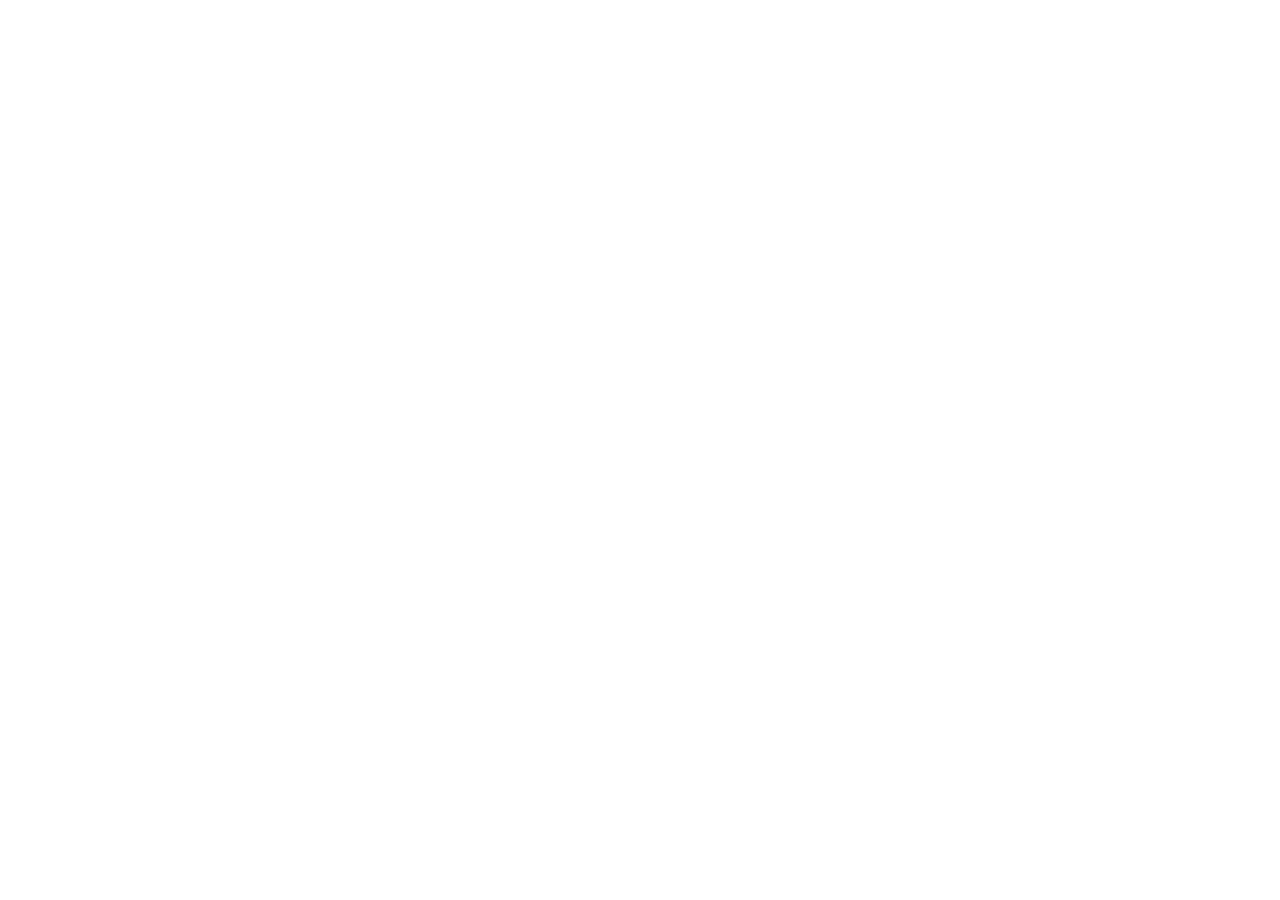
==== commit 38f085b0: "Refactor index.html for Supabase integration" ====
--- a/sb/index.html
+++ b/sb/index.html
@@ -1,23 +1 @@
-<!-- Modified 2026-11-26 for the separate owner-gated Supabase read-only integration. Upstream Apache-2.0 retained; see SOURCE-AND-LICENSE.md. -->
-<!doctype html>
-<html lang="zh-Hant">
-  <head>
-    <meta charset="UTF-8" />
-    <meta http-equiv="Content-Security-Policy" content="default-src 'none'; script-src 'self'; style-src 'self' 'unsafe-inline'; img-src 'self' data: blob:; font-src 'self' data:; connect-src https://lenpbbhwxyyfwgvjcozf.supabase.co; object-src 'none'; base-uri 'none'; form-action 'none'; frame-src 'none'; media-src 'none'" />
-    <meta name="referrer" content="no-referrer" />
-    <meta name="viewport" content="width=device-width, initial-scale=1.0" />
-    <meta name="color-scheme" content="light dark" />
-    <link rel="icon" href="./favicon.svg" type="image/svg+xml" />
-    <meta
-      name="description"
-      content="TRQN HELM 舵台，個人任務與專案工作空間。"
-    />
-    <title>TRQN HELM｜舵台</title>
-    <script type="module" crossorigin src="./1-index-DgsjwgOW.js"></script>
-    <link rel="stylesheet" crossorigin href="./2-index-CA7sDZD9.css">
-    <style>.helm-auth-orbit{animation-direction:reverse}</style>
-  </head>
-  <body>
-    <div id="root"></div>
-  </body>
-</html>
+<!doctype html><html lang="zh-Hant"><head><meta charset="utf-8"><meta name="referrer" content="no-referrer"><meta http-equiv="Content-Security-Policy" content="default-src 'none'; script-src 'sha256-5GCYEXzq3v+PoAVznwK4ScpiMDTesvDD/noj+7WGpGk='; base-uri 'none'; form-action 'none'"><meta name="viewport" content="width=device-width,initial-scale=1"><title>TRQN HELM｜舵台</title><script>const target=new URL('https://qqweasdzxc.github.io/HELM/');target.search=location.search;target.hash=location.hash;location.replace(target.href);</script></head><body><a href="https://qqweasdzxc.github.io/HELM/">前往 TRQN HELM｜舵台</a></body></html>
